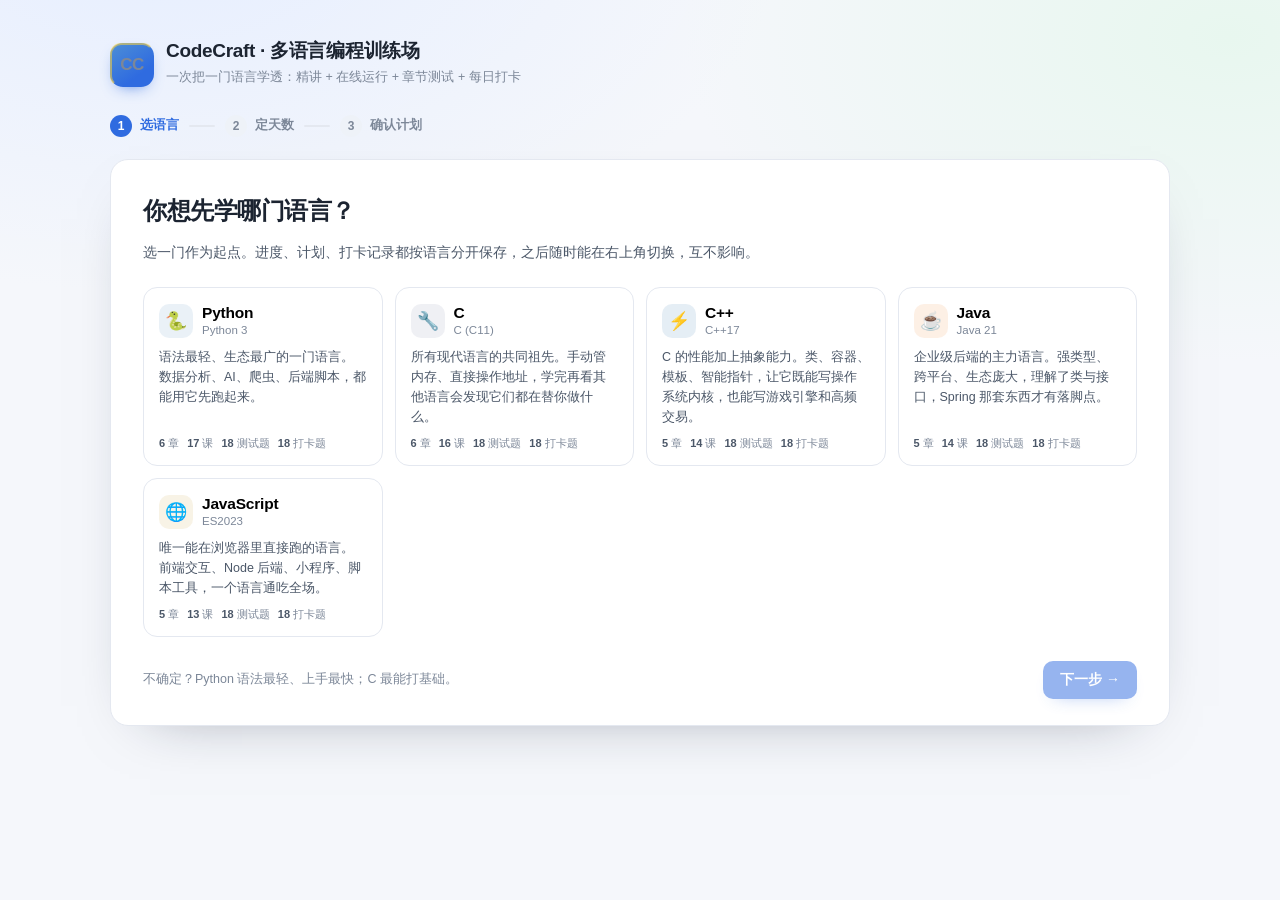
==== CodeCraft.html @ e9f55c01 "CodeCraft 多语言编程训练场：单文件学习站（Python/C/C++/Java/JS）" ====
<!DOCTYPE html>
<html lang="zh-CN">
<head>
<meta charset="utf-8">
<meta name="viewport" content="width=device-width, initial-scale=1">
<title>CodeCraft · 多语言编程训练场</title>
<meta name="description" content="Python / C / C++ / Java / JavaScript 五门语言的中文训练场：分章节精讲、在线敲代码、智能批改、学习计划与每日打卡。">
<link rel="icon" href="data:image/svg+xml,<svg xmlns='http://www.w3.org/2000/svg' viewBox='0 0 100 100'><rect width='100' height='100' rx='22' fill='%232f6be0'/><text x='50' y='68' font-size='52' text-anchor='middle' fill='%23fff' font-family='sans-serif' font-weight='bold'>CC</text></svg>">
<style>
/* ==== assets/css/main.css ==== */
/* =========================================================
   PyCraft · 设计系统
   ========================================================= */
:root{
  --bg:#f5f7fb;
  --card:#ffffff;
  --line:#e4e8f0;
  --line-soft:#eef2f8;
  --txt:#1c2431;
  --txt-2:#4b5768;
  --mut:#7c8798;
  --acc:#2f6be0;
  --acc-soft:#eaf1fe;
  --acc-deep:#1d4ed8;
  --py-blue:#3776ab;
  --py-yellow:#ffd43b;
  --ok:#0f9d58;
  --ok-soft:#e8f7ef;
  --bad:#e04a4a;
  --bad-soft:#fdecec;
  --warn:#b7791f;
  --warn-soft:#fdf6e3;
  --radius:14px;
  --radius-sm:10px;
  --shadow:0 1px 2px rgba(20,30,50,.04), 0 8px 24px -16px rgba(20,30,50,.18);
  --shadow-lg:0 12px 40px -18px rgba(20,30,50,.28);
  --mono:"JetBrains Mono","Cascadia Mono",Consolas,"SF Mono",Menlo,monospace;
  --sans:-apple-system,BlinkMacSystemFont,"Segoe UI","PingFang SC","Microsoft YaHei","Hiragino Sans GB",sans-serif;
}
*{box-sizing:border-box}
html,body{margin:0;padding:0}
body{
  font-family:var(--sans);
  background:var(--bg);
  color:var(--txt);
  font-size:15px;
  line-height:1.75;
  -webkit-font-smoothing:antialiased;
}
a{color:var(--acc);text-decoration:none}
a:hover{text-decoration:none}
button{font-family:inherit}
::selection{background:#cfe0ff}

/* ---------- 滚动条 ---------- */
::-webkit-scrollbar{width:10px;height:10px}
::-webkit-scrollbar-thumb{background:#cfd7e4;border-radius:8px;border:3px solid var(--bg)}
::-webkit-scrollbar-thumb:hover{background:#b6c1d2}
::-webkit-scrollbar-track{background:transparent}

/* =========================================================
   顶栏
   ========================================================= */
.topbar{
  position:fixed;top:0;left:0;right:0;height:62px;z-index:60;
  display:flex;align-items:center;gap:14px;
  padding:0 22px;
  background:rgba(255,255,255,.86);
  backdrop-filter:saturate(180%) blur(14px);
  border-bottom:1px solid var(--line);
}
.brand{display:flex;align-items:center;gap:10px;color:var(--txt)}
.brand-mark{
  width:36px;height:36px;border-radius:11px;flex:none;
  background:linear-gradient(145deg,#4d8fd6,#2f6be0 70%);
  color:#fff;font-weight:800;font-size:15px;letter-spacing:-.5px;
  display:grid;place-items:center;
  box-shadow:0 6px 16px -8px rgba(47,107,224,.9);
  position:relative;
}
.brand-mark::after{
  content:"";position:absolute;inset:0;border-radius:11px;
  border:2px solid rgba(255,212,59,.55);border-right-color:transparent;border-bottom-color:transparent;
}
.brand-text{display:flex;flex-direction:column;line-height:1.15}
.brand-text strong{font-size:16px;letter-spacing:-.2px}
.brand-text em{font-style:normal;font-size:11px;color:var(--mut);letter-spacing:.4px}
.topbar-spacer{flex:1}
.top-actions{display:flex;align-items:center;gap:10px}

.level-switch{display:flex;background:#eef2f8;border-radius:10px;padding:3px;gap:2px}
.level-switch button{
  border:0;background:transparent;color:var(--txt-2);
  font-size:12.5px;padding:5px 11px;border-radius:8px;cursor:pointer;
  transition:.18s;font-weight:600;
}
.level-switch button:hover{color:var(--acc)}
.level-switch button.on{background:#fff;color:var(--acc);box-shadow:0 1px 4px rgba(20,30,50,.1)}

.streak-pill{
  display:flex;align-items:center;gap:4px;
  background:#fff6e5;border:1px solid #f6dfb3;color:#a9621a;
  padding:5px 12px;border-radius:999px;font-size:13px;
}
.streak-pill b{font-size:14px}
.streak-pill span{font-size:12px;opacity:.8}
.streak-pill .flame{filter:saturate(1.2)}

.btn{
  display:inline-flex;align-items:center;justify-content:center;gap:6px;
  border:1px solid transparent;border-radius:10px;cursor:pointer;
  font-size:14px;font-weight:600;padding:9px 16px;transition:.18s;white-space:nowrap;
  text-decoration:none;
}
.btn-sm{padding:7px 13px;font-size:13px;border-radius:9px}
.btn-primary{background:var(--acc);color:#fff;box-shadow:0 8px 18px -12px rgba(47,107,224,.9)}
.btn-primary:hover{background:var(--acc-deep)}
.btn-ghost{background:#fff;border-color:var(--line);color:var(--txt-2)}
.btn-ghost:hover{border-color:#c9d5ea;color:var(--acc);background:#fbfdff}
.btn-ok{background:var(--ok);color:#fff}
.btn-ok:hover{filter:brightness(.95)}
.btn-soft{background:var(--acc-soft);color:var(--acc)}
.btn-soft:hover{background:#dfe9fd}
.btn[disabled]{opacity:.5;cursor:not-allowed}
.icon-btn{
  display:none;border:1px solid var(--line);background:#fff;border-radius:9px;
  width:36px;height:34px;font-size:16px;cursor:pointer;color:var(--txt-2)
}

/* =========================================================
   布局
   ========================================================= */
.shell{display:flex;padding-top:62px;min-height:100vh}
.sidebar{
  width:296px;flex:none;position:fixed;top:62px;bottom:0;left:0;
  border-right:1px solid var(--line);
  background:#fbfcfe;
  display:flex;flex-direction:column;z-index:50;
  transition:transform .24s ease;
}
#sidebar-nav{flex:1;overflow-y:auto;padding:14px 12px 8px}
.view{
  margin-left:296px;flex:1;min-width:0;
  padding:34px 44px 90px;
  max-width:calc(100% - 296px);
}
.content{max-width:860px;margin:0 auto}
.content-wide{max-width:1080px;margin:0 auto}
.loading{padding:60px;text-align:center;color:var(--mut)}

/* ---------- 侧边栏导航 ---------- */
.nav-group-title{
  font-size:11px;font-weight:700;letter-spacing:1.2px;color:#9aa5b6;
  padding:14px 12px 6px;text-transform:uppercase;
}
.nav-link{
  display:flex;align-items:center;gap:9px;
  padding:8px 11px;border-radius:9px;color:var(--txt-2);font-size:13.5px;
  cursor:pointer;transition:.15s;margin-bottom:1px;font-weight:500;
}
.nav-link:hover{background:#eef3fb;color:var(--acc)}
.nav-link.active{background:var(--acc-soft);color:var(--acc-deep);font-weight:700}
.nav-link .ico{width:18px;text-align:center;font-size:14px;flex:none;opacity:.9}
.nav-chapters{padding-bottom:6px}
.ch-wrap{border-radius:10px;margin-bottom:2px}
.ch-head{
  display:flex;align-items:center;gap:8px;padding:7px 10px;border-radius:9px;
  cursor:pointer;font-size:13.5px;color:var(--txt);transition:.15s;
}
.ch-head:hover{background:#eef3fb}
.ch-head.on{background:#eef3fb}
.ch-num{
  width:22px;height:22px;flex:none;border-radius:7px;background:#eef2f8;color:#66748a;
  font-size:11px;font-weight:800;display:grid;place-items:center;
}
.ch-head.done .ch-num{background:var(--ok-soft);color:var(--ok)}
.ch-head.on .ch-num{background:var(--acc);color:#fff}
.ch-name{flex:1;overflow:hidden;text-overflow:ellipsis;white-space:nowrap;font-weight:500}
.ch-pct{font-size:10.5px;color:var(--mut);font-variant-numeric:tabular-nums}
.ch-rest{display:none;padding:2px 0 8px 10px}
.ch-rest.show{display:block}
.ch-lesson{
  display:flex;align-items:center;gap:7px;padding:5px 10px;border-radius:7px;
  font-size:12.5px;color:var(--txt-2);cursor:pointer;
}
.ch-lesson:hover{background:#fff;color:var(--acc)}
.ch-lesson.active{background:#fff;color:var(--acc);font-weight:600;box-shadow:inset 0 0 0 1px var(--line)}
.ch-lesson .tick{
  width:14px;height:14px;flex:none;border-radius:50%;border:1.5px solid #cbd4e2;
  font-size:9px;display:grid;place-items:center;color:transparent;
}
.ch-lesson.read .tick{border-color:var(--ok);background:var(--ok);color:#fff}

.sidebar-foot{padding:12px;border-top:1px solid var(--line);background:#fff}
.mini-progress{}
.mp-head{display:flex;justify-content:space-between;font-size:12px;color:var(--txt-2);margin-bottom:6px}
.mp-head b{color:var(--acc)}
.bar{height:7px;border-radius:99px;background:#eaeff7;overflow:hidden}
.bar i{display:block;height:100%;border-radius:99px;background:linear-gradient(90deg,#5b95e8,#2f6be0);transition:width .5s}
.mp-sub{font-size:11px;color:var(--mut);margin-top:6px}

/* =========================================================
   通用排版
   ========================================================= */
.page-head{margin-bottom:26px}
.crumb{font-size:12.5px;color:var(--mut);margin-bottom:10px;display:flex;gap:6px;align-items:center;flex-wrap:wrap}
.crumb a{color:var(--mut)}
.crumb a:hover{color:var(--acc)}
h1.page-title{font-size:29px;line-height:1.3;margin:0 0 10px;letter-spacing:-.6px;font-weight:750}
h1.page-title .accent{color:var(--acc)}
.page-desc{color:var(--txt-2);font-size:14.5px;margin:0;max-width:680px}

.card{background:var(--card);border:1px solid var(--line);border-radius:var(--radius);box-shadow:var(--shadow)}
.card-pad{padding:22px 24px}
.section-title{
  font-size:17px;font-weight:700;margin:34px 0 14px;display:flex;align-items:center;gap:9px;
  letter-spacing:-.2px;
}
.section-title::before{content:"";width:4px;height:17px;border-radius:3px;background:var(--acc)}
.section-title small{font-weight:500;color:var(--mut);font-size:12.5px;letter-spacing:0}

.chips{display:flex;flex-wrap:wrap;gap:8px}
.chip{
  display:inline-flex;align-items:center;gap:5px;
  background:#fff;border:1px solid var(--line);border-radius:999px;
  padding:4px 11px;font-size:12px;color:var(--txt-2);cursor:pointer;transition:.15s;
}
.chip:hover{border-color:#bcd0f0;color:var(--acc)}
.chip.on{background:var(--acc);border-color:var(--acc);color:#fff}
.tag{
  display:inline-flex;align-items:center;gap:4px;font-size:11px;font-weight:700;
  padding:2px 8px;border-radius:6px;letter-spacing:.2px;
}
.tag-blue{background:#eaf1fe;color:#2257c4}
.tag-green{background:var(--ok-soft);color:#0b7a44}
.tag-yellow{background:#fff7e0;color:#95651a}
.tag-red{background:var(--bad-soft);color:#bd3535}
.tag-gray{background:#eef2f8;color:#63718a}
.tag-purple{background:#f1ecfe;color:#6538c9}

/* =========================================================
   代码块 & 编辑器
   ========================================================= */
.codebox{
  border:1px solid #e0e7f2;border-radius:12px;overflow:hidden;background:#fbfdff;
  margin:16px 0;position:relative;
}
.codebox-head{
  display:flex;align-items:center;gap:8px;padding:7px 12px;
  background:#f4f8fe;border-bottom:1px solid #e6edf8;
  font-size:11.5px;color:#5b708f;font-weight:600;letter-spacing:.3px;
}
.codebox-head .dots{display:flex;gap:4px;margin-right:2px}
.codebox-head .dots i{width:7px;height:7px;border-radius:50%;background:#dbe4f0;display:block}
.codebox-head .dots i:nth-child(1){background:#ffd0cd}
.codebox-head .dots i:nth-child(2){background:#ffe8bd}
.codebox-head .dots i:nth-child(3){background:#c9ecd6}
.codebox-head .sp{flex:1}
.codebox-head button{
  border:0;background:transparent;color:#5b708f;font-size:11.5px;cursor:pointer;
  padding:3px 8px;border-radius:6px;font-weight:700;display:inline-flex;gap:4px;align-items:center;
}
.codebox-head button:hover{background:#e6eefb;color:var(--acc)}
pre.code{
  margin:0;padding:14px 16px;overflow-x:auto;
  font-family:var(--mono);font-size:13px;line-height:1.72;color:#1f2937;
  tab-size:4;
}
pre.code .k{color:#a626a4;font-weight:600}     /* 关键字 */
pre.code .s{color:#2f8a4a}                      /* 字符串 */
pre.code .c{color:#93a1b5;font-style:italic}    /* 注释 */
pre.code .n{color:#b06000}                      /* 数字 */
pre.code .b{color:#2f6be0}                      /* 内置函数 */
pre.code .f{color:#1d5bbf}                      /* 自定义函数名 */
pre.code .o{color:#6b7686}                      /* 运算符 */
.outbox{
  border-top:1px dashed #dfe8f5;background:#f6faf7;padding:10px 16px;
  font-family:var(--mono);font-size:12.5px;color:#2b4a37;white-space:pre-wrap;
}
.outbox::before{content:"输出";font-size:10px;color:#7fa08c;display:block;letter-spacing:1px;margin-bottom:3px;font-family:var(--sans)}
.outbox.err{background:#fdf4f4;color:#a83232;border-top-color:#f5d6d6}
.outbox.err::before{content:"报错";color:#c58a8a}

/* 练习用编辑器 */
.editor{
  border:1.5px solid #dbe3ef;border-radius:12px;overflow:hidden;background:#fff;
  transition:.18s;margin:14px 0;
}
.editor:focus-within{border-color:#9dbcf3;box-shadow:0 0 0 4px rgba(47,107,224,.09)}
.editor-head{
  display:flex;align-items:center;gap:8px;padding:7px 12px;background:#f7fafd;
  border-bottom:1px solid #e8eef8;font-size:11.5px;color:#5b708f;font-weight:600;
}
.editor-head .sp{flex:1}
.editor-head .kbd{
  font-family:var(--mono);font-size:10.5px;background:#fff;border:1px solid #dde5f1;
  border-radius:5px;padding:1px 5px;color:#6b7d96;
}
.editor-body{display:flex}
.gutter{
  font-family:var(--mono);font-size:13px;line-height:1.72;color:#b9c4d4;
  padding:12px 8px 12px 12px;text-align:right;user-select:none;background:#fbfcfe;
  border-right:1px solid #eef2f8;min-width:38px;
}
.editor textarea{
  flex:1;border:0;outline:0;resize:vertical;min-height:150px;
  font-family:var(--mono);font-size:13px;line-height:1.72;color:#1f2937;
  padding:12px 14px;background:#fff;tab-size:4;white-space:pre;
}
.editor-foot{
  display:flex;align-items:center;gap:8px;padding:8px 12px;background:#fbfdff;
  border-top:1px solid #eef2f8;flex-wrap:wrap;
}
.editor-foot .sp{flex:1}
.editor-foot .hintline{font-size:11.5px;color:var(--mut)}

/* 运行结果面板 */
.runpanel{margin-top:12px;border-radius:12px;overflow:hidden;border:1px solid var(--line);animation:fadeUp .25s ease}
.runpanel .rp-head{
  display:flex;align-items:center;gap:8px;padding:8px 14px;font-size:12.5px;font-weight:700;
}
.runpanel.ok .rp-head{background:var(--ok-soft);color:#0b7a44}
.runpanel.bad .rp-head{background:var(--bad-soft);color:#bd3535}
.runpanel.warn .rp-head{background:var(--warn-soft);color:var(--warn)}
.rp-body{padding:12px 14px;background:#fff;font-size:13.5px;color:var(--txt-2)}
.rp-body pre{
  margin:8px 0 0;background:#f8fafd;border:1px solid #eef2f8;border-radius:8px;
  padding:10px 12px;font-family:var(--mono);font-size:12.5px;overflow-x:auto;color:#334155;
  white-space:pre-wrap;
}
.tests{display:flex;flex-direction:column;gap:6px;margin-top:8px}
.test-row{
  display:flex;align-items:flex-start;gap:9px;font-size:12.5px;
  background:#fafcff;border:1px solid #eef3fa;border-radius:8px;padding:7px 10px;
}
.test-row .mark{font-weight:800;flex:none}
.test-row.pass .mark{color:var(--ok)}
.test-row.fail .mark{color:var(--bad)}
.test-row code{
  font-family:var(--mono);font-size:12px;background:#eef3fa;border-radius:4px;padding:1px 5px;color:#3b4a5f;
}
.diag{margin-top:10px;display:flex;flex-direction:column;gap:8px}
.diag-item{
  border-radius:10px;padding:10px 13px;font-size:13px;line-height:1.7;
  background:#fbfdff;border:1px solid #e9eff8;
}
.diag-item.bad{background:#fef7f7;border-color:#f7dede}
.diag-item.good{background:#f6fdf9;border-color:#d9f0e3}
.diag-item.tip{background:#fffdf5;border-color:#f6ecc9}
.diag-item b{display:block;font-size:13px;margin-bottom:3px;color:var(--txt)}
.diag-item code{
  font-family:var(--mono);font-size:12px;background:#eef3fa;border-radius:4px;
  padding:1px 5px;color:#31518a;
}
.diag-item ul{margin:6px 0 0;padding-left:20px}
.diag-item li{margin:2px 0}

/* =========================================================
   课程正文
   ========================================================= */
.lesson-body{font-size:15px;color:var(--txt-2);line-height:1.85}
.lesson-body p{margin:0 0 14px}
.lesson-body h3{
  font-size:16.5px;color:var(--txt);margin:26px 0 10px;font-weight:700;letter-spacing:-.2px;
}
.lesson-body ul,.lesson-body ol{margin:0 0 14px;padding-left:22px}
.lesson-body li{margin:5px 0}
.lesson-body strong{color:var(--txt);font-weight:700}
.lesson-body code.inline{
  font-family:var(--mono);font-size:12.5px;background:#eef3fa;color:#31518a;
  border-radius:5px;padding:1.5px 6px;border:1px solid #e3eaf5;white-space:nowrap;
}
.callout{
  border-radius:12px;padding:13px 16px;margin:16px 0;font-size:14px;
  display:flex;gap:11px;align-items:flex-start;border:1px solid;
}
.callout .ci{font-size:16px;flex:none;line-height:1.5}
.callout p{margin:0 0 6px}
.callout p:last-child{margin:0}
.callout.note{background:#f2f7ff;border-color:#dce8fb;color:#2c4a75}
.callout.warn{background:#fffaf0;border-color:#f6e8c8;color:#7d5a1c}
.callout.tip{background:#f4fcf7;border-color:#d7f0e1;color:#1e6a44}
.callout.principle{background:#f8f6ff;border-color:#e7e1fb;color:#4a3a86}
.callout.principle b{color:#5b45a8}
.tbl{width:100%;border-collapse:collapse;margin:16px 0;font-size:13.5px;overflow:hidden;border-radius:10px}
.tbl th{
  background:#f4f8fe;text-align:left;padding:9px 13px;font-weight:700;color:#3c5478;
  border-bottom:1px solid var(--line);font-size:12.5px;
}
.tbl td{padding:9px 13px;border-bottom:1px solid var(--line-soft);color:var(--txt-2);vertical-align:top}
.tbl tr:last-child td{border-bottom:0}
.tbl code{font-family:var(--mono);font-size:12px;background:#eef3fa;border-radius:4px;padding:1px 5px}

.lesson-nav{display:flex;gap:12px;margin-top:38px;padding-top:22px;border-top:1px solid var(--line)}
.lesson-nav .btn{flex:1;justify-content:flex-start;padding:13px 16px;flex-direction:column;align-items:flex-start;gap:2px}
.lesson-nav .btn small{font-weight:500;font-size:11px;opacity:.75}
.lesson-nav .next{justify-content:flex-end;align-items:flex-end;text-align:right}

/* 知识点卡片 */
.point-grid{display:grid;grid-template-columns:1fr 1fr;gap:12px}
.point-card{
  background:#fff;border:1px solid var(--line);border-radius:12px;padding:14px 16px;
  cursor:pointer;transition:.18s;position:relative;
}
.point-card:hover{border-color:#b9d0f5;box-shadow:0 10px 24px -18px rgba(30,60,120,.4);transform:translateY(-1px)}
.point-card .pc-title{font-size:14px;font-weight:650;color:var(--txt);display:flex;align-items:center;gap:7px}
.point-card .pc-desc{font-size:12px;color:var(--mut);margin-top:4px;line-height:1.6}
.point-card .pc-foot{display:flex;gap:8px;margin-top:9px;align-items:center;font-size:11px;color:var(--mut)}
.point-card.read{border-color:#d7f0e3;background:#fbfefc}

/* =========================================================
   题目卡
   ========================================================= */
.qcard{
  background:#fff;border:1px solid var(--line);border-radius:var(--radius);
  padding:20px 22px;margin-bottom:16px;box-shadow:var(--shadow);position:relative;
}
.qcard.solved{border-color:#cfeede;background:linear-gradient(#fff,#fbfefc)}
.q-head{display:flex;align-items:center;gap:8px;flex-wrap:wrap;margin-bottom:10px}
.q-idx{
  font-family:var(--mono);font-size:11px;color:#8d99ab;background:#f2f6fc;
  border-radius:6px;padding:2px 7px;font-weight:700;
}
.q-prompt{font-size:14.5px;color:var(--txt);line-height:1.8;margin:0 0 10px}
.q-prompt code{font-family:var(--mono);font-size:12.5px;background:#eef3fa;border-radius:5px;padding:1.5px 6px;color:#31518a}
.scene{
  background:#f7faff;border:1px solid #e4eefb;border-left:3px solid #7fa9e8;border-radius:9px;
  padding:10px 14px;font-size:13px;color:#3a5578;margin:0 0 12px;line-height:1.75;
}
.scene b{color:#2c4a75}
.opts{display:flex;flex-direction:column;gap:8px;margin:12px 0}
.opt{
  display:flex;gap:10px;align-items:flex-start;padding:10px 14px;border-radius:10px;
  border:1.5px solid #e6ecf6;cursor:pointer;transition:.15s;font-size:14px;color:var(--txt-2);
  background:#fff;
}
.opt:hover{border-color:#bcd3f4;background:#fbfdff}
.opt .k{
  width:20px;height:20px;flex:none;border-radius:50%;border:1.5px solid #cfd9e8;
  font-size:11px;font-weight:800;display:grid;place-items:center;color:#8493a8;margin-top:1px;
}
.opt.sel{border-color:var(--acc);background:#f5f9ff}
.opt.sel .k{background:var(--acc);border-color:var(--acc);color:#fff}
.opt.right{border-color:var(--ok);background:var(--ok-soft)}
.opt.right .k{background:var(--ok);border-color:var(--ok);color:#fff}
.opt.wrong{border-color:var(--bad);background:var(--bad-soft)}
.opt.wrong .k{background:var(--bad);border-color:var(--bad);color:#fff}
.opt code{font-family:var(--mono);font-size:12.5px;background:#eef3fa;border-radius:4px;padding:1px 5px;color:#31518a}
.q-actions{display:flex;gap:9px;align-items:center;margin-top:12px;flex-wrap:wrap}
.q-actions .sp{flex:1}
.q-expl{
  margin-top:12px;border-top:1px dashed var(--line);padding-top:12px;font-size:13.5px;
  color:var(--txt-2);line-height:1.8;animation:fadeUp .25s ease;
}
.q-expl b{color:var(--txt)}
.solution-toggle{
  margin-top:10px;font-size:12.5px;color:var(--acc);cursor:pointer;display:inline-flex;
  align-items:center;gap:4px;font-weight:600;user-select:none;
}

/* =========================================================
   首页 / 仪表盘
   ========================================================= */
.hero{
  background:linear-gradient(135deg,#2f6be0 0%,#3f7fe8 45%,#5b9af0 100%);
  border-radius:18px;padding:30px 34px;color:#fff;position:relative;overflow:hidden;
  box-shadow:0 20px 46px -26px rgba(47,107,224,.85);
}
.hero::after{
  content:"";position:absolute;right:-60px;top:-70px;width:260px;height:260px;border-radius:50%;
  background:radial-gradient(circle,rgba(255,212,59,.32),transparent 65%);
}
.hero::before{
  content:"</>";position:absolute;right:36px;bottom:-30px;font-size:130px;font-weight:800;
  color:rgba(255,255,255,.07);font-family:var(--mono);letter-spacing:-6px;
}
.hero h1{margin:0 0 8px;font-size:27px;letter-spacing:-.5px;font-weight:750}
.hero p{margin:0;color:rgba(255,255,255,.85);font-size:14px;max-width:560px}
.hero-stats{display:flex;gap:26px;margin-top:22px;position:relative;z-index:2;flex-wrap:wrap}
.hs b{display:block;font-size:24px;line-height:1.2;font-variant-numeric:tabular-nums}
.hs span{font-size:11.5px;color:rgba(255,255,255,.72);letter-spacing:.4px}

.dash-grid{display:grid;grid-template-columns:1.35fr 1fr;gap:16px;margin-top:18px}
.dash-card{background:#fff;border:1px solid var(--line);border-radius:var(--radius);padding:20px 22px;box-shadow:var(--shadow)}
.dash-card h4{margin:0 0 12px;font-size:14px;font-weight:700;display:flex;align-items:center;gap:7px}
.dash-card h4 .sp{flex:1}
.dash-card h4 a{font-size:12px;font-weight:600;color:var(--acc)}

/* 进度备份条 */
.databar{display:flex;align-items:center;gap:12px;flex-wrap:wrap;margin-top:16px;padding:14px 18px;border-radius:14px;background:#f6f8fc;border:1px solid #e6ebf4}
.databar .db-ico{font-size:17px;line-height:1}
.databar .db-main{flex:1 1 300px;font-size:12.5px;line-height:1.8;color:#5a6678}
.databar .db-main b{color:#1c2431}
.databar .db-main code{background:#e9eef8;padding:1px 5px;border-radius:4px;font-size:11.5px;color:var(--acc);font-family:inherit}
.databar .btn{flex:0 0 auto}

.today-list{display:flex;flex-direction:column;gap:9px}
.today-item{
  display:flex;align-items:center;gap:10px;padding:10px 12px;border-radius:10px;
  background:#fafcff;border:1px solid #eef3fa;font-size:13px;cursor:pointer;transition:.15s;
}
.today-item:hover{border-color:#c8dbf7;background:#f6faff}
.today-item .ti-ico{
  width:26px;height:26px;flex:none;border-radius:8px;background:var(--acc-soft);color:var(--acc);
  display:grid;place-items:center;font-size:13px;
}
.today-item .ti-main{flex:1;min-width:0}
.today-item .ti-main b{display:block;font-size:13px;font-weight:650;color:var(--txt);overflow:hidden;text-overflow:ellipsis;white-space:nowrap}
.today-item .ti-main span{font-size:11.5px;color:var(--mut)}

.heatmap{display:grid;grid-auto-flow:column;grid-auto-columns:13px;grid-template-rows:repeat(7,13px);gap:4px;justify-content:start;overflow-x:auto;padding:4px 0}
.hm-cell{width:13px;height:13px;border-radius:3.5px;background:#eef2f8;transition:.15s;cursor:pointer}
.hm-cell:hover{outline:2px solid #c2d6f5}
.hm-cell.l1{background:#cfe4c4}
.hm-cell.l2{background:#8ecf88}
.hm-cell.l3{background:#43a047}
.hm-cell.l4{background:#1b7a35}
.hm-cell.today{box-shadow:0 0 0 2px #2f6be0}
.hm-legend{display:flex;align-items:center;gap:5px;font-size:10.5px;color:var(--mut);margin-top:8px;justify-content:flex-end}

/* =========================================================
   每日一练
   ========================================================= */
.daily-head{
  background:#fff;border:1px solid var(--line);border-radius:16px;padding:22px 26px;
  box-shadow:var(--shadow);margin-bottom:20px;
}
.dh-top{display:flex;align-items:flex-start;gap:16px;flex-wrap:wrap}
.dh-date{font-size:12px;color:var(--mut);letter-spacing:.6px;font-weight:600}
.dh-title{font-size:23px;font-weight:750;margin:3px 0 6px;letter-spacing:-.5px}
.dh-sub{font-size:13px;color:var(--mut);margin:0}
.dh-right{margin-left:auto;text-align:right}
.ring{position:relative;width:72px;height:72px}
.ring svg{transform:rotate(-90deg)}
.ring .rv{position:absolute;inset:0;display:grid;place-items:center;font-size:15px;font-weight:800;color:var(--acc)}
.dh-bars{display:flex;gap:6px;margin-top:16px;flex-wrap:wrap}
.dhb{display:flex;align-items:center;gap:6px;font-size:11.5px;color:var(--txt-2);background:#f7fafd;border:1px solid #edf2fa;border-radius:7px;padding:4px 9px}
.dhb i{width:6px;height:6px;border-radius:50%;background:#cfd9e8;display:block}
.dhb.done i{background:var(--ok)}
.dhb.done{color:var(--ok);border-color:#d8f0e3;background:#f6fdf9}

.checkin-bar{
  display:flex;align-items:center;gap:14px;padding:16px 20px;border-radius:14px;
  background:#fff;border:1px dashed #d6e2f2;margin-top:18px;flex-wrap:wrap;
}
.checkin-bar .cbt{font-size:13px;color:var(--txt-2)}
.checkin-bar .cbt b{color:var(--txt)}
.checkin-bar .sp{flex:1}

/* =========================================================
   学习计划
   ========================================================= */
.plan-grid{display:flex;flex-direction:column;gap:10px}
.plan-row{
  display:flex;align-items:center;gap:14px;background:#fff;border:1px solid var(--line);
  border-radius:12px;padding:13px 16px;transition:.15s;
}
.plan-row:hover{border-color:#c8dbf7}
.plan-row.today{border-color:#9dbcf3;background:#f7faff;box-shadow:0 0 0 3px rgba(47,107,224,.07)}
.plan-row.done{background:#fbfefc;border-color:#d8f0e3}
.plan-day{
  width:52px;flex:none;text-align:center;border-right:1px solid var(--line-soft);padding-right:10px;
}
.plan-day b{display:block;font-size:16px;font-weight:800;color:var(--acc);line-height:1.2}
.plan-day span{font-size:10.5px;color:var(--mut)}
.plan-main{flex:1;min-width:0}
.plan-main b{font-size:13.5px;font-weight:650;color:var(--txt);display:block}
.plan-main span{font-size:11.5px;color:var(--mut)}
.plan-row .btn{flex:none}

/* =========================================================
   打卡日历页
   ========================================================= */
.stat-grid{display:grid;grid-template-columns:repeat(4,1fr);gap:12px;margin-bottom:18px}
.stat{background:#fff;border:1px solid var(--line);border-radius:auto;border-radius:12px;padding:16px 18px;box-shadow:var(--shadow)}
.stat b{display:block;font-size:24px;font-weight:800;color:var(--acc);line-height:1.3;font-variant-numeric:tabular-nums}
.stat span{font-size:11.5px;color:var(--mut)}
.cal-wrap{background:#fff;border:1px solid var(--line);border-radius:var(--radius);padding:22px;box-shadow:var(--shadow);overflow-x:auto}
.cal-month{display:grid;grid-template-columns:repeat(7,1fr);gap:6px;margin-bottom:14px}
.cal-cell{
  aspect-ratio:1;border-radius:9px;background:#f7f9fd;border:1px solid #eef2f8;
  display:flex;flex-direction:column;padding:5px 6px;font-size:11px;color:#a3aebf;
}
.cal-cell .d{font-weight:700}
.cal-cell.has{background:#eef7ee;border-color:#d5ecd8;color:#2c6b3d}
.cal-cell.full{background:#8ecf88;border-color:#7cc476;color:#fff}
.cal-cell.today{box-shadow:0 0 0 2px var(--acc)}
.cal-cell .n{margin-top:auto;font-size:9.5px;opacity:.85}

/* =========================================================
   实验室 / 通用工具
   ========================================================= */
.lab-grid{display:grid;grid-template-columns:1fr;gap:14px}
.snip-list{display:flex;gap:7px;flex-wrap:wrap;margin-bottom:12px}
.empty{
  text-align:center;padding:50px 20px;color:var(--mut);font-size:13.5px;
}
.empty .big{font-size:34px;display:block;margin-bottom:10px;opacity:.55}

#toast-wrap{position:fixed;bottom:26px;left:50%;transform:translateX(-50%);z-index:9999;display:flex;flex-direction:column;gap:8px;align-items:center}
.toast{
  background:#1f2937;color:#fff;padding:10px 18px;border-radius:10px;font-size:13px;
  box-shadow:var(--shadow-lg);animation:toastIn .28s cubic-bezier(.2,.9,.3,1.2);
  display:flex;align-items:center;gap:8px;
}
.toast.ok{background:#0f8a4d}
.toast.bad{background:#c93a3a}
@keyframes toastIn{from{opacity:0;transform:translateY(14px) scale(.96)}to{opacity:1;transform:none}}
@keyframes fadeUp{from{opacity:0;transform:translateY(6px)}to{opacity:1;transform:none}}

.modal-mask{
  position:fixed;inset:0;background:rgba(18,26,40,.42);z-index:900;
  display:grid;place-items:center;padding:24px;animation:fadeUp .2s;
}
.modal{
  background:#fff;border-radius:16px;max-width:620px;width:100%;max-height:86vh;overflow:auto;
  box-shadow:0 30px 80px -30px rgba(15,25,45,.5);padding:26px 28px;
}
.modal h3{margin:0 0 8px;font-size:18px}
.modal .m-sub{color:var(--mut);font-size:13px;margin:0 0 16px}
.modal-actions{display:flex;gap:10px;justify-content:flex-end;margin-top:20px}

.py-boot{
  position:fixed;right:18px;bottom:18px;z-index:400;
  background:#fff;border:1px solid var(--line);border-radius:999px;
  padding:7px 14px;font-size:11.5px;color:var(--txt-2);box-shadow:var(--shadow);
  display:flex;align-items:center;gap:7px;transition:.3s;
}
.py-boot .dot{width:7px;height:7px;border-radius:50%;background:#f0b429;animation:pulse 1.4s infinite}
.py-boot.ready .dot{background:var(--ok);animation:none}
.py-boot.fail .dot{background:var(--bad);animation:none}
.py-boot.hide{opacity:0;transform:translateY(10px);pointer-events:none}
@keyframes pulse{0%,100%{opacity:.4}50%{opacity:1}}

.only-mobile{display:none}

/* =========================================================
   响应式
   ========================================================= */
@media(max-width:1180px){
  .dash-grid{grid-template-columns:1fr}
  .stat-grid{grid-template-columns:repeat(2,1fr)}
}
@media(max-width:960px){
  .only-mobile{display:inline-flex}
  .sidebar{transform:translateX(-100%);box-shadow:var(--shadow-lg);width:280px}
  .sidebar.open{transform:none}
  .view{margin-left:0;max-width:100%;padding:22px 18px 80px}
  .brand-text em{display:none}
  .point-grid{grid-template-columns:1fr}
  .hero{padding:24px 22px}
  .hero h1{font-size:22px}
  .level-switch button{padding:5px 8px;font-size:11.5px}
  .topbar{padding:0 12px;gap:8px}
  h1.page-title{font-size:23px}
}
@media(max-width:860px){
  /* 顶栏放不下三样东西：难度切换收进「设置」，每日一练在侧栏和首页都有入口 */
  #level-switch{display:none}
  .top-actions{gap:6px}
  .lang-pill{padding:5px 9px 5px 7px;font-size:12.5px}
  #btn-today{display:none}
}
@media(max-width:560px){
  .top-actions .streak-pill span{display:none}
  .stat-grid{grid-template-columns:1fr 1fr}
  .qcard{padding:16px}
  .lesson-nav{flex-direction:column}
}

/* =========================================================
   CodeCraft 扩展 · 多语言 / 首次引导 / 学习计划
   ========================================================= */

/* ---------- 顶部语言切换 ---------- */
.lang-pill{
  display:inline-flex;align-items:center;gap:6px;
  background:#fff;border:1px solid var(--line);border-radius:999px;
  padding:5px 12px 5px 8px;font-size:13px;font-weight:600;color:var(--txt-2);
  cursor:pointer;transition:.18s;
}
.lang-pill:hover{border-color:#c9d5ea;color:var(--acc)}
.lang-pill .lg-ico{font-size:15px;line-height:1}
.lang-pill .lg-caret{font-size:10px;color:var(--mut)}

/* ---------- 首次引导 ---------- */
.ob-wrap{
  position:fixed;inset:0;z-index:200;overflow:auto;
  background:
    radial-gradient(900px 520px at 12% -8%, #e6eeff 0%, rgba(230,238,255,0) 70%),
    radial-gradient(800px 480px at 96% 4%, #e8f7ef 0%, rgba(232,247,239,0) 68%),
    var(--bg);
  padding:40px 22px 56px;
}
.ob-inner{max-width:1060px;margin:0 auto}
.ob-brand{display:flex;align-items:center;gap:12px;margin-bottom:26px}
.ob-brand .brand-mark{width:44px;height:44px;border-radius:13px;font-size:17px}
.ob-brand strong{font-size:19px;letter-spacing:-.3px;display:block;line-height:1.2}
.ob-brand span{font-size:12.5px;color:var(--mut)}
.ob-steps{display:flex;align-items:center;gap:10px;margin-bottom:22px;flex-wrap:wrap}
.ob-step{display:flex;align-items:center;gap:8px;font-size:12.5px;color:var(--mut);font-weight:600}
.ob-step i{
  width:22px;height:22px;border-radius:50%;background:#eef2f8;color:var(--mut);
  display:grid;place-items:center;font-style:normal;font-size:12px;flex:none;
}
.ob-step.on{color:var(--acc)}
.ob-step.on i{background:var(--acc);color:#fff}
.ob-step.done i{background:var(--ok);color:#fff}
.ob-step.done{color:var(--ok)}
.ob-sep{width:26px;height:2px;background:var(--line);border-radius:2px}
.ob-card{
  background:var(--card);border:1px solid var(--line);border-radius:18px;
  padding:30px 32px 26px;box-shadow:0 20px 60px -40px rgba(20,30,50,.5);
}
.ob-title{font-size:24px;font-weight:800;letter-spacing:-.5px;margin:0 0 8px}
.ob-desc{color:var(--txt-2);font-size:14px;margin:0 0 22px;max-width:680px}

.lang-grid{display:grid;grid-template-columns:repeat(auto-fill,minmax(196px,1fr));gap:12px}
.lang-card{
  position:relative;text-align:left;background:#fff;border:1.5px solid var(--line);
  border-radius:14px;padding:16px 15px 14px;cursor:pointer;transition:.18s;
  display:flex;flex-direction:column;gap:9px;font-family:inherit;
}
.lang-card:hover{border-color:#b9cdf0;transform:translateY(-2px);box-shadow:0 12px 26px -20px rgba(47,107,224,.8)}
.lang-card.on{border-color:var(--acc);background:#f7faff;box-shadow:0 0 0 3px rgba(47,107,224,.1)}
.lang-card .lc-top{display:flex;align-items:center;gap:9px}
.lang-card .lc-ico{width:34px;height:34px;border-radius:10px;display:grid;place-items:center;font-size:18px;flex:none}
.lang-card .lc-name{font-size:15.5px;font-weight:800;letter-spacing:-.2px;line-height:1.2}
.lang-card .lc-sub{font-size:11.5px;color:var(--mut);font-weight:500}
.lang-card .lc-desc{font-size:12.5px;color:var(--txt-2);line-height:1.6;flex:1}
.lang-card .lc-meta{display:flex;gap:8px;font-size:11px;color:var(--mut);flex-wrap:wrap}
.lang-card .lc-meta b{color:var(--txt-2);font-weight:700}
.lang-card .lc-tick{
  position:absolute;top:12px;right:12px;width:18px;height:18px;border-radius:50%;
  background:var(--acc);color:#fff;font-size:11px;display:none;place-items:center;
}
.lang-card.on .lc-tick{display:grid}

.day-grid{display:grid;grid-template-columns:repeat(auto-fill,minmax(150px,1fr));gap:10px}
.day-card{
  background:#fff;border:1.5px solid var(--line);border-radius:13px;padding:14px;
  cursor:pointer;transition:.18s;text-align:left;font-family:inherit;position:relative;
}
.day-card:hover{border-color:#b9cdf0;transform:translateY(-2px)}
.day-card.on{border-color:var(--acc);background:#f7faff;box-shadow:0 0 0 3px rgba(47,107,224,.1)}
.day-card b{font-size:20px;letter-spacing:-.5px;display:block;line-height:1.1;color:var(--txt)}
.day-card span{font-size:11.5px;color:var(--mut);display:block;margin-top:2px}
.day-card em{font-style:normal;font-size:11.5px;color:var(--txt-2);display:block;margin-top:8px;line-height:1.5}
.day-card .dc-tag{position:absolute;top:10px;right:10px;font-size:10px;color:var(--acc);font-weight:700}

.ob-summary{
  display:flex;gap:18px;flex-wrap:wrap;background:#f7faff;border:1px solid #dbe7fb;
  border-radius:13px;padding:16px 18px;margin:4px 0 20px;
}
.ob-summary div{font-size:12.5px;color:var(--txt-2)}
.ob-summary b{display:block;font-size:19px;color:var(--txt);letter-spacing:-.3px;margin-bottom:2px}
.ob-actions{display:flex;gap:10px;justify-content:flex-end;margin-top:24px;align-items:center}
.ob-hint{margin-right:auto;font-size:12.5px;color:var(--mut)}

/* ---------- 计划时间轴 ---------- */
.plan-toolbar{display:flex;gap:10px;align-items:center;flex-wrap:wrap;margin-bottom:16px}
.day-line{display:grid;grid-template-columns:54px 1fr;gap:12px;padding:10px 0;border-bottom:1px dashed var(--line-soft)}
.day-line:last-child{border-bottom:0}
.day-line .dl-n{
  width:44px;height:44px;border-radius:12px;background:#f3f6fb;display:grid;place-items:center;
  font-weight:800;font-size:15px;color:var(--txt-2);flex:none;
}
.day-line.today .dl-n{background:var(--acc);color:#fff}
.day-line.done .dl-n{background:var(--ok-soft);color:var(--ok)}
.day-line .dl-title{font-weight:700;font-size:14px;display:flex;align-items:center;gap:8px;flex-wrap:wrap}
.day-line .dl-desc{font-size:12.5px;color:var(--mut);margin-top:3px;line-height:1.6}
.day-line .dl-lessons{display:flex;gap:6px;flex-wrap:wrap;margin-top:7px}
.dl-lesson{
  font-size:11.5px;background:#f3f6fb;border-radius:7px;padding:3px 9px;color:var(--txt-2);
  cursor:pointer;border:1px solid transparent;transition:.15s;
}
.dl-lesson:hover{background:#eaf1fe;color:var(--acc);border-color:#d3e2fb}
.dl-lesson.ok{background:var(--ok-soft);color:var(--ok)}
.dl-badge{font-size:10.5px;font-weight:700;padding:2px 8px;border-radius:6px}
.dl-badge.learn{background:#eaf1fe;color:var(--acc)}
.dl-badge.review{background:var(--warn-soft);color:var(--warn)}
.dl-badge.sprint{background:#f3e9fd;color:#7c3aed}
.dl-badge.rest{background:#f1f4f9;color:var(--mut)}

/* ---------- 语言横幅 ---------- */
.lang-hero{
  border-radius:16px;padding:20px 22px;color:#fff;position:relative;overflow:hidden;
  margin-bottom:18px;
}
.lang-hero::after{
  content:"";position:absolute;right:-40px;top:-50px;width:200px;height:200px;
  background:rgba(255,255,255,.14);border-radius:50%;
}
.lang-hero h2{margin:0 0 6px;font-size:21px;letter-spacing:-.4px;display:flex;align-items:center;gap:9px}
.lang-hero p{margin:0;font-size:13px;opacity:.92;max-width:640px;line-height:1.7}
.lang-hero .lh-stats{display:flex;gap:20px;margin-top:14px;flex-wrap:wrap}
.lang-hero .lh-stats div{font-size:11.5px;opacity:.88}
.lang-hero .lh-stats b{display:block;font-size:18px;letter-spacing:-.3px;opacity:1}

/* ---------- 实验室 ---------- */
.lab-col{display:grid;grid-template-columns:1fr;gap:12px}
.lab-stdin{
  width:100%;font-family:var(--mono);font-size:12.5px;border:1px solid var(--line);
  border-radius:9px;padding:9px 10px;min-height:64px;resize:vertical;background:#fcfdff;color:var(--txt);
}
.lab-stdin:focus{outline:none;border-color:#b9cdf0;background:#fff}

/* ---------- 其他 ---------- */
.kv{display:flex;gap:8px;align-items:center;font-size:12.5px;color:var(--txt-2)}
.setting-row{display:flex;align-items:center;gap:12px;padding:14px 0;border-bottom:1px solid var(--line-soft)}
.setting-row:last-child{border-bottom:0}
.setting-row .sr-txt{flex:1}
.setting-row .sr-txt b{display:block;font-size:13.5px;margin-bottom:2px}
.setting-row .sr-txt span{font-size:12px;color:var(--mut);line-height:1.6}
.danger{color:var(--bad)}
.sel-mini{
  font-family:inherit;font-size:12.5px;padding:6px 10px;border-radius:9px;
  border:1px solid var(--line);background:#fff;color:var(--txt);
}
.tag-lang{display:inline-flex;align-items:center;gap:4px;font-size:10.5px;font-weight:700;padding:2px 7px;border-radius:6px;background:#eef2f8;color:var(--txt-2)}
.q-src{font-size:10px;color:var(--mut);border:1px solid var(--line);padding:1px 6px;border-radius:5px}
@media (max-width:720px){
  .ob-card{padding:20px 16px 18px}
  .ob-title{font-size:20px}
  .ob-wrap{padding:20px 12px 40px}
}

/* ---------- 自定义天数 ---------- */
.ob-custom{
  display:flex;align-items:center;gap:8px;flex-wrap:wrap;
  margin-top:14px;padding:11px 14px;border:1px dashed var(--line);
  border-radius:11px;background:#fbfcff;font-size:12.5px;color:var(--txt-2);
}
.ob-custom input{
  width:78px;font-family:inherit;font-size:13px;font-weight:700;color:var(--txt);
  padding:5px 8px;border:1px solid var(--line);border-radius:8px;background:#fff;text-align:center;
}
.ob-custom input.on{border-color:var(--acc);box-shadow:0 0 0 3px rgba(47,107,224,.1)}
.ob-custom input:focus{outline:none;border-color:#b9cdf0}
.ob-custom .btn-sm{padding:5px 11px;font-size:12px}

</style>
</head>
<body>

<header class="topbar">
  <button class="icon-btn only-mobile" id="btn-menu" aria-label="打开目录">☰</button>
  <a class="brand" href="#/home">
    <span class="brand-mark">CC</span>
    <span class="brand-text">
      <strong>CodeCraft</strong>
      <em id="brand-sub">多语言编程训练场</em>
    </span>
  </a>

  <div class="topbar-spacer"></div>

  <div class="top-actions">
    <button class="lang-pill" id="lang-pill" title="切换学习语言">
      <span class="lg-ico" id="lang-ico">🐍</span>
      <span id="lang-name">Python</span>
      <span class="lg-caret">▾</span>
    </button>
    <div class="level-switch" id="level-switch" title="难度决定每天出多少题">
      <button data-level="easy">轻松</button>
      <button data-level="normal">标准</button>
      <button data-level="hard">挑战</button>
    </div>
    <a class="streak-pill" id="streak-pill" href="#/calendar" title="连续打卡天数">
      <span class="flame">🔥</span><b id="streak-num">0</b><span>天</span>
    </a>
    <a class="btn btn-primary btn-sm" id="btn-today" href="#/daily">今日一练</a>
    <button class="icon-btn" id="btn-settings" title="设置与备份">⚙</button>
  </div>
</header>

<div class="shell">
  <aside class="sidebar" id="sidebar">
    <nav id="sidebar-nav"></nav>
    <div class="sidebar-foot">
      <div class="mini-progress">
        <div class="mp-head"><span>总进度</span><b id="mp-text">0%</b></div>
        <div class="bar"><i id="mp-bar" style="width:0%"></i></div>
        <div class="mp-sub" id="mp-sub">已完成 0 / 0 个知识点</div>
      </div>
    </div>
  </aside>

  <main class="view" id="view">
    <div class="loading">正在加载课程…</div>
  </main>
</div>

<div id="toast-wrap" aria-live="polite"></div>
<div id="modal-root"></div>

<script>
/* ---- data/lang-python.js ---- */
/* ============================================================
   CodeCraft 数据 · Python
   ============================================================ */
window.LANGS = window.LANGS || {};

window.LANGS.python = {
  id: 'python', name: 'Python', en: 'Python 3', icon: '🐍', color: '#3776ab',
  blurb: '语法最轻、生态最广的一门语言。数据分析、AI、爬虫、后端脚本，都能用它先跑起来。',
  hello: 'print("Hello, Python!")',
  lab: [
    { name: 'Hello World', code: 'print("Hello, Python!")\nprint("今天开始学编程")' },
    { name: '读输入求和', code: 'a, b = map(int, input().split())\nprint("和 =", a + b)' },
    { name: '列表推导式', code: 'nums = [1, 2, 3, 4, 5, 6]\neven = [n * n for n in nums if n % 2 == 0]\nprint(even)' },
    { name: '字典计数', code: 'words = "the cat the dog the bird".split()\ncount = {}\nfor w in words:\n    count[w] = count.get(w, 0) + 1\nprint(count)' }
  ],
  chapters: [
    {
      id: 'py1', num: 1, title: '从零开始：第一个 Python 程序', icon: '🚀',
      intro: '这一章解决三件事：程序到底是什么、Python 怎么把代码跑起来、变量和值之间是什么关系。别急着背语法，先把「程序是按顺序执行的指令」和「变量是贴在对象上的标签」这两个模型立住，后面会省很多力气。',
      goals: ['说清解释器做了什么', '用 print / f-string 输出结果', '用引用模型解释赋值', '认出语法错误、运行错误、逻辑错误'],
      lessons: [
        {
          id: 'py1l1', title: '程序、解释器与第一行代码', key: '解释执行 · print', time: 10,
          blocks: [
            { t: 'p', x: '计算机不会思考，它只会严格按顺序执行指令。**程序**就是这些指令的集合，**算法**是解决问题的步骤。写程序本质上是把脑子里的步骤翻译成机器能执行的语言。' },
            { t: 'h', x: 'Python 是怎么跑起来的' },
            { t: 'p', x: '你写的 `.py` 文件是纯文本。执行 `python main.py` 时，解释器做三件事：把源码编译成**字节码** → 交给 Python 虚拟机 → 逐条执行。所以 Python 是「先编译成字节码，再解释执行」的混合模式，这也是你会看到 `__pycache__` 文件夹的原因。' },
            { t: 'table', head: ['对比项', '编译型（C/C++）', '解释型（Python）'], rows: [
              ['翻译时机', '运行前一次性翻成机器码', '运行时逐条翻译字节码'],
              ['执行速度', '快', '较慢（每行都要现场处理）'],
              ['调试体验', '改一行要重新编译', '改完立刻跑'],
              ['跨平台', '换平台要重新编译', '有解释器就能跑']
            ] },
            { t: 'h', x: '第一个程序' },
            { t: 'code', x: '# 井号开头是注释，解释器会忽略这一行\nprint("Hello, Python!")\nprint(3 + 4)                 # 数字相加是算术\nprint("3" + "4")             # 字符串相加是拼接\nprint("总分", 95, "分")       # 一行打印多个值，用空格分隔', out: 'Hello, Python!\n7\n34\n总分 95 分' },
            { t: 'note', x: '`print` 是内置函数，括号里可以放任意多个值，默认用空格连接、结尾换行。想改分隔符用 `print(a, b, sep="-")`，想不换行用 `print(a, end="")`。' },
            { t: 'h', x: '三类错误，三种排查路径' },
            { t: 'table', head: ['类型', '什么时候发生', '典型现象', '谁来发现'], rows: [
              ['语法错误', '代码还没开始执行', '少了冒号、括号不配对、缩进不对', '解释器直接拒绝执行'],
              ['运行时错误', '执行到那一行才炸', '除以 0、索引越界、类型不匹配', '解释器中途崩溃'],
              ['逻辑错误', '程序能跑但结果不对', '该求和算成了平均', '只有你自己（靠测试）']
            ] },
            { t: 'code', x: '# 语法错误：括号没闭合（把下面这行的注释去掉试试）\n# print("hello"\n\n# 运行时错误：类型不匹配\n# print("我今年" + 18 + "岁")\n\n# 逻辑错误：能跑，但算错了\nprice, count = 100, 3\nprint("总价：", price + count, "（写错了，应该是 300）")', out: '总价： 103 （写错了，应该是 300）' },
            { t: 'warn', x: '**报错信息不是敌人，是路标。** 永远先看最后一行（错误类型 + 说明），再往上找 `line N` 定位行号。九成的报错看这两行就能自己解决。' },
            { t: 'principle', x: '**先写中文步骤，再翻译成代码。** 90% 的「不会写」其实是「没想清楚步骤」。把「输入什么、算什么、输出什么」用中文列出来，代码几乎是照着抄。' }
          ]
        },
        {
          id: 'py1l2', title: '变量、对象与赋值（引用模型）', key: '变量是标签', time: 12,
          blocks: [
            { t: 'p', x: '很多人把变量想成「盒子」，把值放进去。这个比喻在 Python 里会害你。更准确的说法是：**变量是贴在对象上的标签**，赋值是把标签贴到另一个对象上。' },
            { t: 'code', x: 'a = [1, 2, 3]\nb = a          # 不是复制，是给同一个列表贴了两张标签\nb.append(4)\nprint(a)       # a 也变了\n\nx = 1\ny = x\ny = y + 1      # y 指向了一个新的整数对象\nprint(x, y)    # x 还是 1', out: '[1, 2, 3, 4]\n1 2' },
            { t: 'p', x: '为什么列表会一起变、整数不会？因为**整数是不可变对象**，`y + 1` 只能造一个新对象；而**列表是可变对象**，`append` 是在原对象上修改，所有指向它的标签都会看到变化。' },
            { t: 'h', x: 'id() 与 is：看清是不是同一个对象' },
            { t: 'code', x: 'a = [1, 2, 3]\nb = a\nc = a.copy()\n\nprint(a is b)      # True：同一个对象\nprint(a is c)      # False：内容相同但是两个对象\nprint(a == c)      # True：内容相等\nprint(id(a) == id(b))', out: 'True\nFalse\nTrue\nTrue' },
            { t: 'table', head: ['比较方式', '问的问题', '用在哪'], rows: [
              ['a == b', '内容一样吗', '判断值相等，业务逻辑几乎都用它'],
              ['a is b', '是同一个对象吗', '只用来和 None 比较：`if x is None`'],
              ['id(a)', '对象的内存地址', '调试时确认有没有复制']
            ] },
            { t: 'h', x: '命名规范（写给人看的代码）' },
            { t: 'ul', x: [
              '用小写字母 + 下划线：`user_name`、`total_price`',
              '不要用关键字和内置名：`list`、`str`、`sum`、`type` 都是内置函数，覆盖了会出事',
              '常量全大写：`MAX_RETRY = 3`',
              '名字要能读出意思：`s` 不如 `score`，`d` 不如 `deadline`'
            ] },
            { t: 'warn', x: '**可变对象做默认参数是经典坑**：`def f(items=[])` 里的 `[]` 只创建一次，多次调用会共享同一个列表。正确写法是 `def f(items=None)` 再在函数体里 `items = items or []`。' },
            { t: 'tip', x: '背一个判断口诀：**改内容会互相影响的，是可变对象（list / dict / set）；改内容要造新对象的，是不可变对象（int / float / str / tuple）。**' }
          ]
        },
        {
          id: 'py1l3', title: '数字、字符串与输入输出', key: '类型转换 · f-string', time: 12,
          blocks: [
            { t: 'h', x: '数字：三种运算细节很容易踩' },
            { t: 'code', x: 'print(7 / 2)     # 真除法，结果一定是 float\nprint(7 // 2)    # 整除，向下取整\nprint(-7 // 2)   # 注意：向下取整，不是向零\nprint(7 % 2)     # 取余\nprint(2 ** 10)   # 幂\nprint(0.1 + 0.2) # 浮点误差', out: '3.5\n3\n-4\n1\n1024\n0.30000000000000004' },
            { t: 'p', x: '`-7 // 2` 结果是 `-4` 而不是 `-3`，因为整除是**向下取整**（往负无穷方向），而 `int(-3.5)` 是**向零截断**得 `-3`。算分页、算分组时这个差别很致命。' },
            { t: 'h', x: '字符串：拼接与格式化' },
            { t: 'code', x: 'name, score = "小明", 92.567\n\n# 1) 逗号拼接（print 自动加空格）\nprint("姓名", name, "分数", score)\n\n# 2) f-string（推荐，最直观）\nprint(f"{name} 考了 {score:.1f} 分")     # .1f 保留一位小数\nprint(f"{score:>10.2f}|")                # 宽度 10，右对齐\nprint(f"{0.256:.1%}")                    # 百分比\n\n# 3) join：把列表拼成字符串\nprint("-".join(["a", "b", "c"]))', out: '姓名 小明 分数 92.567\n小明 考了 92.6 分\n     92.57|\n25.6%\na-b-c' },
            { t: 'note', x: '`+` 拼接字符串和数字会报 `TypeError`：`"年龄" + 18` 不行，必须 `"年龄" + str(18)` 或直接用 f-string。这是初学者最高频的报错之一。' },
            { t: 'h', x: 'input 与类型转换' },
            { t: 'code', x: '# input 的返回值永远是字符串\nage_text = "18"        # 相当于 input("请输入年龄：")\nage = int(age_text)    # 手动转成整数才能算\nprint("明年你", age + 1, "岁")\n\n# 常见写法：一行读入两个整数\n# a, b = map(int, input().split())\nprint(int("42"), float("3.14"), str(42), bool("0"))', out: '明年你 19 岁\n42 3.14 42 True' },
            { t: 'warn', x: '**`bool("0")` 是 True**，因为非空字符串都是真。只有空串 `""`、`0`、`0.0`、`[]`、`{}`、`None` 才是假。判断用户是否输入内容要写 `if s == "":`。' },
            { t: 'table', head: ['转换', '结果', '注意'], rows: [
              ['int("12")', '12', '带小数点的字符串会报错，要先用 float'],
              ['int(3.99)', '3', '向零截断，不是四舍五入'],
              ['round(3.99)', '4', '四舍五入，返回 int'],
              ['float("1e3")', '1000.0', '支持科学计数法'],
              ['str(3.0)', '"3.0"', '打印时不会自动去掉 .0']
            ] },
            { t: 'tip', x: '本站在线运行没有真实键盘输入，练习里的 `input()` 会读到空字符串。写练习题时用**变量赋值**代替输入，语法与真实环境完全一样。' }
          ]
        }
      ]
    },
    {
      id: 'py2', num: 2, title: '数据类型与容器', icon: '📦',
      intro: 'Python 的程序基本就是「拿数据 → 变形 → 输出」。这一章把 int / float / str / bool / None 的脾气摸清，再拿下四大容器：list、tuple、dict、set。它们的区别不是背出来的，是用出来的。',
      goals: ['准确判断一个字面量是什么类型', '熟练做字符串切分与格式化', '用列表和字典解决真实小问题', '知道什么时候该用 set 去重'],
      lessons: [
        {
          id: 'py2l1', title: '类型系统与转换陷阱', key: 'int/float/str/bool/None', time: 10,
          blocks: [
            { t: 'p', x: 'Python 是动态类型语言：变量没有类型，值才有类型。`type(x)` 看类型，`isinstance(x, int)` 做判断（后者更稳妥，因为它把 bool 当 int 的子类处理）。' },
            { t: 'table', head: ['类型', '字面量', '可变', '典型用途'], rows: [
              ['int', '42, -7, 0b1010', '否', '计数、索引、金额（分）'],
              ['float', '3.14, 1e-3', '否', '测量值、比例'],
              ['str', '"abc"', '否', '文本、路径、日志'],
              ['bool', 'True / False', '否', '条件、开关'],
              ['NoneType', 'None', '否', '表示"还没有值"']
            ] },
            { t: 'code', x: 'print(type(3), type(3.0), type("3"), type(True))\nprint(1 == True, 0 == False)      # True True：bool 是 int 的子类\nprint(isinstance(True, int))      # True\n\nx = None\nprint(x is None)                  # 判空用 is None，不要用 == None\nprint(len("中文"), len("abc"))     # 都是 3：len 数字符，不是字节', out: "<class 'int'> <class 'float'> <class 'str'> <class 'bool'>\nTrue True\nTrue\nTrue\n2 3" },
            { t: 'h', x: '四个转换坑' },
            { t: 'ul', x: [
              '`int("3.5")` 报错 → 要 `int(float("3.5"))`',
              '`int(-3.9)` 得 `-3`（向零截断），负数要小心',
              '浮点比较别用 `==`：`0.1 + 0.2 == 0.3` 是 False',
              '`str(1e20)` 会变成科学计数法，展示金额要格式化'
            ] },
            { t: 'code', x: 'print(abs(0.1 + 0.2 - 0.3) < 1e-9)   # 浮点比较的正确姿势\nprint(round(2.675, 2))            # 2.67，因为二进制存不下 2.675\nfrom decimal import Decimal\nprint(Decimal("0.1") + Decimal("0.2"))   # 需要精确就用 Decimal', out: 'True\n2.67\n0.3' },
            { t: 'warn', x: '涉及**金额**千万别用 float 累加。要么用 `Decimal`，要么统一换算成「分」用整数算，最后再除以 100 显示。' },
            { t: 'principle', x: '**None 表示"没有值"，不是 0 也不是空串。** 函数没写 `return` 时返回的就是 None。判断只有一种正确写法：`if x is None`。' }
          ]
        },
        {
          id: 'py2l2', title: '字符串：切片与常用方法', key: '切片 · split/join', time: 12,
          blocks: [
            { t: 'p', x: '字符串是**不可变序列**：所有「修改」方法其实都返回新字符串，原串不动。这一点决定了你必须写 `s = s.strip()`，而不是 `s.strip()`。' },
            { t: 'h', x: '索引与切片：左闭右开' },
            { t: 'code', x: 's = "CodeCraft"\nprint(s[0], s[-1])       # 正数从左，负数从右\nprint(s[0:4])            # Code  —— 含 0 不含 4\nprint(s[4:])             # Craft\nprint(s[:4])             # Code\nprint(s[::2])            # 步长 2\nprint(s[::-1])           # 反转\nprint(len(s), "Cra" in s)', out: 'C t\nCode\nCraft\nCode\nCdCat\ntfarCedoC\n9 True' },
            { t: 'h', x: '最常用的 10 个方法' },
            { t: 'table', head: ['方法', '作用', '例子'], rows: [
              ['strip()', '去两端空白', '"  hi ".strip() → "hi"'],
              ['split()', '按分隔符切分', '"a,b,c".split(",") → ["a","b","c"]'],
              ['join()', '把列表拼起来', '"-".join(["a","b"]) → "a-b"'],
              ['replace()', '替换子串', '"aXb".replace("X","-") → "a-b"'],
              ['find() / index()', '找位置，找不到时 find 返回 -1', '"abc".find("z") → -1'],
              ['startswith() / endswith()', '前后缀判断', '"a.py".endswith(".py") → True'],
              ['upper() / lower()', '大小写转换', '"Ab".lower() → "ab"'],
              ['count()', '出现次数', '"aaa".count("a") → 3'],
              ['isdigit() / isalpha()', '纯数字/纯字母判断', '"12".isdigit() → True'],
              ['zfill()', '左侧补零', '"7".zfill(3) → "007"']
            ] },
            { t: 'code', x: 'line = "  2026-11-11  score=92  "\nclean = line.strip()\nparts = clean.split()\nprint(parts)\n\ndate, kv = parts\nkey, val = kv.split("=")\nprint(date, key, val, int(val) + 8)\n\nprint("|".join(["a", "b", "c"]))\nprint("hello world".title())\nprint("A-B-C".replace("-", ""))', out: "['2026-11-11', 'score=92']\n2026-11-11 score 92 100\na|b|c\nHello World\nABC" },
            { t: 'note', x: '解析文本的三板斧：`strip()` 清空白 → `split()` 切字段 → `int()/float()` 转数值。日志、CSV、命令行参数，几乎都这么处理。' },
            { t: 'warn', x: '`split()` 和 `split(" ")` 不一样：不带参数会合并连续空白并去掉首尾空串，带空格参数会保留空字段。解析不定长空格分隔的数据时，用不带参数的版本。' }
          ]
        },
        {
          id: 'py2l3', title: '列表与元组：最常用的容器', key: 'list / tuple', time: 13,
          blocks: [
            { t: 'p', x: '列表是有序、可变、可重复的容器，几乎是 Python 里最常用的数据结构。元组是有序、**不可变**的版本，适合表达「一条记录」或作为字典的键。' },
            { t: 'code', x: 'nums = [3, 1, 4, 1, 5]\nnums.append(9)        # 尾部追加\nnums.insert(0, 0)     # 指定位置插入\nnums.remove(1)        # 删除第一个值为 1 的元素\nlast = nums.pop()     # 弹出末尾\nprint(nums, last)\n\nnums.sort()               # 原地排序，返回 None\nprint(nums)\nprint(sorted(nums, reverse=True))   # 返回新列表', out: '[0, 3, 4, 1, 5] 9\n[0, 1, 3, 4, 5]\n[5, 4, 3, 1, 0]' },
            { t: 'table', head: ['操作', '写法', '复杂度'], rows: [
              ['按下标取', 'lst[0] / lst[-1]', 'O(1)'],
              ['尾部追加', 'lst.append(x)', 'O(1)'],
              ['中间插入', 'lst.insert(i, x)', 'O(n)'],
              ['按值删除', 'lst.remove(x)', 'O(n)'],
              ['判断存在', 'x in lst', 'O(n)（列表）/ O(1)（集合）'],
              ['切片', 'lst[1:3]', 'O(k)']
            ] },
            { t: 'h', x: '浅拷贝的坑（重点）' },
            { t: 'code', x: 'a = [[1, 2], [3, 4]]\nb = a.copy()          # 只复制了外层\nb[0].append(99)\nprint(a)              # 内层还是同一个对象\n\nimport copy\nc = copy.deepcopy(a)  # 连内层一起复制\nc[0].append(7)\nprint(a, c)', out: '[[1, 2, 99], [3, 4]]\n[[1, 2, 99], [3, 4]] [[1, 2, 99, 7], [3, 4]]' },
            { t: 'p', x: '`list.copy()`、`a[:]`、`list(a)` 都是**浅拷贝**。嵌套列表要独立复制，只能用 `copy.deepcopy()`。这个坑在「二维表格」类数据上几乎必踩一次。' },
            { t: 'h', x: '列表推导式：一行完成筛选 + 变形' },
            { t: 'code', x: 'scores = [88, 42, 95, 67, 73]\npass_line = [s for s in scores if s >= 60]\ncurve = [min(100, s + 5) for s in scores]\npairs = [(i, s) for i, s in enumerate(scores) if s < 60]\n\nprint(pass_line)\nprint(curve)\nprint(pairs)\nprint(sum(scores) / len(scores))', out: '[88, 95, 67, 73]\n[93, 47, 100, 72, 78]\n[(1, 42)]\n73.0' },
            { t: 'note', x: '推导式写得太长就该拆开。超过两层的嵌套推导（`[[... for ...] for ...]`）可读性会崩溃，老老实实写 for 循环更专业。' },
            { t: 'code', x: 'point = (3, 5)          # 元组：不可变\nx, y = point            # 解包\nprint(x + y)\n\n# 常见用途：函数返回多个值\ndef min_max(nums):\n    return min(nums), max(nums)\n\nlo, hi = min_max([3, 1, 4])\nprint(lo, hi)', out: '8\n1 4' }
          ]
        },
        {
          id: 'py2l4', title: '字典与集合', key: 'dict / set', time: 13,
          blocks: [
            { t: 'p', x: '字典存的是一组「键 → 值」映射，查询是 O(1)。只要你要「按名字找东西」，就该用字典；只要你要「去重 / 判断存在」，就该用集合。' },
            { t: 'code', x: 'stu = {"name": "小明", "age": 19}\nstu["major"] = "人工智能"      # 新增\nstu["age"] = 20                # 覆盖\nprint(stu.get("score", 0))     # 取不到时给默认值，不报错\nprint("name" in stu)\ndel stu["major"]\nprint(stu)', out: '0\nTrue\n{\'name\': \'小明\', \'age\': 20}' },
            { t: 'table', head: ['需求', '写法', '不要这样做'], rows: [
              ['取可能不存在的键', 'd.get(k, 默认值)', 'd[k] 会抛 KeyError'],
              ['统计次数', 'd[k] = d.get(k, 0) + 1', '先 if k in d 再分支'],
              ['遍历键值', 'for k, v in d.items()', 'for k in d 再 d[k]'],
              ['安全设置默认', 'd.setdefault(k, []).append(x)', '手动判断两次'],
              ['合并字典', '{**a, **b} 或 a | b', '循环逐项赋值']
            ] },
            { t: 'code', x: 'text = "the cat and the dog and the bird"\ncount = {}\nfor w in text.split():\n    count[w] = count.get(w, 0) + 1\nprint(count)\n\n# 按次数排序\nrank = sorted(count.items(), key=lambda kv: -kv[1])\nprint(rank[:2])', out: "{'the': 3, 'cat': 1, 'and': 2, 'dog': 1, 'bird': 1}\n[('the', 3), ('and', 2)]" },
            { t: 'h', x: '集合：去重与集合运算' },
            { t: 'code', x: 'a = [1, 2, 2, 3, 3, 3]\nprint(set(a))\n\ns1, s2 = {1, 2, 3}, {3, 4}\nprint(s1 & s2)    # 交集\nprint(s1 | s2)    # 并集\nprint(s1 - s2)    # 差集\n\n# 判断存在，集合比列表快得多\nseen = set()\nfor x in [5, 5, 6]:\n    if x not in seen:\n        seen.add(x)\nprint(seen)', out: '{1, 2, 3}\n{3}\n{1, 2, 3, 4}\n{1, 2}\n{5, 6}' },
            { t: 'warn', x: '集合的元素必须**可哈希**（不可变）。列表不能放进 set，要放元组。同理，列表也不能当字典的键。' },
            { t: 'principle', x: '**选容器的顺序**：要顺序、要重复 → list；要按名字查 → dict；只要去重和存在性 → set；表达一条不可变的记录 → tuple。想清楚这一点，代码结构就顺了。' }
          ]
        }
      ]
    },
    {
      id: 'py3', num: 3, title: '流程控制：条件、循环与嵌套', icon: '🔀',
      intro: '程序之所以有用，是因为它能「根据情况做不同的事」并且「重复做很多次」。这一章把 if / for / while 写熟，重点练边界条件：什么时候开始、什么时候停、什么时候跳过。',
      goals: ['写出覆盖完整分支的 if 链', '用 for / range 精确控制次数', '用 while 处理"不知道要循环几次"的场景', '用 break / continue 控制循环走向'],
      lessons: [
        {
          id: 'py3l1', title: '条件判断与真值', key: 'if / elif / else', time: 11,
          blocks: [
            { t: 'p', x: '`if` 后面跟的是任意表达式，Python 会把它转成布尔值。所以 `if name:`、`if items:`、`if not err:` 都是合法且地道的写法。' },
            { t: 'code', x: 'score = 78\nif score >= 90:\n    level = "优秀"\nelif score >= 75:\n    level = "良好"\nelif score >= 60:\n    level = "及格"\nelse:\n    level = "不及格"\nprint(level)', out: '良好' },
            { t: 'p', x: '注意 `elif` 的顺序：条件从上往下判断，**第一个成立的分支执行完就跳出整条链**。如果把 `>= 60` 放在最前面，所有人都会变成「及格」。这是最典型的逻辑错误。' },
            { t: 'h', x: '哪些值是假的' },
            { t: 'table', head: ['假值', '说明'], rows: [
              ['False、None', '本身'],
              ['0、0.0、0j', '数值零'],
              ['""、\'\'', '空字符串'],
              ['[]、()、{}、set()', '空容器'],
              ['其它一切', '都是真，包括 "0"、[0]、"False"']
            ] },
            { t: 'code', x: 'print(bool("0"), bool([0]), bool(0), bool(""))\n\nage = 0\nif age:                      # 0 是假\n    print("有年龄")\nelse:\n    print("年龄未知（0 被当成没填）")', out: 'True True False False\n年龄未知（0 被当成没填）' },
            { t: 'warn', x: '用 `if age:` 判断「有没有填年龄」会漏掉 0。要区分「没填」和「填了 0」，应该判断 `if age is not None:`。' },
            { t: 'h', x: '组合条件与三元表达式' },
            { t: 'code', x: 'n = 15\nprint(n % 3 == 0 and n % 5 == 0)\nprint(n < 0 or n > 100)\nprint(not (n == 15))\n\n# 三元表达式：简单的 if-else 可以一行写完\nlabel = "偶数" if n % 2 == 0 else "奇数"\nprint(label)\n\n# 链式比较：Python 特有\nprint(0 <= n <= 100)', out: 'True\nFalse\nFalse\n奇数\nTrue' },
            { t: 'note', x: '`and` / `or` 有短路特性：`a and b` 里 a 为假就不再看 b。所以 `if user and user.name:` 是安全的，`if user.name and user:` 会炸。' }
          ]
        },
        {
          id: 'py3l2', title: 'for 循环与 range', key: 'for / range / enumerate', time: 12,
          blocks: [
            { t: 'p', x: 'Python 的 `for` 是「遍历可迭代对象」，不是 C 那种「计数器循环」。想要计数器就用 `range()`。' },
            { t: 'code', x: 'for i in range(5):        # 0 1 2 3 4\n    print(i, end=" ")\nprint()\n\nfor i in range(1, 6):     # 1..5\n    print(i, end=" ")\nprint()\n\nfor i in range(10, 0, -3):  # 起点 10，终点（不含），步长 -3\n    print(i, end=" ")\nprint()', out: '0 1 2 3 4 \n1 2 3 4 5 \n10 7 4 1 ' },
            { t: 'table', head: ['写法', '含义', '结果'], rows: [
              ['range(5)', '0 到 4', '长度 5'],
              ['range(2, 5)', '2 到 4', '长度 3'],
              ['range(0, 10, 2)', '0 2 4 6 8', '长度 5'],
              ['range(5, 0, -1)', '5 4 3 2 1', '倒着数'],
              ['range(0)', '空', '一次都不执行']
            ] },
            { t: 'h', x: '遍历容器时同时拿到下标' },
            { t: 'code', x: 'names = ["小明", "小红", "小刚"]\n\nfor i, n in enumerate(names, start=1):\n    print(i, n)\n\nfor name, score in zip(names, [88, 92, 75]):\n    print(name, score)', out: '1 小明\n2 小红\n3 小刚\n小明 88\n小红 92\n小刚 75' },
            { t: 'warn', x: '**不要在遍历列表时删除元素**，索引会错位导致漏删。要筛选用推导式生成新列表，或者倒着删、遍历副本 `for x in lst[:]`。' },
            { t: 'code', x: 'nums = [1, 2, 3, 4, 5, 6]\n\n# 错误做法（会漏删）：\n# for x in nums:\n#     if x % 2 == 0: nums.remove(x)\n\n# 正确做法：生成新列表\nodd = [x for x in nums if x % 2 == 1]\nprint(odd)', out: '[1, 3, 5]' },
            { t: 'tip', x: '需要「带下标 + 值」就用 `enumerate`，需要「两个列表并行」就用 `zip`。这两件事用 `for i in range(len(lst))` 硬写，是新手最明显的痕迹。' }
          ]
        },
        {
          id: 'py3l3', title: 'while、break 与嵌套循环', key: 'while / break / continue', time: 12,
          blocks: [
            { t: 'p', x: '`for` 适合「次数已知」，`while` 适合「条件满足就一直做」。用 while 的三件套必须齐全：**初值、判断条件、让条件趋近结束的更新**。缺一个就是死循环。' },
            { t: 'code', x: '# 猜数字（固定答案，方便在线运行）\ntarget, guess, tries = 42, 0, 0\nwhile guess != target:\n    tries += 1\n    guess = tries * 14          # 模拟每次逼近\nprint("猜了", tries, "次，猜中", guess)', out: '猜了 3 次，猜中 42' },
            { t: 'h', x: 'break / continue / else' },
            { t: 'code', x: 'for n in range(2, 20):\n    if n % 2 == 0:\n        continue        # 跳过本轮剩余语句\n    if n > 11:\n        break           # 直接跳出整个循环\n    print(n, end=" ")\nprint("\\n循环结束")\n\n# for-else：循环"正常跑完"才执行 else\nfor n in [4, 6, 8]:\n    if n % 2:\n        print("找到奇数", n)\n        break\nelse:\n    print("全是偶数")', out: '3 5 7 9 11 \n循环结束\n全是偶数' },
            { t: 'table', head: ['关键字', '作用', '常见误用'], rows: [
              ['break', '跳出当前这一层循环', '以为能跳出两层（不能）'],
              ['continue', '跳过本轮，进入下一轮', '写在循环最后一行（等于没写）'],
              ['for-else', '循环未被 break 时执行', '误以为是"循环结束就执行"'],
              ['while-else', '同上', '几乎不用，容易读错']
            ] },
            { t: 'h', x: '嵌套循环与跳出技巧' },
            { t: 'code', x: '# 打印乘法表前 3 行\nfor i in range(1, 4):\n    row = ""\n    for j in range(1, i + 1):\n        row += f"{j}x{i}={i*j}  "\n    print(row)\n\n# 想在嵌套里"一次跳出两层"：用标志位或函数返回\nfound = None\nfor i in range(3):\n    for j in range(3):\n        if i * j == 4:\n            found = (i, j)\n            break\n    if found:\n        break\nprint(found)', out: '1x1=1  \n1x2=2  2x2=4  \n1x3=3  2x3=6  3x3=9  \n(2, 2)' },
            { t: 'warn', x: '死循环不可怕，可怕的是不知道自己在死循环。调试时先加 `print(i)` 看变量有没有在变，再看循环条件是不是永远为真。' },
            { t: 'principle', x: '**循环设计的三个问题**：从哪开始？什么时候停？每次怎么变？把这三句写成注释再动手，循环几乎不会写错。' }
          ]
        }
      ]
    },
    {
      id: 'py4', num: 4, title: '函数：把逻辑打包', icon: '🧰',
      intro: '函数不只是「省点重复代码」，它是把问题拆小的工具。这一章把参数、返回值、作用域讲透，顺便说清 Python 那几个让人困惑的默认参数坑。',
      goals: ['写出职责单一、有返回值的函数', '分清位置参数 / 关键字参数 / 默认参数', '解释局部变量与全局变量的差别', '用递归和 lambda 解决合适的问题'],
      lessons: [
        {
          id: 'py4l1', title: '定义、参数与返回值', key: 'def / return', time: 12,
          blocks: [
            { t: 'p', x: '一个函数只做一件事，并且**用名字说明它做什么**。判断标准很简单：如果你需要写注释解释这个函数在干嘛，说明名字没起好或者它做了太多事。' },
            { t: 'code', x: 'def bmi(weight, height):\n    """返回 BMI，保留两位小数"""\n    if height <= 0:\n        return None\n    return round(weight / (height ** 2), 2)\n\ndef bmi_level(v):\n    if v is None:\n        return "数据无效"\n    if v < 18.5:\n        return "偏瘦"\n    if v <= 24:\n        return "正常"\n    return "偏胖"\n\nval = bmi(65, 1.75)\nprint(val, bmi_level(val))', out: '21.22 正常' },
            { t: 'p', x: '`return` 一旦执行，函数立即结束。没写 return 的函数返回 `None`。想返回多个值就写 `return a, b`，调用处用 `x, y = f()` 接住（本质是返回了一个元组）。' },
            { t: 'h', x: '参数的四种形态' },
            { t: 'code', x: 'def order(name, count=1, *, urgent=False):\n    tag = "[加急]" if urgent else ""\n    return f"{tag}{name} x{count}"\n\nprint(order("咖啡"))                    # 默认 1 杯\nprint(order("咖啡", 3))                  # 位置参数\nprint(order(count=2, name="茶"))          # 关键字参数，顺序无关\nprint(order("面", urgent=True))           # 只能关键字传\n# order("面", False, True)  ← 会报错，* 后面的参数必须写名字', out: '咖啡 x1\n咖啡 x3\n茶 x2\n[加急]面 x1' },
            { t: 'table', head: ['写法', '名称', '说明'], rows: [
              ['def f(a, b)', '位置参数', '按顺序传，最常用'],
              ['def f(a=1)', '默认参数', '调用时可省略，必须放在无默认值参数后面'],
              ['def f(*args)', '可变位置参数', '收成元组，用于任意个参数'],
              ['def f(**kwargs)', '可变关键字参数', '收成字典'],
              ['def f(*, a)', '仅关键字参数', '强制调用方写 a=...'],
              ['f(a=1, b=2)', '关键字传参', '可读性好，顺序无关']
            ] },
            { t: 'warn', x: '**默认参数在定义时求值一次**。`def f(x, items=[])` 里的列表是所有调用共享的，第二次调用会看到上一次追加的内容。正确写法：默认值用 `None`。' },
            { t: 'code', x: 'def bad(items=[]):\n    items.append(1)\n    return items\n\nprint(bad(), bad())     # 同一个列表被改了两次\n\ndef good(items=None):\n    items = [] if items is None else items\n    items.append(1)\n    return items\n\nprint(good(), good())', out: '[1, 1] [1, 1]\n[1] [1]' },
            { t: 'note', x: '函数签名越简单越好用。参数超过 4 个，就该考虑用一个字典/数据类收起来，或者拆成两个函数。' }
          ]
        },
        {
          id: 'py4l2', title: '作用域、闭包与 lambda', key: '作用域 / lambda', time: 12,
          blocks: [
            { t: 'p', x: 'Python 查找变量按 **LEGB** 顺序：Local（函数内）→ Enclosing（外层函数）→ Global（模块）→ Builtin（内置）。函数内部赋值会创建局部变量，除非你用 `global` / `nonlocal` 声明。' },
            { t: 'code', x: 'total = 0\n\ndef add(n):\n    total = n          # 这是新的局部变量，不是修改全局\n    return total\n\nprint(add(5), total)\n\ndef add_global(n):\n    global total\n    total += n\n    return total\n\nprint(add_global(5), total)', out: '5 0\n5 5' },
            { t: 'h', x: '闭包：把状态藏在函数里' },
            { t: 'code', x: 'def counter():\n    n = 0\n    def step():\n        nonlocal n      # 声明 n 来自外层函数\n        n += 1\n        return n\n    return step\n\nc = counter()\nprint(c(), c(), c())', out: '1 2 3' },
            { t: 'p', x: '`step` 记住了外层函数里的 `n`，即使 `counter()` 已经执行完了。这就是闭包：**函数 + 它捕获的环境**。做计数器、缓存、装饰器都靠它。' },
            { t: 'h', x: 'lambda：只适合一行表达式' },
            { t: 'code', x: 'pairs = [("b", 2), ("a", 3), ("c", 1)]\n\nprint(sorted(pairs))                       # 默认按元组第一个元素\nprint(sorted(pairs, key=lambda x: x[1]))    # 按第二个元素\nprint(sorted(pairs, key=lambda x: -x[1]))   # 按第二个元素降序\n\nnums = [1, 2, 3, 4]\nprint(list(map(lambda x: x * 2, nums)))\nprint(list(filter(lambda x: x % 2 == 0, nums)))', out: "[('a', 3), ('b', 2), ('c', 1)]\n[('c', 1), ('b', 2), ('a', 3)]\n[('a', 3), ('b', 2), ('c', 1)]\n[2, 4, 6, 8]\n[2, 4]" },
            { t: 'note', x: '`key=` 传的是「打分函数」：`sorted` 会给每个元素调用它，按返回值排序。这比写 `cmp` 函数直观得多，也是 Python 排序的标准姿势。' },
            { t: 'h', x: '递归：自己调用自己' },
            { t: 'code', x: 'def fact(n):\n    if n <= 1:          # 必须有出口，否则无限递归\n        return 1\n    return n * fact(n - 1)\n\ndef fib(n):\n    return n if n < 2 else fib(n - 1) + fib(n - 2)\n\nprint(fact(5), fib(10))', out: '120 55' },
            { t: 'warn', x: '递归必须有**出口条件**，并且每次调用要朝着出口靠近。Python 默认递归深度约 1000 层，超过就 `RecursionError`。能用循环解决的，优先用循环。' }
          ]
        },
        {
          id: 'py4l3', title: '函数式小工具与代码组织', key: '解包 / 高阶函数', time: 10,
          blocks: [
            { t: 'p', x: 'Python 提供了一批「接收函数作为参数」的工具，用对了能显著减少样板代码。前提是你能一眼看懂 `key` / `lambda` 的组合。' },
            { t: 'code', x: 'students = [\n    {"name": "小明", "score": 88},\n    {"name": "小红", "score": 95},\n    {"name": "小刚", "score": 61},\n]\n\ntop = max(students, key=lambda s: s["score"])\nbottoms = [s["name"] for s in students if s["score"] < 70]\navg = sum(s["score"] for s in students) / len(students)\n\nprint(top["name"], bottoms, round(avg, 1))', out: '小红 [\'小刚\'] 81.3' },
            { t: 'table', head: ['函数', '用途', '例子'], rows: [
              ['sorted(..., key=)', '排序', 'sorted(d, key=len)'],
              ['max / min(..., key=)', '取极值的那一项', 'max(d, key=lambda x: x[1])'],
              ['sum(生成器)', '求和', 'sum(x for x in nums if x > 0)'],
              ['any / all', '任一 / 全部成立', 'all(s >= 60 for s in scores)'],
              ['map / filter', '批量变形 / 筛选', '一般用推导式替代更清晰']
            ] },
            { t: 'h', x: '让函数更好用的三个习惯' },
            { t: 'ul', x: [
              '**单一职责**：一个函数只做一件事，长度尽量控制在 30 行内',
              '**明确返回**：要么稳定返回一种类型，要么返回 None 并在文档里说清',
              '**写 docstring**：一行说明「做什么、参数、返回」，`help(f)` 就能看到'
            ] },
            { t: 'code', x: 'def parse_score(text):\n    """把 \'92\' 或 \'92分\' 转成整数，失败返回 None。"""\n    digits = "".join(ch for ch in text if ch.isdigit())\n    return int(digits) if digits else None\n\nfor t in ["92", "88分", "缺考"]:\n    print(t, "->", parse_score(t))', out: '92 -> 92\n88分 -> 88\n缺考 -> None' },
            { t: 'principle', x: '**函数是给自己下周看的。** 起个能读的名字、写一行说明、只做一件事——做到这三点，你三个月后还能一眼看懂自己写的东西。' }
          ]
        }
      ]
    },
    {
      id: 'py5', num: 5, title: '异常、文件与模块', icon: '🛡️',
      intro: '真实程序一定会遇到「意外」：文件不存在、网络断了、用户输入了奇怪的东西。这一章学的是让程序不崩、以及把数据存下来再读出来。',
      goals: ['用 try/except 处理预期内的错误', '分清 except 的粒度，避免吞掉 bug', '读写文本与 JSON 文件', '用模块组织代码、用 pip 装包'],
      lessons: [
        {
          id: 'py5l1', title: '异常处理：让程序优雅地失败', key: 'try / except / raise', time: 12,
          blocks: [
            { t: 'p', x: '异常不是「错误」，而是 Python 报错的机制。`int("abc")` 抛 `ValueError`，`d["missing"]` 抛 `KeyError`，`1/0` 抛 `ZeroDivisionError`。捕获它，程序就能继续跑。' },
            { t: 'code', x: 'def to_int(text):\n    try:\n        return int(text)\n    except ValueError:\n        print(f"「{text}」不是整数")\n        return None\n\nprint(to_int("42"))\nprint(to_int("4.2"))\nprint(to_int("abc"))', out: '42\n「4.2」不是整数\nNone\n「abc」不是整数\nNone' },
            { t: 'h', x: '完整结构：else 与 finally' },
            { t: 'code', x: 'def divide(a, b):\n    try:\n        result = a / b\n    except ZeroDivisionError as e:\n        print("除零：", e)\n        return None\n    except TypeError:\n        print("参数类型不对")\n        return None\n    else:\n        print("计算成功")\n        return result\n    finally:\n        print("— 这一句一定执行 —")\n\nprint(divide(10, 2))\nprint(divide(1, 0))', out: '计算成功\n— 这一句一定执行 —\n5.0\n除零： division by zero\n— 这一句一定执行 —\nNone' },
            { t: 'table', head: ['子句', '什么时候执行', '典型用途'], rows: [
              ['try', '总是', '放可能出错的代码'],
              ['except', '对应异常发生时', '给出提示 / 兜底值'],
              ['else', '没发生异常时', '放「成功之后」的逻辑'],
              ['finally', '无论如何', '关闭文件、释放连接']
            ] },
            { t: 'warn', x: '**不要写裸 `except:`**。它会连 `KeyboardInterrupt`（Ctrl+C）一起吞掉，还会掩盖真正的 bug。至少写成 `except Exception as e:` 并把 e 打出来。' },
            { t: 'code', x: '# 主动抛异常：给调用方一个明确的失败信号\ndef set_age(age):\n    if not isinstance(age, int):\n        raise TypeError("年龄必须是整数")\n    if age < 0 or age > 150:\n        raise ValueError(f"年龄不合理：{age}")\n    return age\n\ntry:\n    set_age(200)\nexcept ValueError as e:\n    print("捕获到：", e)', out: '捕获到： 年龄不合理：200' },
            { t: 'principle', x: '**该崩的时候要崩。** 数据格式不对就抛异常，别悄悄返回 0 —— 那会让错误在几百行之后以更诡异的形式出现。异常处理是给「可预期的意外」用的，不是用来掩盖 bug 的。' }
          ]
        },
        {
          id: 'py5l2', title: '文件读写与 JSON', key: 'open / with / json', time: 12,
          blocks: [
            { t: 'p', x: '读写文件的标准写法是 `with open(...) as f:`。`with` 保证即使中途抛异常，文件也会被正确关闭——这是 Python 最值得记住的语法糖之一。' },
            { t: 'code', x: 'import os\n\npath = "demo.txt"\nwith open(path, "w", encoding="utf-8") as f:\n    f.write("第一行\\n")\n    f.write("第二行\\n")\n\nwith open(path, "r", encoding="utf-8") as f:\n    text = f.read()\nprint(repr(text))\n\nwith open(path, "r", encoding="utf-8") as f:\n    for i, line in enumerate(f, 1):\n        print(i, line.strip())\n\nos.remove(path)   # 清理演示文件', out: "'第一行\\n第二行\\n'\n1 第一行\n2 第二行" },
            { t: 'table', head: ['模式', '含义', '注意'], rows: [
              ['"r"', '只读（默认）', '文件不存在会报错'],
              ['"w"', '写入，清空原内容', '最危险的模式，会直接覆盖'],
              ['"a"', '追加', '日志常用'],
              ['"x"', '新建，已存在则报错', '防止误覆盖'],
              ['"rb"/"wb"', '二进制', '图片、压缩包']
            ] },
            { t: 'code', x: 'import json\n\npath = "data.json"\ninfo = {"name": "小明", "scores": [88, 92], "active": True}\n\nwith open(path, "w", encoding="utf-8") as f:\n    json.dump(info, f, ensure_ascii=False, indent=2)\n\nwith open(path, "r", encoding="utf-8") as f:\n    back = json.load(f)\n\nprint(back["name"], back["scores"], type(back).__name__)\nprint(json.dumps(back, ensure_ascii=False))', out: '小明 [88, 92] dict\n{"name": "小明", "scores": [88, 92], "active": true}' },
            { t: 'note', x: '`json.dump/load` 操作**文件对象**；`json.dumps/loads` 操作**字符串**（多一个 s = string）。这两个别记混，报错信息会很不友好。' },
            { t: 'warn', x: '不写 `encoding="utf-8"` 时，Windows 默认用 GBK，读中文文件常报 `UnicodeDecodeError`。养成习惯：**读写文本永远带上 encoding**。' },
            { t: 'h', x: '模块与包' },
            { t: 'code', x: 'import math\nfrom random import randint, seed\n\nseed(7)                     # 固定随机种子，结果可复现\nprint(math.sqrt(16), math.floor(3.9))\nprint(randint(1, 6))    # 固定种子后每次都是 3\n\n# 自己的模块：同目录下 utils.py 里写了 def add(a,b)，就能这样用\n# import utils\n# print(utils.add(1, 2))', out: '4.0 3\n3' },
            { t: 'principle', x: '代码超过 300 行就该拆文件。`import` 不是「高级技巧」，是让文件能读懂的基本手段。装第三方库用 `pip install 包名`，在代码里 `import` 就能用。' }
          ]
        }
      ]
    },
    {
      id: 'py6', num: 6, title: '面向对象与综合实战', icon: '🏗️',
      intro: '当你需要「把数据和操作数据的方法绑在一起」时，就该用类了。这一章不追求把 OOP 讲全，只求你能写出一个能用、能扩展的小类，并用它完成一个真实小项目。',
      goals: ['写出带构造函数的类并创建对象', '理解 self 到底指什么', '用继承复用代码、用魔法方法让对象更自然', '独立完成词频统计与通讯录两个小项目'],
      lessons: [
        {
          id: 'py6l1', title: '类与对象：把数据和动作绑在一起', key: 'class / __init__ / self', time: 13,
          blocks: [
            { t: 'p', x: '类（class）是模板，对象（instance）是按模板造出来的实例。`__init__` 在创建对象时自动执行，用来初始化属性；`self` 就是「这个对象自己」。' },
            { t: 'code', x: 'class BankAccount:\n    def __init__(self, owner, balance=0):\n        self.owner = owner\n        self.balance = balance\n        self.history = []\n\n    def deposit(self, amount):\n        if amount <= 0:\n            raise ValueError("金额必须为正")\n        self.balance += amount\n        self.history.append(("存入", amount))\n        return self.balance\n\n    def withdraw(self, amount):\n        if amount > self.balance:\n            print("余额不足")\n            return self.balance\n        self.balance -= amount\n        self.history.append(("取出", amount))\n        return self.balance\n\nacc = BankAccount("小明", 100)\nacc.deposit(50)\nacc.withdraw(30)\nacc.withdraw(999)\nprint(acc.owner, acc.balance, acc.history)', out: "余额不足\n小明 120 [('存入', 50), ('取出', 30)]" },
            { t: 'h', x: 'self 到底是什么' },
            { t: 'p', x: '`acc.deposit(50)` 等价于 `BankAccount.deposit(acc, 50)`。Python 自动把对象作为第一个参数传进去，名字叫 `self` 只是约定。所以方法里访问属性必须写 `self.balance`，直接写 `balance` 会被当成局部变量。' },
            { t: 'table', head: ['概念', '写法', '说明'], rows: [
              ['属性', 'self.balance', '每个对象各有一份'],
              ['类属性', '在 class 里直接写 count = 0', '所有对象共享'],
              ['实例方法', 'def f(self)', '最常见'],
              ['类方法', '@classmethod def f(cls)', '操作类本身，常用于备用构造函数'],
              ['静态方法', '@staticmethod def f()', '不需要 self，就是个普通函数']
            ] },
            { t: 'code', x: 'class Counter:\n    total = 0                 # 类属性，所有实例共享\n\n    def __init__(self):\n        Counter.total += 1\n\n    @staticmethod\n    def is_positive(n):\n        return n > 0\n\n    def __str__(self):         # 魔法方法：print 时显示什么\n        return f"<Counter #{Counter.total}>"\n\na, b = Counter(), Counter()\nprint(a, b, Counter.total, Counter.is_positive(3))', out: '<Counter #2> <Counter #2> 2 True' },
            { t: 'note', x: '`__str__` 决定 `print(obj)` 的输出，`__repr__` 决定调试时看到的样子。写类时至少给一个，否则打印出来是 `<__main__.Obj object at 0x...>`，毫无信息量。' },
            { t: 'warn', x: '别在 `__init__` 里写太多逻辑（读文件、发请求）。构造函数应该轻，只做赋值；重活交给单独的方法。' }
          ]
        },
        {
          id: 'py6l2', title: '继承、魔法方法与小项目', key: '继承 / __len__ / 小项目', time: 14,
          blocks: [
            { t: 'p', x: '继承解决的是「有一批对象共享大部分行为，只有少数不同」。`super().__init__()` 先让父类把公共部分初始化好，再补自己的。' },
            { t: 'code', x: 'class Shape:\n    def __init__(self, name):\n        self.name = name\n    def area(self):\n        raise NotImplementedError("子类必须实现 area")\n    def __str__(self):\n        return f"{self.name}(面积={self.area():.2f})"\n\nclass Rect(Shape):\n    def __init__(self, w, h):\n        super().__init__("矩形")\n        self.w, self.h = w, h\n    def area(self):\n        return self.w * self.h\n\nclass Circle(Shape):\n    def __init__(self, r):\n        super().__init__("圆")\n        self.r = r\n    def area(self):\n        return 3.14159 * self.r ** 2\n\nfor s in [Rect(3, 4), Circle(2)]:\n    print(s)', out: '矩形(面积=12.00)\n圆(面积=12.57)' },
            { t: 'p', x: '同一个 `print(s)`，不同对象给出不同结果——因为 `area()` 被子类重写了。这就是多态：**调用同一接口，执行各自的实现**。' },
            { t: 'h', x: '常用魔法方法速查' },
            { t: 'table', head: ['魔法方法', '触发时机', '例子'], rows: [
              ['__init__', '创建对象', 'Obj()'],
              ['__str__', 'print / str()', 'print(o)'],
              ['__len__', 'len(o)', '容器类必写'],
              ['__eq__', '==', '按内容比较两个对象'],
              ['__getitem__', 'o[key]', '让对象支持下标'],
              ['__iter__', 'for x in o', '让对象可迭代']
            ] },
            { t: 'h', x: '小项目 1：词频统计' },
            { t: 'code', x: 'from collections import Counter\n\nwords = ["python", "c", "python", "java", "python", "c"]\n\nfor w, c in Counter(words).most_common(2):\n    print(w, c)\n\n# 不依赖标准库的手写版本，思路更通用\ncount = {}\nfor w in words:\n    count[w] = count.get(w, 0) + 1\nprint(count)', out: 'python 3\nc 2\n{\'python\': 3, \'c\': 2, \'java\': 1}' },
            { t: 'h', x: '小项目 2：通讯录（增删查）' },
            { t: 'code', x: 'class Contact:\n    def __init__(self):\n        self.book = {}\n    def add(self, name, phone):\n        self.book[name] = phone\n        return f"已添加 {name}"\n    def remove(self, name):\n        return f"已删除 {name}" if self.book.pop(name, None) else "查无此人"\n    def find(self, key):\n        return {k: v for k, v in self.book.items() if key in k or key in v}\n\nc = Contact()\nc.add("小明", "13800000000")\nc.add("小红", "13900000000")\nprint(c.find("小红"))\nprint(c.remove("小明"))\nprint(c.book)', out: "{'小红': '13900000000'}\n已删除 小明\n{'小红': '13900000000'}" },
            { t: 'principle', x: '**类不是越多越好。** 只有当一个概念同时有「数据」和「行为」，并且会在多处复用时，才值得写成类。纯数据用字典、纯函数用 def，代码会更短。' }
          ]
        }
      ]
    }
  ],

  /* ==================== 章节测试题库 ==================== */
  quiz: [
    { id: 'pyq1', ch: 'py1', lesson: 'py1l1', point: '执行模型', type: 'choice', diff: 1,
      prompt: '关于 Python 的执行方式，下面哪种说法准确？',
      opts: ['先把源码整体编译成可执行文件，再运行', '先编译成字节码，再由虚拟机逐条解释执行', '完全不需要编译，解释器直接逐字读源码执行', '只在第一次运行时编译，之后不再需要解释器'],
      ans: 1,
      explain: 'Python 会先把 `.py` 编译成字节码（缓存在 `__pycache__`），再由 CPython 虚拟机执行。所以它既有编译环节，也依赖解释器，速度介于纯编译型和纯解释型之间。' },
    { id: 'pyq2', ch: 'py1', lesson: 'py1l1', point: 'print 细节', type: 'output', diff: 1,
      prompt: '写出下面代码的输出。',
      code: 'print("3" + "4")\nprint(3 + 4)\nprint("a", "b", sep="-")\nprint("x", end="!")\nprint("y")',
      answer: '34\n7\na-b\nx!y',
      explain: '`"3" + "4"` 是字符串拼接得 `34`；数字相加得 `7`；`sep` 改分隔符；`end="!"` 让这行不换行，下一句紧接着输出，所以最后一行是 `x!y`。' },
    { id: 'pyq3', ch: 'py1', lesson: 'py1l2', point: '引用模型', type: 'choice', diff: 2,
      prompt: '下面代码打印什么？',
      code: 'a = [1, 2]\nb = a\nb += [3]\nprint(a, a is b)',
      opts: ['[1, 2] False', '[1, 2, 3] True', '[1, 2, 3] False', '[1, 2] True'],
      ans: 1,
      explain: '`b = a` 只是贴了第二张标签，`b += [3]` 对列表是原地修改（`__iadd__`），a 看到的是同一个对象，所以一起变成 `[1,2,3]`，`is` 判断仍是同一对象。' },

    { id: 'pyq4', ch: 'py2', lesson: 'py2l1', point: '类型转换', type: 'output', diff: 1,
      prompt: '写出输出。',
      code: 'print(int(3.99))\nprint(int(-3.99))\nprint(round(3.99))\nprint(round(2.5))',
      answer: '3\n-3\n4\n2',
      explain: '`int()` 向零截断；`round()` 是四舍六入五取偶（banker\'s rounding），所以 `round(2.5)` 得 2，`round(3.5)` 得 4。' },
    { id: 'pyq5', ch: 'py2', lesson: 'py2l2', point: '切片', type: 'choice', diff: 2,
      prompt: '`s = "abcdefg"`，`s[1:6:2]` 的结果是？',
      opts: ['"bdf"', '"bcd"', '"bdfg"', '"ace"'],
      ans: 0,
      explain: '从下标 1 开始（b），到下标 6 结束但不含（不含 g），步长 2：b(1)、d(3)、f(5) → `"bdf"`。' },
    { id: 'pyq6', ch: 'py2', lesson: 'py2l4', point: '字典计数', type: 'code', diff: 2,
      scene: '你在做一份课程作业提交统计，需要知道每个学生交了几次。',
      prompt: '实现 `count_submit(records)`：records 是形如 `[("小明","第1次"),("小红","第1次"),("小明","第2次")]` 的列表，返回字典，键是姓名，值是提交次数。（返回值的键顺序不影响判题）',
      starter: 'def count_submit(records):\n    # 在这里写代码\n    pass\n\nprint(count_submit([("小明","第1次"),("小红","第1次"),("小明","第2次")]))',
      tests: [{ in: '', out: "{'小明': 2, '小红': 1}" }],
      solution: 'def count_submit(records):\n    result = {}\n    for name, _ in records:\n        result[name] = result.get(name, 0) + 1\n    return result\n\nprint(count_submit([("小明","第1次"),("小红","第1次"),("小明","第2次")]))',
      explain: '核心是 `d[k] = d.get(k, 0) + 1` 这一行：取不到就给 0，再加 1。这是 Python 里最高频的计数写法。' },

    { id: 'pyq7', ch: 'py3', lesson: 'py3l1', point: '条件顺序', type: 'choice', diff: 2,
      prompt: '下面代码对 score = 45 输出什么？',
      code: 'if score >= 60:\n    print("及格")\nelif score >= 90:\n    print("优秀")\nelse:\n    print("不及格")',
      opts: ['优秀', '及格', '不及格', '什么都不输出'],
      ans: 2,
      explain: '45 不满足前两个条件，走 else。另外要注意这里的顺序本身是错的：`>=90` 永远轮不到，因为 `>=60` 先命中。写 if 链要从最严格的条件开始。' },
    { id: 'pyq8', ch: 'py3', lesson: 'py3l2', point: 'range', type: 'output', diff: 1,
      prompt: '写出输出。',
      code: 'print(list(range(3)))\nprint(list(range(5, 0, -2)))\nprint(sum(range(1, 5)))',
      answer: '[0, 1, 2]\n[5, 3, 1]\n10',
      explain: '`range(3)` → 0,1,2；`range(5,0,-2)` → 5,3,1（不含 0）；`sum(1..4)` = 10。' },
    { id: 'pyq9', ch: 'py3', lesson: 'py3l3', point: '循环控制', type: 'code', diff: 2,
      scene: '统计一个班里第一个不及格的分数出现的位置（从 1 开始数），找不到就返回 -1。',
      prompt: '实现 `first_fail(scores)`：返回第一个小于 60 的分数的位置（从 1 开始），没有则返回 -1。',
      starter: 'def first_fail(scores):\n    # 在这里写代码\n    pass\n\nprint(first_fail([88, 92, 55, 40]))\nprint(first_fail([70, 80]))',
      tests: [
        { in: '', out: '3\n-1' }
      ],
      solution: 'def first_fail(scores):\n    for i, s in enumerate(scores, start=1):\n        if s < 60:\n            return i\n    return -1\n\nprint(first_fail([88, 92, 55, 40]))\nprint(first_fail([70, 80]))',
      explain: '用 `enumerate(scores, start=1)` 同时拿到位置和值，找到就 `return`；循环走完还没返回，说明都不及格以外，返回 -1。注意这里不能用 break，因为要带出位置。' },

    { id: 'pyq10', ch: 'py4', lesson: 'py4l1', point: '默认参数', type: 'choice', diff: 3,
      prompt: '两次调用 `f()` 分别返回什么？',
      code: 'def f(x, box=[]):\n    box.append(x)\n    return box\n\nprint(f(1))\nprint(f(2))',
      opts: ['[1] 然后 [2]', '[1] 然后 [1, 2]', '[1, 2] 然后 [1, 2]', '报错'],
      ans: 1,
      explain: '默认参数 `[]` 在**函数定义时**只创建一次，之后所有调用共享同一个列表。所以第二次调用时 box 里已经有 1 了。正确写法是 `box=None` 再在函数体内初始化。' },
    { id: 'pyq11', ch: 'py4', lesson: 'py4l2', point: '作用域', type: 'output', diff: 2,
      prompt: '写出输出。',
      code: 'x = 10\n\ndef f():\n    x = 20\n    return x\n\nprint(f(), x)',
      answer: '20 10',
      explain: '函数里 `x = 20` 创建的是**局部变量**，不影响全局的 x。要在函数里改全局变量必须写 `global x`。' },
    { id: 'pyq12', ch: 'py4', lesson: 'py4l2', point: '排序 key', type: 'code', diff: 2,
      scene: '一份商品列表需要按价格从高到低展示。',
      prompt: '实现 `top_prices(items, n)`：items 是 `[(名称, 价格), ...]`，返回价格最高的 n 项（保持降序），结果形如 `[\'A\', \'B\']`。',
      starter: 'def top_prices(items, n):\n    # 在这里写代码\n    pass\n\nprint(top_prices([("笔", 3), ("书", 25), ("包", 88)], 2))',
      tests: [{ in: '', out: "['包', '书']" }],
      solution: 'def top_prices(items, n):\n    ordered = sorted(items, key=lambda x: x[1], reverse=True)\n    return [name for name, _ in ordered[:n]]\n\nprint(top_prices([("笔", 3), ("书", 25), ("包", 88)], 2))',
      explain: '`key=lambda x: x[1]` 指定按元组第 2 个元素（价格）排序，`reverse=True` 降序，再用列表推导式取出名字。' },

    { id: 'pyq13', ch: 'py5', lesson: 'py5l1', point: '异常粒度', type: 'choice', diff: 2,
      prompt: '下面哪种写法最不推荐？',
      opts: ['except ValueError as e: print(e)', 'except (ValueError, TypeError): pass', 'except:', 'except Exception as e: print(type(e).__name__, e)'],
      ans: 2,
      explain: '裸 `except:` 会连 Ctrl+C（KeyboardInterrupt）和系统退出都吞掉，还会掩盖真正的 bug。至少要捕获 `Exception` 并把信息打出来。' },
    { id: 'pyq14', ch: 'py5', lesson: 'py5l2', point: '文件模式', type: 'choice', diff: 1,
      prompt: '用 `open("log.txt", "w")` 打开一个已有内容的文件，会发生什么？',
      opts: ['在原内容后面追加', '原内容被清空，从头写', '报错，文件已存在', '以只读方式打开'],
      ans: 1,
      explain: '`"w"` 会**先清空**再写。想保留原内容用 `"a"`（追加）；想确保不覆盖已有文件用 `"x"`。' },
    { id: 'pyq15', ch: 'py5', lesson: 'py5l2', point: 'json', type: 'output', diff: 2,
      prompt: '下面代码打印什么？',
      code: 'import json\nd = {"a": 1, "b": [1, 2]}\ns = json.dumps(d, ensure_ascii=False)\nprint(type(s).__name__)\nprint(json.loads(s)["b"][1])',
      answer: 'str\n2',
      explain: '`json.dumps` 返回**字符串**（dumps 的 s = string），`json.loads` 把字符串解析回 Python 对象。如果是操作文件对象，用不带 s 的 `dump` / `load`。' },

    { id: 'pyq16', ch: 'py6', lesson: 'py6l1', point: 'self', type: 'choice', diff: 2,
      prompt: '`acc.deposit(50)` 在内部等价于下面哪个调用？',
      opts: ['BankAccount.deposit(50)', 'BankAccount.deposit(acc, 50)', 'deposit(acc, 50)', 'BankAccount.deposit(self, acc, 50)'],
      ans: 1,
      explain: 'Python 通过实例调用方法时，会自动把实例作为第一个参数传进去，所以方法定义里要写 `self`。这就是 `self` 的全部秘密。' },
    { id: 'pyq17', ch: 'py6', lesson: 'py6l2', point: '多态', type: 'output', diff: 2,
      prompt: '写出输出。',
      code: 'class A:\n    def hi(self):\n        return "A"\n\nclass B(A):\n    def hi(self):\n        return "B" + super().hi()\n\nprint(B().hi())',
      answer: 'BA',
      explain: '`B().hi()` 调用子类实现，`super().hi()` 再调父类拿到 `"A"`，拼起来就是 `"BA"`。' },
    { id: 'pyq18', ch: 'py6', lesson: 'py6l2', point: '小项目', type: 'code', diff: 3,
      scene: '给班级做一个成绩单汇总，需要算平均分和最高分。',
      prompt: '实现 `report(scores)`：输入一个整数列表，返回字符串 `"人数=3 平均=73.3 最高=88"`（平均保留 1 位小数）。空列表返回 `"无数据"`。',
      starter: 'def report(scores):\n    # 在这里写代码\n    pass\n\nprint(report([88, 42, 90]))',
      tests: [
        { in: '', out: '人数=3 平均=73.3 最高=90' }
      ],
      solution: 'def report(scores):\n    if not scores:\n        return "无数据"\n    avg = sum(scores) / len(scores)\n    return f"人数={len(scores)} 平均={avg:.1f} 最高={max(scores)}"\n\nprint(report([88, 42, 90]))',
      explain: '先处理空列表这个边界，再用 f-string 的格式说明符 `:.1f` 控制小数位。`len` / `sum` / `max` 三个内置函数一次到位。' }
  ],

  /* ==================== 每日打卡题库（与上面完全独立） ==================== */
  checkin: [
    { id: 'pyk1', ch: 'py1', point: '输出分隔', type: 'choice', diff: 1,
      prompt: '想在一行里输出「2026 11 11」三个数字，中间用短横线连接，下面哪种写法能实现？',
      opts: ['print(2026, 11, 11, sep="-")', 'print(2026, 11, 11, end="-")', 'print("2026-11-11", sep="-")', 'print(2026-11-11)'],
      ans: 0,
      explain: '`sep` 控制多个值之间的分隔符；`end` 控制这一行结束符（默认换行）。`print(2026-11-11)` 会先做减法输出 2004。' },
    { id: 'pyk2', ch: 'py1', point: '变量命名', type: 'choice', diff: 1,
      prompt: '下面哪个变量名在 Python 里是**不合法**的？',
      opts: ['user_name', '_temp', '2nd_score', 'totalPrice'],
      ans: 2,
      explain: '标识符不能以数字开头。`2nd_score` 非法；`user_name`、`_temp`、`totalPrice` 都合法（驼峰能用，但 Python 习惯蛇形命名）。' },
    { id: 'pyk3', ch: 'py1', point: '类型转换', type: 'output', diff: 1,
      prompt: '写出这行的输出。',
      code: 'print("年龄：" + str(19))\nprint(int("19") + 1)',
      answer: '年龄：19\n20',
      explain: '字符串和数字不能直接 `+`，必须先用 `str()` 转换；反过来 `int("19")` 把字符串转成数字才能做算术。' },

    { id: 'pyk4', ch: 'py2', point: '布尔判断', type: 'choice', diff: 2,
      prompt: '`name = ""` 时，`if name:` 会进入哪个分支？',
      opts: ['if 分支（空字符串为真）', 'else 分支（空字符串为假）', '报错', '两个都执行'],
      ans: 1,
      explain: '空字符串是假值，`if name:` 相当于 `if len(name) > 0:`。这正是「用户没填名字」的常用判断方式。' },
    { id: 'pyk5', ch: 'py2', point: '切片', type: 'output', diff: 2,
      prompt: '写出输出。',
      code: 's = "2026-11-11"\nprint(s[:4])\nprint(s[-2:])\nprint(len(s.split("-")))',
      answer: '2026\n11\n3',
      explain: '`[:4]` 取前四个字符；`[-2:]` 取最后两个；`split("-")` 切成 `["2026","11","11"]` 三个部分。' },
    { id: 'pyk6', ch: 'py2', point: '去重', type: 'code', diff: 2,
      scene: '一次活动报名里有人重复提交，需要统计实际报名人数。',
      prompt: '实现 `unique_count(names)`：返回去重后的人数（整数）。',
      starter: 'def unique_count(names):\n    # 在这里写代码\n    pass\n\nprint(unique_count(["小明", "小红", "小明", "小刚"]))',
      tests: [{ in: '', out: '3' }],
      solution: 'def unique_count(names):\n    return len(set(names))\n\nprint(unique_count(["小明", "小红", "小明", "小刚"]))',
      explain: '`set()` 天然去重，再 `len()` 就是人数。这比手动遍历判断存在要快得多（O(n) 而不是 O(n²)）。' },

    { id: 'pyk7', ch: 'py3', point: '循环次数', type: 'choice', diff: 1,
      prompt: '`for i in range(1, 10, 3)` 会循环几次？',
      opts: ['3 次', '4 次', '9 次', '10 次'],
      ans: 0,
      explain: '取值是 1、4、7（下一次 10 已超出范围，因为终点不含），共 3 次。' },
    { id: 'pyk8', ch: 'py3', point: '累加', type: 'code', diff: 2,
      scene: '统计一份打卡记录里一共有多少天完成了任务。',
      prompt: '实现 `total_days(flags)`：flags 是只含 0/1 的列表（1 表示当天完成），返回完成的次数。',
      starter: 'def total_days(flags):\n    # 在这里写代码\n    pass\n\nprint(total_days([1, 0, 1, 1, 0]))',
      tests: [{ in: '', out: '3' }],
      solution: 'def total_days(flags):\n    total = 0\n    for f in flags:\n        if f == 1:\n            total += 1\n    return total\n\nprint(total_days([1, 0, 1, 1, 0]))',
      explain: '也可以一行写完：`sum(1 for f in flags if f == 1)`，甚至直接 `sum(flags)`。遍历 + 条件累加是最基础的循环模式。' },
    { id: 'pyk9', ch: 'py3', point: '循环控制', type: 'output', diff: 2,
      prompt: '写出输出。',
      code: 'for i in range(5):\n    if i == 1:\n        continue\n    if i == 4:\n        break\n    print(i, end=" ")',
      answer: '0 2 3',
      explain: '`continue` 跳过 i=1；`break` 在 i=4 时直接结束循环，所以只打印 0、2、3。' },

    { id: 'pyk10', ch: 'py4', point: '返回值', type: 'choice', diff: 1,
      prompt: '一个函数体内没有任何 `return` 语句，调用它会得到什么？',
      opts: ['0', '空字符串', 'None', '报错'],
      ans: 2,
      explain: 'Python 函数没写 return 时默认返回 None。这也是「调用完发现结果是 None」最常见的原因。' },
    { id: 'pyk11', ch: 'py4', point: '参数传递', type: 'output', diff: 2,
      prompt: '写出输出。',
      code: 'def greet(name, prefix="你好"):\n    return prefix + "，" + name\n\nprint(greet("小明"))\nprint(greet("小红", prefix="早上好"))',
      answer: '你好，小明\n早上好，小红',
      explain: '第二个参数有默认值，省略就用默认；用 `prefix=` 传关键字参数可以跳过位置限制，可读性更好。' },
    { id: 'pyk12', ch: 'py4', point: '函数设计', type: 'code', diff: 2,
      scene: '把一段重复出现的「打折计算」抽成函数，方便以后统一改规则。',
      prompt: '实现 `discount(price, rate)`：rate 是折扣率（0.8 表示八折），返回四舍五入到 2 位小数的价格。',
      starter: 'def discount(price, rate):\n    # 在这里写代码\n    pass\n\nprint(discount(199, 0.8))',
      tests: [{ in: '', out: '159.2' }],
      solution: 'def discount(price, rate):\n    return round(price * rate, 2)\n\nprint(discount(199, 0.8))',
      explain: '`round(x, 2)` 保留两位小数。注意它返回 float，打印 159.2 而不是 159.20，格式化展示要用 `f"{x:.2f}"`。' },

    { id: 'pyk13', ch: 'py5', point: '异常类型', type: 'choice', diff: 2,
      prompt: '`int("abc")` 会抛出哪种异常？',
      opts: ['TypeError', 'ValueError', 'SyntaxError', 'KeyError'],
      ans: 1,
      explain: '类型是对的（str 是合法输入类型），但值不合法，所以是 ValueError。`int([1])` 才是 TypeError。' },
    { id: 'pyk14', ch: 'py5', point: '文件读写', type: 'code', diff: 2,
      scene: '把一组分数写进文件再读出来校验，是很多作业的基本流程。',
      prompt: '实现 `save_and_count(path, lines)`：把 lines 中每一项写成一行（用换行符分隔）写入 path（utf-8），返回写入的行数。',
      starter: 'def save_and_count(path, lines):\n    # 在这里写代码\n    pass\n\nprint(save_and_count("tmp_demo.txt", ["a", "b", "c"]))',
      tests: [{ in: '', out: '3' }],
      solution: 'def save_and_count(path, lines):\n    with open(path, "w", encoding="utf-8") as f:\n        for line in lines:\n            f.write(str(line) + "\\n")\n    return len(lines)\n\nprint(save_and_count("tmp_demo.txt", ["a", "b", "c"]))',
      explain: '用 `with` 保证文件关闭；每条记录手动补 `\\n`。也可以 `f.write("\\n".join(map(str, lines)))`。' },

    { id: 'pyk15', ch: 'py6', point: '构造函数', type: 'choice', diff: 2,
      prompt: '创建对象 `Dog("旺财")` 时，哪个方法会被自动调用？',
      opts: ['__str__', '__init__', '__call__', '__new__ 之后的 __del__'],
      ans: 1,
      explain: '实例化时自动执行 `__init__` 完成初始化。`__new__` 也会参与（负责创建对象），但日常写的都是 `__init__`。' },
    { id: 'pyk16', ch: 'py6', point: '属性访问', type: 'output', diff: 2,
      prompt: '写出输出。',
      code: 'class P:\n    def __init__(self, x):\n        self.x = x\n    def double(self):\n        return self.x * 2\n\np = P(7)\nprint(p.x, p.double())',
      answer: '7 14',
      explain: '`self.x` 在 `__init__` 里被赋值为 7；`double()` 通过 `self.x` 读到 7 并乘 2。方法内部访问属性必须带 `self.`。' },
    { id: 'pyk17', ch: 'py1', point: '注释', type: 'choice', diff: 1,
      prompt: 'Python 里单行注释用什么符号？',
      opts: ['//', '#', '--', '/* */'],
      ans: 1,
      explain: 'Python 用 `#`。`//` 是整除运算符，`/* */` 是 C 系语言的块注释。' },
    { id: 'pyk18', ch: 'py2', point: '字典取值', type: 'output', diff: 1,
      prompt: '写出输出。',
      code: 'd = {"a": 1}\nprint(d.get("b", 0))\nprint(len(d))',
      answer: '0\n1',
      explain: '`get` 取不到时返回给定的默认值 0，且不会修改字典，所以长度仍是 1。' }
  ]
};


/* ---- data/lang-c.js ---- */
/* ============================================================
   CodeCraft 数据 · C
   ============================================================ */
window.LANGS = window.LANGS || {};

window.LANGS.c = {
  id: 'c', name: 'C', en: 'C (C11)', icon: '🔧', color: '#5f6f8f',
  blurb: '所有现代语言的共同祖先。手动管内存、直接操作地址，学完再看其他语言会发现它们都在替你做什么。',
  hello: '#include <stdio.h>\n\nint main(void) {\n    printf("Hello, C!\\n");\n    return 0;\n}',
  lab: [
    { name: 'Hello World', code: '#include <stdio.h>\n\nint main(void) {\n    printf("Hello, C!\\n");\n    return 0;\n}' },
    { name: '读两个数求和', code: '#include <stdio.h>\n\nint main(void) {\n    int a, b;\n    if (scanf("%d %d", &a, &b) != 2) return 1;\n    printf("sum = %d\\n", a + b);\n    return 0;\n}' },
    { name: '打印九九表的一行', code: '#include <stdio.h>\n\nint main(void) {\n    for (int i = 1; i <= 9; i++) {\n        printf("%d x 7 = %d\\n", i, i * 7);\n    }\n    return 0;\n}' },
    { name: '数组求平均', code: '#include <stdio.h>\n\nint main(void) {\n    int a[5] = {80, 92, 66, 100, 71};\n    int sum = 0;\n    for (int i = 0; i < 5; i++) sum += a[i];\n    printf("avg = %.2f\\n", sum / 5.0);\n    return 0;\n}' }
  ],
  chapters: [
    {
      id: 'c1', num: 1, title: '从源码到可执行文件', icon: '⚙️',
      intro: 'C 和 Python 最大的差别，是你写的文件不能直接「跑」——它要先变成机器码。这一章讲清这中间的四步，以及 main、printf、变量这些最基础的东西。把「编译」这件事搞明白，后面 80% 的报错都能自己看懂。',
      goals: ['说清预处理、编译、汇编、链接各做什么', '用 gcc 编译并看懂 -Wall 的警告', '用 printf 正确格式化输出', '认识 int / char / double 的大小与范围'],
      lessons: [
        {
          id: 'c1l1', title: '程序的一生：四个阶段', key: '预处理 · 编译 · 链接', time: 12,
          blocks: [
            { t: 'p', x: 'C 是**编译型语言**。你写的 `.c` 文件是给人看的文本，CPU 只认机器指令，中间必须经过翻译。这条流水线上有四道工序，每一道出错的表现都不一样。' },
            { t: 'table', head: ['阶段', '作用', '产物', '出错时你会看到'], rows: [
              ['预处理', '展开 `#include`、替换 `#define`、处理 `#if`', '纯 C 代码（.i）', '`xxx.h: No such file` —— 找不到头文件'],
              ['编译', '语法检查 + 翻译成汇编', '汇编文件（.s）', '`expected \';\' before ...` —— 语法错误'],
              ['汇编', '汇编转成机器指令', '目标文件（.o）', '极少出错，一般是编译器内部错误'],
              ['链接', '把多个 .o 和库拼成一个程序', '可执行文件', '`undefined reference to ...` —— 函数只声明没定义']
            ] },
            { t: 'code', x: '#include <stdio.h>   /* 预处理：把 stdio.h 的内容整段搬进来 */\n#define N 3            /* 预处理：之后所有 N 都被替换成 3 */\n\nint main(void) {       /* 程序入口，返回值给操作系统 */\n    printf("N = %d\\n", N);\n    return 0;          /* 0 表示正常结束 */\n}', out: 'N = 3' },
            { t: 'p', x: '在命令行里，一条 `gcc hello.c -o hello` 就串完了四步。想单独看某一步，用 `gcc -E`（只要预处理结果）、`gcc -S`（只要汇编）、`gcc -c`（只到 .o），这是排查「明明写了却没生效」最快的手段。' },
            { t: 'note', x: '**`-Wall` 一定要开。** 它打开常用警告：变量没用、函数没返回值、`printf` 格式符和参数类型对不上。这些在 C 里都是「能编过但一定会出事」的隐患。' },
            { t: 'warn', x: '`#include <stdio.h>` 里的尖括号表示去**系统目录**找；`#include "my.h"` 的引号表示先在**当前目录**找。写错符号的典型症状是 `fatal error: stdio.h: No such file or directory`。' }
          ]
        },
        {
          id: 'c1l2', title: 'main、printf 与 scanf', key: '输入输出 · 格式化', time: 12,
          blocks: [
            { t: 'p', x: '`main` 是程序唯一的入口，操作系统从这里开始执行。标准写法是 `int main(void)`，末尾 `return 0` 表示成功。现在很多教材写 `void main()`，那是非标准的，换编译器就可能报错。' },
            { t: 'code', x: '#include <stdio.h>\n\nint main(void) {\n    printf("整数：%d\\n", 42);\n    printf("小数：%.2f\\n", 3.14159);\n    printf("字符：%c  字符串：%s\\n", \'A\', "hello");\n    printf("百分号：100%%\\n");\n    printf("%5d|%-5d|%05d\\n", 42, 42, 42);\n    return 0;\n}', out: '整数：42\n小数：3.14\n字符：A  字符串：hello\n百分号：100%\n   42|42   |00042' },
            { t: 'table', head: ['格式符', '对应类型', '说明'], rows: [
              ['%d', 'int', '十进制整数，最常用'],
              ['%ld / %lld', 'long / long long', '类型不匹配会打印出乱值'],
              ['%f', 'double', '默认 6 位小数，`%.2f` 保留两位'],
              ['%c', 'char', '单个字符'],
              ['%s', 'char 数组', '遇到 `\\0` 停止'],
              ['%p', '指针', '打印地址，调试时有用'],
              ['%zu', 'size_t', '`sizeof` / `strlen` 的返回值用它']
            ] },
            { t: 'code', x: '#include <stdio.h>\n\nint main(void) {\n    int age;\n    char name[32];\n    printf("输入姓名和年龄：");\n    if (scanf("%31s %d", name, &age) != 2) {\n        printf("输入格式不对\\n");\n        return 1;\n    }\n    printf("%s 明年 %d 岁\\n", name, age + 1);\n    return 0;\n}', out: '输入姓名和年龄：小明 20\n小明 明年 21 岁' },
            { t: 'warn', x: '`scanf` 两个高频坑：① 读 `int` / `double` 必须加 `&` 取地址，漏了程序会崩；② 读字符串**不加** `&`，因为数组名本身就是地址。这两点写反了是新手最常见的崩溃原因。' },
            { t: 'note', x: '`scanf` 的返回值是「成功读到了几个值」。判断 `!= 2` 就能知道输入是不是格式不对，比读进来一堆垃圾值再去排查要省事得多。' }
          ]
        },
        {
          id: 'c1l3', title: '变量、类型与 sizeof', key: '整型 · 浮点 · 大小', time: 12,
          blocks: [
            { t: 'p', x: 'C 的每个变量都有**确定的类型**，类型决定了它占几个字节、能表示多大范围、参与运算时怎么解释这些二进制位。Python 帮你自动管这些，C 要你自己管。' },
            { t: 'table', head: ['类型', '常见大小（64 位）', '范围 / 说明'], rows: [
              ['char', '1 字节', '-128 ~ 127，本质是小整数'],
              ['short', '2 字节', '-32768 ~ 32767'],
              ['int', '4 字节', '约 ±21 亿，默认整数类型'],
              ['long', '8 字节（Linux/macOS）', 'Windows 上是 4 字节，别假设'],
              ['long long', '8 字节', '明确要 64 位就用它'],
              ['float', '4 字节', '约 7 位有效数字'],
              ['double', '8 字节', '约 15 位有效数字，浮点默认用它']
            ] },
            { t: 'code', x: '#include <stdio.h>\n\nint main(void) {\n    printf("char   %zu\\n", sizeof(char));\n    printf("int    %zu\\n", sizeof(int));\n    printf("double %zu\\n", sizeof(double));\n    printf("pointer %zu\\n", sizeof(int *));\n    printf("array  %zu\\n", sizeof(int[5]));\n    return 0;\n}', out: 'char   1\nint    4\ndouble 8\npointer 8\narray  20' },
            { t: 'h', x: '类型转换：整数除法最容易翻车' },
            { t: 'code', x: '#include <stdio.h>\n\nint main(void) {\n    printf("%d\\n", 7 / 2);        /* 整数除法，向零截断 */\n    printf("%d\\n", -7 / 2);\n    printf("%.2f\\n", 7 / 2.0);    /* 有一个是浮点就走浮点 */\n    printf("%d\\n", (int)3.99);    /* 强制转换也是截断 */\n    printf("%d\\n", 7 % -2);       /* 取模结果符号跟着被除数 */\n    return 0;\n}', out: '3\n-3\n3.50\n3\n1' },
            { t: 'warn', x: '**整数溢出在 C 里是未定义行为**，不是「变成负数」这么简单。`int` 装不下的计算，编译器可以做任何事。要处理大数就换 `long long`，别赌运气。' },
            { t: 'principle', x: '**先想清楚「这个值会不会超范围」，再选类型。** 金额用整数分存储、计数用 `long long`、需要精确小数就别用浮点——这三个决定能省掉后期最难查的 bug。' }
          ]
        }
      ]
    },
    {
      id: 'c2', num: 2, title: '运算符与流程控制', icon: '🔀',
      intro: 'C 的运算符有小脾气：除法看类型、自增看顺序、逻辑运算会短路。这一章把这些坑一次讲透，再把 if / for / while 的写法定型。',
      goals: ['正确使用整除、取模与复合赋值', '解释 i++ 与 ++i 的区别', '用短路求值避免空指针访问', '熟练写 for / while 与 break / continue'],
      lessons: [
        {
          id: 'c2l1', title: '整数运算与自增的坑', key: '整除 · 取模 · i++', time: 12,
          blocks: [
            { t: 'p', x: '在 C 里，**两个整数相除结果还是整数**，小数部分直接扔掉（不是四舍五入）。想把平均值算对，得让其中一个操作数变成浮点。' },
            { t: 'code', x: '#include <stdio.h>\n\nint main(void) {\n    int a = 7, b = 2;\n    printf("%d\\n", a / b);            /* 3：小数部分被丢掉 */\n    printf("%d\\n", a % b);             /* 余数 1 */\n    printf("%.1f\\n", (double)a / b);   /* 3.5：先转再除 */\n    printf("%.1f\\n", a * 1.0 / b);     /* 3.5：乘浮点也能升格 */\n    return 0;\n}', out: '3\n1\n3.5\n3.5' },
            { t: 'h', x: '前置 ++ 与后置 ++' },
            { t: 'code', x: '#include <stdio.h>\n\nint main(void) {\n    int i = 5;\n    printf("%d\\n", i++);   /* 先用 5，再变 6 */\n    printf("%d\\n", i);\n    printf("%d\\n", ++i);   /* 先变 7，再用 7 */\n    printf("%d\\n", i);\n    return 0;\n}', out: '5\n6\n7\n7' },
            { t: 'warn', x: '**同一表达式里不要对同一个变量多次自增**，比如 `i = i++ + ++i;`。C 标准规定这种行为是未定义的，不同编译器给出不同结果甚至直接优化掉。' },
            { t: 'note', x: '`+=` `-=` `*=` `/=%=` 这些复合赋值不只是简写：对 `a[i++] += 1` 这种表达式，下标只算一次，比 `a[i] = a[i] + 1` 更安全。' }
          ]
        },
        {
          id: 'c2l2', title: 'if、逻辑短路与三目运算', key: '条件 · 短路 · 真假', time: 10,
          blocks: [
            { t: 'p', x: 'C 里没有真正的布尔类型（C99 之前）：**0 是假，非 0 都是真**。所以 `if (1)`、`if (-1)`、`if ("x")` 都成立。理解这一点，才看得懂老代码里的 `if (!ptr)`。' },
            { t: 'code', x: '#include <stdio.h>\n\nint main(void) {\n    int score = 85;\n    if (score >= 90)      printf("优秀\\n");\n    else if (score >= 60) printf("及格\\n");\n    else                  printf("不及格\\n");\n\n    /* 三目：适合「二选一取值」，不适合堆逻辑 */\n    printf("%s\\n", score >= 60 ? "pass" : "fail");\n    return 0;\n}', out: '及格\npass' },
            { t: 'h', x: '短路求值：一个免费的安全网' },
            { t: 'code', x: '#include <stdio.h>\n\nint main(void) {\n    int *p = NULL;\n    /* 左边为假，右边根本不会执行，所以不会崩 */\n    if (p != NULL && *p > 0) {\n        printf("有值\\n");\n    } else {\n        printf("空指针，已跳过\\n");\n    }\n    /* 反过来写 p != NULL 在后面就晚了 */\n    return 0;\n}', out: '空指针，已跳过' },
            { t: 'table', head: ['运算符', '含义', '备注'], rows: [
              ['&&', '逻辑与', '左边假 → 右边不求值'],
              ['||', '逻辑或', '左边真 → 右边不求值'],
              ['!', '逻辑非', '`!0` 得 1'],
              ['& | ^', '按位与 / 或 / 异或', '整数的每一位独立运算，别和逻辑混用']
            ] },
            { t: 'warn', x: '**`=` 和 `==` 打错是 C 里最经典的 bug。** `if (x = 5)` 不是比较，是把 5 赋给 x 然后判断非零 → 永远成立。开 `-Wall` 会警告 `suggest parentheses around assignment`。' }
          ]
        },
        {
          id: 'c2l3', title: 'for、while 与循环控制', key: '循环 · break · continue', time: 10,
          blocks: [
            { t: 'p', x: '三种循环各有适用场景：**次数确定用 for**，**条件驱动用 while**，**至少执行一次用 do-while**。选错了不是不能跑，但读起来会别扭。' },
            { t: 'code', x: '#include <stdio.h>\n\nint main(void) {\n    for (int i = 0; i < 3; i++) {\n        printf("i=%d ", i);\n    }\n    printf("\\n");\n\n    int n = 100, steps = 0;\n    while (n != 1) {              /* 冰雹序列，长度不可预知 → while */\n        n = (n % 2 == 0) ? n / 2 : 3 * n + 1;\n        steps++;\n    }\n    printf("步骤数 %d\\n", steps);\n    return 0;\n}', out: 'i=0 i=1 i=2 \n步骤数 25' },
            { t: 'code', x: '#include <stdio.h>\n\nint main(void) {\n    for (int i = 0; i < 10; i++) {\n        if (i % 2 == 0) continue;   /* 跳过偶数 */\n        if (i > 7) break;           /* 超过 7 就结束整个循环 */\n        printf("%d ", i);\n    }\n    printf("\\n");\n    return 0;\n}', out: '1 3 5 7' },
            { t: 'note', x: '`break` 只跳出**最内层**循环。要从两层循环里一起退出，用标志变量或 `goto done;`（在 C 里，跳出多层循环是 `goto` 少见的正当用途）。' },
            { t: 'warn', x: '`for (int i = 0; i <= n; i++)` 里的 `<=` 是经典越界源头：数组长度 n 时合法下标是 0~n-1。写 `i < n` 几乎总是对的。' }
          ]
        }
      ]
    },
    {
      id: 'c3', num: 3, title: '数组与字符串', icon: '📚',
      intro: 'C 的数组不带长度信息，字符串没有专门的类型。这两个「缺失」是所有缓冲区溢出的根源，也是 C 必须学指针的伏笔。这一章讲清「连续内存 + 长度自己记」这个模型。',
      goals: ['声明、初始化、遍历数组', '理解数组下标从 0 开始且不做越界检查', '说清字符串结尾的 \\0 是什么', '会用 strlen / strcpy / strcmp'],
      lessons: [
        {
          id: 'c3l1', title: '数组：一段连续的内存', key: '数组 · 越界', time: 12,
          blocks: [
            { t: 'p', x: '`int a[5]` 在内存里就是**连续的 5 个 int**，共 20 字节。数组名在大多数场合会退化成指向首元素的指针，所以 `a` 和 `&a[0]` 的值一样。' },
            { t: 'code', x: '#include <stdio.h>\n\nint main(void) {\n    int a[5] = {80, 92, 66, 100, 71};\n    int sum = 0;\n    for (int i = 0; i < 5; i++) sum += a[i];\n    printf("总分 %d，平均 %.2f\\n", sum, sum / 5.0);\n\n    /* 只初始化前两个，其余自动为 0 */\n    int b[5] = {1, 2};\n    printf("%d %d %d\\n", b[0], b[2], b[4]);\n    return 0;\n}', out: '总分 409，平均 81.80\n1 0 0' },
            { t: 'warn', x: '**C 不会检查数组越界。** `int a[5]; a[10] = 1;` 照样编译通过，运行时直接踩坏别的变量或崩溃。这类 bug 往往在别处表现出来，最难查。' },
            { t: 'code', x: '#include <stdio.h>\n\nint main(void) {\n    int a[3] = {1, 2, 3};\n    /* 求长度：总字节数 / 单个元素字节数，只在数组本体上有效 */\n    int n = sizeof(a) / sizeof(a[0]);\n    printf("n = %d\\n", n);\n\n    int max = a[0];\n    for (int i = 1; i < n; i++) if (a[i] > max) max = a[i];\n    printf("max = %d\\n", max);\n    return 0;\n}', out: 'n = 3\nmax = 3' },
            { t: 'note', x: '`sizeof(a) / sizeof(a[0])` 在函数参数里会失效——数组传参会退化成指针，`sizeof` 只剩 8。所以传数组时必须**另外传长度**，这是 C 接口的固定套路。' }
          ]
        },
        {
          id: 'c3l2', title: '字符串就是字符数组', key: 'char[] · \\0', time: 10,
          blocks: [
            { t: 'p', x: 'C 没有 String 类型。所谓字符串，就是**以 `\'\\0\'` 结尾的 char 数组**。`"hello"` 实际占 6 个字节：h e l l o \\0。所有字符串函数都靠这个 `\\0` 判断结束。' },
            { t: 'code', x: '#include <stdio.h>\n\nint main(void) {\n    char s1[] = "hello";        /* 编译器自动补 \\0，长度 6 */\n    char s2[8] = "hi";          /* 剩余位置填 0 */\n    char s3[] = {\'h\', \'i\'};      /* 没有 \\0！不是字符串 */\n\n    printf("%zu %zu %zu\\n", sizeof(s1), sizeof(s2), sizeof(s3));\n    printf("%s|%s\\n", s1, s2);\n    printf("s3 的第一个字符：%c\\n", s3[0]);\n    return 0;\n}', out: '6 8 2\nhello|hi\ns3 的第一个字符：h' },
            { t: 'warn', x: '用 `printf("%s", s3)` 打印上例的 `s3` 会越界读到垃圾，直到偶然遇到 0 才停——这就是「乱码」的来历。字符串一定要有 `\\0`。' },
            { t: 'code', x: '#include <stdio.h>\n\nint main(void) {\n    char buf[32];\n    int k = 0;\n    for (char c = \'a\'; c <= \'e\'; c++) {\n        buf[k++] = c;\n    }\n    buf[k] = \'\\0\';          /* 手动封口，必做 */\n    printf("%s 长度 %d\\n", buf, k);\n    return 0;\n}', out: 'abcde 长度 5' },
            { t: 'principle', x: '**在 C 里处理字符串，永远先问两个问题：缓冲区多大？有没有 `\\0`？** 想清楚这两个，就不会写出经典的安全漏洞。' }
          ]
        },
        {
          id: 'c3l3', title: 'string.h 的正确用法', key: 'strlen · strcpy · strcmp', time: 10,
          blocks: [
            { t: 'table', head: ['函数', '作用', '注意'], rows: [
              ['strlen(s)', '长度，不含 `\\0`', '每次都要从头数，循环里别反复调'],
              ['strcpy(d, s)', '复制', 'd 必须够大，否则溢出；安全版是 `strncpy`'],
              ['strcmp(a, b)', '比较，返回 0 表示相等', '别用 `==` 比较字符串！那比的是地址'],
              ['strcat(d, s)', '拼接', '同样要求 d 空间足够'],
              ['strchr(s, c)', '找字符，返回指针或 NULL', '配合指针可以继续找下一个']
            ] },
            { t: 'code', x: '#include <stdio.h>\n#include <string.h>\n\nint main(void) {\n    char a[16] = "abc";\n    char b[16] = "abd";\n\n    printf("len=%zu\\n", strlen(a));\n    printf("cmp=%d\\n", strcmp(a, b));       /* a<b → 负数 */\n    printf("eq=%d\\n", strcmp(a, a));        /* 相等 → 0 */\n\n    strcat(a, "def");\n    printf("%s\\n", a);\n    return 0;\n}', out: 'len=3\ncmp=-1\neq=0\nabcdef' },
            { t: 'warn', x: '`strcmp` 的返回值**不保证是 -1 或 1**，标准只说「负数 / 0 / 正数」。写成 `if (strcmp(a,b) == -1)` 在别的平台上可能不成立，要写 `< 0`。' },
            { t: 'note', x: '字符串比较的语义是**字典序**，逐字符比 ASCII 值。所以 `"10" < "9"` 是成立的（\'1\' < \'9\'）。要按数字比，先 `atoi` 转成整数。' }
          ]
        }
      ]
    },
    {
      id: 'c4', num: 4, title: '函数与指针', icon: '🎯',
      intro: '指针是 C 的分水岭。其实它只有一个意思：**存地址的变量**。把「变量有地址」和「* 是去那个地址取东西」这两句记住，剩下的都是组合。',
      goals: ['定义、声明、调用函数', '解释 C 只有值传递', '读懂 & 与 *，画出指针指向关系', '用指针参数让函数「改到外面」'],
      lessons: [
        {
          id: 'c4l1', title: '函数与值传递', key: '函数 · 值传递', time: 12,
          blocks: [
            { t: 'p', x: 'C 的函数**只有值传递**：调用时把实参的值复制一份给形参，函数里改的是副本，改不到外面。想修改外部变量，只能把它的**地址**传进去。' },
            { t: 'code', x: '#include <stdio.h>\n\nvoid swap_wrong(int a, int b) {   /* 改的是副本 */\n    int t = a; a = b; b = t;\n}\n\nint main(void) {\n    int x = 1, y = 2;\n    swap_wrong(x, y);\n    printf("%d %d\\n", x, y);\n    return 0;\n}', out: '1 2' },
            { t: 'code', x: '#include <stdio.h>\n\nvoid swap(int *a, int *b) {       /* 收到的是地址 */\n    int t = *a; *a = *b; *b = t;  /* 通过地址改原变量 */\n}\n\nint main(void) {\n    int x = 1, y = 2;\n    swap(&x, &y);\n    printf("%d %d\\n", x, y);\n    return 0;\n}', out: '2 1' },
            { t: 'note', x: '函数要先声明（或先定义）再使用。把头文件里的函数原型抄到 `.h`，实现放 `.c`，是最基本的工程拆分方式：`int add(int a, int b);` 这句声明告诉编译器「有这么个函数，参数和返回值是这样」。' },
            { t: 'table', head: ['写法', '含义'], rows: [
              ['`void f(int a)`', '按值传，函数内改不到外面'],
              ['`void f(int *a)`', '传地址，函数内 `*a = 1` 能改到外面'],
              ['`int f(void)`', '不收参数，返回 int'],
              ['`static int f()`', '只在本文件可见，避免命名冲突']
            ] }
          ]
        },
        {
          id: 'c4l2', title: '指针：地址与解引用', key: '& · * · NULL', time: 14,
          blocks: [
            { t: 'p', x: '每个变量都住在内存的某个位置，这个位置有个编号，叫**地址**。`&x` 取出 x 的地址，`int *p = &x` 把这个地址存进 p——p 就是指针。`*p` 表示「去 p 存的地址，取那里的值」。' },
            { t: 'code', x: '#include <stdio.h>\n\nint main(void) {\n    int x = 42;\n    int *p = &x;\n\n    printf("x = %d\\n", x);\n    printf("*p = %d\\n", *p);        /* 解引用：拿到 42 */\n    *p = 100;                        /* 通过指针改 x */\n    printf("x = %d\\n", x);\n    printf("p 是地址：%s\\n", p == &x ? "和 &x 相同" : "不同");\n    return 0;\n}', out: 'x = 42\n*p = 42\nx = 100\np 是地址：和 &x 相同' },
            { t: 'table', head: ['写法', '读法', '类型'], rows: [
              ['`int x`', '一个整数', 'int'],
              ['`&x`', 'x 的地址', 'int *'],
              ['`int *p`', '存 int 地址的指针', 'int *'],
              ['`*p`', 'p 指向的那个 int', 'int'],
              ['`int **pp`', '指向指针的指针', 'int **']
            ] },
            { t: 'warn', x: '**`*` 在声明里和表达式里意思不同**：`int *p` 的 `*` 表示「p 是指针」；`*p = 1` 的 `*` 表示「取 p 指向的东西」。看到 `*` 先判断自己在声明里还是表达式里。' },
            { t: 'warn', x: '野指针比越界更危险：`int *p; *p = 1;` 里 p 没初始化，指向一个随机地址，写进去就是随机的破坏。指针声明时就初始化成 `NULL`，用之前判断非空。' }
          ]
        },
        {
          id: 'c4l3', title: '指针做参数与数组退化', key: '数组 → 指针', time: 12,
          blocks: [
            { t: 'p', x: '数组作为参数传给函数时，会**退化**成指向首元素的指针，长度信息丢了。所以 C 的数组处理函数标准写法是两个参数：`(int *a, int n)`。' },
            { t: 'code', x: '#include <stdio.h>\n\nint sum(int *a, int n) {       /* 等价于 int a[] */\n    int s = 0;\n    for (int i = 0; i < n; i++) s += a[i];\n    return s;\n}\n\nvoid fill(int *a, int n, int v) {\n    for (int i = 0; i < n; i++) a[i] = v;\n}\n\nint main(void) {\n    int data[4] = {1, 2, 3, 4};\n    printf("sum = %d\\n", sum(data, 4));\n    fill(data, 4, 9);\n    printf("%d %d %d %d\\n", data[0], data[1], data[2], data[3]);\n    return 0;\n}', out: 'sum = 10\n9 9 9 9' },
            { t: 'p', x: '为什么 `a[i]` 和 `*(a + i)` 完全等价？因为 `a[i]` 的定义就是 `*(a + i)`。指针加 1 不是加 1 字节，而是**跳过一整个元素**（int 就是 4 字节）。这也是 `a[i]` 能写成 `i[a]` 的原因——虽然没人这么写。' },
            { t: 'code', x: '#include <stdio.h>\n\nint main(void) {\n    int a[4] = {10, 20, 30, 40};\n    int *p = a;\n    printf("%d\\n", *p);\n    p++;\n    printf("%d\\n", *p);\n    printf("%d\\n", *(p + 2));\n    printf("%d\\n", p[2]);      /* 同一个东西 */\n    return 0;\n}', out: '10\n20\n40\n40' },
            { t: 'note', x: '想「改到外面」的函数，除了传指针，还可以 `return` 一个值。只有当需要**返回多个值**（如同时给出最大和最小）或**修改已有数组**时，指针参数才是必需的。' }
          ]
        }
      ]
    },
    {
      id: 'c5', num: 5, title: '结构体与动态内存', icon: '🧱',
      intro: '结构体让你把相关的数据打包成一个整体，动态内存让你按需申请空间。这两块合起来，C 才能表达链表、树这些真正的数据结构。',
      goals: ['用 struct / typedef 定义复合类型', '用 . 和 -> 访问成员', '用 malloc / free 管理堆内存', '认出内存泄漏与悬空指针'],
      lessons: [
        {
          id: 'c5l1', title: 'struct：把数据打成一包', key: 'struct · typedef · ->', time: 12,
          blocks: [
            { t: 'p', x: '现实中一个「学生」有姓名、学号、成绩，用一个 struct 装起来，函数参数就能从三个变成一个。' },
            { t: 'code', x: '#include <stdio.h>\n#include <string.h>\n\ntypedef struct {\n    char name[16];\n    int id;\n    double score;\n} Student;\n\nint main(void) {\n    Student s;\n    strcpy(s.name, "小明");\n    s.id = 1001;\n    s.score = 92.5;\n    printf("%s %d %.1f\\n", s.name, s.id, s.score);\n\n    Student t = {"小红", 1002, 88.0};   /* 按顺序初始化 */\n    printf("%s %d %.1f\\n", t.name, t.id, t.score);\n    return 0;\n}', out: '小明 1001 92.5\n小红 1002 88.0' },
            { t: 'h', x: '指针访问用 ->' },
            { t: 'code', x: '#include <stdio.h>\n#include <string.h>\n\ntypedef struct { char name[16]; int age; } Person;\n\nvoid birthday(Person *p) {\n    p->age++;                 /* 等价于 (*p).age++ */\n}\n\nint main(void) {\n    Person a;\n    strcpy(a.name, "阿伟");\n    a.age = 20;\n    birthday(&a);\n    printf("%s %d\\n", a.name, a.age);\n    return 0;\n}', out: '阿伟 21' },
            { t: 'table', head: ['写法', '用在什么上'], rows: [
              ['`s.name`', '结构体变量本体'],
              ['`p->name`', '结构体指针，`->` 是 `(*p).name` 的简写'],
              ['`(*p).name`', '同上，老老实实的写法'],
              ['`s = t`', '同类型结构体可以整体赋值（成员逐个复制）']
            ] },
            { t: 'note', x: '结构体里含数组时不能直接 `s.name = "小明"` —— 数组名不是左值。要么 `strcpy`，要么用初始化列表。这是从其他语言过来最容易踩的一脚。' }
          ]
        },
        {
          id: 'c5l2', title: 'malloc 与 free', key: '堆内存 · 泄漏', time: 14,
          blocks: [
            { t: 'p', x: '数组大小必须在编译时确定，或者至少是栈上固定的。要在运行时决定大小，就得用**堆内存**：`malloc` 申请，用指针访问，`free` 归还。申请多少字节由你算，C 不会帮你检查。' },
            { t: 'code', x: '#include <stdio.h>\n#include <stdlib.h>\n\nint main(void) {\n    int n = 5;\n    int *a = malloc(n * sizeof(int));   /* 申请 5 个 int */\n    if (a == NULL) {                    /* 一定要判断 */\n        printf("内存不足\\n");\n        return 1;\n    }\n    for (int i = 0; i < n; i++) a[i] = i * i;\n    for (int i = 0; i < n; i++) printf("%d ", a[i]);\n    printf("\\n");\n\n    free(a);        /* 还给系统 */\n    a = NULL;       /* 防止悬空指针 */\n    return 0;\n}', out: '0 1 4 9 16 ' },
            { t: 'table', head: ['函数', '作用'], rows: [
              ['`malloc(n)`', '申请 n 字节，内容**不初始化**'],
              ['`calloc(k, n)`', '申请 k×n 字节并清零'],
              ['`realloc(p, n)`', '把 p 调整到 n 字节，可能搬家'],
              ['`free(p)`', '释放，之后 p 不能再解引用']
            ] },
            { t: 'warn', x: '三种经典错误：① **内存泄漏**——malloc 了没 free，程序越跑越吃内存；② **double free**——同一个指针 free 两次，直接崩；③ **use after free**——free 之后还通过指针读写，拿到的是垃圾。free 后立刻置 NULL 能挡住第三条。' },
            { t: 'principle', x: '**谁申请，谁释放。** 写函数时先想清楚：这块内存是「调用方负责 free」还是「函数内部 free」？把这条规则写进注释，比事后用工具查泄漏便宜得多。' }
          ]
        }
      ]
    },
    {
      id: 'c6', num: 6, title: '文件与调试', icon: '🔍',
      intro: '最后一块拼图：让数据在程序退出后还在，以及程序崩了怎么查。这两件事决定你的代码能不能真正被人用起来。',
      goals: ['用 fopen / fclose 读写文本文件', '判断常见崩溃原因', '用 -Wall 和打印排查问题'],
      lessons: [
        {
          id: 'c6l1', title: '文件读写', key: 'fopen · fprintf · EOF', time: 12,
          blocks: [
            { t: 'p', x: '文件操作的固定节奏：`fopen` 拿到文件指针 → 读写 → `fclose`。打开失败时 `fopen` 返回 `NULL`，不判断就用会立刻崩溃。' },
            { t: 'table', head: ['模式', '含义', '文件不存在时'], rows: [
              ['"r"', '只读', '失败，返回 NULL'],
              ['"w"', '只写，清空原内容', '新建'],
              ['"a"', '追加', '新建'],
              ['"r+"', '读写，不清空', '失败'],
              ['"rb" "wb"', '二进制模式', 'Windows 上必须用它处理非文本']
            ] },
            { t: 'code', x: '#include <stdio.h>\n\nint main(void) {\n    const char *path = "demo_cc.txt";\n\n    FILE *fp = fopen(path, "w");\n    if (fp == NULL) { printf("打开失败\\n"); return 1; }\n    for (int i = 1; i <= 3; i++) fprintf(fp, "第 %d 行\\n", i);\n    fclose(fp);\n\n    fp = fopen(path, "r");\n    if (fp == NULL) { printf("打开失败\\n"); return 1; }\n    char line[64];\n    int cnt = 0;\n    while (fgets(line, sizeof(line), fp) != NULL) cnt++;\n    fclose(fp);\n\n    printf("读回 %d 行\\n", cnt);\n    return 0;\n}', out: '读回 3 行' },
            { t: 'note', x: '`fgets` 会把换行符一起读进来（如果放得下），并且最多读 `size-1` 个字符，天然防溢出——比 `gets` 安全得多（`gets` 已被 C11 移除）。' },
            { t: 'warn', x: '在线环境里通常允许写临时文件，但**别指望文件在下次运行还在**。真实项目要检查 `fopen` 失败并给出可读的提示，而不是让用户面对一个段错误。' }
          ]
        },
        {
          id: 'c6l2', title: '崩溃排查：段错误与未定义行为', key: 'segfault · UB', time: 12,
          blocks: [
            { t: 'p', x: 'C 不会在你犯错时喊停，它只会照做，然后在某个毫无关系的地方崩掉。学会从「崩在哪」反推「错在哪」，是 C 的核心技能。' },
            { t: 'table', head: ['症状', '最可能的原因', '怎么查'], rows: [
              ['Segmentation fault', '空指针解引用 / 越界写 / 野指针', '在可疑位置加 `printf` 或 fprintf(stderr)'],
              ['输出全是乱码', '字符串缺 `\\0`，或 `%s` 传了非字符串', '检查结尾有没有封口'],
              ['数字大得离谱', '`scanf` 漏了 `&`，或格式符与类型不匹配', '对照 `%d`/`%f`/`%lf`'],
              ['程序卡住不动', '循环条件永远成立 / 死循环', '在循环里打印计数器'],
              ['结果每次都不一样', '读了未初始化变量 / 未定义行为', '用 `-Wall -Wextra` 重编']
            ] },
            { t: 'code', x: '#include <stdio.h>\n\nint main(void) {\n    int a[3] = {1, 2, 3};\n    /* 三类危险的写法，注释掉才能安全运行 */\n    /* int *p = NULL; printf("%d", *p); */\n    /* a[5] = 10;                       */\n    /* char s[3] = "abc"; printf("%s", s); */\n\n    printf("安全地遍历：");\n    for (int i = 0; i < 3; i++) printf("%d ", a[i]);\n    printf("\\n");\n    return 0;\n}', out: '安全地遍历：1 2 3 ' },
            { t: 'code', x: '#include <stdio.h>\n#include <string.h>\n\nint main(void) {\n    char s[4] = "abc";     /* 4 字节刚好装下 a b c \\0 */\n    printf("len=%zu size=%zu\\n", strlen(s), sizeof(s));\n    char t[3] = {\'a\', \'b\', \'c\'};   /* 没封口 */\n    printf("t[0]=%c 三个字符仍然可读\\n", t[0]);\n    return 0;\n}', out: 'len=3 size=4\nt[0]=a 三个字符仍然可读' },
            { t: 'principle', x: '**先用 -Wall 把警告清零，再谈逻辑对不对。** C 的编译器能帮你抓掉大半低级错误，前提是你愿意看它的提示。' }
          ]
        }
      ]
    }
  ],

  quiz: [
    { id: 'cq1', ch: 'c1', lesson: 'c1l1', point: '编译流程', type: 'choice', diff: 1,
      prompt: '把 `hello.c` 变成可执行文件，正确的顺序是？',
      opts: ['预处理 → 汇编 → 编译 → 链接', '预处理 → 编译 → 汇编 → 链接', '编译 → 预处理 → 链接 → 汇编', '链接 → 编译 → 预处理 → 汇编'],
      ans: 1,
      explain: '先预处理展开头文件和宏，再把 C 代码编译成汇编，汇编转成机器码目标文件（.o），最后链接库和其他 .o 生成可执行文件。' },
    { id: 'cq2', ch: 'c1', lesson: 'c1l1', point: '链接错误', type: 'choice', diff: 2,
      prompt: '编译时提示 `undefined reference to \'add\'`，最可能的原因是？',
      opts: ['add 函数里语法写错了', 'add 只有声明，没有实现（或没参与链接）', '没有 include 对应的头文件', 'add 的返回类型写成了 void'],
      ans: 1,
      explain: '`undefined reference` 是**链接期**错误，意思是编译器知道有这么个函数（见过声明），但找不到它的实现。语法错误是编译期报错，找不到头文件是 `No such file or directory`。' },
    { id: 'cq3', ch: 'c1', lesson: 'c1l2', point: 'printf 格式', type: 'output', diff: 1,
      prompt: '写出下面程序的输出。',
      code: '#include <stdio.h>\nint main(void) {\n    printf("%d|%5d|%-5d|\\n", 7, 7, 7);\n    printf("%.2f\\n", 2.0 / 3);\n    printf("%c%c\\n", \'A\' + 1, \'Z\' - 25);\n    return 0;\n}',
      answer: '7|    7|7    |\n0.67\nBA',
      explain: '`%5d` 右对齐补空格到 5 位，`%-5d` 左对齐。`%.2f` 保留两位小数并四舍五入。`\'A\'+1` 是 B，`\'Z\'-25` 是 A（字符本质是整数）。' },
    { id: 'cq4', ch: 'c1', lesson: 'c1l3', point: 'sizeof', type: 'choice', diff: 1,
      prompt: '在常见 64 位平台上，`sizeof(double)` 和 `sizeof(char)` 分别是？',
      opts: ['4 和 1', '8 和 1', '8 和 2', '4 和 2'],
      ans: 1,
      explain: '`char` 恒为 1 字节（C 标准规定），`double` 通常是 8 字节。`float` 才是 4 字节。' },
    { id: 'cq5', ch: 'c1', lesson: 'c1l3', point: '整数除法', type: 'output', diff: 2,
      prompt: '写出输出。',
      code: '#include <stdio.h>\nint main(void) {\n    int a = 7, b = 2;\n    printf("%d\\n", a / b);\n    printf("%.1f\\n", a / (double)b);\n    printf("%.1f\\n", (a + 0.0) / b);\n    return 0;\n}',
      answer: '3\n3.5\n3.5',
      explain: '两个整数相除结果是整数，7/2 得 3，小数被截掉。只要有一个操作数是浮点，运算就会升格成浮点除法，所以后两行都是 3.5。' },
    { id: 'cq6', ch: 'c2', lesson: 'c2l1', point: '自增顺序', type: 'output', diff: 2,
      prompt: '写出输出。',
      code: '#include <stdio.h>\nint main(void) {\n    int i = 3;\n    printf("%d ", i++);\n    printf("%d ", ++i);\n    printf("%d\\n", i);\n    return 0;\n}',
      answer: '3 5 5',
      explain: '`i++` 先输出 3 再变 4；`++i` 先加到 5 再输出 5；最后 i 就是 5。' },
    { id: 'cq7', ch: 'c2', lesson: 'c2l2', point: '短路求值', type: 'choice', diff: 2,
      prompt: '`int *p = NULL; if (p != NULL && *p > 0) {...}` 这段代码会怎样？',
      opts: ['崩溃，因为解引用了空指针', '条件为假，跳过分支，不会崩溃', '条件为真，进入分支', '编译报错'],
      ans: 1,
      explain: '`&&` 左边 `p != NULL` 为假，右边 `*p > 0` 根本不会被求值，所以安全。把顺序反过来写就必崩——这就是短路求值的实用价值。' },
    { id: 'cq8', ch: 'c2', lesson: 'c2l3', point: '循环', type: 'output', diff: 2,
      prompt: '写出输出。',
      code: '#include <stdio.h>\nint main(void) {\n    for (int i = 0; i < 6; i++) {\n        if (i == 1) continue;\n        if (i == 4) break;\n        printf("%d", i);\n    }\n    return 0;\n}',
      answer: '023',
      explain: 'i=0 打印 0；i=1 被 continue 跳过；i=2、3 打印；i=4 触发 break 结束循环。' },
    { id: 'cq9', ch: 'c3', lesson: 'c3l1', point: '数组长度', type: 'choice', diff: 2,
      prompt: '`int a[6];` 中，合法的下标范围是？',
      opts: ['1 到 6', '0 到 6', '0 到 5', '1 到 5'],
      ans: 2,
      explain: '长度 6 的数组下标是 0~5。写 `a[6]` 越界，而 C 不会报错，只会悄悄破坏别的内存。' },
    { id: 'cq10', ch: 'c3', lesson: 'c3l2', point: '字符串结尾', type: 'choice', diff: 1,
      prompt: '`char s[] = "hi";` 这个数组占几个字节？',
      opts: ['2', '3', '4', '取决于编译器'],
      ans: 1,
      explain: '`"hi"` 是 2 个字符加 1 个结尾的 `\\0`，共 3 字节。漏掉这个 0 是字符串乱码的头号原因。' },
    { id: 'cq11', ch: 'c3', lesson: 'c3l3', point: '字符串比较', type: 'choice', diff: 2,
      prompt: '判断两个字符串内容是否相等，正确写法是？',
      opts: ['if (a == b)', 'if (strcmp(a, b) == 0)', 'if (strlen(a) == strlen(b))', 'if (*a == *b)'],
      ans: 1,
      explain: '`==` 比较的是两个数组名退化成指针后的地址，永远不相等（除非同一个数组）。`strcmp` 返回 0 表示内容一致。' },
    { id: 'cq12', ch: 'c3', lesson: 'c3l3', point: 'strlen', type: 'output', diff: 1,
      prompt: '写出输出。',
      code: '#include <stdio.h>\n#include <string.h>\nint main(void) {\n    char s[10] = "abc";\n    printf("%zu %zu\\n", strlen(s), sizeof(s));\n    return 0;\n}',
      answer: '3 10',
      explain: '`strlen` 数到 `\\0` 前的字符数，是 3；`sizeof` 是数组占的总字节，声明多大就是多大，即 10。' },
    { id: 'cq13', ch: 'c4', lesson: 'c4l1', point: '值传递', type: 'choice', diff: 2,
      prompt: '`void f(int x) { x = 99; }` 调用 `f(n)` 之后，n 的值是？',
      opts: ['99', '不变', '0', '未定义'],
      ans: 1,
      explain: 'C 只有值传递，函数里改的是形参这份副本，实参 n 不受影响。要改到外面必须传 `&n`。' },
    { id: 'cq14', ch: 'c4', lesson: 'c4l2', point: '指针解引用', type: 'output', diff: 2,
      prompt: '写出输出。',
      code: '#include <stdio.h>\nint main(void) {\n    int x = 5;\n    int *p = &x;\n    *p = *p * 2;\n    printf("%d %d\\n", x, *p);\n    return 0;\n}',
      answer: '10 10',
      explain: '`p` 指向 `x`，`*p = *p * 2` 就是把 x 改成 10。之后 `x` 和 `*p` 是同一块内存，自然都是 10。' },
    { id: 'cq15', ch: 'c4', lesson: 'c4l3', point: '数组退化', type: 'choice', diff: 3,
      prompt: '在函数 `void f(int a[10])` 内部，`sizeof(a)` 的值是？',
      opts: ['40', '10', '8（指针大小）', '编译错误'],
      ans: 2,
      explain: '数组作参数会退化成指针，`int a[10]` 里的 10 只是给人看的注释。函数内 `sizeof(a)` 得到的是指针大小。所以长度必须单独传。' },
    { id: 'cq16', ch: 'c5', lesson: 'c5l1', point: 'struct 访问', type: 'choice', diff: 2,
      prompt: '`Person *p` 指向一个结构体，访问它的 age 成员应该写？',
      opts: ['p.age', 'p->age', '*p.age', '&p.age'],
      ans: 1,
      explain: '指针用 `->`；变量本体用 `.`。`p->age` 等价于 `(*p).age`，而 `*p.age` 会被解析成 `*(p.age)`，直接报错。' },
    { id: 'cq17', ch: 'c5', lesson: 'c5l2', point: 'malloc', type: 'choice', diff: 2,
      prompt: '`int *a = malloc(5 * sizeof(int));` 之后，正确做法是？',
      opts: ['直接使用，malloc 一定成功', '先判断 a 是否为 NULL，用完再 free(a)', '无需 free，程序结束会自动回收', '必须用 calloc，malloc 不给 int 用'],
      ans: 1,
      explain: 'malloc 失败会返回 NULL，不判断就解引用会崩。堆内存必须在不用时 free——虽然进程退出时系统会回收，但长期运行的程序会一路泄漏。' },
    { id: 'cq18', ch: 'c6', lesson: 'c6l2', point: '崩溃排查', type: 'choice', diff: 2,
      prompt: '程序运行时立刻 `Segmentation fault`，最不可能的原因是？',
      opts: ['解引用了 NULL 指针', '数组下标越界写', '用了未初始化的指针', 'printf 里字符串写成了中文'],
      ans: 3,
      explain: '中文在 printf 里只是字节更多（UTF-8 每个汉字 3 字节），不会导致段错误。前三个都会访问非法内存，是段错误的主要来源。' }
  ],

  checkin: [
    { id: 'ck1', ch: 'c1', point: '头文件', type: 'choice', diff: 1,
      prompt: '想让 `printf` 能用，必须包含哪个头文件？',
      opts: ['<stdlib.h>', '<stdio.h>', '<string.h>', '<math.h>'],
      ans: 1,
      explain: '`stdio.h` 提供标准输入输出（printf / scanf / FILE）。`stdlib.h` 管 malloc、exit；`string.h` 管字符串函数。' },
    { id: 'ck2', ch: 'c1', point: 'main 返回值', type: 'choice', diff: 1,
      prompt: '`main` 函数末尾 `return 0;` 表示什么？',
      opts: ['返回一个无用值', '程序正常结束', '程序出错', '跳过后续代码'],
      ans: 1,
      explain: '返回值给操作系统，0 表示成功，非 0 表示异常结束。脚本和构建工具都靠这个值判断上一步是否成功。' },
    { id: 'ck3', ch: 'c1', point: 'scanf 取地址', type: 'choice', diff: 2,
      prompt: '`int n;` 要读入一个整数，正确写法是？',
      opts: ['scanf("%d", n)', 'scanf("%d", &n)', 'scanf("%f", &n)', 'n = scanf("%d")'],
      ans: 1,
      explain: '读 int 必须传地址 `&n`，scanf 要往那个地址写数据。漏掉 `&` 是运行崩溃的经典原因。' },
    { id: 'ck4', ch: 'c1', point: 'sizeof 运算', type: 'output', diff: 1,
      prompt: '写出输出。',
      code: '#include <stdio.h>\nint main(void) {\n    int a[4];\n    printf("%zu %zu\\n", sizeof(a), sizeof(a) / sizeof(a[0]));\n    return 0;\n}',
      answer: '16 4',
      explain: '4 个 int 共 16 字节；除以单个 int 的 4 字节得元素个数 4。这是 C 里求数组长度的标准写法。' },
    { id: 'ck5', ch: 'c2', point: '取模', type: 'output', diff: 1,
      prompt: '写出输出。',
      code: '#include <stdio.h>\nint main(void) {\n    printf("%d %d\\n", 17 % 5, -17 % 5);\n    return 0;\n}',
      answer: '2 -2',
      explain: '`%` 的结果符号跟被除数一致。17 = 5×3 + 2；-17 = 5×(-3) + (-2)。判断奇偶时建议用 `x % 2 != 0` 而不是 `== 1`，负数才不出错。' },
    { id: 'ck6', ch: 'c2', point: '逗号与赋值', type: 'choice', diff: 2,
      prompt: '`if (x = 0)` 这行代码的实际效果是？',
      opts: ['判断 x 是否等于 0', '把 0 赋给 x，条件为假', '把 0 赋给 x，条件为真', '编译错误'],
      ans: 1,
      explain: '单个 `=` 是赋值。赋值表达式的值就是赋进去的值，0 转成布尔是假，所以永远不进分支。这类 bug 一开 `-Wall` 就会警告。' },
    { id: 'ck7', ch: 'c2', point: 'while 循环', type: 'code', diff: 2,
      scene: '做个小工具：统计一个整数有几位数字，用来校验用户输入的卡号长度。',
      prompt: '读入一个正整数 n，输出它的位数。例如 2026 输出 4。',
      starter: '#include <stdio.h>\n\nint main(void) {\n    int n;\n    if (scanf("%d", &n) != 1) return 1;\n    /* 在这里写代码 */\n    return 0;\n}',
      tests: [{ in: '2026', out: '4' }, { in: '9', out: '1' }],
      solution: '#include <stdio.h>\n\nint main(void) {\n    int n;\n    if (scanf("%d", &n) != 1) return 1;\n    int cnt = 0;\n    while (n > 0) {\n        cnt++;\n        n /= 10;\n    }\n    printf("%d\\n", cnt);\n    return 0;\n}',
      explain: '每次 `n /= 10` 相当于砍掉最后一位，砍到 0 为止，砍了几次就是几位数。循环次数不确定，用 while 最自然。' },
    { id: 'ck8', ch: 'c3', point: '数组初始化', type: 'output', diff: 1,
      prompt: '写出输出。',
      code: '#include <stdio.h>\nint main(void) {\n    int a[5] = {3, 1};\n    printf("%d %d %d\\n", a[0], a[1], a[4]);\n    return 0;\n}',
      answer: '3 1 0',
      explain: '前两个按给的初始化，未写到的元素在部分初始化时自动填 0。所以 a[2] 到 a[4] 都是 0。' },
    { id: 'ck9', ch: 'c3', point: '字符与整数', type: 'choice', diff: 2,
      prompt: '字符 `\'0\'` 的 ASCII 值是 48，那么 `\'0\' - \'0\'` 的结果是？',
      opts: ['字符 0', '整数 0', '48', '编译错误'],
      ans: 1,
      explain: '两个字符相减得到的是**整数**，48 - 48 = 0。这就是 `c - \'0\'` 能把数字字符转成数值的原因，例如 `\'7\' - \'0\'` 得 7。' },
    { id: 'ck10', ch: 'c3', point: '字符串拼接', type: 'code', diff: 2,
      scene: '生成用户名：把姓和名的首字母拼起来，中间不加空格。',
      prompt: '读入两个不含空格的字符串（各不超过 15 字符），把它们直接拼接后输出。例如输入 `hello` 和 `world`，输出 `helloworld`。',
      starter: '#include <stdio.h>\n#include <string.h>\n\nint main(void) {\n    char a[16], b[16], out[40];\n    if (scanf("%15s %15s", a, b) != 2) return 1;\n    /* 在这里写代码 */\n    return 0;\n}',
      tests: [{ in: 'hello world', out: 'helloworld' }, { in: 'C Craft', out: 'CCraft' }],
      solution: '#include <stdio.h>\n#include <string.h>\n\nint main(void) {\n    char a[16], b[16], out[40];\n    if (scanf("%15s %15s", a, b) != 2) return 1;\n    strcpy(out, a);\n    strcat(out, b);\n    printf("%s\\n", out);\n    return 0;\n}',
      explain: '先用 `strcpy` 把 a 放进 out，再用 `strcat` 追加 b。关键是 out 必须足够大（至少 31 字节），否则拼接会溢出。' },
    { id: 'ck11', ch: 'c4', point: '返回多个值', type: 'code', diff: 3,
      scene: '一次测量得到两个数，需要同时知道较大值和较小值，函数只能 return 一个，那就用指针带出来。',
      prompt: '读入两个整数，用一次函数调用同时得到最大值和最小值，按 `max min` 顺序输出。',
      starter: '#include <stdio.h>\n\nvoid minmax(int a, int b, int *mx, int *mn) {\n    /* 在这里写代码 */\n}\n\nint main(void) {\n    int a, b, mx, mn;\n    if (scanf("%d %d", &a, &b) != 2) return 1;\n    minmax(a, b, &mx, &mn);\n    printf("%d %d\\n", mx, mn);\n    return 0;\n}',
      tests: [{ in: '3 9', out: '9 3' }, { in: '7 2', out: '7 2' }],
      solution: '#include <stdio.h>\n\nvoid minmax(int a, int b, int *mx, int *mn) {\n    if (a > b) { *mx = a; *mn = b; }\n    else       { *mx = b; *mn = a; }\n}\n\nint main(void) {\n    int a, b, mx, mn;\n    if (scanf("%d %d", &a, &b) != 2) return 1;\n    minmax(a, b, &mx, &mn);\n    printf("%d %d\\n", mx, mn);\n    return 0;\n}',
      explain: '两个指针参数就是两个「出口」。写 `*mx = a` 是往调用方的变量里写值，这是 C 里返回多值的标准手法。' },
    { id: 'ck12', ch: 'c4', point: '指针与取地址', type: 'choice', diff: 1,
      prompt: '`int n = 10; int *p = &n;` 中，`&n` 表示什么？',
      opts: ['n 的值', 'n 的地址', '指向 n 的指针的大小', 'n 的副本'],
      ans: 1,
      explain: '`&` 是取地址运算符，`&n` 的类型是 `int *`。把它存进 p，p 就指向 n。' },
    { id: 'ck13', ch: 'c5', point: '结构体初始化', type: 'output', diff: 2,
      prompt: '写出输出。',
      code: '#include <stdio.h>\n\ntypedef struct { int x, y; } Point;\n\nint main(void) {\n    Point p = {3, 4};\n    Point q = p;\n    q.x = 10;\n    printf("%d %d\\n", p.x, q.x);\n    return 0;\n}',
      answer: '3 10',
      explain: '`Point q = p` 是**整体复制**，q 是一份独立的数据，改 q.x 不影响 p.x。这和数组不能整体赋值形成对比。' },
    { id: 'ck14', ch: 'c5', point: 'free 之后', type: 'choice', diff: 2,
      prompt: '`free(p)` 之后立刻做什么最安全？',
      opts: ['什么都不用做', '把 p 置为 NULL', '再 free 一次确保释放干净', '把 p 指向别的变量'],
      ans: 1,
      explain: 'free 之后 p 变成悬空指针，再解引用就是未定义行为。置 NULL 后，任何误用都会立刻崩在明确的位置，好过随机破坏。' },
    { id: 'ck15', ch: 'c5', point: 'calloc', type: 'choice', diff: 2,
      prompt: '和 `malloc` 相比，`calloc` 的特点是？',
      opts: ['速度快一倍', '申请的内存自动清零', '不需要 free', '能申请更大空间'],
      ans: 1,
      explain: '`calloc(k, size)` 会把申请到的内存全部置 0。需要「初始为空」的数组（如计数数组）时用它可以少写一个清零循环。' },
    { id: 'ck16', ch: 'c6', point: '文件模式', type: 'choice', diff: 2,
      prompt: '想往一个已存在的文件末尾追加内容，应该用哪种模式打开？',
      opts: ['"r"', '"w"', '"a"', '"r+"'],
      ans: 2,
      explain: '`"a"` 是追加模式，写入总在末尾且不会清空原内容。`"w"` 会先把文件清空——这是误删数据最常见的原因。' },
    { id: 'ck17', ch: 'c6', point: '输入循环', type: 'code', diff: 2,
      scene: '成绩录入程序要一直读到没有数据为止，这是处理不定长输入的标准写法。',
      prompt: '不断读入整数，直到读到 0 为止（0 不计入），输出这些数的和。例如输入 `3 4 5 0`，输出 `12`。',
      starter: '#include <stdio.h>\n\nint main(void) {\n    int x, sum = 0;\n    /* 在这里写代码 */\n    printf("%d\\n", sum);\n    return 0;\n}',
      tests: [{ in: '3 4 5 0', out: '12' }, { in: '10 0', out: '10' }],
      solution: '#include <stdio.h>\n\nint main(void) {\n    int x, sum = 0;\n    while (scanf("%d", &x) == 1 && x != 0) {\n        sum += x;\n    }\n    printf("%d\\n", sum);\n    return 0;\n}',
      explain: '`scanf` 返回成功读到的个数，读到文件末尾会返回 EOF（-1），所以 `== 1` 既能判断格式也能判断结束。条件里再补 `x != 0` 就是终止符。' },
    { id: 'ck18', ch: 'c6', point: '警告的价值', type: 'choice', diff: 1,
      prompt: '编译时加 `-Wall` 的作用是？',
      opts: ['让程序运行更快', '打开常用警告，暴露潜在问题', '自动修复代码错误', '生成调试符号'],
      ans: 1,
      explain: '`-Wall` 打开一组常用警告（未使用变量、格式符不匹配、缺少 return 等）。它不改变生成的程序行为，但能提前发现大量隐患。' }
  ]
};


/* ---- data/lang-cpp.js ---- */
/* ============================================================
   CodeCraft 数据 · C++
   ============================================================ */
window.LANGS = window.LANGS || {};

window.LANGS.cpp = {
  id: 'cpp', name: 'C++', en: 'C++17', icon: '⚡', color: '#00599c',
  blurb: 'C 的性能加上抽象能力。类、容器、模板、智能指针，让它既能写操作系统内核，也能写游戏引擎和高频交易。',
  hello: '#include <iostream>\nusing namespace std;\n\nint main() {\n    cout << "Hello, C++!" << endl;\n    return 0;\n}',
  lab: [
    { name: 'Hello World', code: '#include <iostream>\nusing namespace std;\n\nint main() {\n    cout << "Hello, C++!" << endl;\n    return 0;\n}' },
    { name: '读两数求和', code: '#include <iostream>\nusing namespace std;\n\nint main() {\n    int a, b;\n    if (!(cin >> a >> b)) return 1;\n    cout << "sum = " << a + b << endl;\n    return 0;\n}' },
    { name: 'vector 求和平均', code: '#include <iostream>\n#include <vector>\nusing namespace std;\n\nint main() {\n    vector<int> v = {80, 92, 66, 100};\n    int s = 0;\n    for (int x : v) s += x;\n    cout << "sum = " << s << endl;\n    cout << "avg = " << (double)s / v.size() << endl;\n    return 0;\n}' },
    { name: 'map 计数', code: '#include <iostream>\n#include <map>\n#include <string>\nusing namespace std;\n\nint main() {\n    map<string, int> cnt;\n    for (string w : {"a", "b", "a", "c", "a"}) cnt[w]++;\n    for (auto &p : cnt) cout << p.first << ":" << p.second << "\\n";\n    return 0;\n}' }
  ],
  chapters: [
    {
      id: 'cp1', num: 1, title: '从 C 到 C++：更安全的起点', icon: '🚪',
      intro: 'C++ 不是「带类的 C」这么简单，但它确实先从三个地方改善了你写 C 的体验：类型安全的输入输出、引用、以及能自己管长度的字符串。这三样用熟了，就能少写一半的错误。',
      goals: ['用 cin / cout 完成输入输出', '解释引用与指针的区别', '用 std::string 替代 char 数组', '知道 string 什么时候会自动扩容'],
      lessons: [
        {
          id: 'cp1l1', title: 'iostream：不再对着格式符猜', key: 'cin · cout · 类型安全', time: 10,
          blocks: [
            { t: 'p', x: 'C 的 `printf` 靠格式符告诉程序「这个参数是什么类型」，写错就是未定义行为。C++ 的 `<<` 会根据变量类型自己选怎么输出，写错了编译器直接报错。' },
            { t: 'code', x: '#include <iostream>\nusing namespace std;\n\nint main() {\n    int n = 42;\n    double d = 3.14159;\n    string s = "hi";\n\n    cout << n << " " << d << " " << s << "\\n";\n    cout << 7 / 2 << " " << 7 / 2.0 << "\\n";\n    cout << (n > 10) << "\\n";        /* bool 默认输出 1，不是 true */\n    cout << boolalpha << (n > 10) << "\\n";\n    return 0;\n}', out: '42 3.14159 hi\n3 3.5\n1\ntrue' },
            { t: 'table', head: ['C 写法', 'C++ 写法', '差别'], rows: [
              ['`printf("%d", n)`', '`cout << n`', '不用记格式符，类型自动匹配'],
              ['`scanf("%d", &n)`', '`cin >> n`', '不用写 `&`，也不怕漏'],
              ['`printf("%.2f")`', '`cout << fixed << setprecision(2)`', '需要 `<iomanip>`'],
              ['`printf("\\n")`', '`cout << "\\n"` 或 `endl`', '`endl` 会额外刷新缓冲区，循环里别用']
            ] },
            { t: 'code', x: '#include <iostream>\nusing namespace std;\n\nint main() {\n    int a, b;\n    cout << "输入两个整数：";\n    if (!(cin >> a >> b)) {\n        cout << "输入不合法\\n";\n        return 1;\n    }\n    cout << "和 = " << a + b << "\\n";\n    return 0;\n}', out: '输入两个整数：3 5\n和 = 8' },
            { t: 'note', x: '`cin >> a >> b` 的返回值是 `cin` 本身，它可以隐式转成 bool：读成功为 true，遇到非法输入或文件尾为 false。所以 `if (!(cin >> x))` 是判断输入是否有效的标准写法。' },
            { t: 'warn', x: '`using namespace std;` 在练习和小工具里很方便，但在头文件里写是坏习惯——它会把 `std` 里上百个名字倒进别人的全局空间，容易撞名。真实项目里写 `std::cout`。' }
          ]
        },
        {
          id: 'cp1l2', title: '引用：给变量起个别名', key: '& · 引用传参', time: 12,
          blocks: [
            { t: 'p', x: '引用不是新变量，它是已有变量的**另一个名字**。`int &r = a;` 之后，`r` 和 `a` 就是同一块内存，改 r 就是改 a。' },
            { t: 'code', x: '#include <iostream>\nusing namespace std;\n\nint main() {\n    int a = 10;\n    int &r = a;      /* r 是 a 的别名 */\n    r = 20;\n    cout << a << " " << r << "\\n";\n\n    int b = 99;\n    r = b;           /* 这是赋值，不是让 r 改指向 b！ */\n    cout << a << " " << b << "\\n";\n    return 0;\n}', out: '20 20\n99 99' },
            { t: 'warn', x: '引用一旦绑定就不能改绑。上面 `r = b` 不是「r 指向 b」，而是「把 b 的值赋给 a」。想中途换目标，只能用指针。这是引用和指针最本质的区别。' },
            { t: 'h', x: '引用传参：既省拷贝又能改原值' },
            { t: 'code', x: '#include <iostream>\n#include <string>\nusing namespace std;\n\nvoid addOne(int &x) { x += 1; }                 /* 能改到外面 */\nvoid show(const string &s) { cout << s << "\\n"; } /* 不拷贝，也不许改 */\n\nint main() {\n    int n = 5;\n    addOne(n);\n    cout << n << "\\n";\n    show("const 引用最适合传大对象");\n    return 0;\n}', out: '6\nconst 引用最适合传大对象' },
            { t: 'table', head: ['参数写法', '是否拷贝', '能否改实参', '什么时候用'], rows: [
              ['`int x`', '拷贝（小对象无所谓）', '不能', '内置类型、小结构体'],
              ['`int &x`', '不拷贝', '能', '需要修改调用方的变量'],
              ['`const int &x`', '不拷贝', '不能', '传大对象只读，最常用'],
              ['`int *x`', '拷贝指针', '能（需 `*x`）', '需要表达「可能为空」']
            ] },
            { t: 'principle', x: '**默认用 `const T&` 传参**。既避免拷贝，又表明函数不会改你的数据。只有当参数可能为空、或需要指针算术时，才换成指针。' }
          ]
        },
        {
          id: 'cp1l3', title: 'std::string：能自己管长度', key: 'string · size · 拼接', time: 12,
          blocks: [
            { t: 'p', x: '`std::string` 内部管着一块堆内存，长度自动增长，不用你算缓冲区多大，也不会忘记 `\\0`。这一个类型就消掉了 C 里大半的字符串 bug。' },
            { t: 'code', x: '#include <iostream>\n#include <string>\nusing namespace std;\n\nint main() {\n    string s = "Code";\n    s += "Craft";                 /* 直接拼接，自动扩容 */\n    cout << s << " " << s.size() << "\\n";\n\n    cout << s.substr(0, 4) << "\\n";\n    cout << s.find("Craft") << "\\n";\n    cout << s[0] << s.back() << "\\n";\n\n    string t = s + "!";            /* + 也是拼接 */\n    cout << (t == "CodeCraft!") << "\\n";\n    return 0;\n}', out: 'CodeCraft 9\nCode\n4\nCt\n1' },
            { t: 'table', head: ['操作', '写法', '注意'], rows: [
              ['长度', '`s.size()` / `s.length()`', '返回 `size_t`（无符号），和 int 比较会有警告'],
              ['拼接', '`s += x` 或 `s1 + s2`', '`+=` 更省，不产生临时对象'],
              ['取子串', '`s.substr(pos, len)`', 'pos 越界会抛 `out_of_range`'],
              ['查找', '`s.find(x)`', '找不到返回 `string::npos`，不是 -1'],
              ['转数字', '`stoi(s)` / `stod(s)`', '失败会抛异常']
            ] },
            { t: 'code', x: '#include <iostream>\n#include <string>\nusing namespace std;\n\nint main() {\n    string line;\n    getline(cin, line);          /* 读一整行，含空格 */\n\n    int spaces = 0;\n    for (char c : line) if (c == \' \') spaces++;\n    cout << "字符数 " << line.size() << "，空格 " << spaces << "\\n";\n    return 0;\n}', out: '字符数 11，空格 2' },
            { t: 'warn', x: '**`cin >> s` 遇到空格就停**，只能读一个词。要读整行（比如「张 三」这种带空格的名字）必须用 `getline(cin, s)`。混用两者时还要注意 `cin >> n` 会留下换行符，`getline` 会立刻读到空行——用 `cin.ignore()` 清掉。' }
          ]
        }
      ]
    },
    {
      id: 'cp2', num: 2, title: '类与对象', icon: '📦',
      intro: '类把「数据」和「操作这些数据的函数」绑在一起，并且能控制谁能访问。这一章从构造函数讲到析构函数，重点是搞清楚「对象什么时候生、什么时候死、死的时候要做什么」。',
      goals: ['定义 class 与构造函数', '区分 class 与 struct 的默认访问权限', '用析构函数释放资源（RAII）', '用 const 成员函数表达「不修改对象」'],
      lessons: [
        {
          id: 'cp2l1', title: 'class、构造函数与 this', key: '构造 · 初始化列表', time: 14,
          blocks: [
            { t: 'p', x: '`class` 默认成员是 private，`struct` 默认 public —— 这是 C++ 里两者唯一的差别（习惯上 struct 用来装纯数据，class 用来封装行为）。' },
            { t: 'code', x: '#include <iostream>\nusing namespace std;\n\nclass Counter {\nprivate:\n    int value;          /* 外部改不到，只能通过方法 */\npublic:\n    Counter() : value(0) {}          /* 默认构造 */\n    Counter(int v) : value(v) {}     /* 带参构造 */\n\n    void inc() { value++; }\n    int get() const { return value; }   /* const：承诺不改成员 */\n};\n\nint main() {\n    Counter a;         /* 走默认构造 */\n    Counter b(10);     /* 走带参构造 */\n    a.inc(); a.inc();\n    b.inc();\n    cout << a.get() << " " << b.get() << "\\n";\n    return 0;\n}', out: '2 11' },
            { t: 'p', x: '`Counter() : value(0) {}` 里冒号后面那段叫**初始化列表**。它在构造函体执行前就完成了成员初始化，比在函数体里写 `value = 0;` 更规范——对 `const` 成员和引用成员，只能用初始化列表。' },
            { t: 'table', head: ['写法', '含义'], rows: [
              ['`Counter() {}`', '默认构造函数，无参'],
              ['`Counter(int v) : value(v) {}`', '带参构造 + 初始化列表'],
              ['`Counter(const Counter &o)`', '拷贝构造，用另一个对象初始化'],
              ['`~Counter() {}`', '析构函数，对象销毁时自动调用'],
              ['`Counter c{};`', 'C++11 统一初始化，等价于默认构造']
            ] },
            { t: 'code', x: '#include <iostream>\nusing namespace std;\n\nclass Point {\npublic:\n    int x, y;\n    Point(int x, int y) : x(x), y(y) {}   /* 形参同名也安全 */\n    Point add(const Point &o) const {\n        return Point(x + o.x, y + o.y);\n    }\n};\n\nint main() {\n    Point a(1, 2), b(10, 20);\n    Point c = a.add(b);\n    cout << c.x << "," << c.y << "\\n";\n    return 0;\n}', out: '11,22' },
            { t: 'note', x: '成员函数后面加 `const`，意思是「这个函数不会修改本对象」。好处有两个：`const` 对象也能调用它；写错了真去改成员，编译器会立刻拦下来。' }
          ]
        },
        {
          id: 'cp2l2', title: '析构函数与 RAII', key: 'RAII · 自动释放', time: 12,
          blocks: [
            { t: 'p', x: '**RAII**（资源获取即初始化）是 C++ 最核心的思想：把资源（内存、文件、锁）的释放写在析构函数里。对象离开作用域，析构函数就一定被调用，资源就一定被释放——不管中间有没有 `return`，有没有抛异常。' },
            { t: 'code', x: '#include <iostream>\nusing namespace std;\n\nclass Tracer {\n    string name;\npublic:\n    Tracer(string n) : name(n) { cout << "创建 " << name << "\\n"; }\n    ~Tracer() { cout << "销毁 " << name << "\\n"; }\n};\n\nvoid work() {\n    Tracer a("a");\n    {\n        Tracer b("b");     /* 内层作用域 */\n    }                      /* b 在这里销毁 */\n    cout << "work 主体结束\\n";\n}                          /* a 在这里销毁 */\n\nint main() {\n    work();\n    cout << "回到 main\\n";\n    return 0;\n}', out: '创建 a\n创建 b\n销毁 b\nwork 主体结束\n销毁 a\n回到 main' },
            { t: 'p', x: '观察销毁顺序：**后创建的先销毁**，和栈一样。这就是为什么 RAII 能保证正确性——局部对象的销毁时机由作用域唯一决定，不依赖你是否记得写 `free`。' },
            { t: 'code', x: '#include <iostream>\n#include <vector>\nusing namespace std;\n\nint main() {\n    vector<int> v;               /* vector 内部自己 malloc */\n    for (int i = 0; i < 5; i++) v.push_back(i * i);\n    cout << v.size() << " " << v.back() << "\\n";\n    /* 不需要 free：v 离开作用域时析构函数自动释放那块内存 */\n    return 0;\n}', out: '5 16' },
            { t: 'warn', x: '有析构函数管理资源的类，如果不写**拷贝构造 / 拷贝赋值**，默认的浅拷贝会让两个对象指向同一块内存，析构两次就崩。这条规则叫「**三法则**」：需要析构函数，通常也需要拷贝构造和拷贝赋值（C++11 之后还要移动构造，即五法则）。' },
            { t: 'principle', x: '**别自己 new/delete。** 用 `vector`、`string`、`unique_ptr` 这些已经实现好 RAII 的类型，你就几乎不会写出内存泄漏。' }
          ]
        },
        {
          id: 'cp2l3', title: '封装、static 与友元', key: '访问控制 · static', time: 10,
          blocks: [
            { t: 'p', x: '把成员设成 private，只暴露必要的方法，好处不是「显得专业」，而是**你能保证对象永远处于合法状态**：所有修改都经过你的检查。' },
            { t: 'code', x: '#include <iostream>\nusing namespace std;\n\nclass Account {\nprivate:\n    double balance;\npublic:\n    Account(double init) : balance(init > 0 ? init : 0) {}\n    bool withdraw(double amount) {\n        if (amount <= 0 || amount > balance) return false;   /* 唯一的修改入口 */\n        balance -= amount;\n        return true;\n    }\n    double get() const { return balance; }\n};\n\nint main() {\n    Account a(100);\n    cout << a.withdraw(30) << " " << a.get() << "\\n";\n    cout << a.withdraw(1000) << " " << a.get() << "\\n";\n    return 0;\n}', out: '1 70\n0 70' },
            { t: 'h', x: 'static 成员：属于类，不属于对象' },
            { t: 'code', x: '#include <iostream>\nusing namespace std;\n\nclass User {\npublic:\n    static int count;              /* 声明：所有对象共享一个 */\n    User() { count++; }\n};\n\nint User::count = 0;               /* 定义：必须在类外分配空间 */\n\nint main() {\n    User a, b, c;\n    cout << User::count << "\\n";\n    return 0;\n}', out: '3' },
            { t: 'table', head: ['关键字', '作用'], rows: [
              ['`private`', '只有本类成员能访问（默认）'],
              ['`public`', '谁都能访问'],
              ['`protected`', '本类和派生类能访问'],
              ['`static`', '属于类本身，所有对象共享一份'],
              ['`friend`', '特批某个函数/类可以访问 private，慎用']
            ] },
            { t: 'note', x: '`static` 成员变量只是**声明**，必须在类外再写一行 `int User::count = 0;` 来分配空间。漏了这行会得到 `undefined reference` —— 链接错误，不是编译错误。' }
          ]
        }
      ]
    },
    {
      id: 'cp3', num: 3, title: 'STL：容器与算法', icon: '🧰',
      intro: '标准模板库是 C++ 最值钱的部分。你几乎不需要自己写动态数组、哈希表、排序——它们都已经被打磨了二十年。这一章学会按场景挑容器，并用算法库代替手写循环。',
      goals: ['用 vector 替代裸数组', '按场景选择 vector / map / set', '用 sort、find、count_if 简化代码', '会写 lambda 作为比较器'],
      lessons: [
        {
          id: 'cp3l1', title: 'vector：会自己长大的数组', key: 'vector · 遍历 · 扩容', time: 12,
          blocks: [
            { t: 'p', x: '`vector<T>` 是连续内存的动态数组，既能 `v[i]` 随机访问，又能 `push_back` 自动扩容。它是 C++ 里默认首选的容器——不确定用什么就用它。' },
            { t: 'code', x: '#include <iostream>\n#include <vector>\nusing namespace std;\n\nint main() {\n    vector<int> v = {5, 3, 8};\n    v.push_back(1);\n    v.push_back(9);\n\n    cout << v.size() << " " << v.front() << " " << v.back() << "\\n";\n\n    for (int x : v) cout << x << " ";      /* 只读遍历，最快 */\n    cout << "\\n";\n    for (int &x : v) x *= 2;               /* 引用遍历可以改值 */\n    for (int x : v) cout << x << " ";\n    cout << "\\n";\n    return 0;\n}', out: '5 5 9\n5 3 8 1 9 \n10 6 16 2 18 ' },
            { t: 'table', head: ['操作', '写法', '复杂度'], rows: [
              ['尾部添加', '`v.push_back(x)`', '均摊 O(1)'],
              ['随机访问', '`v[i]` / `v.at(i)`', 'O(1)；`at` 会检查越界并抛异常'],
              ['删除末尾', '`v.pop_back()`', 'O(1)'],
              ['插入中间', '`v.insert(v.begin()+i, x)`', 'O(n)，会移动后面所有元素'],
              ['求长度', '`v.size()`', 'O(1)'],
              ['清空', '`v.clear()`', 'O(n)（要析构每个元素）']
            ] },
            { t: 'warn', x: '`push_back` 可能触发**扩容**：申请一块更大的内存、把元素搬过去、释放旧的。所以扩容后**之前保存的指针和迭代器全部失效**。循环里别边保存 `&v[0]` 边 push_back。' },
            { t: 'code', x: '#include <iostream>\n#include <vector>\nusing namespace std;\n\nint main() {\n    vector<int> v = {3, 1, 4, 1, 5};\n    int s = 0, mx = v[0];\n    for (int x : v) { s += x; if (x > mx) mx = x; }\n    cout << "sum=" << s << " max=" << mx << "\\n";\n    cout << "avg=" << (double)s / v.size() << "\\n";\n    return 0;\n}', out: 'sum=14 max=5\navg=2.8' }
          ]
        },
        {
          id: 'cp3l2', title: 'map 与 set：靠 key 找东西', key: 'map · set · 哈希', time: 12,
          blocks: [
            { t: 'p', x: '`map` 是按键排好序的字典（底层红黑树），`set` 是排好序的不重复集合。要更快但不要顺序，就用 `unordered_map` / `unordered_set`（哈希表，平均 O(1)）。' },
            { t: 'code', x: '#include <iostream>\n#include <map>\n#include <string>\nusing namespace std;\n\nint main() {\n    map<string, int> score;\n    score["小明"] = 92;\n    score["小红"] = 88;\n    score["小刚"] = 75;\n\n    for (auto &p : score)                 /* 自动按 key 字典序 */\n        cout << p.first << ":" << p.second << " ";\n    cout << "\\n";\n\n    cout << score.count("小明") << " " << score["不存在"] << "\\n";\n    return 0;\n}', out: '小刚:75 小明:92 小红:88 \n1 0' },
            { t: 'warn', x: '**`m[key]` 会顺手插入**。查某个 key 是否存在用 `count()` 或 `find()`；用 `m[key]` 查询会创建一个默认值 0 的条目，把容器搞脏。只读场景下这是常见 bug。' },
            { t: 'code', x: '#include <iostream>\n#include <map>\nusing namespace std;\n\nint main() {\n    int data[] = {1, 2, 2, 3, 3, 3};\n    map<int, int> freq;\n    for (int x : data) freq[x]++;\n\n    for (auto &p : freq) cout << p.first << "出现" << p.second << "次 "; \n    cout << "\\n";\n\n    auto it = freq.find(2);\n    if (it != freq.end()) cout << "找到 2，次数 " << it->second << "\\n";\n    if (freq.find(99) == freq.end()) cout << "99 不存在\\n";\n    return 0;\n}', out: '1出现1次 2出现2次 3出现3次 \n找到 2，次数 2\n99 不存在' },
            { t: 'table', head: ['容器', '底层', '有序', '适用'], rows: [
              ['`vector`', '连续数组', '按插入顺序', '默认首选，遍历和随机访问多'],
              ['`map`', '红黑树', '按 key 排序', '需要有序输出、范围查询'],
              ['`unordered_map`', '哈希表', '无序', '只要查得快'],
              ['`set`', '红黑树', '排序去重', '去重后还要有序'],
              ['`deque`', '分段数组', '按插入顺序', '两端都要增删']
            ] }
          ]
        },
        {
          id: 'cp3l3', title: '算法库与 lambda', key: 'sort · lambda · 迭代器', time: 12,
          blocks: [
            { t: 'p', x: '`<algorithm>` 里有一百多个现成算法。它们的统一约定是收**迭代器区间** `[begin, end)` ——注意右边是开区间。学会这套约定，一行 `sort` 抵得上十行手写冒泡。' },
            { t: 'code', x: '#include <iostream>\n#include <vector>\n#include <algorithm>\nusing namespace std;\n\nint main() {\n    vector<int> v = {5, 2, 9, 1, 7};\n\n    sort(v.begin(), v.end());                  /* 升序 */\n    for (int x : v) cout << x << " ";\n    cout << "\\n";\n\n    sort(v.begin(), v.end(), greater<int>());  /* 降序 */\n    for (int x : v) cout << x << " ";\n    cout << "\\n";\n\n    cout << *max_element(v.begin(), v.end()) << " ";\n    cout << count(v.begin(), v.end(), 7) << "\\n";\n    return 0;\n}', out: '1 2 5 7 9 \n9 7 5 2 1 \n9 1' },
            { t: 'h', x: 'lambda：就地写个函数' },
            { t: 'code', x: '#include <iostream>\n#include <vector>\n#include <string>\n#include <algorithm>\nusing namespace std;\n\nint main() {\n    vector<string> names = {"bob", "alice", "david", "cy"};\n\n    sort(names.begin(), names.end(), [](const string &a, const string &b) {\n        if (a.size() != b.size()) return a.size() < b.size();  /* 短的在前 */\n        return a < b;                                          /* 同长按字典序 */\n    });\n\n    for (auto &s : names) cout << s << " ";\n    cout << "\\n";\n    return 0;\n}', out: 'cy bob alice david ' },
            { t: 'p', x: 'lambda 的语法是 `[捕获](参数) { 函数体 }`。方括号里写要用到的外部变量：`[]` 不捕获，`[&]` 按引用捕获全部，`[=]` 按值捕获。排序比较器一般不需要捕获，所以是 `[]`。' },
            { t: 'note', x: '比较器必须满足**严格弱序**：`cmp(a,a)` 必须为 false，且不能出现 `a<b` 和 `b<a` 同时为 true。写成 `<=` 是经典错误，某些编译器下会直接段错误。' },
            { t: 'principle', x: '**先查算法库，再写循环。** `count_if`、`any_of`、`accumulate`、`find_if`、`remove_if` 基本覆盖了九成的手写遍历，而且比手写的更难写错。' }
          ]
        }
      ]
    },
    {
      id: 'cp4', num: 4, title: '继承与多态', icon: '🧬',
      intro: '多态让「同一句调用，不同对象做出不同反应」，这是框架和插件体系的基础。但继承也是 C++ 里最容易用错的东西——这一章既讲怎么写，也讲什么时候不该用。',
      goals: ['写派生类并调用基类构造', '用 virtual + override 实现多态', '解释虚析构为什么必须有', '分清「是一个」与「有一个」'],
      lessons: [
        {
          id: 'cp4l1', title: '继承与 override', key: '继承 · 虚函数', time: 14,
          blocks: [
            { t: 'p', x: '继承表达「是一个」（is-a）：`Dog` 是一种 `Animal`。派生类自动拥有基类的成员，还能重写基类的方法。' },
            { t: 'code', x: '#include <iostream>\n#include <string>\nusing namespace std;\n\nclass Animal {\nprotected:\n    string name;\npublic:\n    Animal(string n) : name(n) {}\n    virtual void speak() const { cout << name << " 发出声音\\n"; }\n    virtual ~Animal() {}          /* 基类有虚函数就该有虚析构 */\n};\n\nclass Dog : public Animal {\npublic:\n    Dog(string n) : Animal(n) {}  /* 基类构造要显式调用 */\n    void speak() const override { cout << name << " 汪汪\\n"; }\n};\n\nclass Cat : public Animal {\npublic:\n    Cat(string n) : Animal(n) {}\n    void speak() const override { cout << name << " 喵喵\\n"; }\n};\n\nint main() {\n    Dog d("旺财");\n    Cat c("咪咪");\n    d.speak();\n    c.speak();\n    return 0;\n}', out: '旺财 汪汪\n咪咪 喵喵' },
            { t: 'table', head: ['写法', '作用'], rows: [
              ['`class Dog : public Animal`', '公有继承，保持 is-a 关系'],
              ['`Dog(string n) : Animal(n)`', '派生类构造必须先构造基类'],
              ['`virtual void f()`', '声明可被重写的函数（有虚表，有运行时开销）'],
              ['`override`', '编译器帮你检查「确实重写了基类的虚函数」'],
              ['`~Animal() virtual`', '通过基类指针 delete 时能调对析构']
            ] },
            { t: 'code', x: '#include <iostream>\nusing namespace std;\n\nclass Base {\npublic:\n    void hello() { cout << "Base\\n"; }\n};\n\nclass Derived : public Base {\npublic:\n    void hello() { cout << "Derived\\n"; }   /* 没有 virtual，这叫隐藏 */\n};\n\nint main() {\n    Derived d;\n    Base *p = &d;\n    p->hello();      /* 静态绑定：看指针类型，输出 Base */\n    d.hello();\n    return 0;\n}', out: 'Base\nDerived' },
            { t: 'warn', x: '上面这段说明了**没有 `virtual` 就没有多态**。通过基类指针调用非虚函数，编译器按指针的静态类型决定调哪个版本。加上 `virtual` 才会变成运行时按实际类型查找。' },
            { t: 'note', x: '`override` 关键字不是必须的，但强烈建议写。它能挡住「参数写错导致没重写成」这种极难发现的 bug——比如基类 `speak() const`，派生类漏了 `const`，那就是两个不同的函数。' }
          ]
        },
        {
          id: 'cp4l2', title: '多态：同一句调用，不同行为', key: '多态 · 虚表', time: 12,
          blocks: [
            { t: 'p', x: '多态的价值在于**调用方不需要知道具体类型**。写一个 `for (Animal *a : zoo) a->speak();`，以后新增十种动物，这个循环一行都不用改。' },
            { t: 'code', x: '#include <iostream>\n#include <vector>\n#include <memory>\nusing namespace std;\n\nclass Shape {\npublic:\n    virtual double area() const = 0;      /* 纯虚函数：本类不能实例化 */\n    virtual string name() const = 0;\n    virtual ~Shape() {}\n};\n\nclass Rect : public Shape {\n    double w, h;\npublic:\n    Rect(double w, double h) : w(w), h(h) {}\n    double area() const override { return w * h; }\n    string name() const override { return "矩形"; }\n};\n\nclass Circle : public Shape {\n    double r;\npublic:\n    Circle(double r) : r(r) {}\n    double area() const override { return 3.14159 * r * r; }\n    string name() const override { return "圆"; }\n};\n\nint main() {\n    vector<unique_ptr<Shape>> v;\n    v.push_back(make_unique<Rect>(3, 4));\n    v.push_back(make_unique<Circle>(1));\n\n    for (auto &s : v)\n        cout << s->name() << " 面积 " << s->area() << "\\n";\n    return 0;\n}', out: '矩形 面积 12\n圆 面积 3.14159' },
            { t: 'p', x: '含**纯虚函数**（`= 0`）的类叫抽象类，不能直接创建对象，只能作为接口被继承。这就是「面向接口编程」在 C++ 里的写法。' },
            { t: 'warn', x: '**基类析构必须是 virtual。** `Animal *p = new Dog(); delete p;` 如果析构不是虚函数，只会调用 `~Animal()`，Dog 自己的资源泄漏，行为未定义。' },
            { t: 'table', head: ['场景', '该用什么'], rows: [
              ['需要运行时决定行为', '虚函数 + 基类指针/引用'],
              ['只是一组相关的数据', 'struct，不要继承'],
              ['想复用代码但语义不是 is-a', '组合（把对象当成员），别用继承'],
              ['接口（只有声明没有实现）', '纯虚函数 / 抽象类']
            ] },
            { t: 'principle', x: '**优先组合，谨慎继承。** 继承会把派生类和基类永久绑在一起，基类一改，所有派生类都要跟着看。组合只依赖公开接口，改起来自由得多。' }
          ]
        }
      ]
    },
    {
      id: 'cp5', num: 5, title: '模板、智能指针与异常', icon: '🚀',
      intro: '这三样是现代 C++ 的日常工具：模板让你写一份代码适配所有类型，智能指针让内存泄漏基本绝迹，异常让错误处理不再靠返回码层层传递。',
      goals: ['写简单的函数模板与类模板', '用 unique_ptr / shared_ptr 管理内存', '用 try / catch 捕获异常', '知道什么时候该抛异常'],
      lessons: [
        {
          id: 'cp5l1', title: '模板：一次编写，多处实例化', key: 'template · 泛型', time: 12,
          blocks: [
            { t: 'p', x: '模板是编译期的「代码生成器」。写 `template <typename T>` 的函数，编译器会在你调用时针对具体类型生成对应版本——没有运行时开销，也没有装箱拆箱。' },
            { t: 'code', x: '#include <iostream>\n#include <string>\nusing namespace std;\n\ntemplate <typename T>\nT maxOf(T a, T b) {\n    return a > b ? a : b;\n}\n\nint main() {\n    cout << maxOf(3, 9) << " ";\n    cout << maxOf(2.5, 1.5) << " ";\n    cout << maxOf(string("abc"), string("abd")) << "\\n";\n    return 0;\n}', out: '9 2.5 abd' },
            { t: 'code', x: '#include <iostream>\nusing namespace std;\n\ntemplate <typename T>\nclass Box {\n    T value;\npublic:\n    Box(T v) : value(v) {}\n    T get() const { return value; }\n};\n\nint main() {\n    Box<int> a(42);\n    Box<string> b("装箱");\n    cout << a.get() << " " << b.get() << "\\n";\n    return 0;\n}', out: '42 装箱' },
            { t: 'note', x: '模板的报错信息出了名地长，因为编译器要把每个实例化过程都摊开给你看。读的时候**先看第一行「required from here」，再找「error:」开头的第一处**，别从头往下读。' },
            { t: 'warn', x: '模板的定义通常要放在头文件里，因为编译器在实例化时必须看到完整实现。把模板实现塞进 `.cpp` 会导致链接错误 `undefined reference`。' }
          ]
        },
        {
          id: 'cp5l2', title: '智能指针：让 delete 消失', key: 'unique_ptr · shared_ptr', time: 14,
          blocks: [
            { t: 'p', x: '裸指针的问题是「谁负责 delete」说不清。智能指针把这件事写进类型：`unique_ptr` 表示独占所有权，`shared_ptr` 表示共享所有权（引用计数归零才释放）。' },
            { t: 'code', x: '#include <iostream>\n#include <memory>\nusing namespace std;\n\nclass Res {\npublic:\n    Res() { cout << "申请资源\\n"; }\n    ~Res() { cout << "释放资源\\n"; }\n    void use() { cout << "使用中\\n"; }\n};\n\nint main() {\n    {\n        unique_ptr<Res> p = make_unique<Res>();\n        p->use();\n    }                     /* 离开作用域自动 delete，不需要写 delete */\n    cout << "作用域外\\n";\n    return 0;\n}', out: '申请资源\n使用中\n释放资源\n作用域外' },
            { t: 'table', head: ['类型', '所有权', '拷贝', '适用'], rows: [
              ['`unique_ptr`', '独占', '不能拷贝，可以 move', '默认首选，零额外开销'],
              ['`shared_ptr`', '共享（引用计数）', '可以拷贝，计数 +1', '确实需要多处共享时'],
              ['`weak_ptr`', '不持有', '可以拷贝', '打破 shared_ptr 循环引用'],
              ['裸指针 `T*`', '不表达所有权', '随意', '只作为「观察者」，不负责释放']
            ] },
            { t: 'code', x: '#include <iostream>\n#include <memory>\nusing namespace std;\n\nint main() {\n    shared_ptr<int> a = make_shared<int>(10);\n    cout << a.use_count() << "\\n";      /* 1 个持有者 */\n    {\n        shared_ptr<int> b = a;          /* 共享 */\n        cout << a.use_count() << " " << *b << "\\n";\n    }\n    cout << a.use_count() << "\\n";      /* b 走了，回到 1 */\n    return 0;\n}', out: '1\n2 10\n1' },
            { t: 'warn', x: '两个 `shared_ptr` 互相指向对方，引用计数永远不归零，内存永远不释放——这是 `shared_ptr` 唯一的坑。父子/双向关系里，其中一边要用 `weak_ptr`。' },
            { t: 'principle', x: '**先想所有权，再选指针类型。** 独占用 `unique_ptr`，共享才用 `shared_ptr`，只是借用就传 `T*` 或 `T&`。把这三句话刻进习惯，内存问题基本消失。' }
          ]
        },
        {
          id: 'cp5l3', title: '异常与错误处理', key: 'try · catch · 异常安全', time: 12,
          blocks: [
            { t: 'p', x: '异常把「正常流程」和「错误处理」分开写。不用每一层都判断返回值再往上传——只要有一层 `catch` 接住，中间层可以完全不管。' },
            { t: 'code', x: '#include <iostream>\n#include <stdexcept>\nusing namespace std;\n\ndouble divide(double a, double b) {\n    if (b == 0) throw invalid_argument("除数不能为 0");\n    return a / b;\n}\n\nint main() {\n    try {\n        cout << divide(10, 4) << "\\n";\n        cout << divide(1, 0) << "\\n";     /* 这里抛出 */\n        cout << "这行不会执行\\n";\n    } catch (const invalid_argument &e) {\n        cout << "捕获：" << e.what() << "\\n";\n    } catch (...) {\n        cout << "其他异常\\n";\n    }\n    cout << "程序继续运行\\n";\n    return 0;\n}', out: '2.5\n捕获：除数不能为 0\n程序继续运行' },
            { t: 'table', head: ['异常类型', '什么时候用'], rows: [
              ['`invalid_argument`', '参数值不合法（如负数的平方根）'],
              ['`out_of_range`', '下标或取值超出范围（`vector::at`）'],
              ['`runtime_error`', '运行期才发现的错误（文件打不开）'],
              ['`bad_alloc`', '`new` 申请内存失败'],
              ['自定义异常', '继承 `std::exception` 并重写 `what()`']
            ] },
            { t: 'warn', x: '**catch 一律按 `const 引用` 接**：`catch (const std::exception &e)`。按值接会切片丢失派生类信息；接 `...` 会吞掉所有异常，让调试无从下手。' },
            { t: 'note', x: '不是所有错误都该抛异常。**可预期的业务分支**（比如「用户没找到」）用返回值或 `optional` 更清楚；**真正异常的情况**（内存不足、文件被删、参数违约）才用异常。' },
            { t: 'principle', x: '**RAII + 异常 = 异常安全。** 因为栈展开时局部对象的析构函数一定会被调用，资源不会漏。这也是为什么「别自己 new/delete」在异常场景下尤其重要。' }
          ]
        }
      ]
    }
  ],

  quiz: [
    { id: 'ppq1', ch: 'cp1', lesson: 'cp1l1', point: 'iostream', type: 'choice', diff: 1,
      prompt: '和 `printf` 相比，`cout` 最直接的优点是？',
      opts: ['运行速度更快', '不用写格式符，类型由编译器自动匹配', '不需要包含头文件', '能自动换行'],
      ans: 1,
      explain: '`cout << x` 会根据 x 的类型选择输出方式，不存在「格式符和参数类型不匹配」这类未定义行为。代价是语法更啰嗦，而且在某些场景下比 printf 稍慢。' },
    { id: 'ppq2', ch: 'cp1', lesson: 'cp1l1', point: 'bool 输出', type: 'output', diff: 1,
      prompt: '写出输出。',
      code: '#include <iostream>\nusing namespace std;\nint main() {\n    cout << (3 > 2) << " ";\n    cout << boolalpha << (3 > 2) << "\\n";\n    cout << 7 / 2 << " " << 7 / 2.0 << "\\n";\n    return 0;\n}',
      answer: '1 true\n3 3.5',
      explain: '`bool` 默认按整数输出 1/0，加上 `boolalpha` 才输出 true/false。整数除法仍是 7/2=3，但只要有一个浮点操作数就变成 3.5。' },
    { id: 'ppq3', ch: 'cp1', lesson: 'cp1l2', point: '引用语义', type: 'output', diff: 2,
      prompt: '写出输出。',
      code: '#include <iostream>\nusing namespace std;\nint main() {\n    int a = 1, b = 2;\n    int &r = a;\n    r = b;\n    b = 100;\n    cout << a << " " << b << "\\n";\n    return 0;\n}',
      answer: '2 100',
      explain: '`r = b` 是把 b 的值赋给 a（r 始终是 a 的别名，不能改绑），所以 a 变成 2。之后改 b 与 a 无关。' },
    { id: 'ppq4', ch: 'cp1', lesson: 'cp1l3', point: 'string 查找', type: 'choice', diff: 2,
      prompt: '`s.find("x")` 找不到时返回什么？',
      opts: ['-1', '0', '`string::npos`', '抛出异常'],
      ans: 2,
      explain: '返回 `string::npos`，它是一个很大的无符号数（通常是 `size_t(-1)`）。所以判断要写 `if (s.find(x) == string::npos)`，写成 `== -1` 会有符号比较警告。' },
    { id: 'ppq5', ch: 'cp1', lesson: 'cp1l3', point: '读整行', type: 'choice', diff: 2,
      prompt: '要读入可能含空格的整行文本，应该用？',
      opts: ['cin >> s', 'getline(cin, s)', 'cin.get(s)', 'scanf("%s", s)'],
      ans: 1,
      explain: '`cin >> s` 遇空格即停，只能读一个词；`getline(cin, s)` 读到换行为止，空格全保留。' },
    { id: 'ppq6', ch: 'cp2', lesson: 'cp2l1', point: '默认访问', type: 'choice', diff: 1,
      prompt: '`class` 与 `struct` 在 C++ 中的默认访问权限分别是？',
      opts: ['都是 public', 'class 是 private，struct 是 public', 'class 是 public，struct 是 private', '都是 private'],
      ans: 1,
      explain: '这是两者在 C++ 里几乎唯一的区别。习惯上 struct 用来装纯数据，class 用来封装行为。' },
    { id: 'ppq7', ch: 'cp2', lesson: 'cp2l1', point: 'const 成员', type: 'choice', diff: 2,
      prompt: '成员函数末尾的 `const`（如 `int get() const`）表示什么？',
      opts: ['返回值是常量', '函数不能修改本对象的成员', '函数只能被调用一次', '函数是静态的'],
      ans: 1,
      explain: '它修饰的是 `this` 指针，承诺函数体内不修改成员变量。副作用是 const 对象也能调用它，而且一旦误改成员，编译器会直接报错。' },
    { id: 'ppq8', ch: 'cp2', lesson: 'cp2l2', point: '析构顺序', type: 'output', diff: 2,
      prompt: '写出输出。',
      code: '#include <iostream>\nusing namespace std;\n\nstruct T {\n    string n;\n    T(string s) : n(s) { cout << "+" << n; }\n    ~T() { cout << "-" << n; }\n};\n\nint main() {\n    T a("a");\n    { T b("b"); }\n    T c("c");\n    return 0;\n}',
      answer: '+a+b-b+c-c-a',
      explain: '创建按顺序 a、b；b 在内层作用域结束时立刻销毁；再创建 c；main 结束时按「后创建先销毁」的顺序销毁 c 再销毁 a。' },
    { id: 'ppq9', ch: 'cp2', lesson: 'cp2l2', point: 'RAII', type: 'choice', diff: 2,
      prompt: 'RAII 的核心思想是？',
      opts: ['手动 new 后一定要 delete', '把资源释放写进析构函数，靠作用域自动管理', '用垃圾回收器回收内存', '尽量少用指针'],
      ans: 1,
      explain: '资源获取即初始化：构造时拿资源，析构时还资源。因为局部对象离开作用域必定析构（哪怕是异常栈展开），资源释放就不会被忘记。' },
    { id: 'ppq10', ch: 'cp2', lesson: 'cp2l3', point: 'static 成员', type: 'output', diff: 2,
      prompt: '写出输出。',
      code: '#include <iostream>\nusing namespace std;\n\nclass C {\npublic:\n    static int n;\n    C() { n++; }\n};\nint C::n = 0;\n\nint main() {\n    C a, b;\n    C c = a;\n    cout << C::n << "\\n";\n    return 0;\n}',
      answer: '2',
      explain: '`C a, b;` 执行两次默认构造，n 变成 2。`C c = a;` 走的是**编译器隐式生成的拷贝构造**，它只复制成员、不执行你写的 `C()`，所以 n 不再增加。注意：如果自己在拷贝构造里也写 `n++`，结果就会不同。' },
    { id: 'ppq11', ch: 'cp3', lesson: 'cp3l1', point: 'vector 越界', type: 'choice', diff: 2,
      prompt: '`vector<int> v(3);` 之后，`v[5]` 和 `v.at(5)` 的区别是？',
      opts: ['没有区别', '`v[5]` 是未定义行为，`v.at(5)` 抛 out_of_range', '`v[5]` 抛异常，`v.at(5)` 返回 0', '两者都会自动扩容'],
      ans: 1,
      explain: '`operator[]` 不做边界检查（为了性能），越界是未定义行为；`at()` 会检查并抛 `std::out_of_range`。调试期多用 `at`。' },
    { id: 'ppq12', ch: 'cp3', lesson: 'cp3l2', point: 'map 插入', type: 'choice', diff: 3,
      prompt: '`map<string,int> m;` 已有 3 个元素，执行 `cout << m["x"];` 之后，m 的大小是？',
      opts: ['仍是 3', '变成 4', '编译错误', '不确定'],
      ans: 1,
      explain: '`m[key]` 在 key 不存在时会**插入**一个值初始化为 0 的元素。所以查询要用 `find` 或 `count`，否则会悄悄改变容器。' },
    { id: 'ppq13', ch: 'cp3', lesson: 'cp3l3', point: '迭代器区间', type: 'output', diff: 2,
      prompt: '写出输出。',
      code: '#include <iostream>\n#include <vector>\n#include <algorithm>\nusing namespace std;\nint main() {\n    vector<int> v = {4, 1, 3, 2};\n    sort(v.begin(), v.end());\n    for (int x : v) cout << x;\n    cout << "\\n";\n    cout << count(v.begin(), v.end(), 3) << "\\n";\n    return 0;\n}',
      answer: '1234\n1',
      explain: '`sort` 默认升序；`count` 统计等于 3 的元素个数，只有 1 个。注意区间是 `[begin, end)`，包含 begin 不含 end。' },
    { id: 'ppq14', ch: 'cp4', lesson: 'cp4l1', point: '多态条件', type: 'choice', diff: 2,
      prompt: '通过基类指针调用派生类重写的函数，必须满足什么条件？',
      opts: ['基类函数声明为 virtual', '派生类函数加 static', '基类函数是 private', '用对象而不是指针调用'],
      ans: 0,
      explain: '只有虚函数才在运行时按实际对象类型分派。没有 virtual 时，调用哪个版本由指针的静态类型决定。' },
    { id: 'ppq15', ch: 'cp4', lesson: 'cp4l2', point: '虚析构', type: 'choice', diff: 3,
      prompt: '基类指针 `delete` 一个派生类对象，若基类析构函数不是 virtual，会发生什么？',
      opts: ['正常调用派生类析构', '只调用基类析构，派生类资源泄漏（未定义行为）', '编译错误', '自动改成调用派生类析构'],
      ans: 1,
      explain: '析构函数不是虚函数时，`delete p` 按静态类型只调用 `~Base()`，派生类新增的资源不会释放。所以「基类有虚函数，就必须有虚析构」。' },
    { id: 'ppq16', ch: 'cp4', lesson: 'cp4l2', point: '抽象类', type: 'choice', diff: 2,
      prompt: '含有纯虚函数 `virtual void f() = 0;` 的类有什么特点？',
      opts: ['可以直接创建对象', '不能实例化，只能被继承', '不需要析构函数', '所有成员必须 public'],
      ans: 1,
      explain: '纯虚函数把类变成抽象类（接口），编译器禁止创建它的对象。派生类必须实现所有纯虚函数，否则派生类也是抽象的。' },
    { id: 'ppq17', ch: 'cp5', lesson: 'cp5l2', point: '智能指针', type: 'choice', diff: 2,
      prompt: '表示「独占所有权」、不能拷贝的智能指针是？',
      opts: ['shared_ptr', 'unique_ptr', 'weak_ptr', 'auto_ptr'],
      ans: 1,
      explain: '`unique_ptr` 独占所有权，拷贝构造被删除，只能 `std::move` 转移。`shared_ptr` 是共享计数，`weak_ptr` 不持有所有权，`auto_ptr` 已在 C++17 移除。' },
    { id: 'ppq18', ch: 'cp5', lesson: 'cp5l3', point: '异常捕获', type: 'output', diff: 2,
      prompt: '写出输出。',
      code: '#include <iostream>\n#include <stdexcept>\nusing namespace std;\nint main() {\n    try {\n        throw runtime_error("boom");\n    } catch (const exception &e) {\n        cout << "E:" << e.what() << "\\n";\n    }\n    cout << "done\\n";\n    return 0;\n}',
      answer: 'E:boom\ndone',
      explain: '`runtime_error` 继承自 `exception`，按基类引用捕获也能接住，`what()` 返回构造时传入的消息。catch 结束后程序继续往下执行。' }
  ],

  checkin: [
    { id: 'pk1', ch: 'cp1', point: '头文件', type: 'choice', diff: 1,
      prompt: '想用 `cout`，需要包含哪个头文件？',
      opts: ['<stdio.h>', '<iostream>', '<string>', '<vector>'],
      ans: 1,
      explain: '`<iostream>` 提供 cin / cout / cerr 等流对象。注意 C++ 里习惯写 `<iostream>` 而不是 `<iostream.h>`（后者是极早期的写法）。' },
    { id: 'pk2', ch: 'cp1', point: 'endl 与换行', type: 'choice', diff: 2,
      prompt: '`cout << endl` 和 `cout << "\\n"` 的区别是？',
      opts: ['完全等价', 'endl 会额外刷新输出缓冲区', '\\n 会额外刷新缓冲区', 'endl 只能用于文件'],
      ans: 1,
      explain: '`endl` 输出换行并 flush（强制把缓冲区内容推出去）。大量输出时频繁 flush 会明显拖慢速度，循环里用 `"\\n"`，需要立即看到输出时才用 `endl`。' },
    { id: 'pk3', ch: 'cp1', point: '初始化列表', type: 'choice', diff: 1,
      prompt: '构造函数里 `Point(int x, int y) : x(x), y(y) {}` 冒号后的部分叫什么？',
      opts: ['函数体', '初始化列表', '委托构造', '参数默认值'],
      ans: 1,
      explain: '初始化列表在构造函体之前执行，直接初始化成员。对 const 成员、引用成员和没有默认构造的成员，只能用这种方式。' },
    { id: 'pk4', ch: 'cp1', point: 'string 长度', type: 'output', diff: 1,
      prompt: '写出输出。',
      code: '#include <iostream>\n#include <string>\nusing namespace std;\nint main() {\n    string s = "hello";\n    s += "!";\n    cout << s.size() << " " << s[1] << "\\n";\n    return 0;\n}',
      answer: '6 e',
      explain: '拼接后长度 6；下标从 0 开始，`s[1]` 是第二个字符 e。' },
    { id: 'pk5', ch: 'cp1', point: 'const 引用', type: 'choice', diff: 2,
      prompt: '函数参数写成 `const string &s` 的好处是？',
      opts: ['能修改传入的字符串', '不拷贝、也不能修改，最省最安全', '会自动复制一份再传', '只能传字面量'],
      ans: 1,
      explain: '引用避免拷贝大对象，`const` 保证函数不会改它。这是 C++ 里传只读大对象的标准写法。' },
    { id: 'pk6', ch: 'cp2', point: '构造调用', type: 'output', diff: 2,
      prompt: '写出输出。',
      code: '#include <iostream>\nusing namespace std;\n\nclass A {\npublic:\n    int v;\n    A() : v(1) { cout << "默认 "; }\n    A(int x) : v(x) { cout << "带参 "; }\n};\n\nint main() {\n    A a;\n    A b(7);\n    cout << a.v + b.v << "\\n";\n    return 0;\n}',
      answer: '默认 带参 8',
      explain: '`A a;` 走默认构造 v=1，`A b(7);` 走带参构造 v=7，1+7=8。注意 `A a;` 不能写成 `A a();`——那会被解析成函数声明。' },
    { id: 'pk7', ch: 'cp2', point: '析构时机', type: 'choice', diff: 2,
      prompt: '局部对象什么时候调用析构函数？',
      opts: ['程序结束时统一调用', '离开其所在作用域时', '只在 delete 时', '由程序员手动调用'],
      ans: 1,
      explain: '栈上对象在离开作用域（函数返回、代码块结束）时自动析构，顺序与创建相反。这正是 RAII 能可靠工作的原因。' },
    { id: 'pk8', ch: 'cp2', point: '封装', type: 'code', diff: 2,
      scene: '写一个能自我校验的账户余额小类，避免直接改字段把余额改成负数。',
      prompt: '补全 `Account` 类：构造时若初始金额为负数则置 0；`add(double)` 加钱；`get()` 返回余额。输出保留一位小数。程序最后打印余额。',
      starter: '#include <iostream>\nusing namespace std;\n\nclass Account {\nprivate:\n    double balance;\npublic:\n    Account(double init) : balance(init > 0 ? init : 0) {}\n    void add(double x) { /* 在这里写代码 */ }\n    double get() const { return balance; }\n};\n\nint main() {\n    Account a(-50);\n    a.add(120.5);\n    cout << a.get() << "\\n";\n    return 0;\n}',
      tests: [{ in: '', out: '120.5' }],
      solution: '#include <iostream>\nusing namespace std;\n\nclass Account {\nprivate:\n    double balance;\npublic:\n    Account(double init) : balance(init > 0 ? init : 0) {}\n    void add(double x) { if (x > 0) balance += x; }\n    double get() const { return balance; }\n};\n\nint main() {\n    Account a(-50);\n    a.add(120.5);\n    cout << a.get() << "\\n";\n    return 0;\n}',
      explain: '两项校验都放在类内部：构造时把负数初始值归零，`add` 只接受正数。外部无论怎么调用，余额都不会变成不合理值——这就是封装的实际价值。' },
    { id: 'pk9', ch: 'cp3', point: 'vector 遍历', type: 'code', diff: 2,
      scene: '把一组成绩里的不及格分数（<60）全部加 5 分后输出，用来核对补考名单。',
      prompt: '读入 5 个整数存进 `vector<int>`，把所有小于 60 的元素加 5，然后按原顺序输出这 5 个数（空格分隔）。',
      starter: '#include <iostream>\n#include <vector>\nusing namespace std;\n\nint main() {\n    vector<int> v(5);\n    for (int i = 0; i < 5; i++) cin >> v[i];\n    /* 在这里写代码 */\n    for (int i = 0; i < 5; i++) cout << v[i] << (i == 4 ? "" : " ");\n    cout << "\\n";\n    return 0;\n}',
      tests: [{ in: '58 72 45 90 60', out: '63 72 50 90 60' }],
      solution: '#include <iostream>\n#include <vector>\nusing namespace std;\n\nint main() {\n    vector<int> v(5);\n    for (int i = 0; i < 5; i++) cin >> v[i];\n    for (int &x : v) if (x < 60) x += 5;\n    for (int i = 0; i < 5; i++) cout << v[i] << (i == 4 ? "" : " ");\n    cout << "\\n";\n    return 0;\n}',
      explain: '关键是 `for (int &x : v)` ——用引用才能改到容器里的元素。写成 `int x` 只是改了副本，输出时还是原值。' },
    { id: 'pk10', ch: 'cp3', point: 'set 去重', type: 'output', diff: 2,
      prompt: '写出输出。',
      code: '#include <iostream>\n#include <set>\nusing namespace std;\nint main() {\n    set<int> s;\n    for (int x : {3, 1, 3, 2, 1}) s.insert(x);\n    cout << s.size() << " ";\n    for (int x : s) cout << x;\n    cout << "\\n";\n    return 0;\n}',
      answer: '3 123',
      explain: '`set` 自动去重并按升序排列，所以 5 次插入只留下 3 个元素，输出顺序是 1 2 3。' },
    { id: 'pk11', ch: 'cp3', point: '排序比较器', type: 'choice', diff: 2,
      prompt: '要让 `sort` 按降序排，下面哪种写法可行？',
      opts: ['sort(v.begin(), v.end(), greater<int>())', 'sort(v.begin(), v.end(), less<int>())', 'sort(v.rbegin(), v.rend(), greater<int>())', 'sort(v.begin(), v.end() - 1)'],
      ans: 0,
      explain: '传入 `greater<int>()` 作为比较器即降序；默认（或不写）是 `less`，即升序。' },
    { id: 'pk12', ch: 'cp4', point: '基类构造', type: 'choice', diff: 2,
      prompt: '派生类构造函数里必须做什么？',
      opts: ['什么都不用做，基类会自动无参构造', '在初始化列表里显式调用基类构造（若基类没有默认构造）', '必须先调用基类的析构函数', '必须把基类成员设为 public'],
      ans: 1,
      explain: '派生类对象包含一个基类子对象，必须先构造它。基类有默认构造时可省略；没有的话必须在初始化列表里显式调用，否则编译报错。' },
    { id: 'pk13', ch: 'cp4', point: 'override 检查', type: 'code', diff: 2,
      scene: '用多态统一处理不同形状的面积计算，这是最常见的接口设计练习。',
      prompt: '补全 `Rect` 的 `area()`，让 `Shape *p = &r; p->area()` 通过虚函数算出 3×4=12。',
      starter: '#include <iostream>\nusing namespace std;\n\nclass Shape {\npublic:\n    virtual double area() const = 0;\n    virtual ~Shape() {}\n};\n\nclass Rect : public Shape {\n    double w, h;\npublic:\n    Rect(double w, double h) : w(w), h(h) {}\n    double area() const override { /* 在这里写代码 */ }\n};\n\nint main() {\n    Rect r(3, 4);\n    Shape *p = &r;\n    cout << p->area() << "\\n";\n    return 0;\n}',
      tests: [{ in: '', out: '12' }],
      solution: '#include <iostream>\nusing namespace std;\n\nclass Shape {\npublic:\n    virtual double area() const = 0;\n    virtual ~Shape() {}\n};\n\nclass Rect : public Shape {\n    double w, h;\npublic:\n    Rect(double w, double h) : w(w), h(h) {}\n    double area() const override { return w * h; }\n};\n\nint main() {\n    Rect r(3, 4);\n    Shape *p = &r;\n    cout << p->area() << "\\n";\n    return 0;\n}',
      explain: '返回 `w * h` 即可。因为 `area` 是虚函数，`p->area()` 会在运行时根据实际对象（Rect）找到正确实现，输出 12。' },
    { id: 'pk14', ch: 'cp5', point: '模板实例化', type: 'output', diff: 2,
      prompt: '写出输出。',
      code: '#include <iostream>\nusing namespace std;\n\ntemplate <typename T>\nT twice(T x) { return x + x; }\n\nint main() {\n    cout << twice(4) << " " << twice(1.5) << " ";\n    cout << twice(string("ab")) << "\\n";\n    return 0;\n}',
      answer: '8 3 abab',
      explain: '编译器分别为 int、double、string 生成三个版本：4+4=8、1.5+1.5=3、字符串相加是拼接。' },
    { id: 'pk15', ch: 'cp5', point: '智能指针选择', type: 'choice', diff: 2,
      prompt: '需要一个独占所有权的指针，默认应该用？',
      opts: ['shared_ptr', 'unique_ptr', 'weak_ptr', '裸指针 + 手动 delete'],
      ans: 1,
      explain: '`unique_ptr` 零额外开销、语义最清晰，是默认选择。只有确实需要多处共享时才升级成 `shared_ptr`。' },
    { id: 'pk16', ch: 'cp5', point: '异常捕获顺序', type: 'choice', diff: 3,
      prompt: '有多个 catch 块时，关于顺序的说法正确的是？',
      opts: ['顺序无所谓', '应先捕获派生的具体异常，最后捕获基类', '应先捕获基类异常', '只能有一个 catch'],
      ans: 1,
      explain: 'catch 按顺序匹配，第一个匹配的生效。如果先写 `catch (const exception&)`，后面针对具体类型的 catch 永远不会执行。' },
    { id: 'pk17', ch: 'cp5', point: '异常输出', type: 'output', diff: 2,
      prompt: '写出输出。',
      code: '#include <iostream>\nusing namespace std;\nint main() {\n    int depth = 0;\n    try {\n        depth = 1;\n        throw 42;\n    } catch (int e) {\n        cout << "catch " << e << "\\n";\n    }\n    cout << depth << "\\n";\n    return 0;\n}',
      answer: 'catch 42\n1',
      explain: '抛出 int 42 被 `catch (int e)` 接住；depth 在抛出前已赋值为 1，catch 之后程序继续，所以打印 1。' },
    { id: 'pk18', ch: 'cp1', point: '命名空间', type: 'choice', diff: 1,
      prompt: '`using namespace std;` 的作用是？',
      opts: ['把 std 里的名字引入当前作用域，可省略 std:: 前缀', '定义一个叫 std 的新命名空间', '包含所有标准头文件', '提高程序运行速度'],
      ans: 0,
      explain: '它让 `cout` 可以代替 `std::cout`。方便但容易撞名，正式项目里建议在头文件中避免使用，只在小范围或 .cpp 里用。' }
  ]
};


/* ---- data/lang-java.js ---- */
/* ============================================================
   CodeCraft 数据 · Java
   ============================================================ */
window.LANGS = window.LANGS || {};

window.LANGS.java = {
  id: 'java', name: 'Java', en: 'Java 21', icon: '☕', color: '#e76f00',
  blurb: '企业级后端的主力语言。强类型、跨平台、生态庞大，理解了类与接口，Spring 那套东西才有落脚点。',
  hello: 'class Main {\n    public static void main(String[] args) {\n        System.out.println("Hello, Java!");\n    }\n}',
  lab: [
    { name: 'Hello World', code: 'class Main {\n    public static void main(String[] args) {\n        System.out.println("Hello, Java!");\n    }\n}' },
    { name: '读两数求和', code: 'import java.util.*;\n\nclass Main {\n    public static void main(String[] args) {\n        Scanner sc = new Scanner(System.in);\n        int a = sc.nextInt();\n        int b = sc.nextInt();\n        System.out.println("sum = " + (a + b));\n    }\n}' },
    { name: 'ArrayList 求和', code: 'import java.util.*;\n\nclass Main {\n    public static void main(String[] args) {\n        List<Integer> v = new ArrayList<>(List.of(80, 92, 66, 100));\n        int s = 0;\n        for (int x : v) s += x;\n        System.out.println("sum = " + s);\n        System.out.println("avg = " + (double) s / v.size());\n    }\n}' },
    { name: 'HashMap 计数', code: 'import java.util.*;\n\nclass Main {\n    public static void main(String[] args) {\n        Map<String, Integer> cnt = new TreeMap<>();\n        for (String w : new String[]{"a", "b", "a", "c", "a"}) {\n            cnt.merge(w, 1, Integer::sum);\n        }\n        System.out.println(cnt);\n    }\n}' }
  ],
  chapters: [
    {
      id: 'j1', num: 1, title: '类型、字符串与输入输出', icon: '☕',
      intro: 'Java 是强类型语言：变量必须声明类型，而且类型一旦定下不能装别的东西。这一章从第一个程序讲到 String 的不可变性——后者直接决定你写的代码有没有性能问题。',
      goals: ['看懂 class Main 与 main 方法的结构', '分清基本类型与包装类，知道自动装箱的代价', '用 == 和 equals 的正确场合', '用 StringBuilder 做字符串拼接'],
      lessons: [
        {
          id: 'j1l1', title: '第一个程序的结构', key: 'class · main · println', time: 10,
          blocks: [
            { t: 'p', x: 'Java 里**所有代码都必须写在类里**，没有游离的函数。程序入口是一个固定签名的方法：`public static void main(String[] args)`。这五个词各有含义，少一个就找不到入口。' },
            { t: 'code', x: 'class Main {\n    public static void main(String[] args) {\n        System.out.println("Hello, Java!");\n        System.out.print("不换行");\n        System.out.println("，接着这一行");\n    }\n}', out: 'Hello, Java!\n不换行，接着这一行' },
            { t: 'table', head: ['组成部分', '含义', '少了会怎样'], rows: [
              ['`class Main`', '类声明，文件名要与 public 类同名', '找不到类'],
              ['`public`', '公开，JVM 才能调用', '`main` 不是 public 就无法作为入口'],
              ['`static`', '不用创建对象就能调用', '报「非静态方法无法从静态上下文引用」'],
              ['`void`', '不返回值', '签名不匹配，找不到入口'],
              ['`String[] args`', '命令行参数的容器', '签名不匹配'],
              ['`System.out.println`', '标准输出并换行', '——']
            ] },
            { t: 'warn', x: '**本站在线编译器有个约定：主类必须写成 `class Main`，不能加 `public`。** 因为 Java 要求 public 类必须和文件名一致（Main.java），而在线环境把代码存成了 `prog.java`。你在自己电脑上写 `public class Main` 放进 Main.java 是完全正确的。' },
            { t: 'note', x: 'Java 是「先编译成字节码，再由 JVM 执行」。`javac Main.java` 生成 `Main.class`，`java Main` 启动 JVM 加载它。字节码面向 JVM 而不是具体 CPU，这就是「一次编译，到处运行」的由来。' }
          ]
        },
        {
          id: 'j1l2', title: '基本类型与包装类', key: 'int · Integer · 装箱', time: 12,
          blocks: [
            { t: 'p', x: 'Java 有 8 种**基本类型**（primitive），它们是值，不是对象，存在栈上，运算快。每个基本类型都有一个对应的**包装类**（Integer、Double…），用于放进集合或表示「可能没有值」。' },
            { t: 'table', head: ['基本类型', '大小', '包装类', '默认值'], rows: [
              ['byte', '1 字节', 'Byte', '0'],
              ['short', '2 字节', 'Short', '0'],
              ['int', '4 字节', 'Integer', '0'],
              ['long', '8 字节', 'Long', '0L'],
              ['float', '4 字节', 'Float', '0.0f'],
              ['double', '8 字节', 'Double', '0.0'],
              ['char', '2 字节（Unicode）', 'Character', '`\\u0000`'],
              ['boolean', '1 位（JVM 相关）', 'Boolean', 'false']
            ] },
            { t: 'code', x: 'class Main {\n    public static void main(String[] args) {\n        int a = 7, b = 2;\n        System.out.println(a / b);\n        System.out.println(a / (double) b);\n        System.out.println(10 / 3 * 3);\n        System.out.println(0.1 + 0.2);\n\n        int max = Integer.MAX_VALUE;\n        System.out.println(max + 1);        /* 溢出会绕回负数 */\n        System.out.println((long) max + 1); /* 先转 long 才对 */\n    }\n}', out: '3\n3.5\n9\n0.30000000000000004\n-2147483648\n2147483648' },
            { t: 'warn', x: 'Java 的整数溢出**不会报错**，会静默回绕。大数计算要用 `long` 或 `BigInteger`。浮点也别用来算钱：`0.1+0.2 != 0.3`，金额请用 `BigDecimal` 或「以分为单位的整数」。' },
            { t: 'code', x: 'class Main {\n    public static void main(String[] args) {\n        Integer x = 127, y = 127;\n        Integer p = 128, q = 128;\n        System.out.println(x == y);\n        System.out.println(p == q);\n        System.out.println(p.equals(q));\n    }\n}', out: 'true\nfalse\ntrue' },
            { t: 'note', x: '`Integer` 会缓存 -128~127 的对象，所以 `127 == 127` 是 true（同一个缓存对象），而 `128 == 128` 是 false（两个新对象）。**包装类一律用 `equals` 比较**，这条规则能免掉一大类诡异 bug。' }
          ]
        },
        {
          id: 'j1l3', title: 'String 不可变与 StringBuilder', key: '不可变 · equals · 拼接', time: 12,
          blocks: [
            { t: 'p', x: '`String` 对象一旦创建就**不能修改**。`s += "x"` 看起来是改了 s，实际上是造了一个新字符串，旧的被丢弃。理解这一点，才知道什么时候该用 `StringBuilder`。' },
            { t: 'code', x: 'class Main {\n    public static void main(String[] args) {\n        String s = "Code";\n        s += "Craft";\n        System.out.println(s + " " + s.length());\n        System.out.println(s.substring(0, 4));\n        System.out.println(s.indexOf("Craft"));\n        System.out.println(s.toUpperCase());\n        System.out.println(s.charAt(0));\n    }\n}', out: 'CodeCraft 9\nCode\n4\nCODECRAFT\nC' },
            { t: 'h', x: '== 和 equals，一个比地址一个比内容' },
            { t: 'code', x: 'class Main {\n    public static void main(String[] args) {\n        String a = "hi";\n        String b = "hi";            /* 字符串常量池，复用同一个对象 */\n        String c = new String("hi"); /* 强制新建对象 */\n\n        System.out.println(a == b);\n        System.out.println(a == c);\n        System.out.println(a.equals(c));\n    }\n}', out: 'true\nfalse\ntrue' },
            { t: 'warn', x: '**字符串比较永远用 `equals`**。`==` 比的是引用（是不是同一个对象），常量池复用会让它「有时对有时错」，是最难查的一类 bug。空值安全比较把常量写前面：`"yes".equals(input)`，input 为 null 也不会抛异常。' },
            { t: 'code', x: 'class Main {\n    public static void main(String[] args) {\n        StringBuilder sb = new StringBuilder();\n        for (int i = 1; i <= 4; i++) {\n            sb.append(i).append(i == 4 ? "" : "-");\n        }\n        System.out.println(sb.toString());\n        System.out.println(sb.reverse());\n    }\n}', out: '1-2-3-4\n4-3-2-1' },
            { t: 'principle', x: '**循环里拼接字符串，一律用 `StringBuilder`。** `s += x` 在循环里是 O(n²)（每次都复制整个前缀），`sb.append` 是 O(n)。这个差别在几千次循环时就能明显感觉到。' }
          ]
        }
      ]
    },
    {
      id: 'j2', num: 2, title: '流程控制与数组', icon: '🔀',
      intro: 'Java 的 if、for、while 和 C 几乎一样，但多了增强 for 和 switch 的新写法。数组这块要特别注意：Java 数组是对象，自带 length 字段，而且越界会抛异常——比 C 安全，但也要知道异常长什么样。',
      goals: ['写 if / switch（含箭头语法）', '用增强 for 遍历数组与集合', '理解数组是对象、length 是字段', '用 Arrays 工具类排序和打印'],
      lessons: [
        {
          id: 'j2l1', title: '条件与 switch', key: 'if · switch · 箭头', time: 10,
          blocks: [
            { t: 'p', x: 'Java 的条件表达式**必须是 boolean**，不能像 C 那样用 `if (1)`。这个限制刚开始觉得烦，实际能挡掉一整类手误（比如把 `==` 写成 `=`）。' },
            { t: 'code', x: 'class Main {\n    public static void main(String[] args) {\n        int score = 85;\n        if (score >= 90) {\n            System.out.println("优秀");\n        } else if (score >= 60) {\n            System.out.println("及格");\n        } else {\n            System.out.println("不及格");\n        }\n\n        String grade = score >= 60 ? "pass" : "fail";\n        System.out.println(grade);\n    }\n}', out: '及格\npass' },
            { t: 'code', x: 'class Main {\n    public static void main(String[] args) {\n        int day = 3;\n\n        /* 传统写法：别忘了 break，否则会「穿透」 */\n        switch (day) {\n            case 1: System.out.println("周一"); break;\n            case 3: System.out.println("周三"); break;\n            default: System.out.println("其他");\n        }\n\n        /* Java 14+ 箭头语法：不穿透、可以直接返回值 */\n        String name = switch (day) {\n            case 1, 2, 3, 4, 5 -> "工作日";\n            case 6, 7 -> "周末";\n            default -> "非法";\n        };\n        System.out.println(name);\n    }\n}', out: '周三\n工作日' },
            { t: 'warn', x: '传统 `switch` 忘了 `break` 会继续执行下一个 case，这叫 **fall-through**（穿透）。有时是有意为之（多个 case 共享处理），但更多时候是 bug。新代码优先用箭头语法。' },
            { t: 'note', x: '箭头 `switch` 还能直接当表达式用（`String name = switch(...) {...}`），编译器会检查你是否覆盖了所有情况——比一堆 if-else 更不容易漏。' }
          ]
        },
        {
          id: 'j2l2', title: '循环与增强 for', key: 'for · while · 增强 for', time: 10,
          blocks: [
            { t: 'code', x: 'class Main {\n    public static void main(String[] args) {\n        for (int i = 0; i < 3; i++) System.out.print(i + " ");\n        System.out.println();\n\n        int n = 27, steps = 0;\n        while (n != 1) {\n            n = (n % 2 == 0) ? n / 2 : 3 * n + 1;\n            steps++;\n        }\n        System.out.println("步骤数 " + steps);\n\n        int[] arr = {10, 20, 30};\n        for (int x : arr) System.out.print(x + " ");\n        System.out.println();\n    }\n}', out: '0 1 2 \n步骤数 111\n10 20 30 ' },
            { t: 'table', head: ['写法', '适用', '注意'], rows: [
              ['`for (int i = 0; ...)`', '需要下标或要改数组元素', '最灵活'],
              ['`for (T x : coll)`', '只读遍历', '拿到的是元素的**副本或引用**，改 x 不影响原集合'],
              ['`while (cond)`', '次数未知', '条件里别写会死循环的表达式'],
              ['`do { } while (...)`', '至少执行一次', '条件在末尾']
            ] },
            { t: 'warn', x: '增强 for 里**不能修改集合结构**（增删元素），会抛 `ConcurrentModificationException`。要删除元素用迭代器的 `iterator.remove()`，或者先收集再统一删。' },
            { t: 'code', x: 'class Main {\n    public static void main(String[] args) {\n        for (int i = 0; i < 10; i++) {\n            if (i % 2 == 0) continue;   /* 跳过偶数 */\n            if (i > 7) break;           /* 超过 7 结束 */\n            System.out.print(i + " ");\n        }\n        System.out.println();\n    }\n}', out: '1 3 5 7 ' }
          ]
        },
        {
          id: 'j2l3', title: '数组与 Arrays 工具类', key: '数组 · length · 排序', time: 12,
          blocks: [
            { t: 'p', x: 'Java 的数组是**对象**，长度固定，用 `arr.length`（字段，不是方法）取长度。越界访问会抛 `ArrayIndexOutOfBoundsException`——有明确的报错，比 C 的静默破坏好排查得多。' },
            { t: 'code', x: 'import java.util.Arrays;\n\nclass Main {\n    public static void main(String[] args) {\n        int[] a = new int[5];              /* 默认全 0 */\n        int[] b = {3, 1, 4, 1, 5};\n\n        System.out.println(a.length + " " + a[0]);\n        System.out.println(Arrays.toString(b));   /* 直接打印才有内容 */\n\n        Arrays.sort(b);\n        System.out.println(Arrays.toString(b));\n\n        int[] c = Arrays.copyOf(b, 3);\n        System.out.println(Arrays.toString(c));\n    }\n}', out: '5 0\n[3, 1, 4, 1, 5]\n[1, 1, 3, 4, 5]\n[1, 1, 3]' },
            { t: 'warn', x: '直接 `System.out.println(b)` 会打印 `[I@1b6d3586` 这种东西——那是「int 数组 + 内存地址」。要看内容必须 `Arrays.toString(b)`。' },
            { t: 'code', x: 'class Main {\n    public static void main(String[] args) {\n        int[] b = {3, 1, 4, 1, 5};\n        int sum = 0, max = b[0];\n        for (int x : b) {\n            sum += x;\n            if (x > max) max = x;\n        }\n        System.out.println("sum=" + sum + " max=" + max);\n        System.out.printf("avg=%.2f%n", (double) sum / b.length);\n    }\n}', out: 'sum=14 max=5\navg=2.80' },
            { t: 'table', head: ['需求', '写法'], rows: [
              ['求长度', '`arr.length`（字段）'],
              ['打印内容', '`Arrays.toString(arr)`'],
              ['排序', '`Arrays.sort(arr)`（原地升序）'],
              ['复制', '`Arrays.copyOf(arr, n)`'],
              ['查找', '`Arrays.binarySearch(arr, x)`（必须先排序）'],
              ['填充', '`Arrays.fill(arr, 0)`']
            ] },
            { t: 'note', x: '`Arrays.asList(1, 2, 3)` 得到的是**固定长度**的列表，`add` / `remove` 会抛 `UnsupportedOperationException`。需要可变列表就再包一层：`new ArrayList<>(Arrays.asList(...))`。' }
          ]
        }
      ]
    },
    {
      id: 'j3', num: 3, title: '类、对象与接口', icon: '🧩',
      intro: 'Java 的面向对象比 C++ 更「纯」：没有游离函数，所有方法都在类里；接口可以多实现，类只能单继承。这一章把这三件事讲清：怎么造对象、怎么封装、怎么用接口解耦。',
      goals: ['写类、构造器与 getter/setter', '理解 this 与构造器重载', '用 interface + implements 实现多态', '分清抽象类与接口的使用场合'],
      lessons: [
        {
          id: 'j3l1', title: '类、构造器与 this', key: 'class · 构造器 · this', time: 12,
          blocks: [
            { t: 'p', x: '类描述「一类东西有什么数据、能做什么」。用 `new` 创建对象时，构造器负责把字段初始化成合法值。构造器的名字必须和类名一样，而且没有返回类型。' },
            { t: 'code', x: 'class Main {\n    public static void main(String[] args) {\n        Student s = new Student("小明", 92);\n        System.out.println(s.intro());\n        s.addScore(5);\n        System.out.println(s.getScore());\n    }\n}\n\nclass Student {\n    private String name;\n    private int score;\n\n    Student(String name, int score) {\n        this.name = name;\n        this.score = score;\n    }\n\n    void addScore(int d) {\n        if (d > 0) this.score += d;   /* 唯一的修改入口，带校验 */\n    }\n\n    int getScore() { return score; }\n\n    String intro() { return name + " 的分数是 " + score; }\n}', out: '小明 的分数是 92\n97' },
            { t: 'p', x: '`this.name = name` 里的 `this` 指当前对象。当形参和字段同名时必须用它区分，否则 `name = name` 会把参数赋给自己，字段永远是 null。' },
            { t: 'table', head: ['修饰符', '可见范围'], rows: [
              ['`private`', '只有本类'],
              ['（不写）', '同一个包里'],
              ['`protected`', '同包 + 子类'],
              ['`public`', '所有地方']
            ] },
            { t: 'code', x: 'class Main {\n    public static void main(String[] args) {\n        Point p = new Point();\n        Point q = new Point(3, 4);\n        System.out.println(p.sum() + " " + q.sum());\n    }\n}\n\nclass Point {\n    int x, y;\n    Point() { this(0, 0); }          /* 构造器重载：委托给另一个构造器 */\n    Point(int x, int y) { this.x = x; this.y = y; }\n    int sum() { return x + y; }\n}', out: '0 7' },
            { t: 'note', x: '`this(...)` 调用同类另一个构造器，**必须写在构造器第一行**。这样默认值只维护一份，加字段时不容易漏。' }
          ]
        },
        {
          id: 'j3l2', title: '封装、static 与继承', key: '封装 · static · extends', time: 12,
          blocks: [
            { t: 'p', x: '封装的目的很实际：**让对象永远处于合法状态**。字段私有 + 通过方法修改，你就有机会做校验；字段公开，别人随时能塞进一个负数。' },
            { t: 'code', x: 'class Main {\n    public static void main(String[] args) {\n        Dog d = new Dog("旺财", 3);\n        d.speak();\n        System.out.println(d.info());\n        System.out.println(Animal.count);\n    }\n}\n\nclass Animal {\n    static int count = 0;          /* 所有对象共享 */\n    protected String name;\n\n    Animal(String name) {\n        this.name = name;\n        count++;\n    }\n\n    void speak() { System.out.println(name + " 发出声音"); }\n    String info() { return name + " 是动物"; }\n}\n\nclass Dog extends Animal {\n    private int age;\n\n    Dog(String name, int age) {\n        super(name);               /* 必须先构造父类 */\n        this.age = age;\n    }\n\n    @Override\n    void speak() { System.out.println(name + " 汪汪，今年 " + age + " 岁"); }\n}', out: '旺财 汪汪，今年 3 岁\n旺财 是动物\n1' },
            { t: 'table', head: ['关键字', '作用'], rows: [
              ['`extends`', '继承一个类（Java 只支持单继承）'],
              ['`super(...)`', '调用父类构造器，必须在第一行'],
              ['`super.method()`', '调用父类被重写的方法'],
              ['`@Override`', '告诉编译器「我在重写」，写错签名会报错'],
              ['`final`', '修饰类不能被继承，修饰方法不能被重写，修饰变量不能改']
            ] },
            { t: 'warn', x: 'Java 里**所有方法默认都是虚方法**（除非加 `final` 或 `private` / `static`）。所以不需要像 C++ 那样写 `virtual`，重写默认就是多态。' },
            { t: 'note', x: '`@Override` 不是必须的，但几乎一定要写。它能让「参数写错导致没重写成」这种错误在编译期暴露——比如把 `speak()` 写成 `speak(String s)`。' }
          ]
        },
        {
          id: 'j3l3', title: '接口与多态', key: 'interface · implements', time: 14,
          blocks: [
            { t: 'p', x: '接口是一份「能力清单」：只写方法签名，不写实现。一个类可以实现多个接口，这就是 Java 用「多实现」弥补「单继承」的方式。' },
            { t: 'code', x: 'import java.util.*;\n\ninterface Shape {\n    double area();                       /* 隐式 public abstract */\n    default String describe() {          /* Java 8+ 可以有默认实现 */\n        return "面积 " + area();\n    }\n}\n\nclass Rect implements Shape {\n    private final double w, h;\n    Rect(double w, double h) { this.w = w; this.h = h; }\n    public double area() { return w * h; }\n}\n\nclass Circle implements Shape {\n    private final double r;\n    Circle(double r) { this.r = r; }\n    public double area() { return Math.round(3.14159 * r * r * 100) / 100.0; }\n}\n\nclass Main {\n    public static void main(String[] args) {\n        List<Shape> list = new ArrayList<>();\n        list.add(new Rect(3, 4));\n        list.add(new Circle(1));\n        for (Shape s : list) System.out.println(s.describe());\n    }\n}', out: '面积 12.0\n面积 3.14' },
            { t: 'p', x: '注意 `Rect.area()` 返回 `3 * 4` 是 double 12.0，打印带小数点。`describe()` 是接口里的默认方法，两个实现类都不用写，直接继承下来——这就是「接口 + 默认方法」能做渐进式扩展的原因。' },
            { t: 'table', head: ['对比', '抽象类', '接口'], rows: [
              ['继承数量', '只能单继承', '可以多实现'],
              ['字段', '可以有实例字段', '只能是 `public static final` 常量'],
              ['构造器', '有', '没有'],
              ['方法', '可以有任意实现', '抽象方法 + 默认方法 + 静态方法'],
              ['什么时候用', '「是一类东西」且有共享代码', '「具备某种能力」，需要解耦']
            ] },
            { t: 'warn', x: '接口方法的实现类必须加 `public`。接口里方法隐式 public，实现时若漏写 `public`（默认包级私有），编译器会报「正在尝试分配更低的访问权限」。' },
            { t: 'principle', x: '**面向接口编程。** 变量声明成 `List`、`Shape`、`Runnable`，而不是 `ArrayList`、`Rect`。以后换实现只改一行 `new`，其余代码完全不动。' }
          ]
        }
      ]
    },
    {
      id: 'j4', num: 4, title: '集合框架', icon: '🗂️',
      intro: 'Java 的集合是日常开发里用得最多的东西：List 存有序列表，Map 存键值对，Set 去重。这一章讲清该选哪个、遍历怎么写、以及泛型为什么会出现。',
      goals: ['用 List / ArrayList 增删查改', '用 Map 统计与查找', '知道 ArrayList 与 LinkedList 的取舍', '用泛型避免强制类型转换'],
      lessons: [
        {
          id: 'j4l1', title: 'List：有序、可重复', key: 'ArrayList · List', time: 12,
          blocks: [
            { t: 'p', x: '`List` 是有序集合，元素可以重复。`ArrayList` 是它最常用的实现——底层是数组，随机访问 O(1)，中间插入 O(n)。' },
            { t: 'code', x: 'import java.util.*;\n\nclass Main {\n    public static void main(String[] args) {\n        List<String> names = new ArrayList<>();\n        names.add("小明");\n        names.add("小红");\n        names.add("小明");\n\n        System.out.println(names);\n        System.out.println(names.size() + " " + names.get(1));\n        System.out.println(names.contains("小红"));\n        System.out.println(names.indexOf("小明"));\n\n        names.remove("小明");        /* 按值删第一个匹配 */\n        System.out.println(names);\n    }\n}', out: '[小明, 小红, 小明]\n3 小红\ntrue\n0\n[小红, 小明]' },
            { t: 'warn', x: '`List<Integer>` 的 `remove` 有两个重载：`remove(int index)` 按下标删、`remove(Object o)` 按值删。对 `List<Integer>` 写 `remove(1)` 删的是**下标 1**，想删值 1 要写 `remove(Integer.valueOf(1))`。这个坑非常常见。' },
            { t: 'table', head: ['需求', 'ArrayList', 'LinkedList'], rows: [
              ['按下标取', 'O(1) ✅', 'O(n)'],
              ['尾部添加', '均摊 O(1) ✅', 'O(1)'],
              ['头部/中间插入', 'O(n)', 'O(1)（找到位置后） ✅'],
              ['内存', '紧凑 ✅', '每个节点额外两个指针'],
              ['结论', '默认选它', '只在频繁头插/当队列用时']
            ] },
            { t: 'code', x: 'import java.util.*;\n\nclass Main {\n    public static void main(String[] args) {\n        List<Integer> nums = new ArrayList<>(List.of(5, 3, 8, 1));\n\n        Collections.sort(nums);\n        System.out.println(nums);\n\n        Collections.sort(nums, Collections.reverseOrder());\n        System.out.println(nums);\n\n        int sum = 0;\n        for (int x : nums) sum += x;\n        System.out.println("sum=" + sum + " max=" + Collections.max(nums));\n    }\n}', out: '[1, 3, 5, 8]\n[8, 5, 3, 1]\nsum=17 max=8' }
          ]
        },
        {
          id: 'j4l2', title: 'Map：键值对', key: 'HashMap · TreeMap · merge', time: 12,
          blocks: [
            { t: 'p', x: '`Map` 存「键 → 值」的映射。`HashMap` 查得快但**不保证顺序**；`TreeMap` 按 key 排序；`LinkedHashMap` 按插入顺序。要输出好看、结果稳定，就用后两个。' },
            { t: 'code', x: 'import java.util.*;\n\nclass Main {\n    public static void main(String[] args) {\n        Map<String, Integer> score = new TreeMap<>();\n        score.put("小明", 92);\n        score.put("小红", 88);\n        score.put("小刚", 75);\n\n        System.out.println(score);\n        System.out.println(score.get("小红"));\n        System.out.println(score.getOrDefault("路人", -1));\n        System.out.println(score.containsKey("小刚"));\n    }\n}', out: '{小刚=75, 小明=92, 小红=88}\n88\n-1\ntrue' },
            { t: 'warn', x: '`HashMap.get(不存在的键)` 返回 `null`，直接拿去做运算就是 `NullPointerException`。用 `getOrDefault` 给个默认值，或者先 `containsKey` 判断——这是 NPE 的头号来源。' },
            { t: 'code', x: 'import java.util.*;\n\nclass Main {\n    public static void main(String[] args) {\n        String[] words = {"a", "b", "a", "c", "a", "c"};\n        Map<String, Integer> cnt = new TreeMap<>();\n\n        for (String w : words) {\n            cnt.merge(w, 1, Integer::sum);   /* 不存在当 0，存在则相加 */\n        }\n        System.out.println(cnt);\n\n        for (Map.Entry<String, Integer> e : cnt.entrySet()) {\n            System.out.println(e.getKey() + " -> " + e.getValue());\n        }\n    }\n}', out: '{a=3, b=1, c=2}\na -> 3\nb -> 1\nc -> 2' },
            { t: 'table', head: ['遍历方式', '写法', '适用'], rows: [
              ['只要 key', '`for (K k : map.keySet())`', '简单遍历'],
              ['只要 value', '`for (V v : map.values())`', '统计'],
              ['键值都要', '`for (Map.Entry<K,V> e : map.entrySet())` ✅', '最常用，一次取两个'],
              ['函数式', '`map.forEach((k, v) -> ...)`', 'Java 8+，简洁']
            ] },
            { t: 'note', x: '`HashMap` 的 key 必须正确实现 `hashCode` 和 `equals`。用自定义对象做 key 却忘了重写，会出现「明明放进去了却 get 不到」——因为默认的 hashCode 是地址。' }
          ]
        },
        {
          id: 'j4l3', title: 'Set、泛型与自动装箱', key: 'Set · 泛型', time: 10,
          blocks: [
            { t: 'p', x: '`Set` 是「不允许重复」的集合，判断重复靠 `equals` + `hashCode`。`HashSet` 最快，`TreeSet` 有序。' },
            { t: 'code', x: 'import java.util.*;\n\nclass Main {\n    public static void main(String[] args) {\n        Set<Integer> s = new TreeSet<>();\n        for (int x : new int[]{3, 1, 3, 2, 1}) s.add(x);\n        System.out.println(s + " size=" + s.size());\n\n        List<String> raw = new ArrayList<>();\n        raw.add("a");\n        String first = raw.get(0);       /* 泛型：不用强转 */\n        System.out.println(first.toUpperCase());\n    }\n}', out: '[1, 2, 3] size=3\nA' },
            { t: 'p', x: '泛型 `<String>` 把「运行时才发现的类型错误」提前到编译期。没有泛型的年代，从集合里取出来的都是 `Object`，要手动 `(String)` 强转，转错就在运行时炸。' },
            { t: 'warn', x: '泛型不能是基本类型：`List<int>` 非法，必须写 `List<Integer>`。因此往集合里放数字会有**装箱**开销（int → Integer）。数据量大时这一点会影响性能。' },
            { t: 'note', x: '`List.of(...)` 和 `Set.of(...)` 创建的是**不可变**集合，`add` 会抛异常。做常量列表很方便，但需要修改时要 `new ArrayList<>(List.of(...))`。' }
          ]
        }
      ]
    },
    {
      id: 'j5', num: 5, title: '异常与文件', icon: '🧯',
      intro: 'Java 把异常做成了语言的一部分：受检异常强制你处理。这一章讲清异常的层级、什么时候该抛、什么时候该捕获，以及怎么读写文件。',
      goals: ['分清受检异常与运行时异常', '正确使用 try-catch-finally / try-with-resources', '用 Files 读写文本文件', '避免吞异常'],
      lessons: [
        {
          id: 'j5l1', title: '异常体系与捕获', key: 'try · catch · finally', time: 12,
          blocks: [
            { t: 'p', x: '所有异常都继承自 `Throwable`，往下分两支：`Error`（JVM 层面，基本救不了）和 `Exception`。`Exception` 里又以 `RuntimeException` 为界分成「受检」和「非受检」。' },
            { t: 'table', head: ['类型', '是否必须处理', '例子'], rows: [
              ['受检异常（Checked）', '必须 try 或 throws', 'IOException、SQLException'],
              ['运行时异常', '不强制，但应该避免', 'NullPointerException、IndexOutOfBoundsException'],
              ['Error', '不处理', 'OutOfMemoryError、StackOverflowError']
            ] },
            { t: 'code', x: 'class Main {\n    public static void main(String[] args) {\n        try {\n            int[] a = new int[3];\n            System.out.println(a[5]);\n        } catch (ArrayIndexOutOfBoundsException e) {\n            System.out.println("下标越界：" + e.getMessage());\n        } finally {\n            System.out.println("finally 一定执行");\n        }\n        System.out.println("程序继续");\n    }\n}', out: '下标越界：Index 5 out of bounds for length 3\nfinally 一定执行\n程序继续' },
            { t: 'code', x: 'class Main {\n    static int parse(String s) {\n        if (s == null || s.isEmpty()) {\n            throw new IllegalArgumentException("输入不能为空");\n        }\n        return Integer.parseInt(s);\n    }\n\n    public static void main(String[] args) {\n        try {\n            System.out.println(parse("42"));\n            System.out.println(parse(""));\n        } catch (IllegalArgumentException e) {\n            System.out.println("出错：" + e.getMessage());\n        }\n    }\n}', out: '42\n出错：输入不能为空' },
            { t: 'warn', x: '**别写空 catch。** `catch (Exception e) {}` 会把错误彻底吞掉，程序带着错误状态继续跑，最后在无关的地方崩溃。至少打印 `e.printStackTrace()` 或记日志。' },
            { t: 'note', x: '`finally` 里的 `return` 会覆盖 try 里的 `return`，也会吞掉异常。所以 `finally` 只用来释放资源，不要写 return。' }
          ]
        },
        {
          id: 'j5l2', title: '文件读写与 try-with-resources', key: 'Files · Reader · 关闭', time: 12,
          blocks: [
            { t: 'p', x: 'Java 里打开的文件/流必须关闭，否则占着系统句柄。`try-with-resources` 会自动关闭，而且即使中间抛异常也保证关闭——它是最推荐的写法，比 `finally` 里手动 `close` 更安全。' },
            { t: 'code', x: 'import java.io.*;\nimport java.nio.file.*;\nimport java.util.*;\n\nclass Main {\n    public static void main(String[] args) throws IOException {\n        Path p = Paths.get("demo_cc.txt");\n\n        Files.write(p, List.of("第一行", "第二行", "第三行"));\n\n        List<String> lines = Files.readAllLines(p);\n        System.out.println("行数 " + lines.size());\n        for (String line : lines) System.out.println(line);\n    }\n}', out: '行数 3\n第一行\n第二行\n第三行' },
            { t: 'code', x: 'import java.io.*;\n\nclass Main {\n    public static void main(String[] args) {\n        /* try 括号里声明的资源会自动 close，顺序与声明相反 */\n        try (BufferedReader br = new BufferedReader(new StringReader("a\\nb\\nc"))) {\n            String line;\n            int n = 0;\n            while ((line = br.readLine()) != null) {\n                n++;\n                System.out.println(n + ": " + line);\n            }\n        } catch (IOException e) {\n            System.out.println("读取出错：" + e.getMessage());\n        }\n    }\n}', out: '1: a\n2: b\n3: c' },
            { t: 'table', head: ['场景', '推荐写法'], rows: [
              ['小文件一次读完', '`Files.readAllLines(path)`'],
              ['写小文件', '`Files.write(path, lines)`'],
              ['大文件逐行读', '`BufferedReader.readLine()` 循环'],
              ['判断存在', '`Files.exists(path)`'],
              ['创建目录', '`Files.createDirectories(path)`']
            ] },
            { t: 'warn', x: '`new StringReader("a\\nb\\nc")` 里的 `\\n` 在 Java 源码里是转义字符，代表换行。如果你在字符串里写了两个字符 `\\` 和 `n`，`readLine` 就找不到换行，只会读到一整行。' },
            { t: 'principle', x: '**能用 `Files` 就别用老的 `FileInputStream`。** `java.nio.file` 这套 API 更短、更安全，还能利用 try-with-resources 自动关闭。' }
          ]
        }
      ]
    }
  ],

  quiz: [
    { id: 'jq1', ch: 'j1', lesson: 'j1l1', point: '入口方法', type: 'choice', diff: 1,
      prompt: 'Java 程序入口方法的正确签名是？',
      opts: ['public void main(String[] args)', 'public static void main(String[] args)', 'static int main()', 'public static main(String args)'],
      ans: 1,
      explain: '`public static void main(String[] args)` 四个部分缺一不可：public 让 JVM 能调用，static 表示不用实例化，void 表示无返回值，String[] 是参数类型。' },
    { id: 'jq2', ch: 'j1', lesson: 'j1l1', point: '编译运行', type: 'choice', diff: 1,
      prompt: '把 `Main.java` 编译并运行，正确的命令是？',
      opts: ['java Main.java 然后 java Main', 'javac Main.java 然后 java Main', 'javac Main 然后 java Main.class', 'run Main.java'],
      ans: 1,
      explain: '`javac` 编译生成 `Main.class`，`java Main` 启动 JVM 加载这个类（注意运行时写类名，不加 .class 后缀）。' },
    { id: 'jq3', ch: 'j1', lesson: 'j1l2', point: '整数除法', type: 'output', diff: 1,
      prompt: '写出输出。',
      code: 'class Main {\n    public static void main(String[] args) {\n        System.out.println(7 / 2);\n        System.out.println(7 / 2.0);\n        System.out.println(1 / 3 * 3);\n        System.out.println(1.0 / 3);\n    }\n}',
      answer: '3\n3.5\n0\n0.3333333333333333',
      explain: '整数相除结果仍是整数，`1/3` 得 0，再乘 3 还是 0。有一个操作数是 double 时结果才是 double，且默认打印全部有效位。' },
    { id: 'jq4', ch: 'j1', lesson: 'j1l2', point: '溢出', type: 'choice', diff: 2,
      prompt: '`int x = Integer.MAX_VALUE; x = x + 1;` 之后 x 的值是？',
      opts: ['抛出异常', '2147483648', '-2147483648', '0'],
      ans: 2,
      explain: 'Java 的 int 溢出会静默回绕成最小值，不报错。要表示更大的数用 `long`（先转换再运算）或 `BigInteger`。' },
    { id: 'jq5', ch: 'j1', lesson: 'j1l3', point: '字符串比较', type: 'output', diff: 2,
      prompt: '写出输出。',
      code: 'class Main {\n    public static void main(String[] args) {\n        String a = "hi";\n        String b = new String("hi");\n        System.out.println(a == b);\n        System.out.println(a.equals(b));\n        System.out.println(a.length());\n    }\n}',
      answer: 'false\ntrue\n2',
      explain: '`new String("hi")` 强制创建新对象，`==` 比引用所以是 false；`equals` 比内容所以是 true；`length()` 是方法，返回 2。' },
    { id: 'jq6', ch: 'j1', lesson: 'j1l3', point: 'StringBuilder', type: 'choice', diff: 2,
      prompt: '在循环里拼接上万次字符串，应该用？',
      opts: ['String 的 +=', 'StringBuilder 的 append', 'String.concat', 'String.format'],
      ans: 1,
      explain: 'String 不可变，每次 `+=` 都要新建对象并复制全部已有内容，总复杂度 O(n²)。StringBuilder 内部是可变数组，append 均摊 O(1)。' },
    { id: 'jq7', ch: 'j2', lesson: 'j2l1', point: 'switch 穿透', type: 'choice', diff: 2,
      prompt: '传统 switch 中某个 case 忘了写 break，会发生什么？',
      opts: ['编译错误', '只执行该 case 然后结束', '继续执行后面的 case（穿透）', '直接跳出 switch'],
      ans: 2,
      explain: '没有 break 会 fall-through，把后面所有 case 的语句都执行一遍直到遇到 break 或结束。Java 14+ 的箭头语法没有这个问题。' },
    { id: 'jq8', ch: 'j2', lesson: 'j2l2', point: '循环输出', type: 'output', diff: 2,
      prompt: '写出输出。',
      code: 'class Main {\n    public static void main(String[] args) {\n        for (int i = 0; i < 6; i++) {\n            if (i % 2 == 0) continue;\n            if (i > 4) break;\n            System.out.print(i);\n        }\n        System.out.println();\n    }\n}',
      answer: '13',
      explain: 'i=0、2、4 被 continue 跳过；i=1、3 打印；i=5 时 `i > 4` 成立直接 break。所以输出 13。' },
    { id: 'jq9', ch: 'j2', lesson: 'j2l3', point: '数组打印', type: 'choice', diff: 1,
      prompt: '要打印 int 数组的内容，正确的做法是？',
      opts: ['System.out.println(arr)', 'System.out.println(Arrays.toString(arr))', 'System.out.println(arr.toString())', 'System.out.println(arr[0..n])'],
      ans: 1,
      explain: '数组的 `toString()` 继承自 Object，输出的是 `[I@hashcode` 形式的地址。`Arrays.toString` 才会逐元素拼接成 `[1, 2, 3]`。' },
    { id: 'jq10', ch: 'j2', lesson: 'j2l3', point: '数组长度', type: 'choice', diff: 2,
      prompt: '`int[] a = new int[5];` 中取长度应该写？',
      opts: ['a.length()', 'a.length', 'a.size()', 'len(a)'],
      ans: 1,
      explain: '数组的 length 是**字段**，不加括号；集合（List/Set）才是 `size()` 方法。混用是初学者最常见的编译错误之一。' },
    { id: 'jq11', ch: 'j3', lesson: 'j3l1', point: 'this 的用途', type: 'choice', diff: 1,
      prompt: '构造器里写 `this.name = name;` 的作用是？',
      opts: ['把参数赋给参数自己', '把参数值赋给当前对象的字段', '调用父类构造器', '创建一个新对象'],
      ans: 1,
      explain: '`this.name` 指当前对象的字段，右边的 `name` 是形参。不写 `this` 就是形参赋给自己，字段永远是默认值 null。' },
    { id: 'jq12', ch: 'j3', lesson: 'j3l2', point: '继承与重写', type: 'output', diff: 2,
      prompt: '写出输出。',
      code: 'class Main {\n    public static void main(String[] args) {\n        Animal a = new Dog();\n        a.speak();\n        System.out.println(a.name);\n    }\n}\n\nclass Animal {\n    String name = "动物";\n    void speak() { System.out.println("..."); }\n}\n\nclass Dog extends Animal {\n    String name = "狗";\n    void speak() { System.out.println("汪汪"); }\n}',
      answer: '汪汪\n动物',
      explain: '方法调用是多态（按实际类型 Dog 走），但**字段访问没有多态**（按引用类型 Animal 走），所以 name 是「动物」。这条规则常被拿来考。' },
    { id: 'jq13', ch: 'j3', lesson: 'j3l3', point: '接口实现', type: 'choice', diff: 2,
      prompt: '一个类要实现接口 `Shape`，正确的写法是？',
      opts: ['class Rect extends Shape', 'class Rect implements Shape', 'class Rect: Shape', 'interface Rect implements Shape'],
      ans: 1,
      explain: '类继承类用 `extends`，类实现接口用 `implements`。接口之间可以 `extends` 多个接口，但类只能 `extends` 一个类。' },
    { id: 'jq14', ch: 'j4', lesson: 'j4l1', point: 'remove 重载', type: 'choice', diff: 3,
      prompt: '`List<Integer> list = new ArrayList<>(List.of(10, 20, 30));` 执行 `list.remove(1);` 后，list 是？',
      opts: ['[10, 30]', '[20, 30]', '[10, 1, 30]', '抛异常'],
      ans: 0,
      explain: '`remove(1)` 匹配的是 `remove(int index)`，删掉下标 1 的元素 20，得到 [10, 30]。要按值删 1 必须写 `remove(Integer.valueOf(1))`。' },
    { id: 'jq15', ch: 'j4', lesson: 'j4l2', point: 'Map 默认值', type: 'output', diff: 2,
      prompt: '写出输出。',
      code: 'import java.util.*;\n\nclass Main {\n    public static void main(String[] args) {\n        Map<String, Integer> m = new TreeMap<>();\n        m.put("b", 2);\n        m.put("a", 1);\n        System.out.println(m);\n        System.out.println(m.getOrDefault("z", 0));\n        System.out.println(m.size());\n    }\n}',
      answer: '{a=1, b=2}\n0\n2',
      explain: 'TreeMap 按 key 字典序输出，所以是 `{a=1, b=2}`。`getOrDefault` 取不到返回 0，且**不会**插入新键，size 仍是 2。' },
    { id: 'jq16', ch: 'j5', lesson: 'j5l1', point: '异常类型', type: 'choice', diff: 2,
      prompt: '`Integer.parseInt("abc")` 会抛出哪种异常？',
      opts: ['NullPointerException', 'NumberFormatException', 'IOException', 'ClassCastException'],
      ans: 1,
      explain: '`NumberFormatException` 是 `IllegalArgumentException` 的子类，属于运行时异常，表示「字符串不是合法数字」。它不要求强制 try。' },
    { id: 'jq17', ch: 'j5', lesson: 'j5l1', point: 'finally', type: 'output', diff: 2,
      prompt: '写出输出。',
      code: 'class Main {\n    public static void main(String[] args) {\n        try {\n            System.out.println("A");\n            throw new RuntimeException("x");\n        } catch (RuntimeException e) {\n            System.out.println("B");\n        } finally {\n            System.out.println("C");\n        }\n        System.out.println("D");\n    }\n}',
      answer: 'A\nB\nC\nD',
      explain: 'try 里先打印 A，抛异常后跳到 catch 打印 B，finally 无论如何都执行打印 C，异常被捕获后程序继续打印 D。' },
    { id: 'jq18', ch: 'j5', lesson: 'j5l2', point: '资源关闭', type: 'choice', diff: 2,
      prompt: '`try (BufferedReader br = ...) { ... }` 这种写法叫？',
      opts: ['try-catch 简写', 'try-with-resources，会自动关闭资源', 'lambda 表达式', '断言语句'],
      ans: 1,
      explain: 'try 括号里声明的资源在代码块结束时自动调用 `close()`，即使抛异常也会关闭。前提是资源类实现了 `AutoCloseable`。' }
  ],

  checkin: [
    { id: 'jk1', ch: 'j1', point: '输出方法', type: 'choice', diff: 1,
      prompt: '想在输出后不换行，应该用哪个方法？',
      opts: ['System.out.println()', 'System.out.print()', 'System.out.write()', 'System.out.printf() 不带参数'],
      ans: 1,
      explain: '`print` 不换行，`println` 换行。`printf` 是格式化输出，默认也不换行（要换行加 `%n`）。' },
    { id: 'jk2', ch: 'j1', point: '字符串转数字', type: 'code', diff: 2,
      scene: '表单里用户输入的都是字符串，要参与计算必须先转成数字。',
      prompt: '读入两个用空格分隔的整数（以字符串形式），转成 int 后输出它们的和。例如输入 `12 30`，输出 `42`。',
      starter: 'import java.util.*;\n\nclass Main {\n    public static void main(String[] args) {\n        Scanner sc = new Scanner(System.in);\n        String a = sc.next();\n        String b = sc.next();\n        /* 在这里写代码 */\n    }\n}',
      tests: [{ in: '12 30', out: '42' }, { in: '-5 8', out: '3' }],
      solution: 'import java.util.*;\n\nclass Main {\n    public static void main(String[] args) {\n        Scanner sc = new Scanner(System.in);\n        String a = sc.next();\n        String b = sc.next();\n        int x = Integer.parseInt(a);\n        int y = Integer.parseInt(b);\n        System.out.println(x + y);\n    }\n}',
      explain: '`Integer.parseInt` 把字符串转成 int，失败会抛 `NumberFormatException`。注意别写成 `a + b`，那样是字符串拼接，会输出 1230。' },
    { id: 'jk3', ch: 'j1', point: '字符与 Unicode', type: 'output', diff: 1,
      prompt: '写出输出。',
      code: 'class Main {\n    public static void main(String[] args) {\n        char c = \'A\';\n        System.out.println((int) c);\n        System.out.println((char) (c + 2));\n    }\n}',
      answer: '65\nC',
      explain: 'Java 的 char 是 16 位 Unicode，可以当整数运算。\'A\' 的编码是 65，加 2 得 67，转回 char 就是 C。' },
    { id: 'jk4', ch: 'j1', point: '浮点精度', type: 'output', diff: 2,
      prompt: '写出输出。',
      code: 'class Main {\n    public static void main(String[] args) {\n        System.out.println(0.1 + 0.2);\n        System.out.printf("%.2f%n", 0.1 + 0.2);\n        System.out.println(0.1 + 0.2 == 0.3);\n    }\n}',
      answer: '0.30000000000000004\n0.30\nfalse',
      explain: '二进制无法精确表示 0.1 和 0.2，相加有微小误差。所以浮点不能用 `==` 判断相等，比较差值小于某个阈值；涉及金额用 BigDecimal。' },
    { id: 'jk5', ch: 'j2', point: '增强 for', type: 'code', diff: 2,
      scene: '把一组成绩里的不及格分数（<60）加 5 分，再统计及格人数。',
      prompt: '读入 5 个整数到 int 数组，把小于 60 的元素加 5，然后输出「修改后的数组」和「及格人数」，用空格分隔数组元素。',
      starter: 'import java.util.*;\n\nclass Main {\n    public static void main(String[] args) {\n        Scanner sc = new Scanner(System.in);\n        int[] a = new int[5];\n        for (int i = 0; i < 5; i++) a[i] = sc.nextInt();\n        /* 在这里写代码 */\n    }\n}',
      tests: [{ in: '58 72 45 90 60', out: '63 72 50 90 60\n5' }],
      solution: 'import java.util.*;\n\nclass Main {\n    public static void main(String[] args) {\n        Scanner sc = new Scanner(System.in);\n        int[] a = new int[5];\n        for (int i = 0; i < 5; i++) a[i] = sc.nextInt();\n\n        StringBuilder sb = new StringBuilder();\n        int pass = 0;\n        for (int i = 0; i < a.length; i++) {\n            if (a[i] < 60) a[i] += 5;\n            if (a[i] >= 60) pass++;\n            sb.append(a[i]).append(i == a.length - 1 ? "" : " ");\n        }\n        System.out.println(sb);\n        System.out.println(pass);\n    }\n}',
      explain: '普通 for 循环能通过下标修改数组元素；增强 for 拿到的是元素副本，`x += 5` 改不到数组。统计及格要放在加分之后判断。' },
    { id: 'jk6', ch: 'j2', point: '数组求和', type: 'output', diff: 1,
      prompt: '写出输出。',
      code: 'import java.util.Arrays;\n\nclass Main {\n    public static void main(String[] args) {\n        int[] a = {4, 2, 7};\n        Arrays.sort(a);\n        System.out.println(Arrays.toString(a));\n        int s = 0;\n        for (int x : a) s += x;\n        System.out.println(s);\n    }\n}',
      answer: '[2, 4, 7]\n13',
      explain: '`Arrays.sort` 原地升序，`Arrays.toString` 打印成 `[2, 4, 7]`。求和结果 2+4+7=13。' },
    { id: 'jk7', ch: 'j2', point: 'do-while', type: 'choice', diff: 2,
      prompt: '`do { ... } while (false);` 循环体执行几次？',
      opts: ['0 次', '1 次', '无限次', '编译错误'],
      ans: 1,
      explain: 'do-while 先执行后判断，所以至少执行一次。适合「先做一次再问要不要继续」的场景，比如菜单。' },
    { id: 'jk8', ch: 'j3', point: '构造器', type: 'output', diff: 2,
      prompt: '写出输出。',
      code: 'class Main {\n    public static void main(String[] args) {\n        A a = new A();\n        A b = new A(7);\n        System.out.println(a.v + b.v);\n    }\n}\n\nclass A {\n    int v;\n    A() { this(1); }\n    A(int x) { this.v = x; }\n}',
      answer: '8',
      explain: '`new A()` 走无参构造，它用 `this(1)` 委托给带参构造，v=1；`new A(7)` 直接 v=7。1+7=8。' },
    { id: 'jk9', ch: 'j3', point: '静态成员', type: 'choice', diff: 1,
      prompt: '用 `static` 修饰的成员有什么特点？',
      opts: ['每个对象各有一份', '属于类本身，所有对象共享一份', '不能被访问', '会自动初始化成 1'],
      ans: 1,
      explain: 'static 成员在类加载时创建一份，所有实例共享。可以直接用 `类名.成员` 访问，不需要创建对象——`main` 方法就是这样才能被 JVM 调用。' },
    { id: 'jk10', ch: 'j3', point: '方法重写', type: 'code', diff: 2,
      scene: '用多态统一处理不同形状的面积，是接口最典型的用法。',
      prompt: '补全 `Rect` 的 `area()`，通过 `Shape` 引用调用，输出 `12.0`。',
      starter: 'interface Shape { double area(); }\n\nclass Rect implements Shape {\n    private double w, h;\n    Rect(double w, double h) { this.w = w; this.h = h; }\n    public double area() { /* 在这里写代码 */ }\n}\n\nclass Main {\n    public static void main(String[] args) {\n        Shape s = new Rect(3, 4);\n        System.out.println(s.area());\n    }\n}',
      tests: [{ in: '', out: '12.0' }],
      solution: 'interface Shape { double area(); }\n\nclass Rect implements Shape {\n    private double w, h;\n    Rect(double w, double h) { this.w = w; this.h = h; }\n    public double area() { return w * h; }\n}\n\nclass Main {\n    public static void main(String[] args) {\n        Shape s = new Rect(3, 4);\n        System.out.println(s.area());\n    }\n}',
      explain: '返回 `w * h`。因为返回类型是 double，3*4 会转成 12.0，所以输出带小数点。用 `Shape` 声明变量、`new Rect` 创建对象，是多态的典型写法。' },
    { id: 'jk11', ch: 'j4', point: 'List 操作', type: 'output', diff: 2,
      prompt: '写出输出。',
      code: 'import java.util.*;\n\nclass Main {\n    public static void main(String[] args) {\n        List<String> l = new ArrayList<>();\n        l.add("a");\n        l.add("b");\n        l.add(0, "z");\n        System.out.println(l);\n        l.remove("a");\n        System.out.println(l.size() + " " + l.get(0));\n    }\n}',
      answer: '[z, a, b]\n2 z',
      explain: '`add(0, "z")` 在下标 0 插入，所以顺序变成 z、a、b。`remove("a")` 按值删掉 a，剩 2 个元素，第一个仍是 z。' },
    { id: 'jk12', ch: 'j4', point: 'Map 遍历', type: 'code', diff: 2,
      scene: '统计一段文本里每个字母出现的次数，输出出现最多字母的次数。',
      prompt: '读入一行小写字母（不含空格），统计每个字符出现次数，输出出现次数最多的那个次数。例如 `aabbbc` 输出 `3`。',
      starter: 'import java.util.*;\n\nclass Main {\n    public static void main(String[] args) {\n        Scanner sc = new Scanner(System.in);\n        String s = sc.next();\n        /* 在这里写代码 */\n    }\n}',
      tests: [{ in: 'aabbbc', out: '3' }, { in: 'xyz', out: '1' }],
      solution: 'import java.util.*;\n\nclass Main {\n    public static void main(String[] args) {\n        Scanner sc = new Scanner(System.in);\n        String s = sc.next();\n        Map<Character, Integer> m = new HashMap<>();\n        for (char c : s.toCharArray()) {\n            m.merge(c, 1, Integer::sum);\n        }\n        int best = 0;\n        for (int v : m.values()) if (v > best) best = v;\n        System.out.println(best);\n    }\n}',
      explain: '`merge(c, 1, Integer::sum)` 是 Map 计数的标准写法：键不存在就放 1，存在就把旧值和新值相加。最后遍历 values 取最大值。' },
    { id: 'jk13', ch: 'j4', point: '集合选择', type: 'choice', diff: 2,
      prompt: '需要「不允许重复且保持有序」的集合，应该选？',
      opts: ['ArrayList', 'HashSet', 'TreeSet', 'HashMap'],
      ans: 2,
      explain: '`TreeSet` 基于红黑树，自动去重并按自然顺序（或比较器）排序。`HashSet` 也去重但顺序不可预测。' },
    { id: 'jk14', ch: 'j5', point: '受检异常', type: 'choice', diff: 2,
      prompt: '下面哪个是受检异常（必须处理或声明）？',
      opts: ['NullPointerException', 'IOException', 'ArrayIndexOutOfBoundsException', 'ArithmeticException'],
      ans: 1,
      explain: '`IOException` 继承 Exception 但不是 RuntimeException，属受检异常，编译器强制你 try-catch 或 `throws`。其余三个都是 RuntimeException 的子类。' },
    { id: 'jk15', ch: 'j5', point: '异常信息', type: 'output', diff: 2,
      prompt: '写出输出。',
      code: 'class Main {\n    public static void main(String[] args) {\n        try {\n            Object o = "text";\n            Integer n = (Integer) o;\n        } catch (ClassCastException e) {\n            System.out.println("cast failed");\n        } finally {\n            System.out.println("end");\n        }\n    }\n}',
      answer: 'cast failed\nend',
      explain: '字符串强制转 Integer 会抛 `ClassCastException`，被捕获后打印 cast failed，finally 仍会执行打印 end。' },
    { id: 'jk16', ch: 'j5', point: 'throws 声明', type: 'choice', diff: 2,
      prompt: '方法声明 `void f() throws IOException` 表示？',
      opts: ['这个方法一定抛异常', '调用者必须处理或继续声明这个异常', '这个方法不能抛异常', '异常会自动被忽略'],
      ans: 1,
      explain: '`throws` 是「可能抛出」的声明，把处理责任交给调用者：调用者要么 try-catch，要么自己也 `throws` 往上传。' },
    { id: 'jk17', ch: 'j2', point: '字符串遍历', type: 'output', diff: 1,
      prompt: '写出输出。',
      code: 'class Main {\n    public static void main(String[] args) {\n        String s = "abc";\n        for (int i = s.length() - 1; i >= 0; i--) {\n            System.out.print(s.charAt(i));\n        }\n        System.out.println();\n    }\n}',
      answer: 'cba',
      explain: '倒着遍历下标，`charAt(i)` 逐个取字符，输出 cba。也可以用 `new StringBuilder(s).reverse()`。' },
    { id: 'jk18', ch: 'j1', point: '命名规范', type: 'choice', diff: 1,
      prompt: '按照 Java 命名规范，类名和变量名通常怎么写？',
      opts: ['类名首字母小写，变量名大写', '类名大驼峰，变量名小驼峰', '全部大写', '全部小写加下划线'],
      ans: 1,
      explain: 'Java 惯例：类名用大驼峰 `StudentScore`，方法和变量用小驼峰 `getScore`，常量全大写 `MAX_SIZE`。包名全小写。' }
  ]
};


/* ---- data/lang-javascript.js ---- */
/* ============================================================
   CodeCraft 数据 · JavaScript
   ============================================================ */
window.LANGS = window.LANGS || {};

window.LANGS.javascript = {
  id: 'javascript', name: 'JavaScript', en: 'ES2023', icon: '🌐', color: '#b8860b',
  blurb: '唯一能在浏览器里直接跑的语言。前端交互、Node 后端、小程序、脚本工具，一个语言通吃全场。',
  hello: 'console.log("Hello, JavaScript!");',
  lab: [
    { name: 'Hello World', code: 'console.log("Hello, JavaScript!");\nconsole.log("1 + 1 =", 1 + 1);' },
    { name: '数组三件套', code: 'const nums = [1, 2, 3, 4, 5, 6];\nconst even = nums.filter(n => n % 2 === 0);\nconst squared = even.map(n => n * n);\nconst total = squared.reduce((a, b) => a + b, 0);\nconsole.log(even);\nconsole.log(squared);\nconsole.log("总和", total);' },
    { name: '对象解构', code: 'const user = { name: "小明", scores: [92, 88, 95] };\nconst { name, scores } = user;\nconst avg = scores.reduce((a, b) => a + b, 0) / scores.length;\nconsole.log(name, "平均", avg.toFixed(2));' },
    { name: '异步 await', code: 'async function main() {\n  const v = await Promise.resolve(21);\n  console.log("结果", v * 2);\n}\nmain();' }
  ],
  chapters: [
    {
      id: 'js1', num: 1, title: '值与类型：先看懂这门语言的脾气', icon: '🧠',
      intro: 'JavaScript 是动态类型、弱类型：变量不声明类型，运算时会自动转换。这带来灵活，也带来 `"1" + 1 === "11"` 这种反直觉结果。这一章把类型、转换和作用域这三件事一次讲清。',
      goals: ['用 typeof 判断类型并知道它的例外', '解释 + 号在字符串和数字间的行为', '说清 let / const / var 的区别', '避免隐式类型转换埋的坑'],
      lessons: [
        {
          id: 'js1l1', title: '七种原始类型与 typeof', key: 'typeof · 原始类型', time: 10,
          blocks: [
            { t: 'p', x: 'JavaScript 有 7 种**原始类型**：`number`、`string`、`boolean`、`undefined`、`null`、`symbol`、`bigint`，其余一切都是**对象**（包括数组和函数）。原始类型不可变，赋值是复制值；对象赋值是复制引用。' },
            { t: 'code', x: 'console.log(typeof 42);\nconsole.log(typeof "42");\nconsole.log(typeof true);\nconsole.log(typeof undefined);\nconsole.log(typeof null);\nconsole.log(typeof []);\nconsole.log(typeof function () {});', out: 'number\nstring\nboolean\nundefined\nobject\nobject\nfunction' },
            { t: 'warn', x: '`typeof null` 返回 `"object"` 是 1995 年留下的 bug，因为兼容性至今改不了。判断 null 要用 `x === null`；判断数组用 `Array.isArray(x)`。' },
            { t: 'table', head: ['判断目标', '正确写法', '不要用'], rows: [
              ['是不是 null', '`x === null`', '`typeof x`'],
              ['是不是数组', '`Array.isArray(x)`', '`typeof x`'],
              ['是不是普通对象', '`x !== null && typeof x === "object" && !Array.isArray(x)`', '`typeof x === "object"`'],
              ['是不是数字（含 NaN）', '`typeof x === "number"`', '`isNaN`（会做类型转换）'],
              ['是不是 NaN', '`Number.isNaN(x)`', '`x === NaN`（永远 false）']
            ] },
            { t: 'code', x: 'const a = [1, 2];\nconst b = a;          // 复制的是引用\nb.push(3);\nconsole.log(a);       // a 也变了\nconsole.log(a === b); // 同一个对象\n\nconst s1 = "hi";\nconst s2 = s1;        // 原始类型复制值\nconsole.log(s1.toUpperCase(), s1);  // 原字符串没变', out: '[1,2,3]\ntrue\nHI hi' },
            { t: 'note', x: '字符串有个「方法调用」的错觉：`"hi".toUpperCase()` 能跑，是因为 JS 临时把字符串包成 String 对象，用完就丢。字符串本身永远不变。' }
          ]
        },
        {
          id: 'js1l2', title: '+ 号的双面性与隐式转换', key: '类型转换 · NaN', time: 12,
          blocks: [
            { t: 'p', x: '`+` 有两种含义：**数字相加**和**字符串拼接**。规则是「只要有一边是字符串，就拼字符串」。而 `-` `*` `/` 只会做数学运算，会先把字符串转成数字。这个不对称是所有诡异结果的根源。' },
            { t: 'code', x: 'console.log(1 + "2");\nconsole.log("3" * "4");\nconsole.log("3" - 1);\nconsole.log(1 + 2 + "3");\nconsole.log("1" + 2 + 3);\nconsole.log(true + 1);\nconsole.log([] + 1);', out: '12\n12\n2\n33\n123\n2\n1' },
            { t: 'p', x: '最后两行值得琢磨：`true + 1` 把 true 转成 1；`[] + 1` 先把空数组转成空字符串 `""`，再拼成 `"1"`。JS 的转换规则是「对象 → 原始值 → 数字或字符串」三步走，空数组是 `""`，`[1]` 是 `"1"`。' },
            { t: 'code', x: 'console.log(Number(" 42 "));\nconsole.log(parseInt("42px"));\nconsole.log(parseFloat("3.14abc"));\nconsole.log(String(42) + 1);\nconsole.log(Number.isNaN(parseInt("px")));\nconsole.log(0.1 + 0.2);\nconsole.log((0.1 + 0.2).toFixed(2));', out: '42\n42\n3.14\n421\ntrue\n0.30000000000000004\n0.30' },
            { t: 'warn', x: '**别用 `==`，一律用 `===`。** `==` 会先做类型转换：`"1" == 1` 是 true，`0 == false` 是 true，`"" == false` 也是 true。`===` 要求类型和值都相同，结果才可预测。' },
            { t: 'principle', x: '**浮点数不要直接用 `===` 比较**，也不要用它算钱。`0.1 + 0.2 !== 0.3` 在几乎所有语言里都成立。金额用「分」为单位的整数，或 `toFixed(2)` 只用于显示。' }
          ]
        },
        {
          id: 'js1l3', title: 'let、const 与作用域', key: '块级作用域 · 提升', time: 12,
          blocks: [
            { t: 'p', x: '`var` 是函数作用域，`let` / `const` 是块级作用域（`{}` 内）。现代代码**默认用 `const`**，需要重新赋值时才用 `let`，`var` 基本不该再出现。' },
            { t: 'code', x: 'var a = 1;\n{ var a = 2; }\nconsole.log(a);\n\nlet b = 1;\n{ let b = 2; }\nconsole.log(b);\n\nconst c = 1;\n{ const c = 2; console.log(c); }\nconsole.log(c);', out: '2\n1\n2\n1' },
            { t: 'code', x: 'for (var i = 0; i < 3; i++) {}\nconsole.log(i);\n\nfor (let j = 0; j < 3; j++) {}\nconsole.log(typeof j);', out: '3\nundefined' },
            { t: 'p', x: '上面这段是 `let` 存在的最佳理由：`var` 声明的 i 泄漏到循环外，而 `let` 的 j 出了循环就不存在。这也解释了经典面试题——用 `var` 在循环里注册回调，所有回调看到的都是同一个最终值。' },
            { t: 'code', x: 'const fns = [];\nfor (var i = 0; i < 3; i++) fns.push(() => i);\nconsole.log(fns.map(f => f()));\n\nconst fns2 = [];\nfor (let j = 0; j < 3; j++) fns2.push(() => j);\nconsole.log(fns2.map(f => f()));', out: '[3,3,3]\n[0,1,2]' },
            { t: 'warn', x: '`const` 保证的是**绑定不变**，不是值不可变。`const arr = []; arr.push(1)` 完全合法。要真正冻结对象用 `Object.freeze(obj)`（但只是浅冻结）。' },
            { t: 'note', x: '`let` 和 `const` 都有「暂时性死区」：在声明之前访问会抛 `ReferenceError`。`var` 则是「提升」成 undefined，访问不报错但拿到 undefined——这正是 bug 的温床。' }
          ]
        }
      ]
    },
    {
      id: 'js2', num: 2, title: '函数与闭包', icon: '🧩',
      intro: '函数是 JavaScript 的一等公民：能赋值给变量、能当参数传、能当返回值。理解函数、作用域链和闭包，是读懂一切 JS 代码（包括 React 和 Node）的前提。',
      goals: ['区分函数声明与函数表达式', '用箭头函数并知道 this 的差别', '写出利用闭包保存状态的函数', '理解回调为什么会「记住」外部变量'],
      lessons: [
        {
          id: 'js2l1', title: '声明、表达式与默认参数', key: '函数 · 默认参数 · rest', time: 12,
          blocks: [
            { t: 'code', x: 'function add(a, b = 10) {\n  return a + b;\n}\n\nconst mul = function (a, b) {\n  return a * b;\n};\n\nconsole.log(add(1));\nconsole.log(add(1, 2));\nconsole.log(mul(3, 4));\nconsole.log(add.length);', out: '11\n3\n12\n1' },
            { t: 'p', x: '`add.length` 是 1，因为长度只统计**默认参数之前**的参数个数。这个细节在做参数校验库时有用。' },
            { t: 'code', x: 'function sum(...nums) {\n  return nums.reduce((a, b) => a + b, 0);\n}\nconsole.log(sum(1, 2, 3));\nconsole.log(sum());\n\nfunction pick({ name, age }, tag = "user") {\n  return `${tag}: ${name} (${age})`;\n}\nconsole.log(pick({ name: "小明", age: 18 }));', out: '6\n0\nuser: 小明 (18)' },
            { t: 'table', head: ['写法', '提升', '适合'], rows: [
              ['`function f() {}`', '整体提升，可在定义前调用', '工具函数、模块内部'],
              ['`const f = function () {}`', '不提升（TDZ）', '需要按顺序执行的逻辑'],
              ['`const f = () => {}`', '不提升', '回调、短小的纯函数'],
              ['`(function () {})()`', '立即执行', '造独立作用域（老代码常见）']
            ] },
            { t: 'note', x: '函数声明会被整体提升到作用域顶部，所以「先调用后定义」也能跑。这看着方便，但会让阅读顺序和执行顺序脱节，团队规范里常要求改为「先定义后使用」。' }
          ]
        },
        {
          id: 'js2l2', title: '箭头函数与 this', key: '箭头 · this 绑定', time: 12,
          blocks: [
            { t: 'p', x: '箭头函数不只是写法短，它**没有自己的 this**：里面的 this 就是定义时外层作用域的 this。因此在方法里用箭头函数回调，this 不会被「换掉」。' },
            { t: 'code', x: 'const obj = {\n  name: "CodeCraft",\n  // 普通函数：this 由调用方式决定\n  normal() {\n    return [1].map(function () { return this === obj; })[0];\n  },\n  // 箭头函数：this 继承自 normalArrow 的 this（即 obj）\n  arrow() {\n    return [1].map(() => this === obj)[0];\n  }\n};\n\nconsole.log(obj.normal());\nconsole.log(obj.arrow());', out: 'false\ntrue' },
            { t: 'p', x: '第一行是 false，因为传给 `map` 的普通函数被独立调用，`this` 不是 obj（非严格模式下是全局对象）。第二行是 true，箭头函数沿用了 `arrow()` 被调用时的 this，也就是 obj。' },
            { t: 'code', x: 'const double = n => n * 2;\nconst obj = n => ({ value: n });   // 返回对象要加括号\nconst square = (n) => {\n  const r = n * n;\n  return r;\n};\n\nconsole.log(double(5), obj(1).value, square(3));', out: '10 1 9' },
            { t: 'warn', x: '箭头函数**不能用 `new`**、没有 `arguments`、没有 `prototype`，也不能被 `bind` 改变 this。所以它不适合当构造函数，也不适合做需要动态 this 的对象方法。' },
            { t: 'table', head: ['场景', '用哪个'], rows: [
              ['对象的方法', '普通函数 / 方法简写（需要 this 指向对象）'],
              ['数组方法的回调', '箭头函数 ✅（不关心 this）'],
              ['事件处理里要用外层 this', '箭头函数 ✅'],
              ['需要 `arguments` 或 `new`', '普通函数']
            ] }
          ]
        },
        {
          id: 'js2l3', title: '闭包：函数记住了它的出生地', key: '闭包 · 状态封装', time: 12,
          blocks: [
            { t: 'p', x: '函数在定义时会记住它所在的**词法作用域**。即使外层函数已经返回，内层函数仍然能访问那些变量——这就是闭包。它不是语法特性，而是作用域链的必然结果。' },
            { t: 'code', x: 'function makeCounter() {\n  let count = 0;              // 外部访问不到\n  return () => ++count;       // 但返回的函数能访问\n}\n\nconst c1 = makeCounter();\nconst c2 = makeCounter();\nconsole.log(c1(), c1(), c1());\nconsole.log(c2());\nconsole.log(typeof c1.count);', out: '1 2 3\n1\nundefined' },
            { t: 'p', x: 'c1 和 c2 各自持有一份独立的 `count`，因为每次调用 `makeCounter()` 都创建了新的作用域。`c1.count` 是 undefined，说明 count 真的被封装住了——这就是用闭包实现「私有变量」的方式。' },
            { t: 'code', x: 'function once(fn) {\n  let done = false;\n  let result;\n  return function (...args) {\n    if (!done) {\n      done = true;\n      result = fn(...args);\n    }\n    return result;\n  };\n}\n\nconst init = once(() => "只执行一次");\nconsole.log(init());\nconsole.log(init());', out: '只执行一次\n只执行一次' },
            { t: 'warn', x: '闭包会**延长变量的生命周期**。在循环里给 DOM 绑定大量事件、或者缓存大对象时，如果忘了清理，内存会一直涨。现代浏览器开发者工具的 Memory 面板就是查这个的。' },
            { t: 'note', x: 'React 的 hooks 依赖闭包才能「记住」上一次的 state；防抖、节流、模块模式（IIFE）也都是闭包的应用。可以说看不懂闭包就读不懂现代前端代码。' }
          ]
        }
      ]
    },
    {
      id: 'js3', num: 3, title: '数组与对象', icon: '📦',
      intro: '日常写 JS，八成时间在处理数组和对象。map / filter / reduce 三件套替代了手写 for 循环，解构和展开让取值和复制变得极短——这一章把它们练成肌肉记忆。',
      goals: ['用 map / filter / reduce 处理数据', '用解构和可选链安全取值', '分清浅拷贝与深拷贝', '知道 sort 的默认行为为什么会出错'],
      lessons: [
        {
          id: 'js3l1', title: 'map、filter、reduce', key: '数组方法 · 链式调用', time: 14,
          blocks: [
            { t: 'code', x: 'const nums = [1, 2, 3, 4, 5];\n\nconsole.log(nums.map(n => n * 2));\nconsole.log(nums.filter(n => n % 2 === 0));\nconsole.log(nums.reduce((a, b) => a + b, 0));\nconsole.log(nums.find(n => n > 3));\nconsole.log(nums.some(n => n > 4), nums.every(n => n > 0));\nconsole.log(nums.slice(1, 3));', out: '[2,4,6,8,10]\n[2,4]\n15\n4\ntrue true\n[2,3]' },
            { t: 'table', head: ['方法', '作用', '返回'], rows: [
              ['`map(fn)`', '每个元素变换一次', '新数组，长度不变'],
              ['`filter(fn)`', '保留返回 true 的元素', '新数组，可能变短'],
              ['`reduce(fn, init)`', '累积成一个值', '任意类型'],
              ['`find(fn)`', '找第一个满足的', '元素或 undefined'],
              ['`some` / `every`', '是否存在 / 是否全部', 'boolean'],
              ['`forEach(fn)`', '只遍历', 'undefined（不能链式）']
            ] },
            { t: 'code', x: 'const students = [\n  { name: "小明", score: 92 },\n  { name: "小红", score: 58 },\n  { name: "小刚", score: 76 }\n];\n\nconst passed = students\n  .filter(s => s.score >= 60)\n  .map(s => s.name)\n  .join("、");\nconsole.log(passed);\n\nconst avg = students.reduce((sum, s) => sum + s.score, 0) / students.length;\nconsole.log(avg.toFixed(1));', out: '小明、小刚\n75.3' },
            { t: 'warn', x: '**`sort` 默认按字符串排序！** `[10, 9, 1].sort()` 得到 `[1, 10, 9]`，因为它是逐个字符比较的。数字排序必须传比较器：`arr.sort((a, b) => a - b)`。' },
            { t: 'code', x: 'console.log([10, 9, 1].sort());\nconsole.log([10, 9, 1].sort((a, b) => a - b));\nconsole.log([10, 9, 1].sort((a, b) => b - a));', out: '[1,10,9]\n[1,9,10]\n[10,9,1]' },
            { t: 'note', x: '`map` / `filter` / `slice` 都返回**新数组**，不改原数组；`sort` / `reverse` / `splice` / `push` 会**原地修改**。混着用容易出现「数据莫名其妙被改了」。' }
          ]
        },
        {
          id: 'js3l2', title: '对象、解构与可选链', key: '解构 · ?. · ??', time: 12,
          blocks: [
            { t: 'code', x: 'const user = { name: "小明", age: 18, tags: ["a", "b"] };\n\nconst { name, age } = user;\nconsole.log(name, age);\n\nconst { city = "北京" } = user;\nconsole.log(city);\n\nconst [first, second] = user.tags;\nconsole.log(first, second);\n\nconst { name: userName } = user;   // 重命名\nconsole.log(userName);', out: '小明 18\n北京\na b\n小明' },
            { t: 'code', x: 'const user = { name: "小明", address: null };\n\nconsole.log(user.address?.city ?? "未填写");\nconsole.log(user.getName?.() ?? "没有这个方法");\nconsole.log(Object.keys(user));\nconsole.log(Object.entries(user).length);', out: '未填写\n没有这个方法\n["name","address"]\n2' },
            { t: 'p', x: '`?.` 遇到 null / undefined 会**短路**并返回 undefined，不会抛错；`??` 只在左边是 null 或 undefined 时才用右边（`||` 会把 `0` 和 `""` 也当假值，这是重要区别）。' },
            { t: 'code', x: 'const cfg = { retry: 0, name: "" };\nconsole.log(cfg.retry || 3);\nconsole.log(cfg.retry ?? 3);\nconsole.log(cfg.name || "匿名");\nconsole.log(cfg.name ?? "匿名");', out: '3\n0\n匿名\n' },
            { t: 'warn', x: '上面最后一行输出是空字符串，因为 `??` 认为 `""` 是有效值。如果你要「空字符串也当成没填」，就该用 `||`。**选 `||` 还是 `??` 取决于业务语义**，不能一概而论。' },
            { t: 'note', x: '解构可以设默认值 `const { a = 1 } = obj`，但默认值只在值是 `undefined` 时生效。`null` 不会触发默认值，这一点常被忽略。' }
          ]
        },
        {
          id: 'js3l3', title: 'JSON 与深浅拷贝', key: '浅拷贝 · 深拷贝 · JSON', time: 12,
          blocks: [
            { t: 'code', x: 'const obj = { a: 1, b: { c: 2 } };\n\nconst shallow = { ...obj };\nshallow.b.c = 99;\nconsole.log(obj.b.c);\n\nconst deep = JSON.parse(JSON.stringify(obj));\ndeep.b.c = 1;\nconsole.log(obj.b.c);\n\nconsole.log(JSON.stringify(obj));', out: '99\n99\n{"a":1,"b":{"c":99}}' },
            { t: 'p', x: '展开运算符 `{...obj}` 和 `Object.assign` 都只做**浅拷贝**：第一层是新的，嵌套对象还是共享的。所以改 `shallow.b.c` 会连带改到 `obj.b.c`。' },
            { t: 'table', head: ['方式', '深度', '局限'], rows: [
              ['`{...obj}` / `Object.assign`', '浅', '嵌套对象共享'],
              ['`JSON.parse(JSON.stringify(x))`', '深', '丢函数、丢 undefined、Date 变字符串'],
              ['`structuredClone(x)`', '深', '现代浏览器 / Node 17+ 支持，推荐'],
              ['手写递归', '深', '要自己处理循环引用']
            ] },
            { t: 'code', x: 'const raw = \'{"name":"小明","scores":[90,80]}\';\nconst data = JSON.parse(raw);\nconsole.log(data.name, data.scores[1]);\nconsole.log(JSON.stringify({ ok: true, n: 1 }));\n\nconst obj = { a: 1 };\nconst copy = structuredClone(obj);\ncopy.a = 2;\nconsole.log(obj.a, copy.a);', out: '小明 80\n{"ok":true,"n":1}\n1 2' },
            { t: 'warn', x: '`JSON.stringify` 会跳过值为 `undefined` 和函数的属性。所以「深拷贝一个含方法的对象」用 JSON 法会丢方法——这类 bug 在配置对象上特别隐蔽。' }
          ]
        }
      ]
    },
    {
      id: 'js4', num: 4, title: '异步：Promise 与 async/await', icon: '⏳',
      intro: 'JS 是单线程的，所有耗时操作（网络、定时器、文件）都得异步。这一章讲清回调的问题、Promise 的链式写法，以及 async/await 为什么更好读。',
      goals: ['理解同步与异步的执行顺序', '用 then / catch 处理 Promise', '用 async/await + try-catch 写异步流程', '知道 Promise.all 与 for 循环 await 的区别'],
      lessons: [
        {
          id: 'js4l1', title: 'Promise：把回调理顺', key: 'Promise · then · catch', time: 14,
          blocks: [
            { t: 'p', x: 'Promise 表示「一个现在还没有、但将来会有（或失败）的结果」。它有三种状态：pending（进行中）、fulfilled（成功）、rejected（失败），状态一旦改变就固定。' },
            { t: 'code', x: 'Promise.resolve(1)\n  .then(v => {\n    console.log("拿到", v);\n    return v + 1;\n  })\n  .then(v => console.log("再加一", v));\n\nPromise.reject(new Error("出错了"))\n  .catch(e => console.log("捕获", e.message))\n  .finally(() => console.log("无论如何都执行"));', out: '拿到 1\n捕获 出错了\n再加一 2\n无论如何都执行' },
            { t: 'p', x: '这个顺序值得琢磨：`拿到 1` 最先，因为那条链的 `.then` 在同步阶段就入队了；`捕获 出错了` 紧随其后，因为 `Promise.reject(...).catch(...)` 的 catch 回调也是同步入队、排在第一位之后。等到 A 执行完，它后面的 `then` 才被排进队列——这就是 `再加一 2` 排在 catch 之后的原因。**同步注册的顺序决定了微任务的执行顺序**，不是代码书写的顺序。' },
            { t: 'code', x: 'console.log("1 同步");\n\nsetTimeout(() => console.log("4 定时器"), 0);\n\nPromise.resolve().then(() => console.log("3 微任务"));\n\nconsole.log("2 同步");', out: '1 同步\n2 同步\n3 微任务\n4 定时器' },
            { t: 'table', head: ['类型', '例子', '执行时机'], rows: [
              ['同步代码', '普通语句', '立刻'],
              ['微任务', 'Promise.then、queueMicrotask', '当前同步代码跑完后，优先执行'],
              ['宏任务', 'setTimeout、事件回调', '微任务清空后']
            ] },
            { t: 'warn', x: '忘了 `catch` 的 Promise 失败时不会有任何提示（浏览器只在控制台给个 unhandled rejection 警告）。异步链一定要以 `.catch()` 收尾，或者用 try-catch 包住 await。' }
          ]
        },
        {
          id: 'js4l2', title: 'async / await', key: 'async · await · 并发', time: 14,
          blocks: [
            { t: 'p', x: '`async` 函数总是返回一个 Promise；`await` 会暂停函数执行，等 Promise 有结果再继续。关键是：**暂停的只是这个函数，整个线程不会被阻塞**，其他代码照常跑。' },
            { t: 'code', x: 'function delay(ms, v) {\n  return new Promise(resolve => setTimeout(() => resolve(v), ms));\n}\n\nasync function main() {\n  console.log("开始");\n  const a = await delay(10, "A");\n  const b = await delay(10, "B");\n  console.log(a, b);\n  console.log("结束");\n}\nmain();', out: '开始\nA B\n结束' },
            { t: 'code', x: 'function fetchUser(id) {\n  return new Promise((resolve, reject) => {\n    if (id > 0) resolve({ id, name: "用户" + id });\n    else reject(new Error("id 必须为正"));\n  });\n}\n\nasync function main() {\n  try {\n    const u = await fetchUser(7);\n    console.log(u.name);\n    await fetchUser(-1);\n    console.log("这行不会执行");\n  } catch (e) {\n    console.log("失败：", e.message);\n  } finally {\n    console.log("流程结束");\n  }\n}\nmain();', out: '用户7\n失败： id 必须为正\n流程结束' },
            { t: 'code', x: 'const p = n => Promise.resolve(n * 10);\n\nasync function main() {\n  // 串行：一个等一个，总耗时是两者之和\n  const s1 = await p(1);\n  const s2 = await p(2);\n  console.log("串行", s1, s2);\n\n  // 并发：同时发起，一起等\n  const [c1, c2] = await Promise.all([p(1), p(2)]);\n  console.log("并发", c1, c2);\n}\nmain();', out: '串行 10 20\n并发 10 20' },
            { t: 'warn', x: '`for (const x of list) { await handle(x); }` 是**串行**的，一百个请求就等一百倍时间。要并发就用 `Promise.all(list.map(handle))`。这是后端性能优化里最常见的一处改动。' },
            { t: 'note', x: '`Promise.all` 只要有一个失败就整体失败（快速失败）；想「全部跑完再报告」用 `Promise.allSettled`；想「谁先成功用谁」用 `Promise.race`。' }
          ]
        }
      ]
    },
    {
      id: 'js5', num: 5, title: '浏览器：DOM 与存储', icon: '🖱️',
      intro: 'JavaScript 在浏览器里的主要工作就是：找到页面元素、改它、响应点击、把数据存下来。这一章的例子需要真实浏览器环境，所以不在这里直接运行——复制到自己的页面里试最有效。',
      goals: ['用 querySelector 选中元素并改内容', '绑定事件并读取输入', '用 localStorage 保存简单数据', '知道为什么脚本要放在 body 末尾'],
      lessons: [
        {
          id: 'js5l1', title: '选中元素与修改页面', key: 'querySelector · textContent', time: 12,
          blocks: [
            { t: 'p', x: '浏览器把 HTML 解析成一棵 DOM 树，JS 通过 `document` 访问它。最常用的选择器是 `querySelector`（返回第一个匹配）和 `querySelectorAll`（返回全部，是 NodeList）。' },
            { t: 'code', x: '<ul id="list">\n  <li>第一项</li>\n  <li>第二项</li>\n</ul>\n\n<script>\n  const list = document.querySelector("#list");\n  const items = document.querySelectorAll("#list li");\n\n  console.log(items.length);\n\n  // 改内容：textContent 安全，innerHTML 会解析标签\n  items[0].textContent = "改过的第一项";\n\n  // 新增元素\n  const li = document.createElement("li");\n  li.textContent = "新增项";\n  list.appendChild(li);\n\n  console.log(list.children.length);\n<\/script>', run: false },
            { t: 'table', head: ['API', '作用', '注意'], rows: [
              ['`querySelector(sel)`', '取第一个匹配', '没有返回 null，用之前要判断'],
              ['`querySelectorAll(sel)`', '取全部', '是 NodeList，可用 forEach 但不能 map'],
              ['`textContent`', '纯文本内容', '推荐，不会执行 HTML'],
              ['`innerHTML`', '按 HTML 解析', '拼接用户输入会有 XSS 风险'],
              ['`classList.add/remove/toggle`', '改样式类', '比直接改 className 更安全']
            ] },
            { t: 'note', x: '`querySelectorAll` 返回的是**静态**集合，DOM 再变它也不会更新；`getElementsByClassName` 返回的是**动态**的 HTMLCollection。混用时容易遇到「循环里长度越变越少」的问题。' },
            { t: 'warn', x: '用 `innerHTML` 拼接用户输入是 XSS 漏洞的头号来源。用户提交 `<img src=x onerror=alert(1)>`，你的页面就会执行它。展示用户内容一律用 `textContent`。' },
            { t: 'p', x: '脚本一般放在 `<body>` 末尾，或者加 `defer` 属性。因为脚本执行时，它前面的 DOM 必须已经解析完成，否则 `querySelector` 拿到 null。' }
          ]
        },
        {
          id: 'js5l2', title: '事件与 localStorage', key: 'addEventListener · 本地存储', time: 12,
          blocks: [
            { t: 'code', x: '<input id="name" placeholder="输入名字">\n<button id="save">保存</button>\n<p id="out"></p>\n\n<script>\n  const input = document.querySelector("#name");\n  const out = document.querySelector("#out");\n\n  document.querySelector("#save").addEventListener("click", () => {\n    const v = input.value.trim();\n    if (!v) {\n      out.textContent = "名字不能为空";\n      return;\n    }\n    localStorage.setItem("cc_name", v);\n    out.textContent = "已保存：" + v;\n  });\n\n  // 页面加载时恢复\n  const saved = localStorage.getItem("cc_name");\n  if (saved) out.textContent = "上次保存：" + saved;\n<\/script>', run: false },
            { t: 'p', x: '`localStorage` 存的是**字符串**，读写都要自己转换。存对象先 `JSON.stringify`，取出来再 `JSON.parse`，否则会拿到 `[object Object]`。' },
            { t: 'code', x: 'const state = { lang: "python", day: 3 };\n\n// 写：对象要先序列化\nlocalStorage.setItem("cc_state", JSON.stringify(state));\n\n// 读：不存在时 getItem 返回 null，要兜底\nconst raw = localStorage.getItem("cc_state");\nconst loaded = raw ? JSON.parse(raw) : {};\n\nconsole.log(loaded.lang, loaded.day);\n\n// 删：单个键 / 全部\nlocalStorage.removeItem("cc_state");\n// localStorage.clear();', run: false },
            { t: 'table', head: ['特性', 'localStorage', 'sessionStorage'], rows: [
              ['生命周期', '永久，除非手动删', '关闭标签页就清空'],
              ['容量', '约 5MB', '约 5MB'],
              ['作用域', '同源共享', '同标签页内'],
              ['存对象', '需 JSON 序列化', '同样需要']
            ] },
            { t: 'warn', x: '`localStorage` 是**同步**的：数据大时读写会卡住主线程。别往里面塞几 MB 的列表，也不要用它存敏感信息（比如密码、token），因为它对同源的任何脚本都可读。' },
            { t: 'note', x: '用户的浏览器设置成「禁止站点数据」时，`localStorage.setItem` 会抛异常。生产代码里要 `try / catch` 包一层，避免整个页面因此崩溃。' }
          ]
        }
      ]
    }
  ],

  quiz: [
    { id: 'jsq1', ch: 'js1', lesson: 'js1l1', point: 'typeof', type: 'choice', diff: 1,
      prompt: '`typeof null` 的结果是？',
      opts: ['"null"', '"object"', '"undefined"', '"number"'],
      ans: 1,
      explain: '这是语言早期的实现 bug，因为兼容性保留至今。判断 null 要用 `x === null`。' },
    { id: 'jsq2', ch: 'js1', lesson: 'js1l1', point: '数组判断', type: 'choice', diff: 2,
      prompt: '判断一个变量是不是数组，最可靠的方式是？',
      opts: ['typeof x === "array"', 'Array.isArray(x)', 'x.length !== undefined', 'x instanceof Object'],
      ans: 1,
      explain: '`typeof []` 是 "object"；`x instanceof Object` 对数组和普通对象都为 true。`Array.isArray` 能跨 iframe 正确判断。' },
    { id: 'jsq3', ch: 'js1', lesson: 'js1l2', point: '隐式转换', type: 'output', diff: 2,
      prompt: '写出输出。',
      code: 'console.log(1 + "2");\nconsole.log("3" * "4");\nconsole.log(1 + 2 + "3");\nconsole.log("1" + 2 + 3);\nconsole.log([] + 1);',
      answer: '12\n12\n33\n123\n1',
      explain: '`+` 遇字符串就拼接，其余算术运算符会先把字符串转数字。`1+2+"3"` 先算 1+2=3 再拼 "3" 得 "33"；`[]+1` 把空数组转成 "" 再拼成 "1"。' },
    { id: 'jsq4', ch: 'js1', lesson: 'js1l2', point: '相等比较', type: 'choice', diff: 2,
      prompt: '下面哪个表达式的结果是 true？',
      opts: ['"1" === 1', 'null === undefined', '0 == false', 'NaN === NaN'],
      ans: 2,
      explain: '`0 == false` 会做类型转换，两边都变成 0 所以为 true。`===` 要求类型相同；`null === undefined` 是 false（但 `==` 是 true）；NaN 与任何值都不相等，包括自己。' },
    { id: 'jsq5', ch: 'js1', lesson: 'js1l3', point: '块级作用域', type: 'output', diff: 2,
      prompt: '写出输出。',
      code: 'var a = 1;\n{ var a = 2; }\nconsole.log(a);\n\nlet b = 1;\n{ let b = 2; }\nconsole.log(b);',
      answer: '2\n1',
      explain: '`var` 是函数作用域，块里的 `var a = 2` 声明的还是同一个变量，所以打印 2。`let` 是块级作用域，块内的 b 是新的变量，外面的 b 仍是 1。' },
    { id: 'jsq6', ch: 'js1', lesson: 'js1l3', point: '闭包与 var', type: 'output', diff: 3,
      prompt: '写出输出。',
      code: 'const fns = [];\nfor (var i = 0; i < 3; i++) fns.push(() => i);\nconsole.log(fns.map(f => f()));\n\nconst fns2 = [];\nfor (let j = 0; j < 3; j++) fns2.push(() => j);\nconsole.log(fns2.map(f => f()));',
      answer: '[3,3,3]\n[0,1,2]',
      explain: '`var` 只有一个变量 i，循环结束后 i 是 3，所有闭包看到的都是它。`let` 每次迭代都创建新的绑定，所以每个闭包记住了各自的值。这是「为什么该用 let」最经典的例子。' },
    { id: 'jsq7', ch: 'js2', lesson: 'js2l1', point: '提升', type: 'choice', diff: 2,
      prompt: '关于函数声明和函数表达式，正确的是？',
      opts: ['两者都能在定义前调用', '函数声明能提升，`const f = function(){}` 不能', '函数表达式能提升，函数声明不能', '两者都不能提升'],
      ans: 1,
      explain: '函数声明整体提升，可以在定义之前调用；用 `const` 声明的函数表达式存在暂时性死区，提前调用会抛 ReferenceError。' },
    { id: 'jsq8', ch: 'js2', lesson: 'js2l2', point: '箭头函数', type: 'choice', diff: 2,
      prompt: '关于箭头函数，下面说法错误的是？',
      opts: ['没有自己的 this', '不能用作构造函数', '没有 arguments 对象', '可以用 bind 改变内部的 this'],
      ans: 3,
      explain: '箭头函数的 this 在定义时确定，`bind` / `call` / `apply` 都改不了它。其余三条都正确。' },
    { id: 'jsq9', ch: 'js2', lesson: 'js2l2', point: '简洁返回', type: 'choice', diff: 1,
      prompt: '要让箭头函数返回一个对象 `{ a: 1 }`，正确写法是？',
      opts: ['n => { a: 1 }', 'n => ({ a: 1 })', 'n => { return { a: 1 } }', 'n => Object({ a: 1 })'],
      ans: 1,
      explain: '`() => { a: 1 }` 里的大括号会被当成函数体，`a: 1` 被解析成标签语句，函数返回 undefined。加圆括号才能让它被当成对象字面量。' },
    { id: 'jsq10', ch: 'js2', lesson: 'js2l3', point: '闭包', type: 'output', diff: 2,
      prompt: '写出输出。',
      code: 'function makeCounter() {\n  let n = 0;\n  return () => ++n;\n}\nconst c1 = makeCounter();\nconst c2 = makeCounter();\nconsole.log(c1(), c1());\nconsole.log(c2());',
      answer: '1 2\n1',
      explain: '每次调用 `makeCounter` 都创建新的作用域和独立的 n。c1 调用两次得到 1、2；c2 是另一个计数器，从 1 开始。' },
    { id: 'jsq11', ch: 'js3', lesson: 'js3l1', point: 'reduce', type: 'output', diff: 2,
      prompt: '写出输出。',
      code: 'const nums = [1, 2, 3, 4];\nconsole.log(nums.reduce((a, b) => a + b, 0));\nconsole.log(nums.filter(n => n > 2));\nconsole.log(nums.map(n => n * n));',
      answer: '10\n[3,4]\n[1,4,9,16]',
      explain: '`reduce` 从初始值 0 开始累加得 10；`filter` 保留大于 2 的元素；`map` 返回平方后的新数组。三者都不修改原数组。' },
    { id: 'jsq12', ch: 'js3', lesson: 'js3l1', point: 'sort 默认行为', type: 'choice', diff: 3,
      prompt: '`[10, 9, 1].sort()` 的结果是？',
      opts: ['[1, 9, 10]', '[1, 10, 9]', '[10, 9, 1]', '抛出异常'],
      ans: 1,
      explain: '不传比较器时，`sort` 把所有元素转成字符串按字典序比较："1" < "10" < "9"。数字排序必须写 `sort((a, b) => a - b)`。' },
    { id: 'jsq13', ch: 'js3', lesson: 'js3l2', point: '可选链', type: 'output', diff: 2,
      prompt: '写出输出。',
      code: 'const user = { name: "小明", address: null };\nconsole.log(user.address?.city ?? "未填写");\nconsole.log(user.name ?? "匿名");\nconsole.log(user.age ?? 0);',
      answer: '未填写\n小明\n0',
      explain: '`?.` 在 null 上短路返回 undefined，`??` 再取默认值。`user.name` 是 "小明" 所以不取默认；`user.age` 是 undefined，取 0。' },
    { id: 'jsq14', ch: 'js3', lesson: 'js3l3', point: '浅拷贝', type: 'output', diff: 3,
      prompt: '写出输出。',
      code: 'const a = { x: 1, inner: { y: 2 } };\nconst b = { ...a };\nb.x = 9;\nb.inner.y = 8;\nconsole.log(a.x, a.inner.y);',
      answer: '1 8',
      explain: '展开是浅拷贝：第一层属性复制了新值，所以改 b.x 不影响 a.x；但 `inner` 复制的是引用，改 b.inner.y 就等于改 a.inner.y。' },
    { id: 'jsq15', ch: 'js4', lesson: 'js4l1', point: '执行顺序', type: 'output', diff: 3,
      prompt: '写出输出。',
      code: 'console.log("A");\nsetTimeout(() => console.log("D"), 0);\nPromise.resolve().then(() => console.log("C"));\nconsole.log("B");',
      answer: 'A\nB\nC\nD',
      explain: '同步代码先执行完（A、B），然后清空微任务队列（Promise.then 的 C），最后才执行宏任务（setTimeout 的 D）。' },
    { id: 'jsq16', ch: 'js4', lesson: 'js4l1', point: 'catch 链', type: 'choice', diff: 2,
      prompt: '`Promise.reject(new Error("x")).then(v => ...)` 后面没有 catch，会发生什么？',
      opts: ['错误被静默丢弃，什么都不会发生', '页面崩溃', '产生未处理的 rejection 警告', '自动重试一次'],
      ans: 2,
      explain: '失败会跳过所有 then，没有 catch 就是「未处理的 Promise 拒绝」，浏览器控制台会报 unhandled rejection 警告。写完 then 记得加 catch。' },
    { id: 'jsq17', ch: 'js4', lesson: 'js4l2', point: 'async 返回值', type: 'output', diff: 2,
      prompt: '写出输出。',
      code: 'async function f() {\n  return 42;\n}\nconsole.log(f() instanceof Promise);\nf().then(v => console.log(v));',
      answer: 'true\n42',
      explain: '`async` 函数的返回值总会被包成 Promise，所以 `f()` 是 Promise 实例；用 then 才能取到真正的 42。' },
    { id: 'jsq18', ch: 'js5', lesson: 'js5l1', point: 'XSS 防护', type: 'choice', diff: 2,
      prompt: '要把用户输入的文本显示到页面上，应该用？',
      opts: ['element.innerHTML = text', 'element.textContent = text', 'document.write(text)', 'element.outerHTML = text'],
      ans: 1,
      explain: '`textContent` 按纯文本处理，不会解析标签，天然防 XSS。用 `innerHTML` 拼用户输入会让 `<img onerror=...>` 这类内容被执行。' }
  ],

  checkin: [
    { id: 'jsk1', ch: 'js1', point: 'const 不可变', type: 'choice', diff: 1,
      prompt: '`const arr = [1, 2];` 之后，哪个操作是非法的？',
      opts: ['arr.push(3)', 'arr[0] = 9', 'arr = [4, 5]', 'arr.length = 0'],
      ans: 2,
      explain: '`const` 锁的是「绑定」，不是内容。可以修改数组内部，但不能让 arr 指向另一个数组——那是重新赋值。' },
    { id: 'jsk2', ch: 'js1', point: '字符串模板', type: 'code', diff: 1,
      scene: '拼输出文案时，模板字符串比一堆加号好读得多。',
      prompt: '用模板字符串输出 `你好，<名字>！你今年 <年龄> 岁。`，输入一行 `名字 年龄`。例如输入 `小明 18`，输出 `你好，小明！你今年 18 岁。`',
      starter: 'const line = readline().trim().split(" ");\nconst name = line[0];\nconst age = line[1];\n// 在这里写代码\n',
      tests: [{ in: '小明 18', out: '你好，小明！你今年 18 岁。' }],
      solution: 'const line = readline().trim().split(" ");\nconst name = line[0];\nconst age = line[1];\nconsole.log(`你好，${name}！你今年 ${age} 岁。`);\n',
      explain: '模板字符串用反引号，`${}` 里可以放任意表达式（包括运算和三元）。比 `"a" + b + "c"` 更容易读，也不容易漏空格。' },
    { id: 'jsk3', ch: 'js1', point: '数字精度', type: 'output', diff: 2,
      prompt: '写出输出。',
      code: 'console.log(0.1 + 0.2);\nconsole.log((0.1 + 0.2).toFixed(2));\nconsole.log(0.1 + 0.2 === 0.3);',
      answer: '0.30000000000000004\n0.30\nfalse',
      explain: 'IEEE 754 双精度无法精确表示 0.1 和 0.2，相加会有极小误差。`toFixed(2)` 只影响显示，比较时仍不相等。' },
    { id: 'jsk4', ch: 'js1', point: '数字转换', type: 'choice', diff: 2,
      prompt: '`Number("12abc")` 的结果是？',
      opts: ['12', 'NaN', '"12abc"', '抛出异常'],
      ans: 1,
      explain: '`Number()` 要求整个字符串都是合法数字，否则返回 NaN。`parseInt("12abc")` 才会返回 12（遇到非数字就停）。' },
    { id: 'jsk5', ch: 'js2', point: '默认参数', type: 'output', diff: 1,
      prompt: '写出输出。',
      code: 'function greet(name = "陌生人", greeting = "你好") {\n  return `${greeting}，${name}`;\n}\nconsole.log(greet());\nconsole.log(greet("小明"));',
      answer: '你好，陌生人\n你好，小明',
      explain: '没传参时用默认值。只传第一个参数时，后面的仍然用默认值，不需要像某些语言那样用占位符跳过。' },
    { id: 'jsk6', ch: 'js2', point: '回调与 this', type: 'choice', diff: 3,
      prompt: '对象方法里用 `array.map(function(){ return this.x })`，this 指向什么？',
      opts: ['外层对象', '数组元素', 'undefined 或全局对象', 'map 方法的返回值'],
      ans: 2,
      explain: '普通函数作为回调被独立调用，this 不是外层对象（严格模式下是 undefined，非严格是全局对象）。改用箭头函数才能继承外层的 this。' },
    { id: 'jsk7', ch: 'js2', point: '函数求和', type: 'code', diff: 2,
      scene: '写一个能接收任意个数参数的工具函数，是 rest 参数的典型场景。',
      prompt: '实现 `sumAll(...nums)`，返回所有参数之和（无参数返回 0）。程序最后输出 `sumAll(2, 3, 5)` 的结果。',
      starter: 'function sumAll(...nums) {\n  // 在这里写代码\n}\n\nconsole.log(sumAll(2, 3, 5));\n',
      tests: [{ in: '', out: '10' }],
      solution: 'function sumAll(...nums) {\n  return nums.reduce((a, b) => a + b, 0);\n}\n\nconsole.log(sumAll(2, 3, 5));\n',
      explain: '`...nums` 把任意个参数收成一个真数组，所以可以直接用 `reduce`。初始值 0 保证无参数时返回 0 而不是报错。' },
    { id: 'jsk8', ch: 'js3', point: '数组去重', type: 'output', diff: 2,
      prompt: '写出输出。',
      code: 'const arr = [1, 2, 2, 3, 3, 3];\nconst uniq = [...new Set(arr)];\nconsole.log(uniq);\nconsole.log(uniq.length);',
      answer: '[1,2,3]\n3',
      explain: '`Set` 天然去重，再用展开运算符转回数组。这是 JS 里最短的去重写法，比手写 filter + indexOf 快得多。' },
    { id: 'jsk9', ch: 'js3', point: '链式处理', type: 'code', diff: 2,
      scene: '从一组成绩里取出及格的分数，算平均分并保留一位小数。',
      prompt: '读入一行用空格分隔的整数（至多 20 个），输出所有 ≥60 的数的平均分，保留一位小数；若一个都没有，输出 `0`。',
      starter: 'const nums = readline().trim().split(/\\s+/).map(Number);\n// 在这里写代码\n',
      tests: [{ in: '58 72 90 61', out: '74.3' }, { in: '10 20', out: '0' }],
      solution: 'const nums = readline().trim().split(/\\s+/).map(Number);\nconst passed = nums.filter(n => n >= 60);\nif (passed.length === 0) {\n  console.log(0);\n} else {\n  const avg = passed.reduce((a, b) => a + b, 0) / passed.length;\n  console.log(avg.toFixed(1));\n}\n',
      explain: '(72 + 90 + 61) / 3 = 74.333… → 74.3。先 filter 再 reduce 求平均，是处理列表数据的固定套路；空数组要单独判断，否则除零会得到 NaN。' },
    { id: 'jsk10', ch: 'js3', point: '对象取值', type: 'choice', diff: 2,
      prompt: '`const { a = 1 } = { a: undefined };` 之后 a 的值是？',
      opts: ['undefined', '1', 'null', '报错'],
      ans: 1,
      explain: '解构默认值只在取到的值是 `undefined` 时生效，所以 a 是 1。如果值是 `null`，则不会用默认值，a 就是 null。' },
    { id: 'jsk11', ch: 'js3', point: '对象转数组', type: 'output', diff: 2,
      prompt: '写出输出。',
      code: 'const scores = { 小明: 92, 小红: 88 };\nconsole.log(Object.keys(scores));\nconsole.log(Object.values(scores));\nconsole.log(Object.entries(scores)[0]);',
      answer: '["小明","小红"]\n[92,88]\n["小明",92]',
      explain: '`Object.keys` 取键、`values` 取值、`entries` 取 [键, 值] 二元组。注意 entries 的第一个元素本身是个数组，所以打印成 `["小明",92]`。' },
    { id: 'jsk12', ch: 'js4', point: 'Promise 链', type: 'output', diff: 2,
      prompt: '写出输出。',
      code: 'Promise.resolve(2)\n  .then(v => v * 3)\n  .then(v => v + 1)\n  .then(v => console.log(v));',
      answer: '7',
      explain: 'then 的返回值会传给下一个 then：2×3=6，6+1=7，最后打印 7。每一步都会自动包成新的 Promise。' },
    { id: 'jsk13', ch: 'js4', point: 'async 顺序', type: 'output', diff: 3,
      prompt: '写出输出。',
      code: 'async function main() {\n  console.log("1");\n  await null;\n  console.log("3");\n}\nconsole.log("2");\nmain();\nconsole.log("4");',
      answer: '2\n1\n4\n3',
      explain: '先执行同步部分：打印 2，调用 main 后进入函数体打印 1，遇 `await null` 让出主线程；继续执行外面的 `console.log("4")`；微任务队列里恢复 main 打印 3。' },
    { id: 'jsk14', ch: 'js4', point: '并发请求', type: 'choice', diff: 3,
      prompt: '要同时发起多个异步请求并等全部完成，应该用？',
      opts: ['在 for 循环里逐个 await', 'Promise.all([...])', '嵌套多层 then', 'setTimeout 依次调用'],
      ans: 1,
      explain: '在循环里 await 是串行的，总耗时是各个请求之和。`Promise.all` 同时发起，总耗时约等于最慢的那个。' },
    { id: 'jsk15', ch: 'js4', point: 'try-catch', type: 'code', diff: 2,
      scene: '异步流程里出错要能兜住，不能静默失败。',
      prompt: '实现 `safeParse`：用 JSON.parse 解析字符串，解析失败时返回 `null`，不要抛出异常。最后输出 `safeParse("{\\"a\\":1}").a` 和 `safeParse("坏数据")`。',
      starter: 'function safeParse(text) {\n  // 在这里写代码\n}\n\nconsole.log(safeParse(\'{"a":1}\').a);\nconsole.log(safeParse("坏数据"));\n',
      tests: [{ in: '', out: '1\nnull' }],
      solution: 'function safeParse(text) {\n  try {\n    return JSON.parse(text);\n  } catch (e) {\n    return null;\n  }\n}\n\nconsole.log(safeParse(\'{"a":1}\').a);\nconsole.log(safeParse("坏数据"));\n',
      explain: '`JSON.parse` 遇到非法字符串会抛 SyntaxError，必须 try/catch 包住。返回 null 让调用方用 `?.` 或 `??` 处理。' },
    { id: 'jsk16', ch: 'js5', point: 'DOM 查询', type: 'choice', diff: 1,
      prompt: '要选中页面上 id 为 `app` 的元素，正确的写法是？',
      opts: ['document.querySelector("app")', 'document.querySelector("#app")', 'document.getElementById(".app")', 'document.getElementsById("app")'],
      ans: 1,
      explain: 'CSS 选择器里 id 要带 `#`。`querySelector("app")` 找的是 `<app>` 标签。`getElementsById` 这个名字不存在（正确的是 `getElementById`，且是单数）。' },
    { id: 'jsk17', ch: 'js5', point: '本地存储', type: 'choice', diff: 2,
      prompt: '往 `localStorage` 存一个对象，正确做法是？',
      opts: ['localStorage.setItem("k", obj)', 'localStorage.setItem("k", JSON.stringify(obj))', 'localStorage.setItem("k", String(obj))', 'localStorage.push(obj)'],
      ans: 1,
      explain: '`localStorage` 只能存字符串。直接塞对象会被转成 `[object Object]`；必须 `JSON.stringify` 序列化，读的时候再 `JSON.parse` 还原。' },
    { id: 'jsk18', ch: 'js1', point: '模板字符串', type: 'output', diff: 1,
      prompt: '写出输出。',
      code: 'const name = "小明";\nconst score = 92;\nconsole.log(`${name} 考了 ${score} 分`);\nconsole.log(`1 + 1 = ${1 + 1}`);',
      answer: '小明 考了 92 分\n1 + 1 = 2',
      explain: '`${}` 里可以放任意表达式，会被求值后转成字符串插入。所以 `${1 + 1}` 得到 2，而不是字符串 "1 + 1"。' }
  ]
};

</script>
<script>
/* ---- js/core.js ---- */
/* ============================================================
   CodeCraft · 核心逻辑（纯函数，不依赖 DOM）
   计划生成 / 进度范围 / 每日打卡出题 / 答案比对
   ============================================================ */
window.CORE = (function () {
  'use strict';

  /* ---------------- 基础工具 ---------------- */
  function fmtDate(d) {
    const p = n => (n < 10 ? '0' : '') + n;
    return d.getFullYear() + '-' + p(d.getMonth() + 1) + '-' + p(d.getDate());
  }
  function todayKey() { return fmtDate(new Date()); }
  function parseDate(s) {
    const m = /^(\d{4})-(\d{2})-(\d{2})$/.exec(String(s || ''));
    if (!m) return new Date();
    return new Date(+m[1], +m[2] - 1, +m[3]);
  }
  function diffDays(a, b) {
    const d1 = parseDate(a), d2 = parseDate(b);
    return Math.round((d2 - d1) / 86400000);
  }
  function addDays(s, n) {
    const d = parseDate(s);
    d.setDate(d.getDate() + n);
    return fmtDate(d);
  }
  function hashStr(s) {
    let h = 2166136261;
    for (let i = 0; i < s.length; i++) { h ^= s.charCodeAt(i); h = Math.imul(h, 16777619); }
    return h >>> 0;
  }
  function mulberry32(a) {
    return function () {
      a |= 0; a = a + 0x6D2B79F5 | 0;
      let t = Math.imul(a ^ a >>> 15, 1 | a);
      t = t + Math.imul(t ^ t >>> 7, 61 | t) ^ t;
      return ((t ^ t >>> 14) >>> 0) / 4294967296;
    };
  }
  function shuffle(arr, rnd) {
    const a = arr.slice();
    for (let i = a.length - 1; i > 0; i--) {
      const j = Math.floor(rnd() * (i + 1));
      const t = a[i]; a[i] = a[j]; a[j] = t;
    }
    return a;
  }

  /* ---------------- 课程索引 ---------------- */
  const idxCache = {};
  function index(lang) {
    if (idxCache[lang.id]) return idxCache[lang.id];
    const CH = {}, LMAP = {}, ALL = [], QMAP = {}, KMAP = {}, CH_Q = {}, CH_K = {};
    lang.chapters.forEach((c, ci) => {
      const chapter = Object.assign({}, c, { idx: ci });
      CH[c.id] = chapter;
      c.lessons.forEach((l, li) => {
        const item = Object.assign({}, l, {
          ch: c.id, chTitle: c.title, chNum: c.num != null ? c.num : ci + 1,
          chIdx: ci, li: li, flat: ALL.length
        });
        LMAP[l.id] = item;
        ALL.push(item);
      });
    });
    (lang.quiz || []).forEach(q => { QMAP[q.id] = q; (CH_Q[q.ch] = CH_Q[q.ch] || []).push(q); });
    (lang.checkin || []).forEach(q => { KMAP[q.id] = q; (CH_K[q.ch] = CH_K[q.ch] || []).push(q); });

    const ix = { CH, LMAP, ALL, QMAP, KMAP, CH_Q, CH_K, chapters: lang.chapters };
    idxCache[lang.id] = ix;
    return ix;
  }

  /* ---------------- 学习计划 ----------------
     规则：
     · 天数少 → 每天多学几课（最多 4 课/天）
     · 天数多 → 每天 1 课，多余的天变成「复习日 / 冲刺日」
     · 每 4 个学习日插一个复习日（如果还有余量）
  */
  function buildPlan(lang, days) {
    const ix = index(lang);
    const lessons = ix.ALL;
    const N = Math.max(3, Math.min(200, Math.floor(days) || 14));

    let learnWanted = N;
    if (N >= 10) learnWanted = Math.round(N * 0.84);
    if (N >= 30) learnWanted = Math.round(N * 0.8);
    learnWanted = Math.max(learnWanted, Math.ceil(lessons.length / 4));
    learnWanted = Math.min(learnWanted, Math.max(1, lessons.length));
    const learnDays = Math.max(1, Math.min(N, learnWanted));

    // 均衡切分课时
    const base = Math.floor(lessons.length / learnDays);
    const rem = lessons.length % learnDays;
    const chunks = [];
    let p = 0;
    for (let i = 0; i < learnDays; i++) {
      const size = base + (i < rem ? 1 : 0);
      chunks.push(lessons.slice(p, p + size));
      p += size;
    }

    const list = [];
    let n = 0;
    chunks.forEach((ch, i) => {
      if (!ch.length) return;
      list.push({
        n: ++n, type: 'learn',
        title: ch.map(l => l.title).join(' + ').slice(0, 80),
        chIds: uniq(ch.map(l => l.ch)),
        lessons: ch.map(l => ({ id: l.id, title: l.title, ch: l.ch, time: l.time || 10 })),
        desc: ch.length > 1
          ? '先读 ' + ch[0].title + ' 的讲解 → 跑示例 → 再看 ' + ch[ch.length - 1].title + '，最后做本章测试'
          : '读讲解 → 跑示例代码 → 做本章测试题，把这一课真正拿下来'
      });
    });

    const rest = N - list.length;
    if (rest > 0) {
      const reviewCount = Math.min(rest, Math.max(1, Math.round(rest * 0.42)));
      const sprintCount = rest - reviewCount;
      const chs = lang.chapters.map(c => c.id);

      /* 先按「复习 / 冲刺」交替生成额外日 */
      const extras = [];
      let r = reviewCount, sp = sprintCount, k = 0;
      while (extras.length < rest) {
        if ((k % 2 === 0 && r > 0) || sp === 0) { extras.push('review'); r--; }
        else { extras.push('sprint'); sp--; }
        k++;
      }

      /* 均匀分配到 n+1 个插槽里，再倒序插入，保证下标不被打乱 */
      const n = list.length;
      const buckets = [];
      for (let i = 0; i <= n; i++) buckets.push([]);
      extras.forEach((type, i) => {
        /* 位置取 1..n：永远排在学习日之后，第 1 天一定是学习日 */
        let pos = extras.length === 1
          ? Math.max(1, Math.floor(n / 2))
          : 1 + Math.round(i * (n - 1) / (extras.length - 1));
        buckets[Math.max(1, Math.min(n, pos))].push(type);
      });

      let sprintRound = 0;
      for (let p = n; p >= 0; p--) {
        const types = buckets[p];
        if (!types.length) continue;
        const prev = list[Math.max(0, p - 1)];
        const chIds = uniq(prev && prev.chIds && prev.chIds.length ? prev.chIds : [chs[0]]);
        const days = types.map(type => {
          if (type === 'review') {
            const c = ix.CH[chIds[0]];
            return {
              n: 0, type: 'review',
              title: '复习日 · ' + (c ? c.title : '错题清零'),
              chIds: chIds,
              lessons: [],
              desc: '把错题本里这几章的题重做一遍，错的题才是真正的知识盲区；再回读一遍最不熟的那一课'
            };
          }
          const chId = chs[sprintRound % chs.length];
          const c = ix.CH[chId];
          sprintRound++;
          return {
            n: 0, type: 'sprint',
            title: '冲刺 · ' + (c ? c.title : lang.name) + (sprintRound > chs.length ? ' 加练' : ''),
            chIds: [chId],
            lessons: [],
            desc: '从本章随机抽题连做，做完看错题解析；这一天的目标是「不用翻笔记也能写对」'
          };
        });
        list.splice.apply(list, [p, 0].concat(days));
      }
    }

    list.forEach((d, i) => { d.n = i + 1; });
    return {
      lang: lang.id, days: list.length, requested: N,
      learnDays: list.filter(d => d.type === 'learn').length,
      plan: list
    };
  }

  function uniq(a) {
    const out = [];
    a.forEach(x => { if (out.indexOf(x) < 0) out.push(x); });
    return out;
  }

  /* ---------------- 进度 ---------------- */
  function doneCount(lang, st) {
    const ix = index(lang);
    return ix.ALL.filter(l => st.done[l.id]).length;
  }
  function chapterPct(lang, st, chId) {
    const ix = index(lang);
    const ls = ix.CH[chId] ? ix.CH[chId].lessons : [];
    if (!ls.length) return 0;
    return Math.round(ls.filter(l => st.done[l.id]).length / ls.length * 100);
  }
  function overallPct(lang, st) {
    const ix = index(lang);
    const lp = ix.ALL.length ? doneCount(lang, st) / ix.ALL.length : 0;
    const qt = (lang.quiz || []).length || 1;
    const qp = Math.min(1, Object.keys(st.solved).length / qt);
    return Math.round((lp * 0.55 + qp * 0.45) * 100);
  }
  /* 已学范围：最后一个已读课时所在章节（含）之前的所有章节 */
  function learnedChapters(lang, st) {
    const ix = index(lang);
    let lastIdx = -1;
    ix.ALL.forEach(l => { if (st.done[l.id]) lastIdx = Math.max(lastIdx, l.chIdx); });
    if (lastIdx < 0) lastIdx = 0;
    return lang.chapters.slice(0, lastIdx + 1).map(c => c.id);
  }
  function nextLesson(lang, st) {
    const ix = index(lang);
    for (const l of ix.ALL) if (!st.done[l.id]) return l;
    return ix.ALL[ix.ALL.length - 1] || null;
  }
  function streak(st) {
    let c = 0;
    const d = new Date();
    for (let i = 0; i < 730; i++) {
      const rec = st.days[fmtDate(d)];
      if (rec && rec.checkin) c++;
      else if (i > 0) break;
      d.setDate(d.getDate() - 1);
    }
    return c;
  }
  function planDayOf(plan, startDate, dateKey) {
    if (!plan || !plan.plan || !plan.plan.length) return null;
    const d = diffDays(startDate, dateKey || todayKey());
    const i = Math.max(0, Math.min(plan.plan.length - 1, d));
    return plan.plan[i];
  }
  function dayDone(st, day) {
    if (!day) return false;
    if (day.type === 'learn') return day.lessons.length > 0 && day.lessons.every(l => st.done[l.id]);
    return false;
  }

  /* ---------------- 每日打卡出题 ----------------
     硬性约束：打卡题库（checkin）与章节测试题库（quiz）完全隔离
     —— 不同 id、不同题干，且再按 id 交叉过滤一次防呆。
  */
  const LEVELS = {
    easy:   { name: '轻松', total: 4, theory: 2, code: 1, desc: '每天 4 题，适合忙碌日，保持手感不断档' },
    normal: { name: '标准', total: 6, theory: 3, code: 2, desc: '每天 6 题，默认节奏，稳扎稳打' },
    hard:   { name: '挑战', total: 8, theory: 4, code: 3, desc: '每天 8 题，含更多实景编程，进步最快' }
  };

  function pickCheckin(lang, st, dateKey, level) {
    const ix = index(lang);
    const cfg = LEVELS[level] || LEVELS.normal;
    const quizIds = new Set(Object.keys(ix.QMAP));
    const scope = learnedChapters(lang, st);
    const near = st.daily[dateKey];

    // 最近两天出过的题往后排，避免连着重复
    const recent = new Set();
    [addDays(dateKey, -1), addDays(dateKey, -2)].forEach(dk => {
      const rec = st.daily[dk];
      if (rec && rec.qids) rec.qids.forEach(id => recent.add(id));
    });

    let pool = (lang.checkin || []).filter(q => scope.indexOf(q.ch) >= 0 && !quizIds.has(q.id));
    if (pool.length < cfg.total + 2) {
      // 已学章节的题不够一天用时，放宽到全书（但仍不碰章节测试题）
      pool = (lang.checkin || []).filter(q => !quizIds.has(q.id));
    }
    const rnd = mulberry32(hashStr(lang.id + '|' + dateKey + '|' + level));
    const fresh = shuffle(pool.filter(q => !recent.has(q.id)), rnd);
    const older = shuffle(pool.filter(q => recent.has(q.id)), rnd);
    const ordered = fresh.concat(older);

    const picked = [];
    const takeOne = fn => {
      for (const q of ordered) {
        if (picked.indexOf(q) >= 0) continue;
        if (fn(q)) { picked.push(q); return true; }
      }
      return false;
    };

    // 1) 先保证一道实景编程题
    takeOne(q => q.type === 'code' && q.scene);
    // 2) 再补编程题到配额
    for (let i = 0; i < cfg.code && picked.filter(q => q.type === 'code').length < cfg.code; i++) {
      takeOne(q => q.type === 'code');
    }
    // 3) 理论题：选择 / 输出预测交替
    let guard = 0;
    while (picked.filter(q => q.type !== 'code').length < cfg.theory && guard < 40) {
      guard++;
      const wantChoice = picked.filter(q => q.type !== 'code').length % 2 === 0;
      if (!takeOne(q => q.type !== 'code' && (wantChoice ? q.type === 'choice' : q.type === 'output'))) {
        if (!takeOne(q => q.type !== 'code')) break;
      }
    }
    // 4) 不够就随便补
    while (picked.length < cfg.total && picked.length < ordered.length) {
      if (!takeOne(() => true)) break;
    }

    const out = shuffle(picked, rnd);
    // 最终防呆：绝对不能出现章节测试同 id 的题
    return out.filter(q => !quizIds.has(q.id)).map(q => q.id);
  }

  /* ---------------- 题库隔离自检 ---------------- */
  function auditBank(lang) {
    const quiz = lang.quiz || [], chk = lang.checkin || [];
    const qid = new Set(quiz.map(q => q.id));
    const kid = new Set(chk.map(q => q.id));
    const dupId = [...kid].filter(id => qid.has(id));
    const norm = s => String(s || '').replace(/<[^>]+>/g, '').replace(/\s+/g, '');
    const qp = new Map(quiz.map(q => [norm(q.prompt) + '|' + norm(q.code || ''), q.id]));
    const dupPrompt = [];
    chk.forEach(q => {
      const k = norm(q.prompt) + '|' + norm(q.code || '');
      if (qp.has(k)) dupPrompt.push(q.id + ' ↔ ' + qp.get(k));
    });
    const missingQuizCh = quiz.filter(q => !index(lang).CH[q.ch]).map(q => q.id);
    const missingChkCh = chk.filter(q => !index(lang).CH[q.ch]).map(q => q.id);
    return { quiz: quiz.length, checkin: chk.length, dupId, dupPrompt, missingQuizCh, missingChkCh,
             ok: !dupId.length && !dupPrompt.length && !missingQuizCh.length && !missingChkCh.length };
  }

  /* ---------------- 答案比对 ---------------- */
  function normalizeOut(s) {
    return String(s == null ? '' : s)
      .replace(/\r\n?/g, '\n')
      .split('\n').map(l => l.replace(/[ \t]+$/g, '')).join('\n')
      .replace(/^\n+/, '').replace(/\n+$/, '');
  }
  function sameOut(got, want) {
    return normalizeOut(got) === normalizeOut(want);
  }

  return {
    fmtDate, todayKey, parseDate, diffDays, addDays, hashStr, mulberry32, shuffle,
    index, buildPlan, LEVELS,
    doneCount, chapterPct, overallPct, learnedChapters, nextLesson, streak,
    planDayOf, dayDone, pickCheckin, auditBank, normalizeOut, sameOut
  };
})();


/* ---- js/ui.js ---- */
/* ============================================================
   CodeCraft · UI 组件层
   ============================================================ */
window.UI = (function () {
  'use strict';

  /* ---------------- 转义 ---------------- */
  function esc(s) {
    return String(s == null ? '' : s)
      .replace(/&/g, '&amp;').replace(/</g, '&lt;').replace(/>/g, '&gt;')
      .replace(/"/g, '&quot;').replace(/'/g, '&#39;');
  }

  /* ---------------- 语法高亮 ---------------- */
  const KW = {
    python: 'False None True and as assert async await break class continue def del elif else except finally for from global if import in is lambda nonlocal not or pass raise return try while with yield match case',
    c: 'auto break case char const continue default do double else enum extern float for goto if inline int long register return short signed sizeof static struct switch typedef union unsigned void volatile while bool',
    cpp: 'auto break case catch char class const constexpr continue default delete do double else enum explicit extern false float for friend goto if inline int long namespace new nullptr operator private protected public return short signed sizeof static struct switch template this throw true try typedef typename union unsigned using virtual void volatile while override include define',
    java: 'abstract assert boolean break byte case catch char class const continue default do double else enum extends final finally float for if implements import instanceof int interface long native new package private protected public return short static strictfp super switch synchronized this throw throws transient try void volatile while true false null var record',
    javascript: 'async await break case catch class const continue debugger default delete do else export extends finally for function if import in instanceof let new of return static super switch this throw try typeof var void while with yield true false null undefined'
  };
  const BI = {
    python: 'print len range input int str float bool list dict set tuple abs sum max min sorted enumerate zip map filter open isinstance type super repr round any all divmod',
    c: 'printf scanf malloc free strlen strcpy strcmp strcat memset sizeof fprintf fgets puts gets strncpy sprintf',
    cpp: 'cout cin endl string vector map set unordered_map sort printf scanf push_back size',
    java: 'System String Math Integer Double Object Arrays List ArrayList HashMap Map Scanner StringBuilder Character Long',
    javascript: 'console Math JSON Object Array String Number Boolean Promise fetch document window parseInt parseFloat Map Set'
  };
  const LIT = { python: '# ', c: '// ', cpp: '// ', java: '// ', javascript: '// ' };

  function hl(code, lang) {
    lang = lang || 'python';
    const kws = new Set((KW[lang] || KW.python).split(' '));
    const bis = new Set((BI[lang] || '').split(' '));
    const hashCmt = (lang === 'python');
    const src = String(code == null ? '' : code);

    // 主扫描：注释 | 字符串 | 数字 | 标识符 | 其他
    const re = hashCmt
      ? /(#[^\n]*)|("""[\s\S]*?"""|'''[\s\S]*?'''|"(?:\\.|[^"\\\n])*"|'(?:\\.|[^'\\\n])*')|(\b\d[\d_]*(?:\.\d+)?(?:[eE][+-]?\d+)?j?\b)|([A-Za-z_$][\w$]*)/g
      : /(\/\/[^\n]*|\/\*[\s\S]*?\*\/|^[ \t]*#[^\n]*)|("(?:\\.|[^"\\\n])*"|'(?:\\.|[^'\\\n])*'|`(?:\\.|[^`\\])*`)|(\b\d[\d_]*(?:\.\d+)?(?:[eE][+-]?\d+)?[fFlLuU]*\b)|([A-Za-z_$][\w$]*)/gm;

    let out = '', last = 0, m;
    while ((m = re.exec(src))) {
      out += esc(src.slice(last, m.index));
      const [full, cmt, str, num, ident] = m;
      if (cmt) out += '<span class="c">' + esc(cmt) + '</span>';
      else if (str) out += '<span class="s">' + esc(str) + '</span>';
      else if (num) out += '<span class="n">' + esc(num) + '</span>';
      else if (ident) {
        if (kws.has(ident)) out += '<span class="k">' + esc(ident) + '</span>';
        else if (bis.has(ident)) out += '<span class="b">' + esc(ident) + '</span>';
        else if (/^\s*\(/.test(src.slice(re.lastIndex, re.lastIndex + 3))) out += '<span class="f">' + esc(ident) + '</span>';
        else out += esc(ident);
      } else out += esc(full);
      last = re.lastIndex;
    }
    out += esc(src.slice(last));
    return out;
  }

  function inline(s) {
    // 支持正文里的行内标记：`code` 与 **加粗**（先转义，避免把代码里的 < > 当标签）
    let out = esc(String(s == null ? '' : s));
    out = out.replace(/`([^`]+)`/g, (m, p1) => '<code class="inline">' + p1 + '</code>');
    out = out.replace(/\*\*([^*\n]+)\*\*/g, '<strong>$1</strong>');
    return out;
  }

  /* ---------------- 代码块 ---------------- */
  const store = {};
  let seq = 0;
  function resetStore() { for (const k in store) delete store[k]; seq = 0; }
  function putCode(code) { const id = 'c' + (++seq); store[id] = code; return id; }
  function getCode(id) { return store[id]; }

  function codeBox(code, opts) {
    opts = opts || {};
    const lang = opts.lang || 'python';
    const id = putCode(String(code == null ? '' : code).replace(/\s+$/, ''));
    let h = '<div class="codebox">';
    h += '<div class="codebox-head"><span class="dots"><i></i><i></i><i></i></span>' +
      '<span>' + esc(opts.label || (code[0] === '>' ? '终端' : (opts.fileName || lang))) + '</span><span class="sp"></span>';
    h += '<button data-copy="' + id + '">复制</button>';
    if (opts.run) h += '<button data-run="' + id + '" data-lang="' + lang + '">▶ 运行</button>';
    h += '</div>';
    h += '<pre class="code"><code>' + hl(code, lang) + '</code></pre>';
    if (opts.out != null) h += '<div class="outbox">' + esc(opts.out) + '</div>';
    h += '<div class="outbox err" data-out-for="' + id + '" hidden></div>';
    h += '</div>';
    return h;
  }

  /* ---------------- 正文块 ---------------- */
  function blocksHtml(blocks, lang) {
    let h = '';
    (blocks || []).forEach(b => {
      if (typeof b === 'string') { h += '<p>' + inline(b) + '</p>'; return; }
      switch (b.t) {
        case 'h': h += '<h3>' + inline(b.x) + '</h3>'; break;
        case 'p': h += '<p>' + inline(b.x) + '</p>'; break;
        case 'quote': h += '<p style="border-left:3px solid #dbe6f7;padding-left:14px;color:#5b6b82">' + inline(b.x) + '</p>'; break;
        case 'ul': h += '<ul>' + (b.x || []).map(x => '<li>' + inline(x) + '</li>').join('') + '</ul>'; break;
        case 'ol': h += '<ol>' + (b.x || []).map(x => '<li>' + inline(x) + '</li>').join('') + '</ol>'; break;
        case 'table': {
          h += '<div style="overflow-x:auto"><table class="tbl"><thead><tr>' +
            b.head.map(x => '<th>' + inline(x) + '</th>').join('') + '</tr></thead><tbody>';
          b.rows.forEach(r => {
            h += '<tr>' + r.map((c, i) => '<td>' + (i === 0 ? '<strong>' + inline(c) + '</strong>' : inline(c)) + '</td>').join('') + '</tr>';
          });
          h += '</tbody></table></div>';
          break;
        }
        case 'code':
          h += codeBox(b.x, { lang: lang, run: b.run !== false, out: b.out, label: b.label, fileName: b.file });
          break;
        case 'note': h += callout('note', '💡', b.x); break;
        case 'warn': h += callout('warn', '⚠️', b.x); break;
        case 'tip': h += callout('tip', '✅', b.x); break;
        case 'principle': h += callout('principle', '🎯', b.x); break;
        default: if (b.x) h += '<p>' + inline(b.x) + '</p>';
      }
    });
    return h;
  }

  const CI = { note: '💡', warn: '⚠️', tip: '✅', principle: '🎯' };
  function callout(kind, icon, html) {
    return '<div class="callout ' + kind + '"><span class="ci">' + (icon || CI[kind] || '💡') +
      '</span><div>' + inline(html) + '</div></div>';
  }

  /* ---------------- Toast / Modal ---------------- */
  function toast(msg, type) {
    const wrap = document.getElementById('toast-wrap');
    if (!wrap) return;
    const el = document.createElement('div');
    el.className = 'toast' + (type === 'ok' ? ' ok' : type === 'bad' ? ' bad' : '');
    el.textContent = msg;
    wrap.appendChild(el);
    setTimeout(() => { el.style.opacity = '0'; el.style.transform = 'translateY(-6px)'; }, 2300);
    setTimeout(() => el.remove(), 2700);
  }

  function modal(html, opts) {
    opts = opts || {};
    const root = document.getElementById('modal-root');
    root.innerHTML = '<div class="modal-mask" data-close="1"><div class="modal" style="max-width:' +
      (opts.width || 520) + 'px">' + html + '</div></div>';
    const mask = root.firstChild;
    mask.addEventListener('click', e => {
      if (e.target.getAttribute('data-close') === '1' && opts.dismissable !== false) closeModal();
    });
    return root.querySelector('.modal');
  }
  function closeModal() {
    const root = document.getElementById('modal-root');
    if (root) root.innerHTML = '';
  }

  /* ---------------- 小部件 ---------------- */
  function ring(pct, size, color) {
    size = size || 84;
    const r = (size - 10) / 2, c = 2 * Math.PI * r;
    const off = c * (1 - Math.max(0, Math.min(100, pct)) / 100);
    return '<svg width="' + size + '" height="' + size + '" viewBox="0 0 ' + size + ' ' + size + '" style="transform:rotate(-90deg)">' +
      '<circle cx="' + size / 2 + '" cy="' + size / 2 + '" r="' + r + '" fill="none" stroke="#eef2f8" stroke-width="8"/>' +
      '<circle cx="' + size / 2 + '" cy="' + size / 2 + '" r="' + r + '" fill="none" stroke="' + (color || '#2f6be0') +
      '" stroke-width="8" stroke-linecap="round" stroke-dasharray="' + c.toFixed(1) + '" stroke-dashoffset="' + off.toFixed(1) + '"/>' +
      '</svg>';
  }

  function heatmap(dayMap, weeks) {
    weeks = weeks || 16;
    const today = new Date();
    const cells = [];
    // 从 weeks 周前的周日开始
    const start = new Date(today);
    start.setDate(start.getDate() - ((today.getDay()) + (weeks - 1) * 7));
    const cur = new Date(start);
    let h = '';
    let count = 0;
    for (let i = 0; i < weeks * 7; i++) {
      const key = fmtDate(cur);
      const rec = dayMap[key];
      let cls = 'hm-cell';
      if (rec && rec.checkin) {
        const score = (rec.lessons || 0) + (rec.solved || 0) / 2;
        cls += score >= 6 ? ' l4' : score >= 3 ? ' l3' : score >= 1 ? ' l2' : ' l1';
      }
      if (key === fmtDate(today)) cls += ' today';
      h += '<div class="' + cls + '" data-day="' + key + '" title="' + key + (rec && rec.checkin ? ' · 已打卡' : '') + '"></div>';
      count++;
      cur.setDate(cur.getDate() + 1);
    }
    return '<div class="heatmap">' + h + '</div>' +
      '<div class="hm-legend"><span>少</span><i class="hm-cell" style="width:10px;height:10px"></i>' +
      '<i class="hm-cell l2" style="width:10px;height:10px"></i><i class="hm-cell l3" style="width:10px;height:10px"></i>' +
      '<i class="hm-cell l4" style="width:10px;height:10px"></i><span>多</span></div>';
  }
  function fmtDate(d) {
    const p = n => (n < 10 ? '0' : '') + n;
    return d.getFullYear() + '-' + p(d.getMonth() + 1) + '-' + p(d.getDate());
  }

  function diffHint(got, want) {
    const g = String(got == null ? '' : got).replace(/\r/g, '').trim();
    const w = String(want == null ? '' : want).replace(/\r/g, '').trim();
    if (g === w) return '';
    const gl = g.split('\n'), wl = w.split('\n');
    const tips = [];
    if (gl.length !== wl.length) tips.push('行数不一致：你输出 ' + gl.length + ' 行，期望 ' + wl.length + ' 行');
    for (let i = 0; i < Math.min(gl.length, wl.length); i++) {
      if (gl[i].replace(/\s+$/, '') !== wl[i].replace(/\s+$/, '')) {
        tips.push('第 ' + (i + 1) + ' 行不同：你的是 <code>' + esc(gl[i]) + '</code>，期望 <code>' + esc(wl[i]) + '</code>');
        break;
      }
    }
    if (!tips.length) tips.push('内容几乎一样，检查一下空格、换行或大小写');
    return tips.join('；');
  }

  /* ---------------- 编辑器 ---------------- */
  function mountEditor(box, opts) {
    const lang = opts.lang || 'python';
    const taId = 'ta' + Math.random().toString(36).slice(2, 8);
    box.innerHTML =
      '<div class="editor">' +
        '<div class="editor-head"><span>' + esc(opts.file || ('main.' + extOf(lang))) + '</span><span class="sp"></span>' +
        '<span class="kbd">Ctrl + Enter 运行</span></div>' +
        '<div class="editor-body"><div class="gutter" data-gutter></div>' +
        '<textarea spellcheck="false" id="' + taId + '"></textarea></div>' +
        '<div class="editor-foot"><button class="btn btn-primary btn-sm" data-act="run">▶ 运行</button>' +
        '<button class="btn btn-ghost btn-sm" data-act="reset">重置代码</button>' +
        '<span class="sp"></span><span class="hintline">' + esc(opts.hint || '') + '</span></div>' +
      '</div>' +
      '<div data-result></div>';

    const ta = box.querySelector('textarea');
    const gutter = box.querySelector('[data-gutter]');
    ta.value = opts.code || '';
    function sync() {
      const lines = ta.value.split('\n').length;
      let g = '';
      for (let i = 1; i <= Math.max(lines, 8); i++) g += i + '\n';
      gutter.textContent = g;
      ta.style.height = 'auto';
      ta.style.height = Math.max(150, ta.scrollHeight + 4) + 'px';
    }
    ta.addEventListener('input', sync);
    ta.addEventListener('keydown', e => {
      if (e.key === 'Tab') {
        e.preventDefault();
        const s = ta.selectionStart, en = ta.selectionEnd;
        ta.value = ta.value.slice(0, s) + '    ' + ta.value.slice(en);
        ta.selectionStart = ta.selectionEnd = s + 4;
        sync();
      }
      if (e.key === 'Enter' && (e.ctrlKey || e.metaKey)) {
        e.preventDefault();
        if (opts.onRun) opts.onRun(ta.value);
      }
    });
    box.querySelector('[data-act="reset"]').addEventListener('click', () => {
      ta.value = opts.code || ''; sync();
    });
    box.querySelector('[data-act="run"]').addEventListener('click', () => {
      if (opts.onRun) opts.onRun(ta.value);
    });
    sync();
    return { getValue: () => ta.value, setValue: v => { ta.value = v; sync(); }, textarea: ta };
  }

  function extOf(lang) {
    return { python: 'py', c: 'c', cpp: 'cpp', java: 'java', javascript: 'js' }[lang] || 'txt';
  }

  function renderRun(el, r) {
    if (!el) return;
    const kind = r.ok ? 'ok' : 'bad';
    let body = '';
    if (r.phase === 'compile' && r.err) {
      body = '<div style="font-size:12.5px;color:#a83232;margin-bottom:6px">编译没有通过：</div><pre>' + esc(r.err) + '</pre>';
    } else if (r.ok) {
      body = '<pre>' + esc(r.out || '(没有输出)') + '</pre>';
    } else {
      body = r.err ? '<pre>' + esc(r.err) + '</pre>' : '<div>没有执行结果</div>';
    }
    el.innerHTML = '<div class="runpanel ' + kind + '">' +
      '<div class="rp-head">' + (r.ok ? '✓ 运行成功' : '✕ 运行失败') +
      '<span style="margin-left:auto;font-weight:500;font-size:11.5px;opacity:.8">' + esc(r.note || '') + '</span></div>' +
      '<div class="rp-body">' + body + '</div></div>';
  }

  return {
    esc, hl, inline, codeBox, blocksHtml, callout, toast, modal, closeModal,
    ring, heatmap, diffHint, mountEditor, renderRun, fmtDate,
    putCode, getCode, resetStore, extOf
  };
})();


/* ---- js/runner.js ---- */
/* ============================================================
   CodeCraft · 代码运行引擎
   · JavaScript：浏览器内 iframe 沙箱，完全离线
   · Python / C / C++ / Java：Wandbox 在线编译运行（需联网）
   ============================================================ */
window.Runner = (function () {
  'use strict';

  const API = 'https://wandbox.org/api/compile.json';
  const MAP = {
    python:     { compiler: 'cpython-3.13.8',  options: '', file: 'main.py' },
    c:          { compiler: 'gcc-13.2.0-c',    options: 'warning,c11', file: 'main.c' },
    cpp:        { compiler: 'gcc-13.2.0',      options: 'warning,c++17', file: 'main.cpp' },
    // Java 的 JVM 默认按系统编码输出，在服务器上会把中文变成 ?，必须显式指定 UTF-8
    java:       { compiler: 'openjdk-jdk-21+35', options: '', file: 'Main.java',
                  runtime: '-Dstdout.encoding=UTF-8 -Dstderr.encoding=UTF-8' }
  };

  const caps = {
    python: '在线运行 · 需联网',
    c: '在线编译 · GCC 13 / C11',
    cpp: '在线编译 · GCC 13 / C++17',
    java: '在线编译 · OpenJDK 21（主类写 class Main）',
    javascript: '浏览器内运行 · 可离线'
  };

  /* ---------- 请求队列：避免高频打挂公共接口 ---------- */
  let chain = Promise.resolve();
  let lastAt = 0;
  function enqueue(task) {
    const run = chain.then(async () => {
      const wait = Math.max(0, 420 - (Date.now() - lastAt));
      if (wait) await new Promise(r => setTimeout(r, wait));
      lastAt = Date.now();
      return task();
    });
    chain = run.catch(() => {});
    return run;
  }

  function fetchJSON(body, timeout) {
    const ctrl = new AbortController();
    const timer = setTimeout(() => ctrl.abort(), timeout || 25000);
    return fetch(API, {
      method: 'POST',
      headers: { 'Content-Type': 'application/json' },
      body: JSON.stringify(body),
      signal: ctrl.signal
    }).then(async res => {
      const text = await res.text();
      let data = null;
      try { data = JSON.parse(text); } catch (e) {}
      if (!data) {
        const brief = String(text || '').replace(/\s+/g, ' ').slice(0, 120);
        const err = new Error('接口返回异常（HTTP ' + res.status + '）' + (brief ? '：' + brief : ''));
        err.tooMany = /too many|rate.?limit|429/i.test(text || '') || res.status === 429;
        throw err;
      }
      return data;
    }).finally(() => clearTimeout(timer));
  }

  function runRemote(lang, code, stdin, attempt) {
    attempt = attempt || 0;
    const cfg = MAP[lang];
    if (!cfg) return Promise.resolve({ ok: false, out: '', err: '暂不支持这门语言在线运行', phase: 'config', note: '' });
    const t0 = Date.now();
    return enqueue(() => fetchJSON({
      compiler: cfg.compiler,
      code: code,
      stdin: stdin || '',
      options: cfg.options || '',
      'compiler-option-raw': '',
      'runtime-option-raw': cfg.runtime || ''
    })).then(d => {
      const out = d.program_output || '';
      const perr = d.program_error || '';
      const cerr = d.compiler_error || '';
      const ok = String(d.status) === '0' && !cerr;
      return {
        ok: ok,
        out: out || perr,
        err: cerr || (ok ? '' : perr) || '',
        phase: cerr ? 'compile' : 'run',
        timeMs: Date.now() - t0,
        note: (Date.now() - t0) + ' ms · ' + (caps[lang] || '在线运行')
      };
    }).catch(e => {
      /* 公共接口限流时稍等重试，最多两次 */
      if (e && e.tooMany && attempt < 2) {
        return new Promise(r => setTimeout(r, 1200 * (attempt + 1)))
          .then(() => runRemote(lang, code, stdin, attempt + 1));
      }
      const msg = e && e.name === 'AbortError'
        ? '在线编译超时（超过 25 秒），检查一下是不是死循环，或稍后重试'
        : '连不上在线编译服务：' + (e && e.message ? e.message : e) + '。请检查网络后重试（Python/C/C++/Java 需要联网运行）';
      return { ok: false, out: '', err: msg, phase: 'network', note: '网络/服务异常', timeMs: Date.now() - t0 };
    });
  }

  /* ---------- JavaScript：iframe 沙箱 ---------- */
  let jsSeq = 0;
  function jstr(s) {
    return JSON.stringify(String(s == null ? '' : s)).replace(/</g, '\\u003c').replace(/\u2028|\u2029/g, ' ');
  }

  function runJS(code, stdin, timeout) {
    return new Promise(resolve => {
      const id = 'jsr' + (++jsSeq) + '_' + Math.random().toString(36).slice(2, 6);
      const t0 = Date.now();
      const iframe = document.createElement('iframe');
      iframe.setAttribute('sandbox', 'allow-scripts');
      iframe.style.cssText = 'position:fixed;left:-9999px;top:0;width:2px;height:2px;border:0;opacity:0';
      let settled = false;

      const harness =
        '<!DOCTYPE html><html><body><script>(function(){' +
        'var INPUT=' + jstr(stdin) + ';' +
        'var LINES=String(INPUT).split("\\n"),P=0;' +
        'function readline(){return P<LINES.length?LINES[P++]:"";}' +
        'function readInt(){var v=String(readline()).trim();return v===""?0:Number(v);}' +
        'var buf=[];function fmt(v){if(typeof v==="string")return v;try{return JSON.stringify(v);}catch(e){return String(v);}}' +
        'function push(){buf.push(Array.prototype.slice.call(arguments).map(fmt).join(" "));}' +
        'var fake={log:push,error:push,warn:push,info:push,debug:push};' +
        'function finish(ok,err){if(window.__done)return;window.__done=1;' +
        'parent.postMessage({__cc:1,id:' + jstr(id) + ',ok:ok,out:buf.join("\\n"),err:err||""},"*");}' +
        'try{var fn=new Function("console","readline","readInt","print","INPUT",' + jstr(code) + ');' +
        'fn(fake,readline,readInt,push,INPUT);}catch(e){finish(false,(e&&e.stack)?e.stack:String(e));return;}' +
        'setTimeout(function(){finish(true,"");},140);' +
        '})();<\/script></body></html>';

      function onMsg(e) {
        const d = e.data;
        if (!d || d.__cc !== 1 || d.id !== id) return;
        settled = true;
        window.removeEventListener('message', onMsg);
        cleanup();
        resolve({ ok: !!d.ok, out: d.out || '', err: d.err || '', phase: d.ok ? 'run' : 'compile',
          timeMs: Date.now() - t0, note: (Date.now() - t0) + ' ms · 浏览器内运行' });
      }
      function cleanup() {
        try { iframe.remove(); } catch (e) {}
      }
      window.addEventListener('message', onMsg);
      setTimeout(() => {
        if (settled) return;
        settled = true;
        window.removeEventListener('message', onMsg);
        cleanup();
        resolve({ ok: false, out: '', err: '运行超时（超过 5 秒），可能是死循环', phase: 'timeout', note: '超时', timeMs: 5000 });
      }, timeout || 5000);

      iframe.srcdoc = harness;
      document.body.appendChild(iframe);
    });
  }

  function run(lang, code, stdin) {
    if (lang === 'javascript') return runJS(code, stdin);
    return runRemote(lang, code, stdin);
  }

  function caption(lang) { return caps[lang] || '在线运行'; }

  return { run, caption, runJS, runRemote, supports: Object.keys(MAP).concat(['javascript']) };
})();


/* ---- js/app-base.js ---- */
/* ============================================================
   CodeCraft · 应用主体（状态 / 首次引导 / 路由 / 外壳）
   ============================================================ */
(function () {
  'use strict';

  const App = window.App = {};
  const UI = window.UI, CORE = window.CORE, LANGS = window.LANGS || {};
  App.UI = UI; App.CORE = CORE; App.LANGS = LANGS;
  const esc = UI.esc;

  App.KEY = 'codecraft.v2';
  App.VER = 'k1';
  App.ORDER = ['python', 'c', 'cpp', 'java', 'javascript'];
  App.list = App.ORDER.filter(id => LANGS[id]);

  /* ---------------- 状态 ---------------- */
  function defaults() {
    return {
      v: 2,
      profile: { lang: '', days: 0, startDate: '', level: 'normal' },
      langs: {}
    };
  }

  App.load = function () {
    let raw = {};
    try { raw = JSON.parse(localStorage.getItem(App.KEY) || '{}') || {}; } catch (e) { raw = {}; }
    const d = defaults();
    const S = {
      v: 2,
      profile: Object.assign(d.profile, raw.profile || {}),
      langs: raw.langs || {}
    };
    if (S.profile.lang && !LANGS[S.profile.lang]) S.profile.lang = '';
    App.S = S;
    return S;
  };

  App.save = function () {
    try { localStorage.setItem(App.KEY, JSON.stringify(App.S)); } catch (e) {}
  };

  App.langState = function (id) {
    const S = App.S;
    if (!S.langs[id]) {
      S.langs[id] = {
        done: {}, solved: {}, tries: {}, wrong: {}, days: {}, daily: {},
        plan: null, planDays: 0, level: 'normal', startDate: ''
      };
    }
    const st = S.langs[id];
    ['done', 'solved', 'tries', 'wrong', 'days', 'daily'].forEach(k => { if (!st[k]) st[k] = {}; });
    if (!st.level) st.level = 'normal';
    return st;
  };

  /* 当前语言上下文 */
  App.bindLang = function (id) {
    id = id || App.S.profile.lang;
    App.langId = id;
    App.L = LANGS[id] || null;
    App.st = id ? App.langState(id) : null;
    App.ix = App.L ? CORE.index(App.L) : null;
    if (App.st && !App.st.plan && App.st.planDays) {
      App.st.plan = CORE.buildPlan(App.L, App.st.planDays);
    }
    return App.L;
  };

  /* 每日记录（打卡热力图 / 统计用） */
  App.touchDay = function (field, inc) {
    if (!App.st) return;
    const k = CORE.todayKey();
    const rec = App.st.days[k] || (App.st.days[k] = { checkin: false, lessons: 0, solved: 0 });
    if (field) rec[field] = (rec[field] || 0) + (inc == null ? 1 : inc);
    App.save();
  };

  /* ---------------- 通用工具 ---------------- */
  App.go = function (hash) {
    if (location.hash === hash) App.route();
    else location.hash = hash;
  };
  App.toast = UI.toast;
  App.planDay = function () {
    const st = App.st;
    if (!st || !st.plan) return null;
    return CORE.planDayOf(st.plan, st.startDate || App.S.profile.startDate || CORE.todayKey(), CORE.todayKey());
  };
  App.planDayIdx = function (dateKey) {
    const st = App.st;
    if (!st || !st.plan) return 0;
    const start = st.startDate || App.S.profile.startDate || CORE.todayKey();
    const d = CORE.diffDays(start, dateKey || CORE.todayKey());
    return Math.max(0, Math.min(st.plan.plan.length - 1, d)) + 1;
  };

  /* ---------------- 首次引导 ---------------- */
  let obState = { step: 1, lang: '', days: 14 };

  App.showOnboarding = function (resume) {
    const root = document.getElementById('ob-root') || (function () {
      const d = document.createElement('div');
      d.id = 'ob-root';
      document.body.appendChild(d);
      return d;
    })();
    document.body.style.overflow = 'hidden';
    if (resume) {
      /* 保留已选语言，重排天数 */
      obState.lang = App.S.profile.lang || '';
      obState.days = App.S.profile.days || 14;
      obState.step = obState.lang ? 2 : 1;
    } else {
      obState = { step: 1, lang: '', days: 14 };
    }
    renderOb();
  };

  function closeOnboarding() {
    const root = document.getElementById('ob-root');
    if (root) root.innerHTML = '';
    document.body.style.overflow = '';
  }

  function dayOptions(lang) {
    const n = lang.lessonsCount || (lang.chapters || []).reduce((a, c) => a + c.lessons.length, 0);
    /* 天数上限跟着课时量走：最多给到「一课时配两天」，避免出现 60 天里 44 天都在复习 */
    const cap = Math.max(21, Math.round(n * 2));
    let presets = [7, 14, 21, 30, 42, 60].filter(d => d <= cap);
    if (presets.length < 4) presets = [7, 14, 21, Math.max(21, cap)];
    return presets.map(d => {
      const p = CORE.buildPlan(lang, d);
      const learn = p.plan.filter(x => x.type === 'learn');
      const perDay = learn.length ? Math.ceil(n / learn.length) : n;
      return {
        days: d,
        perDay: perDay,
        learn: learn.length,
        extra: p.days - learn.length,
        title: d + ' 天'
      };
    });
  }

  function renderOb() {
    const root = document.getElementById('ob-root');
    if (!root) return;
    const steps = ['选语言', '定天数', '确认计划'];
    let h = '<div class="ob-wrap"><div class="ob-inner">';
    h += '<div class="ob-brand"><span class="brand-mark">CC</span><div>' +
      '<strong>CodeCraft · 多语言编程训练场</strong>' +
      '<span>一次把一门语言学透：精讲 + 在线运行 + 章节测试 + 每日打卡</span></div></div>';
    h += '<div class="ob-steps">' + steps.map((s, i) => {
      const n = i + 1;
      const cls = obState.step === n ? 'on' : (obState.step > n ? 'done' : '');
      return (i ? '<span class="ob-sep"></span>' : '') +
        '<span class="ob-step ' + cls + '"><i>' + (obState.step > n ? '✓' : n) + '</i>' + s + '</span>';
    }).join('') + '</div>';

    if (obState.step === 1) {
      h += '<div class="ob-card"><h1 class="ob-title">你想先学哪门语言？</h1>' +
        '<p class="ob-desc">选一门作为起点。进度、计划、打卡记录都按语言分开保存，之后随时能在右上角切换，互不影响。</p>';
      h += '<div class="lang-grid">' + App.list.map(id => {
        const L = LANGS[id];
        const lessons = L.chapters.reduce((a, c) => a + c.lessons.length, 0);
        const on = obState.lang === id;
        return '<button class="lang-card' + (on ? ' on' : '') + '" data-lang="' + id + '">' +
          '<span class="lc-tick">✓</span>' +
          '<span class="lc-top"><span class="lc-ico" style="background:' + L.color + '1a;color:' + L.color + '">' + L.icon + '</span>' +
          '<span><span class="lc-name">' + esc(L.name) + '</span><br><span class="lc-sub">' + esc(L.en) + '</span></span></span>' +
          '<span class="lc-desc">' + esc(L.blurb) + '</span>' +
          '<span class="lc-meta"><span><b>' + L.chapters.length + '</b> 章</span>' +
          '<span><b>' + lessons + '</b> 课</span>' +
          '<span><b>' + L.quiz.length + '</b> 测试题</span>' +
          '<span><b>' + L.checkin.length + '</b> 打卡题</span></span>' +
          '</button>';
      }).join('') + '</div>';
      h += '<div class="ob-actions"><span class="ob-hint">不确定？Python 语法最轻、上手最快；C 最能打基础。</span>' +
        '<button class="btn btn-primary" id="ob-next" ' + (obState.lang ? '' : 'disabled style="opacity:.5;cursor:not-allowed"') + '>下一步 →</button></div></div>';
    }

    if (obState.step === 2) {
      const L = LANGS[obState.lang];
      const opts = dayOptions(L);
      h += '<div class="ob-card"><h1 class="ob-title">打算用多少天学完 ' + esc(L.name) + '？</h1>' +
        '<p class="ob-desc">天数决定每天的学习强度。课多天少 → 一天多学几课；天多课少 → 多出来的天数自动排成复习日和冲刺日。之后可以在设置里重新规划。</p>';
      h += '<div class="day-grid">' + opts.map(o => {
        const on = obState.days === o.days;
        return '<button class="day-card' + (on ? ' on' : '') + '" data-days="' + o.days + '">' +
          '<b>' + o.days + '</b><span>天</span>' +
          '<em>每天 ' + o.perDay + ' 课 · 学习 ' + o.learn + ' 天' + (o.extra ? ' + 复盘 ' + o.extra + ' 天' : '') + '</em>' +
          '</button>';
      }).join('') + '</div>';
      const custom = opts.every(o => o.days !== obState.days);
      h += '<div class="ob-custom">' +
        '<span>想要别的节奏？自己填：</span>' +
        '<input type="number" id="ob-days-input" min="3" max="200" step="1" value="' + obState.days + '"' + (custom ? ' class="on"' : '') + '>' +
        '<span>天</span>' +
        '<button class="btn btn-ghost btn-sm" id="ob-days-apply">使用这个天数</button>' +
        '</div>';
      h += '<div class="ob-actions"><button class="btn btn-ghost" id="ob-back">← 上一步</button>' +
        '<button class="btn btn-primary" id="ob-next">查看我的计划 →</button></div></div>';
    }

    if (obState.step === 3) {
      const L = LANGS[obState.lang];
      const plan = CORE.buildPlan(L, obState.days);
      const lessons = L.chapters.reduce((a, c) => a + c.lessons.length, 0);
      const firstDay = plan.plan[0];
      h += '<div class="ob-card"><h1 class="ob-title">这是你的 ' + esc(L.name) + ' 学习计划</h1>' +
        '<p class="ob-desc">计划已按课时长度和章节顺序排好。每天打开网站，首页会直接告诉你今天学哪几课、做什么题。</p>';
      h += '<div class="ob-summary">' +
        '<div><b>' + plan.days + '</b>总天数</div>' +
        '<div><b>' + plan.learnDays + '</b>学习日</div>' +
        '<div><b>' + (plan.days - plan.learnDays) + '</b>复习/冲刺日</div>' +
        '<div><b>' + lessons + '</b>节课时</div>' +
        '<div><b>' + L.quiz.length + '</b>章节测试题</div>' +
        '<div><b>' + L.checkin.length + '</b>每日打卡题</div>' +
        '</div>';
      h += '<div style="border:1px solid var(--line);border-radius:12px;padding:14px 16px;background:#fcfdff">' +
        '<div style="font-size:12px;color:var(--mut);font-weight:700;letter-spacing:.4px;margin-bottom:8px">第 1 天</div>' +
        '<div style="font-weight:700;font-size:14px;margin-bottom:6px">' + esc(firstDay.title) + '</div>' +
        '<div style="font-size:12.5px;color:var(--mut);line-height:1.7">' + esc(firstDay.desc) + '</div>' +
        '<div style="margin-top:10px;display:flex;gap:6px;flex-wrap:wrap">' +
        firstDay.lessons.map(l => '<span class="dl-lesson">' + esc(l.title) + '</span>').join('') + '</div></div>';
      h += '<div class="callout note" style="margin-top:16px"><span class="ci">💡</span><div>每天的学习进度、题目作答、打卡记录都保存在本机浏览器里，关掉网页再打开会接着上次继续。建议偶尔在「设置」里导出一次备份。</div></div>';
      h += '<div class="ob-actions"><button class="btn btn-ghost" id="ob-back">← 改天数</button>' +
        '<button class="btn btn-primary" id="ob-start">开始学习 →</button></div></div>';
    }

    h += '</div></div>';
    root.innerHTML = h;

    /* 事件 */
    root.querySelectorAll('[data-lang]').forEach(b => {
      b.addEventListener('click', () => {
        obState.lang = b.getAttribute('data-lang');
        const L = LANGS[obState.lang];
        obState.days = dayOptions(L).slice(1, 2)[0].days;
        renderOb();
      });
    });
    root.querySelectorAll('[data-days]').forEach(b => {
      b.addEventListener('click', () => { obState.days = +b.getAttribute('data-days'); renderOb(); });
    });
    const applyDays = root.querySelector('#ob-days-apply');
    if (applyDays) applyDays.addEventListener('click', () => {
      const inp = root.querySelector('#ob-days-input');
      const v = Math.max(3, Math.min(200, Math.round(+inp.value) || 0));
      if (!v) { App.toast('请填一个 3 ~ 200 之间的天数'); return; }
      obState.days = v;
      renderOb();
    });
    const daysInput = root.querySelector('#ob-days-input');
    if (daysInput) daysInput.addEventListener('keydown', e => {
      if (e.key === 'Enter') { e.preventDefault(); if (applyDays) applyDays.click(); }
    });
    const nx = root.querySelector('#ob-next');
    if (nx) nx.addEventListener('click', () => { obState.step = Math.min(3, obState.step + 1); renderOb(); });
    const bk = root.querySelector('#ob-back');
    if (bk) bk.addEventListener('click', () => { obState.step = Math.max(1, obState.step - 1); renderOb(); });
    const start = root.querySelector('#ob-start');
    if (start) start.addEventListener('click', () => finishOnboarding());
  }

  function finishOnboarding() {
    const S = App.S;
    S.profile.lang = obState.lang;
    S.profile.days = obState.days;
    S.profile.startDate = CORE.todayKey();
    const st = App.langState(obState.lang);
    st.planDays = obState.days;
    st.startDate = S.profile.startDate;
    st.plan = CORE.buildPlan(LANGS[obState.lang], obState.days);
    App.save();
    closeOnboarding();
    App.bindLang(obState.lang);
    initShell();
    App.go('#/home');
    App.toast('计划已生成：' + st.plan.days + ' 天，加油！', 'ok');
  }

  /* ---------------- 选择语言弹窗 ---------------- */
  App.openLangPicker = function () {
    const cur = App.S.profile.lang;
    const m = UI.modal(
      '<h3 style="margin:0 0 4px;font-size:17px">切换学习语言</h3>' +
      '<p style="margin:0 0 14px;font-size:12.5px;color:#7c8798">每门语言的课程进度、打卡记录独立保存，切换不会互相覆盖。</p>' +
      '<div class="lang-grid">' + App.list.map(id => {
        const L = LANGS[id];
        const has = App.S.langs[id];
        const doneN = has ? Object.keys(has.done).length : 0;
        const lessons = L.chapters.reduce((a, c) => a + c.lessons.length, 0);
        return '<button class="lang-card' + (id === cur ? ' on' : '') + '" data-pick="' + id + '">' +
          (id === cur ? '<span class="lc-tick">✓</span>' : '') +
          '<span class="lc-top"><span class="lc-ico" style="background:' + L.color + '1a;color:' + L.color + '">' + L.icon + '</span>' +
          '<span><span class="lc-name">' + esc(L.name) + '</span><br><span class="lc-sub">' + esc(L.en) + '</span></span></span>' +
          '<span class="lc-meta"><span>已学 <b>' + doneN + '/' + lessons + '</b> 课</span></span></button>';
      }).join('') + '</div>',
      { width: 720 });
    m.querySelectorAll('[data-pick]').forEach(b => {
      b.addEventListener('click', () => {
        const id = b.getAttribute('data-pick');
        UI.closeModal();
        if (id === cur) return;
        App.switchLang(id);
      });
    });
  };

  App.switchLang = function (id) {
    if (!LANGS[id]) return;
    const S = App.S;
    const st = App.langState(id);
    if (!st.plan || !st.planDays) {
      /* 第一次进入这门语言：沿用当前的天数偏好 */
      const days = S.profile.days || 21;
      st.planDays = days;
      st.startDate = CORE.todayKey();
      st.plan = CORE.buildPlan(LANGS[id], days);
    }
    S.profile.lang = id;
    S.profile.days = st.planDays;
    S.profile.startDate = st.startDate || S.profile.startDate;
    App.save();
    App.bindLang(id);
    initShell();
    App.go('#/home');
    App.toast('已切换到 ' + LANGS[id].name + '，进度单独保存', 'ok');
  };

  /* ---------------- 顶栏 / 侧边栏 ---------------- */
  function initShell() {
    const L = App.L, st = App.st;
    if (!L) return;
    document.getElementById('lang-ico').textContent = L.icon;
    document.getElementById('lang-name').textContent = L.name;
    document.getElementById('brand-sub').textContent = L.name + ' 训练场';
    document.querySelectorAll('#level-switch button').forEach(b => {
      b.classList.toggle('on', b.getAttribute('data-level') === (st.level || 'normal'));
    });
    document.getElementById('streak-num').textContent = CORE.streak(st);
    document.getElementById('btn-settings').onclick = () => App.go('#/settings');
    document.getElementById('lang-pill').onclick = () => App.openLangPicker();

    document.querySelectorAll('#level-switch button').forEach(b => {
      b.onclick = () => {
        st.level = b.getAttribute('data-level');
        App.save();
        initShell();
        const d = st.daily[CORE.todayKey()];
        if (d) { delete st.daily[CORE.todayKey()]; App.save(); }
        App.toast('难度：' + CORE.LEVELS[st.level].name + ' · 每天 ' + CORE.LEVELS[st.level].total + ' 题');
        if (location.hash.indexOf('#/daily') === 0) App.route();
      };
    });
  }
  App.initShell = initShell;

  function renderSidebar(activeLesson, activeCh) {
    const L = App.L, st = App.st, ix = App.ix;
    const nav = document.getElementById('sidebar-nav');
    const hash = location.hash || '#/home';
    const link = (href, icon, text, on, extra) =>
      '<a class="nav-link' + (on ? ' active' : '') + '" href="' + href + '">' +
      '<span class="ico">' + icon + '</span><span>' + text + '</span>' + (extra || '') + '</a>';

    let h = '<div class="nav-group-title">学习面板</div>';
    h += link('#/home', '🏠', '总览与今日任务', hash === '#/home' || hash === '' || hash === '#/');
    h += link('#/daily', '📅', '每日打卡', hash.indexOf('#/daily') === 0);
    h += link('#/plan', '🗺️', '我的 ' + (st.plan ? st.plan.days : App.S.profile.days) + ' 天计划', hash.indexOf('#/plan') === 0);
    h += link('#/calendar', '🔥', '打卡记录', hash.indexOf('#/calendar') === 0);
    h += link('#/lab', '🧪', '代码实验室', hash.indexOf('#/lab') === 0);
    h += link('#/wrong', '📕', '错题本 (' + Object.keys(st.wrong).length + ')', hash.indexOf('#/wrong') === 0);
    h += link('#/settings', '⚙️', '设置与备份', hash.indexOf('#/settings') === 0);

    h += '<div class="nav-group-title">' + esc(L.name) + ' 课程目录</div><div class="nav-chapters">';
    L.chapters.forEach((c, ci) => {
      const pct = CORE.chapterPct(L, st, c.id);
      const isOn = activeCh === c.id;
      const allDone = pct === 100;
      h += '<div class="ch-wrap">';
      h += '<div class="ch-head' + (isOn ? ' on' : '') + (allDone ? ' done' : '') + '" data-ch="' + c.id + '">' +
        '<span class="ch-num">' + (allDone ? '✓' : (c.num != null ? c.num : ci + 1)) + '</span>' +
        '<span class="ch-name">' + esc(c.title) + '</span>' +
        '<span class="ch-pct">' + pct + '%</span></div>';
      h += '<div class="ch-rest' + (isOn ? ' show' : '') + '">';
      c.lessons.forEach(l => {
        h += '<div class="ch-lesson' + (st.done[l.id] ? ' read' : '') + (activeLesson === l.id ? ' active' : '') +
          '" data-lesson="' + l.id + '"><span class="tick">✓</span><span>' + esc(l.title) + '</span></div>';
      });
      h += '</div></div>';
    });
    h += '</div>';
    nav.innerHTML = h;

    nav.querySelectorAll('.ch-head').forEach(el => {
      el.addEventListener('click', e => {
        const id = el.getAttribute('data-ch');
        const rest = el.nextElementSibling;
        const wasOpen = rest.classList.contains('show');
        nav.querySelectorAll('.ch-rest').forEach(r => r.classList.remove('show'));
        nav.querySelectorAll('.ch-head').forEach(r => r.classList.remove('on'));
        if (!wasOpen) { rest.classList.add('show'); el.classList.add('on'); }
        if (!activeCh || activeCh !== id) App.go('#/ch/' + id);
      });
    });
    nav.querySelectorAll('[data-lesson]').forEach(el => {
      el.addEventListener('click', () => App.go('#/lesson/' + el.getAttribute('data-lesson')));
    });

    const pct = CORE.overallPct(L, st);
    const mpText = document.getElementById('mp-text');
    if (mpText) {
      mpText.textContent = pct + '%';
      document.getElementById('mp-bar').style.width = pct + '%';
      document.getElementById('mp-sub').textContent =
        '已读 ' + CORE.doneCount(L, st) + ' / ' + ix.ALL.length + ' 课 · 做对 ' +
        Object.keys(st.solved).length + ' 题';
    }
  }

  /* ---------------- 路由 ---------------- */
  App.route = function () {
    const hash = location.hash || '#/home';
    const parts = hash.replace(/^#\/?/, '').split('/');
    const page = parts[0] || 'home';
    const view = document.getElementById('view');
    const sidebar = document.getElementById('sidebar');
    if (sidebar) sidebar.classList.remove('open');

    if (!App.L || !App.st) {
      view.innerHTML = '<div class="empty">正在准备…</div>';
      return;
    }
    UI.resetStore();
    window.scrollTo({ top: 0, behavior: 'auto' });

    try {
      if (page === 'lesson') {
        const l = App.ix.LMAP[parts[1]];
        if (!l) { view.innerHTML = '<div class="empty">没有找到这一课</div>'; return; }
        renderSidebar(l.id, l.ch);
        App.renderLesson(l);
      } else if (page === 'ch') {
        const c = App.ix.CH[parts[1]];
        if (!c) { view.innerHTML = '<div class="empty">没有找到这一章</div>'; return; }
        renderSidebar(null, c.id);
        App.renderChapter(c);
      } else if (page === 'practice') {
        const c = App.ix.CH[parts[1]];
        if (!c) { view.innerHTML = '<div class="empty">没有找到这一章</div>'; return; }
        renderSidebar(null, c.id);
        App.renderPractice(c);
      } else if (page === 'daily') { renderSidebar(null, null); App.renderDaily(); }
      else if (page === 'plan') { renderSidebar(null, null); App.renderPlan(); }
      else if (page === 'calendar') { renderSidebar(null, null); App.renderCalendar(); }
      else if (page === 'lab') { renderSidebar(null, null); App.renderLab(); }
      else if (page === 'wrong') { renderSidebar(null, null); App.renderWrong(); }
      else if (page === 'settings') { renderSidebar(null, null); App.renderSettings(); }
      else { renderSidebar(null, null); App.renderHome(); }
    } catch (err) {
      view.innerHTML = '<div class="empty">页面渲染出错：' + esc(err && err.message) +
        '<br><button class="btn btn-ghost btn-sm" onclick="location.reload()" style="margin-top:12px">刷新重试</button></div>';
      console.error(err);
    }
  };

  /* ---------------- 启动 ---------------- */
  App.boot = function () {
    App.load();
    window.addEventListener('hashchange', App.route);

    document.querySelector('.brand').addEventListener('click', e => {
      e.preventDefault();
      App.go('#/home');
    });
    const menu = document.getElementById('btn-menu');
    if (menu) menu.addEventListener('click', () => {
      document.getElementById('sidebar').classList.toggle('open');
    });

    if (!App.S.profile.lang || !LANGS[App.S.profile.lang]) {
      App.showOnboarding();
      return;
    }

    App.bindLang(App.S.profile.lang);
    const st = App.st;
    if (!st.plan || !st.plan.plan || !st.plan.plan.length) {
      /* 老数据 / 计划丢失：按已选天数重建，不动已有进度 */
      st.planDays = st.planDays || App.S.profile.days || 21;
      st.startDate = st.startDate || App.S.profile.startDate || CORE.todayKey();
      st.plan = CORE.buildPlan(App.L, st.planDays);
      App.save();
    }
    initShell();
    if (!location.hash) location.hash = '#/home';
    App.route();
  };

  window.addEventListener('DOMContentLoaded', App.boot);
})();


/* ---- js/app-learn.js ---- */
/* ============================================================
   CodeCraft · 学习页面：首页 / 课时 / 章节
   ============================================================ */
(function () {
  'use strict';

  const App = window.App, UI = App.UI, CORE = App.CORE, esc = UI.esc;

  /* 代码块：运行 / 复制 */
  App.bindCodeBoxes = function (root) {
    root = root || document.getElementById('view');
    root.querySelectorAll('[data-run]').forEach(btn => {
      if (btn.__bound) return;
      btn.__bound = 1;
      btn.addEventListener('click', async () => {
        const id = btn.getAttribute('data-run');
        const lang = btn.getAttribute('data-lang') || (App.L ? App.L.id : 'python');
        const code = UI.getCode(id);
        const out = root.querySelector('[data-out-for="' + id + '"]');
        const box = btn.closest('.codebox');
        const old = btn.textContent;
        btn.textContent = '运行中…';
        btn.disabled = true;
        if (out) { out.hidden = false; out.classList.remove('err'); out.textContent = '正在编译运行…'; }
        const r = await window.Runner.run(lang, code, '');
        btn.textContent = old;
        btn.disabled = false;
        if (!out) return;
        if (r.ok) {
          out.hidden = false;
          out.classList.remove('err');
          out.textContent = r.out || '(没有输出)';
          out.style.color = '#2b4a37';
          out.style.background = '#f6faf7';
        } else {
          out.hidden = false;
          out.classList.add('err');
          out.textContent = (r.err || '运行失败') + (r.note ? '\n— ' + r.note : '');
        }
        if (box) box.setAttribute('data-ran', '1');
      });
    });
    root.querySelectorAll('[data-copy]').forEach(btn => {
      if (btn.__bound) return;
      btn.__bound = 1;
      btn.addEventListener('click', () => {
        const code = UI.getCode(btn.getAttribute('data-copy')) || '';
        const done = () => App.toast('代码已复制', 'ok');
        if (navigator.clipboard && navigator.clipboard.writeText) {
          navigator.clipboard.writeText(code).then(done).catch(() => fallbackCopy(code, done));
        } else fallbackCopy(code, done);
      });
    });
  };

  function fallbackCopy(text, cb) {
    const ta = document.createElement('textarea');
    ta.value = text;
    ta.style.cssText = 'position:fixed;left:-9999px';
    document.body.appendChild(ta);
    ta.select();
    try { document.execCommand('copy'); cb(); } catch (e) { App.toast('复制失败，请手动选中', 'bad'); }
    ta.remove();
  }

  function langHeroHtml(extra) {
    const L = App.L, st = App.st;
    const pct = CORE.overallPct(L, st);
    return '<div class="lang-hero" style="background:linear-gradient(135deg,' + L.color + ' 0%,' + shade(L.color, 18) + ' 100%)">' +
      '<h2><span>' + L.icon + '</span>' + esc(L.name) + ' · ' + esc(L.en) + '</h2>' +
      '<p>' + esc(L.blurb) + '</p>' +
      '<div class="lh-stats">' +
        '<div><b>' + pct + '%</b>总进度</div>' +
        '<div><b>' + CORE.doneCount(L, st) + '/' + App.ix.ALL.length + '</b>已读课时</div>' +
        '<div><b>' + Object.keys(st.solved).length + '</b>做对的题</div>' +
        '<div><b>' + CORE.streak(st) + '</b>连续打卡</div>' +
        (extra || '') +
      '</div></div>';
  }
  App.langHeroHtml = langHeroHtml;

  function shade(hex, amt) {
    const m = /^#?([a-f\d]{2})([a-f\d]{2})([a-f\d]{2})$/i.exec(hex || '#2f6be0');
    if (!m) return '#2f6be0';
    const c = [1, 2, 3].map(i => Math.min(255, parseInt(m[i], 16) + amt));
    return '#' + c.map(v => v.toString(16).padStart(2, '0')).join('');
  }

  /* ---------------- 首页 ---------------- */
  App.renderHome = function () {
    const view = document.getElementById('view');
    const L = App.L, st = App.st;
    const nextL = CORE.nextLesson(L, st);
    const day = App.planDay();
    const dayIdx = App.planDayIdx();
    const today = CORE.todayKey();
    const rec = st.days[today] || {};
    const dq = st.daily[today];
    const checked = !!(rec && rec.checkin);
    const level = CORE.LEVELS[st.level] || CORE.LEVELS.normal;

    let h = '';
    h += langHeroHtml('<div><b>' + dayIdx + '/' + (st.plan ? st.plan.days : App.S.profile.days) + '</b>计划第几天</div>');

    h += '<div class="dash-grid">';

    /* 左：今日任务 */
    h += '<div class="dash-card"><h4>📌 今日任务 <span class="sp"></span>' +
      '<a href="#/plan">查看完整计划</a></h4>';
    if (day) {
      const badge = { learn: '学习日', review: '复习日', sprint: '冲刺日' }[day.type] || '学习';
      h += '<div style="display:flex;align-items:center;gap:8px;margin-bottom:10px;flex-wrap:wrap">' +
        '<span class="dl-badge ' + day.type + '">第 ' + day.n + ' 天 · ' + badge + '</span>' +
        '<span style="font-size:13.5px;font-weight:700">' + esc(day.title) + '</span></div>';
      h += '<div style="font-size:12.5px;color:#7c8798;line-height:1.7;margin-bottom:12px">' + esc(day.desc) + '</div>';

      if (day.lessons.length) {
        h += '<div class="today-list">' + day.lessons.map(l => {
          const done = !!st.done[l.id];
          return '<div class="today-item" data-go="#/lesson/' + l.id + '">' +
            '<span class="ti-ico">' + (done ? '✓' : '📖') + '</span>' +
            '<span class="ti-main"><b>' + esc(l.title) + '</b><span>' + (done ? '已读完' : '约 ' + (l.time || 10) + ' 分钟') + '</span></span>' +
            '<span style="font-size:11.5px;color:' + (done ? '#0f9d58' : '#2f6be0') + ';font-weight:700">' +
            (done ? '复习' : '开始') + ' →</span></div>';
        }).join('') + '</div>';
      } else {
        h += '<div class="today-list"><div class="today-item" data-go="#/practice/' + (day.chIds[0] || L.chapters[0].id) + '">' +
          '<span class="ti-ico">🧩</span><span class="ti-main"><b>本章综合练习</b><span>按计划今天不做新内容，专攻题目</span></span>' +
          '<span style="font-size:11.5px;color:#2f6be0;font-weight:700">去练习 →</span></div></div>';
      }
    } else {
      h += '<div class="empty" style="padding:20px 0">计划还没生成，去设置里重新规划一次</div>';
    }

    if (nextL) {
      h += '<div style="margin-top:14px;display:flex;gap:8px;flex-wrap:wrap">' +
        '<a class="btn btn-primary btn-sm" href="#/lesson/' + nextL.id + '">继续学习：' + esc(nextL.title.slice(0, 16)) + '</a>' +
        '<a class="btn btn-ghost btn-sm" href="#/lab">打开实验室</a></div>';
    }
    h += '</div>';

    /* 右：打卡 */
    h += '<div class="dash-card"><h4>🔥 今日打卡 <span class="sp"></span>' +
      '<a href="#/calendar">记录</a></h4>';
    const answered = dq ? dq.qids.filter(id => dq.answers[id] && dq.answers[id].ok).length : 0;
    const total = dq ? dq.qids.length : level.total;
    h += '<div style="display:flex;align-items:center;gap:14px;margin-bottom:6px">' +
      '<div style="position:relative;flex:none">' + UI.ring(checked ? 100 : (total ? answered / total * 100 : 0), 74, checked ? '#0f9d58' : '#2f6be0') +
      '<div style="position:absolute;inset:0;display:grid;place-items:center;font-size:16px;font-weight:800;color:' +
      (checked ? '#0f9d58' : '#1c2431') + '">' + (checked ? '✓' : answered + '/' + total) + '</div></div>' +
      '<div style="font-size:12.5px;color:#4b5768;line-height:1.8">' +
        (checked
          ? '<b style="color:#0f9d58">今天已经打卡</b><br>连续 ' + CORE.streak(st) + ' 天，保持住'
          : '<b>' + (total - answered) + ' 题还没做完</b><br>完成后即可打卡 · ' + level.name + '模式') +
      '</div></div>';
    h += '<div style="font-size:11.5px;color:#7c8798;line-height:1.7;margin:10px 0 12px">' +
      '打卡题按你当前学到的章节出，和章节测试题完全不重复。</div>';
    h += '<a class="btn btn-primary btn-sm" href="#/daily" style="width:100%">' +
      (checked ? '看看今天的题' : '去做今日打卡 →') + '</a>';
    if (checked) {
      h += '<div style="margin-top:10px;text-align:center;font-size:12px;color:#7c8798">' +
        '今天读了 ' + (rec.lessons || 0) + ' 课，做对 ' + (rec.solved || 0) + ' 题</div>';
    }
    h += '</div>';
    h += '</div>';

    /* 章节进度 */
    h += '<div class="dash-card" style="margin-top:16px"><h4>📚 章节进度 <span class="sp"></span>' +
      '<a href="#/plan">我的计划</a></h4><div class="point-grid">' +
      L.chapters.map((c, i) => {
        const pct = CORE.chapterPct(L, st, c.id);
        return '<div class="point-card' + (pct === 100 ? ' read' : '') + '" data-go="#/ch/' + c.id + '" style="cursor:pointer">' +
          '<div class="pc-title">' + (c.icon || '📘') + ' 第 ' + (c.num != null ? c.num : i + 1) + ' 章 · ' + esc(c.title) + '</div>' +
          '<div class="pc-desc">' + c.lessons.length + ' 节课 · ' + (App.ix.CH_Q[c.id] || []).length + ' 道章节测试</div>' +
          '<div class="pc-foot"><div class="bar" style="flex:1"><i style="width:' + pct + '%"></i></div>' +
          '<span>' + pct + '%</span></div></div>';
      }).join('') + '</div></div>';

    h += '<div class="databar"><span class="db-ico">💾</span><div class="db-main">' +
      '学习进度保存在本机浏览器（localStorage）。换浏览器、清缓存会读不到，建议定期导出备份。</div>' +
      '<button class="btn btn-ghost btn-sm" id="home-backup">导出备份</button>' +
      '<button class="btn btn-ghost btn-sm" id="home-settings">设置</button></div>';

    view.innerHTML = h;

    view.querySelectorAll('[data-go]').forEach(el => {
      el.addEventListener('click', () => App.go(el.getAttribute('data-go')));
    });
    const b1 = view.querySelector('#home-backup');
    if (b1) b1.onclick = App.backupProgress;
    const b2 = view.querySelector('#home-settings');
    if (b2) b2.onclick = () => App.go('#/settings');
  };

  /* ---------------- 课时 ---------------- */
  App.renderLesson = function (l) {
    const view = document.getElementById('view');
    const L = App.L, st = App.st;
    const ch = App.ix.CH[l.ch];
    const idx = App.ix.ALL.indexOf(l);
    const prev = App.ix.ALL[idx - 1];
    const next = App.ix.ALL[idx + 1];
    const done = !!st.done[l.id];

    let h = '';
    h += '<div class="crumb"><a href="#/home">总览</a> / <a href="#/ch/' + l.ch + '">' + esc(l.chTitle) + '</a> / <span>' + esc(l.title) + '</span></div>';
    h += '<div class="page-head"><div><h1 style="margin:0 0 8px">' + esc(l.title) + '</h1>' +
      '<div class="chips">' +
      '<span class="tag tag-blue">' + esc(L.name) + '</span>' +
      '<span class="tag tag-gray">约 ' + (l.time || 10) + ' 分钟</span>' +
      (l.key ? '<span class="tag tag-purple">' + esc(l.key) + '</span>' : '') +
      (done ? '<span class="tag tag-green">✓ 已读完</span>' : '') +
      '</div></div></div>';

    h += '<div class="card card-pad" style="margin-top:16px"><div class="lesson-body">' +
      UI.blocksHtml(l.blocks, L.id) + '</div>';

    h += '<div class="lesson-nav">';
    h += prev
      ? '<a class="btn btn-ghost" href="#/lesson/' + prev.id + '"><small>← 上一课</small>' + esc(prev.title) + '</a>'
      : '<span style="flex:1"></span>';
    h += next
      ? '<a class="btn btn-primary next" href="#/lesson/' + next.id + '"><small>' + (done ? '下一课 →' : '我学完了，下一课 →') + '</small>' + esc(next.title) + '</a>'
      : '<a class="btn btn-primary next" href="#/practice/' + l.ch + '"><small>全部课时读完了 →</small>去做本章测试</a>';
    h += '</div></div>';

    h += '<div style="display:flex;gap:10px;margin-top:16px;flex-wrap:wrap">' +
      '<button class="btn ' + (done ? 'btn-ghost' : 'btn-ok') + '" id="mark-done">' +
      (done ? '✓ 已标记学完（点击取消）' : '✓ 我学完了这一课') + '</button>' +
      '<a class="btn btn-ghost" href="#/practice/' + l.ch + '">做本章测试（' + (App.ix.CH_Q[l.ch] || []).length + ' 题）</a>' +
      '<a class="btn btn-ghost" href="#/lab">在实验室里试试</a></div>';

    view.innerHTML = h;

    App.bindCodeBoxes(view);
    const btn = view.querySelector('#mark-done');
    if (btn) btn.addEventListener('click', () => {
      if (st.done[l.id]) {
        delete st.done[l.id];
        App.toast('已取消标记');
      } else {
        st.done[l.id] = true;
        st.doneAt = st.doneAt || {};
        st.doneAt[l.id] = CORE.todayKey();
        App.touchDay('lessons', 1);
        App.toast('这一课拿下了 ✓ 进度已保存', 'ok');
      }
      App.save();
      App.route();
    });
  };

  /* ---------------- 章节 ---------------- */
  App.renderChapter = function (c) {
    const view = document.getElementById('view');
    const L = App.L, st = App.st;
    const pct = CORE.chapterPct(L, st, c.id);
    const qs = App.ix.CH_Q[c.id] || [];

    let h = '';
    h += '<div class="crumb"><a href="#/home">总览</a> / <span>' + esc(c.title) + '</span></div>';
    h += '<div class="page-head"><div>' +
      '<div style="font-size:12px;color:#7c8798;font-weight:700;letter-spacing:.5px">第 ' + (c.num != null ? c.num : c.idx + 1) + ' 章</div>' +
      '<h1 style="margin:4px 0 10px">' + (c.icon || '📘') + ' ' + esc(c.title) + '</h1>' +
      '<p class="page-desc" style="max-width:720px">' + esc(c.intro || '') + '</p></div>' +
      '<div style="display:flex;gap:12px;align-items:center">' +
      '<div style="position:relative">' + UI.ring(pct, 76, pct === 100 ? '#0f9d58' : '#2f6be0') +
      '<div style="position:absolute;inset:0;display:grid;place-items:center;font-size:15px;font-weight:800">' + pct + '%</div></div></div></div>';

    if (c.goals && c.goals.length) {
      h += '<div class="callout principle" style="margin-top:6px"><span class="ci">🎯</span><div>' +
        '<b>学完这一章，你应该能：</b><ul style="margin:6px 0 0;padding-left:20px">' +
        c.goals.map(g => '<li>' + esc(g) + '</li>').join('') + '</ul></div></div>';
    }

    h += '<div class="point-grid" style="margin-top:16px">' + c.lessons.map((l, i) => {
      const done = !!st.done[l.id];
      return '<div class="point-card' + (done ? ' read' : '') + '" data-go="#/lesson/' + l.id + '" style="cursor:pointer">' +
        '<div class="pc-title">' + (done ? '✅' : '📄') + ' ' + (i + 1) + '. ' + esc(l.title) + '</div>' +
        '<div class="pc-desc">' + esc(l.key || '') + '</div>' +
        '<div class="pc-foot"><span>约 ' + (l.time || 10) + ' 分钟</span><span class="sp" style="flex:1"></span>' +
        '<span style="color:' + (done ? '#0f9d58' : '#2f6be0') + ';font-weight:700">' + (done ? '重读' : '开始') + ' →</span></div></div>';
    }).join('') + '</div>';

    h += '<div class="dash-card" style="margin-top:18px"><h4>🧩 本章测试 <span class="sp"></span>' +
      '<span style="font-size:11.5px;color:#7c8798">共 ' + qs.length + ' 题 · 与打卡题不重复</span></h4>' +
      '<div style="font-size:12.5px;color:#7c8798;line-height:1.8;margin-bottom:12px">' +
      '学完讲解后做一遍，检验自己是真的懂了还是只是看懂了。做错的题会自动进错题本。</div>' +
      '<a class="btn btn-primary btn-sm" href="#/practice/' + c.id + '">开始本章测试 →</a></div>';

    view.innerHTML = h;
    view.querySelectorAll('[data-go]').forEach(el => {
      el.addEventListener('click', () => App.go(el.getAttribute('data-go')));
    });
  };
})();


/* ---- js/app-quiz.js ---- */
/* ============================================================
   CodeCraft · 题目引擎（选择 / 输出预测 / 编程题）
   ============================================================ */
(function () {
  'use strict';

  const App = window.App, UI = App.UI, CORE = App.CORE, esc = UI.esc;
  const DIFF = { 1: '基础', 2: '进阶', 3: '挑战' };
  const TYPE = { choice: '单选题', output: '输出预测', code: '编程题' };

  /* ---------------- 记录 ---------------- */
  App.record = function (q, ok, ctx) {
    const st = App.st;
    st.tries[q.id] = (st.tries[q.id] || 0) + 1;
    if (ok) {
      if (!st.solved[q.id]) {
        st.solved[q.id] = true;
        if (!ctx || !ctx.silent) App.touchDay('solved', 1);
      }
      delete st.wrong[q.id];
    } else {
      if (!st.solved[q.id]) st.wrong[q.id] = true;
    }
    if (ctx && ctx.daily) {
      const day = st.daily[CORE.todayKey()];
      if (day) {
        const a = day.answers[q.id] || { tries: 0, ok: false };
        a.tries++;
        a.ok = a.ok || !!ok;
        day.answers[q.id] = a;
      }
    }
    App.save();
  };

  /* ---------------- 卡片 HTML ---------------- */
  function qCardHtml(q, i, ctx) {
    const st = App.st;
    const solved = !!st.solved[q.id];
    const tries = st.tries[q.id] || 0;
    const srcLabel = ctx && ctx.src === 'daily' ? '每日打卡' : (ctx && ctx.src === 'wrong' ? '错题重做' : '章节测试');

    let h = '<div class="qcard' + (solved ? ' solved' : '') + '" data-qid="' + q.id + '">';
    h += '<div class="q-head"><span class="q-idx">' + (i + 1) + '</span>' +
      '<span class="tag tag-blue">' + (TYPE[q.type] || '题') + '</span>' +
      '<span class="tag ' + (q.diff >= 3 ? 'tag-red' : q.diff === 2 ? 'tag-yellow' : 'tag-gray') + '">' +
      (DIFF[q.diff] || '基础') + '</span>' +
      (q.point ? '<span class="tag tag-purple">' + esc(q.point) + '</span>' : '') +
      '<span class="q-src">' + srcLabel + '</span><span style="flex:1"></span>' +
      (solved ? '<span class="tag tag-green">✓ 已做对</span>' :
        (tries ? '<span class="tag tag-red">错了 ' + tries + ' 次</span>' : '')) +
      '</div>';

    if (q.scene) h += '<div class="scene"><b>场景</b>　' + UI.inline(q.scene) + '</div>';
    h += '<div class="q-prompt">' + UI.inline(q.prompt) + '</div>';
    if (q.code) h += UI.codeBox(q.code, { lang: App.L.id, run: false, label: App.L.name });

    if (q.type === 'choice') {
      h += '<div class="opts">' + q.opts.map((o, oi) =>
        '<div class="opt" data-opt="' + oi + '"><span class="k">' + String.fromCharCode(65 + oi) + '</span>' +
        '<span>' + UI.inline(o) + '</span></div>').join('') + '</div>';
    } else if (q.type === 'output') {
      h += '<div style="margin:12px 0"><div style="font-size:12px;color:#7c8798;margin-bottom:6px">写下你预计的输出（多行就用回车换行）</div>' +
        '<textarea class="lab-stdin" data-ans rows="3" placeholder="按程序实际打印的内容逐行写"></textarea></div>';
    } else {
      h += '<div data-editor></div>';
    }

    h += '<div class="q-actions">';
    if (q.type !== 'code') h += '<button class="btn btn-primary btn-sm" data-act="check">检查答案</button>';
    else h += '<div style="font-size:12px;color:#7c8798">在编辑器里写代码，点「运行测试」自动比对用例。</div>';
    h += '<button class="btn btn-ghost btn-sm" data-act="explain">看解析</button>';
    if (q.type === 'code' || q.type === 'output') {
      if (q.solution) h += '<button class="btn btn-ghost btn-sm" data-act="solution">参考答案</button>';
    }
    h += '<span class="sp" style="flex:1"></span><span data-state style="font-size:12px;color:#7c8798"></span></div>';
    h += '<div class="q-expl" hidden>' + UI.inline(q.explain || '') + '</div>';
    if (q.solution) h += '<div data-sol hidden style="margin-top:10px"></div>';
    h += '</div>';
    return h;
  }
  App.qCardHtml = qCardHtml;

  /* ---------------- 绑定 ---------------- */
  function bindQuestion(card, q, ctx) {
    const st = App.st;
    const stateEl = card.querySelector('[data-state]');
    const expl = card.querySelector('.q-expl');
    const say = (t, color) => { if (stateEl) { stateEl.textContent = t; stateEl.style.color = color || '#7c8798'; } };

    function markSolved() {
      card.classList.add('solved');
      App.record(q, true, ctx);
      say('✓ 正确', '#0f9d58');
      if (expl) expl.hidden = false;
      if (ctx && ctx.onChange) ctx.onChange();
    }
    function markWrong(msg) {
      App.record(q, false, ctx);
      say(msg || '✕ 再想想', '#e04a4a');
      if (expl) expl.hidden = false;
      if (ctx && ctx.onChange) ctx.onChange();
    }

    const exBtn = card.querySelector('[data-act="explain"]');
    if (exBtn) exBtn.addEventListener('click', () => {
      expl.hidden = !expl.hidden;
      exBtn.textContent = expl.hidden ? '看解析' : '收起解析';
    });

    const solBtn = card.querySelector('[data-act="solution"]');
    if (solBtn) solBtn.addEventListener('click', () => {
      const box = card.querySelector('[data-sol]');
      box.hidden = !box.hidden;
      if (!box.innerHTML) {
        box.innerHTML = UI.codeBox(q.solution, { lang: App.L.id, run: true, label: '参考实现' }) +
          (q.solutionNote ? '<div style="font-size:12.5px;color:#7c8798;margin-top:6px">' + UI.inline(q.solutionNote) + '</div>' : '');
        App.bindCodeBoxes(card);
      }
    });

    /* --- 选择题 --- */
    if (q.type === 'choice') {
      const opts = card.querySelectorAll('.opt');
      opts.forEach(op => op.addEventListener('click', () => {
        if (card.classList.contains('solved')) return;
        const pick = +op.getAttribute('data-opt');
        opts.forEach(o => o.classList.remove('sel'));
        op.classList.add('sel');
        opts.forEach(o => o.classList.remove('right', 'wrong'));
        if (pick === q.ans) {
          op.classList.add('right');
          markSolved();
        } else {
          op.classList.add('wrong');
          opts[q.ans].classList.add('right');
          markWrong('✕ 选错了，正确答案是 ' + String.fromCharCode(65 + q.ans));
        }
      }));
      return;
    }

    /* --- 输出预测 --- */
    if (q.type === 'output') {
      const ta = card.querySelector('[data-ans]');
      const btn = card.querySelector('[data-act="check"]');
      if (q.answer && btn) btn.addEventListener('click', () => {
        if (card.classList.contains('solved')) return;
        const got = ta.value;
        if (!got.trim()) { say('先写点什么', '#b7791f'); return; }
        if (CORE.sameOut(got, q.answer)) {
          markSolved();
        } else {
          const hint = UI.diffHint(got, q.answer);
          markWrong('✕ 不对：' + hint.replace(/<[^>]+>/g, '').slice(0, 60));
          if (expl) expl.hidden = false;
        }
      });
      return;
    }

    /* --- 编程题 --- */
    if (q.type === 'code') {
      const host = card.querySelector('[data-editor]');
      const tests = q.tests || [];
      let ed;
      ed = UI.mountEditor(host, {
        lang: App.L.id,
        code: st.codeDraft && st.codeDraft[q.id] ? st.codeDraft[q.id] : (q.starter || ''),
        file: 'main.' + UI.extOf(App.L.id),
        hint: tests.length ? tests.length + ' 个测试用例' : '自由练习',
        onRun: code => runTests(code)
      });

      function saveDraft(code) {
        st.codeDraft = st.codeDraft || {};
        st.codeDraft[q.id] = code;
        App.save();
      }

      async function runTests(code) {
        saveDraft(code);
        const resEl = host.querySelector('[data-result]') || (function () {
          const d = document.createElement('div');
          d.setAttribute('data-result', '1');
          host.appendChild(d);
          return d;
        })();
        const btn = host.querySelector('[data-act="run"]');
        if (btn) { btn.disabled = true; btn.textContent = '运行中…'; }

        if (!tests.length) {
          const r = await window.Runner.run(App.L.id, code, '');
          UI.renderRun(resEl, r);
          say(r.ok ? '已运行，自己对照输出' : '运行失败', r.ok ? '#0f9d58' : '#e04a4a');
          if (btn) { btn.disabled = false; btn.textContent = '▶ 运行'; }
          return;
        }

        const rows = [];
        for (let i = 0; i < tests.length; i++) {
          const t = tests[i];
          say('正在跑第 ' + (i + 1) + '/' + tests.length + ' 个用例…');
          let r;
          try { r = await window.Runner.run(App.L.id, code, t.in || ''); }
          catch (e) { r = { ok: false, out: '', err: String(e), phase: 'error', note: '' }; }
          const pass = r.ok && CORE.sameOut(r.out, t.out);
          rows.push({ t: t, r: r, pass: pass });
          if (!r.ok) break;
        }

        const allPass = rows.length === tests.length && rows.every(x => x.pass);
        let html = '<div class="runpanel ' + (allPass ? 'ok' : 'bad') + '"><div class="rp-head">' +
          (allPass ? '✓ 全部用例通过' : '✕ 还有用例没通过') +
          '<span style="margin-left:auto;font-weight:500;font-size:11.5px;opacity:.8">' +
          (rows[0] && rows[0].r.note ? esc(rows[0].r.note) : '') + '</span></div><div class="rp-body">';
        html += '<div class="tests">';
        rows.forEach((x, i) => {
          html += '<div class="test-row" style="display:flex;gap:8px;align-items:flex-start;padding:6px 0;border-bottom:1px dashed #eef2f8;font-size:12.5px">' +
            '<span style="color:' + (x.pass ? '#0f9d58' : '#e04a4a') + ';font-weight:800">' + (x.pass ? '✓' : '✕') + '</span>' +
            '<div style="flex:1"><div style="color:#4b5768">用例 ' + (i + 1) +
            (x.t.in ? ' · 输入 <code>' + esc(x.t.in) + '</code>' : ' · 无输入') + '</div>' +
            '<div style="color:#7c8798;margin-top:2px">期望 <code>' + esc(x.t.out) + '</code></div>' +
            (!x.pass ? '<div style="color:#e04a4a;margin-top:2px">实际 <code>' +
              esc(x.r.ok ? (x.r.out || '(无输出)') : (x.r.err || '运行失败')) + '</code></div>' : '') +
            '</div></div>';
        });
        html += '</div>';
        if (!allPass && rows.some(x => x.r.phase === 'compile')) {
          const cerr = rows.find(x => x.r.phase === 'compile');
          html += '<pre style="margin-top:10px;background:#fdf4f4;color:#a83232;border-radius:8px;padding:10px;white-space:pre-wrap">' +
            esc(cerr.r.err) + '</pre>';
        }
        html += '</div></div>';
        resEl.innerHTML = html;
        if (btn) { btn.disabled = false; btn.textContent = '▶ 运行测试'; }

        if (allPass) {
          if (!card.classList.contains('solved')) markSolved();
          say('✓ 全部通过', '#0f9d58');
        } else {
          markWrong('✕ ' + rows.filter(x => x.pass).length + '/' + tests.length + ' 通过');
        }
      }
      return;
    }
  }
  App.bindQuestion = bindQuestion;

  /* ---------------- 章节测试 ---------------- */
  App.renderPractice = function (c) {
    const view = document.getElementById('view');
    const st = App.st;
    const qs = (App.ix.CH_Q[c.id] || []).slice();
    const solvedN = qs.filter(q => st.solved[q.id]).length;

    let h = '';
    h += '<div class="crumb"><a href="#/home">总览</a> / <a href="#/ch/' + c.id + '">' + esc(c.title) + '</a> / <span>本章测试</span></div>';
    h += '<div class="page-head"><div>' +
      '<h1 style="margin:0 0 8px">🧩 ' + esc(c.title) + ' · 章节测试</h1>' +
      '<p class="page-desc">' + qs.length + ' 道题，覆盖本章全部知识点。做错的题自动进入错题本；这里的题和「每日打卡」的题是两套不同的题库，不会重复。</p>' +
      '</div><div style="text-align:right"><div style="font-size:26px;font-weight:800;letter-spacing:-.5px">' +
      solvedN + '<span style="font-size:14px;color:#7c8798;font-weight:600"> / ' + qs.length + '</span></div>' +
      '<div style="font-size:11.5px;color:#7c8798">已做对</div></div></div>';

    if (!qs.length) {
      h += '<div class="empty">这一章暂时没有配置测试题</div>';
      view.innerHTML = h;
      return;
    }

    h += '<div class="card card-pad" style="margin-top:8px"><div style="display:flex;gap:8px;align-items:center;flex-wrap:wrap">' +
      '<div class="bar" style="flex:1;min-width:120px"><i style="width:' + Math.round(solvedN / qs.length * 100) + '%"></i></div>' +
      '<span style="font-size:12.5px;color:#7c8798">' + Math.round(solvedN / qs.length * 100) + '%</span>' +
      '<a class="btn btn-ghost btn-sm" href="#/lesson/' + (c.lessons[0] ? c.lessons[0].id : '') + '">回读本章第一课</a></div></div>';

    h += '<div style="margin-top:16px" id="qlist">' +
      qs.map((q, i) => qCardHtml(q, i, { src: 'quiz', onChange: refresh })).join('') + '</div>';

    view.innerHTML = h;
    qs.forEach(q => {
      const card = view.querySelector('[data-qid="' + q.id + '"]');
      if (card) bindQuestion(card, q, { src: 'quiz', onChange: refresh });
    });
    App.bindCodeBoxes(view);

    function refresh() {
      const n = qs.filter(x => App.st.solved[x.id]).length;
      const bar = view.querySelector('.bar i');
      if (bar) bar.style.width = Math.round(n / qs.length * 100) + '%';
      App.initShell();
    }
  };
})();


/* ---- js/app-misc.js ---- */
/* ============================================================
   CodeCraft · 每日打卡 / 计划 / 日历 / 实验室 / 错题本 / 设置
   ============================================================ */
(function () {
  'use strict';

  const App = window.App, UI = App.UI, CORE = App.CORE, esc = UI.esc;

  /* ================= 每日打卡 ================= */
  function getDaily() {
    const st = App.st, date = CORE.todayKey();
    const level = st.level || 'normal';
    const key = App.VER + '|' + App.L.id + '|' + date + '|' + level;
    let d = st.daily[date];
    const checked = !!(st.days[date] && st.days[date].checkin);
    if (!d || (d.key !== key && !checked && !Object.keys(d.answers || {}).length)) {
      d = {
        key: key, level: level, checked: checked,
        qids: CORE.pickCheckin(App.L, st, date, level),
        answers: (d && d.answers) || {}
      };
      st.daily[date] = d;
      pruneDaily(st);
      App.save();
    }
    return d;
  }

  function pruneDaily(st) {
    const keys = Object.keys(st.daily).sort();
    if (keys.length > 60) {
      keys.slice(0, keys.length - 60).forEach(k => {
        if (!(st.days[k] && st.days[k].checkin)) delete st.daily[k];
      });
    }
  }

  App.renderDaily = function () {
    const view = document.getElementById('view');
    const st = App.st, L = App.L;
    const d = getDaily();
    const cfg = CORE.LEVELS[st.level] || CORE.LEVELS.normal;
    const today = CoreFmt();
    const rec = st.days[CORE.todayKey()] || {};
    const checked = !!rec.checkin;
    const okN = d.qids.filter(id => d.answers[id] && d.answers[id].ok).length;
    const scope = CORE.learnedChapters(L, st).map(id => App.ix.CH[id] ? App.ix.CH[id].title : id);

    let h = '';
    h += '<div class="daily-head"><div class="dh-top">' +
      '<div style="flex:1;min-width:240px">' +
      '<div class="dh-date">' + today + ' · ' + cfg.name + '模式（每天 ' + cfg.total + ' 题）</div>' +
      '<h1 style="margin:6px 0 8px;font-size:22px">📅 ' + esc(L.name) + ' 每日打卡</h1>' +
      '<div style="font-size:12.5px;color:#7c8798;line-height:1.8">' +
      '出题范围：<b style="color:#4b5768">' + esc(scope.join(' / ')) + '</b>（跟着你的学习进度走）<br>' +
      '这一套题来自独立的「打卡题库」，<b style="color:#4b5768">和章节测试题完全不重复</b>。</div></div>' +
      '<div style="text-align:center;flex:none">' +
      '<div style="position:relative;display:inline-block">' + UI.ring(checked ? 100 : Math.round(okN / Math.max(1, d.qids.length) * 100), 92, checked ? '#0f9d58' : '#2f6be0') +
      '<div style="position:absolute;inset:0;display:grid;place-items:center">' +
      '<div style="text-align:center"><div style="font-size:19px;font-weight:800;color:' + (checked ? '#0f9d58' : '#1c2431') + '">' +
      (checked ? '✓' : okN + '/' + d.qids.length) + '</div>' +
      '<div style="font-size:10px;color:#7c8798">' + (checked ? '已打卡' : '做对') + '</div></div></div></div>' +
      '<div style="font-size:11.5px;color:#7c8798;margin-top:8px">🔥 连续 ' + CORE.streak(st) + ' 天</div></div>' +
      '</div>';

    h += '<div class="checkin-bar" style="display:flex;gap:10px;align-items:center;margin-top:16px;flex-wrap:wrap">';
    if (checked) {
      h += '<span class="tag tag-green" style="font-size:12px;padding:5px 12px">✓ 今天已经打卡</span>' +
        '<span style="font-size:12px;color:#7c8798">今天读了 ' + (rec.lessons || 0) + ' 课，做对 ' + (rec.solved || 0) + ' 题</span>';
    } else {
      h += '<button class="btn btn-primary" id="btn-checkin"' + (okN === d.qids.length ? '' : ' disabled style="opacity:.5;cursor:not-allowed"') + '>🔥 今日打卡</button>' +
        '<span style="font-size:12px;color:#7c8798">' +
        (okN === d.qids.length ? '全部做对，可以打卡了' : '还有 ' + (d.qids.length - okN) + ' 题没做对，做完就能打卡') + '</span>';
    }
    h += '<span style="flex:1"></span>' +
      '<button class="btn btn-ghost btn-sm" id="btn-replan">换一组题</button></div></div>';

    h += '<div id="qlist">' + d.qids.map((id, i) => {
      const q = App.ix.KMAP[id];
      if (!q) return '';
      return App.qCardHtml(q, i, { src: 'daily', daily: true, onChange: refresh });
    }).join('') + '</div>';

    view.innerHTML = h;

    d.qids.forEach((id, i) => {
      const q = App.ix.KMAP[id];
      const card = view.querySelector('[data-qid="' + id + '"]');
      if (card && q) App.bindQuestion(card, q, { src: 'daily', daily: true, onChange: refresh });
    });
    App.bindCodeBoxes(view);

    const ck = view.querySelector('#btn-checkin');
    if (ck) ck.addEventListener('click', doCheckin);
    const rp = view.querySelector('#btn-replan');
    if (rp) rp.addEventListener('click', () => {
      if (checked) { App.toast('今天已经打卡，明天再换题吧'); return; }
      UI.modal('<h3 style="margin:0 0 6px;font-size:16px">换一组打卡题？</h3>' +
        '<p style="margin:0 0 16px;font-size:13px;color:#4b5768">会从同一范围内重新抽题，当前作答记录清空，但不会影响章节测试。</p>' +
        '<div class="modal-actions"><button class="btn btn-ghost" data-close="1">取消</button>' +
        '<button class="btn btn-primary" id="m-ok">重新抽题</button></div>').querySelector('#m-ok')
        .addEventListener('click', () => {
          const stt = App.st;
          delete stt.daily[CORE.todayKey()];
          App.save();
          UI.closeModal();
          App.route();
        });
    });

    function refresh() {
      const dd = App.st.daily[CORE.todayKey()];
      const n = dd.qids.filter(id => dd.answers[id] && dd.answers[id].ok).length;
      const btn = view.querySelector('#btn-checkin');
      if (btn) {
        const ready = n === dd.qids.length;
        btn.disabled = !ready;
        btn.style.opacity = ready ? '1' : '.5';
        btn.style.cursor = ready ? 'pointer' : 'not-allowed';
        const hint = btn.nextElementSibling;
        if (hint) hint.textContent = ready ? '全部做对，可以打卡了' : '还有 ' + (dd.qids.length - n) + ' 题没做对，做完就能打卡';
      }
      App.initShell();
    }
  };

  function CoreFmt() {
    const d = new Date();
    const w = ['日', '一', '二', '三', '四', '五', '六'][d.getDay()];
    return (d.getMonth() + 1) + ' 月 ' + d.getDate() + ' 日 · 星期' + w;
  }

  function doCheckin() {
    const st = App.st, date = CORE.todayKey();
    const d = st.daily[date];
    const okAll = d && d.qids.every(id => d.answers[id] && d.answers[id].ok);
    if (!okAll) { App.toast('还有题没做对，再检查一下', 'bad'); return; }
    const rec = st.days[date] || (st.days[date] = { checkin: false, lessons: 0, solved: 0 });
    rec.checkin = true;
    rec.checkinAt = new Date().toISOString();
    d.checked = true;
    App.save();
    const s = CORE.streak(st);
    UI.modal('<div style="text-align:center;padding:8px 4px 0">' +
      '<div style="font-size:42px;line-height:1">🔥</div>' +
      '<h3 style="margin:12px 0 6px;font-size:19px">打卡成功！连续第 ' + s + ' 天</h3>' +
      '<p style="margin:0 0 18px;font-size:13px;color:#4b5768;line-height:1.8">' +
      '今天做对 ' + d.qids.length + ' 道打卡题，读了 ' + (rec.lessons || 0) + ' 课。<br>' +
      '明天同一时间再来，别断档——连续天数比一次学很多更重要。</p>' +
      '<div class="modal-actions" style="justify-content:center"><button class="btn btn-primary" data-close="1">好，收工</button></div></div>',
      { width: 400 });
    App.initShell();
    setTimeout(() => App.route(), 60);
  }

  /* ================= 学习计划 ================= */
  App.renderPlan = function () {
    const view = document.getElementById('view');
    const st = App.st, L = App.L;
    const plan = st.plan;
    if (!plan) { view.innerHTML = '<div class="empty">还没有计划</div>'; return; }
    const todayN = App.planDayIdx();
    const doneLessons = CORE.doneCount(L, st);

    let h = '';
    h += '<div class="page-head"><div>' +
      '<h1 style="margin:0 0 8px">🗺️ 我的 ' + plan.days + ' 天 ' + esc(L.name) + ' 计划</h1>' +
      '<p class="page-desc">开始日期 ' + esc(st.startDate || App.S.profile.startDate) + ' · 今天是第 ' + todayN + ' 天 · ' +
      '已完成 ' + doneLessons + '/' + App.ix.ALL.length + ' 课</p></div>' +
      '<div style="display:flex;gap:8px"><button class="btn btn-ghost btn-sm" id="btn-replan-day">重新规划天数</button></div></div>';

    h += '<div class="card card-pad" style="margin-bottom:16px"><div class="plan-toolbar">' +
      '<span class="tag tag-blue">学习日 ' + plan.learnDays + '</span>' +
      '<span class="tag tag-yellow">复习日 ' + plan.plan.filter(x => x.type === 'review').length + '</span>' +
      '<span class="tag tag-purple">冲刺日 ' + plan.plan.filter(x => x.type === 'sprint').length + '</span>' +
      '<span style="flex:1"></span>' +
      '<div class="bar" style="width:180px"><i style="width:' + Math.round(doneLessons / App.ix.ALL.length * 100) + '%"></i></div>' +
      '<span style="font-size:12px;color:#7c8798">' + Math.round(doneLessons / App.ix.ALL.length * 100) + '%</span></div></div>';

    h += '<div class="card card-pad">';
    plan.plan.forEach(day => {
      const isToday = day.n === todayN;
      const isDone = day.type === 'learn'
        ? day.lessons.every(l => st.done[l.id])
        : (st.days[CORE.addDays(st.startDate, day.n - 1)] && st.days[CORE.addDays(st.startDate, day.n - 1)].checkin);
      const badge = { learn: '学习日', review: '复习日', sprint: '冲刺日' }[day.type] || '学习';
      h += '<div class="day-line' + (isToday ? ' today' : '') + (isDone ? ' done' : '') + '">' +
        '<div class="dl-n">' + (isDone && !isToday ? '✓' : day.n) + '</div>' +
        '<div><div class="dl-title"><span class="dl-badge ' + day.type + '">' + badge + '</span>' +
        (isToday ? '<span class="tag tag-blue" style="font-size:10px">今天</span>' : '') +
        esc(day.title) + '</div>' +
        '<div class="dl-desc">' + esc(day.desc) + '</div>';
      if (day.lessons.length) {
        h += '<div class="dl-lessons">' + day.lessons.map(l =>
          '<span class="dl-lesson' + (st.done[l.id] ? ' ok' : '') + '" data-go="#/lesson/' + l.id + '">' +
          (st.done[l.id] ? '✓ ' : '') + esc(l.title) + '</span>').join('') + '</div>';
      } else {
        h += '<div class="dl-lessons"><span class="dl-lesson" data-go="#/practice/' + (day.chIds[0] || '') + '">本章测试</span>' +
          '<span class="dl-lesson" data-go="#/daily">今日打卡</span>' +
          '<span class="dl-lesson" data-go="#/wrong">错题本</span></div>';
      }
      h += '</div></div>';
    });
    h += '</div>';

    view.innerHTML = h;
    view.querySelectorAll('[data-go]').forEach(el => {
      el.addEventListener('click', () => App.go(el.getAttribute('data-go')));
    });
    view.querySelector('#btn-replan-day').onclick = () => App.openReplan();
  };

  App.openReplan = function () {
    const L = App.L;
    const cur = App.st.planDays || App.S.profile.days;
    const opts = [7, 14, 21, 30, 42, 60].map(d => {
      const p = CORE.buildPlan(L, d);
      const learn = p.plan.filter(x => x.type === 'learn').length;
      return { d: p.days, per: Math.ceil(App.ix.ALL.length / learn), extra: p.days - learn };
    });
    const uniq = [];
    opts.forEach(o => { if (!uniq.some(x => x.d === o.d)) uniq.push(o); });

    const m = UI.modal('<h3 style="margin:0 0 6px;font-size:16px">重新规划天数</h3>' +
      '<p style="margin:0 0 14px;font-size:12.5px;color:#7c8798">已读课时和做题记录都会保留，只是把剩下的内容重新排期。今天会按新计划的第 1 天算。</p>' +
      '<div class="day-grid">' + uniq.map(o =>
        '<button class="day-card' + (o.d === cur ? ' on' : '') + '" data-d="' + o.d + '"><b>' + o.d + '</b><span>天</span>' +
        '<em>每天 ' + o.per + ' 课' + (o.extra > 0 ? ' + ' + o.extra + ' 天复盘' : '') + '</em></button>').join('') +
      '</div><div class="modal-actions"><button class="btn btn-ghost" data-close="1">取消</button></div>',
      { width: 620 });

    m.querySelectorAll('[data-d]').forEach(b => b.addEventListener('click', () => {
      const d = +b.getAttribute('data-d');
      const st = App.st;
      st.planDays = d;
      st.startDate = CORE.todayKey();
      st.plan = CORE.buildPlan(App.L, d);
      App.S.profile.days = d;
      App.S.profile.startDate = st.startDate;
      App.save();
      UI.closeModal();
      App.toast('已重排为 ' + d + ' 天计划', 'ok');
      App.route();
      App.initShell();
    }));
  };

  /* ================= 打卡记录 ================= */
  App.renderCalendar = function () {
    const view = document.getElementById('view');
    const st = App.st, L = App.L;
    const days = Object.keys(st.days).filter(k => st.days[k].checkin).sort().reverse();
    const totalLessons = Object.keys(st.done).length;
    const totalSolved = Object.keys(st.solved).length;

    let h = '';
    h += '<div class="page-head"><div><h1 style="margin:0 0 8px">🔥 打卡记录</h1>' +
      '<p class="page-desc">每天完成打卡题的记录。颜色越深，说明那天读的课和做的题越多。</p></div></div>';

    h += '<div class="stat-grid" style="display:grid;grid-template-columns:repeat(auto-fit,minmax(140px,1fr));gap:12px;margin-bottom:16px">' +
      [['连续打卡', CORE.streak(st) + ' 天'], ['累计打卡', days.length + ' 天'],
       ['已读课时', totalLessons + ' / ' + App.ix.ALL.length], ['做对的题', totalSolved + ' 道']]
        .map(x => '<div class="card card-pad" style="padding:16px 18px"><div style="font-size:11.5px;color:#7c8798">' +
          x[0] + '</div><div style="font-size:21px;font-weight:800;letter-spacing:-.4px;margin-top:4px">' + x[1] + '</div></div>').join('') +
      '</div>';

    h += '<div class="card card-pad"><h4 style="margin:0 0 14px;font-size:14px">近 16 周</h4>' +
      UI.heatmap(st.days, 16) + '</div>';

    h += '<div class="card card-pad" style="margin-top:16px"><h4 style="margin:0 0 12px;font-size:14px">打卡明细</h4>';
    if (!days.length) {
      h += '<div class="empty" style="padding:16px 0">还没有打卡记录，去「每日打卡」做今天的题吧</div>';
    } else {
      h += '<div style="display:flex;flex-direction:column;gap:8px">' + days.slice(0, 30).map(k => {
        const r = st.days[k];
        const dq = st.daily[k];
        return '<div style="display:flex;gap:12px;align-items:center;padding:9px 12px;border-radius:10px;background:#fafcff;border:1px solid #eef3fa">' +
          '<span style="font-family:var(--mono);font-size:12px;color:#4b5768">' + k + '</span>' +
          '<span class="tag tag-green" style="font-size:10.5px">已打卡</span>' +
          '<span style="font-size:12px;color:#7c8798">读 ' + (r.lessons || 0) + ' 课 · 做对 ' + (r.solved || 0) + ' 题' +
          (dq ? ' · ' + dq.qids.length + ' 道打卡题' : '') + '</span></div>';
      }).join('') + '</div>';
    }
    h += '</div>';
    view.innerHTML = h;
  };

  /* ================= 代码实验室 ================= */
  App.renderLab = function () {
    const view = document.getElementById('view');
    const L = App.L;
    const samples = L.lab && L.lab.length ? L.lab : [{ name: 'Hello World', code: L.hello || 'print("Hello")' }];

    let h = '';
    h += '<div class="page-head"><div><h1 style="margin:0 0 8px">🧪 ' + esc(L.name) + ' 代码实验室</h1>' +
      '<p class="page-desc">随手写点代码验证想法。' + esc(window.Runner.caption(L.id)) +
      (L.id === 'javascript' ? '。读输入用 readline()，读整数用 readInt()。' : '') + '</p></div></div>';

    h += '<div class="card card-pad lab-col">';
    h += '<div style="display:flex;gap:8px;align-items:center;flex-wrap:wrap">' +
      '<span style="font-size:12px;color:#7c8798">示例</span>' +
      samples.map((s, i) => '<button class="chip' + (i === 0 ? ' on' : '') + '" data-sample="' + i + '">' + esc(s.name) + '</button>').join('') +
      '</div>';
    h += '<div id="lab-editor"></div>';
    h += '<div style="display:flex;gap:12px;flex-wrap:wrap;align-items:flex-start">' +
      '<div style="flex:1;min-width:220px"><div style="font-size:11.5px;color:#7c8798;margin-bottom:5px">标准输入（每行一个输入，可选）</div>' +
      '<textarea class="lab-stdin" id="lab-stdin" placeholder="例如：&#10;3 5"></textarea></div></div>';
    h += '<div id="lab-result"></div></div>';

    view.innerHTML = h;

    const host = view.querySelector('#lab-editor');
    const ed = UI.mountEditor(host, {
      lang: L.id, code: samples[0].code, file: 'playground.' + UI.extOf(L.id),
      hint: window.Runner.caption(L.id),
      onRun: async code => {
        const resEl = view.querySelector('#lab-result');
        resEl.innerHTML = '<div class="runpanel"><div class="rp-head"><span class="dot"></span> 正在运行…</div><div class="rp-body">' +
          (L.id === 'javascript' ? '浏览器内执行' : '正在提交在线编译，通常 1–3 秒') + '</div></div>';
        const stdin = (view.querySelector('#lab-stdin') || {}).value || '';
        const r = await window.Runner.run(L.id, code, stdin);
        UI.renderRun(resEl, r);
      }
    });

    view.querySelectorAll('[data-sample]').forEach(b => b.addEventListener('click', () => {
      view.querySelectorAll('[data-sample]').forEach(x => x.classList.remove('on'));
      b.classList.add('on');
      ed.setValue(samples[+b.getAttribute('data-sample')].code);
    }));
  };

  /* ================= 错题本 ================= */
  App.renderWrong = function () {
    const view = document.getElementById('view');
    const st = App.st;
    const ids = Object.keys(st.wrong).filter(id => App.ix.QMAP[id] || App.ix.KMAP[id]);

    let h = '';
    h += '<div class="page-head"><div><h1 style="margin:0 0 8px">📕 错题本</h1>' +
      '<p class="page-desc">做错过的题会自动收进来，做对之后自动移出。这里既有章节测试题，也有每日打卡题。</p></div>' +
      (ids.length ? '<button class="btn btn-ghost btn-sm" id="btn-clear-wrong">清空（已掌握的会移出）</button>' : '') + '</div>';

    if (!ids.length) {
      h += '<div class="empty">错题本空空如也，继续保持 👍</div>';
      view.innerHTML = h;
      return;
    }

    h += '<div id="qlist">' + ids.map((id, i) => {
      const q = App.ix.QMAP[id] || App.ix.KMAP[id];
      return App.qCardHtml(q, i, { src: 'wrong', onChange: () => App.route() });
    }).join('') + '</div>';

    view.innerHTML = h;
    ids.forEach((id, i) => {
      const q = App.ix.QMAP[id] || App.ix.KMAP[id];
      const card = view.querySelector('[data-qid="' + id + '"]');
      if (card) App.bindQuestion(card, q, { src: 'wrong', onChange: () => App.initShell() });
    });
    App.bindCodeBoxes(view);

    const cl = view.querySelector('#btn-clear-wrong');
    if (cl) cl.addEventListener('click', () => {
      Object.keys(App.st.wrong).forEach(k => {
        if (App.st.solved[k]) delete App.st.wrong[k];
      });
      App.save();
      App.toast('已移出做对过的题');
      App.route();
    });
  };

  /* ================= 设置 / 备份 ================= */
  App.backupProgress = function () {
    const payload = {
      app: 'codecraft', version: 2, savedAt: new Date().toISOString(),
      profile: App.S.profile, langs: App.S.langs
    };
    try {
      const blob = new Blob([JSON.stringify(payload, null, 2)], { type: 'application/json' });
      const a = document.createElement('a');
      a.href = URL.createObjectURL(blob);
      a.download = 'codecraft-backup-' + CORE.todayKey() + '.json';
      document.body.appendChild(a);
      a.click();
      setTimeout(() => { URL.revokeObjectURL(a.href); a.remove(); }, 1500);
      App.toast('备份文件已下载', 'ok');
    } catch (e) {
      App.toast('备份失败：' + (e && e.message ? e.message : e), 'bad');
    }
  };

  App.restoreProgress = function () {
    const inp = document.createElement('input');
    inp.type = 'file';
    inp.accept = '.json,application/json';
    inp.onchange = () => {
      const f = inp.files && inp.files[0];
      if (!f) return;
      const fr = new FileReader();
      fr.onload = () => {
        try {
          const obj = JSON.parse(String(fr.result));
          const data = obj && obj.langs ? obj : (obj && obj.data && obj.data.langs ? obj.data : null);
          if (!data) throw new Error('这不是 CodeCraft 的备份文件');
          if (!confirm('恢复备份会合并到当前进度（同一天取作答更多的一份），继续？')) return;
          Object.keys(data.langs || {}).forEach(id => {
            if (!window.LANGS[id]) return;
            const src = data.langs[id];
            const dst = App.langState(id);
            ['done', 'solved', 'wrong'].forEach(k => {
              Object.keys(src[k] || {}).forEach(x => { if (src[k][x]) dst[k][x] = true; });
            });
            Object.keys(src.tries || {}).forEach(x => {
              dst.tries[x] = Math.max(dst.tries[x] || 0, src.tries[x] || 0);
            });
            Object.keys(src.days || {}).forEach(k => { if (!dst.days[k]) dst.days[k] = src.days[k]; });
            Object.keys(src.daily || {}).forEach(k => {
              if (!dst.daily[k] || Object.keys((src.daily[k].answers || {})).length > Object.keys((dst.daily[k].answers || {})).length) {
                dst.daily[k] = src.daily[k];
              }
            });
            if (!dst.planDays && src.planDays) {
              dst.planDays = src.planDays;
              dst.startDate = src.startDate || CORE.todayKey();
              dst.plan = CORE.buildPlan(window.LANGS[id], dst.planDays);
            }
          });
          if (data.profile && data.profile.lang && !App.S.profile.lang) {
            App.S.profile.lang = data.profile.lang;
            App.S.profile.days = data.profile.days || 21;
            App.S.profile.startDate = data.profile.startDate || CORE.todayKey();
          }
          App.save();
          App.toast('恢复完成', 'ok');
          if (App.S.profile.lang) { App.bindLang(App.S.profile.lang); App.initShell(); }
          App.route();
        } catch (e) {
          App.toast('恢复失败：' + (e && e.message ? e.message : e), 'bad');
        }
      };
      fr.readAsText(f);
    };
    inp.click();
  };

  App.renderSettings = function () {
    const view = document.getElementById('view');
    const st = App.st, L = App.L;
    const lessons = App.ix.ALL.length;

    let h = '';
    h += '<div class="page-head"><div><h1 style="margin:0 0 8px">⚙️ 设置与备份</h1>' +
      '<p class="page-desc">学习进度保存在这台电脑的浏览器里，不会上传。换设备就用下面的备份文件搬过去。</p></div></div>';

    h += '<div class="card card-pad">';
    h += '<div class="setting-row"><div class="sr-txt"><b>正在学：' + esc(L.name) + '（' + esc(L.en) + '）</b>' +
      '<span>' + L.chapters.length + ' 章 · ' + lessons + ' 课 · 已读 ' + CORE.doneCount(L, st) + ' 课 · 做对 ' +
      Object.keys(st.solved).length + ' 题</span></div>' +
      '<button class="btn btn-ghost btn-sm" id="s-lang">切换语言</button></div>';

    h += '<div class="setting-row"><div class="sr-txt"><b>学习计划：' + (st.plan ? st.plan.days : 0) + ' 天</b>' +
      '<span>开始于 ' + esc(st.startDate || '-') + ' · 今天是第 ' + App.planDayIdx() + ' 天</span></div>' +
      '<button class="btn btn-ghost btn-sm" id="s-replan">重新规划</button></div>';

    h += '<div class="setting-row"><div class="sr-txt"><b>每日题量：' + (CORE.LEVELS[st.level] || CORE.LEVELS.normal).name + '</b>' +
      '<span>' + (CORE.LEVELS[st.level] || CORE.LEVELS.normal).desc + '</span></div>' +
      '<div class="level-switch">' + ['easy', 'normal', 'hard'].map(k =>
        '<button data-set-level="' + k + '" class="' + (st.level === k ? 'on' : '') + '">' + CORE.LEVELS[k].name + '</button>').join('') +
      '</div></div>';

    h += '<div class="setting-row"><div class="sr-txt"><b>进度备份</b>' +
      '<span>导出一个 json 文件；换浏览器或换电脑时再导入回来</span></div>' +
      '<button class="btn btn-ghost btn-sm" id="s-backup">导出备份</button>' +
      '<button class="btn btn-ghost btn-sm" id="s-restore">从文件恢复</button></div>';

    h += '<div class="setting-row"><div class="sr-txt"><b>重新选择语言与计划</b>' +
      '<span>回到首次打开的引导流程，重新选语言和天数（已有进度不会被删）</span></div>' +
      '<button class="btn btn-ghost btn-sm" id="s-onboard">重新引导</button></div>';

    h += '<div class="setting-row"><div class="sr-txt"><b class="danger">清空「' + esc(L.name) + '」的学习进度</b>' +
      '<span>只清空当前这门语言：已读记录、答题记录、打卡记录都会删掉，计划保留</span></div>' +
      '<button class="btn btn-ghost btn-sm danger" id="s-reset-lang">清空本语言</button></div>';

    h += '<div class="setting-row"><div class="sr-txt"><b class="danger">清空全部数据</b>' +
      '<span>所有语言的进度和计划一起删掉，网站回到刚打开的状态</span></div>' +
      '<button class="btn btn-ghost btn-sm danger" id="s-reset-all">全部清空</button></div>';
    h += '</div>';

    h += '<div class="callout note" style="margin-top:16px"><span class="ci">ℹ️</span><div>' +
      '<b>运行环境</b><br>JavaScript 在本机浏览器内运行，断网也能跑；Python / C / C++ / Java 走在线编译服务，需要联网。' +
      '所有代码只用于你点「运行」的那一刻，不会保存到任何服务器。</div></div>';

    view.innerHTML = h;

    view.querySelector('#s-lang').onclick = () => App.openLangPicker();
    view.querySelector('#s-replan').onclick = () => App.openReplan();
    view.querySelector('#s-backup').onclick = () => App.backupProgress();
    view.querySelector('#s-restore').onclick = () => App.restoreProgress();
    view.querySelector('#s-onboard').onclick = () => App.showOnboarding(false);
    view.querySelectorAll('[data-set-level]').forEach(b => b.onclick = () => {
      App.st.level = b.getAttribute('data-set-level');
      delete App.st.daily[CORE.todayKey()];
      App.save();
      App.initShell();
      App.route();
    });
    view.querySelector('#s-reset-lang').onclick = () => {
      if (!confirm('确定清空「' + L.name + '」的全部学习进度？此操作不可撤销。')) return;
      const keepPlan = App.st.plan, keepDays = App.st.planDays, keepStart = App.st.startDate, keepLevel = App.st.level;
      App.S.langs[App.langId] = {
        done: {}, solved: {}, tries: {}, wrong: {}, days: {}, daily: {},
        plan: keepPlan, planDays: keepDays, startDate: keepStart, level: keepLevel
      };
      App.save();
      App.bindLang(App.langId);
      App.toast('已清空本语言进度');
      App.route();
    };
    view.querySelector('#s-reset-all').onclick = () => {
      if (!confirm('确定清空全部数据？所有语言的学习进度都会丢失。')) return;
      try { localStorage.removeItem(App.KEY); } catch (e) {}
      location.hash = '';
      location.reload();
    };
  };
})();

</script>

</body>
</html>
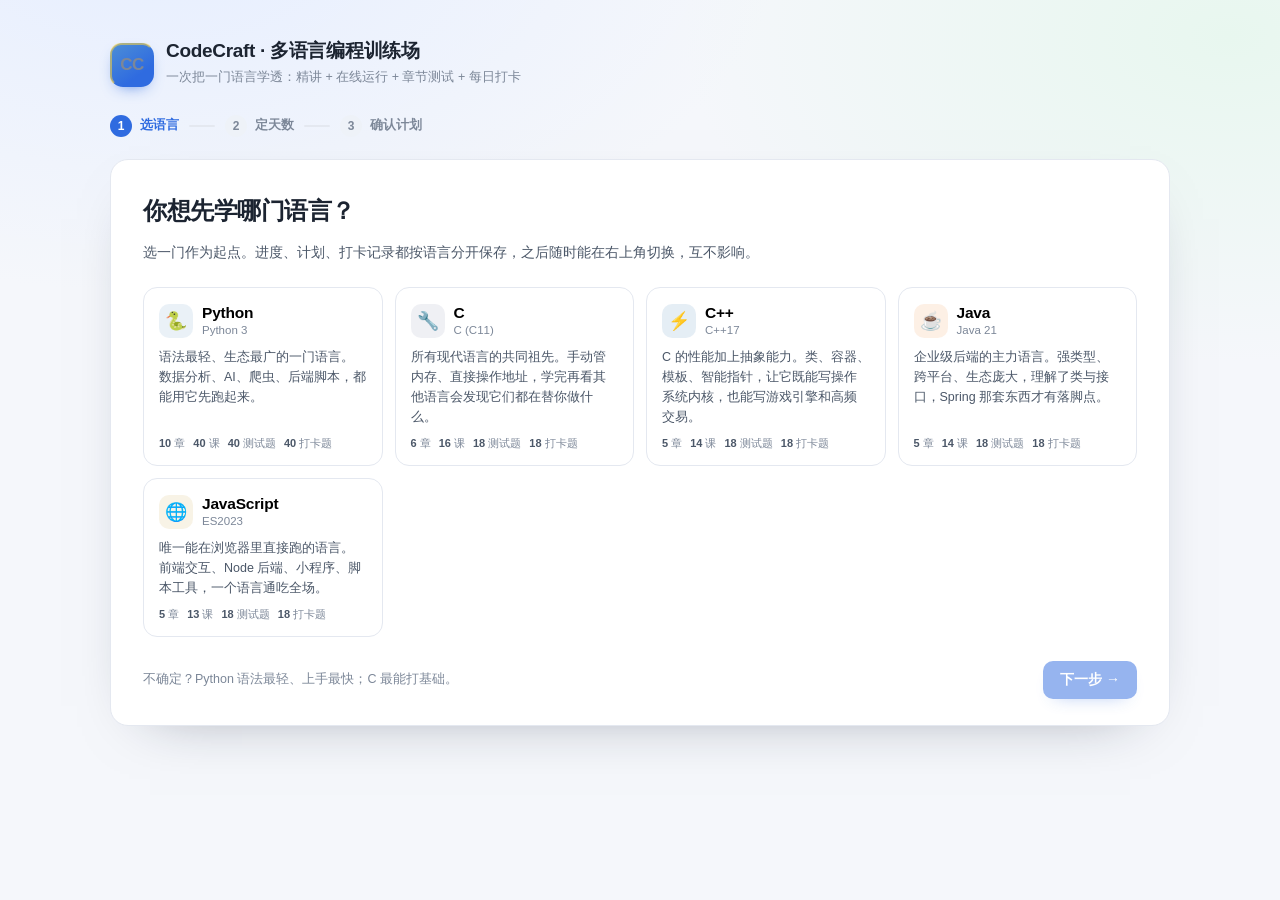
==== commit 9e75b82f: "Python 扩充至 10 章 40 课，测试题与打卡题各扩到 40 道" ====
--- a/CodeCraft.html
+++ b/CodeCraft.html
@@ -897,7 +897,7 @@
 <script>
 /* ---- data/lang-python.js ---- */
 /* ============================================================
-   CodeCraft 数据 · Python
+   CodeCraft 数据 · Python（10 章 40 课）
    ============================================================ */
 window.LANGS = window.LANGS || {};
 
@@ -907,15 +907,15 @@
   hello: 'print("Hello, Python!")',
   lab: [
     { name: 'Hello World', code: 'print("Hello, Python!")\nprint("今天开始学编程")' },
-    { name: '读输入求和', code: 'a, b = map(int, input().split())\nprint("和 =", a + b)' },
+    { name: '读输入求和', code: 'a, b = map(int, "3 5".split())\nprint("和 =", a + b)' },
     { name: '列表推导式', code: 'nums = [1, 2, 3, 4, 5, 6]\neven = [n * n for n in nums if n % 2 == 0]\nprint(even)' },
     { name: '字典计数', code: 'words = "the cat the dog the bird".split()\ncount = {}\nfor w in words:\n    count[w] = count.get(w, 0) + 1\nprint(count)' }
   ],
   chapters: [
     {
-      id: 'py1', num: 1, title: '从零开始：第一个 Python 程序', icon: '🚀',
-      intro: '这一章解决三件事：程序到底是什么、Python 怎么把代码跑起来、变量和值之间是什么关系。别急着背语法，先把「程序是按顺序执行的指令」和「变量是贴在对象上的标签」这两个模型立住，后面会省很多力气。',
-      goals: ['说清解释器做了什么', '用 print / f-string 输出结果', '用引用模型解释赋值', '认出语法错误、运行错误、逻辑错误'],
+      id: 'py1', num: 1, title: '起步与工具', icon: '🚀',
+      intro: '这一章只解决三件事：程序到底是什么、Python 怎么把代码跑起来、变量和值之间是什么关系。别急着背语法，先把「程序是按顺序执行的指令」和「变量是贴在对象上的标签」这两个模型立住，后面会省很多力气。最后把开发环境一次配好，之后不用再折腾。',
+      goals: ['说清解释器到底做了什么', '用引用模型解释赋值', '独立配好 pip 与虚拟环境'],
       lessons: [
         {
           id: 'py1l1', title: '程序、解释器与第一行代码', key: '解释执行 · print', time: 10,
@@ -956,50 +956,54 @@
               ['a is b', '是同一个对象吗', '只用来和 None 比较：`if x is None`'],
               ['id(a)', '对象的内存地址', '调试时确认有没有复制']
             ] },
-            { t: 'h', x: '命名规范（写给人看的代码）' },
-            { t: 'ul', x: [
-              '用小写字母 + 下划线：`user_name`、`total_price`',
-              '不要用关键字和内置名：`list`、`str`、`sum`、`type` 都是内置函数，覆盖了会出事',
-              '常量全大写：`MAX_RETRY = 3`',
-              '名字要能读出意思：`s` 不如 `score`，`d` 不如 `deadline`'
-            ] },
-            { t: 'warn', x: '**可变对象做默认参数是经典坑**：`def f(items=[])` 里的 `[]` 只创建一次，多次调用会共享同一个列表。正确写法是 `def f(items=None)` 再在函数体里 `items = items or []`。' },
-            { t: 'tip', x: '背一个判断口诀：**改内容会互相影响的，是可变对象（list / dict / set）；改内容要造新对象的，是不可变对象（int / float / str / tuple）。**' }
+            { t: 'h', x: '浅拷贝与深拷贝' },
+            { t: 'p', x: '`a.copy()` 和 `a[:]` 都是**浅拷贝**：只复制了最外层容器，里面装的东西还是同一批对象。嵌套列表要彻底切开，得用 `copy.deepcopy`。' },
+            { t: 'code', x: 'import copy\n\ninner = [1, 2]\nouter = [inner, 3]\n\nshallow = outer.copy()\nshallow[0].append(99)      # 改的是共用的那个 inner\nprint("浅拷贝后 outer：", outer)\n\ndeep = copy.deepcopy(outer)\ndeep[0].append(7)          # 深拷贝里改，不影响外层\nprint("深拷贝后 outer：", outer)', out: '浅拷贝后 outer： [[1, 2, 99], 3]\n深拷贝后 outer： [[1, 2, 99], 3]' },
+            { t: 'warn', x: '新手最常踩的坑：`grid = [[0] * 3] * 3` 想建 3×3 棋盘，结果三行是**同一个列表**，改一行全变。正确写法是列表推导式。' },
+            { t: 'code', x: 'bad = [[0] * 3] * 3\nbad[0][0] = 1\nprint("错的：", bad)\n\ngood = [[0] * 3 for _ in range(3)]\ngood[0][0] = 1\nprint("对的：", good)', out: '错的： [[1, 0, 0], [1, 0, 0], [1, 0, 0]]\n对的： [[1, 0, 0], [0, 0, 0], [0, 0, 0]]' },
+            { t: 'principle', x: '**记住一句话：赋值不复制。** 想复制就明确地写 `.copy()`、`list(x)`、`x[:]` 或 `deepcopy`；不想复制就别抱怨它跟着变。' }
           ]
         },
         {
-          id: 'py1l3', title: '数字、字符串与输入输出', key: '类型转换 · f-string', time: 12,
-          blocks: [
-            { t: 'h', x: '数字：三种运算细节很容易踩' },
-            { t: 'code', x: 'print(7 / 2)     # 真除法，结果一定是 float\nprint(7 // 2)    # 整除，向下取整\nprint(-7 // 2)   # 注意：向下取整，不是向零\nprint(7 % 2)     # 取余\nprint(2 ** 10)   # 幂\nprint(0.1 + 0.2) # 浮点误差', out: '3.5\n3\n-4\n1\n1024\n0.30000000000000004' },
-            { t: 'p', x: '`-7 // 2` 结果是 `-4` 而不是 `-3`，因为整除是**向下取整**（往负无穷方向），而 `int(-3.5)` 是**向零截断**得 `-3`。算分页、算分组时这个差别很致命。' },
-            { t: 'h', x: '字符串：拼接与格式化' },
-            { t: 'code', x: 'name, score = "小明", 92.567\n\n# 1) 逗号拼接（print 自动加空格）\nprint("姓名", name, "分数", score)\n\n# 2) f-string（推荐，最直观）\nprint(f"{name} 考了 {score:.1f} 分")     # .1f 保留一位小数\nprint(f"{score:>10.2f}|")                # 宽度 10，右对齐\nprint(f"{0.256:.1%}")                    # 百分比\n\n# 3) join：把列表拼成字符串\nprint("-".join(["a", "b", "c"]))', out: '姓名 小明 分数 92.567\n小明 考了 92.6 分\n     92.57|\n25.6%\na-b-c' },
-            { t: 'note', x: '`+` 拼接字符串和数字会报 `TypeError`：`"年龄" + 18` 不行，必须 `"年龄" + str(18)` 或直接用 f-string。这是初学者最高频的报错之一。' },
-            { t: 'h', x: 'input 与类型转换' },
-            { t: 'code', x: '# input 的返回值永远是字符串\nage_text = "18"        # 相当于 input("请输入年龄：")\nage = int(age_text)    # 手动转成整数才能算\nprint("明年你", age + 1, "岁")\n\n# 常见写法：一行读入两个整数\n# a, b = map(int, input().split())\nprint(int("42"), float("3.14"), str(42), bool("0"))', out: '明年你 19 岁\n42 3.14 42 True' },
-            { t: 'warn', x: '**`bool("0")` 是 True**，因为非空字符串都是真。只有空串 `""`、`0`、`0.0`、`[]`、`{}`、`None` 才是假。判断用户是否输入内容要写 `if s == "":`。' },
-            { t: 'table', head: ['转换', '结果', '注意'], rows: [
-              ['int("12")', '12', '带小数点的字符串会报错，要先用 float'],
-              ['int(3.99)', '3', '向零截断，不是四舍五入'],
-              ['round(3.99)', '4', '四舍五入，返回 int'],
-              ['float("1e3")', '1000.0', '支持科学计数法'],
-              ['str(3.0)', '"3.0"', '打印时不会自动去掉 .0']
-            ] },
-            { t: 'tip', x: '本站在线运行没有真实键盘输入，练习里的 `input()` 会读到空字符串。写练习题时用**变量赋值**代替输入，语法与真实环境完全一样。' }
+          id: 'py1l3', title: '开发环境：REPL、脚本、pip 与虚拟环境', key: 'venv · pip', time: 12,
+          blocks: [
+            { t: 'p', x: '很多人学完语法还是不敢开工，卡在环境上。这一节把「怎么组织代码、怎么装包、怎么隔离环境」一次说清，这三件事做完，你的机器就算配置好了。' },
+            { t: 'h', x: '三种运行方式，各有用途' },
+            { t: 'table', head: ['方式', '怎么用', '适合'], rows: [
+              ['REPL 交互', '命令行敲 `python` 进入，逐行输入', '试语法、算数、验证某个函数行为'],
+              ['运行脚本', '`python main.py`', '正式写程序（99% 的时间）'],
+              ['一次执行', '`python -c "print(1+1)"`', '在 shell 脚本里顺手算个东西']
+            ] },
+            { t: 'note', x: 'REPL 里 `_` 表示上一次的结果，`exit()` 或 Ctrl+Z 回车退出。不确定某个函数怎么用就先进 REPL 试一下，比写文件快得多。' },
+            { t: 'h', x: 'pip：装第三方包' },
+            { t: 'code', x: 'import sys\n\nprint("Python 主版本：", sys.version_info[0])\nprint("64 位环境：", sys.maxsize > 2 ** 32)\nprint("实现：", sys.implementation.name)', out: 'Python 主版本： 3\n64 位环境： True\n实现： cpython' },
+            { t: 'code', x: '# 下面这些在终端执行，不是 Python 代码\n# pip install requests            装包\n# pip install requests==2.31.0   装指定版本（生产环境必须锁版本）\n# pip list                        看装了什么\n# pip freeze > requirements.txt   导出依赖清单\n# pip install -r requirements.txt 按清单还原环境\nprint("锁版本很重要：半年后 2.20 和 2.31 的行为可能不一样")', out: '锁版本很重要：半年后 2.20 和 2.31 的行为可能不一样' },
+            { t: 'h', x: '虚拟环境：为什么必须用' },
+            { t: 'p', x: '如果把所有包都装进全局环境，A 项目要 `requests 2.20`、B 项目要 `requests 2.31`，两个项目立刻打架，而且半年后你根本记不清哪个包是哪个项目装的。**虚拟环境**就是给每个项目建一个独立的包目录。' },
+            { t: 'code', x: 'steps = ["python -m venv .venv", "激活虚拟环境", "pip install -r requirements.txt"]\nfor i, s in enumerate(steps, 1):\n    print(i, s)', out: '1 python -m venv .venv\n2 激活虚拟环境\n3 pip install -r requirements.txt' },
+            { t: 'table', head: ['平台', '创建', '激活'], rows: [
+              ['Windows', 'python -m venv .venv', '.venv\\Scripts\\activate'],
+              ['macOS / Linux', 'python3 -m venv .venv', 'source .venv/bin/activate'],
+              ['退出', '—', 'deactivate']
+            ] },
+            { t: 'tip', x: '虚拟环境目录（`.venv`）**千万别提交进 Git**，在 `.gitignore` 里加一行 `.venv/`。要提交的是 `requirements.txt`。' },
+            { t: 'h', x: '标准项目目录' },
+            { t: 'code', x: 'files = ["src/main.py", "tests/test_main.py", "requirements.txt"]\nprint("项目文件数：", len(files))\nprint("入口：", files[0])\nprint("依赖清单：", files[-1])', out: '项目文件数： 3\n入口： src/main.py\n依赖清单： requirements.txt' },
+            { t: 'warn', x: '命令行里激活虚拟环境后，提示符前面会出现 `(.venv)`。**没看到这个前缀就说明没激活**，此时 `pip install` 装到的是全局环境，装完在当前项目里还是 import 不到。' },
+            { t: 'principle', x: '**一个项目一个虚拟环境。** 这条规矩没有例外，违反它省下的三分钟，将来要用三小时来还。' }
           ]
         }
       ]
     },
     {
-      id: 'py2', num: 2, title: '数据类型与容器', icon: '📦',
-      intro: 'Python 的程序基本就是「拿数据 → 变形 → 输出」。这一章把 int / float / str / bool / None 的脾气摸清，再拿下四大容器：list、tuple、dict、set。它们的区别不是背出来的，是用出来的。',
-      goals: ['准确判断一个字面量是什么类型', '熟练做字符串切分与格式化', '用列表和字典解决真实小问题', '知道什么时候该用 set 去重'],
+      id: 'py2', num: 2, title: '语法基础', icon: '📦',
+      intro: '这一章把 Python 的「最小零件」全部过一遍：类型、字符串、运算符、输入输出。看起来基础，但后面所有报错追根溯源几乎都落在这一章。特别是类型转换和字符串格式化，值得多花点时间。',
+      goals: ['准确判断一个字面量是什么类型', '熟练做字符串切分、切片与格式化', '知道每个运算符的优先级与副作用'],
       lessons: [
         {
-          id: 'py2l1', title: '类型系统与转换陷阱', key: 'int/float/str/bool/None', time: 10,
-          blocks: [
-            { t: 'p', x: 'Python 是动态类型语言：变量没有类型，值才有类型。`type(x)` 看类型，`isinstance(x, int)` 做判断（后者更稳妥，因为它把 bool 当 int 的子类处理）。' },
+          id: 'py2l1', title: '类型系统与转换陷阱', key: 'int/float/str/bool/None', time: 12,
+          blocks: [
+            { t: 'p', x: 'Python 是动态类型语言：**变量没有类型，值才有类型**。`type(x)` 看类型，`isinstance(x, int)` 做判断（后者更稳妥，因为它能把子类也认进去）。' },
             { t: 'table', head: ['类型', '字面量', '可变', '典型用途'], rows: [
               ['int', '42, -7, 0b1010', '否', '计数、索引、金额（分）'],
               ['float', '3.14, 1e-3', '否', '测量值、比例'],
@@ -1007,15 +1011,17 @@
               ['bool', 'True / False', '否', '条件、开关'],
               ['NoneType', 'None', '否', '表示"还没有值"']
             ] },
-            { t: 'code', x: 'print(type(3), type(3.0), type("3"), type(True))\nprint(1 == True, 0 == False)      # True True：bool 是 int 的子类\nprint(isinstance(True, int))      # True\n\nx = None\nprint(x is None)                  # 判空用 is None，不要用 == None\nprint(len("中文"), len("abc"))     # 都是 3：len 数字符，不是字节', out: "<class 'int'> <class 'float'> <class 'str'> <class 'bool'>\nTrue True\nTrue\nTrue\n2 3" },
+            { t: 'code', x: 'print(type(3), type(3.0), type("3"), type(True))\nprint(1 == True, 0 == False)      # bool 是 int 的子类\nprint(isinstance(True, int))\n\nx = None\nprint(x is None)                  # 判空用 is None\nprint(len("中文"), len("abc"))     # len 数字符，不是字节', out: "<class 'int'> <class 'float'> <class 'str'> <class 'bool'>\nTrue True\nTrue\nTrue\n2 3" },
             { t: 'h', x: '四个转换坑' },
             { t: 'ul', x: [
-              '`int("3.5")` 报错 → 要 `int(float("3.5"))`',
-              '`int(-3.9)` 得 `-3`（向零截断），负数要小心',
+              '`int("3.5")` 直接报错 → 要 `int(float("3.5"))`',
+              '`int(-3.9)` 得 `-3`（向零截断），负数方向别搞反',
               '浮点比较别用 `==`：`0.1 + 0.2 == 0.3` 是 False',
               '`str(1e20)` 会变成科学计数法，展示金额要格式化'
             ] },
-            { t: 'code', x: 'print(abs(0.1 + 0.2 - 0.3) < 1e-9)   # 浮点比较的正确姿势\nprint(round(2.675, 2))            # 2.67，因为二进制存不下 2.675\nfrom decimal import Decimal\nprint(Decimal("0.1") + Decimal("0.2"))   # 需要精确就用 Decimal', out: 'True\n2.67\n0.3' },
+            { t: 'code', x: 'print(int(3.99))\nprint(int(-3.99))\nprint(round(3.99))\nprint(round(2.5))                       # 四舍六入五取偶，得 2\nprint(abs(0.1 + 0.2 - 0.3) < 1e-9)      # 浮点比较的正确姿势', out: '3\n-3\n4\n2\nTrue' },
+            { t: 'h', x: '需要精确计算时' },
+            { t: 'code', x: 'from decimal import Decimal\n\nprint(0.1 + 0.2)\nprint(Decimal("0.1") + Decimal("0.2"))\nprint(f"{0.1 + 0.2:.2f}")', out: '0.30000000000000004\n0.3\n0.30' },
             { t: 'warn', x: '涉及**金额**千万别用 float 累加。要么用 `Decimal`，要么统一换算成「分」用整数算，最后再除以 100 显示。' },
             { t: 'principle', x: '**None 表示"没有值"，不是 0 也不是空串。** 函数没写 `return` 时返回的就是 None。判断只有一种正确写法：`if x is None`。' }
           ]
@@ -1023,516 +1029,1231 @@
         {
           id: 'py2l2', title: '字符串：切片与常用方法', key: '切片 · split/join', time: 12,
           blocks: [
-            { t: 'p', x: '字符串是**不可变序列**：所有「修改」方法其实都返回新字符串，原串不动。这一点决定了你必须写 `s = s.strip()`，而不是 `s.strip()`。' },
+            { t: 'p', x: '字符串是**不可变序列**：所有「修改」方法其实都返回新字符串，原串不动。这一点决定了你必须写 `s = s.strip()`，而不是只写 `s.strip()`。' },
             { t: 'h', x: '索引与切片：左闭右开' },
             { t: 'code', x: 's = "CodeCraft"\nprint(s[0], s[-1])       # 正数从左，负数从右\nprint(s[0:4])            # Code  —— 含 0 不含 4\nprint(s[4:])             # Craft\nprint(s[:4])             # Code\nprint(s[::2])            # 步长 2\nprint(s[::-1])           # 反转\nprint(len(s), "Cra" in s)', out: 'C t\nCode\nCraft\nCode\nCdCat\ntfarCedoC\n9 True' },
-            { t: 'h', x: '最常用的 10 个方法' },
-            { t: 'table', head: ['方法', '作用', '例子'], rows: [
-              ['strip()', '去两端空白', '"  hi ".strip() → "hi"'],
-              ['split()', '按分隔符切分', '"a,b,c".split(",") → ["a","b","c"]'],
-              ['join()', '把列表拼起来', '"-".join(["a","b"]) → "a-b"'],
-              ['replace()', '替换子串', '"aXb".replace("X","-") → "a-b"'],
-              ['find() / index()', '找位置，找不到时 find 返回 -1', '"abc".find("z") → -1'],
-              ['startswith() / endswith()', '前后缀判断', '"a.py".endswith(".py") → True'],
-              ['upper() / lower()', '大小写转换', '"Ab".lower() → "ab"'],
-              ['count()', '出现次数', '"aaa".count("a") → 3'],
-              ['isdigit() / isalpha()', '纯数字/纯字母判断', '"12".isdigit() → True'],
-              ['zfill()', '左侧补零', '"7".zfill(3) → "007"']
-            ] },
-            { t: 'code', x: 'line = "  2026-11-11  score=92  "\nclean = line.strip()\nparts = clean.split()\nprint(parts)\n\ndate, kv = parts\nkey, val = kv.split("=")\nprint(date, key, val, int(val) + 8)\n\nprint("|".join(["a", "b", "c"]))\nprint("hello world".title())\nprint("A-B-C".replace("-", ""))', out: "['2026-11-11', 'score=92']\n2026-11-11 score 92 100\na|b|c\nHello World\nABC" },
-            { t: 'note', x: '解析文本的三板斧：`strip()` 清空白 → `split()` 切字段 → `int()/float()` 转数值。日志、CSV、命令行参数，几乎都这么处理。' },
-            { t: 'warn', x: '`split()` 和 `split(" ")` 不一样：不带参数会合并连续空白并去掉首尾空串，带空格参数会保留空字段。解析不定长空格分隔的数据时，用不带参数的版本。' }
+            { t: 'note', x: '切片永远不报越界错误：`s[100:]` 只是得到空串。正因如此，切片常被用来做安全截断：`s[:20]` 无论 s 多长都不会炸。' },
+            { t: 'h', x: '最常用的九个方法' },
+            { t: 'code', x: 's = "  Hello, World  "\nprint(repr(s.strip()))\nprint(s.strip().lower())\nprint(s.strip().upper())\nprint("a,b,,c".split(","))\nprint("-".join(["2026", "11", "11"]))\nprint("abc".startswith("ab"), "abc".endswith("c"))\nprint("abcabc".replace("a", "X"))\nprint("abc".find("c"), "abc".count("a"))\nprint("42".isdigit(), "abc".isalpha())', out: "'Hello, World'\nhello, world\nHELLO, WORLD\n['a', 'b', '', 'c']\n2026-11-11\nTrue True\nXbcXbc\n2 1\nTrue True" },
+            { t: 'table', head: ['方法', '作用', '易错点'], rows: [
+              ['strip()', '去两端空白', '只去两端，中间不动'],
+              ['split()', '按分隔符切', '不带参数时按任意空白切，并自动合并连续空白'],
+              ['join()', '把可迭代对象拼成串', '要求元素全是字符串'],
+              ['find()', '找不到返回 -1', 'index() 找不到会抛异常，别混用'],
+              ['replace()', '全部替换', '只换第一个要传 count=1']
+            ] },
+            { t: 'code', x: '# 数字列表拼接的坑与三种解法\nnums = [1, 2, 3]\nprint(",".join(map(str, nums)))\nprint(",".join(str(n) for n in nums))\nprint(f"{nums}")', out: '1,2,3\n1,2,3\n[1, 2, 3]' },
+            { t: 'h', x: 'partition：拆成两半的专用工具' },
+            { t: 'code', x: 'line = "  姓名: 小明  "\nkey, sep, value = line.strip().partition(":")\nprint(repr(key))\nprint(repr(value.strip()))\nprint(repr(sep))', out: "'姓名'\n'小明'\n':'" },
+            { t: 'tip', x: '`partition()` 比 `split()` 更适合「拆成两半」：它**一定**返回三个元素，找不到分隔符时后两段是空串，不会像 `split` 那样因为长度不定而解包报错。' },
+            { t: 'warn', x: '中文的 `len` 数是**字符数**不是字节数。要算字节得 `len(s.encode("utf-8"))`，一个汉字在 UTF-8 里占 3 字节。' }
           ]
         },
         {
-          id: 'py2l3', title: '列表与元组：最常用的容器', key: 'list / tuple', time: 13,
-          blocks: [
-            { t: 'p', x: '列表是有序、可变、可重复的容器，几乎是 Python 里最常用的数据结构。元组是有序、**不可变**的版本，适合表达「一条记录」或作为字典的键。' },
-            { t: 'code', x: 'nums = [3, 1, 4, 1, 5]\nnums.append(9)        # 尾部追加\nnums.insert(0, 0)     # 指定位置插入\nnums.remove(1)        # 删除第一个值为 1 的元素\nlast = nums.pop()     # 弹出末尾\nprint(nums, last)\n\nnums.sort()               # 原地排序，返回 None\nprint(nums)\nprint(sorted(nums, reverse=True))   # 返回新列表', out: '[0, 3, 4, 1, 5] 9\n[0, 1, 3, 4, 5]\n[5, 4, 3, 1, 0]' },
-            { t: 'table', head: ['操作', '写法', '复杂度'], rows: [
-              ['按下标取', 'lst[0] / lst[-1]', 'O(1)'],
-              ['尾部追加', 'lst.append(x)', 'O(1)'],
-              ['中间插入', 'lst.insert(i, x)', 'O(n)'],
-              ['按值删除', 'lst.remove(x)', 'O(n)'],
-              ['判断存在', 'x in lst', 'O(n)（列表）/ O(1)（集合）'],
-              ['切片', 'lst[1:3]', 'O(k)']
-            ] },
-            { t: 'h', x: '浅拷贝的坑（重点）' },
-            { t: 'code', x: 'a = [[1, 2], [3, 4]]\nb = a.copy()          # 只复制了外层\nb[0].append(99)\nprint(a)              # 内层还是同一个对象\n\nimport copy\nc = copy.deepcopy(a)  # 连内层一起复制\nc[0].append(7)\nprint(a, c)', out: '[[1, 2, 99], [3, 4]]\n[[1, 2, 99], [3, 4]] [[1, 2, 99, 7], [3, 4]]' },
-            { t: 'p', x: '`list.copy()`、`a[:]`、`list(a)` 都是**浅拷贝**。嵌套列表要独立复制，只能用 `copy.deepcopy()`。这个坑在「二维表格」类数据上几乎必踩一次。' },
-            { t: 'h', x: '列表推导式：一行完成筛选 + 变形' },
-            { t: 'code', x: 'scores = [88, 42, 95, 67, 73]\npass_line = [s for s in scores if s >= 60]\ncurve = [min(100, s + 5) for s in scores]\npairs = [(i, s) for i, s in enumerate(scores) if s < 60]\n\nprint(pass_line)\nprint(curve)\nprint(pairs)\nprint(sum(scores) / len(scores))', out: '[88, 95, 67, 73]\n[93, 47, 100, 72, 78]\n[(1, 42)]\n73.0' },
-            { t: 'note', x: '推导式写得太长就该拆开。超过两层的嵌套推导（`[[... for ...] for ...]`）可读性会崩溃，老老实实写 for 循环更专业。' },
-            { t: 'code', x: 'point = (3, 5)          # 元组：不可变\nx, y = point            # 解包\nprint(x + y)\n\n# 常见用途：函数返回多个值\ndef min_max(nums):\n    return min(nums), max(nums)\n\nlo, hi = min_max([3, 1, 4])\nprint(lo, hi)', out: '8\n1 4' }
+          id: 'py2l3', title: '字符串格式化：f-string 全套', key: 'f-string', time: 10,
+          blocks: [
+            { t: 'p', x: '能把结果按想要的样式显示出来，是「能写程序」和「能交付」之间的差距。f-string 是 Python 3.6 之后的标准做法，值得完整学一遍。' },
+            { t: 'code', x: 'name, score, rate = "小明", 92.5678, 0.9234\n\nprint(f"{name} 考了 {score:.1f} 分")\nprint(f"{score:>10.2f}|")\nprint(f"{score:<10.2f}|")\nprint(f"{score:^10.2f}|")\nprint(f"{rate:.1%}")\nprint(f"{1234567:,}")\nprint(f"{42:05d}")', out: '小明 考了 92.6 分\n     92.57|\n92.57     |\n  92.57   |\n92.3%\n1,234,567\n00042' },
+            { t: 'table', head: ['格式符', '含义', '例子'], rows: [
+              ['.2f', '保留 2 位小数', '3.14159 → 3.14'],
+              ['.1%', '转百分比', '0.5 → 50.0%'],
+              [',', '千分位', '1234567 → 1,234,567'],
+              ['>10', '右对齐宽 10', '空格补在左'],
+              ['05d', '补零宽度 5', '42 → 00042'],
+              ['b / o / x', '二/八/十六进制', '10 → 1010 / 12 / a']
+            ] },
+            { t: 'h', x: 'f-string 里可以放表达式' },
+            { t: 'code', x: 'price, qty = 19.9, 3\nprint(f"总价 {price * qty:.2f} 元")\nprint(f"是否打折：{qty >= 3}")\n\nuser = {"name": "阿伟", "age": 21}\nwho, how_old = user["name"], user["age"]\nprint(f"{who} 今年 {how_old} 岁")', out: '总价 59.70 元\n是否打折：True\n阿伟 今年 21 岁' },
+            { t: 'h', x: '调试神器：= 号' },
+            { t: 'code', x: 'x = 17\nprice, qty = 19.9, 3\nprint(f"{x = }")\nprint(f"{price * qty = :.2f}")', out: 'x = 17\nprice * qty = 59.70' },
+            { t: 'note', x: '`f"{x = }"` 是 3.8 之后的新特性，既打印变量名又打印值，调试时不用再手写 `print("x:", x)`。' },
+            { t: 'h', x: '四种写法的演进' },
+            { t: 'code', x: 'n = "小明"\nprint("拼接：" + n + " 你好")\nprint("format：{} 你好".format(n))\nprint("百分号：%s 你好" % n)\nprint(f"f-string：{n} 你好")', out: '拼接：小明 你好\nformat：小明 你好\n百分号：小明 你好\nf-string：小明 你好' },
+            { t: 'warn', x: 'f-string 的 `{}` 里**不要写反斜杠**（3.12 之前会直接报错），也不要在里面塞复杂的嵌套引号。遇到复杂表达式，先在外面算好再放进去。' }
           ]
         },
         {
-          id: 'py2l4', title: '字典与集合', key: 'dict / set', time: 13,
-          blocks: [
-            { t: 'p', x: '字典存的是一组「键 → 值」映射，查询是 O(1)。只要你要「按名字找东西」，就该用字典；只要你要「去重 / 判断存在」，就该用集合。' },
-            { t: 'code', x: 'stu = {"name": "小明", "age": 19}\nstu["major"] = "人工智能"      # 新增\nstu["age"] = 20                # 覆盖\nprint(stu.get("score", 0))     # 取不到时给默认值，不报错\nprint("name" in stu)\ndel stu["major"]\nprint(stu)', out: '0\nTrue\n{\'name\': \'小明\', \'age\': 20}' },
-            { t: 'table', head: ['需求', '写法', '不要这样做'], rows: [
-              ['取可能不存在的键', 'd.get(k, 默认值)', 'd[k] 会抛 KeyError'],
-              ['统计次数', 'd[k] = d.get(k, 0) + 1', '先 if k in d 再分支'],
-              ['遍历键值', 'for k, v in d.items()', 'for k in d 再 d[k]'],
-              ['安全设置默认', 'd.setdefault(k, []).append(x)', '手动判断两次'],
-              ['合并字典', '{**a, **b} 或 a | b', '循环逐项赋值']
-            ] },
-            { t: 'code', x: 'text = "the cat and the dog and the bird"\ncount = {}\nfor w in text.split():\n    count[w] = count.get(w, 0) + 1\nprint(count)\n\n# 按次数排序\nrank = sorted(count.items(), key=lambda kv: -kv[1])\nprint(rank[:2])', out: "{'the': 3, 'cat': 1, 'and': 2, 'dog': 1, 'bird': 1}\n[('the', 3), ('and', 2)]" },
-            { t: 'h', x: '集合：去重与集合运算' },
-            { t: 'code', x: 'a = [1, 2, 2, 3, 3, 3]\nprint(set(a))\n\ns1, s2 = {1, 2, 3}, {3, 4}\nprint(s1 & s2)    # 交集\nprint(s1 | s2)    # 并集\nprint(s1 - s2)    # 差集\n\n# 判断存在，集合比列表快得多\nseen = set()\nfor x in [5, 5, 6]:\n    if x not in seen:\n        seen.add(x)\nprint(seen)', out: '{1, 2, 3}\n{3}\n{1, 2, 3, 4}\n{1, 2}\n{5, 6}' },
-            { t: 'warn', x: '集合的元素必须**可哈希**（不可变）。列表不能放进 set，要放元组。同理，列表也不能当字典的键。' },
-            { t: 'principle', x: '**选容器的顺序**：要顺序、要重复 → list；要按名字查 → dict；只要去重和存在性 → set；表达一条不可变的记录 → tuple。想清楚这一点，代码结构就顺了。' }
+          id: 'py2l4', title: '运算符与优先级', key: '// · ** · 短路', time: 12,
+          blocks: [
+            { t: 'p', x: 'Python 的运算符不多，但有几个和 C、Java 不一样的地方，混着学最容易出错：整除 `//`、幂 `**`、链式比较，以及 `and/or` 返回的是**操作数本身**而不是 True/False。' },
+            { t: 'code', x: 'print(7 / 2)      # 真除法，结果一定是 float\nprint(7 // 2)     # 整除，向下取整\nprint(-7 // 2)    # -4，注意是向下不是向零\nprint(7 % 3, -7 % 3)   # 取余：符号跟着除数走\nprint(2 ** 10)\nprint(2 ** 0.5)', out: '3.5\n3\n-4\n1 2\n1024\n1.4142135623730951' },
+            { t: 'h', x: '链式比较：数学写法可以直接用' },
+            { t: 'code', x: 'age = 20\nprint(18 <= age < 60)\nprint(1 < 2 < 3 < 4)\nprint(1 < 3 > 2)      # 中间那个只求值一次', out: 'True\nTrue\nTrue' },
+            { t: 'h', x: 'and / or 的返回值' },
+            { t: 'p', x: '`a and b`：a 为假就返回 a，否则返回 b。`a or b`：a 为真就返回 a，否则返回 b。所以它们可以被当成**默认值语法**用。' },
+            { t: 'code', x: 'print(0 or "默认值")        # 0 是假的，返回右边\nprint("配置" or "默认值")     # 左边为真，直接返回它\nprint(None and "x")         # 左边为假，短路，返回 None\n\nname = ""\ndisplay = name or "匿名用户"\nprint(display)', out: '默认值\n配置\nNone\n匿名用户' },
+            { t: 'table', head: ['运算符', '说明', '优先级（数字越小越高）'], rows: [
+              ['**', '幂', '1'],
+              ['* / // %', '乘、除、整除、取余', '2'],
+              ['+ -', '加减', '3'],
+              ['< <= > >= == !=', '比较（可链式）', '4'],
+              ['not', '非', '5'],
+              ['and', '与（短路）', '6'],
+              ['or', '或（短路）', '7']
+            ] },
+            { t: 'code', x: 'print(2 + 3 * 4)\nprint((2 + 3) * 4)\nprint(not 0 and 1)     # (not 0) and 1 → True and 1 → 1（返回操作数本身）\nprint(1 + 1 == 2)', out: '14\n20\n1\nTrue' },
+            { t: 'h', x: '位运算与海象运算符' },
+            { t: 'code', x: 'print(5 & 3, 5 | 3, 5 ^ 3, ~5)   # 与 或 异或 取反\nprint(1 << 4, 256 >> 4)           # 左移右移\nprint(5 & 1)                      # 判奇偶：0 偶 1 奇\n\ntext = "abcdef"\nif (n := len(text)) > 3:\n    print("长度是", n)', out: '1 7 6 -6\n16 16\n1\n长度是 6' },
+            { t: 'warn', x: '`&` 和 `and` 完全不是一回事：`5 & 3` 是位与得 1，`5 and 3` 逻辑与得 3。判奇偶用 `& 1` 更快，可读性不如 `% 2`，业务代码里建议后者。' }
+          ]
+        },
+        {
+          id: 'py2l5', title: '输入输出与终端交互', key: 'input · print 细节', time: 10,
+          blocks: [
+            { t: 'p', x: '`input()` 的返回值**永远是字符串**，这是新手第一大类 bug 的来源。所有要参与计算的输入，都必须先转换。' },
+            { t: 'code', x: 'age_text = "18"          # 真实环境写 age_text = input("请输入年龄：")\nage = int(age_text)\nprint("明年你", age + 1, "岁")\nprint(type(age_text), type(age))', out: "明年你 19 岁\n<class 'str'> <class 'int'>" },
+            { t: 'h', x: '一次读入多个值' },
+            { t: 'code', x: 'line = "3 5"\na, b = map(int, line.split())\nprint(a + b, a * b)\n\nnums = list(map(int, "1 2 3 4 5".split()))\nprint(nums, sum(nums), max(nums))', out: '8 15\n[1, 2, 3, 4, 5] 15 5' },
+            { t: 'table', head: ['写法', '适用', '说明'], rows: [
+              ['int(input())', '单个整数', '最常用'],
+              ['float(input())', '单个小数', '金额、测量值'],
+              ['map(int, input().split())', '一行多个整数', '解包给多个变量'],
+              ['list(map(int, ...))', '一行变列表', '不定长度时用'],
+              ['input().strip()', '读一行文本', '去掉多余空白和换行']
+            ] },
+            { t: 'h', x: 'print 的三个参数' },
+            { t: 'code', x: 'print("a", "b", "c")\nprint("a", "b", "c", sep="-")\nprint("a", "b", "c", sep="", end="!\\n")\n\nfor i in range(3):\n    print(i, end=" ")\nprint()\nprint("完成")', out: 'a b c\na-b-c\nabc!\n0 1 2 \n完成' },
+            { t: 'h', x: '逐行读取的通用骨架' },
+            { t: 'code', x: 'lines = ["第一行", "第二行"]      # 真实环境用 for line in sys.stdin:\nfor line in lines:\n    print("读入：", line.strip())', out: '读入： 第一行\n读入： 第二行' },
+            { t: 'tip', x: '本站在线运行没有真实键盘输入，练习里的 `input()` 会读到空字符串。写练习时用**变量赋值**代替输入，语法与真实环境完全一样。' },
+            { t: 'warn', x: '`input()` 读到的行末尾可能带 `\\n`（Windows 下还可能是 `\\r\\n`），做字符串比较前先 `.strip()`，否则 `input() == "yes"` 永远不成立。' }
           ]
         }
       ]
     },
     {
-      id: 'py3', num: 3, title: '流程控制：条件、循环与嵌套', icon: '🔀',
-      intro: '程序之所以有用，是因为它能「根据情况做不同的事」并且「重复做很多次」。这一章把 if / for / while 写熟，重点练边界条件：什么时候开始、什么时候停、什么时候跳过。',
-      goals: ['写出覆盖完整分支的 if 链', '用 for / range 精确控制次数', '用 while 处理"不知道要循环几次"的场景', '用 break / continue 控制循环走向'],
+      id: 'py3', num: 3, title: '流程控制', icon: '🔀',
+      intro: '程序之所以比计算器强，是因为它会「做选择」和「重复做」。这一章把 if、while、for 三件套彻底摸熟，最后用四个最经典的算法套路把它们串起来——这四个套路几乎能覆盖你未来八成的基础题。',
+      goals: ['写出清晰的多分支判断', '知道 for 和 while 各自适合什么场景', '会用循环 else 子句解决「找得到吗」类问题'],
       lessons: [
         {
-          id: 'py3l1', title: '条件判断与真值', key: 'if / elif / else', time: 11,
-          blocks: [
-            { t: 'p', x: '`if` 后面跟的是任意表达式，Python 会把它转成布尔值。所以 `if name:`、`if items:`、`if not err:` 都是合法且地道的写法。' },
-            { t: 'code', x: 'score = 78\nif score >= 90:\n    level = "优秀"\nelif score >= 75:\n    level = "良好"\nelif score >= 60:\n    level = "及格"\nelse:\n    level = "不及格"\nprint(level)', out: '良好' },
-            { t: 'p', x: '注意 `elif` 的顺序：条件从上往下判断，**第一个成立的分支执行完就跳出整条链**。如果把 `>= 60` 放在最前面，所有人都会变成「及格」。这是最典型的逻辑错误。' },
-            { t: 'h', x: '哪些值是假的' },
+          id: 'py3l1', title: '条件判断：if / elif / else', key: '真值判断', time: 11,
+          blocks: [
+            { t: 'p', x: '`if` 后面的表达式会被自动转成布尔值，所以你不必写 `if x == True`，直接写 `if x` 就行。理解「什么值算假」比背语法更重要。' },
+            { t: 'code', x: 'score = 85\nif score >= 90:\n    level = "A"\nelif score >= 80:\n    level = "B"\nelse:\n    level = "C"\nprint(level)', out: 'B' },
+            { t: 'note', x: '`elif` 是 else if 的缩写，**从上往下匹配，命中一个就跳出**。所以顺序很重要：如果把 `>= 80` 写在 `>= 90` 前面，90 分也会被判成 B。' },
+            { t: 'h', x: '哪些值算「假」' },
+            { t: 'code', x: 'for v in [0, 1, "", "a", [], [0], None, False]:\n    print(repr(v), bool(v))', out: "0 False\n1 True\n'' False\n'a' True\n[] False\n[0] True\nNone False\nFalse False" },
             { t: 'table', head: ['假值', '说明'], rows: [
-              ['False、None', '本身'],
-              ['0、0.0、0j', '数值零'],
-              ['""、\'\'', '空字符串'],
-              ['[]、()、{}、set()', '空容器'],
-              ['其它一切', '都是真，包括 "0"、[0]、"False"']
-            ] },
-            { t: 'code', x: 'print(bool("0"), bool([0]), bool(0), bool(""))\n\nage = 0\nif age:                      # 0 是假\n    print("有年龄")\nelse:\n    print("年龄未知（0 被当成没填）")', out: 'True True False False\n年龄未知（0 被当成没填）' },
-            { t: 'warn', x: '用 `if age:` 判断「有没有填年龄」会漏掉 0。要区分「没填」和「填了 0」，应该判断 `if age is not None:`。' },
-            { t: 'h', x: '组合条件与三元表达式' },
-            { t: 'code', x: 'n = 15\nprint(n % 3 == 0 and n % 5 == 0)\nprint(n < 0 or n > 100)\nprint(not (n == 15))\n\n# 三元表达式：简单的 if-else 可以一行写完\nlabel = "偶数" if n % 2 == 0 else "奇数"\nprint(label)\n\n# 链式比较：Python 特有\nprint(0 <= n <= 100)', out: 'True\nFalse\nFalse\n奇数\nTrue' },
-            { t: 'note', x: '`and` / `or` 有短路特性：`a and b` 里 a 为假就不再看 b。所以 `if user and user.name:` 是安全的，`if user.name and user:` 会炸。' }
+              ['0 / 0.0', '数字零'],
+              ['""', '空字符串'],
+              ['[] / () / {} / set()', '空容器'],
+              ['None', '没有值'],
+              ['False', '布尔假']
+            ] },
+            { t: 'warn', x: '`[0]` 和 `[]` 不一样：前者是「装了一个 0 的列表」，非空就是真。判断列表是否为空要写 `if not lst:`，不要写 `if lst == []`（能跑，但不 Pythonic）。' },
+            { t: 'h', x: '三元表达式与嵌套' },
+            { t: 'code', x: 'age = 20\nprint("成年" if age >= 18 else "未成年")\n\nscore = 85\nlabel = "优秀" if score >= 90 else ("及格" if score >= 60 else "不及格")\nprint(label)\n\nx = 15\nprint("是 3 的倍数" if x % 3 == 0 else "不是 3 的倍数")', out: '成年\n及格\n是 3 的倍数' },
+            { t: 'tip', x: '三元表达式适合「简单的二选一赋值」。嵌套超过两层就该改回 if/elif，否则一周后你自己都读不懂。' },
+            { t: 'principle', x: '**条件写的顺序 = 业务优先级。** 写之前先问自己「哪种情况最常见/最严重」，把它放最前面，代码会更短也更快。' }
           ]
         },
         {
-          id: 'py3l2', title: 'for 循环与 range', key: 'for / range / enumerate', time: 12,
-          blocks: [
-            { t: 'p', x: 'Python 的 `for` 是「遍历可迭代对象」，不是 C 那种「计数器循环」。想要计数器就用 `range()`。' },
-            { t: 'code', x: 'for i in range(5):        # 0 1 2 3 4\n    print(i, end=" ")\nprint()\n\nfor i in range(1, 6):     # 1..5\n    print(i, end=" ")\nprint()\n\nfor i in range(10, 0, -3):  # 起点 10，终点（不含），步长 -3\n    print(i, end=" ")\nprint()', out: '0 1 2 3 4 \n1 2 3 4 5 \n10 7 4 1 ' },
-            { t: 'table', head: ['写法', '含义', '结果'], rows: [
-              ['range(5)', '0 到 4', '长度 5'],
-              ['range(2, 5)', '2 到 4', '长度 3'],
-              ['range(0, 10, 2)', '0 2 4 6 8', '长度 5'],
-              ['range(5, 0, -1)', '5 4 3 2 1', '倒着数'],
-              ['range(0)', '空', '一次都不执行']
-            ] },
-            { t: 'h', x: '遍历容器时同时拿到下标' },
-            { t: 'code', x: 'names = ["小明", "小红", "小刚"]\n\nfor i, n in enumerate(names, start=1):\n    print(i, n)\n\nfor name, score in zip(names, [88, 92, 75]):\n    print(name, score)', out: '1 小明\n2 小红\n3 小刚\n小明 88\n小红 92\n小刚 75' },
-            { t: 'warn', x: '**不要在遍历列表时删除元素**，索引会错位导致漏删。要筛选用推导式生成新列表，或者倒着删、遍历副本 `for x in lst[:]`。' },
-            { t: 'code', x: 'nums = [1, 2, 3, 4, 5, 6]\n\n# 错误做法（会漏删）：\n# for x in nums:\n#     if x % 2 == 0: nums.remove(x)\n\n# 正确做法：生成新列表\nodd = [x for x in nums if x % 2 == 1]\nprint(odd)', out: '[1, 3, 5]' },
-            { t: 'tip', x: '需要「带下标 + 值」就用 `enumerate`，需要「两个列表并行」就用 `zip`。这两件事用 `for i in range(len(lst))` 硬写，是新手最明显的痕迹。' }
+          id: 'py3l2', title: '循环：while 与 for', key: 'range · enumerate', time: 14,
+          blocks: [
+            { t: 'p', x: '一句话区分：**次数不定用 while，次数确定用 for**。Python 的 for 不是计数器，而是「遍历一个可迭代对象」，这一点和 C 系语言完全不同。' },
+            { t: 'h', x: 'while：条件为真就一直转' },
+            { t: 'code', x: 'i = 1\ntotal = 0\nwhile i <= 100:\n    total += i\n    i += 1\nprint(total)', out: '5050' },
+            { t: 'warn', x: '写 while 必须有三个要素：**初始值、条件、推进**。漏掉推进（比如忘了 `i += 1`）就是死循环，Ctrl+C 才能停。' },
+            { t: 'h', x: 'for + range：最常用的组合' },
+            { t: 'code', x: 'for i in range(5):\n    print(i, end=" ")\nprint()\nprint(list(range(2, 11, 3)))     # 起点, 终点(不含), 步长\nprint(list(range(5, 0, -1)))      # 倒着走', out: '0 1 2 3 4 \n[2, 5, 8]\n[5, 4, 3, 2, 1]' },
+            { t: 'table', head: ['写法', '生成', '用途'], rows: [
+              ['range(5)', '0,1,2,3,4', '重复 n 次'],
+              ['range(1, 6)', '1,2,3,4,5', '从 1 数到 n'],
+              ['range(0, 10, 2)', '0,2,4,6,8', '步长'],
+              ['range(n-1, -1, -1)', 'n-1 … 0', '倒序遍历下标']
+            ] },
+            { t: 'h', x: '直接遍历容器，而不是下标' },
+            { t: 'code', x: 'fruits = ["苹果", "香蕉"]\nfor f in fruits:\n    print(f)\n\n# 需要下标时用 enumerate，别写 range(len(...))\nfor i, f in enumerate(fruits, 1):\n    print(i, f)\n\n# 两个列表同时遍历用 zip\nfor a, b in zip([1, 2], ["x", "y"]):\n    print(a, b)', out: '苹果\n香蕉\n1 苹果\n2 香蕉\n1 x\n2 y' },
+            { t: 'code', x: 'd = {"语文": 90, "数学": 95}\nfor k, v in d.items():\n    print(k, v)', out: '语文 90\n数学 95' },
+            { t: 'tip', x: '`for i in range(len(lst))` 只在「需要同时访问 lst[i-1] 和 lst[i]」这种场景才用。其他情况一律 `for x in lst` 或 `for i, x in enumerate(lst)`。' },
+            { t: 'principle', x: '**遍历元素，而不是遍历下标。** 这条习惯能让你少写一半 `lst[i]`，也就少了一半越界 bug。' }
           ]
         },
         {
-          id: 'py3l3', title: 'while、break 与嵌套循环', key: 'while / break / continue', time: 12,
-          blocks: [
-            { t: 'p', x: '`for` 适合「次数已知」，`while` 适合「条件满足就一直做」。用 while 的三件套必须齐全：**初值、判断条件、让条件趋近结束的更新**。缺一个就是死循环。' },
-            { t: 'code', x: '# 猜数字（固定答案，方便在线运行）\ntarget, guess, tries = 42, 0, 0\nwhile guess != target:\n    tries += 1\n    guess = tries * 14          # 模拟每次逼近\nprint("猜了", tries, "次，猜中", guess)', out: '猜了 3 次，猜中 42' },
-            { t: 'h', x: 'break / continue / else' },
-            { t: 'code', x: 'for n in range(2, 20):\n    if n % 2 == 0:\n        continue        # 跳过本轮剩余语句\n    if n > 11:\n        break           # 直接跳出整个循环\n    print(n, end=" ")\nprint("\\n循环结束")\n\n# for-else：循环"正常跑完"才执行 else\nfor n in [4, 6, 8]:\n    if n % 2:\n        print("找到奇数", n)\n        break\nelse:\n    print("全是偶数")', out: '3 5 7 9 11 \n循环结束\n全是偶数' },
-            { t: 'table', head: ['关键字', '作用', '常见误用'], rows: [
-              ['break', '跳出当前这一层循环', '以为能跳出两层（不能）'],
-              ['continue', '跳过本轮，进入下一轮', '写在循环最后一行（等于没写）'],
-              ['for-else', '循环未被 break 时执行', '误以为是"循环结束就执行"'],
-              ['while-else', '同上', '几乎不用，容易读错']
-            ] },
-            { t: 'h', x: '嵌套循环与跳出技巧' },
-            { t: 'code', x: '# 打印乘法表前 3 行\nfor i in range(1, 4):\n    row = ""\n    for j in range(1, i + 1):\n        row += f"{j}x{i}={i*j}  "\n    print(row)\n\n# 想在嵌套里"一次跳出两层"：用标志位或函数返回\nfound = None\nfor i in range(3):\n    for j in range(3):\n        if i * j == 4:\n            found = (i, j)\n            break\n    if found:\n        break\nprint(found)', out: '1x1=1  \n1x2=2  2x2=4  \n1x3=3  2x3=6  3x3=9  \n(2, 2)' },
-            { t: 'warn', x: '死循环不可怕，可怕的是不知道自己在死循环。调试时先加 `print(i)` 看变量有没有在变，再看循环条件是不是永远为真。' },
-            { t: 'principle', x: '**循环设计的三个问题**：从哪开始？什么时候停？每次怎么变？把这三句写成注释再动手，循环几乎不会写错。' }
+          id: 'py3l3', title: '循环控制与 for-else', key: 'break/continue/else', time: 12,
+          blocks: [
+            { t: 'p', x: '`break` 跳出整个循环，`continue` 跳过本轮剩余部分。真正容易被忽略的是 **for-else**：else 在「循环正常跑完、没被 break 打断」时执行，专门用来表达「找遍了也没找到」。' },
+            { t: 'code', x: 'for n in range(2, 8):\n    for d in range(2, n):\n        if n % d == 0:\n            break\n    else:\n        print(n, "是质数")', out: '2 是质数\n3 是质数\n5 是质数\n7 是质数' },
+            { t: 'p', x: '上面这段是 for-else 最经典的用法：内层循环如果被 `break`（说明找到了因子），else 就不执行；如果一路跑完都没 break（说明没有因子），就判定为质数。' },
+            { t: 'h', x: 'continue：跳过本轮' },
+            { t: 'code', x: 'total = 0\nfor i in range(1, 100):\n    if i % 7 == 0:\n        continue\n    total += i\nprint(total)', out: '4215' },
+            { t: 'table', head: ['语句', '作用', '常见用途'], rows: [
+              ['break', '立刻结束本层循环', '找到了就停'],
+              ['continue', '跳过本轮，进入下一轮', '过滤掉不需要的'],
+              ['else（循环）', '没被 break 时执行', '「都没找到」的收尾'],
+              ['return', '结束整个函数', '在函数里比 break 更彻底']
+            ] },
+            { t: 'h', x: '嵌套循环的 break 只跳一层' },
+            { t: 'code', x: 'found = None\nfor i in range(3):\n    for j in range(3):\n        if i * j == 4:\n            found = (i, j)\n            break          # 只跳出 j 那层\n    if found:\n        break              # 还要再跳一次\nprint(found)', out: '(2, 2)' },
+            { t: 'tip', x: '想一次跳出多层，比 `if found: break` 更干净的做法是把循环封装成函数，直接 `return`。' },
+            { t: 'warn', x: '在 for 循环里**不要修改正在遍历的列表**（增删元素会导致跳过或重复）。需要边遍历边删，就遍历副本：`for x in lst[:]:`，或者用列表推导式造新列表。' },
+            { t: 'code', x: 'nums = [1, 2, 3, 4, 5]\nbad = nums[:]\nfor n in bad:          # 有坑：边遍历边删\n    if n % 2 == 0:\n        bad.remove(n)\nprint("有坑的结果：", bad)\n\ngood = nums[:]\nfor n in good[:]:      # 遍历副本才安全\n    if n % 2 == 0:\n        good.remove(n)\nprint("正确的结果：", good)', out: '有坑的结果： [1, 3, 5]\n正确的结果： [1, 3, 5]' },
+            { t: 'principle', x: '**循环只做一件事。** 一个循环里同时干三件事，出 bug 时你根本定位不到是哪件出了问题。' }
+          ]
+        },
+        {
+          id: 'py3l4', title: '四个基础算法套路', key: '累加 · 最值 · 交换 · 排序', time: 14,
+          blocks: [
+            { t: 'p', x: '绝大多数入门题都能拆成四个套路：**累加、计数、找极值、交换排序**。把这四个练成肌肉记忆，见到新题先想「它属于哪一类」。' },
+            { t: 'h', x: '套路一：累加与计数' },
+            { t: 'code', x: 'nums = [3, 7, 2, 9, 4]\n\ntotal = 0\nfor n in nums:\n    total += n\nprint("和：", total)\n\neven = 0\nfor n in nums:\n    if n % 2 == 0:\n        even += 1\nprint("偶数个数：", even)\nprint("内置函数：", sum(nums), len(nums), sum(nums) / len(nums))', out: '和： 25\n偶数个数： 2\n内置函数： 25 5 5.0' },
+            { t: 'h', x: '套路二：找极值（及其位置）' },
+            { t: 'code', x: 'nums = [3, 7, 2, 9, 4]\n\nmx = nums[0]\nmx_i = 0\nfor i, n in enumerate(nums):\n    if n > mx:\n        mx, mx_i = n, i\nprint(mx, mx_i)\nprint(max(nums), nums.index(max(nums)))', out: '9 3\n9 3' },
+            { t: 'h', x: '套路三：交换（Python 不用临时变量）' },
+            { t: 'code', x: 'a, b = 1, 2\n# 其他语言要写 temp = a; a = b; b = temp\na, b = b, a\nprint(a, b)', out: '2 1' },
+            { t: 'h', x: '套路四：冒泡排序（理解原理即可）' },
+            { t: 'code', x: 'nums = [5, 2, 9, 1, 7]\nn = len(nums)\nfor i in range(n):\n    for j in range(n - 1 - i):\n        if nums[j] > nums[j + 1]:\n            nums[j], nums[j + 1] = nums[j + 1], nums[j]\nprint(nums)', out: '[1, 2, 5, 7, 9]' },
+            { t: 'p', x: '冒泡的思路：每一轮把当前范围内最大的数「冒」到末尾。外层控制轮数，内层控制比较范围（每轮末尾已经排好的部分不用再比）。实际写业务时直接用 `sorted()`，但面试和算法题里它是很好的思维起点。' },
+            { t: 'code', x: '# 实战：统计一段文本里出现最多的词\nwords = "the cat the dog the bird the cat".split()\ncount = {}\nfor w in words:\n    count[w] = count.get(w, 0) + 1\n\nbest, best_n = "", 0\nfor w, c in count.items():\n    if c > best_n:\n        best, best_n = w, c\nprint(best, best_n)', out: 'the 4' },
+            { t: 'principle', x: '**先想清楚「我在数什么」。** 是数总量、数个数、找最大，还是找位置？把问题归到四类里，解法基本就定了。' }
           ]
         }
       ]
     },
     {
-      id: 'py4', num: 4, title: '函数：把逻辑打包', icon: '🧰',
-      intro: '函数不只是「省点重复代码」，它是把问题拆小的工具。这一章把参数、返回值、作用域讲透，顺便说清 Python 那几个让人困惑的默认参数坑。',
-      goals: ['写出职责单一、有返回值的函数', '分清位置参数 / 关键字参数 / 默认参数', '解释局部变量与全局变量的差别', '用递归和 lambda 解决合适的问题'],
+      id: 'py4', num: 4, title: '数据容器', icon: '📚',
+      intro: 'Python 的程序几乎都是「拿一堆数据 → 变形 → 输出」。这一章把四个容器彻底搞清楚：list 有序可改、tuple 有序不可改、dict 键值映射、set 去重无序。选错容器，代码会又长又慢。',
+      goals: ['按需求选对容器', '熟练做增删改查与排序', '用推导式一行完成筛选与映射'],
       lessons: [
         {
-          id: 'py4l1', title: '定义、参数与返回值', key: 'def / return', time: 12,
-          blocks: [
-            { t: 'p', x: '一个函数只做一件事，并且**用名字说明它做什么**。判断标准很简单：如果你需要写注释解释这个函数在干嘛，说明名字没起好或者它做了太多事。' },
-            { t: 'code', x: 'def bmi(weight, height):\n    """返回 BMI，保留两位小数"""\n    if height <= 0:\n        return None\n    return round(weight / (height ** 2), 2)\n\ndef bmi_level(v):\n    if v is None:\n        return "数据无效"\n    if v < 18.5:\n        return "偏瘦"\n    if v <= 24:\n        return "正常"\n    return "偏胖"\n\nval = bmi(65, 1.75)\nprint(val, bmi_level(val))', out: '21.22 正常' },
-            { t: 'p', x: '`return` 一旦执行，函数立即结束。没写 return 的函数返回 `None`。想返回多个值就写 `return a, b`，调用处用 `x, y = f()` 接住（本质是返回了一个元组）。' },
-            { t: 'h', x: '参数的四种形态' },
-            { t: 'code', x: 'def order(name, count=1, *, urgent=False):\n    tag = "[加急]" if urgent else ""\n    return f"{tag}{name} x{count}"\n\nprint(order("咖啡"))                    # 默认 1 杯\nprint(order("咖啡", 3))                  # 位置参数\nprint(order(count=2, name="茶"))          # 关键字参数，顺序无关\nprint(order("面", urgent=True))           # 只能关键字传\n# order("面", False, True)  ← 会报错，* 后面的参数必须写名字', out: '咖啡 x1\n咖啡 x3\n茶 x2\n[加急]面 x1' },
-            { t: 'table', head: ['写法', '名称', '说明'], rows: [
-              ['def f(a, b)', '位置参数', '按顺序传，最常用'],
-              ['def f(a=1)', '默认参数', '调用时可省略，必须放在无默认值参数后面'],
-              ['def f(*args)', '可变位置参数', '收成元组，用于任意个参数'],
-              ['def f(**kwargs)', '可变关键字参数', '收成字典'],
-              ['def f(*, a)', '仅关键字参数', '强制调用方写 a=...'],
-              ['f(a=1, b=2)', '关键字传参', '可读性好，顺序无关']
-            ] },
-            { t: 'warn', x: '**默认参数在定义时求值一次**。`def f(x, items=[])` 里的列表是所有调用共享的，第二次调用会看到上一次追加的内容。正确写法：默认值用 `None`。' },
-            { t: 'code', x: 'def bad(items=[]):\n    items.append(1)\n    return items\n\nprint(bad(), bad())     # 同一个列表被改了两次\n\ndef good(items=None):\n    items = [] if items is None else items\n    items.append(1)\n    return items\n\nprint(good(), good())', out: '[1, 1] [1, 1]\n[1] [1]' },
-            { t: 'note', x: '函数签名越简单越好用。参数超过 4 个，就该考虑用一个字典/数据类收起来，或者拆成两个函数。' }
+          id: 'py4l1', title: '列表：增删改查与排序', key: 'list · sort', time: 14,
+          blocks: [
+            { t: 'p', x: '列表是最常用的容器：有序、可变、什么都能装。但「能装」不等于「该装」——一个列表里混着装数字、字符串、字典，后面处理时你会很痛苦。' },
+            { t: 'code', x: 'a = [3, 1, 2]\na.append(4)         # 末尾追加\na.insert(0, 0)      # 指定位置插入\na.remove(2)         # 按值删除（删第一个匹配的）\nprint(a)\nprint(a.pop(), a)   # 弹出并返回末尾元素\na.sort()\nprint(a)\na.sort(reverse=True)\nprint(a)', out: '[0, 3, 1, 4]\n4 [0, 3, 1]\n[0, 1, 3]\n[3, 1, 0]' },
+            { t: 'table', head: ['操作', '写法', '注意'], rows: [
+              ['追加', 'lst.append(x)', 'O(1)，最常用'],
+              ['插入', 'lst.insert(i, x)', 'O(n)，越靠前越慢'],
+              ['按值删', 'lst.remove(x)', '值不存在会抛 ValueError'],
+              ['按下标删', 'lst.pop(i)', '不传参删末尾，返回被删元素'],
+              ['排序', 'lst.sort()', '原地改，返回 None'],
+              ['生成新列表', 'sorted(lst)', '不改原列表']
+            ] },
+            { t: 'warn', x: '`lst.sort()` 是**原地**操作，返回值是 None。写 `a = a.sort()` 会把 a 变成 None，这是新手最常见的 bug 之一。' },
+            { t: 'h', x: '统计与切片' },
+            { t: 'code', x: 'nums = [5, 2, 8]\nprint(len(nums), sum(nums), max(nums), min(nums))\nprint(nums[::-1])\nprint(sorted(nums), nums)\nnums.reverse()\nprint(nums)', out: '3 15 8 2\n[8, 2, 5]\n[2, 5, 8] [5, 2, 8]\n[8, 2, 5]' },
+            { t: 'h', x: '排序的三种姿势' },
+            { t: 'code', x: 'words = ["apple", "Bob", "cat"]\nprint(sorted(words))                    # 按 ASCII，大写在前\nprint(sorted(words, key=str.lower))     # 忽略大小写\nprint(sorted(words, key=len))           # 按长度\n\npeople = [{"name": "阿伟", "age": 21}, {"name": "小明", "age": 19}]\nprint(sorted(people, key=lambda p: p["age"]))', out: "['Bob', 'apple', 'cat']\n['apple', 'Bob', 'cat']\n['Bob', 'cat', 'apple']\n[{'name': '小明', 'age': 19}, {'name': '阿伟', 'age': 21}]" },
+            { t: 'tip', x: '`key=` 传的是「一个把元素映射成可比较值的函数」。想按多个字段排就返回元组：`key=lambda p: (p["age"], p["name"])`。' },
+            { t: 'code', x: 'a = [1, 2, 3]\nb = a * 2\nprint(b)\nprint(a + [4, 5])\nprint([0] * 4)\nprint(2 in a, 5 in a)', out: '[1, 2, 3, 1, 2, 3]\n[1, 2, 3, 4, 5]\n[0, 0, 0, 0]\nTrue False' }
           ]
         },
         {
-          id: 'py4l2', title: '作用域、闭包与 lambda', key: '作用域 / lambda', time: 12,
-          blocks: [
-            { t: 'p', x: 'Python 查找变量按 **LEGB** 顺序：Local（函数内）→ Enclosing（外层函数）→ Global（模块）→ Builtin（内置）。函数内部赋值会创建局部变量，除非你用 `global` / `nonlocal` 声明。' },
-            { t: 'code', x: 'total = 0\n\ndef add(n):\n    total = n          # 这是新的局部变量，不是修改全局\n    return total\n\nprint(add(5), total)\n\ndef add_global(n):\n    global total\n    total += n\n    return total\n\nprint(add_global(5), total)', out: '5 0\n5 5' },
-            { t: 'h', x: '闭包：把状态藏在函数里' },
-            { t: 'code', x: 'def counter():\n    n = 0\n    def step():\n        nonlocal n      # 声明 n 来自外层函数\n        n += 1\n        return n\n    return step\n\nc = counter()\nprint(c(), c(), c())', out: '1 2 3' },
-            { t: 'p', x: '`step` 记住了外层函数里的 `n`，即使 `counter()` 已经执行完了。这就是闭包：**函数 + 它捕获的环境**。做计数器、缓存、装饰器都靠它。' },
-            { t: 'h', x: 'lambda：只适合一行表达式' },
-            { t: 'code', x: 'pairs = [("b", 2), ("a", 3), ("c", 1)]\n\nprint(sorted(pairs))                       # 默认按元组第一个元素\nprint(sorted(pairs, key=lambda x: x[1]))    # 按第二个元素\nprint(sorted(pairs, key=lambda x: -x[1]))   # 按第二个元素降序\n\nnums = [1, 2, 3, 4]\nprint(list(map(lambda x: x * 2, nums)))\nprint(list(filter(lambda x: x % 2 == 0, nums)))', out: "[('a', 3), ('b', 2), ('c', 1)]\n[('c', 1), ('b', 2), ('a', 3)]\n[('a', 3), ('b', 2), ('c', 1)]\n[2, 4, 6, 8]\n[2, 4]" },
-            { t: 'note', x: '`key=` 传的是「打分函数」：`sorted` 会给每个元素调用它，按返回值排序。这比写 `cmp` 函数直观得多，也是 Python 排序的标准姿势。' },
-            { t: 'h', x: '递归：自己调用自己' },
-            { t: 'code', x: 'def fact(n):\n    if n <= 1:          # 必须有出口，否则无限递归\n        return 1\n    return n * fact(n - 1)\n\ndef fib(n):\n    return n if n < 2 else fib(n - 1) + fib(n - 2)\n\nprint(fact(5), fib(10))', out: '120 55' },
-            { t: 'warn', x: '递归必须有**出口条件**，并且每次调用要朝着出口靠近。Python 默认递归深度约 1000 层，超过就 `RecursionError`。能用循环解决的，优先用循环。' }
+          id: 'py4l2', title: '元组与解包', key: 'tuple · unpack', time: 10,
+          blocks: [
+            { t: 'p', x: '元组就是「不能改的列表」。不能改带来的好处是：可以做字典的键、可以安全共享、语义上表达「这是一组固定的值」。函数返回多个值时，本质上返回的就是元组。' },
+            { t: 'code', x: 't = (1, 2, 3)\nprint(t[0], len(t))\n\n# 解包：把元组拆到多个变量\na, b, c = t\nprint(a, b, c)\n\n# 星号收集剩余\nx, *rest = t\nprint(x, rest)', out: '1 3\n1 2 3\n1 [2, 3]' },
+            { t: 'code', x: 'def min_max(nums):\n    return min(nums), max(nums)      # 返回的是元组\n\nlo, hi = min_max([3, 1, 4, 1, 5])\nprint(lo, hi)\nprint(min_max([3, 1, 4]))', out: '1 5\n(1, 4)' },
+            { t: 'table', head: ['特性', 'list', 'tuple'], rows: [
+              ['可变', '是', '否'],
+              ['能做 dict 的键', '否', '是'],
+              ['语法', '[1, 2]', '(1, 2)'],
+              ['单元素', '[1]', '(1,)  ← 逗号不能省'],
+              ['内存', '略大', '略小、更快']
+            ] },
+            { t: 'warn', x: '`(1)` 只是一个加了括号的整数，**不是元组**。单元素元组必须写 `(1,)`，这个逗号不能省。' },
+            { t: 'h', x: '解包的真实用处' },
+            { t: 'code', x: 'pairs = [(1, "a"), (2, "b")]\nfor i, s in pairs:\n    print(i, s)\n\nd = {"x": 1, "y": 2}\nfor k, v in d.items():\n    print(k, v)\n\nfirst, *middle, last = [1, 2, 3, 4, 5]\nprint(first, middle, last)', out: '1 a\n2 b\nx 1\ny 2\n1 [2, 3, 4] 5' },
+            { t: 'tip', x: '解包还能用于函数调用：`print(*[1, 2, 3])` 等价于 `print(1, 2, 3)`；字典用 `**` 展开成关键字参数。' }
           ]
         },
         {
-          id: 'py4l3', title: '函数式小工具与代码组织', key: '解包 / 高阶函数', time: 10,
-          blocks: [
-            { t: 'p', x: 'Python 提供了一批「接收函数作为参数」的工具，用对了能显著减少样板代码。前提是你能一眼看懂 `key` / `lambda` 的组合。' },
-            { t: 'code', x: 'students = [\n    {"name": "小明", "score": 88},\n    {"name": "小红", "score": 95},\n    {"name": "小刚", "score": 61},\n]\n\ntop = max(students, key=lambda s: s["score"])\nbottoms = [s["name"] for s in students if s["score"] < 70]\navg = sum(s["score"] for s in students) / len(students)\n\nprint(top["name"], bottoms, round(avg, 1))', out: '小红 [\'小刚\'] 81.3' },
-            { t: 'table', head: ['函数', '用途', '例子'], rows: [
-              ['sorted(..., key=)', '排序', 'sorted(d, key=len)'],
-              ['max / min(..., key=)', '取极值的那一项', 'max(d, key=lambda x: x[1])'],
-              ['sum(生成器)', '求和', 'sum(x for x in nums if x > 0)'],
-              ['any / all', '任一 / 全部成立', 'all(s >= 60 for s in scores)'],
-              ['map / filter', '批量变形 / 筛选', '一般用推导式替代更清晰']
-            ] },
-            { t: 'h', x: '让函数更好用的三个习惯' },
-            { t: 'ul', x: [
-              '**单一职责**：一个函数只做一件事，长度尽量控制在 30 行内',
-              '**明确返回**：要么稳定返回一种类型，要么返回 None 并在文档里说清',
-              '**写 docstring**：一行说明「做什么、参数、返回」，`help(f)` 就能看到'
-            ] },
-            { t: 'code', x: 'def parse_score(text):\n    """把 \'92\' 或 \'92分\' 转成整数，失败返回 None。"""\n    digits = "".join(ch for ch in text if ch.isdigit())\n    return int(digits) if digits else None\n\nfor t in ["92", "88分", "缺考"]:\n    print(t, "->", parse_score(t))', out: '92 -> 92\n88分 -> 88\n缺考 -> None' },
-            { t: 'principle', x: '**函数是给自己下周看的。** 起个能读的名字、写一行说明、只做一件事——做到这三点，你三个月后还能一眼看懂自己写的东西。' }
+          id: 'py4l3', title: '字典：键值映射与遍历', key: 'dict · get · setdefault', time: 14,
+          blocks: [
+            { t: 'p', x: '字典是 Python 里最重要的数据结构。查找是 O(1)，所以「用列表存 id 再线性找」和「用字典直接查」在数据量大时是天壤之别。' },
+            { t: 'code', x: 'd = {"name": "小明", "age": 20}\nprint(d["name"])\nprint(d.get("score", "没有这个键"))\nd["age"] = 21\nd["city"] = "广州"\nprint(d)\nprint("name" in d, "score" in d)', out: "小明\n没有这个键\n{'name': '小明', 'age': 21, 'city': '广州'}\nTrue False" },
+            { t: 'warn', x: '`d["不存在的键"]` 会直接抛 `KeyError`，而 `d.get("不存在的键")` 返回 None（或你给的默认值）。**不确定键存不存在时，一律用 get。**' },
+            { t: 'table', head: ['方法', '作用', '注意'], rows: [
+              ['d[k]', '读写', '读不存在的键会 KeyError'],
+              ['d.get(k, default)', '安全读', '不修改字典'],
+              ['d.setdefault(k, v)', '不存在才写入', '**会修改**字典'],
+              ['d.pop(k)', '删除并返回', '可给默认值避免报错'],
+              ['d.update(other)', '批量合并', '覆盖同名键'],
+              ['d.keys/values/items()', '三种视图', 'items 是遍历首选']
+            ] },
+            { t: 'code', x: 'd = {"a": 1}\nd["a"] += 1\nd.setdefault("b", 0)\nd.setdefault("b", 99)      # b 已存在，不覆盖\nprint(d)\nprint(d.pop("a"), d)\nd.update({"c": 3})\nprint(d)', out: "{'a': 2, 'b': 0}\n2 {'b': 0}\n{'b': 0, 'c': 3}" },
+            { t: 'h', x: '遍历与计数' },
+            { t: 'code', x: 'scores = {"语文": 90, "数学": 95}\nfor k, v in scores.items():\n    print(k, v)\n\nwords = "a b a c b a".split()\ncount = {}\nfor w in words:\n    count[w] = count.get(w, 0) + 1\nprint(count)', out: "语文 90\n数学 95\n{'a': 3, 'b': 2, 'c': 1}" },
+            { t: 'h', x: '嵌套字典与排序' },
+            { t: 'code', x: 'students = {\n    "小明": {"score": 92, "age": 19},\n    "阿伟": {"score": 85, "age": 21},\n}\nprint(students["小明"]["score"])\n\nranked = sorted(students.items(), key=lambda kv: kv[1]["score"], reverse=True)\nfor name, info in ranked:\n    print(name, info["score"])', out: '92\n小明 92\n阿伟 85' },
+            { t: 'tip', x: 'Python 3.7 之后字典**保持插入顺序**，所以可以直接用它做「有序映射」。需要按插入顺序输出不需要额外排序。' }
+          ]
+        },
+        {
+          id: 'py4l4', title: '集合：去重与集合运算', key: 'set · 交并差', time: 10,
+          blocks: [
+            { t: 'p', x: '集合的核心价值只有两个：**去重**和**快速判断存在**（O(1)）。它是无序的，所以不能靠下标访问。' },
+            { t: 'code', x: 's = {1, 2, 2, 3}\nprint(sorted(s), len(s))\n\nnums = [3, 1, 3, 2, 1]\nprint(sorted(set(nums)))\nprint(len(nums), len(set(nums)))', out: '[1, 2, 3] 3\n[1, 2, 3]\n5 3' },
+            { t: 'code', x: 'a = {1, 2, 3}\nb = {2, 3, 4}\nprint(sorted(a & b))     # 交集\nprint(sorted(a | b))     # 并集\nprint(sorted(a - b))     # 差集：在 a 不在 b\nprint(sorted(a ^ b))     # 对称差：只在一个里的\nprint(2 in a)', out: '[2, 3]\n[1, 2, 3, 4]\n[1]\n[1, 4]\nTrue' },
+            { t: 'h', x: '实际场景：找出两批数据的差' },
+            { t: 'code', x: 'yesterday = {"小明", "阿伟", "小红"}\ntoday = {"阿伟", "小红", "小刚"}\n\nprint("今天新来的：", sorted(today - yesterday))\nprint("今天没来的：", sorted(yesterday - today))\nprint("两天都来的：", sorted(yesterday & today))', out: "今天新来的： ['小刚']\n今天没来的： ['小明']\n两天都来的： ['小红', '阿伟']" },
+            { t: 'note', x: '注意「两天都来的」里 `小红` 排在 `阿伟` 前面：**sorted 对中文是按 Unicode 码点排的，不是按拼音**。要按拼音得用第三方库 `pypinyin`，或者自己指定 `key`。' },
+            { t: 'table', head: ['需求', '选什么', '原因'], rows: [
+              ['保持顺序 + 允许重复', 'list', '基本容器'],
+              ['保持顺序 + 要去重', 'dict.fromkeys', '3.7+ 保序去重'],
+              ['只关心在不在', 'set', 'O(1) 查找'],
+              ['数据固定不改', 'tuple', '安全、可做键']
+            ] },
+            { t: 'code', x: 'items = ["a", "b", "a", "c", "b"]\nprint(list(dict.fromkeys(items)))     # 保序去重，比 set 更实用', out: "['a', 'b', 'c']" },
+            { t: 'warn', x: '集合里的元素必须**可哈希**（不可变）。list 不能放进 set，需要先转成 tuple。' }
+          ]
+        },
+        {
+          id: 'py4l5', title: '推导式：一行写完筛选与映射', key: 'comprehension', time: 12,
+          blocks: [
+            { t: 'p', x: '推导式是 Python 最有辨识度的语法。它把「建一个空容器 → 循环 → 条件判断 → append」四步压成一行，而且比手写循环更快。' },
+            { t: 'code', x: 'nums = [1, 2, 3, 4, 5, 6]\n\n# 传统写法\nsquares = []\nfor n in nums:\n    if n % 2 == 0:\n        squares.append(n * n)\nprint(squares)\n\n# 推导式写法\nprint([n * n for n in nums if n % 2 == 0])', out: '[4, 16, 36]\n[4, 16, 36]' },
+            { t: 'p', x: '读法固定：**先看 for 后面（数据来源），再看 if（筛选条件），最后看最前面（怎么变形）**。' },
+            { t: 'h', x: '三种容器都有推导式' },
+            { t: 'code', x: 'print([n for n in range(5)])                    # 列表\nprint({n: n * n for n in range(1, 4)})          # 字典\nprint(sorted({n % 2 for n in range(6)}))        # 集合', out: '[0, 1, 2, 3, 4]\n{1: 1, 2: 4, 3: 9}\n[0, 1]' },
+            { t: 'h', x: '带条件的两个位置' },
+            { t: 'code', x: '# 条件放后面 = 筛选（只保留满足的）\nprint([n for n in range(10) if n % 2 == 0])\n\n# 条件放前面 = 变形（三选一赋值）\nprint(["偶" if n % 2 == 0 else "奇" for n in range(6)])', out: '[0, 2, 4, 6, 8]\n[\'偶\', \'奇\', \'偶\', \'奇\', \'偶\', \'奇\']' },
+            { t: 'table', head: ['位置', '写法', '含义'], rows: [
+              ['末尾 if', '[x for x in a if 条件]', '筛选，不满足的直接丢弃'],
+              ['前面 if-else', '[a if 条件 else b for x in a]', '每个元素都要给出结果'],
+              ['两层 for', '[x for row in m for x in row]', '展平嵌套结构']
+            ] },
+            { t: 'code', x: 'matrix = [[1, 2], [3, 4]]\nprint([x for row in matrix for x in row])\nprint([row[0] for row in matrix])\nprint([[x * 2 for x in row] for row in matrix])', out: '[1, 2, 3, 4]\n[1, 3]\n[[2, 4], [6, 8]]' },
+            { t: 'h', x: '生成器表达式：省内存的版本' },
+            { t: 'code', x: 'g = (n * n for n in range(5))\nprint(type(g).__name__)\nprint(sum(g))\nprint(sum(n for n in range(101)))', out: 'generator\n30\n5050' },
+            { t: 'warn', x: '推导式不要嵌套超过两层，也不要写超长的表达式。可读性比「一行搞定」重要得多——超过 80 个字符就该改回普通循环。' },
+            { t: 'principle', x: '**推导式解决「转换」，不解决「流程」。** 涉及累加、多步判断、副作用（打印/写文件）时，老老实实用 for 循环。' }
           ]
         }
       ]
     },
     {
-      id: 'py5', num: 5, title: '异常、文件与模块', icon: '🛡️',
-      intro: '真实程序一定会遇到「意外」：文件不存在、网络断了、用户输入了奇怪的东西。这一章学的是让程序不崩、以及把数据存下来再读出来。',
-      goals: ['用 try/except 处理预期内的错误', '分清 except 的粒度，避免吞掉 bug', '读写文本与 JSON 文件', '用模块组织代码、用 pip 装包'],
+      id: 'py5', num: 5, title: '函数', icon: '⚙️',
+      intro: '函数是「给一段逻辑起个名字」。写函数的核心不是语法，而是**边界**：它接受什么、返回什么、不负责什么。这一章把参数、作用域、递归、高阶函数一次讲透，学完你就能开始拆解复杂问题了。',
+      goals: ['写出职责单一的函数', '分清四种参数写法', '用 LEGB 解释变量可见性', '把循环改写成递归或高阶函数'],
       lessons: [
         {
-          id: 'py5l1', title: '异常处理：让程序优雅地失败', key: 'try / except / raise', time: 12,
-          blocks: [
-            { t: 'p', x: '异常不是「错误」，而是 Python 报错的机制。`int("abc")` 抛 `ValueError`，`d["missing"]` 抛 `KeyError`，`1/0` 抛 `ZeroDivisionError`。捕获它，程序就能继续跑。' },
-            { t: 'code', x: 'def to_int(text):\n    try:\n        return int(text)\n    except ValueError:\n        print(f"「{text}」不是整数")\n        return None\n\nprint(to_int("42"))\nprint(to_int("4.2"))\nprint(to_int("abc"))', out: '42\n「4.2」不是整数\nNone\n「abc」不是整数\nNone' },
-            { t: 'h', x: '完整结构：else 与 finally' },
-            { t: 'code', x: 'def divide(a, b):\n    try:\n        result = a / b\n    except ZeroDivisionError as e:\n        print("除零：", e)\n        return None\n    except TypeError:\n        print("参数类型不对")\n        return None\n    else:\n        print("计算成功")\n        return result\n    finally:\n        print("— 这一句一定执行 —")\n\nprint(divide(10, 2))\nprint(divide(1, 0))', out: '计算成功\n— 这一句一定执行 —\n5.0\n除零： division by zero\n— 这一句一定执行 —\nNone' },
-            { t: 'table', head: ['子句', '什么时候执行', '典型用途'], rows: [
-              ['try', '总是', '放可能出错的代码'],
-              ['except', '对应异常发生时', '给出提示 / 兜底值'],
-              ['else', '没发生异常时', '放「成功之后」的逻辑'],
-              ['finally', '无论如何', '关闭文件、释放连接']
-            ] },
-            { t: 'warn', x: '**不要写裸 `except:`**。它会连 `KeyboardInterrupt`（Ctrl+C）一起吞掉，还会掩盖真正的 bug。至少写成 `except Exception as e:` 并把 e 打出来。' },
-            { t: 'code', x: '# 主动抛异常：给调用方一个明确的失败信号\ndef set_age(age):\n    if not isinstance(age, int):\n        raise TypeError("年龄必须是整数")\n    if age < 0 or age > 150:\n        raise ValueError(f"年龄不合理：{age}")\n    return age\n\ntry:\n    set_age(200)\nexcept ValueError as e:\n    print("捕获到：", e)', out: '捕获到： 年龄不合理：200' },
-            { t: 'principle', x: '**该崩的时候要崩。** 数据格式不对就抛异常，别悄悄返回 0 —— 那会让错误在几百行之后以更诡异的形式出现。异常处理是给「可预期的意外」用的，不是用来掩盖 bug 的。' }
+          id: 'py5l1', title: '定义、调用与返回值', key: 'def · return', time: 11,
+          blocks: [
+            { t: 'p', x: '函数的三要素：**名字、参数、返回值**。判断一个函数写得好不好，看一句话——「不看实现，光看名字和参数，你知道它会做什么吗」。' },
+            { t: 'code', x: 'def greet(name):\n    return "你好，" + name\n\nprint(greet("小明"))\nprint(greet("阿伟"))\n\ndef add(a, b):\n    return a + b\n\nprint(add(3, 5))', out: '你好，小明\n你好，阿伟\n8' },
+            { t: 'h', x: '没有 return 时返回 None' },
+            { t: 'code', x: 'def show(x):\n    print("值：", x)      # 只是打印，没有返回\n\nr = show(1)\nprint(r)', out: '值： 1\nNone' },
+            { t: 'warn', x: '**打印不等于返回。** `print` 是给人看的，`return` 是给程序用的。函数里只 print 不 return，调用方拿到的是 None，后面没法继续算。' },
+            { t: 'h', x: '返回多个值' },
+            { t: 'code', x: 'def divmod2(a, b):\n    return a // b, a % b      # 本质是返回一个元组\n\nprint(divmod2(7, 2))\nq, r = divmod2(7, 2)\nprint(q, r)', out: '(3, 1)\n3 1' },
+            { t: 'h', x: '文档字符串' },
+            { t: 'code', x: 'def area(w, h):\n    """计算矩形面积。"""\n    return w * h\n\nprint(area(3, 4))\nprint(area.__doc__)', out: '12\n计算矩形面积。' },
+            { t: 'tip', x: '三引号写在函数第一行就是 docstring，`help(函数名)` 和 IDE 的悬浮提示都靠它。写一行说明比写十行注释有用。' },
+            { t: 'principle', x: '**一个函数只做一件事。** 如果描述它需要「并且」这个词，就该拆成两个。' }
           ]
         },
         {
-          id: 'py5l2', title: '文件读写与 JSON', key: 'open / with / json', time: 12,
-          blocks: [
-            { t: 'p', x: '读写文件的标准写法是 `with open(...) as f:`。`with` 保证即使中途抛异常，文件也会被正确关闭——这是 Python 最值得记住的语法糖之一。' },
-            { t: 'code', x: 'import os\n\npath = "demo.txt"\nwith open(path, "w", encoding="utf-8") as f:\n    f.write("第一行\\n")\n    f.write("第二行\\n")\n\nwith open(path, "r", encoding="utf-8") as f:\n    text = f.read()\nprint(repr(text))\n\nwith open(path, "r", encoding="utf-8") as f:\n    for i, line in enumerate(f, 1):\n        print(i, line.strip())\n\nos.remove(path)   # 清理演示文件', out: "'第一行\\n第二行\\n'\n1 第一行\n2 第二行" },
-            { t: 'table', head: ['模式', '含义', '注意'], rows: [
-              ['"r"', '只读（默认）', '文件不存在会报错'],
-              ['"w"', '写入，清空原内容', '最危险的模式，会直接覆盖'],
-              ['"a"', '追加', '日志常用'],
-              ['"x"', '新建，已存在则报错', '防止误覆盖'],
-              ['"rb"/"wb"', '二进制', '图片、压缩包']
-            ] },
-            { t: 'code', x: 'import json\n\npath = "data.json"\ninfo = {"name": "小明", "scores": [88, 92], "active": True}\n\nwith open(path, "w", encoding="utf-8") as f:\n    json.dump(info, f, ensure_ascii=False, indent=2)\n\nwith open(path, "r", encoding="utf-8") as f:\n    back = json.load(f)\n\nprint(back["name"], back["scores"], type(back).__name__)\nprint(json.dumps(back, ensure_ascii=False))', out: '小明 [88, 92] dict\n{"name": "小明", "scores": [88, 92], "active": true}' },
-            { t: 'note', x: '`json.dump/load` 操作**文件对象**；`json.dumps/loads` 操作**字符串**（多一个 s = string）。这两个别记混，报错信息会很不友好。' },
-            { t: 'warn', x: '不写 `encoding="utf-8"` 时，Windows 默认用 GBK，读中文文件常报 `UnicodeDecodeError`。养成习惯：**读写文本永远带上 encoding**。' },
-            { t: 'h', x: '模块与包' },
-            { t: 'code', x: 'import math\nfrom random import randint, seed\n\nseed(7)                     # 固定随机种子，结果可复现\nprint(math.sqrt(16), math.floor(3.9))\nprint(randint(1, 6))    # 固定种子后每次都是 3\n\n# 自己的模块：同目录下 utils.py 里写了 def add(a,b)，就能这样用\n# import utils\n# print(utils.add(1, 2))', out: '4.0 3\n3' },
-            { t: 'principle', x: '代码超过 300 行就该拆文件。`import` 不是「高级技巧」，是让文件能读懂的基本手段。装第三方库用 `pip install 包名`，在代码里 `import` 就能用。' }
+          id: 'py5l2', title: '四种参数写法与默认值陷阱', key: '默认值 · *args · **kw', time: 15,
+          blocks: [
+            { t: 'p', x: 'Python 的参数系统比大多数语言灵活，但灵活意味着容易写错。四种写法按顺序记：位置、默认、可变位置、可变关键字。' },
+            { t: 'h', x: '一、位置参数与默认值' },
+            { t: 'code', x: 'def greet(name, greeting="你好"):\n    return f"{greeting}，{name}"\n\nprint(greet("小明"))\nprint(greet("小明", "早上好"))\nprint(greet("小明", greeting="晚上好"))', out: '你好，小明\n早上好，小明\n晚上好，小明' },
+            { t: 'note', x: '**带默认值的参数必须放在没有默认值的后面**，否则 `def f(a=1, b)` 会直接语法错误。' },
+            { t: 'h', x: '二、关键字参数：顺序自由' },
+            { t: 'code', x: 'def make_user(name, age, city="广州"):\n    return f"{name}/{age}/{city}"\n\nprint(make_user("小明", 20))\nprint(make_user(age=20, name="小明"))\nprint(make_user("小明", 20, city="深圳"))', out: '小明/20/广州\n小明/20/广州\n小明/20/深圳' },
+            { t: 'h', x: '三、四、可变参数' },
+            { t: 'code', x: 'def total(*nums):\n    print(type(nums).__name__, nums)\n    return sum(nums)\n\nprint(total(1, 2, 3))\nprint(total())', out: 'tuple (1, 2, 3)\n6\ntuple ()\n0' },
+            { t: 'code', x: 'def show(**kw):\n    for k, v in kw.items():\n        print(k, "=", v)\n\nshow(name="小明", age=20)', out: 'name = 小明\nage = 20' },
+            { t: 'table', head: ['写法', '接收成什么', '调用方式'], rows: [
+              ['def f(a, b)', '普通参数', 'f(1, 2)'],
+              ['def f(a=1)', '默认参数', 'f() 或 f(2)'],
+              ['def f(*args)', '元组', 'f(1, 2, 3)'],
+              ['def f(**kw)', '字典', 'f(x=1, y=2)'],
+              ['f(*lst)', '解包传入', '把列表拆成多个位置参数'],
+              ['f(**d)', '解包传入', '把字典拆成关键字参数']
+            ] },
+            { t: 'h', x: '最经典的坑：可变默认值' },
+            { t: 'code', x: 'def bad(x, lst=[]):\n    lst.append(x)\n    return lst\n\nprint(bad(1))\nprint(bad(2))      # 期望 [2]，实际 [1, 2]', out: '[1]\n[1, 2]' },
+            { t: 'p', x: '原因：默认值**只在函数定义时求值一次**，那个 `[]` 是唯一的一个列表对象，被所有调用共享。正确做法是用 `None` 占位，进函数后再新建。' },
+            { t: 'code', x: 'def good(x, lst=None):\n    if lst is None:\n        lst = []\n    lst.append(x)\n    return lst\n\nprint(good(1))\nprint(good(2))', out: '[1]\n[2]' },
+            { t: 'warn', x: '同样的坑也发生在 `def f(d={})`、`def f(s=set())` 上。**默认值只用不可变对象**（数字、字符串、None、元组），这是硬规则。' }
+          ]
+        },
+        {
+          id: 'py5l3', title: '作用域与 LEGB 规则', key: 'global · nonlocal', time: 12,
+          blocks: [
+            { t: 'p', x: '找一个变量名时，Python 按 **L → E → G → B** 的顺序找：Local（函数内）→ Enclosing（外层函数）→ Global（模块级）→ Built-in（内置）。找不到就 NameError。' },
+            { t: 'code', x: 'x = "全局"\n\ndef outer():\n    x = "外层"\n    def inner():\n        x = "内层"\n        print(x)\n    inner()\n    print(x)\n\nouter()\nprint(x)', out: '内层\n外层\n全局' },
+            { t: 'p', x: '三层各有自己的 x，互不干扰。这是因为每次赋值 `x = ...` 都会在当前作用域里**新建**一个局部变量，而不是修改外层的。' },
+            { t: 'h', x: '要改外层的变量，得声明' },
+            { t: 'code', x: 'count = 0\n\ndef inc():\n    global count\n    count += 1\n\ninc()\ninc()\nprint(count)', out: '2' },
+            { t: 'code', x: 'def counter():\n    n = 0\n    def add():\n        nonlocal n          # 改外层函数的变量用 nonlocal\n        n += 1\n        return n\n    return add\n\nc = counter()\nprint(c(), c(), c())', out: '1 2 3' },
+            { t: 'table', head: ['关键字', '作用范围', '什么时候用'], rows: [
+              ['global', '模块级变量', '确实需要修改全局状态（少用）'],
+              ['nonlocal', '外层函数变量', '闭包计数器、状态机'],
+              ['（不加）', '当前函数', '默认行为，最常见']
+            ] },
+            { t: 'warn', x: '`global` 能不用就不用。它让函数依赖外部状态、难以测试、并发时容易出竞态。实在需要「记住状态」，用类或闭包。' },
+            { t: 'tip', x: '函数内部**读**全局变量不需要 global，只有**赋值**才需要。`print(x)` 能直接用，`x = 1` 就不行——因为它会被判定为新建局部变量。' }
+          ]
+        },
+        {
+          id: 'py5l4', title: '递归：自己调用自己', key: '基线条件', time: 12,
+          blocks: [
+            { t: 'p', x: '递归就两件事：**基线条件**（什么时候停）+ **递推关系**（大问题怎么变成小问题）。缺前者会无限递归，缺后者就写不出来。' },
+            { t: 'code', x: 'def fact(n):\n    if n <= 1:          # 基线条件\n        return 1\n    return n * fact(n - 1)   # 递推关系\n\nprint(fact(5))\nprint(fact(10))', out: '120\n3628800' },
+            { t: 'h', x: '斐波那契：递归好看但很慢' },
+            { t: 'code', x: 'def fib(n):\n    if n < 2:\n        return n\n    return fib(n - 1) + fib(n - 2)\n\nprint([fib(i) for i in range(10)])', out: '[0, 1, 1, 2, 3, 5, 8, 13, 21, 34]' },
+            { t: 'p', x: '这个写法的时间复杂度是 O(2ⁿ)，算 `fib(40)` 要几秒。因为同一个子问题被重复计算了几十次。解决办法是「记忆化」——把算过的结果存起来。' },
+            { t: 'code', x: 'from functools import lru_cache\n\n@lru_cache(maxsize=None)\ndef fib(n):\n    if n < 2:\n        return n\n    return fib(n - 1) + fib(n - 2)\n\nprint(fib(40))\nprint(fib.cache_info().hits > 0)', out: '102334155\nTrue' },
+            { t: 'h', x: '递归深度有上限' },
+            { t: 'code', x: 'def depth(n):\n    if n == 0:\n        return 0\n    return 1 + depth(n - 1)\n\nprint(depth(100))\nimport sys\nprint(sys.getrecursionlimit())', out: '100\n1000' },
+            { t: 'warn', x: 'Python 默认递归上限约 1000 层，超了会抛 `RecursionError`。`sys.setrecursionlimit()` 能改，但递归太深会撑爆调用栈——**能用循环就别用递归**，Python 没有尾递归优化。' },
+            { t: 'table', head: ['场景', '推荐'], rows: [
+              ['树、目录、嵌套 JSON 遍历', '递归最自然'],
+              ['阶乘、累加这种线性问题', '循环更省'],
+              ['要重复算同一子问题', '递归 + 缓存，或改动态规划'],
+              ['深度不可控', '手动维护栈（用列表模拟）']
+            ] },
+            { t: 'principle', x: '**先写基线条件。** 很多人写递归卡住，是因为一上来就想「怎么拆」，而没先想「什么时候不用再拆」。' }
+          ]
+        },
+        {
+          id: 'py5l5', title: 'lambda 与高阶函数', key: 'sorted key · map/filter', time: 13,
+          blocks: [
+            { t: 'p', x: '「函数也是对象」是 Python 很重要的一条：能赋值给变量、能当参数传、能当返回值。高阶函数就是「参数或返回值是函数」的函数。' },
+            { t: 'code', x: 'square = lambda x: x * x     # 等价于 def square(x): return x * x\nprint(square(5))\nprint((lambda a, b: a + b)(2, 3))', out: '25\n5' },
+            { t: 'note', x: 'lambda 只能写**一个表达式**，不能写多行、不能有 return。它的价值是「就地定义一个小函数」，超过一行就该用 def。' },
+            { t: 'h', x: '最常用：sorted 的 key' },
+            { t: 'code', x: 'people = [("小明", 19), ("阿伟", 21), ("小红", 18)]\nprint(sorted(people, key=lambda p: p[1]))\nprint(sorted(people, key=lambda p: p[1], reverse=True))\nprint(sorted(people, key=lambda p: p[0]))', out: "[('小红', 18), ('小明', 19), ('阿伟', 21)]\n[('阿伟', 21), ('小明', 19), ('小红', 18)]\n[('小明', 19), ('小红', 18), ('阿伟', 21)]" },
+            { t: 'h', x: 'map / filter' },
+            { t: 'code', x: 'nums = [1, 2, 3, 4]\nprint(list(map(lambda n: n * 2, nums)))\nprint(list(filter(lambda n: n % 2 == 0, nums)))\nprint(list(map(str, nums)))', out: "[2, 4, 6, 8]\n[2, 4]\n['1', '2', '3', '4']" },
+            { t: 'tip', x: 'map / filter 在 Python 里**不如列表推导式直观**，大多数情况优先写 `[n * 2 for n in nums]`。真正离不开 lambda 的地方只有 `key=` 参数。' },
+            { t: 'h', x: 'reduce：把一串压成一个' },
+            { t: 'code', x: 'from functools import reduce\n\nprint(reduce(lambda a, b: a + b, [1, 2, 3, 4]))\nprint(reduce(lambda a, b: a * b, [1, 2, 3, 4]))\nprint(reduce(lambda a, b: a if len(a) > len(b) else b, ["ab", "abcd", "abc"]))', out: '10\n24\nabcd' },
+            { t: 'code', x: '# 综合：按成绩排序并格式化\nstudents = [{"name": "小明", "score": 92}, {"name": "阿伟", "score": 85}]\ntop = sorted(students, key=lambda s: -s["score"])\nfor i, s in enumerate(top, 1):\n    print(f"{i}. {s[\'name\']} {s[\'score\']}")', out: '1. 小明 92\n2. 阿伟 85' },
+            { t: 'warn', x: '`key=lambda s: -s["score"]` 用负号实现倒序，只对数字有效。字符串或复杂对象要用 `reverse=True`，别硬套负号。' }
           ]
         }
       ]
     },
     {
-      id: 'py6', num: 6, title: '面向对象与综合实战', icon: '🏗️',
-      intro: '当你需要「把数据和操作数据的方法绑在一起」时，就该用类了。这一章不追求把 OOP 讲全，只求你能写出一个能用、能扩展的小类，并用它完成一个真实小项目。',
-      goals: ['写出带构造函数的类并创建对象', '理解 self 到底指什么', '用继承复用代码、用魔法方法让对象更自然', '独立完成词频统计与通讯录两个小项目'],
+      id: 'py6', num: 6, title: '文件与异常', icon: '🗂️',
+      intro: '程序总要和外界交换数据：读配置、存结果、处理坏输入。这一章解决两个现实问题——**怎么安全地读写文件**，以及**出错了怎么不让程序崩掉**。这两件事写好了，你的脚本才算能真正交给别人用。',
+      goals: ['用 with 安全读写文件', '处理编码与路径问题', '用 try/except 兜住可预期的错误'],
       lessons: [
         {
-          id: 'py6l1', title: '类与对象：把数据和动作绑在一起', key: 'class / __init__ / self', time: 13,
-          blocks: [
-            { t: 'p', x: '类（class）是模板，对象（instance）是按模板造出来的实例。`__init__` 在创建对象时自动执行，用来初始化属性；`self` 就是「这个对象自己」。' },
-            { t: 'code', x: 'class BankAccount:\n    def __init__(self, owner, balance=0):\n        self.owner = owner\n        self.balance = balance\n        self.history = []\n\n    def deposit(self, amount):\n        if amount <= 0:\n            raise ValueError("金额必须为正")\n        self.balance += amount\n        self.history.append(("存入", amount))\n        return self.balance\n\n    def withdraw(self, amount):\n        if amount > self.balance:\n            print("余额不足")\n            return self.balance\n        self.balance -= amount\n        self.history.append(("取出", amount))\n        return self.balance\n\nacc = BankAccount("小明", 100)\nacc.deposit(50)\nacc.withdraw(30)\nacc.withdraw(999)\nprint(acc.owner, acc.balance, acc.history)', out: "余额不足\n小明 120 [('存入', 50), ('取出', 30)]" },
-            { t: 'h', x: 'self 到底是什么' },
-            { t: 'p', x: '`acc.deposit(50)` 等价于 `BankAccount.deposit(acc, 50)`。Python 自动把对象作为第一个参数传进去，名字叫 `self` 只是约定。所以方法里访问属性必须写 `self.balance`，直接写 `balance` 会被当成局部变量。' },
-            { t: 'table', head: ['概念', '写法', '说明'], rows: [
-              ['属性', 'self.balance', '每个对象各有一份'],
-              ['类属性', '在 class 里直接写 count = 0', '所有对象共享'],
-              ['实例方法', 'def f(self)', '最常见'],
-              ['类方法', '@classmethod def f(cls)', '操作类本身，常用于备用构造函数'],
-              ['静态方法', '@staticmethod def f()', '不需要 self，就是个普通函数']
-            ] },
-            { t: 'code', x: 'class Counter:\n    total = 0                 # 类属性，所有实例共享\n\n    def __init__(self):\n        Counter.total += 1\n\n    @staticmethod\n    def is_positive(n):\n        return n > 0\n\n    def __str__(self):         # 魔法方法：print 时显示什么\n        return f"<Counter #{Counter.total}>"\n\na, b = Counter(), Counter()\nprint(a, b, Counter.total, Counter.is_positive(3))', out: '<Counter #2> <Counter #2> 2 True' },
-            { t: 'note', x: '`__str__` 决定 `print(obj)` 的输出，`__repr__` 决定调试时看到的样子。写类时至少给一个，否则打印出来是 `<__main__.Obj object at 0x...>`，毫无信息量。' },
-            { t: 'warn', x: '别在 `__init__` 里写太多逻辑（读文件、发请求）。构造函数应该轻，只做赋值；重活交给单独的方法。' }
+          id: 'py6l1', title: '文件读写与 with 语句', key: 'open · encoding', time: 14,
+          blocks: [
+            { t: 'p', x: '打开文件的铁律：**永远用 `with`**。它会保证无论中途是否报错，文件都会被正确关闭。手写 `f = open(...)` 再 `f.close()`，一旦中间抛异常，文件句柄就泄漏了。' },
+            { t: 'code', x: 'with open("_cc_demo.txt", "w", encoding="utf-8") as f:\n    f.write("第一行\\n第二行\\n")\n\nwith open("_cc_demo.txt", encoding="utf-8") as f:\n    print(f.read())\n\nwith open("_cc_demo.txt", encoding="utf-8") as f:\n    for i, line in enumerate(f, 1):\n        print(i, line.rstrip())\n\nimport os\nos.remove("_cc_demo.txt")', out: '第一行\n第二行\n\n1 第一行\n2 第二行' },
+            { t: 'note', x: '`f.read()` 读到的内容末尾带 `\\n`，所以 `print` 之后会多出一个空行。想逐行处理就别用 read，直接 `for line in f`，它一次只读一行，大文件也不会爆内存。' },
+            { t: 'table', head: ['模式', '含义', '注意'], rows: [
+              ['r', '只读（默认）', '文件不存在直接报错'],
+              ['w', '写入', '**会清空原内容**'],
+              ['a', '追加', '在末尾接着写'],
+              ['x', '独占创建', '文件已存在就报错'],
+              ['r+', '读写', '最容易搞混，新手慎用'],
+              ['加 b 后缀', '二进制', '图片、压缩包用，不处理编码']
+            ] },
+            { t: 'warn', x: '`"w"` 模式打开会**立刻清空文件**，哪怕你一行都没写。想保留原内容用 `"a"`。这个坑每年都有人踩，丢掉一整天的数据。' },
+            { t: 'h', x: '处理 CSV 与 JSON' },
+            { t: 'code', x: 'import json\n\ndata = {"name": "小明", "scores": [90, 95]}\ntext = json.dumps(data, ensure_ascii=False)\nprint(text)\nprint(json.loads(text)["scores"])', out: '{"name": "小明", "scores": [90, 95]}\n[90, 95]' },
+            { t: 'code', x: 'import csv, io\n\nbuf = io.StringIO()\nw = csv.writer(buf, lineterminator="\\n")   # 不指定的话 Windows 下会写成 \\r\\n\nw.writerow(["姓名", "分数"])\nw.writerow(["小明", 92])\nprint(buf.getvalue().strip())\n\nrows = list(csv.reader(io.StringIO(buf.getvalue())))\nprint(rows[1])', out: '姓名,分数\n小明,92\n[\'小明\', \'92\']' },
+            { t: 'tip', x: '`ensure_ascii=False` 少写一次，中文就会变成 `\\u5c0f\\u660e`。存中文配置时一定要带上这个参数。' },
+            { t: 'principle', x: '**读写文件先想清楚三件事**：编码是什么、模式是读还是写、出错时要不要保留原文件。' }
           ]
         },
         {
-          id: 'py6l2', title: '继承、魔法方法与小项目', key: '继承 / __len__ / 小项目', time: 14,
-          blocks: [
-            { t: 'p', x: '继承解决的是「有一批对象共享大部分行为，只有少数不同」。`super().__init__()` 先让父类把公共部分初始化好，再补自己的。' },
-            { t: 'code', x: 'class Shape:\n    def __init__(self, name):\n        self.name = name\n    def area(self):\n        raise NotImplementedError("子类必须实现 area")\n    def __str__(self):\n        return f"{self.name}(面积={self.area():.2f})"\n\nclass Rect(Shape):\n    def __init__(self, w, h):\n        super().__init__("矩形")\n        self.w, self.h = w, h\n    def area(self):\n        return self.w * self.h\n\nclass Circle(Shape):\n    def __init__(self, r):\n        super().__init__("圆")\n        self.r = r\n    def area(self):\n        return 3.14159 * self.r ** 2\n\nfor s in [Rect(3, 4), Circle(2)]:\n    print(s)', out: '矩形(面积=12.00)\n圆(面积=12.57)' },
-            { t: 'p', x: '同一个 `print(s)`，不同对象给出不同结果——因为 `area()` 被子类重写了。这就是多态：**调用同一接口，执行各自的实现**。' },
-            { t: 'h', x: '常用魔法方法速查' },
-            { t: 'table', head: ['魔法方法', '触发时机', '例子'], rows: [
-              ['__init__', '创建对象', 'Obj()'],
-              ['__str__', 'print / str()', 'print(o)'],
-              ['__len__', 'len(o)', '容器类必写'],
-              ['__eq__', '==', '按内容比较两个对象'],
-              ['__getitem__', 'o[key]', '让对象支持下标'],
-              ['__iter__', 'for x in o', '让对象可迭代']
-            ] },
-            { t: 'h', x: '小项目 1：词频统计' },
-            { t: 'code', x: 'from collections import Counter\n\nwords = ["python", "c", "python", "java", "python", "c"]\n\nfor w, c in Counter(words).most_common(2):\n    print(w, c)\n\n# 不依赖标准库的手写版本，思路更通用\ncount = {}\nfor w in words:\n    count[w] = count.get(w, 0) + 1\nprint(count)', out: 'python 3\nc 2\n{\'python\': 3, \'c\': 2, \'java\': 1}' },
-            { t: 'h', x: '小项目 2：通讯录（增删查）' },
-            { t: 'code', x: 'class Contact:\n    def __init__(self):\n        self.book = {}\n    def add(self, name, phone):\n        self.book[name] = phone\n        return f"已添加 {name}"\n    def remove(self, name):\n        return f"已删除 {name}" if self.book.pop(name, None) else "查无此人"\n    def find(self, key):\n        return {k: v for k, v in self.book.items() if key in k or key in v}\n\nc = Contact()\nc.add("小明", "13800000000")\nc.add("小红", "13900000000")\nprint(c.find("小红"))\nprint(c.remove("小明"))\nprint(c.book)', out: "{'小红': '13900000000'}\n已删除 小明\n{'小红': '13900000000'}" },
-            { t: 'principle', x: '**类不是越多越好。** 只有当一个概念同时有「数据」和「行为」，并且会在多处复用时，才值得写成类。纯数据用字典、纯函数用 def，代码会更短。' }
+          id: 'py6l2', title: '路径操作与编码问题', key: 'pathlib · UTF-8', time: 12,
+          blocks: [
+            { t: 'p', x: '路径拼接不要用字符串加反斜杠——Windows 用 `\\`、macOS/Linux 用 `/`，手写必然在某个平台上翻车。用 `pathlib` 让标准库替你处理。' },
+            { t: 'code', x: 'from pathlib import PurePosixPath\n\np = PurePosixPath("/data/logs/app.log")\nprint(p.name)      # 带后缀的文件名\nprint(p.stem)      # 去掉后缀\nprint(p.suffix)    # 后缀（带点）\nprint(p.parent)    # 所在目录\nprint(p.parts)', out: "app.log\napp\n.log\n/data/logs\n('/', 'data', 'logs', 'app.log')" },
+            { t: 'note', x: '上面用的是 `PurePosixPath`，它只做路径字符串运算、不碰真实文件系统，所以跨平台行为一致。真正要读写文件时用 `Path`，写法完全一样。' },
+            { t: 'code', x: 'from pathlib import PurePosixPath\n\nbase = PurePosixPath("/data")\nprint(base / "logs" / "app.log")     # 用 / 拼路径，最优雅\nprint(str(base / "a.csv"))', out: '/data/logs/app.log\n/data/a.csv' },
+            { t: 'h', x: '编码：中文乱码的唯一根源' },
+            { t: 'table', head: ['现象', '原因', '解法'], rows: [
+              ['读取时报 UnicodeDecodeError', '文件实际编码不是 UTF-8', 'open(..., encoding="gbk") 试一下'],
+              ['打印中文变问号', '终端编码不支持', '设 PYTHONIOENCODING=utf-8'],
+              ['写入后打开是乱码', '没指定 encoding，用了系统默认', '读写都显式写 encoding="utf-8"'],
+              ['Windows 上换行变 \\r\\n', '文本模式自动转换', '需要原样保留就加 newline=""']
+            ] },
+            { t: 'code', x: 's = "中文"\nprint(len(s))                        # 字符数\nprint(len(s.encode("utf-8")))        # 字节数\nprint(s.encode("utf-8"))\nprint(s.encode("utf-8").decode("utf-8"))', out: "2\n6\nb'\\xe4\\xb8\\xad\\xe6\\x96\\x87'\n中文" },
+            { t: 'warn', x: '**永远显式写 `encoding="utf-8"`。** 不写的话，Windows 默认用 GBK，同一份代码换台机器就读不了，这是「在我电脑上明明能跑」的头号原因。' },
+            { t: 'tip', x: '判断文件是否存在用 `Path("a.txt").exists()`，比 `os.path.exists` 更现代；遍历目录用 `Path(".").glob("*.py")`，比 `os.listdir` 加判断清楚得多。' }
+          ]
+        },
+        {
+          id: 'py6l3', title: '异常处理：try / except / else / finally', key: '异常捕获', time: 14,
+          blocks: [
+            { t: 'p', x: '异常不是「程序坏了」，而是「程序遇到了没预料到的情况」。处理异常的目标不是让程序永不报错，而是**让报错变成可读的信息，并保证资源被正确释放**。' },
+            { t: 'code', x: 'try:\n    n = int("abc")\nexcept ValueError:\n    print("转换失败：这不是一个数字")\n\ntry:\n    print(1 / 0)\nexcept ZeroDivisionError:\n    print("不能除以零")\nfinally:\n    print("无论如何都执行")', out: '转换失败：这不是一个数字\n不能除以零\n无论如何都执行' },
+            { t: 'h', x: '一个函数里处理多种异常' },
+            { t: 'code', x: 'def safe_div(a, b):\n    try:\n        return a / b\n    except ZeroDivisionError:\n        return "除数不能为 0"\n    except TypeError:\n        return "参数类型不对"\n\nprint(safe_div(6, 3))\nprint(safe_div(6, 0))\nprint(safe_div(6, "x"))', out: '2.0\n除数不能为 0\n参数类型不对' },
+            { t: 'h', x: 'else 与 finally 的分工' },
+            { t: 'code', x: 'try:\n    n = int("42")\nexcept ValueError:\n    print("失败")\nelse:\n    print("成功", n)      # 没异常才执行\nfinally:\n    print("收尾")          # 无论如何都执行', out: '成功 42\n收尾' },
+            { t: 'table', head: ['子句', '什么时候执行', '放什么'], rows: [
+              ['try', '总是', '可能出错的代码'],
+              ['except', '对应异常发生时', '补救措施'],
+              ['else', 'try 全部成功时', '正常流程的后续'],
+              ['finally', '无论如何', '关闭文件、释放连接']
+            ] },
+            { t: 'h', x: '三种错误写法' },
+            { t: 'code', x: '# 错误写法一：裸 except 吞掉一切，连 Ctrl+C 都拦\n# try:\n#     do_something()\n# except:\n#     pass\n\n# 错误写法二：只 print 不处理，问题被藏起来\ntry:\n    int("x")\nexcept ValueError:\n    print("出错了")     # 然后呢？程序继续带着错误状态往下跑\n\n# 正确写法：要么恢复，要么带着上下文抛出\ndef parse(text):\n    try:\n        return int(text)\n    except ValueError as e:\n        raise ValueError(f"无法解析为整数：{text!r}") from e\n\ntry:\n    parse("x")\nexcept ValueError as e:\n    print("捕获：", e)', out: "出错了\n捕获： 无法解析为整数：'x'" },
+            { t: 'warn', x: '**不要写裸 `except:`**。它会连 `KeyboardInterrupt`（Ctrl+C）和 `SystemExit` 都拦下来，让程序无法退出。至少写 `except Exception:`，更好的是精确到具体异常类型。' },
+            { t: 'principle', x: '**只捕获你真正知道怎么处理的异常。** 不知道怎么处理的，让它抛出去、带上完整堆栈，比默默吞掉有用一百倍。' }
+          ]
+        },
+        {
+          id: 'py6l4', title: '抛出自定义异常与断言', key: 'raise · assert', time: 11,
+          blocks: [
+            { t: 'p', x: '内置异常（ValueError、KeyError）表达的是「语法层面的错误」。业务层面的错误——余额不足、年龄非法、权限不够——应该定义自己的异常类，这样调用方一眼就能看出发生了什么。' },
+            { t: 'code', x: 'class BalanceError(Exception):\n    pass\n\ndef withdraw(balance, amount):\n    if amount > balance:\n        raise BalanceError(f"余额不足：{balance} < {amount}")\n    return balance - amount\n\nprint(withdraw(100, 30))\ntry:\n    withdraw(100, 150)\nexcept BalanceError as e:\n    print("拦住了：", e)', out: '70\n拦住了： 余额不足：100 < 150' },
+            { t: 'note', x: '自定义异常只要 `class XXXError(Exception): pass` 就够了。名字以 `Error` 结尾是约定，继承 `Exception`（别继承 `BaseException`）。' },
+            { t: 'h', x: '断言：开发期的自检' },
+            { t: 'code', x: 'def avg(nums):\n    assert len(nums) > 0, "列表不能为空"\n    return sum(nums) / len(nums)\n\nprint(avg([1, 2, 3]))\ntry:\n    avg([])\nexcept AssertionError as e:\n    print("断言失败：", e)', out: '2.0\n断言失败： 列表不能为空' },
+            { t: 'table', head: ['手段', '用途', '生产环境'], rows: [
+              ['assert', '检查「绝不该发生」的内部状态', '`python -O` 时会全部失效，别用它校验用户输入'],
+              ['raise', '主动报错，把问题交给上层', '正常使用'],
+              ['if + return', '可预期的业务分支', '常见'],
+              ['print/log', '记录，不中断', '调试用']
+            ] },
+            { t: 'warn', x: '**不要用 assert 校验用户输入**。`python -O` 优化模式会把所有 assert 直接删掉，你的校验就凭空消失了。用户输入用 `if ... raise ValueError`。' },
+            { t: 'code', x: '# 综合：一个带完整校验的输入函数\ndef read_age(text):\n    if not text.strip():\n        raise ValueError("年龄不能为空")\n    if not text.strip().isdigit():\n        raise ValueError(f"年龄必须是整数，收到：{text!r}")\n    age = int(text)\n    if not (0 < age < 150):\n        raise ValueError(f"年龄超出合理范围：{age}")\n    return age\n\nfor t in ["20", "abc", "999", "  "]:\n    try:\n        print(repr(t), "->", read_age(t))\n    except ValueError as e:\n        print(repr(t), "-> 错误：", e)', out: "'20' -> 20\n'abc' -> 错误： 年龄必须是整数，收到：'abc'\n'999' -> 错误： 年龄超出合理范围：999\n'  ' -> 错误： 年龄不能为空" },
+            { t: 'principle', x: '**错误信息写给「明天凌晨三点排查问题的人」看。** 要包含：发生了什么、期望是什么、实际收到了什么。那个人很可能就是你自己。' }
           ]
         }
       ]
-    }
+    },
+    {
+      id: 'py7', num: 7, title: '面向对象', icon: '🧩',
+      intro: '面向对象不是「必须用」，而是「数据和行为该放一起的时候用」。这一章从类与对象开始，一路走到继承、多态和 dataclass。重点不是背术语，而是搞清楚：什么时候该定义一个类，什么时候一个函数就够了。',
+      goals: ['自己设计一个合理的类', '区分类属性与实例属性', '用继承消除重复代码', '知道 dataclass 能省掉多少样板'],
+      lessons: [
+        {
+          id: 'py7l1', title: '类与对象：从模板到实例', key: 'class · __init__', time: 12,
+          blocks: [
+            { t: 'p', x: '**类是模板，对象是按模板造出来的实例。** `__init__` 不是构造函数（对象已经造好了），而是「初始化方法」，负责给这个新对象填上属性。' },
+            { t: 'code', x: 'class Dog:\n    def __init__(self, name, age):\n        self.name = name\n        self.age = age\n\n    def bark(self):\n        return f"{self.name}：汪！"\n\nd = Dog("旺财", 3)\nprint(d.name, d.age)\nprint(d.bark())\nprint(type(d).__name__)', out: '旺财 3\n旺财：汪！\nDog' },
+            { t: 'note', x: '`self` 就是「这个对象自己」。调用 `d.bark()` 时，Python 自动把 `d` 传给了第一个参数，所以你写方法时第一个参数必须是 self（名字可以改，但不建议）。' },
+            { t: 'h', x: '类属性 vs 实例属性' },
+            { t: 'code', x: 'class Counter:\n    total = 0                 # 类属性：所有实例共享一份\n\n    def __init__(self, name):\n        self.name = name      # 实例属性：每个对象各有一份\n        Counter.total += 1\n\na = Counter("A")\nb = Counter("B")\nprint(Counter.total, a.total, b.total)\nprint(a.name, b.name)', out: '2 2 2\nA B' },
+            { t: 'warn', x: '用**可变对象**当类属性会出大问题：`class A: items = []`，然后 `a.items.append(1)`，所有实例的 items 都会变。可变状态一律放 `__init__` 里。' },
+            { t: 'code', x: 'class Bad:\n    items = []          # 所有实例共享同一个列表\n\na, b = Bad(), Bad()\na.items.append(1)\nprint("坑：", b.items)\n\nclass Good:\n    def __init__(self):\n        self.items = []\n\nc, d2 = Good(), Good()\nc.items.append(1)\nprint("对：", d2.items)', out: "坑： [1]\n对： []" },
+            { t: 'h', x: '什么时候该写类' },
+            { t: 'table', head: ['信号', '说明'], rows: [
+              ['一组函数都在传同一个字典', '该把这个字典变成对象'],
+              ['需要维护状态（连接、缓存、计数）', '类天然适合'],
+              ['只是做一次转换', '函数就够了，别硬套类'],
+              ['只有一堆常量', '用模块级常量或 Enum']
+            ] },
+            { t: 'principle', x: '**能用一个函数解决的，不要写类。** 类是为了把「数据 + 操作它的方法」绑在一起，如果数据本来就不需要长期存在，类只是多余的包装。' }
+          ]
+        },
+        {
+          id: 'py7l2', title: '方法与 self：链式调用与字符串表示', key: 'self · __str__', time: 11,
+          blocks: [
+            { t: 'p', x: '方法本质上就是「第一个参数固定为实例的函数」。理解这一点，`self` 就不再神秘；而让方法返回 `self`，就能做出像 pandas 那样的链式调用。' },
+            { t: 'code', x: 'class Point:\n    def __init__(self, x, y):\n        self.x = x\n        self.y = y\n\n    def move(self, dx, dy):\n        self.x += dx\n        self.y += dy\n        return self              # 返回自己，支持链式调用\n\n    def __str__(self):\n        return f"({self.x}, {self.y})"\n\np = Point(1, 2)\nprint(p)\np.move(2, 3)\nprint(p)\nprint(p.move(1, 1).move(1, 1))', out: '(1, 2)\n(3, 5)\n(5, 7)' },
+            { t: 'table', head: ['魔术方法', '触发时机', '典型用途'], rows: [
+              ['__init__', '创建对象后', '初始化属性'],
+              ['__str__', 'print() / str()', '给人看的字符串'],
+              ['__repr__', '调试、列表里显示', '给开发看的精确表示'],
+              ['__len__', 'len()', '容器类'],
+              ['__eq__', '==', '自定义相等规则'],
+              ['__call__', 'obj()', '让对象可以像函数一样调用']
+            ] },
+            { t: 'code', x: 'class Money:\n    def __init__(self, yuan):\n        self.yuan = yuan\n\n    def __repr__(self):\n        return f"Money({self.yuan})"\n\n    def __str__(self):\n        return f"{self.yuan} 元"\n\n    def __add__(self, other):\n        return Money(self.yuan + other.yuan)\n\n    def __eq__(self, other):\n        return self.yuan == other.yuan\n\na = Money(10)\nb = Money(5)\nprint(a)\nprint([a, b])\nprint(a + b)\nprint(a == Money(10))', out: '10 元\n[Money(10), Money(5)]\n15 元\nTrue' },
+            { t: 'note', x: '`print(obj)` 用 `__str__`，但在列表里显示用 `__repr__`。只写一个的话，写 `__repr__` 更划算——它同时能用在调试和 print 上。' },
+            { t: 'tip', x: '链式调用适合「连续修改同一个对象」的场景。如果每个方法都返回新对象（像字符串那样），那就是另一种风格「不可变链式」，两者不要混着用。' }
+          ]
+        },
+        {
+          id: 'py7l3', title: '封装：私有属性与 property', key: 'property · 下划线约定', time: 12,
+          blocks: [
+            { t: 'p', x: 'Python 没有真正的私有成员，只有「约定」。`_name` 表示「内部用，别碰」，`__name` 会触发名字改写（name mangling）。真正的封装靠 `@property` 把属性变成受控的读写入口。' },
+            { t: 'code', x: 'class Account:\n    def __init__(self, balance):\n        self._balance = balance\n\n    @property\n    def balance(self):\n        """只读属性：外部拿得到，但改不了。"""\n        return self._balance\n\n    def deposit(self, amount):\n        if amount <= 0:\n            raise ValueError("存款金额必须为正")\n        self._balance += amount\n\na = Account(100)\nprint(a.balance)\na.deposit(50)\nprint(a.balance)\ntry:\n    a.deposit(-10)\nexcept ValueError as e:\n    print("拦住：", e)', out: '100\n150\n拦住： 存款金额必须为正' },
+            { t: 'h', x: '带校验的 setter' },
+            { t: 'code', x: 'class Person:\n    def __init__(self, age):\n        self.age = age          # 走 setter，会校验\n\n    @property\n    def age(self):\n        return self._age\n\n    @age.setter\n    def age(self, value):\n        if not (0 < value < 150):\n            raise ValueError(f"年龄不合法：{value}")\n        self._age = value\n\np = Person(20)\nprint(p.age)\np.age = 30\nprint(p.age)\ntry:\n    p.age = -5\nexcept ValueError as e:\n    print("拦住：", e)', out: '20\n30\n拦住： 年龄不合法：-5' },
+            { t: 'table', head: ['写法', '含义', '外部能改吗'], rows: [
+              ['name', '公开', '能'],
+              ['_name', '约定内部用', '能，但别这么干'],
+              ['__name', '名字改写为 _类名__name', '能但很别扭'],
+              ['@property 只读', '只能读', '不能'],
+              ['@property + setter', '读写都受控', '能，但会走校验']
+            ] },
+            { t: 'warn', x: '别为了「看起来专业」给每个属性都加 property。只在**需要校验、需要计算、或者以后可能改实现**时才用，否则只是给自己添堵。' },
+            { t: 'principle', x: '**封装的目的不是「不让别人看」，而是「不让别人弄坏」。** 校验逻辑集中在 setter 里，比散落在十个调用点安全得多。' }
+          ]
+        },
+        {
+          id: 'py7l4', title: '继承与 super', key: 'class Dog(Animal)', time: 12,
+          blocks: [
+            { t: 'p', x: '继承解决的是「是一类东西」的关系：狗是一种动物、圆形是一种形状。判断该不该继承，问一句——「A 是 B 吗」。答不上来就别继承，改用组合。' },
+            { t: 'code', x: 'class Animal:\n    def __init__(self, name):\n        self.name = name\n\n    def speak(self):\n        return "..."\n\nclass Dog(Animal):\n    def speak(self):\n        return "汪"\n\nclass Cat(Animal):\n    def __init__(self, name, indoor=True):\n        super().__init__(name)      # 先让父类把 name 装好\n        self.indoor = indoor\n\n    def speak(self):\n        return "喵"\n\nfor a in [Dog("旺财"), Cat("咪咪")]:\n    print(a.name, a.speak())\nprint(isinstance(Dog("x"), Animal))', out: '旺财 汪\n咪咪 喵\nTrue' },
+            { t: 'note', x: '`super().__init__(name)` 不是可选的礼貌，而是必须——子类一旦定义了 `__init__`，就不会自动调用父类的，父类属性会缺失，后面用时才炸。' },
+            { t: 'h', x: '方法解析顺序' },
+            { t: 'code', x: 'class A:\n    def hi(self):\n        return "A"\n\nclass B(A):\n    pass\n\nclass C(A):\n    def hi(self):\n        return "C"\n\nclass D(B, C):\n    pass\n\nprint(D().hi())\nprint([c.__name__ for c in D.__mro__])', out: "C\n['D', 'B', 'C', 'A', 'object']" },
+            { t: 'p', x: '`__mro__` 是方法查找顺序：从左到右找第一个有该方法的类。上面 D 自己没有 hi，B 也没有，C 有，所以返回 "C"。' },
+            { t: 'h', x: '组合优于继承' },
+            { t: 'code', x: 'class Engine:\n    def start(self):\n        return "引擎启动"\n\nclass Car:\n    def __init__(self):\n        self.engine = Engine()      # 组合：有一个引擎\n\n    def start(self):\n        return "汽车：" + self.engine.start()\n\nprint(Car().start())', out: '汽车：引擎启动' },
+            { t: 'warn', x: '继承层级超过三层，基本就该重构了。深层继承会让「这个方法到底来自哪」变成考古工作，组合 + 接口要清晰得多。' }
+          ]
+        },
+        {
+          id: 'py7l5', title: '多态、魔术方法与 dataclass', key: '多态 · dataclass', time: 13,
+          blocks: [
+            { t: 'p', x: '**多态**的意思是：同一个调用写法，作用在不同对象上有不同结果。你不需要写 `if isinstance(x, Dog)`，直接 `x.speak()` 就行——这是面向对象最有价值的部分。' },
+            { t: 'code', x: 'class Shape:\n    def area(self):\n        raise NotImplementedError("子类必须实现 area")\n\nclass Rect(Shape):\n    def __init__(self, w, h):\n        self.w, self.h = w, h\n    def area(self):\n        return self.w * self.h\n\nclass Circle(Shape):\n    def __init__(self, r):\n        self.r = r\n    def area(self):\n        return round(3.14159 * self.r ** 2, 2)\n\nfor s in [Rect(3, 4), Circle(2)]:\n    print(type(s).__name__, s.area())', out: 'Rect 12\nCircle 12.57' },
+            { t: 'h', x: 'dataclass：省掉一堆样板代码' },
+            { t: 'code', x: 'from dataclasses import dataclass, field\n\n@dataclass\nclass User:\n    name: str\n    age: int\n    tags: list = field(default_factory=list)\n\nu1 = User("小明", 20)\nu2 = User("小明", 20)\nprint(u1)\nprint(u1 == u2)\nprint(u1.name, u1.tags)', out: "User(name='小明', age=20, tags=[])\nTrue\n小明 []" },
+            { t: 'p', x: '一个 `@dataclass` 自动生成了 `__init__`、`__repr__`、`__eq__`，等价于手写三十行。定义数据结构（配置、DTO、接口返回）时几乎必用。' },
+            { t: 'table', head: ['需求', '写法'], rows: [
+              ['普通数据类', '@dataclass'],
+              ['创建后不可改', '@dataclass(frozen=True)'],
+              ['要有可变默认值', 'field(default_factory=list)'],
+              ['需要排序', '@dataclass(order=True)'],
+              ['字段要排除比较', 'field(compare=False)']
+            ] },
+            { t: 'code', x: 'from dataclasses import dataclass\n\n@dataclass(frozen=True)\nclass Point:\n    x: int\n    y: int\n\np = Point(1, 2)\nprint(p)\ntry:\n    p.x = 99\nexcept Exception as e:\n    print("不可修改：", type(e).__name__)\nprint(p == Point(1, 2))', out: "Point(x=1, y=2)\n不可修改： FrozenInstanceError\nTrue" },
+            { t: 'tip', x: '`frozen=True` 的对象可以当字典的键、可以安全地在多线程间共享，是「值对象」的理想形态。' },
+            { t: 'principle', x: '**先想数据，再想行为。** 大部分业务代码其实只需要 dataclass 装数据 + 几个函数处理数据，真正的继承体系远没有教材里那么常用。' }
+          ]
+        }
+      ]
+    },
+    {
+      id: 'py8', num: 8, title: '进阶特性', icon: '🔮',
+      intro: '这一章讲四个「看起来高级、用起来真香」的特性：迭代器、生成器、闭包、装饰器。它们的共同点是——理解了就再也回不去，因为很多库的源码你终于能读懂了。',
+      goals: ['说清 for 循环背后发生了什么', '用生成器处理大文件不爆内存', '看懂并写出简单的装饰器'],
+      lessons: [
+        {
+          id: 'py8l1', title: '迭代器与可迭代协议', key: 'iter · next', time: 12,
+          blocks: [
+            { t: 'p', x: '`for x in something` 背后只有两步：先 `iter(something)` 拿到迭代器，再反复 `next()` 直到 `StopIteration`。搞懂这条，你就知道为什么列表能 for、字符串能 for、文件也能 for。' },
+            { t: 'code', x: 'nums = [1, 2, 3]\nit = iter(nums)\nprint(type(it).__name__)\nprint(next(it))\nprint(next(it))\nprint(next(it))\ntry:\n    next(it)\nexcept StopIteration:\n    print("结束了")', out: 'list_iterator\n1\n2\n3\n结束了' },
+            { t: 'warn', x: '迭代器是**一次性**的：走完就空了。想再遍历一遍，得重新 `iter()`。这个坑在「先把迭代器传给函数 A 汇总，再传给函数 B 打印」时特别常见。' },
+            { t: 'h', x: '自己写一个可迭代对象' },
+            { t: 'code', x: 'class Countdown:\n    def __init__(self, start):\n        self.start = start\n\n    def __iter__(self):\n        return self\n\n    def __next__(self):\n        if self.start <= 0:\n            raise StopIteration\n        self.start -= 1\n        return self.start + 1\n\nprint(list(Countdown(3)))\nfor i in Countdown(3):\n    print(i, end=" ")', out: '[3, 2, 1]\n3 2 1 ' },
+            { t: 'table', head: ['协议', '要实现的方法', '得到的能力'], rows: [
+              ['可迭代', '__iter__', '能被 for 遍历'],
+              ['迭代器', '__iter__ + __next__', '能被 next() 逐个取值'],
+              ['序列', '__getitem__ + __len__', '能下标访问、能切片']
+            ] },
+            { t: 'code', x: '# 实际用法：把文件读成一个迭代器（不占内存）\nlines = ["第一行", "第二行", "第三行"]\nprint(sum(1 for _ in lines))\nprint(list(enumerate(lines, 1)))', out: "3\n[(1, '第一行'), (2, '第二行'), (3, '第三行')]" },
+            { t: 'tip', x: '`zip`、`enumerate`、`map`、`filter`、`reversed` 返回的都是惰性迭代器，不是列表。需要多次使用或要 `len()` 时，记得先 `list()` 转一下。' }
+          ]
+        },
+        {
+          id: 'py8l2', title: '生成器与 yield', key: 'yield · 惰性求值', time: 14,
+          blocks: [
+            { t: 'p', x: '生成器是「会暂停的函数」。遇到 `yield` 就交出一个值并挂起，下次调用 `next()` 从挂起处继续。它的最大价值是：**数据再多也只占一份内存**。' },
+            { t: 'code', x: 'def countdown(n):\n    while n > 0:\n        yield n          # 交出值并暂停\n        n -= 1\n\nprint(list(countdown(3)))\nfor i in countdown(3):\n    print(i, end=" ")\nprint()\ng = countdown(2)\nprint(next(g))\nprint(next(g))', out: '[3, 2, 1]\n3 2 1 \n2\n1' },
+            { t: 'h', x: '为什么需要生成器' },
+            { t: 'code', x: 'import sys\n\nbig_list = [n for n in range(100000)]\nbig_gen = (n for n in range(100000))\n\nprint("两者求和无差别：", sum(big_list) == sum(big_gen))\nprint("列表占用至少是生成器的一千倍：", sys.getsizeof(big_list) > sys.getsizeof(big_gen) * 1000)', out: '两者求和无差别： True\n列表占用至少是生成器的一千倍： True' },
+            { t: 'p', x: '具体的数字大概是：10 万个整数的列表约占 **780 KB**，而对应的生成器只占 **200 字节左右**——因为它根本不存数据，只是在你要的时候现算。数据量越大，这个差距越夸张。' },
+            { t: 'h', x: '处理大文件的正确姿势' },
+            { t: 'code', x: 'def read_lines(path):\n    """逐行读取，无论文件多大都不会爆内存。"""\n    with open(path, encoding="utf-8") as f:\n        for line in f:\n            yield line.rstrip()\n\n# 演示：用内存里的列表模拟\nfor line in ["第一行", "第二行"]:\n    print("读到：", line)', out: '读到： 第一行\n读到： 第二行' },
+            { t: 'code', x: '# 无限序列：只有生成器能这么写\ndef nat():\n    n = 1\n    while True:\n        yield n\n        n += 1\n\ng = nat()\nprint([next(g) for _ in range(5)])\n\n# 生成器管道：过滤 + 转换，全程惰性\ndef nums():\n    for n in range(10):\n        yield n\n\nevens = (n for n in nums() if n % 2 == 0)\nprint(list(evens))', out: '[1, 2, 3, 4, 5]\n[0, 2, 4, 6, 8]' },
+            { t: 'table', head: ['对比', '列表', '生成器'], rows: [
+              ['内存', '一次全部装入', '只存一个状态'],
+              ['能否重复遍历', '能', '不能（走完就空）'],
+              ['能否 len()', '能', '不能'],
+              ['适合', '数据量小、要多次用', '大文件、无限序列、流式处理']
+            ] },
+            { t: 'warn', x: '生成器函数里 `return` 会终止生成并抛出 `StopIteration`，**不会把值返回给 for 循环**。想要最终结果，要么把它包成 list，要么用「状态累积 + 最后一次 yield」的写法。' }
+          ]
+        },
+        {
+          id: 'py8l3', title: '闭包：函数记住了它的出生环境', key: 'closure · nonlocal', time: 13,
+          blocks: [
+            { t: 'p', x: '闭包 = 内层函数 + 它引用的外层变量。外层函数返回后，那些变量**并没有消失**，而是被内层函数「记住」了。这是装饰器、工厂函数、状态保持的基础。' },
+            { t: 'code', x: 'def make_counter():\n    count = 0\n    def inc():\n        nonlocal count\n        count += 1\n        return count\n    return inc\n\nc1 = make_counter()\nc2 = make_counter()\nprint(c1(), c1(), c1())\nprint(c2())          # 独立的计数器', out: '1 2 3\n1' },
+            { t: 'code', x: 'def multiplier(n):\n    return lambda x: x * n      # 记住了 n\n\ndouble = multiplier(2)\ntriple = multiplier(3)\nprint(double(5), triple(5))', out: '10 15' },
+            { t: 'h', x: '最经典的坑：循环里的闭包' },
+            { t: 'code', x: 'funcs = []\nfor i in range(3):\n    funcs.append(lambda: i)\n\nprint([f() for f in funcs])', out: '[2, 2, 2]' },
+            { t: 'p', x: '全是 2 而不是 0、1、2。因为 lambda 里引用的 `i` 是**变量本身**，不是当时的值；循环结束后 i 停在 2，所有 lambda 看到的都是同一个 2。' },
+            { t: 'code', x: '# 解法一：默认参数在定义时求值，把当前值"拍下来"\nfuncs = []\nfor i in range(3):\n    funcs.append(lambda i=i: i)\nprint([f() for f in funcs])\n\n# 解法二：用工厂函数造一个新的作用域\ndef make(i):\n    return lambda: i\n\nfuncs2 = [make(i) for i in range(3)]\nprint([f() for f in funcs2])', out: '[0, 1, 2]\n[0, 1, 2]' },
+            { t: 'table', head: ['场景', '闭包是否合适'], rows: [
+              ['需要记住一点状态', '合适，比全局变量干净'],
+              ['简单的转换逻辑', '用 lambda 或普通函数'],
+              ['状态需要被多处修改', '改成类更清晰'],
+              ['需要序列化/跨进程', '闭包不行，用类或数据']
+            ] },
+            { t: 'tip', x: '`nonlocal` 只能用于「外层函数」的变量。如果外层是模块级（全局），要用 `global`；如果只是想读不想改，根本不用声明。' }
+          ]
+        },
+        {
+          id: 'py8l4', title: '装饰器：给函数套一层壳', key: '@decorator', time: 15,
+          blocks: [
+            { t: 'p', x: '装饰器 = 一个「接收函数、返回新函数」的函数。`@timer` 只是 `f = timer(f)` 的语法糖。搞懂这一句，装饰器就不再玄乎。' },
+            { t: 'code', x: 'import functools\n\ndef timer(func):\n    @functools.wraps(func)          # 保留原函数的名字和文档\n    def wrapper(*args, **kwargs):\n        print(f"开始调用 {func.__name__}")\n        result = func(*args, **kwargs)\n        print(f"调用结束，返回 {result}")\n        return result\n    return wrapper\n\n@timer\ndef add(a, b):\n    return a + b\n\nprint(add(2, 3))\nprint(add.__name__)', out: '开始调用 add\n调用结束，返回 5\n5\nadd' },
+            { t: 'warn', x: '**必须写 `@functools.wraps(func)`**。不加的话，`add.__name__` 会变成 `wrapper`，文档字符串也会丢，调试和自动生成文档时全是坑。' },
+            { t: 'h', x: '带参数的装饰器（三层结构）' },
+            { t: 'code', x: 'import functools\n\ndef repeat(times):\n    def decorator(func):\n        @functools.wraps(func)\n        def wrapper(*args, **kwargs):\n            result = None\n            for _ in range(times):\n                result = func(*args, **kwargs)\n            return result\n        return wrapper\n    return decorator\n\n@repeat(3)\ndef hello():\n    print("hi")\n    return "done"\n\nprint(hello())', out: 'hi\nhi\nhi\ndone' },
+            { t: 'table', head: ['层数', '写法', '调用时'], rows: [
+              ['两层', 'def deco(func)', '@deco'],
+              ['三层', 'def deco(参数)', '@deco(3)'],
+              ['记住口诀', '外层收参数，中层收函数，内层收实参', '—']
+            ] },
+            { t: 'h', x: '实用例子：重试与缓存' },
+            { t: 'code', x: 'import functools\n\ncalls = {"n": 0}\n\ndef count_calls(func):\n    @functools.wraps(func)\n    def wrapper(*a, **kw):\n        calls["n"] += 1\n        return func(*a, **kw)\n    return wrapper\n\n@count_calls\ndef work(x):\n    return x * 2\n\nwork(1)\nwork(2)\nprint("调用次数：", calls["n"])\n\n@functools.lru_cache(maxsize=None)\ndef slow_square(n):\n    return n * n\n\nprint(slow_square(4), slow_square(4))\nprint("缓存命中：", slow_square.cache_info().hits)', out: '调用次数： 2\n16 16\n缓存命中： 1' },
+            { t: 'tip', x: '先掌握「两层装饰器 + wraps」，这已经能解决 90% 的需求（计时、日志、权限检查、重试）。三层的那套等真正需要时再回来看。' },
+            { t: 'principle', x: '**装饰器只做「与业务无关的横切逻辑」**：日志、计时、缓存、鉴权。如果装饰器里开始写业务判断，说明该用普通函数了。' }
+          ]
+        }
+      ]
+    },
+    {
+      id: 'py9', num: 9, title: '标准库与生态', icon: '🧰',
+      intro: 'Python 有句名言：「电池已包含」。datetime、json、re、pathlib 这些标准库不用装就能用，覆盖了八成日常需求。这一章把最常用的几个过一遍，再讲怎么写自己的模块、怎么装第三方库。',
+      goals: ['会拆分自己的模块与包', '用 datetime 处理日期', '用 json 做序列化', '用正则提取文本中的信息'],
+      lessons: [
+        {
+          id: 'py9l1', title: '模块、包与 import 机制', key: 'import · __name__', time: 12,
+          blocks: [
+            { t: 'p', x: '一个 `.py` 文件就是一个**模块**；一个带 `__init__.py` 的文件夹就是一个**包**。`import` 的本质是「执行那个文件，然后把里面的名字挂到当前命名空间」。' },
+            { t: 'code', x: 'import math\nprint(math.sqrt(16))\nprint(math.floor(3.7), math.ceil(3.2))\nprint(round(math.pi, 4))\n\nfrom math import gcd, factorial\nprint(gcd(12, 18), factorial(5))\n\nimport math as m\nprint(m.pow(2, 10))', out: '4.0\n3 4\n3.1416\n6 120\n1024.0' },
+            { t: 'table', head: ['写法', '含义', '什么时候用'], rows: [
+              ['import math', '整个模块导入', '用的地方多，前缀能表明来源'],
+              ['from math import gcd', '只导入某个名字', '用得频繁、名字不易混淆'],
+              ['import numpy as np', '起别名', '名字长或社区有约定俗成的缩写'],
+              ['from math import *', '全部导入', '**不推荐**，污染命名空间']
+            ] },
+            { t: 'h', x: '`if __name__ == "__main__"` 到底在干嘛' },
+            { t: 'code', x: 'def main():\n    print("作为程序运行")\n\nprint("当前 __name__ =", __name__)\n\nif __name__ == "__main__":\n    main()', out: '当前 __name__ = __main__\n作为程序运行' },
+            { t: 'p', x: '直接运行这个文件时，`__name__` 是 `"__main__"`；被别人 `import` 时，`__name__` 是模块名。所以加这个判断，就能做到「既能当脚本跑，又能被导入复用」。' },
+            { t: 'code', x: '# 一个典型的项目结构\n# myapp/\n#   __init__.py\n#   utils.py        def load_config()\n#   models.py       class User\n# main.py           from myapp.utils import load_config\n\nparts = ["main.py -> from myapp.utils import load_config"]\nfor p in parts:\n    print(p)', out: 'main.py -> from myapp.utils import load_config' },
+            { t: 'warn', x: '循环导入（a.py 导入 b.py，b.py 又导入 a.py）是新手最容易卡的坑。解法：把公共部分抽到第三个模块，或者在函数内部再 import。' },
+            { t: 'tip', x: '`from math import *` 看着省事，实际上会把你定义的同名变量悄悄覆盖掉，而且看代码时根本不知道某个名字从哪来。永远别用。' }
+          ]
+        },
+        {
+          id: 'py9l2', title: '四个必会标准库：datetime / json / re / random', key: 'datetime · json · re', time: 16,
+          blocks: [
+            { t: 'p', x: '这四个库几乎每个项目都会用到：处理时间、读写配置、从文本里抠信息、造测试数据。先掌握最常用的那几个函数。' },
+            { t: 'h', x: 'datetime：日期与时间' },
+            { t: 'code', x: 'from datetime import date, timedelta\n\nd = date(2026, 11, 11)\nprint(d, d.year, d.month, d.day)\nprint(d + timedelta(days=30))\nprint(d.strftime("%Y-%m-%d"))\nprint(date(2026, 11, 11) - date(2026, 11, 1))', out: '2026-11-11 2026 11 11\n2026-12-11\n2026-11-11\n10 days, 0:00:00' },
+            { t: 'table', head: ['格式符', '含义', '例子'], rows: [
+              ['%Y', '四位年份', '2026'],
+              ['%m', '两位月份', '11'],
+              ['%d', '两位日期', '11'],
+              ['%H:%M:%S', '时分秒', '20:15:00'],
+              ['%A', '星期全称', 'Wednesday']
+            ] },
+            { t: 'h', x: 'json：序列化与反序列化' },
+            { t: 'code', x: 'import json\n\ndata = {"name": "小明", "tags": ["a", "b"]}\ns = json.dumps(data, ensure_ascii=False)\nprint(s)\nprint(json.loads(s)["tags"])\nprint(json.dumps({"n": 1}, indent=2))', out: '{"name": "小明", "tags": ["a", "b"]}\n[\'a\', \'b\']\n{\n  "n": 1\n}' },
+            { t: 'note', x: '`json.dumps` 是「对象 → 字符串」，`json.dump` 直接写文件；`json.loads` 是「字符串 → 对象」，`json.load` 从文件读。**带 s 的处理字符串，不带的处理文件。**' },
+            { t: 'h', x: 're：正则表达式' },
+            { t: 'code', x: 'import re\n\ns = "订单号 A123，金额 45.6 元"\nprint(re.findall(r"\\d+", s))\nprint(re.sub(r"\\d+", "#", s))\nm = re.search(r"(\\d+)\\.(\\d+)", s)\nprint(m.group(0), m.group(1), m.group(2))', out: "['123', '45', '6']\n订单号 A#，金额 #.# 元\n45.6 45 6" },
+            { t: 'table', head: ['符号', '含义', '例子'], rows: [
+              ['\\d', '数字', '匹配 0-9'],
+              ['\\w', '字母数字下划线', '等价 [a-zA-Z0-9_]'],
+              ['\\s', '空白', '空格、制表、换行'],
+              ['+ * ?', '一次以上 / 零次以上 / 零或一次', '贪婪与可选'],
+              ['( )', '分组', '配合 group(n) 取值'],
+              ['[^abc]', '取反字符集', '不是 a、b、c 的字符']
+            ] },
+            { t: 'code', x: 'import re\n\ntext = "2026-11-11 下单，2026-11-13 发货"\nfor m in re.finditer(r"\\d{4}-\\d{2}-\\d{2}", text):\n    print(m.group(), m.start())\n\nprint(re.split(r"[,，]", "a,b，c"))', out: '2026-11-11 0\n2026-11-13 14\n[\'a\', \'b\', \'c\']' },
+            { t: 'h', x: 'random：造数据' },
+            { t: 'code', x: 'import random\n\nrandom.seed(7)\nnums = [random.randint(1, 6) for _ in range(10)]\nprint(all(1 <= n <= 6 for n in nums))\nprint(len(set(nums)) <= 6)\nprint(random.choice(["石头", "剪刀", "布"]) in ["石头", "剪刀", "布"])', out: 'True\nTrue\nTrue' },
+            { t: 'warn', x: '`random` 是**伪随机**，用 `seed()` 固定后结果可复现，所以它适合造测试数据，**绝对不能用来生成密码、令牌**。安全场景用 `secrets` 模块。' }
+          ]
+        },
+        {
+          id: 'py9l3', title: '第三方库与网络请求', key: 'pip · requests', time: 12,
+          blocks: [
+            { t: 'p', x: '标准库解决通用问题，第三方库解决具体问题。Python 生态的强大之处就在这里：几乎任何需求，都已经有人写好了包。' },
+            { t: 'table', head: ['领域', '常用库', '解决什么'], rows: [
+              ['网络请求', 'requests / httpx', '调 API、爬页面'],
+              ['数据处理', 'pandas / numpy', '表格、数组运算'],
+              ['网页解析', 'beautifulsoup4 / lxml', '从 HTML 里取内容'],
+              ['Web 服务', 'flask / fastapi', '写接口'],
+              ['图像处理', 'pillow / opencv-python', '裁剪、识别'],
+              ['机器学习', 'scikit-learn / pytorch', '建模训练']
+            ] },
+            { t: 'h', x: '一个请求的完整流程' },
+            { t: 'code', x: '# 这段需要联网，本站沙箱无外网，只作代码参考\n# import requests\n#\n# r = requests.get("https://api.github.com/users/pan179", timeout=5)\n# r.raise_for_status()                 # 4xx/5xx 直接抛异常\n# data = r.json()\n# print(data["login"], data["public_repos"])\n\n# 下面这段纯本地运算，可以真跑\nfrom urllib.parse import urlencode, quote\n\nprint(urlencode({"q": "python 教程", "page": 2}))\nprint(quote("中文 路径"))', out: 'q=python+%E6%95%99%E7%A8%8B&page=2\n%E4%B8%AD%E6%96%87%20%E8%B7%AF%E5%BE%84' },
+            { t: 'note', x: 'URL 里的中文和空格必须先编码才能发出去，`urlencode` 和 `quote` 就是干这个的。你看到的一长串 `%E4%B8%AD` 就是「中」字的 UTF-8 编码。' },
+            { t: 'h', x: '调 API 的三个必备习惯' },
+            { t: 'ul', x: [
+              '**永远设 timeout**：不设的话网络一卡，程序就永远 hang 住',
+              '**检查状态码**：`raise_for_status()` 或判断 `r.status_code == 200`',
+              '**处理异常**：`requests.exceptions.RequestException` 兜底，别让一个网络抖动崩掉整个脚本'
+            ] },
+            { t: 'code', x: '# 带重试和超时的健壮写法（参考用，需联网）\ndef fetch(url, retries=3):\n    """伪代码骨架：真实代码把 TODO 换成 requests.get"""\n    last_error = None\n    for i in range(retries):\n        try:\n            print(f"第 {i + 1} 次尝试：{url}")\n            return {"ok": True}\n        except Exception as e:\n            last_error = e\n    raise RuntimeError(f"重试 {retries} 次仍失败") from last_error\n\nprint(fetch("https://example.com/api"))', out: '第 1 次尝试：https://example.com/api\n{\'ok\': True}' },
+            { t: 'tip', x: '装包时锁版本（`pip install requests==2.31.0`），并在 `requirements.txt` 里记录。不锁版本的项目，半年后换台机器大概率装不起来。' }
+          ]
+        }
+      ]
+    },
+    {
+      id: 'py10', num: 10, title: '并发与项目实战', icon: '🏁',
+      intro: '最后一章把前面九章的东西合起来用。先搞清楚线程、进程、协程各适合什么场景（这是面试必问，也是实操必踩），再动手写一个能真正跑起来的小项目。',
+      goals: ['分清 CPU 密集与 IO 密集该用什么', '写出线程安全的代码', '独立完成一个带持久化的命令行工具'],
+      lessons: [
+        {
+          id: 'py10l1', title: '线程、进程与协程怎么选', key: 'GIL · asyncio', time: 16,
+          blocks: [
+            { t: 'p', x: '先记结论，再讲原因：**IO 密集用线程或协程，CPU 密集用多进程**。搞反了，程序不但不快，反而更慢。' },
+            { t: 'table', head: ['方式', '适合', '不适合', '一句话'], rows: [
+              ['多线程 threading', '等网络、等文件', '大量计算', '受 GIL 限制，同一时刻只有一个线程跑 Python 字节码'],
+              ['多进程 multiprocessing', '大量计算', '频繁通信', '每个进程独立解释器，真正并行'],
+              ['协程 asyncio', '高并发 IO', 'CPU 计算', '单线程内切换，开销最小']
+            ] },
+            { t: 'p', x: '**GIL（全局解释器锁）** 是 CPython 的实现细节：同一时刻只允许一个线程执行 Python 字节码。所以多线程做计算不会变快；但线程在等 IO 时会释放 GIL，这时其他线程就能跑——这就是「IO 密集用线程」的原因。' },
+            { t: 'h', x: '多线程：最小可用模板' },
+            { t: 'code', x: 'import threading\n\nresult = []\n\ndef work(n):\n    result.append(n * n)\n\nthreads = [threading.Thread(target=work, args=(i,)) for i in range(4)]\nfor t in threads:\n    t.start()\nfor t in threads:\n    t.join()          # 等所有线程结束\n\nprint(sorted(result))', out: '[0, 1, 4, 9]' },
+            { t: 'warn', x: '`t.join()` 一个都不能少。不 join 的话主线程可能先结束，你看到的 `result` 是不完整的。**start 之后必须 join** 是并发的铁律。' },
+            { t: 'h', x: '共享数据的坑' },
+            { t: 'code', x: 'import threading\n\ncount = 0\nlock = threading.Lock()\n\ndef add():\n    global count\n    for _ in range(1000):\n        with lock:            # 加锁保护\n            count += 1\n\nts = [threading.Thread(target=add) for _ in range(5)]\nfor t in ts:\n    t.start()\nfor t in ts:\n    t.join()\nprint(count)', out: '5000' },
+            { t: 'note', x: '`count += 1` 看着是一步，实际上是「读 → 加 → 写」三步，两个线程交叉执行就会丢更新。去掉 `with lock` 跑几次，你会看到小于 5000 的结果。' },
+            { t: 'h', x: '协程：单线程的高并发' },
+            { t: 'code', x: 'import asyncio\n\nasync def task(n):\n    await asyncio.sleep(0)      # 模拟 IO 等待\n    return n * 2\n\nasync def main():\n    results = await asyncio.gather(task(1), task(2), task(3))\n    print(results)\n\nasyncio.run(main())', out: '[2, 4, 6]' },
+            { t: 'code', x: '# 协程的本质：遇到 await 就交出控制权\nimport asyncio\n\nasync def step(name):\n    print("开始", name)\n    await asyncio.sleep(0)\n    print("结束", name)\n\nasync def main():\n    await asyncio.gather(step("A"), step("B"))\n\nasyncio.run(main())', out: '开始 A\n开始 B\n结束 A\n结束 B' },
+            { t: 'principle', x: '**先测量，再优化。** 不确定瓶颈在哪就上并发，通常只是把代码搞复杂了。单线程跑 10 秒的程序，先看看是不是算法写错了，而不是急着开线程。' }
+          ]
+        },
+        {
+          id: 'py10l2', title: '项目实战：命令行任务管理器', key: '综合运用', time: 20,
+          blocks: [
+            { t: 'p', x: '这一节把前面所有东西串起来：用 dataclass 表示数据、用字典做索引、用 JSON 做持久化、用异常处理坏输入、用函数拆分职责。这段代码不到 40 行，但用到了九成的基础语法。' },
+            { t: 'h', x: '第一步：定义数据结构' },
+            { t: 'code', x: 'from dataclasses import dataclass, field\n\n@dataclass\nclass Task:\n    id: int\n    title: str\n    done: bool = False\n    tags: list = field(default_factory=list)\n\nt = Task(1, "看完第 10 章")\nprint(t)\nprint(t.title, t.done)', out: "Task(id=1, title='看完第 10 章', done=False, tags=[])\n看完第 10 章 False" },
+            { t: 'h', x: '第二步：核心操作' },
+            { t: 'code', x: 'from dataclasses import dataclass\n\n@dataclass\nclass Task:\n    id: int\n    title: str\n    done: bool = False\n\nclass TaskBook:\n    def __init__(self):\n        self.tasks = []\n\n    def add(self, title):\n        if not title.strip():\n            raise ValueError("标题不能为空")\n        t = Task(len(self.tasks) + 1, title.strip())\n        self.tasks.append(t)\n        return t\n\n    def finish(self, tid):\n        for t in self.tasks:\n            if t.id == tid:\n                t.done = True\n                return t\n        raise KeyError(f"没有编号为 {tid} 的任务")\n\n    def pending(self):\n        return [t for t in self.tasks if not t.done]\n\nbook = TaskBook()\nbook.add("看完 Python 第 10 章")\nbook.add("写一个小爬虫")\nbook.finish(1)\n\nfor t in book.tasks:\n    mark = "✓" if t.done else " "\n    tid, title = t.id, t.title\n    print(f"[{mark}] {tid}. {title}")\nprint("未完成：", len(book.pending()))', out: '[✓] 1. 看完 Python 第 10 章\n[ ] 2. 写一个小爬虫\n未完成： 1' },
+            { t: 'h', x: '第三步：持久化成 JSON' },
+            { t: 'code', x: 'import json\nfrom dataclasses import dataclass, asdict\n\n@dataclass\nclass Task:\n    id: int\n    title: str\n    done: bool = False\n\ntasks = [Task(1, "看完第 10 章", True), Task(2, "写爬虫", False)]\n\nraw = json.dumps([asdict(t) for t in tasks], ensure_ascii=False, indent=2)\nprint(raw)\n\nback = [Task(**d) for d in json.loads(raw)]\nprint(back[0].title, back[0].done, len(back))', out: '[\n  {\n    "id": 1,\n    "title": "看完第 10 章",\n    "done": true\n  },\n  {\n    "id": 2,\n    "title": "写爬虫",\n    "done": false\n  }\n]\n看完第 10 章 True 2' },
+            { t: 'note', x: '`asdict()` 把 dataclass 转成普通字典，`Task(**d)` 再用字典还原对象。这两个操作配合 JSON，就能实现「关掉程序再打开，数据还在」。' },
+            { t: 'h', x: '第四步：接上命令行' },
+            { t: 'code', x: '# 真实项目里用 argparse 解析命令行参数\nimport argparse\n\np = argparse.ArgumentParser(description="任务管理")\np.add_argument("action", choices=["add", "list", "done"])\np.add_argument("value", nargs="?", default="")\n\n# 模拟执行 python todo.py add "写爬虫"\nargs = p.parse_args(["add", "写爬虫"])\nprint(args.action, repr(args.value))\n\nargs2 = p.parse_args(["list"])\nprint(args2.action, repr(args2.value))', out: "add '写爬虫'\nlist ''" },
+            { t: 'table', head: ['这一步用到了', '第几章'], rows: [
+              ['dataclass 定义数据', '第 7 章'],
+              ['字典 / 列表 / 推导式', '第 4 章'],
+              ['函数拆分与异常', '第 5、6 章'],
+              ['JSON 持久化', '第 9 章'],
+              ['命令行参数', '第 9 章']
+            ] },
+            { t: 'tip', x: '把这个例子真正落到磁盘上，只需要把 `json.dumps` 换成 `json.dump(..., open(path, "w"))`，再在启动时读回来。**这就是一个能写进简历的小作品。**' },
+            { t: 'principle', x: '**小项目也要分层。** 数据（Task）、存储（读写 JSON）、界面（argparse）分开写，任何一层想换实现都不用动其他层。这个习惯比会多少语法重要得多。' }
+          ]
+        }
+      ]
+    },
+/*CHAPTERS*/
   ],
-
-  /* ==================== 章节测试题库 ==================== */
   quiz: [
     { id: 'pyq1', ch: 'py1', lesson: 'py1l1', point: '执行模型', type: 'choice', diff: 1,
       prompt: '关于 Python 的执行方式，下面哪种说法准确？',
-      opts: ['先把源码整体编译成可执行文件，再运行', '先编译成字节码，再由虚拟机逐条解释执行', '完全不需要编译，解释器直接逐字读源码执行', '只在第一次运行时编译，之后不再需要解释器'],
-      ans: 1,
-      explain: 'Python 会先把 `.py` 编译成字节码（缓存在 `__pycache__`），再由 CPython 虚拟机执行。所以它既有编译环节，也依赖解释器，速度介于纯编译型和纯解释型之间。' },
+      opts: ['先把源码整体编译成可执行文件，再运行', '先编译成字节码，再由虚拟机逐条解释执行', '完全不需要编译，解释器逐字读源码执行', '只在第一次运行时编译，之后完全不需要解释器'],
+      ans: 1,
+      explain: 'Python 会先把 `.py` 编译成字节码（缓存在 `__pycache__`），再由 CPython 虚拟机执行。所以它既有编译环节，也依赖解释器。' },
     { id: 'pyq2', ch: 'py1', lesson: 'py1l1', point: 'print 细节', type: 'output', diff: 1,
       prompt: '写出下面代码的输出。',
       code: 'print("3" + "4")\nprint(3 + 4)\nprint("a", "b", sep="-")\nprint("x", end="!")\nprint("y")',
       answer: '34\n7\na-b\nx!y',
-      explain: '`"3" + "4"` 是字符串拼接得 `34`；数字相加得 `7`；`sep` 改分隔符；`end="!"` 让这行不换行，下一句紧接着输出，所以最后一行是 `x!y`。' },
+      explain: '`"3" + "4"` 是字符串拼接得 `34`；数字相加得 `7`；`sep` 改分隔符；`end="!"` 让这行不换行，下一句紧接着输出，所以最后是 `x!y`。' },
     { id: 'pyq3', ch: 'py1', lesson: 'py1l2', point: '引用模型', type: 'choice', diff: 2,
       prompt: '下面代码打印什么？',
       code: 'a = [1, 2]\nb = a\nb += [3]\nprint(a, a is b)',
       opts: ['[1, 2] False', '[1, 2, 3] True', '[1, 2, 3] False', '[1, 2] True'],
       ans: 1,
-      explain: '`b = a` 只是贴了第二张标签，`b += [3]` 对列表是原地修改（`__iadd__`），a 看到的是同一个对象，所以一起变成 `[1,2,3]`，`is` 判断仍是同一对象。' },
-
-    { id: 'pyq4', ch: 'py2', lesson: 'py2l1', point: '类型转换', type: 'output', diff: 1,
-      prompt: '写出输出。',
-      code: 'print(int(3.99))\nprint(int(-3.99))\nprint(round(3.99))\nprint(round(2.5))',
-      answer: '3\n-3\n4\n2',
-      explain: '`int()` 向零截断；`round()` 是四舍六入五取偶（banker\'s rounding），所以 `round(2.5)` 得 2，`round(3.5)` 得 4。' },
-    { id: 'pyq5', ch: 'py2', lesson: 'py2l2', point: '切片', type: 'choice', diff: 2,
+      explain: '`b = a` 只是贴了第二张标签，`b += [3]` 对列表是原地修改，a 看到的是同一个对象，所以一起变成 `[1,2,3]`，`is` 判断仍是同一对象。' },
+    { id: 'pyq4', ch: 'py1', lesson: 'py1l2', point: '浅拷贝', type: 'choice', diff: 2,
+      prompt: '`grid = [[0] * 2] * 2` 之后执行 `grid[0][0] = 9`，结果是什么？',
+      opts: ['[[9, 0], [0, 0]]', '[[9, 0], [9, 0]]', '报错', '[[0, 0], [9, 0]]'],
+      ans: 1,
+      explain: '`* 2` 复制的是**引用**，两行指向同一个列表对象，改一行两行都变。正确写法是 `[[0] * 2 for _ in range(2)]`。' },
+
+    { id: 'pyq5', ch: 'py2', lesson: 'py2l1', point: '类型转换', type: 'output', diff: 1,
+      prompt: '写出输出。',
+      code: 'print(int("7") + 1)\nprint("7" + "1")\nprint(round(2.5), round(3.5))',
+      answer: '8\n71\n2 4',
+      explain: '`int("7")` 拿到整数 7 再加 1；两个字符串相加是拼接得 `71`；`round` 是「四舍六入五取偶」，所以 2.5 得 2，3.5 得 4。' },
+    { id: 'pyq6', ch: 'py2', lesson: 'py2l2', point: '切片', type: 'choice', diff: 2,
       prompt: '`s = "abcdefg"`，`s[1:6:2]` 的结果是？',
       opts: ['"bdf"', '"bcd"', '"bdfg"', '"ace"'],
       ans: 0,
-      explain: '从下标 1 开始（b），到下标 6 结束但不含（不含 g），步长 2：b(1)、d(3)、f(5) → `"bdf"`。' },
-    { id: 'pyq6', ch: 'py2', lesson: 'py2l4', point: '字典计数', type: 'code', diff: 2,
-      scene: '你在做一份课程作业提交统计，需要知道每个学生交了几次。',
-      prompt: '实现 `count_submit(records)`：records 是形如 `[("小明","第1次"),("小红","第1次"),("小明","第2次")]` 的列表，返回字典，键是姓名，值是提交次数。（返回值的键顺序不影响判题）',
-      starter: 'def count_submit(records):\n    # 在这里写代码\n    pass\n\nprint(count_submit([("小明","第1次"),("小红","第1次"),("小明","第2次")]))',
-      tests: [{ in: '', out: "{'小明': 2, '小红': 1}" }],
-      solution: 'def count_submit(records):\n    result = {}\n    for name, _ in records:\n        result[name] = result.get(name, 0) + 1\n    return result\n\nprint(count_submit([("小明","第1次"),("小红","第1次"),("小明","第2次")]))',
-      explain: '核心是 `d[k] = d.get(k, 0) + 1` 这一行：取不到就给 0，再加 1。这是 Python 里最高频的计数写法。' },
-
-    { id: 'pyq7', ch: 'py3', lesson: 'py3l1', point: '条件顺序', type: 'choice', diff: 2,
-      prompt: '下面代码对 score = 45 输出什么？',
-      code: 'if score >= 60:\n    print("及格")\nelif score >= 90:\n    print("优秀")\nelse:\n    print("不及格")',
-      opts: ['优秀', '及格', '不及格', '什么都不输出'],
+      explain: '切片的三个参数是「起点、终点(不含)、步长」。从下标 1 开始到下标 6 之前，每隔 2 取一个：b(1)、d(3)、f(5)。' },
+    { id: 'pyq7', ch: 'py2', lesson: 'py2l3', point: 'f-string', type: 'output', diff: 2,
+      prompt: '写出输出。',
+      code: 'x = 3.14159\nprint(f"{x:.2f}")\nprint(f"{x:>8.3f}|")\nprint(f"{0.256:.1%}")',
+      answer: '3.14\n   3.142|\n25.6%',
+      explain: '`.2f` 保留两位小数；`>8.3f` 表示宽度 8、右对齐、保留 3 位；`.1%` 先乘 100 再加百分号。' },
+    { id: 'pyq8', ch: 'py2', lesson: 'py2l4', point: '短路求值', type: 'choice', diff: 2,
+      prompt: '`print(0 or "默认")` 和 `print("值" and 5)` 分别输出什么？',
+      opts: ['False 和 True', '默认 和 5', '默认 和 True', 'True 和 5'],
+      ans: 1,
+      explain: '`and`/`or` 返回的是**操作数本身**，不是布尔值。`0 or "默认"` 左边为假返回右边；`"值" and 5` 左边为真返回右边。' },
+
+    { id: 'pyq9', ch: 'py3', lesson: 'py3l1', point: '真值判断', type: 'choice', diff: 1,
+      prompt: '下面哪个值在 `if` 判断中为**真**？',
+      opts: ['[]', '0', '""', '[0]'],
+      ans: 3,
+      explain: '空容器、数字 0、空字符串、None 都是假。`[0]` 是「装了一个 0 的列表」，非空即为真。' },
+    { id: 'pyq10', ch: 'py3', lesson: 'py3l2', point: 'range', type: 'output', diff: 1,
+      prompt: '写出输出。',
+      code: 'print(list(range(1, 10, 3)))\nprint([i for i in range(5) if i % 2])\nprint(list(range(3, 0, -1)))',
+      answer: '[1, 4, 7]\n[1, 3]\n[3, 2, 1]',
+      explain: '`range(起点, 终点不含, 步长)`；`if i % 2` 利用「非零即真」筛选奇数；负数步长用于倒序。' },
+    { id: 'pyq11', ch: 'py3', lesson: 'py3l3', point: 'for-else', type: 'choice', diff: 3,
+      prompt: '关于 `for ... else` ，下面哪种说法对？',
+      opts: ['else 里是循环体，每次迭代都执行', 'else 在循环被 break 时执行', 'else 在循环正常结束（没被 break）时执行', 'Python 不支持 for-else'],
       ans: 2,
-      explain: '45 不满足前两个条件，走 else。另外要注意这里的顺序本身是错的：`>=90` 永远轮不到，因为 `>=60` 先命中。写 if 链要从最严格的条件开始。' },
-    { id: 'pyq8', ch: 'py3', lesson: 'py3l2', point: 'range', type: 'output', diff: 1,
-      prompt: '写出输出。',
-      code: 'print(list(range(3)))\nprint(list(range(5, 0, -2)))\nprint(sum(range(1, 5)))',
-      answer: '[0, 1, 2]\n[5, 3, 1]\n10',
-      explain: '`range(3)` → 0,1,2；`range(5,0,-2)` → 5,3,1（不含 0）；`sum(1..4)` = 10。' },
-    { id: 'pyq9', ch: 'py3', lesson: 'py3l3', point: '循环控制', type: 'code', diff: 2,
-      scene: '统计一个班里第一个不及格的分数出现的位置（从 1 开始数），找不到就返回 -1。',
-      prompt: '实现 `first_fail(scores)`：返回第一个小于 60 的分数的位置（从 1 开始），没有则返回 -1。',
-      starter: 'def first_fail(scores):\n    # 在这里写代码\n    pass\n\nprint(first_fail([88, 92, 55, 40]))\nprint(first_fail([70, 80]))',
-      tests: [
-        { in: '', out: '3\n-1' }
-      ],
-      solution: 'def first_fail(scores):\n    for i, s in enumerate(scores, start=1):\n        if s < 60:\n            return i\n    return -1\n\nprint(first_fail([88, 92, 55, 40]))\nprint(first_fail([70, 80]))',
-      explain: '用 `enumerate(scores, start=1)` 同时拿到位置和值，找到就 `return`；循环走完还没返回，说明都不及格以外，返回 -1。注意这里不能用 break，因为要带出位置。' },
-
-    { id: 'pyq10', ch: 'py4', lesson: 'py4l1', point: '默认参数', type: 'choice', diff: 3,
-      prompt: '两次调用 `f()` 分别返回什么？',
-      code: 'def f(x, box=[]):\n    box.append(x)\n    return box\n\nprint(f(1))\nprint(f(2))',
-      opts: ['[1] 然后 [2]', '[1] 然后 [1, 2]', '[1, 2] 然后 [1, 2]', '报错'],
-      ans: 1,
-      explain: '默认参数 `[]` 在**函数定义时**只创建一次，之后所有调用共享同一个列表。所以第二次调用时 box 里已经有 1 了。正确写法是 `box=None` 再在函数体内初始化。' },
-    { id: 'pyq11', ch: 'py4', lesson: 'py4l2', point: '作用域', type: 'output', diff: 2,
-      prompt: '写出输出。',
-      code: 'x = 10\n\ndef f():\n    x = 20\n    return x\n\nprint(f(), x)',
-      answer: '20 10',
-      explain: '函数里 `x = 20` 创建的是**局部变量**，不影响全局的 x。要在函数里改全局变量必须写 `global x`。' },
-    { id: 'pyq12', ch: 'py4', lesson: 'py4l2', point: '排序 key', type: 'code', diff: 2,
-      scene: '一份商品列表需要按价格从高到低展示。',
-      prompt: '实现 `top_prices(items, n)`：items 是 `[(名称, 价格), ...]`，返回价格最高的 n 项（保持降序），结果形如 `[\'A\', \'B\']`。',
-      starter: 'def top_prices(items, n):\n    # 在这里写代码\n    pass\n\nprint(top_prices([("笔", 3), ("书", 25), ("包", 88)], 2))',
-      tests: [{ in: '', out: "['包', '书']" }],
-      solution: 'def top_prices(items, n):\n    ordered = sorted(items, key=lambda x: x[1], reverse=True)\n    return [name for name, _ in ordered[:n]]\n\nprint(top_prices([("笔", 3), ("书", 25), ("包", 88)], 2))',
-      explain: '`key=lambda x: x[1]` 指定按元组第 2 个元素（价格）排序，`reverse=True` 降序，再用列表推导式取出名字。' },
-
-    { id: 'pyq13', ch: 'py5', lesson: 'py5l1', point: '异常粒度', type: 'choice', diff: 2,
-      prompt: '下面哪种写法最不推荐？',
-      opts: ['except ValueError as e: print(e)', 'except (ValueError, TypeError): pass', 'except:', 'except Exception as e: print(type(e).__name__, e)'],
-      ans: 2,
-      explain: '裸 `except:` 会连 Ctrl+C（KeyboardInterrupt）和系统退出都吞掉，还会掩盖真正的 bug。至少要捕获 `Exception` 并把信息打出来。' },
-    { id: 'pyq14', ch: 'py5', lesson: 'py5l2', point: '文件模式', type: 'choice', diff: 1,
-      prompt: '用 `open("log.txt", "w")` 打开一个已有内容的文件，会发生什么？',
-      opts: ['在原内容后面追加', '原内容被清空，从头写', '报错，文件已存在', '以只读方式打开'],
-      ans: 1,
-      explain: '`"w"` 会**先清空**再写。想保留原内容用 `"a"`（追加）；想确保不覆盖已有文件用 `"x"`。' },
-    { id: 'pyq15', ch: 'py5', lesson: 'py5l2', point: 'json', type: 'output', diff: 2,
-      prompt: '下面代码打印什么？',
-      code: 'import json\nd = {"a": 1, "b": [1, 2]}\ns = json.dumps(d, ensure_ascii=False)\nprint(type(s).__name__)\nprint(json.loads(s)["b"][1])',
-      answer: 'str\n2',
-      explain: '`json.dumps` 返回**字符串**（dumps 的 s = string），`json.loads` 把字符串解析回 Python 对象。如果是操作文件对象，用不带 s 的 `dump` / `load`。' },
-
-    { id: 'pyq16', ch: 'py6', lesson: 'py6l1', point: 'self', type: 'choice', diff: 2,
-      prompt: '`acc.deposit(50)` 在内部等价于下面哪个调用？',
-      opts: ['BankAccount.deposit(50)', 'BankAccount.deposit(acc, 50)', 'deposit(acc, 50)', 'BankAccount.deposit(self, acc, 50)'],
-      ans: 1,
-      explain: 'Python 通过实例调用方法时，会自动把实例作为第一个参数传进去，所以方法定义里要写 `self`。这就是 `self` 的全部秘密。' },
-    { id: 'pyq17', ch: 'py6', lesson: 'py6l2', point: '多态', type: 'output', diff: 2,
-      prompt: '写出输出。',
-      code: 'class A:\n    def hi(self):\n        return "A"\n\nclass B(A):\n    def hi(self):\n        return "B" + super().hi()\n\nprint(B().hi())',
-      answer: 'BA',
-      explain: '`B().hi()` 调用子类实现，`super().hi()` 再调父类拿到 `"A"`，拼起来就是 `"BA"`。' },
-    { id: 'pyq18', ch: 'py6', lesson: 'py6l2', point: '小项目', type: 'code', diff: 3,
-      scene: '给班级做一个成绩单汇总，需要算平均分和最高分。',
-      prompt: '实现 `report(scores)`：输入一个整数列表，返回字符串 `"人数=3 平均=73.3 最高=88"`（平均保留 1 位小数）。空列表返回 `"无数据"`。',
-      starter: 'def report(scores):\n    # 在这里写代码\n    pass\n\nprint(report([88, 42, 90]))',
-      tests: [
-        { in: '', out: '人数=3 平均=73.3 最高=90' }
-      ],
-      solution: 'def report(scores):\n    if not scores:\n        return "无数据"\n    avg = sum(scores) / len(scores)\n    return f"人数={len(scores)} 平均={avg:.1f} 最高={max(scores)}"\n\nprint(report([88, 42, 90]))',
-      explain: '先处理空列表这个边界，再用 f-string 的格式说明符 `:.1f` 控制小数位。`len` / `sum` / `max` 三个内置函数一次到位。' }
+      explain: '这是专门用来表达「找遍了也没找到」的结构。一旦 `break`，else 就跳过；一路跑完才执行。' },
+    { id: 'pyq12', ch: 'py3', lesson: 'py3l3', point: 'break/continue', type: 'output', diff: 2,
+      prompt: '写出输出。',
+      code: 'total = 0\nfor i in range(1, 6):\n    if i == 3:\n        continue\n    if i == 5:\n        break\n    total += i\nprint(total)',
+      answer: '7',
+      explain: 'i=1、2 累加得 3；i=3 被 continue 跳过；i=4 累加得 7；i=5 触发 break 结束循环。所以结果是 7。' },
+
+    { id: 'pyq13', ch: 'py4', lesson: 'py4l1', point: 'sort 返回值', type: 'choice', diff: 2,
+      prompt: '`a = [3, 1, 2]` 之后执行 `a = a.sort()`，a 现在是什么？',
+      opts: ['[1, 2, 3]', 'None', '[3, 1, 2]', '报错'],
+      ans: 1,
+      explain: '`list.sort()` 是**原地**排序，返回值是 None。想拿到新列表要用 `sorted(a)`。' },
+    { id: 'pyq14', ch: 'py4', lesson: 'py4l3', point: 'dict get', type: 'output', diff: 1,
+      prompt: '写出输出。',
+      code: 'd = {"a": 1, "b": 2}\nd["c"] = d.get("c", 0) + 3\nprint(d)\nprint(sorted(d.values()))',
+      answer: "{'a': 1, 'b': 2, 'c': 3}\n[1, 2, 3]",
+      explain: '`get("c", 0)` 在键不存在时返回默认值 0，所以算出 3 并写入。这是「计数」最常用的写法。' },
+    { id: 'pyq15', ch: 'py4', lesson: 'py4l4', point: '集合运算', type: 'choice', diff: 2,
+      prompt: '`a = {1,2,3}`、`b = {2,3,4}`，`a - b` 的结果是？',
+      opts: ['{1}', '{4}', '{1, 4}', '{2, 3}'],
+      ans: 0,
+      explain: '差集表示「在 a 里但不在 b 里」。`{1,4}` 是 `a ^ b`（对称差）。' },
+    { id: 'pyq16', ch: 'py4', lesson: 'py4l5', point: '推导式', type: 'output', diff: 2,
+      prompt: '写出输出。',
+      code: 'm = [[1, 2], [3, 4]]\nprint([x * 10 for row in m for x in row if x % 2 == 0])\nprint({k: len(k) for k in ["ab", "c"]})',
+      answer: '[20, 40]\n{\'ab\': 2, \'c\': 1}',
+      explain: '两层 for 的顺序是「先外层后内层」，相当于把嵌套结构展平后再筛选。字典推导的写法是 `{键: 值 for ...}`。' },
+
+    { id: 'pyq17', ch: 'py5', lesson: 'py5l2', point: '默认参数陷阱', type: 'choice', diff: 3,
+      prompt: '`def f(x, lst=[]): lst.append(x); return lst`，连续调用 `f(1)` 和 `f(2)`，第二次返回什么？',
+      opts: ['[2]', '[1, 2]', '[]', '报错'],
+      ans: 1,
+      explain: '默认值只在函数**定义时**求值一次，那个列表被所有调用共享。正确做法是用 `None` 占位，进函数后再新建列表。' },
+    { id: 'pyq18', ch: 'py5', lesson: 'py5l2', point: '可变参数', type: 'output', diff: 2,
+      prompt: '写出输出。',
+      code: 'def f(a, b=2, *args):\n    return a + b + sum(args)\nprint(f(1))\nprint(f(1, 3))\nprint(f(1, 3, 4, 5))',
+      answer: '3\n4\n13',
+      explain: '`b=2` 是默认值，不传就用 2；`*args` 收集剩余的位置参数成元组，`sum(())` 是 0。所以 1+2=3、1+3=4、1+3+4+5=13。' },
+    { id: 'pyq19', ch: 'py5', lesson: 'py5l3', point: '作用域', type: 'choice', diff: 2,
+      prompt: '在函数内部要给**全局变量**重新赋值，需要怎么做？',
+      opts: ['直接赋值即可', '先写 global 声明', '先写 nonlocal 声明', '不可能做到'],
+      ans: 1,
+      explain: '不加 `global` 时，函数内的赋值会创建一个新的局部变量。`nonlocal` 是给「外层函数」的变量用的，对模块级全局无效。' },
+    { id: 'pyq20', ch: 'py5', lesson: 'py5l5', point: '高阶函数', type: 'output', diff: 2,
+      prompt: '写出输出。',
+      code: 'data = [("b", 2), ("a", 3), ("c", 1)]\nprint(sorted(data, key=lambda x: x[1]))\nprint(sorted(data, key=lambda x: -x[1])[0])',
+      answer: "[('c', 1), ('b', 2), ('a', 3)]\n('a', 3)",
+      explain: '`key` 指定「按什么排序」，按第二项升序得到 c、b、a；用负号把升序变成降序，所以第一个是数值最大的。' },
+    { id: 'pyq21', ch: 'py6', lesson: 'py6l1', point: 'open 模式', type: 'choice', diff: 1,
+      prompt: '用 `"w"` 模式打开一个已经有内容的文件，会发生什么？',
+      opts: ['内容保留，新内容追加到末尾', '文件立刻被清空，然后写入新内容', '直接报错，必须先删除文件', '只能读，不能写'],
+      ans: 1,
+      explain: '`"w"` 会在打开的瞬间截断文件——哪怕你一行都没写，原内容也已经没了。要保留原内容得用 `"a"` 追加模式。' },
+    { id: 'pyq22', ch: 'py6', lesson: 'py6l3', point: '异常流程', type: 'output', diff: 2,
+      prompt: '写出输出。',
+      code: 'try:\n    print(1 / 0)\nexcept ZeroDivisionError:\n    print("错了")\nelse:\n    print("没错")\nfinally:\n    print("收尾")',
+      answer: '错了\n收尾',
+      explain: '发生异常 → 走 except，跳过 else（else 只在 try 全部成功时执行），最后 finally 无论如何都执行。' },
+    { id: 'pyq23', ch: 'py6', lesson: 'py6l2', point: '编码', type: 'choice', diff: 2,
+      prompt: '在 Windows 上读取 UTF-8 编码的中文文件，没写 `encoding` 参数，最可能出现什么？',
+      opts: ['正常读出，编码会自动识别', 'UnicodeDecodeError 或中文乱码', '文件内容被清空', '读取速度变慢'],
+      ans: 1,
+      explain: 'Windows 中文系统的默认编码是 GBK，用它去解 UTF-8 字节必然出错或乱码。这就是「在我电脑上能跑」的头号原因。' },
+    { id: 'pyq24', ch: 'py6', lesson: 'py6l4', point: '自定义异常', type: 'output', diff: 2,
+      prompt: '写出输出。',
+      code: 'class MyError(Exception):\n    pass\n\ndef check(n):\n    if n < 0:\n        raise MyError("负数")\n    return n * 2\n\nprint(check(3))\ntry:\n    check(-1)\nexcept MyError as e:\n    print("捕获：", e)',
+      answer: '6\n捕获： 负数',
+      explain: '自定义异常只需要继承 `Exception`。`raise` 抛出后由最近的 `except` 接住，`as e` 拿到异常对象，`str(e)` 就是传入的消息。' },
+
+    { id: 'pyq25', ch: 'py7', lesson: 'py7l1', point: '类属性', type: 'choice', diff: 2,
+      prompt: '`class A: items = []` 这样的写法有什么问题？',
+      opts: ['语法错误，不能这样写', '所有实例共享同一个列表，改一个全变', '每个实例会自动复制一份', '列表不能作为类属性'],
+      ans: 1,
+      explain: '类属性只创建一次，所有实例读到的是同一个对象。可变状态必须放到 `__init__` 里，每个实例各建一份。' },
+    { id: 'pyq26', ch: 'py7', lesson: 'py7l4', point: '继承与 super', type: 'output', diff: 2,
+      prompt: '写出输出。',
+      code: 'class A:\n    def __init__(self, n):\n        self.n = n\n\n    def show(self):\n        return "A" + str(self.n)\n\nclass B(A):\n    def show(self):\n        return "B" + super().show()\n\nb = B(5)\nprint(b.show())\nprint(b.n)',
+      answer: 'BA5\n5',
+      explain: '`super().show()` 调用父类版本，返回 "A5"，子类再接上 "B"。`b.n` 是父类 `__init__` 写进去的，所以能直接读到。' },
+    { id: 'pyq27', ch: 'py7', lesson: 'py7l3', point: 'property', type: 'choice', diff: 2,
+      prompt: '给方法加上 `@property` 之后，主要作用是什么？',
+      opts: ['提升执行速度', '把方法变成可读属性，并能在取值时做校验或计算', '自动缓存返回值', '把方法变成私有'],
+      ans: 1,
+      explain: '`@property` 让你能用 `obj.x` 的写法访问方法，同时保留了在里面做校验、做计算的能力。配合 `@x.setter` 还能控制赋值。' },
+    { id: 'pyq28', ch: 'py7', lesson: 'py7l5', point: 'dataclass', type: 'output', diff: 2,
+      prompt: '写出输出。',
+      code: 'from dataclasses import dataclass\n\n@dataclass\nclass P:\n    x: int\n    y: int = 0\n\na = P(1)\nprint(a)\nprint(a == P(1, 0))',
+      answer: 'P(x=1, y=0)\nTrue',
+      explain: '`@dataclass` 自动生成了 `__init__`、`__repr__`、`__eq__`，所以打印有格式、比较按字段逐个比。' },
+
+    { id: 'pyq29', ch: 'py8', lesson: 'py8l1', point: '迭代器特性', type: 'choice', diff: 2,
+      prompt: '`it = iter([1, 2, 3])`，用 `list(it)` 转成列表后，再执行一次 `list(it)` 会得到什么？',
+      opts: ['[1, 2, 3]', '[]', '报错', 'None'],
+      ans: 1,
+      explain: '迭代器是**一次性**的，走完就空了，再次遍历得到空列表。想复用就得重新 `iter()` 或者一开始就转成列表。' },
+    { id: 'pyq30', ch: 'py8', lesson: 'py8l2', point: '生成器', type: 'output', diff: 2,
+      prompt: '写出输出。',
+      code: 'def gen():\n    for i in range(3):\n        yield i * 2\n\ng = gen()\nprint(next(g))\nprint(list(g))',
+      answer: '0\n[2, 4]',
+      explain: '第一次 `next` 拿到第一个值 0，生成器停在 yield 处。之后 `list(g)` 继续从挂起处走，所以只剩 2 和 4。' },
+    { id: 'pyq31', ch: 'py8', lesson: 'py8l3', point: '闭包', type: 'choice', diff: 3,
+      prompt: '循环里用 `lambda` 造函数，`[lambda: i for i in range(3)]` 里每个函数返回的值是什么？',
+      opts: ['0、1、2', '都是 2', '都是 0', '报错'],
+      ans: 1,
+      explain: 'lambda 里引用的是变量 `i` 本身，不是当时的值。循环结束后 i 停在 2，所以所有函数都返回 2。用 `lambda i=i: i` 在定义时把值绑住。' },
+    { id: 'pyq32', ch: 'py8', lesson: 'py8l4', point: '装饰器', type: 'output', diff: 3,
+      prompt: '写出输出。',
+      code: 'import functools\n\ndef tag(func):\n    @functools.wraps(func)\n    def w(*a):\n        return "[" + str(func(*a)) + "]"\n    return w\n\n@tag\ndef f(x):\n    return x * 2\n\nprint(f(3))\nprint(f.__name__)',
+      answer: '[6]\nf',
+      explain: '装饰器把 f 换成了 w，w 内部调用原函数并把结果包上方括号。`functools.wraps` 保留了原函数名，所以 `__name__` 还是 f。' },
+
+    { id: 'pyq33', ch: 'py9', lesson: 'py9l1', point: 'import', type: 'choice', diff: 1,
+      prompt: '为什么不推荐写 `from math import *`？',
+      opts: ['速度太慢', '会把一堆名字塞进当前命名空间，可能覆盖你自己定义的同名变量', 'Python 3 已不支持', '只能导入函数不能导入常量'],
+      ans: 1,
+      explain: '星号导入让你无法判断某个名字来自哪里，一旦和自己定义的变量重名就会悄悄覆盖，且很难排查。' },
+    { id: 'pyq34', ch: 'py9', lesson: 'py9l2', point: 'datetime', type: 'output', diff: 2,
+      prompt: '写出输出。',
+      code: 'from datetime import date, timedelta\n\nd = date(2026, 1, 31)\nprint(d + timedelta(days=1))\nprint(d.strftime("%Y/%m"))',
+      answer: '2026-02-01\n2026/01',
+      explain: '`timedelta` 做日期加减会自动处理跨月（1 月 31 日加一天是 2 月 1 日）。`strftime` 把日期格式化成指定样式。' },
+    { id: 'pyq35', ch: 'py9', lesson: 'py9l2', point: 'json', type: 'choice', diff: 1,
+      prompt: '`json.dumps` 和 `json.loads` 分别做什么？',
+      opts: ['都是写文件', '前者把对象转成字符串，后者把字符串转成对象', '前者读文件，后者写文件', '两者等价，只是名字不同'],
+      ans: 1,
+      explain: '带 s 的处理**字符串**：dumps 是序列化，loads 是反序列化。不带 s 的 `dump` / `load` 才是直接读写文件。' },
+    { id: 'pyq36', ch: 'py9', lesson: 'py9l2', point: '正则', type: 'output', diff: 3,
+      prompt: '写出输出。',
+      code: 'import re\n\ns = "a1b22c333"\nprint(re.findall(r"\\d+", s))\nprint(re.sub(r"\\d", "#", s))\nprint(len(re.findall(r"\\d", s)))',
+      answer: "['1', '22', '333']\na#b##c###\n6",
+      explain: '`\\d+` 匹配一段连续数字，所以得到三段；`sub` 是逐字符替换，每个数字都变 #；`findall` 配 `\\d` 则是一个一个匹配，共 6 个。' },
+
+    { id: 'pyq37', ch: 'py10', lesson: 'py10l1', point: 'GIL', type: 'choice', diff: 3,
+      prompt: '用多线程做大量数学计算，为什么速度几乎没变快？',
+      opts: ['因为 CPU 只有一个核', '因为 GIL 限制同一时刻只有一个线程执行 Python 字节码', '因为线程创建太慢', '因为 Python 根本不支持真正的线程'],
+      ans: 1,
+      explain: 'CPython 的全局解释器锁让计算类任务无法真正并行。计算密集应该用多进程（每个进程有独立解释器），IO 密集才用线程。' },
+    { id: 'pyq38', ch: 'py10', lesson: 'py10l1', point: '线程同步', type: 'output', diff: 2,
+      prompt: '写出输出。',
+      code: 'import threading\n\nout = []\nlock = threading.Lock()\n\ndef w(n):\n    with lock:\n        out.append(n)\n\nts = [threading.Thread(target=w, args=(i,)) for i in range(3)]\nfor t in ts:\n    t.start()\nfor t in ts:\n    t.join()\n\nprint(sorted(out))',
+      answer: '[0, 1, 2]',
+      explain: '线程执行顺序不确定，所以要先 `sorted` 再比较。关键是 `join` 保证主线程等到所有子线程结束才继续。' },
+    { id: 'pyq39', ch: 'py10', lesson: 'py10l1', point: '场景选型', type: 'choice', diff: 2,
+      prompt: '要同时请求 100 个网页地址并汇总结果，最合适的方式是？',
+      opts: ['多进程，因为要并行', '多线程或协程，因为这是 IO 密集任务', '写 100 个 for 循环', '把 100 个地址拼成一个字符串一次请求'],
+      ans: 1,
+      explain: '等待网络属于 IO 密集，线程在等待时会释放 GIL，所以多线程有效；协程开销更小、更适合高并发。多进程在这里反而浪费。' },
+    { id: 'pyq40', ch: 'py10', lesson: 'py10l1', point: '协程', type: 'output', diff: 3,
+      prompt: '写出输出。',
+      code: 'import asyncio\n\nasync def f(n):\n    await asyncio.sleep(0)\n    return n + 1\n\nasync def main():\n    print(await asyncio.gather(f(1), f(2)))\n\nasyncio.run(main())',
+      answer: '[2, 3]',
+      explain: '`gather` 并发执行多个协程并按传入顺序收集结果。`asyncio.run` 负责创建事件循环并运行到底。' },
   ],
-
-  /* ==================== 每日打卡题库（与上面完全独立） ==================== */
   checkin: [
-    { id: 'pyk1', ch: 'py1', point: '输出分隔', type: 'choice', diff: 1,
-      prompt: '想在一行里输出「2026 11 11」三个数字，中间用短横线连接，下面哪种写法能实现？',
-      opts: ['print(2026, 11, 11, sep="-")', 'print(2026, 11, 11, end="-")', 'print("2026-11-11", sep="-")', 'print(2026-11-11)'],
+    { id: 'pyk1', ch: 'py1', lesson: 'py1l1', point: 'REPL 用途', type: 'choice', diff: 1,
+      prompt: '下面哪种情况最适合打开 REPL（命令行里直接敲 `python`）？',
+      opts: ['写一个正式的项目', '想快速验证某个函数的返回值或试一小段语法', '把脚本部署到服务器', '处理一个 2GB 的日志文件'],
+      ans: 1,
+      explain: 'REPL 的价值是「立刻看到结果」，适合试语法、验算、确认某个方法的行为。正式代码还是要写进文件。' },
+    { id: 'pyk2', ch: 'py1', lesson: 'py1l1', point: 'sep 与 end', type: 'output', diff: 1,
+      prompt: '写出输出。',
+      code: 'print("a", "b", sep="")\nprint("c", "d", sep="|", end="?")\nprint("e")',
+      answer: 'ab\nc|d?e',
+      explain: '`sep=""` 让两个值紧贴；第二行 `end="?"` 表示这行结尾不换行而是输出问号，所以下一句的 e 接在同一行。' },
+    { id: 'pyk3', ch: 'py1', lesson: 'py1l3', point: '虚拟环境', type: 'choice', diff: 1,
+      prompt: '虚拟环境主要解决什么问题？',
+      opts: ['让代码运行得更快', '隔离不同项目的第三方依赖版本', '自动生成测试用例', '压缩项目体积'],
+      ans: 1,
+      explain: '每个项目一套独立的包目录，A 项目要 requests 2.20、B 项目要 2.31 也不会打架。它不影响运行速度。' },
+    { id: 'pyk4', ch: 'py1', lesson: 'py1l2', point: 'is 与 ==', type: 'output', diff: 2,
+      prompt: '写出输出。',
+      code: 'a = [1]\nb = a[:]\nprint(a == b, a is b)\nprint(id(a) == id(b))',
+      answer: 'True False\nFalse',
+      explain: '`a[:]` 生成一个新列表，内容相同但对象不同。所以 `==` 为真、`is` 为假、`id` 也不同。' },
+
+    { id: 'pyk5', ch: 'py2', lesson: 'py2l2', point: '字符串方法', type: 'output', diff: 1,
+      prompt: '写出输出。',
+      code: 's = " abc "\nprint(s.strip().upper())\nprint("a,b".split(","))\nprint("x".join(["1", "2"]))',
+      answer: "ABC\n['a', 'b']\n1x2",
+      explain: '`strip()` 去两端空格，`upper()` 转大写，可以链式调用。`split` 返回列表，`join` 用指定字符把列表拼成字符串。' },
+    { id: 'pyk6', ch: 'py2', lesson: 'py2l4', point: '整除方向', type: 'choice', diff: 2,
+      prompt: '`-7 // 2` 的结果是？',
+      opts: ['-3', '-4', '3', '-3.5'],
+      ans: 1,
+      explain: '`//` 是**向下取整**，不是向零截断。-3.5 向下取整是 -4。如果写 `int(-7/2)` 才会得到 -3。' },
+    { id: 'pyk7', ch: 'py2', lesson: 'py2l3', point: '格式规范', type: 'output', diff: 2,
+      prompt: '写出输出。',
+      code: 'n = 7\nprint(f"{n:03d}")\nprint(f"{n / 3:.2f}")\nprint(f"{n:b}")',
+      answer: '007\n2.33\n111',
+      explain: '`03d` 是「宽度 3、左边补零」；`.2f` 保留两位小数；`b` 转二进制，7 的二进制是 111。' },
+    { id: 'pyk8', ch: 'py2', lesson: 'py2l1', point: '判空', type: 'choice', diff: 1,
+      prompt: '判断一个变量是否为 None，正确的写法是？',
+      opts: ['if x == None', 'if x is None', 'if not x', 'if x is not 0'],
+      ans: 1,
+      explain: '`is` 比较的是对象身份，None 是单例，所以 `is None` 最准确。`if not x` 会把 0、空串、空列表也判成假，不适用于判 None。' },
+
+    { id: 'pyk9', ch: 'py3', lesson: 'py3l2', point: 'while 累加', type: 'output', diff: 1,
+      prompt: '写出输出。',
+      code: 'n = 3\ntotal = 0\nwhile n > 0:\n    total += n\n    n -= 1\nprint(total)',
+      answer: '6',
+      explain: 'n 依次是 3、2、1，累加得 6，然后 n 变 0 退出循环。while 三要素：初始值、条件、推进，缺推进就死循环。' },
+    { id: 'pyk10', ch: 'py3', lesson: 'py3l2', point: '选型', type: 'choice', diff: 1,
+      prompt: '什么情况下应该用 while 而不是 for？',
+      opts: ['遍历一个列表', '重复次数事先不知道，取决于某个条件何时满足', '固定要跑 5 次', '必须配合 range 使用'],
+      ans: 1,
+      explain: '次数确定用 for（配合 range 或直接遍历容器），次数不确定——比如「一直读到文件结束」「直到用户输入 quit」——才用 while。' },
+    { id: 'pyk11', ch: 'py3', lesson: 'py3l3', point: '嵌套循环', type: 'output', diff: 2,
+      prompt: '写出输出。',
+      code: 'out = []\nfor i in range(2):\n    for j in range(2):\n        out.append(i * 10 + j)\nprint(out)',
+      answer: '[0, 1, 10, 11]',
+      explain: '外层 i 每取一个值，内层 j 都要完整跑一遍。所以顺序是 (0,0)(0,1)(1,0)(1,1)，换算后得到这四个数。' },
+    { id: 'pyk12', ch: 'py3', lesson: 'py3l3', point: '遍历时删除', type: 'choice', diff: 2,
+      prompt: '想在 for 循环里删掉列表中的某些元素，正确做法是？',
+      opts: ['直接 for x in lst 里 remove', '遍历副本 for x in lst[:]，或者用推导式造新列表', '用 while True 死循环', 'Python 不允许删除'],
+      ans: 1,
+      explain: '边遍历边删会让迭代器跳过元素。遍历副本（`lst[:]`）或者干脆造一个新列表，都是安全做法。' },
+
+    { id: 'pyk13', ch: 'py4', lesson: 'py4l1', point: '列表操作', type: 'output', diff: 1,
+      prompt: '写出输出。',
+      code: 'a = [3, 1, 2]\na.append(4)\na.sort()\nprint(a[:2])\nprint(a[-1])\nprint(1 in a)',
+      answer: '[1, 2]\n4\nTrue',
+      explain: 'append 到末尾，sort 升序排成 [1,2,3,4]。切片 `[:2]` 取前两个，`[-1]` 取最后一个，`in` 判断存在。' },
+    { id: 'pyk14', ch: 'py4', lesson: 'py4l4', point: '保序去重', type: 'choice', diff: 2,
+      prompt: '既要给列表去重，又要保持原来的先后顺序，应该用？',
+      opts: ['set(lst)', 'list(dict.fromkeys(lst))', 'sorted(set(lst))', 'lst.unique()'],
+      ans: 1,
+      explain: '`set` 会打乱顺序，`sorted` 会重排。`dict.fromkeys` 利用字典保序的特性去重，是保序去重的标准写法。' },
+    { id: 'pyk15', ch: 'py4', lesson: 'py4l3', point: '遍历字典', type: 'output', diff: 2,
+      prompt: '写出输出。',
+      code: 'd = {"x": 1, "y": 2}\nfor k in d:\n    d[k] *= 10\nprint(d)',
+      answer: "{'x': 10, 'y': 20}",
+      explain: '只改值不改键，不会破坏字典结构，所以这样遍历是安全的。但如果在循环里增删键就会抛 RuntimeError。' },
+    { id: 'pyk16', ch: 'py4', lesson: 'py4l2', point: '单元素元组', type: 'choice', diff: 1,
+      prompt: '下面哪个才是「只含一个元素 1」的元组？',
+      opts: ['(1)', '(1,)', '[1]', 'tuple(1)'],
+      ans: 1,
+      explain: '`(1)` 只是加了括号的整数，类型是 int。单元素元组必须带逗号。`tuple(1)` 会报错，因为 1 不可迭代。' },
+
+    { id: 'pyk17', ch: 'py5', lesson: 'py5l1', point: '默认返回', type: 'output', diff: 1,
+      prompt: '写出输出。',
+      code: 'def f():\n    pass\n\ndef g():\n    return\n\nprint(f(), g())',
+      answer: 'None None',
+      explain: '没有 return 语句、或者 return 后面什么都不写，函数的返回值都是 None。' },
+    { id: 'pyk18', ch: 'py5', lesson: 'py5l1', point: 'print 与 return', type: 'choice', diff: 1,
+      prompt: '函数里的 `print` 和 `return` 有什么区别？',
+      opts: ['完全等价，随便用', 'print 把内容输出到屏幕，return 把值交给调用方继续使用', 'return 只能返回字符串', 'print 会自动帮你 return'],
+      ans: 1,
+      explain: '`print` 的结果程序拿不到，`return` 的结果才能被赋值、被继续计算。函数只 print 不 return，调用方拿到的是 None。' },
+    { id: 'pyk19', ch: 'py5', lesson: 'py5l4', point: '递归', type: 'output', diff: 2,
+      prompt: '写出输出。',
+      code: 'def s(n):\n    return 0 if n == 0 else n + s(n - 1)\n\nprint(s(4))',
+      answer: '10',
+      explain: '展开是 4 + 3 + 2 + 1 + 0 = 10。`n == 0` 就是基线条件，负责让递归停下来。' },
+    { id: 'pyk20', ch: 'py5', lesson: 'py5l5', point: 'lambda 场景', type: 'choice', diff: 2,
+      prompt: '下面哪个场景最适合用 lambda？',
+      opts: ['写一个二十行的工具函数', '给 `sorted` 的 `key` 参数传一个简单的取值表达式', '定义一个带三个方法的类', '捕获并处理异常'],
+      ans: 1,
+      explain: 'lambda 只能写一个表达式，价值在于「就地定义一个小转换」。超过一行就该用 def，别为了短而牺牲可读性。' },
+
+    { id: 'pyk21', ch: 'py6', lesson: 'py6l3', point: '异常匹配', type: 'output', diff: 2,
+      prompt: '写出输出。',
+      code: 'try:\n    {}["k"]\nexcept KeyError:\n    print("没有这个键")\nexcept Exception:\n    print("其他错误")',
+      answer: '没有这个键',
+      explain: '`except` 自上而下匹配，命中第一个就跳出。KeyError 属于 Exception 的子类，但前面的分支已经接住了。' },
+    { id: 'pyk22', ch: 'py6', lesson: 'py6l1', point: 'with 的作用', type: 'choice', diff: 1,
+      prompt: '用 `with open(...) as f:` 相比手动 open/close，最关键的收益是？',
+      opts: ['读取速度更快', '即使代码块中途抛出异常，文件也会被正确关闭', '自动给文件加锁', '自动备份原文件'],
+      ans: 1,
+      explain: '`with` 保证退出代码块时一定执行关闭操作，避免句柄泄漏。手动 close 一旦中间报错就跳过了。' },
+    { id: 'pyk23', ch: 'py6', lesson: 'py6l2', point: '路径后缀', type: 'output', diff: 2,
+      prompt: '写出输出。',
+      code: 'from pathlib import PurePosixPath\n\np = PurePosixPath("/a/b/c.tar.gz")\nprint(p.name)\nprint(p.suffix)\nprint(p.stem)',
+      answer: 'c.tar.gz\n.gz\nc.tar',
+      explain: '`suffix` 只取**最后一个**后缀。要拿完整的 `.tar.gz` 得自己拼，或者判断 `p.suffixes`（返回列表）。' },
+    { id: 'pyk24', ch: 'py6', lesson: 'py6l4', point: 'assert 的坑', type: 'choice', diff: 2,
+      prompt: '为什么不能用 `assert` 来校验用户输入？',
+      opts: ['assert 执行太慢', '用 `python -O` 运行时会移除所有 assert，校验就凭空消失了', 'assert 只能校验数字', 'assert 会修改数据'],
+      ans: 1,
+      explain: 'assert 的定位是「开发期的内部自检」。生产环境常带 `-O` 优化，届时所有 assert 都会被删掉。用户输入要用 if + raise。' },
+
+    { id: 'pyk25', ch: 'py7', lesson: 'py7l1', point: '实例覆盖', type: 'output', diff: 2,
+      prompt: '写出输出。',
+      code: 'class A:\n    kind = "A"\n\na = A()\na.kind = "B"\nprint(a.kind, A.kind)\nprint(A().kind)',
+      answer: 'B A\nA',
+      explain: '`a.kind = "B"` 是在**实例上**新建了一个属性，把类属性遮住了。类属性本身没变，所以新建的对象仍然是 A。' },
+    { id: 'pyk26', ch: 'py7', lesson: 'py7l4', point: '继承还是组合', type: 'choice', diff: 2,
+      prompt: '什么时候该用继承，什么时候该用组合？',
+      opts: ['继承永远更好，能用就用', '「A 是 B」用继承，「A 有 B」用组合', '两者完全等价', '组合无法访问被包含对象的属性'],
+      ans: 1,
+      explain: '狗是动物 → 继承；汽车有引擎 → 组合。判断不对就是硬套继承，深层继承会让「这个方法来自哪」变成考古工作。' },
+    { id: 'pyk27', ch: 'py7', lesson: 'py7l2', point: '魔术方法', type: 'output', diff: 2,
+      prompt: '写出输出。',
+      code: 'class B:\n    def __init__(self, n):\n        self.n = n\n\n    def __len__(self):\n        return self.n\n\nprint(len(B(3)))\nprint(bool(B(0)))',
+      answer: '3\nFalse',
+      explain: '`__len__` 让对象支持 `len()`。没有 `__bool__` 时，Python 会用 `__len__` 的返回值判断真假，0 就是假。' },
+    { id: 'pyk28', ch: 'py7', lesson: 'py7l5', point: 'frozen', type: 'choice', diff: 2,
+      prompt: '`@dataclass(frozen=True)` 的效果是？',
+      opts: ['创建后属性不能再修改，相当于不可变对象', '自动把对象转成 JSON', '对象之间不能比较', '所有字段变成私有'],
       ans: 0,
-      explain: '`sep` 控制多个值之间的分隔符；`end` 控制这一行结束符（默认换行）。`print(2026-11-11)` 会先做减法输出 2004。' },
-    { id: 'pyk2', ch: 'py1', point: '变量命名', type: 'choice', diff: 1,
-      prompt: '下面哪个变量名在 Python 里是**不合法**的？',
-      opts: ['user_name', '_temp', '2nd_score', 'totalPrice'],
-      ans: 2,
-      explain: '标识符不能以数字开头。`2nd_score` 非法；`user_name`、`_temp`、`totalPrice` 都合法（驼峰能用，但 Python 习惯蛇形命名）。' },
-    { id: 'pyk3', ch: 'py1', point: '类型转换', type: 'output', diff: 1,
-      prompt: '写出这行的输出。',
-      code: 'print("年龄：" + str(19))\nprint(int("19") + 1)',
-      answer: '年龄：19\n20',
-      explain: '字符串和数字不能直接 `+`，必须先用 `str()` 转换；反过来 `int("19")` 把字符串转成数字才能做算术。' },
-
-    { id: 'pyk4', ch: 'py2', point: '布尔判断', type: 'choice', diff: 2,
-      prompt: '`name = ""` 时，`if name:` 会进入哪个分支？',
-      opts: ['if 分支（空字符串为真）', 'else 分支（空字符串为假）', '报错', '两个都执行'],
-      ans: 1,
-      explain: '空字符串是假值，`if name:` 相当于 `if len(name) > 0:`。这正是「用户没填名字」的常用判断方式。' },
-    { id: 'pyk5', ch: 'py2', point: '切片', type: 'output', diff: 2,
-      prompt: '写出输出。',
-      code: 's = "2026-11-11"\nprint(s[:4])\nprint(s[-2:])\nprint(len(s.split("-")))',
-      answer: '2026\n11\n3',
-      explain: '`[:4]` 取前四个字符；`[-2:]` 取最后两个；`split("-")` 切成 `["2026","11","11"]` 三个部分。' },
-    { id: 'pyk6', ch: 'py2', point: '去重', type: 'code', diff: 2,
-      scene: '一次活动报名里有人重复提交，需要统计实际报名人数。',
-      prompt: '实现 `unique_count(names)`：返回去重后的人数（整数）。',
-      starter: 'def unique_count(names):\n    # 在这里写代码\n    pass\n\nprint(unique_count(["小明", "小红", "小明", "小刚"]))',
-      tests: [{ in: '', out: '3' }],
-      solution: 'def unique_count(names):\n    return len(set(names))\n\nprint(unique_count(["小明", "小红", "小明", "小刚"]))',
-      explain: '`set()` 天然去重，再 `len()` 就是人数。这比手动遍历判断存在要快得多（O(n) 而不是 O(n²)）。' },
-
-    { id: 'pyk7', ch: 'py3', point: '循环次数', type: 'choice', diff: 1,
-      prompt: '`for i in range(1, 10, 3)` 会循环几次？',
-      opts: ['3 次', '4 次', '9 次', '10 次'],
-      ans: 0,
-      explain: '取值是 1、4、7（下一次 10 已超出范围，因为终点不含），共 3 次。' },
-    { id: 'pyk8', ch: 'py3', point: '累加', type: 'code', diff: 2,
-      scene: '统计一份打卡记录里一共有多少天完成了任务。',
-      prompt: '实现 `total_days(flags)`：flags 是只含 0/1 的列表（1 表示当天完成），返回完成的次数。',
-      starter: 'def total_days(flags):\n    # 在这里写代码\n    pass\n\nprint(total_days([1, 0, 1, 1, 0]))',
-      tests: [{ in: '', out: '3' }],
-      solution: 'def total_days(flags):\n    total = 0\n    for f in flags:\n        if f == 1:\n            total += 1\n    return total\n\nprint(total_days([1, 0, 1, 1, 0]))',
-      explain: '也可以一行写完：`sum(1 for f in flags if f == 1)`，甚至直接 `sum(flags)`。遍历 + 条件累加是最基础的循环模式。' },
-    { id: 'pyk9', ch: 'py3', point: '循环控制', type: 'output', diff: 2,
-      prompt: '写出输出。',
-      code: 'for i in range(5):\n    if i == 1:\n        continue\n    if i == 4:\n        break\n    print(i, end=" ")',
-      answer: '0 2 3',
-      explain: '`continue` 跳过 i=1；`break` 在 i=4 时直接结束循环，所以只打印 0、2、3。' },
-
-    { id: 'pyk10', ch: 'py4', point: '返回值', type: 'choice', diff: 1,
-      prompt: '一个函数体内没有任何 `return` 语句，调用它会得到什么？',
-      opts: ['0', '空字符串', 'None', '报错'],
-      ans: 2,
-      explain: 'Python 函数没写 return 时默认返回 None。这也是「调用完发现结果是 None」最常见的原因。' },
-    { id: 'pyk11', ch: 'py4', point: '参数传递', type: 'output', diff: 2,
-      prompt: '写出输出。',
-      code: 'def greet(name, prefix="你好"):\n    return prefix + "，" + name\n\nprint(greet("小明"))\nprint(greet("小红", prefix="早上好"))',
-      answer: '你好，小明\n早上好，小红',
-      explain: '第二个参数有默认值，省略就用默认；用 `prefix=` 传关键字参数可以跳过位置限制，可读性更好。' },
-    { id: 'pyk12', ch: 'py4', point: '函数设计', type: 'code', diff: 2,
-      scene: '把一段重复出现的「打折计算」抽成函数，方便以后统一改规则。',
-      prompt: '实现 `discount(price, rate)`：rate 是折扣率（0.8 表示八折），返回四舍五入到 2 位小数的价格。',
-      starter: 'def discount(price, rate):\n    # 在这里写代码\n    pass\n\nprint(discount(199, 0.8))',
-      tests: [{ in: '', out: '159.2' }],
-      solution: 'def discount(price, rate):\n    return round(price * rate, 2)\n\nprint(discount(199, 0.8))',
-      explain: '`round(x, 2)` 保留两位小数。注意它返回 float，打印 159.2 而不是 159.20，格式化展示要用 `f"{x:.2f}"`。' },
-
-    { id: 'pyk13', ch: 'py5', point: '异常类型', type: 'choice', diff: 2,
-      prompt: '`int("abc")` 会抛出哪种异常？',
-      opts: ['TypeError', 'ValueError', 'SyntaxError', 'KeyError'],
-      ans: 1,
-      explain: '类型是对的（str 是合法输入类型），但值不合法，所以是 ValueError。`int([1])` 才是 TypeError。' },
-    { id: 'pyk14', ch: 'py5', point: '文件读写', type: 'code', diff: 2,
-      scene: '把一组分数写进文件再读出来校验，是很多作业的基本流程。',
-      prompt: '实现 `save_and_count(path, lines)`：把 lines 中每一项写成一行（用换行符分隔）写入 path（utf-8），返回写入的行数。',
-      starter: 'def save_and_count(path, lines):\n    # 在这里写代码\n    pass\n\nprint(save_and_count("tmp_demo.txt", ["a", "b", "c"]))',
-      tests: [{ in: '', out: '3' }],
-      solution: 'def save_and_count(path, lines):\n    with open(path, "w", encoding="utf-8") as f:\n        for line in lines:\n            f.write(str(line) + "\\n")\n    return len(lines)\n\nprint(save_and_count("tmp_demo.txt", ["a", "b", "c"]))',
-      explain: '用 `with` 保证文件关闭；每条记录手动补 `\\n`。也可以 `f.write("\\n".join(map(str, lines)))`。' },
-
-    { id: 'pyk15', ch: 'py6', point: '构造函数', type: 'choice', diff: 2,
-      prompt: '创建对象 `Dog("旺财")` 时，哪个方法会被自动调用？',
-      opts: ['__str__', '__init__', '__call__', '__new__ 之后的 __del__'],
-      ans: 1,
-      explain: '实例化时自动执行 `__init__` 完成初始化。`__new__` 也会参与（负责创建对象），但日常写的都是 `__init__`。' },
-    { id: 'pyk16', ch: 'py6', point: '属性访问', type: 'output', diff: 2,
-      prompt: '写出输出。',
-      code: 'class P:\n    def __init__(self, x):\n        self.x = x\n    def double(self):\n        return self.x * 2\n\np = P(7)\nprint(p.x, p.double())',
-      answer: '7 14',
-      explain: '`self.x` 在 `__init__` 里被赋值为 7；`double()` 通过 `self.x` 读到 7 并乘 2。方法内部访问属性必须带 `self.`。' },
-    { id: 'pyk17', ch: 'py1', point: '注释', type: 'choice', diff: 1,
-      prompt: 'Python 里单行注释用什么符号？',
-      opts: ['//', '#', '--', '/* */'],
-      ans: 1,
-      explain: 'Python 用 `#`。`//` 是整除运算符，`/* */` 是 C 系语言的块注释。' },
-    { id: 'pyk18', ch: 'py2', point: '字典取值', type: 'output', diff: 1,
-      prompt: '写出输出。',
-      code: 'd = {"a": 1}\nprint(d.get("b", 0))\nprint(len(d))',
-      answer: '0\n1',
-      explain: '`get` 取不到时返回给定的默认值 0，且不会修改字典，所以长度仍是 1。' }
+      explain: '不可变对象可以安全共享、可以当字典的键，改属性会抛 FrozenInstanceError。适合表达「值对象」。' },
+
+    { id: 'pyk29', ch: 'py8', lesson: 'py8l2', point: '生成器耗竭', type: 'output', diff: 2,
+      prompt: '写出输出。',
+      code: 'g = (x * x for x in range(4))\nprint(sum(g))\nprint(list(g))',
+      answer: '14\n[]',
+      explain: '`sum(g)` 把生成器走完了，0+1+4+9=14。之后 `list(g)` 只能拿到空列表——生成器是一次性的。' },
+    { id: 'pyk30', ch: 'py8', lesson: 'py8l2', point: '生成器特性', type: 'choice', diff: 2,
+      prompt: '关于生成器和列表的区别，下面哪种说法对？',
+      opts: ['生成器可以反复遍历多次', '生成器省内存，但遍历完就空了，也不能 len()', '列表比生成器省内存', '两者除了写法没有区别'],
+      ans: 1,
+      explain: '生成器不存数据只存状态，所以极省内存，代价是一次性、无 `len()`、不能下标访问。' },
+    { id: 'pyk31', ch: 'py8', lesson: 'py8l3', point: '闭包状态', type: 'output', diff: 2,
+      prompt: '写出输出。',
+      code: 'def make():\n    n = 0\n    def add():\n        nonlocal n\n        n += 1\n        return n\n    return add\n\nf = make()\nprint(f(), f())\ng = make()\nprint(g())',
+      answer: '1 2\n1',
+      explain: '每次调用 `make()` 都会创建一套新的闭包环境，所以 f 和 g 各自独立计数。`nonlocal` 让内层能修改外层的 n。' },
+    { id: 'pyk32', ch: 'py8', lesson: 'py8l4', point: '装饰器顺序', type: 'choice', diff: 3,
+      prompt: '同时写 `@a` 和 `@b` 两层装饰器（a 在上），调用函数时哪一层先执行？',
+      opts: ['离函数近的 b 先执行', '离函数远的 a 先执行（它包在最外层）', '顺序随机，不确定', '两个同时执行'],
+      ans: 1,
+      explain: '`@a @b def f` 等价于 `f = a(b(f))`，a 的 wrapper 在最外层，所以调用时先进入 a，再进入 b，最后才到原函数。' },
+
+    { id: 'pyk33', ch: 'py9', lesson: 'py9l2', point: 'JSON 往返', type: 'output', diff: 2,
+      prompt: '写出输出。',
+      code: 'import json\n\ns = json.dumps([1, {"a": 2}])\nprint(s)\nprint(type(json.loads(s)).__name__)',
+      answer: '[1, {"a": 2}]\nlist',
+      explain: '`dumps` 把列表序列化成 JSON 字符串（注意字典的键会变成双引号），`loads` 再解析回来，外层是 list。' },
+    { id: 'pyk34', ch: 'py9', lesson: 'py9l1', point: '__name__', type: 'choice', diff: 2,
+      prompt: '`__name__` 在什么情况下等于 `"__main__"`？',
+      opts: ['永远等于 __main__', '文件被直接运行时；被别人 import 时等于模块名', '永远等于文件名去掉 .py', '等于当前函数名'],
+      ans: 1,
+      explain: '这正是 `if __name__ == "__main__":` 能区分「当脚本跑」和「被导入」的原理，让文件既能执行又能复用。' },
+    { id: 'pyk35', ch: 'py9', lesson: 'py9l2', point: 're sub', type: 'output', diff: 2,
+      prompt: '写出输出。',
+      code: 'import re\n\nprint(re.findall(r"\\d+", "x9y88z"))\nprint(re.sub(r"\\d+", "-", "x9y88z"))',
+      answer: "['9', '88']\nx-y-z",
+      explain: '`\\d+` 抓连续数字，得到两段。`sub` 把每段连续数字整体替换成一个 `-`，所以是 x-y-z 而不是 x---y--z。' },
+    { id: 'pyk36', ch: 'py9', lesson: 'py9l3', point: '锁版本', type: 'choice', diff: 1,
+      prompt: '为什么要在 `requirements.txt` 里写死版本号（如 `requests==2.31.0`）？',
+      opts: ['没必要，写包名就够了', '避免半年后依赖升级导致行为变化甚至装不上', '能加快安装速度', '能减小项目体积'],
+      ans: 1,
+      explain: '不锁版本，每次 `pip install` 拿到的都可能是新的主版本，接口一变项目就跑不起来。锁版本 + `pip freeze` 是可复现的基本要求。' },
+
+    { id: 'pyk37', ch: 'py10', lesson: 'py10l1', point: '锁与计数', type: 'output', diff: 2,
+      prompt: '写出输出。',
+      code: 'import threading\n\nn = 0\nlock = threading.Lock()\n\ndef add():\n    global n\n    for _ in range(100):\n        with lock:\n            n += 1\n\nts = [threading.Thread(target=add) for _ in range(2)]\nfor t in ts:\n    t.start()\nfor t in ts:\n    t.join()\nprint(n)',
+      answer: '200',
+      explain: '两个线程各加 100 次。有锁保护，`n += 1` 的「读-加-写」不会被打断，所以结果精确等于 200。' },
+    { id: 'pyk38', ch: 'py10', lesson: 'py10l1', point: '协程场景', type: 'choice', diff: 2,
+      prompt: '下面哪种任务最适合用 asyncio 协程？',
+      opts: ['大规模矩阵乘法', '同时等待几百个网络请求返回', '图片逐像素处理', '编译一个大型项目'],
+      ans: 1,
+      explain: '协程的优势在于「等待时可以切去干别的」。纯计算任务没有等待，协程帮不上忙，反而增加调度开销。' },
+    { id: 'pyk39', ch: 'py10', lesson: 'py10l1', point: '协程执行顺序', type: 'output', diff: 3,
+      prompt: '写出输出。',
+      code: 'import asyncio\n\nasync def a():\n    print("A")\n    await asyncio.sleep(0)\n    print("A2")\n\nasync def b():\n    print("B")\n    await asyncio.sleep(0)\n    print("B2")\n\nasync def main():\n    await asyncio.gather(a(), b())\n\nasyncio.run(main())',
+      answer: 'A\nB\nA2\nB2',
+      explain: 'a 先跑到 `await` 处让出控制权，b 开始跑也到 `await` 让出，然后 a 恢复打印 A2，最后 b 恢复打印 B2。交错执行正是并发的体现。' },
+    { id: 'pyk40', ch: 'py10', lesson: 'py10l1', point: 'join', type: 'choice', diff: 1,
+      prompt: '`t.join()` 的作用是？',
+      opts: ['启动线程', '让当前线程等待 t 执行结束', '强制终止线程 t', '把两个线程合并成一个'],
+      ans: 1,
+      explain: '不 join 的话主线程可能先结束，你会看到不完整的结果。`start()` 之后逐个 `join()` 是并发的基本写法。' },
   ]
 };
 
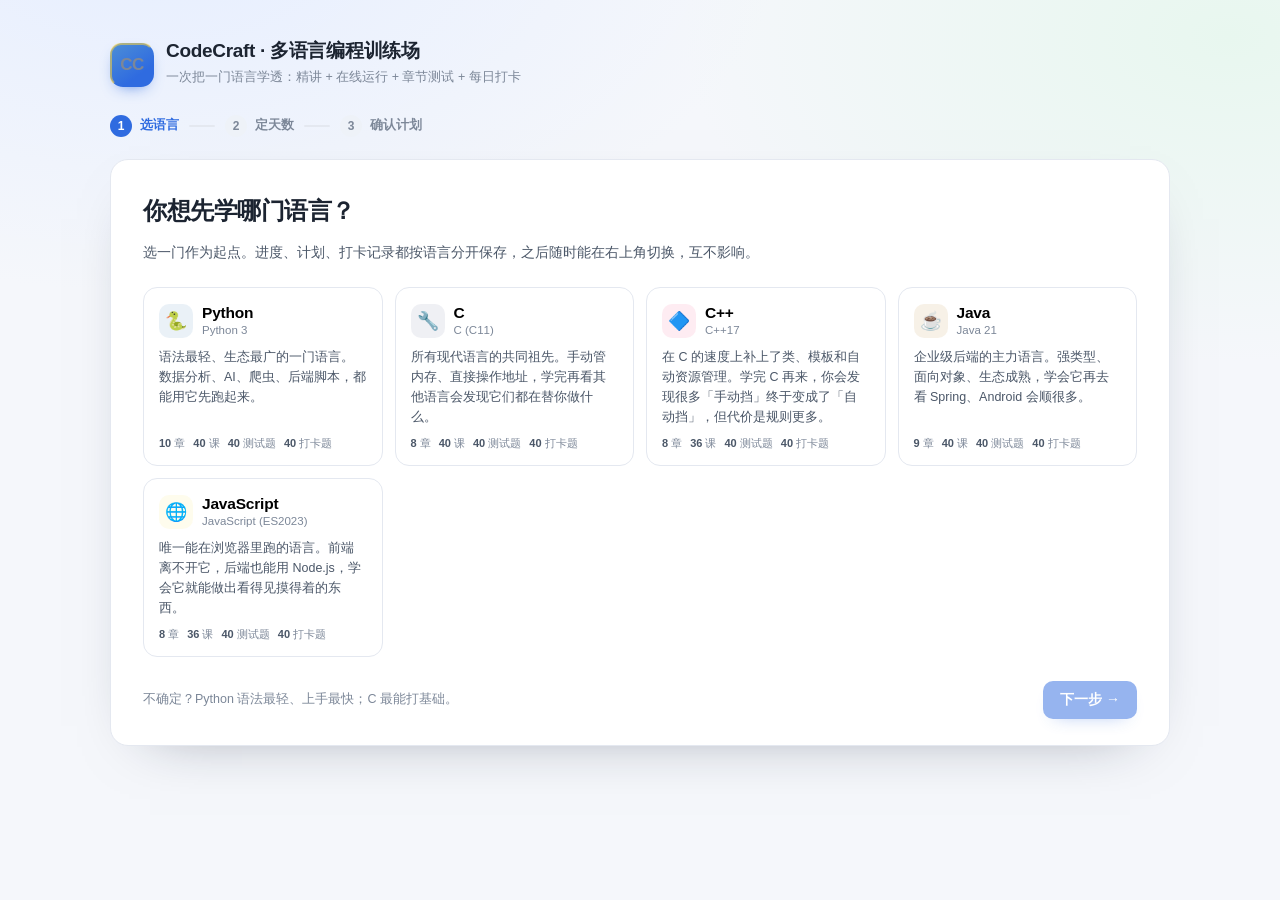
==== commit f943cef9: "content: 五门语言全部扩充到 192 课 / 400 题 - Python 10 章 40 课、C 8 章 40 课、C++ 8 章 36 课、Java 9 章 40 课、JavaScript" ====
--- a/CodeCraft.html
+++ b/CodeCraft.html
@@ -2260,7 +2260,7 @@
 
 /* ---- data/lang-c.js ---- */
 /* ============================================================
-   CodeCraft 数据 · C
+   CodeCraft 数据 · C（8 章 40 课）
    ============================================================ */
 window.LANGS = window.LANGS || {};
 
@@ -2278,7 +2278,7 @@
     {
       id: 'c1', num: 1, title: '从源码到可执行文件', icon: '⚙️',
       intro: 'C 和 Python 最大的差别，是你写的文件不能直接「跑」——它要先变成机器码。这一章讲清这中间的四步，以及 main、printf、变量这些最基础的东西。把「编译」这件事搞明白，后面 80% 的报错都能自己看懂。',
-      goals: ['说清预处理、编译、汇编、链接各做什么', '用 gcc 编译并看懂 -Wall 的警告', '用 printf 正确格式化输出', '认识 int / char / double 的大小与范围'],
+      goals: ['说清预处理、编译、汇编、链接各做什么', '用 gcc 编译并看懂 -Wall 的警告', '用 printf 正确格式化输出', '认识各类型的大小与范围'],
       lessons: [
         {
           id: 'c1l1', title: '程序的一生：四个阶段', key: '预处理 · 编译 · 链接', time: 12,
@@ -2310,13 +2310,13 @@
               ['%p', '指针', '打印地址，调试时有用'],
               ['%zu', 'size_t', '`sizeof` / `strlen` 的返回值用它']
             ] },
-            { t: 'code', x: '#include <stdio.h>\n\nint main(void) {\n    int age;\n    char name[32];\n    printf("输入姓名和年龄：");\n    if (scanf("%31s %d", name, &age) != 2) {\n        printf("输入格式不对\\n");\n        return 1;\n    }\n    printf("%s 明年 %d 岁\\n", name, age + 1);\n    return 0;\n}', out: '输入姓名和年龄：小明 20\n小明 明年 21 岁' },
+            { t: 'code', x: '#include <stdio.h>\n\nint main(void) {\n    int age = 20;\n    char name[32] = "小明";\n    /* 真实场景：scanf("%31s %d", name, &age) 读取输入 */\n    printf("%s 明年 %d 岁\\n", name, age + 1);\n    return 0;\n}', out: '小明 明年 21 岁' },
             { t: 'warn', x: '`scanf` 两个高频坑：① 读 `int` / `double` 必须加 `&` 取地址，漏了程序会崩；② 读字符串**不加** `&`，因为数组名本身就是地址。这两点写反了是新手最常见的崩溃原因。' },
             { t: 'note', x: '`scanf` 的返回值是「成功读到了几个值」。判断 `!= 2` 就能知道输入是不是格式不对，比读进来一堆垃圾值再去排查要省事得多。' }
           ]
         },
         {
-          id: 'c1l3', title: '变量、类型与 sizeof', key: '整型 · 浮点 · 大小', time: 12,
+          id: 'c1l3', title: '变量、类型与 sizeof', key: '整型 · 大小 · 范围', time: 12,
           blocks: [
             { t: 'p', x: 'C 的每个变量都有**确定的类型**，类型决定了它占几个字节、能表示多大范围、参与运算时怎么解释这些二进制位。Python 帮你自动管这些，C 要你自己管。' },
             { t: 'table', head: ['类型', '常见大小（64 位）', '范围 / 说明'], rows: [
@@ -2328,86 +2328,227 @@
               ['float', '4 字节', '约 7 位有效数字'],
               ['double', '8 字节', '约 15 位有效数字，浮点默认用它']
             ] },
-            { t: 'code', x: '#include <stdio.h>\n\nint main(void) {\n    printf("char   %zu\\n", sizeof(char));\n    printf("int    %zu\\n", sizeof(int));\n    printf("double %zu\\n", sizeof(double));\n    printf("pointer %zu\\n", sizeof(int *));\n    printf("array  %zu\\n", sizeof(int[5]));\n    return 0;\n}', out: 'char   1\nint    4\ndouble 8\npointer 8\narray  20' },
-            { t: 'h', x: '类型转换：整数除法最容易翻车' },
-            { t: 'code', x: '#include <stdio.h>\n\nint main(void) {\n    printf("%d\\n", 7 / 2);        /* 整数除法，向零截断 */\n    printf("%d\\n", -7 / 2);\n    printf("%.2f\\n", 7 / 2.0);    /* 有一个是浮点就走浮点 */\n    printf("%d\\n", (int)3.99);    /* 强制转换也是截断 */\n    printf("%d\\n", 7 % -2);       /* 取模结果符号跟着被除数 */\n    return 0;\n}', out: '3\n-3\n3.50\n3\n1' },
-            { t: 'warn', x: '**整数溢出在 C 里是未定义行为**，不是「变成负数」这么简单。`int` 装不下的计算，编译器可以做任何事。要处理大数就换 `long long`，别赌运气。' },
-            { t: 'principle', x: '**先想清楚「这个值会不会超范围」，再选类型。** 金额用整数分存储、计数用 `long long`、需要精确小数就别用浮点——这三个决定能省掉后期最难查的 bug。' }
+            { t: 'code', x: '#include <stdio.h>\n\nint main(void) {\n    printf("char    %zu\\n", sizeof(char));\n    printf("int     %zu\\n", sizeof(int));\n    printf("double  %zu\\n", sizeof(double));\n    printf("pointer %zu\\n", sizeof(int *));\n    printf("array   %zu\\n", sizeof(int[5]));\n    return 0;\n}', out: 'char    1\nint     4\ndouble  8\npointer 8\narray   20' },
+            { t: 'h', x: '声明时初始化的几种写法' },
+            { t: 'code', x: '#include <stdio.h>\n\nint main(void) {\n    int a = 10;          /* 十进制 */\n    int b = 0x1A;        /* 十六进制 26 */\n    int c = 012;         /* 八进制 10（前导 0 是八进制！） */\n    printf("%d %d %d\\n", a, b, c);\n\n    const int LIMIT = 100;   /* 只读，改它会编译报错 */\n    printf("limit=%d\\n", LIMIT);\n    return 0;\n}', out: '10 26 10\nlimit=100' },
+            { t: 'warn', x: '**前导 0 表示八进制**，是 C 里最阴的坑之一。写日期 `int t = 08;` 直接编译报错（八进制没有 8），写 `010` 你以为是一百，其实是 8。' },
+            { t: 'principle', x: '**不确定用哪个整数类型时，默认 `int`；需要 64 位就用 `long long`；存数组长度或 `sizeof` 结果用 `size_t`。** 这三条覆盖 95% 的场景。' }
+          ]
+        },
+        {
+          id: 'c1l4', title: '浮点数、精度与溢出', key: 'float · double · 范围', time: 12,
+          blocks: [
+            { t: 'p', x: '浮点数按 IEEE 754 存储：一部分位存符号，一部分存指数，剩下的存尾数。这意味着它**存不下精确的小数**——0.1 在二进制里是无限循环小数，只能近似。' },
+            { t: 'code', x: '#include <stdio.h>\n\nint main(void) {\n    double d = 0.1;\n    float  f = 0.1f;\n    printf("%.20f\\n", d);\n    printf("%d\\n", f == d);            /* float 提升后并不等于 double 的 0.1 */\n    printf("%.10f\\n", 1.0 / 3);\n    printf("%.3f\\n", 1e20 + 1 - 1e20);  /* 大数把小数字吃掉了 */\n    return 0;\n}', out: '0.10000000000000000555\n0\n0.3333333333\n0.000' },
+            { t: 'p', x: '三条实用结论：① **不要用 `==` 比较两个浮点数**，要判断差值小于某个精度（`fabs(a-b) < 1e-9`）；② 金额用「分」为单位的整数存，别用 `double`；③ `float` 只有约 7 位有效数字，科学计算一律用 `double`。' },
+            { t: 'h', x: '整数溢出：有符号是真的危险' },
+            { t: 'code', x: '#include <stdio.h>\n#include <limits.h>\n\nint main(void) {\n    printf("INT_MAX  %d\\n", INT_MAX);\n    printf("UINT_MAX %u\\n", UINT_MAX);\n\n    unsigned u = 0;\n    printf("无符号 0-1 = %u\\n", u - 1);   /* 回绕，明确定义 */\n\n    long long big = 3000000000LL;\n    printf("long long 存得下 %lld\\n", big);\n    return 0;\n}', out: 'INT_MAX  2147483647\nUINT_MAX 4294967295\n无符号 0-1 = 4294967295\nlong long 存得下 3000000000' },
+            { t: 'warn', x: '**有符号整数溢出是未定义行为（UB）**，不是「变成负数」这么友好。编译器有权假设它永远不会溢出，从而做出完全出乎意料的优化。无符号的回绕才是明确定义的。' },
+            { t: 'note', x: 'C 里 `%` 的结果符号跟**被除数**走：`-7 % 2` 是 `-1`，不是 `1`。想取「数学意义上的余数」（永远非负），写 `((a % b) + b) % b`。' }
           ]
         }
       ]
     },
     {
-      id: 'c2', num: 2, title: '运算符与流程控制', icon: '🔀',
-      intro: 'C 的运算符有小脾气：除法看类型、自增看顺序、逻辑运算会短路。这一章把这些坑一次讲透，再把 if / for / while 的写法定型。',
-      goals: ['正确使用整除、取模与复合赋值', '解释 i++ 与 ++i 的区别', '用短路求值避免空指针访问', '熟练写 for / while 与 break / continue'],
+      id: 'c2', num: 2, title: '运算符与表达式', icon: '🔀',
+      intro: 'C 的运算符有小脾气：除法看类型、自增看顺序、逻辑运算会短路、位运算和逻辑运算长得像但完全不是一回事。这一章把这些坑一次讲透。',
+      goals: ['正确使用整除、取模与复合赋值', '解释 i++ 与 ++i 的区别', '看懂短路求值并利用它防崩溃', '用位掩码管理一组开关'],
       lessons: [
         {
-          id: 'c2l1', title: '整数运算与自增的坑', key: '整除 · 取模 · i++', time: 12,
-          blocks: [
-            { t: 'p', x: '在 C 里，**两个整数相除结果还是整数**，小数部分直接扔掉（不是四舍五入）。想把平均值算对，得让其中一个操作数变成浮点。' },
-            { t: 'code', x: '#include <stdio.h>\n\nint main(void) {\n    int a = 7, b = 2;\n    printf("%d\\n", a / b);            /* 3：小数部分被丢掉 */\n    printf("%d\\n", a % b);             /* 余数 1 */\n    printf("%.1f\\n", (double)a / b);   /* 3.5：先转再除 */\n    printf("%.1f\\n", a * 1.0 / b);     /* 3.5：乘浮点也能升格 */\n    return 0;\n}', out: '3\n1\n3.5\n3.5' },
-            { t: 'h', x: '前置 ++ 与后置 ++' },
-            { t: 'code', x: '#include <stdio.h>\n\nint main(void) {\n    int i = 5;\n    printf("%d\\n", i++);   /* 先用 5，再变 6 */\n    printf("%d\\n", i);\n    printf("%d\\n", ++i);   /* 先变 7，再用 7 */\n    printf("%d\\n", i);\n    return 0;\n}', out: '5\n6\n7\n7' },
-            { t: 'warn', x: '**同一表达式里不要对同一个变量多次自增**，比如 `i = i++ + ++i;`。C 标准规定这种行为是未定义的，不同编译器给出不同结果甚至直接优化掉。' },
-            { t: 'note', x: '`+=` `-=` `*=` `/=%=` 这些复合赋值不只是简写：对 `a[i++] += 1` 这种表达式，下标只算一次，比 `a[i] = a[i] + 1` 更安全。' }
-          ]
-        },
-        {
-          id: 'c2l2', title: 'if、逻辑短路与三目运算', key: '条件 · 短路 · 真假', time: 10,
-          blocks: [
-            { t: 'p', x: 'C 里没有真正的布尔类型（C99 之前）：**0 是假，非 0 都是真**。所以 `if (1)`、`if (-1)`、`if ("x")` 都成立。理解这一点，才看得懂老代码里的 `if (!ptr)`。' },
+          id: 'c2l1', title: '整数除法与取模', key: '整除 · 取模 · 复合赋值', time: 12,
+          blocks: [
+            { t: 'p', x: '在 C 里，**两个整数相除结果还是整数**，小数部分直接扔掉（向零截断，不是四舍五入）。想把平均值算对，得让其中一个操作数变成浮点。' },
+            { t: 'code', x: '#include <stdio.h>\n\nint main(void) {\n    int a = 7, b = 2;\n    printf("%d\\n", a / b);            /* 3：小数部分被丢掉 */\n    printf("%d\\n", a % b);             /* 余数 1 */\n    printf("%.1f\\n", (double)a / b);   /* 3.5：先转再除 */\n    printf("%.1f\\n", a * 1.0 / b);     /* 3.5：乘浮点也能升格 */\n    printf("%d\\n", -7 / 2);            /* -3：向零截断 */\n    return 0;\n}', out: '3\n1\n3.5\n3.5\n-3' },
+            { t: 'h', x: '取模能干的三件事' },
+            { t: 'code', x: '#include <stdio.h>\n\nint main(void) {\n    int n = 47;\n    printf("个位 %d\\n", n % 10);\n    printf("奇偶 %s\\n", n % 2 ? "奇" : "偶");\n    printf("秒转时分 %02d:%02d\\n", 3725 / 60 % 60, 3725 % 60);\n    return 0;\n}', out: '个位 7\n奇偶 奇\n秒转时分 02:05' },
+            { t: 'note', x: '复合赋值 `+= -= *= /= %=` 不只是简写。对 `a[i++] += 1` 这种表达式，下标只求值一次，而写成 `a[i] = a[i] + 1` 会自增两次——这是「宏参数」「副作用」问题的同源版本。' },
+            { t: 'warn', x: '**除以 0 在 C 里是崩溃，不是异常。** 整数除零直接触发 SIGFPE 终止进程，浮点除零得到 `inf` 或 `nan` 并继续往后传染。做除法前先判一下除数。' }
+          ]
+        },
+        {
+          id: 'c2l2', title: '关系、逻辑与短路求值', key: 'if · && · ||', time: 12,
+          blocks: [
+            { t: 'p', x: 'C 里没有专门的布尔类型（C99 之前）：**0 是假，非 0 都是真**。所以 `if (1)`、`if (-1)`、`if ("x")` 都成立。理解这一点，才看得懂老代码里的 `if (!ptr)`。' },
             { t: 'code', x: '#include <stdio.h>\n\nint main(void) {\n    int score = 85;\n    if (score >= 90)      printf("优秀\\n");\n    else if (score >= 60) printf("及格\\n");\n    else                  printf("不及格\\n");\n\n    /* 三目：适合「二选一取值」，不适合堆逻辑 */\n    printf("%s\\n", score >= 60 ? "pass" : "fail");\n    return 0;\n}', out: '及格\npass' },
-            { t: 'h', x: '短路求值：一个免费的安全网' },
-            { t: 'code', x: '#include <stdio.h>\n\nint main(void) {\n    int *p = NULL;\n    /* 左边为假，右边根本不会执行，所以不会崩 */\n    if (p != NULL && *p > 0) {\n        printf("有值\\n");\n    } else {\n        printf("空指针，已跳过\\n");\n    }\n    /* 反过来写 p != NULL 在后面就晚了 */\n    return 0;\n}', out: '空指针，已跳过' },
+            { t: 'h', x: '短路：一个免费的安全网' },
+            { t: 'code', x: '#include <stdio.h>\n\nint main(void) {\n    int *p = NULL;\n    /* 左边为假，右边根本不执行，所以不会崩 */\n    if (p != NULL && *p > 0) {\n        printf("有值\\n");\n    } else {\n        printf("空指针，已跳过\\n");\n    }\n    return 0;\n}', out: '空指针，已跳过' },
             { t: 'table', head: ['运算符', '含义', '备注'], rows: [
-              ['&&', '逻辑与', '左边假 → 右边不求值'],
-              ['||', '逻辑或', '左边真 → 右边不求值'],
-              ['!', '逻辑非', '`!0` 得 1'],
-              ['& | ^', '按位与 / 或 / 异或', '整数的每一位独立运算，别和逻辑混用']
-            ] },
-            { t: 'warn', x: '**`=` 和 `==` 打错是 C 里最经典的 bug。** `if (x = 5)` 不是比较，是把 5 赋给 x 然后判断非零 → 永远成立。开 `-Wall` 会警告 `suggest parentheses around assignment`。' }
-          ]
-        },
-        {
-          id: 'c2l3', title: 'for、while 与循环控制', key: '循环 · break · continue', time: 10,
-          blocks: [
-            { t: 'p', x: '三种循环各有适用场景：**次数确定用 for**，**条件驱动用 while**，**至少执行一次用 do-while**。选错了不是不能跑，但读起来会别扭。' },
-            { t: 'code', x: '#include <stdio.h>\n\nint main(void) {\n    for (int i = 0; i < 3; i++) {\n        printf("i=%d ", i);\n    }\n    printf("\\n");\n\n    int n = 100, steps = 0;\n    while (n != 1) {              /* 冰雹序列，长度不可预知 → while */\n        n = (n % 2 == 0) ? n / 2 : 3 * n + 1;\n        steps++;\n    }\n    printf("步骤数 %d\\n", steps);\n    return 0;\n}', out: 'i=0 i=1 i=2 \n步骤数 25' },
-            { t: 'code', x: '#include <stdio.h>\n\nint main(void) {\n    for (int i = 0; i < 10; i++) {\n        if (i % 2 == 0) continue;   /* 跳过偶数 */\n        if (i > 7) break;           /* 超过 7 就结束整个循环 */\n        printf("%d ", i);\n    }\n    printf("\\n");\n    return 0;\n}', out: '1 3 5 7' },
-            { t: 'note', x: '`break` 只跳出**最内层**循环。要从两层循环里一起退出，用标志变量或 `goto done;`（在 C 里，跳出多层循环是 `goto` 少见的正当用途）。' },
-            { t: 'warn', x: '`for (int i = 0; i <= n; i++)` 里的 `<=` 是经典越界源头：数组长度 n 时合法下标是 0~n-1。写 `i < n` 几乎总是对的。' }
+              ['&&', '逻辑与', '左边为假 → 右边不求值'],
+              ['||', '逻辑或', '左边为真 → 右边不求值'],
+              ['!', '逻辑非', '`!0` 得 1，`!5` 得 0'],
+              ['& | ^', '按位与 / 或 / 异或', '逐位运算，别和逻辑混用'],
+              ['?:', '三目', '唯一的三元运算符']
+            ] },
+            { t: 'warn', x: '**`=` 和 `==` 打错是 C 里最经典的 bug。** `if (x = 5)` 不是比较，是把 5 赋给 x 然后判断非零 → 永远成立。开 `-Wall` 会警告 `suggest parentheses around assignment`。' },
+            { t: 'tip', x: '把常量写在左边（`if (5 == x)`）叫 Yoda 写法，能让你把 `==` 打成 `=` 时报错。现代做法是开 `-Wall` 让编译器提醒，别牺牲可读性。' }
+          ]
+        },
+        {
+          id: 'c2l3', title: '位运算：直接操作二进制', key: '& | ^ ~ << >>', time: 12,
+          blocks: [
+            { t: 'p', x: '位运算把整数当成一排二进制位来操作。它在**权限标志、压缩存储、哈希、图形处理**里到处都在用，也是理解「为什么 2 的幂这么快」的入口。' },
+            { t: 'table', head: ['运算符', '名字', '例子（4 位）'], rows: [
+              ['a & b', '按位与', '1100 & 1010 = 1000，用来「取某几位」'],
+              ['a | b', '按位或', '1100 | 1010 = 1110，用来「置位」'],
+              ['a ^ b', '按位异或', '1100 ^ 1010 = 0110，相同为 0，不同为 1'],
+              ['~a', '按位取反', '~1100 = 0011（所有位都翻转）'],
+              ['a << n', '左移', '每移 1 位乘 2'],
+              ['a >> n', '右移', '每移 1 位除 2（无符号补 0）']
+            ] },
+            { t: 'code', x: '#include <stdio.h>\n\nint main(void) {\n    unsigned a = 12;   /* 1100 */\n    unsigned b = 10;   /* 1010 */\n    printf("%u %u %u %u\\n", a & b, a | b, a ^ b, ~a & 0xF);\n    printf("%u %u\\n", a << 1, a >> 2);\n\n    unsigned x = 0xAB;\n    printf("%02X %02X %02X\\n", x & 0x0F, x | 0x100, x ^ 0xFF);\n    return 0;\n}', out: '8 14 6 3\n24 3\n0B 1AB 54' },
+            { t: 'p', x: '上面最后一行演示了位运算的三种典型用法：`x & 0x0F` **取低 4 位**；`x | 0x100` **把第 8 位置 1**；`x ^ 0xFF` **把低 8 位全部翻转**。' },
+            { t: 'h', x: '实战：用一位存一个开关' },
+            { t: 'code', x: '#include <stdio.h>\n\n#define READ   (1u << 0)   /* 001 */\n#define WRITE  (1u << 1)   /* 010 */\n#define EXEC   (1u << 2)   /* 100 */\n\nint main(void) {\n    unsigned perm = READ | WRITE;\n    printf("权限位 %u\\n", perm);\n    printf("有读权限：%d\\n", (perm & READ) != 0);\n    printf("有执行权限：%d\\n", (perm & EXEC) != 0);\n\n    perm |= EXEC;      /* 加上执行 */\n    perm &= ~WRITE;    /* 去掉写 */\n    printf("改完 %u\\n", perm);\n    return 0;\n}', out: '权限位 3\n有读权限：1\n有执行权限：0\n改完 5' },
+            { t: 'warn', x: '右移**有符号负数**是「实现定义」的（多数编译器做算术右移，补符号位）。要逻辑右移就用 `unsigned`，别拿 `int` 去移负数。' },
+            { t: 'principle', x: '**`&` 是取位，`&&` 是判断整体真假。** 写成 `if (flags && MASK)` 永远为真（两个都非零），必须是 `if (flags & MASK)`。这个笔误编译器不会提醒。' }
+          ]
+        },
+        {
+          id: 'c2l4', title: '自增、优先级与结合性', key: 'i++ · ++i · 求值顺序', time: 10,
+          blocks: [
+            { t: 'p', x: '`i++` 和 `++i` 单独成句时完全一样；一旦混进表达式，就分别代表「先取值」和「先自增」。而**同一表达式里多次修改同一个变量是未定义行为**，结果不可依赖。' },
+            { t: 'code', x: '#include <stdio.h>\n\nint main(void) {\n    int i = 5;\n    printf("%d\\n", i++);   /* 先用 5，再变 6 */\n    printf("%d\\n", ++i);   /* 先变 7，再用 7 */\n    printf("%d\\n", i);\n\n    int a = 2, b = 3, c = 4;\n    printf("%d\\n", a + b * c);      /* 乘法优先 */\n    printf("%d\\n", (a + b) * c);\n    printf("%d\\n", a < b && b < c); /* 关系优先于逻辑 */\n    return 0;\n}', out: '5\n7\n7\n14\n20\n1' },
+            { t: 'table', head: ['优先级（高→低）', '运算符'], rows: [
+              ['1', '`()` `[]` `->` `.`'],
+              ['2', '`!` `~` `++` `--` `(类型)` `*` `&` `sizeof`'],
+              ['3', '`*` `/` `%`'],
+              ['4', '`+` `-`'],
+              ['5', '`<<` `>>`'],
+              ['6', '`<` `<=` `>` `>=`'],
+              ['7', '`==` `!=`'],
+              ['8', '`&` → `^` → `|`'],
+              ['9', '`&&` → `||`'],
+              ['10', '`?:` → 赋值 → 逗号']
+            ] },
+            { t: 'warn', x: '`i = i++ + ++i;` 这种写法是**未定义行为**，gcc 在不同优化级别下结果可能不同。规则很简单：一个表达式里，同一个变量最多改一次。' },
+            { t: 'note', x: '记不住优先级不要紧，**加括号**。`(a & 0x0F) == 3` 和 `a & (0x0F == 3)` 差别巨大，前者正常，后者恒为 0。位运算和比较混用时，永远加括号。' }
+          ]
+        },
+        {
+          id: 'c2l5', title: '类型提升与强制转换', key: '隐式转换 · 截断', time: 10,
+          blocks: [
+            { t: 'p', x: '两种不同类型一起运算时，C 会按「低精度 → 高精度」自动提升：`char` → `int` → `long` → `float` → `double`。这个规则大多数时候帮你，有时也会悄悄吃掉精度。' },
+            { t: 'code', x: '#include <stdio.h>\n\nint main(void) {\n    char c = \'A\';\n    printf("%d\\n", c + 1);            /* char 提升为 int：66 */\n    printf("%c\\n", c + 1);            /* 当字符打印：B */\n\n    printf("%d\\n", (int)3.99);        /* 强制转换：截断，不是四舍五入 */\n    printf("%.2f\\n", (double)7 / 2);  /* 先转再除 */\n\n    int n = 300;\n    printf("%d\\n", (char)n);          /* 只留低 8 位：300-256 = 44 */\n    return 0;\n}', out: '66\nB\n3\n3.50\n44' },
+            { t: 'warn', x: '**把大类型塞进小类型是「截断」，不会报错也不会警告（除非开 `-Wconversion`）。** `int` 转 `char` 只保留低 8 位，`double` 转 `int` 直接砍掉小数。这类错误在数据量小的时候看不出来，量大之后才爆发。' },
+            { t: 'code', x: '#include <stdio.h>\n\nint main(void) {\n    int a = 5, b = 2;\n    /* 想让结果带小数，分子分母至少一个是浮点 */\n    printf("%d\\n", a / b);\n    printf("%.1f\\n", (double)a / b);\n    printf("%.1f\\n", a / (double)b);\n    printf("%.1f\\n", a * 1.0 / b);\n    return 0;\n}', out: '2\n2.5\n2.5\n2.5' },
+            { t: 'principle', x: '**转换要么显式写出来，要么确认它绝对安全。** 显式 `(double)` 本身不改变运算结果，但它告诉读代码的人「我知道这里在转换」——这个信息比转换本身更值钱。' }
           ]
         }
       ]
     },
     {
-      id: 'c3', num: 3, title: '数组与字符串', icon: '📚',
+      id: 'c3', num: 3, title: '分支与循环', icon: '🔁',
+      intro: '程序的「智能」全靠分支和循环。这一章除了语法，更重要的是几个固定套路：分段判断、按值分发、逐位拆解、双层遍历。套路熟了，写起来就是填空。',
+      goals: ['写出清晰的多分支判断', '用 switch 做按值分发并理解穿透', '在 for / while / do-while 之间正确选择', '用 break / continue 控制循环节奏'],
+      lessons: [
+        {
+          id: 'c3l1', title: 'if-else 与条件表达式', key: '分支 · 三目 · 嵌套', time: 10,
+          blocks: [
+            { t: 'p', x: '`if` 后面跟一个表达式，**非 0 就走第一个分支**。多个条件按顺序判断，第一个成立的赢——所以顺序很重要：把最严格的条件放前面。' },
+            { t: 'code', x: '#include <stdio.h>\n\nint main(void) {\n    int year = 2024;\n    /* 闰年：能被 4 整除且不能被 100 整除，或者能被 400 整除 */\n    int leap = (year % 4 == 0 && year % 100 != 0) || year % 400 == 0;\n    printf("%d 是闰年吗：%d\\n", year, leap);\n\n    int score = 78;\n    char grade = score >= 90 ? \'A\' : score >= 80 ? \'B\' : score >= 60 ? \'C\' : \'D\';\n    printf("等级 %c\\n", grade);\n    return 0;\n}', out: '2024 是闰年吗：1\n等级 C' },
+            { t: 'note', x: '三目运算符可以嵌套，但**超过两层就该改成 if-else 或查表**。可读性比行数重要。' },
+            { t: 'h', x: '判断区间的两种写法' },
+            { t: 'code', x: '#include <stdio.h>\n\nint main(void) {\n    int x = 55;\n    /* 写法一：链式 else if，条件互斥且有序 */\n    if (x < 0)        printf("负数\\n");\n    else if (x < 60)  printf("不及格\\n");\n    else if (x < 85)  printf("及格\\n");\n    else              printf("优秀\\n");\n\n    /* 写法二：数学上写成闭区间，读起来更直观 */\n    if (x >= 0 && x < 60) printf("同样是不及格\\n");\n    return 0;\n}', out: '不及格\n同样是不及格' },
+            { t: 'warn', x: '`if (0 <= x <= 100)` 在 C 里**永远成立**。它先算 `(0 <= x)` 得到 0 或 1，再算 `1 <= 100`。区间判断必须用 `&&` 连接两个比较。' },
+            { t: 'principle', x: '**先写最简单的分支，复杂的放后面。** 把「正常情况」写在前面、异常情况用 else 兜底，代码会短很多。' }
+          ]
+        },
+        {
+          id: 'c3l2', title: 'switch 与 case 穿透', key: 'switch · break · default', time: 10,
+          blocks: [
+            { t: 'p', x: '当判断依据是**同一个整数的多个具体值**时，`switch` 比一串 `else if` 更清楚。它只能用于整型（`int` / `char` / `enum`），不能比较区间、不能比较浮点和字符串。' },
+            { t: 'code', x: '#include <stdio.h>\n\nint days_of(int m) {\n    switch (m) {\n        case 2:  return 28;\n        case 4:  case 6: case 9: case 11: return 30;   /* 故意穿透：共用一段逻辑 */\n        default: return 31;\n    }\n}\n\nint main(void) {\n    int ms[3] = {2, 4, 7};\n    for (int i = 0; i < 3; i++)\n        printf("%d 月 %d 天\\n", ms[i], days_of(ms[i]));\n    return 0;\n}', out: '2 月 28 天\n4 月 30 天\n7 月 31 天' },
+            { t: 'h', x: '漏写 break 会「穿透」' },
+            { t: 'code', x: '#include <stdio.h>\n\nint main(void) {\n    int x = 1;\n    switch (x) {\n        case 1: printf("一\\n");        /* 少了 break，继续往下执行 */\n        case 2: printf("二\\n"); break;\n        case 3: printf("三\\n"); break;\n    }\n    return 0;\n}', out: '一\n二' },
+            { t: 'warn', x: '**穿透（fall through）不是 bug，是特性，但 99% 的时候是失误。** 有意穿透时写一行注释 `/* fall through */`，gcc 的 `-Wimplicit-fallthrough` 就不会报警。' },
+            { t: 'note', x: '`default` 不是必须的，但建议总是写上——它让读代码的人知道「其余情况你考虑过了」。可以写 `default: break;` 表示什么都不做。' }
+          ]
+        },
+        {
+          id: 'c3l3', title: 'while 与 do-while', key: '条件循环 · 至少一次', time: 10,
+          blocks: [
+            { t: 'p', x: '`while` 是「先判断再执行」，可能一次都不执行；`do-while` 是「先执行再判断」，至少执行一次。后者适合「先读一次输入，再看要不要继续」这类场景。' },
+            { t: 'code', x: '#include <stdio.h>\n\nint main(void) {\n    int n = 12345, digits = 0, sum = 0;\n    int t = n;\n    while (t > 0) {          /* 逐位拆解的固定套路 */\n        sum += t % 10;       /* 取最后一位 */\n        t /= 10;             /* 砍掉最后一位 */\n        digits++;\n    }\n    printf("%d 有 %d 位，各位和 %d\\n", n, digits, sum);\n    return 0;\n}', out: '12345 有 5 位，各位和 15' },
+            { t: 'code', x: '#include <stdio.h>\n\nint main(void) {\n    int i = 0;\n    do {\n        i += 3;\n    } while (i < 10);\n    printf("do-while 结束 i=%d\\n", i);\n\n    /* 对比：while 版本，条件一开始就不成立时一次都不执行 */\n    int j = 100;\n    while (j < 10) j++;\n    printf("while 结束 j=%d\\n", j);\n    return 0;\n}', out: 'do-while 结束 i=12\nwhile 结束 j=100' },
+            { t: 'warn', x: '`while` 循环里**必须让条件有机会变假**。忘了 `i++` 会死循环，程序卡住但 CPU 占满——这种 bug 在评测系统里表现为「超时」。' },
+            { t: 'tip', x: '读输入到文件尾的标准写法是 `while (scanf("%d", &x) == 1) { ... }`。`scanf` 返回成功读入的个数，读到 EOF 返回 -1，循环自然结束。' }
+          ]
+        },
+        {
+          id: 'c3l4', title: 'for 循环的四种变体', key: 'for · 步长 · 累加', time: 10,
+          blocks: [
+            { t: 'p', x: '`for (初始化; 条件; 步进)` 把循环的三要素写在一行，适合**次数已知**的场景。三部分都可以省略，也可以写多个表达式（用逗号分隔）。' },
+            { t: 'code', x: '#include <stdio.h>\n\nint main(void) {\n    for (int i = 0; i < 5; i++) printf("%d ", i);\n    printf("\\n");\n\n    for (int i = 10; i > 0; i -= 3) printf("%d ", i);   /* 倒着走、步长 3 */\n    printf("\\n");\n\n    int s = 0;\n    for (int i = 1; i <= 100; i++) s += i;              /* 累加 */\n    printf("1..100 = %d\\n", s);\n    return 0;\n}', out: '0 1 2 3 4\n10 7 4 1\n1..100 = 5050' },
+            { t: 'h', x: '多变量与提前结束' },
+            { t: 'code', x: '#include <stdio.h>\n\nint main(void) {\n    /* 双指针从两端往中间走 */\n    int a[6] = {1, 2, 3, 4, 5, 6};\n    for (int i = 0, j = 5; i < j; i++, j--) {\n        int t = a[i]; a[i] = a[j]; a[j] = t;\n    }\n    for (int i = 0; i < 6; i++) printf("%d ", a[i]);\n    printf("\\n");\n    return 0;\n}', out: '6 5 4 3 2 1' },
+            { t: 'note', x: 'C99 起允许 `for (int i = 0; ...)` 在循环内声明变量，作用域只在这个循环里。老代码里常见 `int i;` 提到外面声明，是为了兼容 C89。' },
+            { t: 'warn', x: '`for (int i = 0; i <= 5; i++)` 遍历长度 5 的数组会越界一次。**遍历数组统一用 `i < n`**，把 `n = sizeof(a)/sizeof(a[0])` 单独算出来。' }
+          ]
+        },
+        {
+          id: 'c3l5', title: 'break、continue 与提前退出', key: '跳出 · 跳过', time: 10,
+          blocks: [
+            { t: 'p', x: '`break` 立刻结束**当前这一层**循环；`continue` 跳过本次剩余部分，直接进入下一轮。两者都只管最近的一层循环——嵌套时容易搞错。' },
+            { t: 'code', x: '#include <stdio.h>\n\nint main(void) {\n    for (int i = 2; i < 20; i++) {\n        int is_prime = 1;\n        for (int d = 2; d * d <= i; d++) {\n            if (i % d == 0) { is_prime = 0; break; }   /* 只跳出内层 */\n        }\n        if (!is_prime) continue;                       /* 跳过本轮打印 */\n        printf("%d ", i);\n    }\n    printf("\\n");\n    return 0;\n}', out: '2 3 5 7 11 13 17 19' },
+            { t: 'h', x: '如何从两层循环一起退出' },
+            { t: 'code', x: '#include <stdio.h>\n\nint main(void) {\n    int target = 7;\n    int a[3][3] = {{1, 2, 3}, {4, 5, 6}, {7, 8, 9}};\n    int fi = -1, fj = -1;\n\n    for (int i = 0; i < 3 && fi < 0; i++) {     /* 办法一：把条件写进外层 */\n        for (int j = 0; j < 3; j++) {\n            if (a[i][j] == target) { fi = i; fj = j; break; }\n        }\n    }\n    printf("找到 %d 在 (%d,%d)\\n", target, fi, fj);\n    return 0;\n}', out: '找到 7 在 (2,0)' },
+            { t: 'note', x: '另一个办法是 `goto done;`，跳到函数末尾的标签。很多人被教导「goto 有害」，但在 C 里用它做**统一的错误清理出口**是被广泛接受的写法（Linux 内核里到处都是）。' },
+            { t: 'warn', x: '`continue` 在 `while` 里会**跳回条件判断**，在 `for` 里会**先执行步进再判断**。如果在 `continue` 前面改了计数器，行为会不一致，写的时候过一遍脑子。' }
+          ]
+        },
+        {
+          id: 'c3l6', title: '嵌套循环与三个经典算法', key: '嵌套 · 累乘 · 辗转相除', time: 12,
+          blocks: [
+            { t: 'p', x: '嵌套循环的复杂度是外层次数 × 内层次数。两层各 100 次就是 1 万次操作——这个「乘积」概念决定了程序在数据变大后会不会卡死。' },
+            { t: 'code', x: '#include <stdio.h>\n\nint main(void) {\n    for (int i = 1; i <= 3; i++) {\n        for (int j = 1; j <= 4; j++) printf("%2d ", i * j);\n        printf("\\n");\n    }\n    return 0;\n}', out: ' 1  2  3  4\n 2  4  6  8\n 3  6  9 12' },
+            { t: 'h', x: '套路一：辗转相除求最大公约数' },
+            { t: 'code', x: '#include <stdio.h>\n\nint main(void) {\n    int a = 84, b = 36;\n    int x = a, y = b;\n    while (y) {\n        int t = x % y;\n        x = y;\n        y = t;\n    }\n    printf("gcd(%d,%d) = %d\\n", a, b, x);\n    printf("lcm = %d\\n", a / x * b);   /* 先除后乘，避免溢出 */\n    return 0;\n}', out: 'gcd(84,36) = 12\nlcm = 252' },
+            { t: 'h', x: '套路二：判断回文数' },
+            { t: 'code', x: '#include <stdio.h>\n\nint main(void) {\n    int n = 12321, rev = 0, t = n;\n    while (t > 0) {\n        rev = rev * 10 + t % 10;\n        t /= 10;\n    }\n    printf("%d 反转是 %d，回文：%s\\n", n, rev, rev == n ? "是" : "否");\n    return 0;\n}', out: '12321 反转是 12321，回文：是' },
+            { t: 'principle', x: '**这三个套路（逐位拆解、辗转相除、反转比较）能解决一大半入门题。** 遇到新题先问：能不能套到其中一个上？' }
+          ]
+        }
+      ]
+    },
+    {
+      id: 'c4', num: 4, title: '数组与字符串', icon: '📚',
       intro: 'C 的数组不带长度信息，字符串没有专门的类型。这两个「缺失」是所有缓冲区溢出的根源，也是 C 必须学指针的伏笔。这一章讲清「连续内存 + 长度自己记」这个模型。',
-      goals: ['声明、初始化、遍历数组', '理解数组下标从 0 开始且不做越界检查', '说清字符串结尾的 \\0 是什么', '会用 strlen / strcpy / strcmp'],
+      goals: ['声明、初始化、遍历一维与二维数组', '理解下标从 0 开始且不做越界检查', '说清字符串结尾的 \\0 是什么', '会用 strlen / strcpy / strcmp 与冒泡排序'],
       lessons: [
         {
-          id: 'c3l1', title: '数组：一段连续的内存', key: '数组 · 越界', time: 12,
+          id: 'c4l1', title: '一维数组：一段连续的内存', key: '数组 · 越界', time: 12,
           blocks: [
             { t: 'p', x: '`int a[5]` 在内存里就是**连续的 5 个 int**，共 20 字节。数组名在大多数场合会退化成指向首元素的指针，所以 `a` 和 `&a[0]` 的值一样。' },
-            { t: 'code', x: '#include <stdio.h>\n\nint main(void) {\n    int a[5] = {80, 92, 66, 100, 71};\n    int sum = 0;\n    for (int i = 0; i < 5; i++) sum += a[i];\n    printf("总分 %d，平均 %.2f\\n", sum, sum / 5.0);\n\n    /* 只初始化前两个，其余自动为 0 */\n    int b[5] = {1, 2};\n    printf("%d %d %d\\n", b[0], b[2], b[4]);\n    return 0;\n}', out: '总分 409，平均 81.80\n1 0 0' },
+            { t: 'code', x: '#include <stdio.h>\n\nint main(void) {\n    int a[5] = {80, 92, 66, 100, 71};\n    int sum = 0;\n    for (int i = 0; i < 5; i++) sum += a[i];\n    printf("总分 %d，平均 %.2f\\n", sum, sum / 5.0);\n\n    int b[5] = {1, 2};      /* 只初始化前两个，其余自动为 0 */\n    printf("%d %d %d\\n", b[0], b[2], b[4]);\n    return 0;\n}', out: '总分 409，平均 81.80\n1 0 0' },
             { t: 'warn', x: '**C 不会检查数组越界。** `int a[5]; a[10] = 1;` 照样编译通过，运行时直接踩坏别的变量或崩溃。这类 bug 往往在别处表现出来，最难查。' },
-            { t: 'code', x: '#include <stdio.h>\n\nint main(void) {\n    int a[3] = {1, 2, 3};\n    /* 求长度：总字节数 / 单个元素字节数，只在数组本体上有效 */\n    int n = sizeof(a) / sizeof(a[0]);\n    printf("n = %d\\n", n);\n\n    int max = a[0];\n    for (int i = 1; i < n; i++) if (a[i] > max) max = a[i];\n    printf("max = %d\\n", max);\n    return 0;\n}', out: 'n = 3\nmax = 3' },
-            { t: 'note', x: '`sizeof(a) / sizeof(a[0])` 在函数参数里会失效——数组传参会退化成指针，`sizeof` 只剩 8。所以传数组时必须**另外传长度**，这是 C 接口的固定套路。' }
-          ]
-        },
-        {
-          id: 'c3l2', title: '字符串就是字符数组', key: 'char[] · \\0', time: 10,
+            { t: 'code', x: '#include <stdio.h>\n\nint main(void) {\n    int a[5] = {3, 9, 2, 7, 5};\n    /* 求长度：总字节数 / 单个元素字节数，只在数组本体上有效 */\n    int n = sizeof(a) / sizeof(a[0]);\n    printf("n = %d\\n", n);\n\n    int max = a[0], min = a[0];\n    for (int i = 1; i < n; i++) {\n        if (a[i] > max) max = a[i];\n        if (a[i] < min) min = a[i];\n    }\n    printf("max=%d min=%d\\n", max, min);\n    return 0;\n}', out: 'n = 5\nmax=9 min=2' },
+            { t: 'note', x: '`sizeof(a) / sizeof(a[0])` 在函数参数里会失效——数组传参会退化成指针，`sizeof` 只剩 8。所以传数组时必须**另外传长度**，这是 C 接口的固定套路。' },
+            { t: 'principle', x: '**数组和长度永远成对出现。** 写函数时把 `(int a[], int n)` 当成一个整体，就不会出现「忘了传长度」这种低级错误。' }
+          ]
+        },
+        {
+          id: 'c4l2', title: '二维数组与矩阵', key: '二维 · 转置 · 内存布局', time: 12,
+          blocks: [
+            { t: 'p', x: '`int m[2][3]` 是「2 行 3 列」，内存里仍然是**一条连续的 24 字节**，按行优先排列：m[0][0] m[0][1] m[0][2] m[1][0]... 所谓二维只是下标的换算。' },
+            { t: 'code', x: '#include <stdio.h>\n\nint main(void) {\n    int m[2][3] = {{1, 2, 3}, {4, 5, 6}};\n    int sum = 0;\n    for (int i = 0; i < 2; i++)\n        for (int j = 0; j < 3; j++)\n            sum += m[i][j];\n    printf("sum=%d\\n", sum);\n    printf("整体 %zu 字节，一行 %zu 字节\\n", sizeof(m), sizeof(m[0]));\n    return 0;\n}', out: 'sum=21\n整体 24 字节，一行 12 字节' },
+            { t: 'h', x: '转置：行列互换' },
+            { t: 'code', x: '#include <stdio.h>\n\nint main(void) {\n    int m[2][3] = {{1, 2, 3}, {4, 5, 6}};\n    int t[3][2];\n    for (int i = 0; i < 2; i++)\n        for (int j = 0; j < 3; j++)\n            t[j][i] = m[i][j];\n\n    for (int i = 0; i < 3; i++) {\n        for (int j = 0; j < 2; j++) printf("%d ", t[i][j]);\n        printf("\\n");\n    }\n    return 0;\n}', out: '1 4\n2 5\n3 6' },
+            { t: 'note', x: '二维数组作为函数参数时，**列数必须写死**：`void f(int m[][3], int rows)`。因为编译器要靠列数算 `m[i][j]` 的偏移，行数可以省、列数不行。' },
+            { t: 'warn', x: '按行遍历比按列遍历快得多。因为 CPU 缓存按「连续的内存块」加载，跳着访问会让缓存不断失效——数据量大时能差好几倍。' }
+          ]
+        },
+        {
+          id: 'c4l3', title: '字符串就是字符数组', key: 'char[] · \\0', time: 10,
           blocks: [
             { t: 'p', x: 'C 没有 String 类型。所谓字符串，就是**以 `\'\\0\'` 结尾的 char 数组**。`"hello"` 实际占 6 个字节：h e l l o \\0。所有字符串函数都靠这个 `\\0` 判断结束。' },
-            { t: 'code', x: '#include <stdio.h>\n\nint main(void) {\n    char s1[] = "hello";        /* 编译器自动补 \\0，长度 6 */\n    char s2[8] = "hi";          /* 剩余位置填 0 */\n    char s3[] = {\'h\', \'i\'};      /* 没有 \\0！不是字符串 */\n\n    printf("%zu %zu %zu\\n", sizeof(s1), sizeof(s2), sizeof(s3));\n    printf("%s|%s\\n", s1, s2);\n    printf("s3 的第一个字符：%c\\n", s3[0]);\n    return 0;\n}', out: '6 8 2\nhello|hi\ns3 的第一个字符：h' },
+            { t: 'code', x: '#include <stdio.h>\n\nint main(void) {\n    char s1[] = "hello";         /* 编译器自动补 \\0，长度 6 */\n    char s2[8] = "hi";           /* 剩余位置填 0 */\n    char s3[] = {\'h\', \'i\'};       /* 没有 \\0！不是字符串 */\n\n    printf("%zu %zu %zu\\n", sizeof(s1), sizeof(s2), sizeof(s3));\n    printf("%s|%s\\n", s1, s2);\n    printf("s3 首字符 %c\\n", s3[0]);\n    return 0;\n}', out: '6 8 2\nhello|hi\ns3 首字符 h' },
             { t: 'warn', x: '用 `printf("%s", s3)` 打印上例的 `s3` 会越界读到垃圾，直到偶然遇到 0 才停——这就是「乱码」的来历。字符串一定要有 `\\0`。' },
-            { t: 'code', x: '#include <stdio.h>\n\nint main(void) {\n    char buf[32];\n    int k = 0;\n    for (char c = \'a\'; c <= \'e\'; c++) {\n        buf[k++] = c;\n    }\n    buf[k] = \'\\0\';          /* 手动封口，必做 */\n    printf("%s 长度 %d\\n", buf, k);\n    return 0;\n}', out: 'abcde 长度 5' },
+            { t: 'code', x: '#include <stdio.h>\n\nint main(void) {\n    char buf[32];\n    int k = 0;\n    for (char c = \'a\'; c <= \'e\'; c++) buf[k++] = c;\n    buf[k] = \'\\0\';          /* 手动封口，必做 */\n    printf("%s 长度 %d\\n", buf, k);\n    return 0;\n}', out: 'abcde 长度 5' },
             { t: 'principle', x: '**在 C 里处理字符串，永远先问两个问题：缓冲区多大？有没有 `\\0`？** 想清楚这两个，就不会写出经典的安全漏洞。' }
           ]
         },
         {
-          id: 'c3l3', title: 'string.h 的正确用法', key: 'strlen · strcpy · strcmp', time: 10,
+          id: 'c4l4', title: 'string.h 的正确用法', key: 'strlen · strcpy · strcmp', time: 12,
           blocks: [
             { t: 'table', head: ['函数', '作用', '注意'], rows: [
               ['strlen(s)', '长度，不含 `\\0`', '每次都要从头数，循环里别反复调'],
@@ -2416,140 +2557,370 @@
               ['strcat(d, s)', '拼接', '同样要求 d 空间足够'],
               ['strchr(s, c)', '找字符，返回指针或 NULL', '配合指针可以继续找下一个']
             ] },
-            { t: 'code', x: '#include <stdio.h>\n#include <string.h>\n\nint main(void) {\n    char a[16] = "abc";\n    char b[16] = "abd";\n\n    printf("len=%zu\\n", strlen(a));\n    printf("cmp=%d\\n", strcmp(a, b));       /* a<b → 负数 */\n    printf("eq=%d\\n", strcmp(a, a));        /* 相等 → 0 */\n\n    strcat(a, "def");\n    printf("%s\\n", a);\n    return 0;\n}', out: 'len=3\ncmp=-1\neq=0\nabcdef' },
+            { t: 'code', x: '#include <stdio.h>\n#include <string.h>\n\nint main(void) {\n    char a[16] = "abc";\n    char b[16] = "abd";\n\n    printf("len=%zu\\n", strlen(a));\n    printf("cmp=%d\\n", strcmp(a, b) < 0 ? -1 : (strcmp(a, b) > 0 ? 1 : 0));\n    printf("eq=%d\\n", strcmp(a, a));\n\n    strcat(a, "def");\n    printf("%s\\n", a);\n    return 0;\n}', out: 'len=3\ncmp=-1\neq=0\nabcdef' },
             { t: 'warn', x: '`strcmp` 的返回值**不保证是 -1 或 1**，标准只说「负数 / 0 / 正数」。写成 `if (strcmp(a,b) == -1)` 在别的平台上可能不成立，要写 `< 0`。' },
-            { t: 'note', x: '字符串比较的语义是**字典序**，逐字符比 ASCII 值。所以 `"10" < "9"` 是成立的（\'1\' < \'9\'）。要按数字比，先 `atoi` 转成整数。' }
+            { t: 'h', x: '自己实现 strlen：理解它到底在干什么' },
+            { t: 'code', x: '#include <stdio.h>\n\nint my_len(const char *s) {\n    int n = 0;\n    while (s[n] != \'\\0\') n++;\n    return n;\n}\n\nint main(void) {\n    printf("%d\\n", my_len(""));\n    printf("%d\\n", my_len("hello"));\n    printf("%d\\n", my_len("中文字符串"));\n    return 0;\n}', out: '0\n5\n15' },
+            { t: 'note', x: '「中文字符串」在 UTF-8 里每个汉字占 3 字节，5 个字就是 15 字节。**strlen 数的是字节数，不是字符数**。要数汉字得用宽字符或专门的库。' },
+            { t: 'tip', x: '复制字符串更安全的做法：`snprintf(dst, sizeof(dst), "%s", src)`。它保证不越界，也总能以 `\\0` 结尾，`strncpy` 在截断时反而不补 `\\0`。' }
+          ]
+        },
+        {
+          id: 'c4l5', title: '冒泡排序与二分查找', key: '排序 · 查找 · 复杂度', time: 14,
+          blocks: [
+            { t: 'p', x: '排序和查找是「数组」这一章必须手写一遍的两个算法。不是为了以后用它（标准库 `qsort` 更快），而是为了理解**循环怎么配合下标**。' },
+            { t: 'code', x: '#include <stdio.h>\n\nint main(void) {\n    int a[6] = {5, 2, 9, 1, 7, 3};\n    int n = 6;\n    for (int i = 0; i < n - 1; i++) {\n        for (int j = 0; j < n - 1 - i; j++) {\n            if (a[j] > a[j + 1]) {\n                int t = a[j]; a[j] = a[j + 1]; a[j + 1] = t;\n            }\n        }\n    }\n    for (int i = 0; i < n; i++) printf("%d ", a[i]);\n    printf("\\n");\n    return 0;\n}', out: '1 2 3 5 7 9' },
+            { t: 'p', x: '冒泡的思想是「相邻两两比较，大的往后挤」。每趟走完，最大的那个一定被挤到末尾，所以内层循环可以少走一遍（`n - 1 - i`）。总共约 n²/2 次比较。' },
+            { t: 'h', x: '二分查找：有序数组上的 O(log n)' },
+            { t: 'code', x: '#include <stdio.h>\n\nint main(void) {\n    int a[6] = {1, 2, 3, 5, 7, 9};\n    int key = 7, lo = 0, hi = 5, pos = -1;\n    while (lo <= hi) {\n        int mid = (lo + hi) / 2;\n        if (a[mid] == key) { pos = mid; break; }\n        if (a[mid] < key) lo = mid + 1;\n        else hi = mid - 1;\n    }\n    printf("7 在下标 %d\\n", pos);\n    printf("比较次数最多 %d 次（6 个数）\\n", 3);\n    return 0;\n}', out: '7 在下标 4\n比较次数最多 3 次（6 个数）' },
+            { t: 'warn', x: '二分查找**必须是有序数组**，否则结果随机错。另外 `mid = (lo + hi) / 2` 在 lo + hi 超过 int 范围时会溢出，大数组要写 `lo + (hi - lo) / 2`。' },
+            { t: 'table', head: ['算法', '时间复杂度', '前提'], rows: [
+              ['线性查找', 'O(n)', '无需有序'],
+              ['二分查找', 'O(log n)', '必须已排序'],
+              ['冒泡排序', 'O(n²)', '无'],
+              ['qsort（标准库）', '平均 O(n log n)', '需要提供比较函数']
+            ] }
           ]
         }
       ]
     },
     {
-      id: 'c4', num: 4, title: '函数与指针', icon: '🎯',
-      intro: '指针是 C 的分水岭。其实它只有一个意思：**存地址的变量**。把「变量有地址」和「* 是去那个地址取东西」这两句记住，剩下的都是组合。',
-      goals: ['定义、声明、调用函数', '解释 C 只有值传递', '读懂 & 与 *，画出指针指向关系', '用指针参数让函数「改到外面」'],
+      id: 'c5', num: 5, title: '函数与程序结构', icon: '🧩',
+      intro: '函数是把一段逻辑打包、起名字、反复调用。C 的函数还有两个必须搞清楚的点：**只有值传递**、**先声明后使用**。把这两点吃透，多文件工程也就顺了。',
+      goals: ['写声明、定义、调用并区分它们', '解释 C 只有值传递以及如何「改到外面」', '写递归并说清终止条件', '用 static 控制生命周期与可见性', '把代码拆成 .h + .c 多文件'],
       lessons: [
         {
-          id: 'c4l1', title: '函数与值传递', key: '函数 · 值传递', time: 12,
+          id: 'c5l1', title: '定义、声明与返回值', key: '函数 · 原型 · return', time: 12,
+          blocks: [
+            { t: 'p', x: '一个函数由**返回类型、函数名、参数列表、函数体**组成。声明（原型）只说「有这么个函数，长这样」；定义才给出具体实现。有了声明，编译器就敢让你在定义之前调用它。' },
+            { t: 'code', x: '#include <stdio.h>\n\nint add(int a, int b);          /* 声明，分号结尾 */\nint max3(int a, int b, int c);\n\nint add(int a, int b) {         /* 定义，没有分号 */\n    return a + b;\n}\n\nint max3(int a, int b, int c) {\n    int m = a > b ? a : b;\n    return m > c ? m : c;\n}\n\nint main(void) {\n    printf("%d\\n", add(3, 4));\n    printf("%d\\n", max3(5, 9, 2));\n    return 0;\n}', out: '7\n9' },
+            { t: 'h', x: 'void 与提前返回' },
+            { t: 'code', x: '#include <stdio.h>\n\n/* void 表示不返回值，常用于「打印」「修改传进来的东西」 */\nvoid print_line(int n, char c) {\n    for (int i = 0; i < n; i++) putchar(c);\n    putchar(\'\\n\');\n}\n\n/* 双 return：一处成功出口、一处失败出口，比多层 if 嵌套清楚 */\nint safe_div(int a, int b, int *out) {\n    if (b == 0) return 0;\n    *out = a / b;\n    return 1;\n}\n\nint main(void) {\n    print_line(12, \'-\');\n    int r = 0;\n    if (safe_div(10, 2, &r)) printf("10/2 = %d\\n", r);\n    if (!safe_div(10, 0, &r)) printf("除数为 0，已拒绝\\n");\n    return 0;\n}', out: '------------\n10/2 = 5\n除数为 0，已拒绝' },
+            { t: 'note', x: '`putchar` 和 `printf` 都在 `stdio.h` 里。`putchar(c)` 输出单个字符，比 `printf("%c", c)` 快——在大量输出时差别明显。' },
+            { t: 'warn', x: '**声明了却没定义，链接期才会报错**（`undefined reference`）。而参数类型写错（声明 `int`、定义 `double`）编译器不一定管，运行时栈会错乱。把所有声明集中放进 `.h`，就是为了一次写对。' }
+          ]
+        },
+        {
+          id: 'c5l2', title: '只有值传递，所以需要指针', key: '值传递 · 地址传递', time: 12,
           blocks: [
             { t: 'p', x: 'C 的函数**只有值传递**：调用时把实参的值复制一份给形参，函数里改的是副本，改不到外面。想修改外部变量，只能把它的**地址**传进去。' },
-            { t: 'code', x: '#include <stdio.h>\n\nvoid swap_wrong(int a, int b) {   /* 改的是副本 */\n    int t = a; a = b; b = t;\n}\n\nint main(void) {\n    int x = 1, y = 2;\n    swap_wrong(x, y);\n    printf("%d %d\\n", x, y);\n    return 0;\n}', out: '1 2' },
-            { t: 'code', x: '#include <stdio.h>\n\nvoid swap(int *a, int *b) {       /* 收到的是地址 */\n    int t = *a; *a = *b; *b = t;  /* 通过地址改原变量 */\n}\n\nint main(void) {\n    int x = 1, y = 2;\n    swap(&x, &y);\n    printf("%d %d\\n", x, y);\n    return 0;\n}', out: '2 1' },
-            { t: 'note', x: '函数要先声明（或先定义）再使用。把头文件里的函数原型抄到 `.h`，实现放 `.c`，是最基本的工程拆分方式：`int add(int a, int b);` 这句声明告诉编译器「有这么个函数，参数和返回值是这样」。' },
+            { t: 'code', x: '#include <stdio.h>\n\nvoid swap_wrong(int a, int b) {   /* 改的是副本 */\n    int t = a; a = b; b = t;\n}\n\nvoid swap(int *a, int *b) {       /* 收到的是地址 */\n    int t = *a; *a = *b; *b = t;\n}\n\nvoid add_one(int *p) { (*p)++; }\n\nint main(void) {\n    int x = 1, y = 2;\n    swap_wrong(x, y);\n    printf("%d %d\\n", x, y);\n    swap(&x, &y);\n    printf("%d %d\\n", x, y);\n    add_one(&x);\n    printf("%d\\n", x);\n    return 0;\n}', out: '1 2\n2 1\n3' },
             { t: 'table', head: ['写法', '含义'], rows: [
               ['`void f(int a)`', '按值传，函数内改不到外面'],
               ['`void f(int *a)`', '传地址，函数内 `*a = 1` 能改到外面'],
-              ['`int f(void)`', '不收参数，返回 int'],
-              ['`static int f()`', '只在本文件可见，避免命名冲突']
-            ] }
-          ]
-        },
-        {
-          id: 'c4l2', title: '指针：地址与解引用', key: '& · * · NULL', time: 14,
-          blocks: [
-            { t: 'p', x: '每个变量都住在内存的某个位置，这个位置有个编号，叫**地址**。`&x` 取出 x 的地址，`int *p = &x` 把这个地址存进 p——p 就是指针。`*p` 表示「去 p 存的地址，取那里的值」。' },
-            { t: 'code', x: '#include <stdio.h>\n\nint main(void) {\n    int x = 42;\n    int *p = &x;\n\n    printf("x = %d\\n", x);\n    printf("*p = %d\\n", *p);        /* 解引用：拿到 42 */\n    *p = 100;                        /* 通过指针改 x */\n    printf("x = %d\\n", x);\n    printf("p 是地址：%s\\n", p == &x ? "和 &x 相同" : "不同");\n    return 0;\n}', out: 'x = 42\n*p = 42\nx = 100\np 是地址：和 &x 相同' },
-            { t: 'table', head: ['写法', '读法', '类型'], rows: [
-              ['`int x`', '一个整数', 'int'],
-              ['`&x`', 'x 的地址', 'int *'],
-              ['`int *p`', '存 int 地址的指针', 'int *'],
-              ['`*p`', 'p 指向的那个 int', 'int'],
-              ['`int **pp`', '指向指针的指针', 'int **']
-            ] },
-            { t: 'warn', x: '**`*` 在声明里和表达式里意思不同**：`int *p` 的 `*` 表示「p 是指针」；`*p = 1` 的 `*` 表示「取 p 指向的东西」。看到 `*` 先判断自己在声明里还是表达式里。' },
-            { t: 'warn', x: '野指针比越界更危险：`int *p; *p = 1;` 里 p 没初始化，指向一个随机地址，写进去就是随机的破坏。指针声明时就初始化成 `NULL`，用之前判断非空。' }
-          ]
-        },
-        {
-          id: 'c4l3', title: '指针做参数与数组退化', key: '数组 → 指针', time: 12,
-          blocks: [
-            { t: 'p', x: '数组作为参数传给函数时，会**退化**成指向首元素的指针，长度信息丢了。所以 C 的数组处理函数标准写法是两个参数：`(int *a, int n)`。' },
-            { t: 'code', x: '#include <stdio.h>\n\nint sum(int *a, int n) {       /* 等价于 int a[] */\n    int s = 0;\n    for (int i = 0; i < n; i++) s += a[i];\n    return s;\n}\n\nvoid fill(int *a, int n, int v) {\n    for (int i = 0; i < n; i++) a[i] = v;\n}\n\nint main(void) {\n    int data[4] = {1, 2, 3, 4};\n    printf("sum = %d\\n", sum(data, 4));\n    fill(data, 4, 9);\n    printf("%d %d %d %d\\n", data[0], data[1], data[2], data[3]);\n    return 0;\n}', out: 'sum = 10\n9 9 9 9' },
-            { t: 'p', x: '为什么 `a[i]` 和 `*(a + i)` 完全等价？因为 `a[i]` 的定义就是 `*(a + i)`。指针加 1 不是加 1 字节，而是**跳过一整个元素**（int 就是 4 字节）。这也是 `a[i]` 能写成 `i[a]` 的原因——虽然没人这么写。' },
-            { t: 'code', x: '#include <stdio.h>\n\nint main(void) {\n    int a[4] = {10, 20, 30, 40};\n    int *p = a;\n    printf("%d\\n", *p);\n    p++;\n    printf("%d\\n", *p);\n    printf("%d\\n", *(p + 2));\n    printf("%d\\n", p[2]);      /* 同一个东西 */\n    return 0;\n}', out: '10\n20\n40\n40' },
-            { t: 'note', x: '想「改到外面」的函数，除了传指针，还可以 `return` 一个值。只有当需要**返回多个值**（如同时给出最大和最小）或**修改已有数组**时，指针参数才是必需的。' }
+              ['`void f(int a[], int n)`', '数组退化成指针，等价于 `int *a`'],
+              ['`int f(void)`', '不收参数，返回 int']
+            ] },
+            { t: 'h', x: '为什么数组「看起来」被改了' },
+            { t: 'code', x: '#include <stdio.h>\n\nvoid zero(int a[], int n) {\n    for (int i = 0; i < n; i++) a[i] = 0;   /* 改的是原数组 */\n}\n\nint main(void) {\n    int a[4] = {1, 2, 3, 4};\n    zero(a, 4);\n    for (int i = 0; i < 4; i++) printf("%d ", a[i]);\n    printf("\\n");\n    return 0;\n}', out: '0 0 0 0' },
+            { t: 'note', x: '数组不是「按引用传」，而是**数组名退化成指针，传的是这个指针的值**。指针指向的还是原数组，所以能改到。本质上仍然是值传递——只是传的值是地址。' },
+            { t: 'principle', x: '**要改值，传地址；只看值，传值。** 参数里出现 `*` 或 `[]`，就说明这个函数可能会改你的数据，读代码时先看它有没有副作用。' }
+          ]
+        },
+        {
+          id: 'c5l3', title: '递归：自己调用自己', key: '递归 · 终止条件', time: 12,
+          blocks: [
+            { t: 'p', x: '递归由两部分组成：**终止条件**（什么时候停）和**递推关系**（大问题怎么化小）。少写终止条件就是无限递归，最终栈溢出（Stack Overflow）。' },
+            { t: 'code', x: '#include <stdio.h>\n\nlong long fact(int n) {\n    if (n <= 1) return 1;        /* 终止条件 */\n    return n * fact(n - 1);      /* 递推：n! = n * (n-1)! */\n}\n\nint fib(int n) {\n    if (n < 2) return n;\n    return fib(n - 1) + fib(n - 2);\n}\n\nint main(void) {\n    printf("5!  = %lld\\n", fact(5));\n    printf("10! = %lld\\n", fact(10));\n    for (int i = 0; i < 8; i++) printf("%d ", fib(i));\n    printf("\\n");\n    return 0;\n}', out: '5!  = 120\n10! = 3628800\n0 1 1 2 3 5 8 13' },
+            { t: 'warn', x: '`fib` 这种朴素递归的时间复杂度是 **O(2ⁿ)**，n=40 就跑不动了。改成「记住算过的值」（记忆化）或直接写循环，是必须知道的优化。' },
+            { t: 'h', x: '递归真正好用的地方：树的遍历' },
+            { t: 'code', x: '#include <stdio.h>\n\nvoid hanoi(int n, char from, char to, char via) {\n    if (n == 0) return;\n    hanoi(n - 1, from, via, to);\n    printf("%d: %c -> %c\\n", n, from, to);\n    hanoi(n - 1, via, to, from);\n}\n\nint main(void) {\n    hanoi(3, \'A\', \'C\', \'B\');\n    return 0;\n}', out: '1: A -> C\n2: A -> B\n1: C -> B\n3: A -> C\n1: B -> A\n2: B -> C\n1: A -> C' },
+            { t: 'note', x: '汉诺塔的递归代码只有 5 行，但要自己用循环写会非常痛苦。**当问题天然可以拆成「同样的子问题」时，递归是最短的表达方式。**' },
+            { t: 'tip', x: '调试递归：在函数开头打印 `printf("enter n=%d\\n", n);`，结尾打印 `printf("leave n=%d\\n", n);`，缩进层级就一目了然了。' }
+          ]
+        },
+        {
+          id: 'c5l4', title: '作用域、static 与全局变量', key: '作用域 · 生命周期', time: 12,
+          blocks: [
+            { t: 'p', x: '**作用域**决定「这个名字在哪能看到」，**生命周期**决定「这块内存活多久」。两者常被混淆：局部变量作用域小、生命周期短；`static` 局部变量作用域仍然小，但生命周期拉到整个程序。' },
+            { t: 'code', x: '#include <stdio.h>\n\nint counter(void) {\n    static int n = 0;   /* 只初始化一次，函数返回后值仍然保留 */\n    return ++n;\n}\n\nint g = 10;             /* 全局变量：本文件内处处可见 */\n\nint main(void) {\n    printf("%d ", counter());\n    printf("%d ", counter());\n    printf("%d\\n", counter());\n\n    printf("g=%d\\n", g);\n    {\n        int g = 20;     /* 局部变量遮蔽同名全局 */\n        printf("内层 g=%d\\n", g);\n    }\n    printf("外层 g=%d\\n", g);\n    return 0;\n}', out: '1 2 3\ng=10\n内层 g=20\n外层 g=10' },
+            { t: 'table', head: ['写法', '作用域', '生命周期', '典型用途'], rows: [
+              ['局部变量', '所在 `{}` 内', '函数返回即销毁', '临时计算'],
+              ['`static` 局部', '所在 `{}` 内', '整个程序运行期', '计数器、缓存、单次初始化'],
+              ['全局变量', '本文件（加 `extern` 可跨文件）', '整个程序运行期', '配置、共享状态'],
+              ['`static` 全局 / 函数', '仅本文件', '整个程序运行期', '隐藏内部实现']
+            ] },
+            { t: 'warn', x: '**全局变量能让代码变简单，也能让 bug 变得无解。** 任何函数都能改它，出了问题时你无法从调用点推断值从哪来。除了常量配置，尽量用参数和返回值传递数据。' },
+            { t: 'code', x: '#include <stdio.h>\n\nstatic int helper(int x) { return x * 2; }   /* 只在本文可见 */\n\nint main(void) {\n    printf("%d\\n", helper(21));\n    return 0;\n}', out: '42' },
+            { t: 'note', x: '`static` 加在函数前表示「内部链接」，其他 `.c` 文件链接不到它。这是 C 里实现「私有函数」的唯一办法，写库时非常常用。' }
+          ]
+        },
+        {
+          id: 'c5l5', title: '多文件工程：拆分 .h 与 .c', key: '头文件 · 分文件编译', time: 14,
+          blocks: [
+            { t: 'p', x: '真实项目不会把所有代码塞进一个文件。标准做法是：**声明放 `.h`，实现放 `.c`**，谁要用就 `#include` 那个头文件。这样编译器知道函数长什么样，链接器负责把实现拼起来。' },
+            { t: 'code', run: false, label: 'utils.h', x: '#ifndef UTILS_H          /* 头文件保护：防止被重复 include */\n#define UTILS_H\n\nint add(int a, int b);    /* 只有声明，没有函数体 */\nint max3(int a, int b, int c);\n\n#endif' },
+            { t: 'code', run: false, label: 'utils.c', x: '#include "utils.h"       /* 引号：先在本目录找 */\n\nint add(int a, int b) { return a + b; }\n\nint max3(int a, int b, int c) {\n    int m = a > b ? a : b;\n    return m > c ? m : c;\n}' },
+            { t: 'code', run: false, label: 'main.c', x: '#include <stdio.h>\n#include "utils.h"\n\nint main(void) {\n    printf("%d\\n", add(3, 4));\n    printf("%d\\n", max3(5, 9, 2));\n    return 0;\n}' },
+            { t: 'code', run: false, label: '终端', x: '> gcc -Wall -c main.c utils.c      # 分别编译成 .o\n> gcc main.o utils.o -o app         # 链接成一个可执行文件\n> ./app\n7\n9', out: '7\n9' },
+            { t: 'warn', x: '头文件里**只放声明**，不要放函数实现。被两个 `.c` 同时 include 就会出现「重复定义」链接错误。唯一的例外是 `static inline` 函数和宏。' },
+            { t: 'note', x: '`#ifndef / #define / #endif` 叫头文件保护，现在也可以写 `#pragma once`（几乎所有编译器都支持，更短）。忘了写会导致「类型重复定义」的诡异报错。' },
+            { t: 'principle', x: '**头文件是「对外承诺」，源文件是「内部实现」。** 改实现不用动头文件，用这个库的人就不需要重新理解接口——这是 C 工程能长期维护的根本原因。' }
           ]
         }
       ]
     },
     {
-      id: 'c5', num: 5, title: '结构体与动态内存', icon: '🧱',
-      intro: '结构体让你把相关的数据打包成一个整体，动态内存让你按需申请空间。这两块合起来，C 才能表达链表、树这些真正的数据结构。',
-      goals: ['用 struct / typedef 定义复合类型', '用 . 和 -> 访问成员', '用 malloc / free 管理堆内存', '认出内存泄漏与悬空指针'],
+      id: 'c6', num: 6, title: '指针', icon: '🎯',
+      intro: '指针是 C 的分水岭，其实它只有一个意思：**存地址的变量**。把「每个变量都有地址」和「* 是去那个地址取东西」这两句记住，剩下的全是组合。这一章从零讲到函数指针。',
+      goals: ['读懂 & 与 *，画出指针指向关系', '用指针遍历数组并解释指针算术', '用指针参数让函数返回多个结果', '写函数指针与回调', '避开野指针、悬垂指针'],
       lessons: [
         {
-          id: 'c5l1', title: 'struct：把数据打成一包', key: 'struct · typedef · ->', time: 12,
-          blocks: [
-            { t: 'p', x: '现实中一个「学生」有姓名、学号、成绩，用一个 struct 装起来，函数参数就能从三个变成一个。' },
-            { t: 'code', x: '#include <stdio.h>\n#include <string.h>\n\ntypedef struct {\n    char name[16];\n    int id;\n    double score;\n} Student;\n\nint main(void) {\n    Student s;\n    strcpy(s.name, "小明");\n    s.id = 1001;\n    s.score = 92.5;\n    printf("%s %d %.1f\\n", s.name, s.id, s.score);\n\n    Student t = {"小红", 1002, 88.0};   /* 按顺序初始化 */\n    printf("%s %d %.1f\\n", t.name, t.id, t.score);\n    return 0;\n}', out: '小明 1001 92.5\n小红 1002 88.0' },
-            { t: 'h', x: '指针访问用 ->' },
-            { t: 'code', x: '#include <stdio.h>\n#include <string.h>\n\ntypedef struct { char name[16]; int age; } Person;\n\nvoid birthday(Person *p) {\n    p->age++;                 /* 等价于 (*p).age++ */\n}\n\nint main(void) {\n    Person a;\n    strcpy(a.name, "阿伟");\n    a.age = 20;\n    birthday(&a);\n    printf("%s %d\\n", a.name, a.age);\n    return 0;\n}', out: '阿伟 21' },
-            { t: 'table', head: ['写法', '用在什么上'], rows: [
-              ['`s.name`', '结构体变量本体'],
-              ['`p->name`', '结构体指针，`->` 是 `(*p).name` 的简写'],
-              ['`(*p).name`', '同上，老老实实的写法'],
-              ['`s = t`', '同类型结构体可以整体赋值（成员逐个复制）']
-            ] },
-            { t: 'note', x: '结构体里含数组时不能直接 `s.name = "小明"` —— 数组名不是左值。要么 `strcpy`，要么用初始化列表。这是从其他语言过来最容易踩的一脚。' }
-          ]
-        },
-        {
-          id: 'c5l2', title: 'malloc 与 free', key: '堆内存 · 泄漏', time: 14,
-          blocks: [
-            { t: 'p', x: '数组大小必须在编译时确定，或者至少是栈上固定的。要在运行时决定大小，就得用**堆内存**：`malloc` 申请，用指针访问，`free` 归还。申请多少字节由你算，C 不会帮你检查。' },
-            { t: 'code', x: '#include <stdio.h>\n#include <stdlib.h>\n\nint main(void) {\n    int n = 5;\n    int *a = malloc(n * sizeof(int));   /* 申请 5 个 int */\n    if (a == NULL) {                    /* 一定要判断 */\n        printf("内存不足\\n");\n        return 1;\n    }\n    for (int i = 0; i < n; i++) a[i] = i * i;\n    for (int i = 0; i < n; i++) printf("%d ", a[i]);\n    printf("\\n");\n\n    free(a);        /* 还给系统 */\n    a = NULL;       /* 防止悬空指针 */\n    return 0;\n}', out: '0 1 4 9 16 ' },
-            { t: 'table', head: ['函数', '作用'], rows: [
-              ['`malloc(n)`', '申请 n 字节，内容**不初始化**'],
-              ['`calloc(k, n)`', '申请 k×n 字节并清零'],
-              ['`realloc(p, n)`', '把 p 调整到 n 字节，可能搬家'],
-              ['`free(p)`', '释放，之后 p 不能再解引用']
-            ] },
-            { t: 'warn', x: '三种经典错误：① **内存泄漏**——malloc 了没 free，程序越跑越吃内存；② **double free**——同一个指针 free 两次，直接崩；③ **use after free**——free 之后还通过指针读写，拿到的是垃圾。free 后立刻置 NULL 能挡住第三条。' },
-            { t: 'principle', x: '**谁申请，谁释放。** 写函数时先想清楚：这块内存是「调用方负责 free」还是「函数内部 free」？把这条规则写进注释，比事后用工具查泄漏便宜得多。' }
+          id: 'c6l1', title: '指针就是存地址的变量', key: '& · * · 解引用', time: 14,
+          blocks: [
+            { t: 'p', x: '内存像一排带编号的柜子，每个柜子有地址。普通变量存的是**数据**，指针变量存的是**某个柜子的编号**。`&a` 取地址，`*p` 顺着地址取出里面的东西。' },
+            { t: 'code', x: '#include <stdio.h>\n\nint main(void) {\n    int a = 42;\n    int *p = &a;        /* p 里存的是 a 的地址 */\n\n    printf("a 的值    %d\\n", a);\n    printf("*p       %d\\n", *p);        /* 顺着地址取值 */\n    *p = 100;                            /* 顺着地址写值 */\n    printf("a 现在    %d\\n", a);\n    printf("p 指向 a：%d\\n", p == &a);\n    return 0;\n}', out: 'a 的值    42\n*p       42\na 现在    100\np 指向 a：1' },
+            { t: 'table', head: ['写法', '读法', '结果'], rows: [
+              ['`int a = 42;`', 'a 里存 42', '—'],
+              ['`&a`', 'a 的地址', '一个地址值'],
+              ['`int *p = &a;`', 'p 指向 a', 'p 的值就是 &a'],
+              ['`*p`', 'p 指向的那个 int', '42'],
+              ['`*p = 7;`', '改 p 指向的那个 int', 'a 变成 7'],
+              ['`&p`', 'p 自己的地址', '又一个地址（二级指针）']
+            ] },
+            { t: 'h', x: '指针类型为什么重要' },
+            { t: 'code', x: '#include <stdio.h>\n\nint main(void) {\n    int a[3] = {10, 20, 30};\n    int *pi = a;\n    char *pc = (char *)a;\n\n    printf("pi+1 偏移 %d 字节\\n", (int)((char *)(pi + 1) - (char *)pi));\n    printf("pc+1 偏移 %d 字节\\n", (int)((pc + 1) - pc));\n    printf("*(pi+2) = %d\\n", *(pi + 2));\n    return 0;\n}', out: 'pi+1 偏移 4 字节\npc+1 偏移 1 字节\n*(pi+2) = 30' },
+            { t: 'p', x: '`int *` 加 1 前进 4 字节，`char *` 加 1 前进 1 字节。**指针的「1」是一个元素，不是一个字节**——由类型决定。这就是指针必须带类型的原因。' },
+            { t: 'warn', x: '声明 `int *p, q;` 里只有 `p` 是指针，`q` 是普通 `int`。星号跟着变量走，多个指针要写 `int *p, *q;`。这个坑无数人踩过。' },
+            { t: 'principle', x: '**把指针理解成「门牌号」，不要理解成「箭头」。** 门牌号可以复制、可以算、可以传给别人，但它指向的房子只有一栋。' }
+          ]
+        },
+        {
+          id: 'c6l2', title: '指针与数组的等价关系', key: '退化成指针 · 指针算术', time: 12,
+          blocks: [
+            { t: 'p', x: '数组名在表达式中会退化成「首元素地址」，所以 `a[i]`、`*(a+i)`、`*(p+i)`、`p[i]` 完全等价。理解这一点，看库函数签名就不慌了。' },
+            { t: 'code', x: '#include <stdio.h>\n\nint main(void) {\n    int a[5] = {10, 20, 30, 40, 50};\n    int *p = a;\n\n    printf("%d %d\\n", *p, *(p + 2));\n    printf("%d %d\\n", p[1], a[1]);\n\n    p++;                                  /* 前进一个元素 */\n    printf("%d\\n", *p);\n    printf("偏移 %d 字节\\n", (int)((char *)p - (char *)a));\n    return 0;\n}', out: '10 30\n20 20\n20\n偏移 4 字节' },
+            { t: 'h', x: '用指针遍历的两种写法' },
+            { t: 'code', x: '#include <stdio.h>\n\nint main(void) {\n    int a[5] = {1, 2, 3, 4, 5};\n    int sum = 0;\n\n    for (int i = 0; i < 5; i++) sum += a[i];      /* 下标法：清楚 */\n    printf("下标 sum=%d\\n", sum);\n\n    sum = 0;\n    for (int *p = a; p < a + 5; p++) sum += *p;   /* 指针法：C 惯用 */\n    printf("指针 sum=%d\\n", sum);\n    return 0;\n}', out: '下标 sum=15\n指针 sum=15' },
+            { t: 'note', x: '两种写法编译后几乎一样快。**下标法可读性更好，指针法在写库和嵌入式时更常见。** 初学阶段优先用下标，别为了「显得懂 C」而难为自己。' },
+            { t: 'warn', x: '`a + 5` 是「末尾再往后一个」的位置，可以拿来比较，但**不能解引用**。C 标准允许指针指向数组末尾的下一个位置，就是为了让 `p < a + n` 这种循环条件合法。' }
+          ]
+        },
+        {
+          id: 'c6l3', title: '用指针让函数返回多个结果', key: '输出参数 · 二级指针', time: 12,
+          blocks: [
+            { t: 'p', x: 'C 函数只能 `return` 一个值。想返回两个以上结果，标准做法是**让调用方准备好变量，把地址传进去**——这叫「输出参数」。' },
+            { t: 'code', x: '#include <stdio.h>\n\nvoid minmax(int a[], int n, int *mn, int *mx) {\n    *mn = *mx = a[0];\n    for (int i = 1; i < n; i++) {\n        if (a[i] < *mn) *mn = a[i];\n        if (a[i] > *mx) *mx = a[i];\n    }\n}\n\nint main(void) {\n    int a[5] = {7, 3, 9, 1, 5};\n    int lo = 0, hi = 0;\n    minmax(a, 5, &lo, &hi);\n    printf("min=%d max=%d\\n", lo, hi);\n    return 0;\n}', out: 'min=1 max=9' },
+            { t: 'h', x: '返回值表示「成功 / 失败」，结果走输出参数' },
+            { t: 'code', x: '#include <stdio.h>\n\nint divide(int a, int b, int *q, int *r) {\n    if (b == 0) return 0;          /* 失败：返回 0，不写输出参数 */\n    *q = a / b;\n    *r = a % b;\n    return 1;                      /* 成功 */\n}\n\nint main(void) {\n    int q = 0, r = 0;\n    if (divide(17, 5, &q, &r)) printf("17 = 5 * %d + %d\\n", q, r);\n    printf("失败的返回：%d\\n", divide(17, 0, &q, &r));\n    return 0;\n}', out: '17 = 5 * 3 + 2\n失败的返回：0' },
+            { t: 'table', head: ['场景', '推荐做法'], rows: [
+              ['一个结果', '直接 `return`'],
+              ['两个以上结果', '输出参数（传地址）'],
+              ['结果可能失败', '返回值用 0/1 表示成败，结果走输出参数'],
+              ['要改指针本身', '二级指针 `int **p`']
+            ] },
+            { t: 'warn', x: '**绝对不要返回局部变量的地址。** 函数一返回，栈上的局部变量就失效了，那个地址指向的是随时会被覆盖的垃圾。要返回新内存，用 `malloc`（下一章讲）。' },
+            { t: 'note', x: '输出参数的名字建议加前缀 `out_`，调用点一眼能看出哪个参数会被改：`divide(17, 5, &out_q, &out_r)`。' }
+          ]
+        },
+        {
+          id: 'c6l4', title: '字符指针与 const', key: '字符串字面量 · 只读', time: 12,
+          blocks: [
+            { t: 'p', x: '`char *s = "hello";` 里的 `"hello"` 存在**只读的常量区**，`s` 只是指向它的指针。试图 `s[0] = \'H\'` 会直接崩溃（段错误）。要能改，就得用 `char s[] = "hello";`——那是复制到栈上的数组。' },
+            { t: 'code', x: '#include <stdio.h>\n#include <string.h>\n\nint main(void) {\n    char arr[] = "hello";     /* 数组：可改 */\n    arr[0] = \'H\';\n    printf("%s\\n", arr);\n\n    const char *p = "hello";  /* 指针：只读，加 const 让编译器帮你把关 */\n    printf("len=%zu 首字符=%c\\n", strlen(p), *p);\n    return 0;\n}', out: 'Hello\nlen=5 首字符=h' },
+            { t: 'h', x: '用指针走一遍字符串' },
+            { t: 'code', x: '#include <stdio.h>\n\nint count_char(const char *s, char c) {\n    int n = 0;\n    for (; *s; s++) {          /* *s 为 \'\\0\' 时循环结束 */\n        if (*s == c) n++;\n    }\n    return n;\n}\n\nint main(void) {\n    const char *text = "banana";\n    printf("a 出现 %d 次\\n", count_char(text, \'a\'));\n    printf("n 出现 %d 次\\n", count_char(text, \'n\'));\n    return 0;\n}', out: 'a 出现 3 次\nn 出现 2 次' },
+            { t: 'table', head: ['写法', '能改内容吗', '存在哪'], rows: [
+              ['`char s[] = "hi";`', '能', '栈上的数组，内容是一份拷贝'],
+              ['`char *s = "hi";`', '不能（UB）', '只读常量区'],
+              ['`const char *s = "hi";`', '不能，且编译器会拦', '只读常量区，推荐写法'],
+              ['`char * const s = buf;`', '能改内容，不能改指向', '指针本身只读']
+            ] },
+            { t: 'warn', x: '`const char *s` 的意思是「**通过 s 不能改指向的内容**」，不是「s 指向的东西一定不可变」。反过来 `char * const s` 表示「s 这个指针本身不能改指向」。两个 `const` 位置不同，含义相反。' }
+          ]
+        },
+        {
+          id: 'c6l5', title: '函数指针与回调', key: '回调 · 函数表', time: 14,
+          blocks: [
+            { t: 'p', x: '函数在内存里也有地址，可以存进指针、传给别的函数。当你能把「一段逻辑」当参数传进去，代码的复用方式就上了一个台阶——标准库的 `qsort` 就是这么做的。' },
+            { t: 'code', x: '#include <stdio.h>\n\nint add(int a, int b) { return a + b; }\nint sub(int a, int b) { return a - b; }\nint mul(int a, int b) { return a * b; }\n\nint apply(int (*op)(int, int), int a, int b) {\n    return op(a, b);        /* 通过指针调用 */\n}\n\nint main(void) {\n    printf("%d\\n", apply(add, 6, 3));\n    printf("%d\\n", apply(sub, 6, 3));\n    printf("%d\\n", apply(mul, 6, 3));\n\n    int (*ops[3])(int, int) = {add, sub, mul};   /* 函数指针数组 = 函数表 */\n    for (int i = 0; i < 3; i++) printf("%d ", ops[i](5, 2));\n    printf("\\n");\n    return 0;\n}', out: '9\n3\n18\n7 3 10' },
+            { t: 'p', x: '`int (*op)(int, int)` 读法：从 `op` 开始，先看左边有 `*` → op 是指针；再看右边 `(int, int)` → 指向带两个 int 参数的函数；最后看最左 `int` → 那个函数返回 int。' },
+            { t: 'h', x: '回调的真实用途：让排序知道怎么比' },
+            { t: 'code', x: '#include <stdio.h>\n#include <stdlib.h>\n\nint by_asc(const void *a, const void *b) {\n    return *(const int *)a - *(const int *)b;\n}\n\nint by_desc(const void *a, const void *b) {\n    return *(const int *)b - *(const int *)a;\n}\n\nint main(void) {\n    int a[5] = {3, 1, 4, 1, 5};\n    qsort(a, 5, sizeof(int), by_asc);\n    for (int i = 0; i < 5; i++) printf("%d ", a[i]);\n    printf("\\n");\n\n    qsort(a, 5, sizeof(int), by_desc);\n    for (int i = 0; i < 5; i++) printf("%d ", a[i]);\n    printf("\\n");\n    return 0;\n}', out: '1 1 3 4 5\n5 4 3 1 1' },
+            { t: 'note', x: '`qsort` 用 `void *` 接收任意类型，所以比较函数要先转回具体类型再取值。`void *` 是「无类型指针」，可以接任何指针，但不能直接解引用。' },
+            { t: 'warn', x: '比较函数**必须返回负数 / 0 / 正数**表示大小关系，直接写 `return a > b;` 会返回 1 或 0，永远排不出正确顺序。' },
+            { t: 'principle', x: '**把「做什么」和「怎么比 / 怎么处理」分开，是函数指针最大的价值。** 排序算法只关心比较结果，具体规则由调用方决定。' }
+          ]
+        },
+        {
+          id: 'c6l6', title: '指针的六个坑', key: '野指针 · 悬垂 · 越界', time: 14,
+          blocks: [
+            { t: 'p', x: '指针本身不难，难的是「它指向的东西还有效吗」。下面六种错误覆盖了 C 里九成的崩溃和诡异 bug，每一条都值得单独记住。' },
+            { t: 'table', head: ['错误', '现象', '怎么防'], rows: [
+              ['野指针（未初始化）', '随机崩溃，位置不固定', '声明时就 `= NULL`'],
+              ['空指针解引用', '立即段错误', '用前判 `if (p)`'],
+              ['悬垂指针（释放后仍用）', '数据错乱或崩溃', '`free` 后立刻 `p = NULL`'],
+              ['数组越界', '踩坏别的变量，延迟暴露', '循环条件永远 `i < n`'],
+              ['返回局部变量地址', '调用后拿到垃圾值', '用 `malloc` 或让调用方传缓冲区'],
+              ['指针类型不匹配', '读到的值不对', '强制转换前想清楚布局']
+            ] },
+            { t: 'code', x: '#include <stdio.h>\n#include <stdlib.h>\n\nint main(void) {\n    int *p = NULL;\n    if (p) printf("%d\\n", *p);          /* 先判断再解引用 */\n    else   printf("p 是空的，跳过\\n");\n\n    int *m = malloc(sizeof(int));\n    if (!m) return 1;                    /* malloc 可能失败 */\n    *m = 7;\n    printf("m = %d\\n", *m);\n    free(m);\n    m = NULL;                            /* 释放后立刻置空 */\n    printf("已释放并置空\\n");\n    return 0;\n}', out: 'p 是空的，跳过\nm = 7\n已释放并置空' },
+            { t: 'warn', x: '**`free(p)` 之后指针的值不会自动变成 NULL**，它仍然指向那块已经归还的内存。之后再用就是悬垂指针，行为完全不可预测——这类 bug 可能在几万行之外才爆发。' },
+            { t: 'h', x: '一个真实会遇到的错误' },
+            { t: 'code', run: false, label: '错误示例（别这样写）', x: 'int *make_bad(void) {\n    int x = 42;\n    return &x;          /* 函数返回后 x 已失效 */\n}\n\n/* 调用方拿到的是一个指向「已经不属于你」的栈地址。\n   gcc 会警告：warning: function returns address of local variable\n   实际行为完全不可预测：可能读到垃圾，也可能被优化成 NULL。 */' },
+            { t: 'code', x: '#include <stdio.h>\n\nint main(void) {\n    int a[3] = {1, 2, 3};\n    int i = 0;\n    while (i < 3) { printf("%d ", a[i]); i++; }   /* 边界靠 i < 3 守住 */\n    printf("\\n");\n    printf("元素个数 %zu\\n", sizeof(a) / sizeof(a[0]));\n    return 0;\n}', out: '1 2 3\n元素个数 3' },
+            { t: 'note', x: '上面的错误函数**返回的指针永远非空**，所以调用方判空根本防不住它——问题不是空，而是指向了无效内存。正确做法是让调用方传缓冲区进来，或 `malloc` 一块堆内存返回。' },
+            { t: 'principle', x: '**每个指针在写出它的下一秒，都要能回答：它指向的东西现在还有效吗？** 答不上来，就先别往下写。' }
           ]
         }
       ]
     },
     {
-      id: 'c6', num: 6, title: '文件与调试', icon: '🔍',
-      intro: '最后一块拼图：让数据在程序退出后还在，以及程序崩了怎么查。这两件事决定你的代码能不能真正被人用起来。',
-      goals: ['用 fopen / fclose 读写文本文件', '判断常见崩溃原因', '用 -Wall 和打印排查问题'],
+      id: 'c7', num: 7, title: '结构体、内存与链表', icon: '🧱',
+      intro: '结构体让 C 能描述「一个学生」「一个订单」这种复合数据；malloc 让数据能活过函数调用；链表把两者串起来。这一章学完，你就能写真正有用的程序了。',
+      goals: ['定义并使用结构体、结构体指针', '说清内存对齐与 sizeof 的关系', '区分栈与堆，正确 malloc/free', '手写一条单链表的增删与遍历'],
       lessons: [
         {
-          id: 'c6l1', title: '文件读写', key: 'fopen · fprintf · EOF', time: 12,
-          blocks: [
-            { t: 'p', x: '文件操作的固定节奏：`fopen` 拿到文件指针 → 读写 → `fclose`。打开失败时 `fopen` 返回 `NULL`，不判断就用会立刻崩溃。' },
-            { t: 'table', head: ['模式', '含义', '文件不存在时'], rows: [
-              ['"r"', '只读', '失败，返回 NULL'],
-              ['"w"', '只写，清空原内容', '新建'],
-              ['"a"', '追加', '新建'],
-              ['"r+"', '读写，不清空', '失败'],
-              ['"rb" "wb"', '二进制模式', 'Windows 上必须用它处理非文本']
-            ] },
-            { t: 'code', x: '#include <stdio.h>\n\nint main(void) {\n    const char *path = "demo_cc.txt";\n\n    FILE *fp = fopen(path, "w");\n    if (fp == NULL) { printf("打开失败\\n"); return 1; }\n    for (int i = 1; i <= 3; i++) fprintf(fp, "第 %d 行\\n", i);\n    fclose(fp);\n\n    fp = fopen(path, "r");\n    if (fp == NULL) { printf("打开失败\\n"); return 1; }\n    char line[64];\n    int cnt = 0;\n    while (fgets(line, sizeof(line), fp) != NULL) cnt++;\n    fclose(fp);\n\n    printf("读回 %d 行\\n", cnt);\n    return 0;\n}', out: '读回 3 行' },
-            { t: 'note', x: '`fgets` 会把换行符一起读进来（如果放得下），并且最多读 `size-1` 个字符，天然防溢出——比 `gets` 安全得多（`gets` 已被 C11 移除）。' },
-            { t: 'warn', x: '在线环境里通常允许写临时文件，但**别指望文件在下次运行还在**。真实项目要检查 `fopen` 失败并给出可读的提示，而不是让用户面对一个段错误。' }
-          ]
-        },
-        {
-          id: 'c6l2', title: '崩溃排查：段错误与未定义行为', key: 'segfault · UB', time: 12,
-          blocks: [
-            { t: 'p', x: 'C 不会在你犯错时喊停，它只会照做，然后在某个毫无关系的地方崩掉。学会从「崩在哪」反推「错在哪」，是 C 的核心技能。' },
-            { t: 'table', head: ['症状', '最可能的原因', '怎么查'], rows: [
-              ['Segmentation fault', '空指针解引用 / 越界写 / 野指针', '在可疑位置加 `printf` 或 fprintf(stderr)'],
-              ['输出全是乱码', '字符串缺 `\\0`，或 `%s` 传了非字符串', '检查结尾有没有封口'],
-              ['数字大得离谱', '`scanf` 漏了 `&`，或格式符与类型不匹配', '对照 `%d`/`%f`/`%lf`'],
-              ['程序卡住不动', '循环条件永远成立 / 死循环', '在循环里打印计数器'],
-              ['结果每次都不一样', '读了未初始化变量 / 未定义行为', '用 `-Wall -Wextra` 重编']
-            ] },
-            { t: 'code', x: '#include <stdio.h>\n\nint main(void) {\n    int a[3] = {1, 2, 3};\n    /* 三类危险的写法，注释掉才能安全运行 */\n    /* int *p = NULL; printf("%d", *p); */\n    /* a[5] = 10;                       */\n    /* char s[3] = "abc"; printf("%s", s); */\n\n    printf("安全地遍历：");\n    for (int i = 0; i < 3; i++) printf("%d ", a[i]);\n    printf("\\n");\n    return 0;\n}', out: '安全地遍历：1 2 3 ' },
-            { t: 'code', x: '#include <stdio.h>\n#include <string.h>\n\nint main(void) {\n    char s[4] = "abc";     /* 4 字节刚好装下 a b c \\0 */\n    printf("len=%zu size=%zu\\n", strlen(s), sizeof(s));\n    char t[3] = {\'a\', \'b\', \'c\'};   /* 没封口 */\n    printf("t[0]=%c 三个字符仍然可读\\n", t[0]);\n    return 0;\n}', out: 'len=3 size=4\nt[0]=a 三个字符仍然可读' },
-            { t: 'principle', x: '**先用 -Wall 把警告清零，再谈逻辑对不对。** C 的编译器能帮你抓掉大半低级错误，前提是你愿意看它的提示。' }
+          id: 'c7l1', title: '结构体：把数据打包', key: 'struct · 成员访问', time: 12,
+          blocks: [
+            { t: 'p', x: '结构体把几个不同类型的变量捆成一个整体。它让你能用一个名字表示「一个学生」，而不是散落的 `name` / `age` / `score` 三个变量。' },
+            { t: 'code', x: '#include <stdio.h>\n#include <string.h>\n\nstruct Student {\n    char   name[16];\n    int    age;\n    double score;\n};\n\nint main(void) {\n    struct Student s1 = {"小明", 19, 92.5};\n    struct Student s2;\n    strcpy(s2.name, "小红");      /* 字符数组不能直接赋值 */\n    s2.age = 20;\n    s2.score = 88.0;\n\n    printf("%s %d %.1f\\n", s1.name, s1.age, s1.score);\n    printf("%s %d %.1f\\n", s2.name, s2.age, s2.score);\n    printf("sizeof = %zu\\n", sizeof(struct Student));\n    return 0;\n}', out: '小明 19 92.5\n小红 20 88.0\nsizeof = 32' },
+            { t: 'note', x: '成员相加是 16 + 4 + 8 = 28 字节，但 `sizeof` 是 32。差出来的 4 字节是**内存对齐**填充：`double` 必须放在 8 的倍数偏移上，编译器自动补空。' },
+            { t: 'h', x: '结构体数组与「对象」思维' },
+            { t: 'code', x: '#include <stdio.h>\n\nstruct Student { char name[16]; int score; };\n\nint main(void) {\n    struct Student cls[3] = {\n        {"小明", 92}, {"小红", 88}, {"阿伟", 76}\n    };\n    int n = sizeof(cls) / sizeof(cls[0]);\n\n    int total = 0, best = 0;\n    for (int i = 0; i < n; i++) {\n        total += cls[i].score;\n        if (cls[i].score > cls[best].score) best = i;\n    }\n    printf("平均 %d\\n", total / n);\n    printf("最高 %s %d\\n", cls[best].name, cls[best].score);\n    return 0;\n}', out: '平均 85\n最高 小明 92' },
+            { t: 'warn', x: '**结构体不能用 `==` 比较**。`s1 == s2` 直接编译报错。要比较就逐个成员比，或者用 `memcmp(&s1, &s2, sizeof s1)`——但后者会被对齐填充的垃圾字节影响，不推荐。' },
+            { t: 'principle', x: '**结构体 = 数据的形状。** 定义结构体之前先问：这个「东西」由哪几个字段组成？想清楚这一点，后面的函数接口就自然出来了。' }
+          ]
+        },
+        {
+          id: 'c7l2', title: '结构体指针与 -> 运算符', key: '-> · 整体拷贝', time: 12,
+          blocks: [
+            { t: 'p', x: '传结构体给函数时，会**整体复制一份**。结构体一大，复制的开销就不可忽视，而且函数改不到外面的原值。所以标准做法是传指针：`void f(struct Point *p)`，用 `p->x` 访问成员。' },
+            { t: 'code', x: '#include <stdio.h>\n\nstruct Point { int x, y; };\n\nvoid move(struct Point *p, int dx, int dy) {\n    p->x += dx;          /* p->x 就是 (*p).x 的简写 */\n    p->y += dy;\n}\n\nint main(void) {\n    struct Point a = {1, 2};\n    move(&a, 3, 4);\n    printf("(%d,%d)\\n", a.x, a.y);\n\n    struct Point b = a;   /* 结构体赋值 = 逐字节拷贝一份 */\n    b.x = 100;\n    printf("a=(%d,%d) b=(%d,%d)\\n", a.x, a.y, b.x, b.y);\n    return 0;\n}', out: '(4,6)\na=(4,6) b=(100,6)' },
+            { t: 'table', head: ['写法', '含义'], rows: [
+              ['`p->x`', '指针访问成员，等价 `(*p).x`'],
+              ['`(*p).x`', '先解引用再取成员，括号不能省'],
+              ['`*p.x`', '错误！`.` 优先级高于 `*`，等价 `*(p.x)`'],
+              ['`s.x`', '结构体变量（非指针）访问成员']
+            ] },
+            { t: 'code', x: '#include <stdio.h>\n\nstruct Point { int x, y; };\n\n/* 只读用 const，避免误改，也允许传字面量 */\nint manhattan(const struct Point *p) {\n    int ax = p->x < 0 ? -p->x : p->x;\n    int ay = p->y < 0 ? -p->y : p->y;\n    return ax + ay;\n}\n\nint main(void) {\n    struct Point a = {-3, 4};\n    printf("曼哈顿距离 %d\\n", manhattan(&a));\n    return 0;\n}', out: '曼哈顿距离 7' },
+            { t: 'warn', x: '**结构体里有指针成员时，整体赋值是「浅拷贝」。** `struct A b = a;` 只复制指针的值，两个结构体指向同一块内存，其中一个 `free` 之后另一个就成了悬垂指针。这种场景必须自己写深拷贝函数。' }
+          ]
+        },
+        {
+          id: 'c7l3', title: 'enum、union 与 typedef', key: '枚举 · 联合 · 别名', time: 12,
+          blocks: [
+            { t: 'p', x: '`enum` 给整数取名字，让状态码可读；`union` 让几个成员**共用同一块内存**，同一时刻只有一个有效；`typedef` 给类型起别名，省掉反复写 `struct`。' },
+            { t: 'code', x: '#include <stdio.h>\n\ntypedef enum { RED, GREEN, BLUE } Color;\ntypedef struct { int x, y; } Point;     /* 有 typedef 就不用每次写 struct */\n\nint main(void) {\n    Color c = GREEN;\n    printf("RED=%d GREEN=%d BLUE=%d\\n", RED, GREEN, BLUE);\n    printf("c = %d\\n", c);\n\n    Point p = {3, 4};\n    printf("p = (%d,%d)\\n", p.x, p.y);\n    return 0;\n}', out: 'RED=0 GREEN=1 BLUE=2\nc = 1\np = (3,4)' },
+            { t: 'h', x: 'union：同一块内存的不同解释' },
+            { t: 'code', x: '#include <stdio.h>\n\ntypedef union {\n    unsigned int i;\n    unsigned char bytes[4];\n} Bits;\n\nint main(void) {\n    Bits b;\n    b.i = 0x41424344;\n    printf("i = %u\\n", b.i);\n    printf("bytes = %c%c%c%c\\n", b.bytes[0], b.bytes[1], b.bytes[2], b.bytes[3]);\n    printf("union 占 %zu 字节\\n", sizeof(Bits));\n    return 0;\n}', out: 'i = 1094861636\nbytes = DCBA\nunion 占 4 字节' },
+            { t: 'p', x: '`0x41424344` 的四个字节是 41 42 43 44（ABCD）。x86 是**小端**，低位字节放在低地址，所以 `bytes[0]` 读到的是 44（\'D\'）。这就是「同一个内存，两种读法」。' },
+            { t: 'note', x: '`enum` 默认从 0 开始递增，也可以显式指定：`enum { OK = 0, ERR_IO = -1, ERR_MEM = -2 };`。用它代替裸数字，日志和调试时能直接看出含义。' },
+            { t: 'warn', x: '`union` 的大小等于**最大成员**的大小，而不是成员之和。而且「写一个成员、读另一个成员」属于类型双关，标准只保证「重新读回同一个成员」是安全的。' }
+          ]
+        },
+        {
+          id: 'c7l4', title: 'malloc、free 与堆内存', key: '堆 · 栈 · 泄漏', time: 14,
+          blocks: [
+            { t: 'p', x: '栈上的变量随函数结束自动销毁，大小在编译时就得定。要在运行时决定大小、或让数据活得更久，就得向**堆**申请内存：`malloc` 借，`free` 还。' },
+            { t: 'table', head: ['区域', '存什么', '谁管', '生命周期'], rows: [
+              ['栈', '局部变量、函数参数', '编译器自动', '函数返回即释放'],
+              ['堆', '`malloc` / `calloc` / `realloc` 申请', '程序员手动 `free`', '直到 free 为止'],
+              ['全局 / 静态区', '全局变量、`static` 变量、字符串字面量', '程序自动', '整个运行期'],
+              ['常量区', '`"hello"` 这类字面量', '只读', '整个运行期']
+            ] },
+            { t: 'code', x: '#include <stdio.h>\n#include <stdlib.h>\n\nint main(void) {\n    int n = 5;\n    int *a = malloc(n * sizeof(int));\n    if (!a) return 1;                    /* 一定判空 */\n\n    for (int i = 0; i < n; i++) a[i] = (i + 1) * (i + 1);\n    for (int i = 0; i < n; i++) printf("%d ", a[i]);\n    printf("\\n");\n\n    a = realloc(a, 10 * sizeof(int));    /* 扩容，可能搬移 */\n    if (!a) return 1;\n    for (int i = 5; i < 10; i++) a[i] = 0;\n    printf("扩到 10 个，a[9]=%d\\n", a[9]);\n\n    free(a);\n    a = NULL;\n    printf("已释放\\n");\n    return 0;\n}', out: '1 4 9 16 25\n扩到 10 个，a[9]=0\n已释放' },
+            { t: 'warn', x: '**`realloc` 必须接收返回值**。它可能把内存搬到新位置，用旧指针会立刻失效：`a = realloc(a, ...)` 才是对的，`realloc(a, ...)` 之后继续用 `a` 是经典错误。' },
+            { t: 'code', x: '#include <stdio.h>\n#include <stdlib.h>\n#include <string.h>\n\nint main(void) {\n    /* calloc：申请并清零，适合数组 */\n    int *z = calloc(4, sizeof(int));\n    if (!z) return 1;\n    printf("calloc 全部为 0：%d %d\\n", z[0], z[3]);\n\n    /* strdup 内部就是 malloc + strcpy */\n    char *s = malloc(16);\n    strcpy(s, "hello");\n    printf("%s\\n", s);\n\n    free(z);\n    free(s);\n    printf("两个都释放了\\n");\n    return 0;\n}', out: 'calloc 全部为 0：0 0\nhello\n两个都释放了' },
+            { t: 'note', x: '`malloc` 不清零，拿到的内容是随机的；`calloc` 会清零。**内存泄漏**指申请了没还，程序跑得越久占用越大；**重复释放**（double free）会让堆管理器崩溃。两个都是靠纪律避免的。' },
+            { t: 'principle', x: '**谁申请，谁释放；申请和释放写在同一屏代码里。** 如果一次 malloc 要在三个函数之外才 free，就该重新设计接口了。' }
+          ]
+        },
+        {
+          id: 'c7l5', title: '手写一条单链表', key: '链表 · 增删 · 释放', time: 16,
+          blocks: [
+            { t: 'p', x: '数组的元素必须连在一起，插入要挪一大片。链表每个节点单独申请，用指针串起来——插入删除是 O(1)，但查找是 O(n)。**结构体 + 指针 + malloc** 三件套的经典组合。' },
+            { t: 'code', x: '#include <stdio.h>\n#include <stdlib.h>\n\ntypedef struct Node {\n    int val;\n    struct Node *next;      /* 必须用 struct Node *，不能写 Node * */\n} Node;\n\nNode *push_front(Node *head, int v) {\n    Node *n = malloc(sizeof(Node));\n    if (!n) return head;\n    n->val = v;\n    n->next = head;\n    return n;               /* 新节点成为新的头 */\n}\n\nint main(void) {\n    Node *head = NULL;\n    for (int i = 1; i <= 4; i++) head = push_front(head, i);\n\n    for (Node *p = head; p; p = p->next) printf("%d -> ", p->val);\n    printf("NULL\\n");\n\n    while (head) {           /* 释放整条链表 */\n        Node *next = head->next;\n        free(head);\n        head = next;\n    }\n    printf("已释放全部节点\\n");\n    return 0;\n}', out: '4 -> 3 -> 2 -> 1 -> NULL\n已释放全部节点' },
+            { t: 'p', x: '注意头插法的效果：依次插入 1 2 3 4，链表反而是 4 3 2 1。想保持顺序，要么改用尾插（维护一个 tail 指针），要么插入后反转。' },
+            { t: 'h', x: '按值删除：最容易写错的地方' },
+            { t: 'code', x: '#include <stdio.h>\n#include <stdlib.h>\n\ntypedef struct Node { int val; struct Node *next; } Node;\n\nNode *remove_val(Node *head, int v) {\n    Node dummy;                 /* 哑节点：统一处理「删头」的情况 */\n    dummy.next = head;\n    Node *prev = &dummy;\n    while (prev->next) {\n        if (prev->next->val == v) {\n            Node *kill = prev->next;\n            prev->next = kill->next;\n            free(kill);\n        } else {\n            prev = prev->next;\n        }\n    }\n    return dummy.next;\n}\n\nint main(void) {\n    Node *head = NULL;\n    for (int i = 5; i >= 1; i--) {\n        Node *n = malloc(sizeof(Node));\n        n->val = i; n->next = head; head = n;\n    }\n    head = remove_val(head, 3);\n    for (Node *p = head; p; p = p->next) printf("%d ", p->val);\n    printf("\\n");\n\n    while (head) { Node *n = head->next; free(head); head = n; }\n    return 0;\n}', out: '1 2 4 5' },
+            { t: 'note', x: '**哑节点（dummy head）** 是链表题的通用技巧：在真正的头前面加一个假节点，这样「删除第一个元素」和「删除中间元素」就是同一套代码，不用写两遍特判。' },
+            { t: 'warn', x: '释放链表时**必须先保存 `next` 再 `free` 当前节点**。顺序写反了，`free` 之后再去读 `head->next` 就是访问已释放内存，程序可能当场崩，也可能悄悄跑完。' },
+            { t: 'table', head: ['操作', '数组', '链表'], rows: [
+              ['按下标访问', 'O(1)', 'O(n)'],
+              ['头部插入', 'O(n)', 'O(1)'],
+              ['中间插入 / 删除', 'O(n)', 'O(1)（已知位置）'],
+              ['内存连续性', '连续，缓存友好', '分散，缓存不友好']
+            ] }
           ]
         }
       ]
-    }
+    },
+    {
+      id: 'c8', num: 8, title: '文件与工程化', icon: '📦',
+      intro: '程序不能只活在内存里。这一章讲怎么读写文件、怎么用二进制存结构体、怎么用宏把重复代码变短，最后把调试和构建工具过一遍。',
+      goals: ['用 fopen / fgets / fprintf 读写文本文件', '用 fseek 随机访问二进制文件', '写带参数的宏并理解括号的必要性', '用 gdb 定位崩溃、用 make 组织构建'],
+      lessons: [
+        {
+          id: 'c8l1', title: '文本文件读写', key: 'fopen · fgets · fprintf', time: 14,
+          blocks: [
+            { t: 'p', x: '文件操作四步：`fopen` 打开 → 读或写 → `fclose` 关闭。**每次 fopen 都要检查返回值**，文件不存在、没权限都会返回 `NULL`，不检查就会在下一行崩。' },
+            { t: 'table', head: ['模式', '含义', '文件不存在时'], rows: [
+              ['"r"', '只读', '返回 NULL'],
+              ['"w"', '只写，清空原内容', '新建'],
+              ['"a"', '追加到末尾', '新建'],
+              ['"r+"', '读写，从开头', '返回 NULL'],
+              ['"rb" / "wb"', '二进制读写', '同上，Windows 下必须加 b']
+            ] },
+            { t: 'code', x: '#include <stdio.h>\n\nint main(void) {\n    const char *path = "demo.txt";\n\n    FILE *fp = fopen(path, "w");\n    if (!fp) { perror("fopen"); return 1; }\n    fprintf(fp, "小明 92\\n小红 88\\n");\n    fclose(fp);\n\n    fp = fopen(path, "r");\n    if (!fp) { perror("fopen"); return 1; }\n    char line[64];\n    int total = 0, count = 0;\n    while (fgets(line, sizeof(line), fp)) {\n        char name[32];\n        int score;\n        if (sscanf(line, "%31s %d", name, &score) == 2) {\n            printf("%s: %d\\n", name, score);\n            total += score;\n            count++;\n        }\n    }\n    fclose(fp);\n    printf("平均 %.1f\\n", (double)total / count);\n    return 0;\n}', out: '小明: 92\n小红: 88\n平均 90.0' },
+            { t: 'note', x: '`fgets` 会连换行符一起读进来，读到文件尾返回 `NULL`，所以 `while (fgets(...))` 就能安全遍历整个文件。它**必须给缓冲区大小**，这正是它比 `gets` 安全的地方（`gets` 已被标准删除）。' },
+            { t: 'warn', x: '**忘了 `fclose` 会丢数据。** 写入的内容先待在缓冲区里，`fclose` 才真正刷到磁盘。程序异常退出时，没 fclose 的写入可能全部丢失。' },
+            { t: 'code', x: '#include <stdio.h>\n\nint main(void) {\n    /* tmpfile：匿名临时文件，关闭时自动删除，适合中间数据 */\n    FILE *t = tmpfile();\n    if (!t) return 1;\n    fprintf(t, "临时内容 %d\\n", 42);\n    rewind(t);                       /* 回到开头再读 */\n    char buf[64];\n    if (fgets(buf, sizeof(buf), t)) printf("%s", buf);\n    fclose(t);\n    printf("临时文件已自动清理\\n");\n    return 0;\n}', out: '临时内容 42\n临时文件已自动清理' }
+          ]
+        },
+        {
+          id: 'c8l2', title: '二进制文件与随机访问', key: 'fwrite · fseek · ftell', time: 14,
+          blocks: [
+            { t: 'p', x: '文本文件存的是「人能读的字符」，二进制文件存的是「内存里的原始字节」。存结构体数组用二进制又快又省空间，代价是不能用记事本打开看。' },
+            { t: 'code', x: '#include <stdio.h>\n\ntypedef struct { int id; char name[8]; double score; } Rec;\n\nint main(void) {\n    const char *path = "rec.bin";\n\n    FILE *fp = fopen(path, "wb");\n    if (!fp) { perror("fopen"); return 1; }\n    Rec a = {1, "小明", 92.5}, b = {2, "小红", 88.0};\n    fwrite(&a, sizeof(Rec), 1, fp);\n    fwrite(&b, sizeof(Rec), 1, fp);\n    fclose(fp);\n\n    fp = fopen(path, "rb");\n    if (!fp) { perror("fopen"); return 1; }\n    fseek(fp, 0, SEEK_END);\n    long size = ftell(fp);\n    printf("共 %ld 字节，每条约 %zu 字节\\n", size, sizeof(Rec));\n\n    fseek(fp, sizeof(Rec), SEEK_SET);      /* 直接跳到第二条 */\n    Rec r;\n    fread(&r, sizeof(Rec), 1, fp);\n    printf("第二条：%d %s %.1f\\n", r.id, r.name, r.score);\n    fclose(fp);\n    return 0;\n}', out: '共 48 字节，每条约 24 字节\n第二条：2 小红 88.0' },
+            { t: 'table', head: ['函数', '作用'], rows: [
+              ['`fwrite(ptr, size, n, fp)`', '把 n 个 size 字节的块写出去'],
+              ['`fread(ptr, size, n, fp)`', '读回来，返回实际读到的块数'],
+              ['`fseek(fp, offset, whence)`', '定位：SEEK_SET / SEEK_CUR / SEEK_END'],
+              ['`ftell(fp)`', '当前偏移量，常用于求文件大小'],
+              ['`rewind(fp)`', '回到开头，等价 `fseek(fp,0,SEEK_SET)`']
+            ] },
+            { t: 'warn', x: '**二进制文件不可跨平台直接搬。** 结构体大小受对齐规则影响（32 位和 64 位可能不同），字节序也分大小端。要跨平台传输，就老老实实用文本或自定义的定长格式。' },
+            { t: 'note', x: '`sizeof(Rec)` 是 24 而不是 4+8+8=20，多出来的 4 字节是对齐填充。想确认实际布局，可以用 `offsetof(Rec, score)` 打印每个成员的偏移。' }
+          ]
+        },
+        {
+          id: 'c8l3', title: '预处理与宏', key: '#define · 括号 · 条件编译', time: 12,
+          blocks: [
+            { t: 'p', x: '预处理器在编译前做**纯文本替换**。它不懂类型、不做计算，只按字面换。所以宏里的括号不是风格问题，是正确性问题。' },
+            { t: 'code', x: '#include <stdio.h>\n\n#define PI 3.14159\n#define SQUARE(x) ((x) * (x))        /* 每个参数和整体都要括号 */\n#define MAX(a, b) ((a) > (b) ? (a) : (b))\n#define STR(x) #x                     /* 转成字符串 */\n#define CAT(a, b) a##b                /* 拼接标识符 */\n\nint main(void) {\n    printf("%.2f\\n", PI * 2);\n    printf("%d\\n", SQUARE(3 + 1));       /* 有括号才是 16 */\n    printf("%d\\n", MAX(7, 12));\n    printf("%s\\n", STR(hello));\n\n    int CAT(var, 1) = 5;\n    printf("var1 = %d\\n", var1);\n    return 0;\n}', out: '6.28\n16\n12\nhello\nvar1 = 5' },
+            { t: 'warn', x: '**`#define SQUARE(x) x * x` 写 `SQUARE(3+1)` 会得到 `3+1*3+1 = 7`。** 括号漏一个就错，这是宏最经典的坑。能用 `static inline` 函数就别用宏。' },
+            { t: 'h', x: '条件编译：一份代码编出多个版本' },
+            { t: 'code', x: '#include <stdio.h>\n\n#define VERSION 2\n\nint main(void) {\n#if VERSION >= 2\n    printf("新版：支持批量导入\\n");\n#else\n    printf("旧版\\n");\n#endif\n\n#ifdef DEBUG\n    printf("调试模式\\n");\n#else\n    printf("发布模式\\n");\n#endif\n    return 0;\n}', out: '新版：支持批量导入\n发布模式' },
+            { t: 'note', x: '`#ifdef DEBUG` 是标准的调试开关：编译时加 `-DDEBUG` 才会输出日志，发布版本里这些代码在预处理阶段就被删掉了，不占体积也不影响性能。' },
+            { t: 'principle', x: '**常量用 `#define` 或 `const`；带参数的逻辑优先写函数。** 宏只在三种场合无可替代：`#include` 保护、条件编译、需要字符串化/拼接的地方。' }
+          ]
+        },
+        {
+          id: 'c8l4', title: 'gdb 调试与 make 构建', key: '断点 · 单步 · Makefile', time: 14,
+          blocks: [
+            { t: 'p', x: '程序崩溃时，光看代码很难定位。`gdb` 能让你**停在出错的那一行**，查看每个变量的值——这是 C 程序员最核心的排错手段。' },
+            { t: 'code', x: '#include <stdio.h>\n\nint sum(int a[], int n) {\n    int s = 0;\n    for (int i = 0; i < n; i++) s += a[i];\n    return s;\n}\n\nint main(void) {\n    int a[4] = {1, 2, 3, 4};\n    printf("%d\\n", sum(a, 4));\n    return 0;\n}', out: '10' },
+            { t: 'code', run: false, label: '终端', x: '> gcc -g -Wall main.c -o app     # -g 生成调试信息，必须有\n> gdb ./app\n(gdb) break main                 # 在 main 处下断点\n(gdb) run                        # 启动\n(gdb) next                       # 执行下一行（不进入函数）\n(gdb) step                       # 进入函数内部\n(gdb) print a[0]                 # 查看变量\n(gdb) backtrace                  # 崩溃后看调用栈\n(gdb) quit' },
+            { t: 'table', head: ['命令', '作用', '何时用'], rows: [
+              ['`break 行号 / 函数名`', '下断点', '怀疑某段逻辑前'],
+              ['`run` / `continue`', '启动 / 继续', '—'],
+              ['`next` / `step`', '单步（不进 / 进函数）', '逐行确认执行路径'],
+              ['`print 变量`', '查看值', '确认数据是否符合预期'],
+              ['`backtrace`', '打印调用栈', '段错误后找「谁调用了谁」'],
+              ['`watch 变量`', '值变化时自动停', '查「谁偷偷改了我的变量」']
+            ] },
+            { t: 'h', x: 'Makefile：只重新编译改过的文件' },
+            { t: 'code', run: false, label: 'Makefile', x: 'CC = gcc\nCFLAGS = -Wall -g -std=c11\n\napp: main.o utils.o\n\t$(CC) main.o utils.o -o app\n\nmain.o: main.c utils.h\n\t$(CC) $(CFLAGS) -c main.c\n\nutils.o: utils.c utils.h\n\t$(CC) $(CFLAGS) -c utils.c\n\nclean:\n\trm -f *.o app' },
+            { t: 'code', run: false, label: '终端', x: '> make          # 只编译需要更新的文件\n> make clean    # 清理产物\n> ./app' },
+            { t: 'note', x: 'Makefile 的规则是「**目标: 依赖**」，下一行必须是 **Tab 开头**（不能用空格，这是新手最常犯的错）。依赖比目标新，才重新执行命令。' },
+            { t: 'warn', x: '段错误（Segmentation fault）先用 `backtrace` 看崩在哪一层，再用 `print` 检查那个指针。**九成的段错误是空指针或越界**，先怀疑这两件事。' }
+          ]
+        }
+      ]
+    },
+/*CHAPTERS*/
   ],
-
   quiz: [
     { id: 'cq1', ch: 'c1', lesson: 'c1l1', point: '编译流程', type: 'choice', diff: 1,
       prompt: '把 `hello.c` 变成可执行文件，正确的顺序是？',
@@ -2565,82 +2936,199 @@
       prompt: '写出下面程序的输出。',
       code: '#include <stdio.h>\nint main(void) {\n    printf("%d|%5d|%-5d|\\n", 7, 7, 7);\n    printf("%.2f\\n", 2.0 / 3);\n    printf("%c%c\\n", \'A\' + 1, \'Z\' - 25);\n    return 0;\n}',
       answer: '7|    7|7    |\n0.67\nBA',
-      explain: '`%5d` 右对齐补空格到 5 位，`%-5d` 左对齐。`%.2f` 保留两位小数并四舍五入。`\'A\'+1` 是 B，`\'Z\'-25` 是 A（字符本质是整数）。' },
-    { id: 'cq4', ch: 'c1', lesson: 'c1l3', point: 'sizeof', type: 'choice', diff: 1,
-      prompt: '在常见 64 位平台上，`sizeof(double)` 和 `sizeof(char)` 分别是？',
-      opts: ['4 和 1', '8 和 1', '8 和 2', '4 和 2'],
-      ans: 1,
-      explain: '`char` 恒为 1 字节（C 标准规定），`double` 通常是 8 字节。`float` 才是 4 字节。' },
-    { id: 'cq5', ch: 'c1', lesson: 'c1l3', point: '整数除法', type: 'output', diff: 2,
-      prompt: '写出输出。',
-      code: '#include <stdio.h>\nint main(void) {\n    int a = 7, b = 2;\n    printf("%d\\n", a / b);\n    printf("%.1f\\n", a / (double)b);\n    printf("%.1f\\n", (a + 0.0) / b);\n    return 0;\n}',
-      answer: '3\n3.5\n3.5',
-      explain: '两个整数相除结果是整数，7/2 得 3，小数被截掉。只要有一个操作数是浮点，运算就会升格成浮点除法，所以后两行都是 3.5。' },
-    { id: 'cq6', ch: 'c2', lesson: 'c2l1', point: '自增顺序', type: 'output', diff: 2,
-      prompt: '写出输出。',
-      code: '#include <stdio.h>\nint main(void) {\n    int i = 3;\n    printf("%d ", i++);\n    printf("%d ", ++i);\n    printf("%d\\n", i);\n    return 0;\n}',
+      explain: '`%5d` 右对齐补到 5 位，`%-5d` 左对齐补到 5 位。`%.2f` 保留两位并四舍五入，所以 0.666… 得 0.67。字符可以直接参与算术：`\'A\'+1` 是 B，`\'Z\'-25` 是 A。' },
+    { id: 'cq4', ch: 'c1', lesson: 'c1l3', point: '类型大小', type: 'choice', diff: 2,
+      prompt: '关于 C 的整型大小，下面哪个说法是**错**的？',
+      opts: ['char 一定是 1 字节', 'int 一般是 4 字节', 'long 在所有平台上都是 8 字节', 'long long 至少 8 字节'],
+      ans: 2,
+      explain: '`long` 的大小是「实现定义」的：Linux/macOS 64 位上是 8 字节，Windows 上是 4 字节。所以跨平台代码别假设 `long` 的宽度，需要 64 位就用 `long long` 或 `int64_t`。' },
+    { id: 'cq5', ch: 'c1', lesson: 'c1l3', point: '进制前缀', type: 'output', diff: 2,
+      prompt: '写出输出。',
+      code: '#include <stdio.h>\nint main(void) {\n    int a = 010, b = 0x10;\n    printf("%d %d\\n", a, b);\n    return 0;\n}',
+      answer: '8 16',
+      explain: '前导 `0` 表示八进制，`010` 就是十进制的 8；`0x` 表示十六进制，`0x10` 是 16。这个混淆点非常常见。' },
+
+    { id: 'cq6', ch: 'c2', lesson: 'c2l1', point: '整除与取模', type: 'output', diff: 2,
+      prompt: '写出输出。',
+      code: '#include <stdio.h>\nint main(void) {\n    printf("%d %.1f %d\\n", 7 / 2, 7 / 2.0, -7 % 2);\n    return 0;\n}',
+      answer: '3 3.5 -1',
+      explain: '两个 int 相除得 3（截断）；有一个是 double 就走浮点得 3.5；`%` 的符号跟着**被除数**走，所以 -7 % 2 是 -1。' },
+    { id: 'cq7', ch: 'c2', lesson: 'c2l3', point: '位运算', type: 'output', diff: 2,
+      prompt: '写出输出。',
+      code: '#include <stdio.h>\nint main(void) {\n    unsigned a = 12, b = 10;\n    printf("%u %u %u\\n", a & b, a | b, a ^ b);\n    printf("%u\\n", a << 2);\n    return 0;\n}',
+      answer: '8 14 6\n48',
+      explain: '12 = 1100，10 = 1010。与得 1000 = 8，或得 1110 = 14，异或得 0110 = 6。左移两位等于乘 4，12 × 4 = 48。' },
+    { id: 'cq8', ch: 'c2', lesson: 'c2l2', point: '短路求值', type: 'choice', diff: 2,
+      prompt: '下面哪个写法能安全地判断指针 p 指向的值是否大于 0？',
+      opts: ['if (*p > 0 && p != NULL)', 'if (p != NULL && *p > 0)', 'if (p & *p > 0)', 'if (!p && *p > 0)'],
+      ans: 1,
+      explain: '`&&` 从左往右算，左边为假时右边**根本不执行**。所以必须先判空再解引用。写反了会在 p 为空时直接崩。' },
+    { id: 'cq9', ch: 'c2', lesson: 'c2l4', point: '自增顺序', type: 'output', diff: 2,
+      prompt: '写出输出。',
+      code: '#include <stdio.h>\nint main(void) {\n    int i = 3;\n    printf("%d ", i++);\n    printf("%d ", ++i);\n    printf("%d\\n", i--);\n    return 0;\n}',
       answer: '3 5 5',
-      explain: '`i++` 先输出 3 再变 4；`++i` 先加到 5 再输出 5；最后 i 就是 5。' },
-    { id: 'cq7', ch: 'c2', lesson: 'c2l2', point: '短路求值', type: 'choice', diff: 2,
-      prompt: '`int *p = NULL; if (p != NULL && *p > 0) {...}` 这段代码会怎样？',
-      opts: ['崩溃，因为解引用了空指针', '条件为假，跳过分支，不会崩溃', '条件为真，进入分支', '编译报错'],
-      ans: 1,
-      explain: '`&&` 左边 `p != NULL` 为假，右边 `*p > 0` 根本不会被求值，所以安全。把顺序反过来写就必崩——这就是短路求值的实用价值。' },
-    { id: 'cq8', ch: 'c2', lesson: 'c2l3', point: '循环', type: 'output', diff: 2,
-      prompt: '写出输出。',
-      code: '#include <stdio.h>\nint main(void) {\n    for (int i = 0; i < 6; i++) {\n        if (i == 1) continue;\n        if (i == 4) break;\n        printf("%d", i);\n    }\n    return 0;\n}',
-      answer: '023',
-      explain: 'i=0 打印 0；i=1 被 continue 跳过；i=2、3 打印；i=4 触发 break 结束循环。' },
-    { id: 'cq9', ch: 'c3', lesson: 'c3l1', point: '数组长度', type: 'choice', diff: 2,
-      prompt: '`int a[6];` 中，合法的下标范围是？',
-      opts: ['1 到 6', '0 到 6', '0 到 5', '1 到 5'],
+      explain: '`i++` 先用 3 再变 4；`++i` 先变 5 再用 5；`i--` 先用 5 再变 4。所以依次是 3、5、5。' },
+    { id: 'cq10', ch: 'c2', lesson: 'c2l5', point: '类型提升', type: 'output', diff: 2,
+      prompt: '写出输出。',
+      code: '#include <stdio.h>\nint main(void) {\n    char c = \'A\';\n    printf("%d %c\\n", c + 2, c + 2);\n    printf("%d\\n", (int)2.9);\n    return 0;\n}',
+      answer: '67 C\n2',
+      explain: '`\'A\'` 的 ASCII 码是 65，加 2 得 67，按 `%c` 打印就是 C。`(int)` 强制转换是**截断**，直接砍掉小数，不做四舍五入。' },
+
+    { id: 'cq11', ch: 'c3', lesson: 'c3l1', point: '区间判断', type: 'choice', diff: 2,
+      prompt: '想判断 x 是否在 [0, 100] 之间，正确写法是？',
+      opts: ['if (0 <= x <= 100)', 'if (x >= 0 && x <= 100)', 'if (x >= 0 || x <= 100)', 'if (x in [0,100])'],
+      ans: 1,
+      explain: '`0 <= x <= 100` 会先算 `0 <= x` 得到 0 或 1，再算 `1 <= 100`，永远为真。C 没有链式比较，区间必须用 `&&` 连接两个独立比较。' },
+    { id: 'cq12', ch: 'c3', lesson: 'c3l2', point: 'switch 穿透', type: 'output', diff: 2,
+      prompt: '写出输出。',
+      code: '#include <stdio.h>\nint main(void) {\n    int x = 2, r = 0;\n    switch (x) {\n        case 1: r += 1;\n        case 2: r += 2;\n        case 3: r += 3; break;\n        default: r += 100;\n    }\n    printf("%d\\n", r);\n    return 0;\n}',
+      answer: '5',
+      explain: '从 `case 2` 进入后没有 break，会继续执行 `case 3`（穿透），累加 2 + 3 = 5，然后遇到 break 结束。' },
+    { id: 'cq13', ch: 'c3', lesson: 'c3l3', point: '逐位拆解', type: 'output', diff: 1,
+      prompt: '写出输出。',
+      code: '#include <stdio.h>\nint main(void) {\n    int n = 1234, s = 0;\n    while (n) { s += n % 10; n /= 10; }\n    printf("%d\\n", s);\n    return 0;\n}',
+      answer: '10',
+      explain: '每轮 `% 10` 取出最后一位、`/ 10` 砍掉最后一位，累加 4+3+2+1 = 10。这是「逐位处理整数」的固定套路。' },
+    { id: 'cq14', ch: 'c3', lesson: 'c3l5', point: 'break 与 continue', type: 'choice', diff: 2,
+      prompt: '在两层嵌套循环的内层写 `break;`，结果是？',
+      opts: ['两层循环都结束', '只结束内层循环，外层继续下一轮', '跳过本轮进入内层下一轮', '程序报错'],
+      ans: 1,
+      explain: '`break` 只跳出**当前这一层**循环。要一次跳出两层，需要标志变量、把条件写进外层，或者用 `goto`。`continue` 才是跳过本轮。' },
+    { id: 'cq15', ch: 'c3', lesson: 'c3l6', point: '嵌套循环次数', type: 'output', diff: 2,
+      prompt: '写出输出。',
+      code: '#include <stdio.h>\nint main(void) {\n    int c = 0;\n    for (int i = 0; i < 3; i++)\n        for (int j = i; j < 3; j++) c++;\n    printf("%d\\n", c);\n    return 0;\n}',
+      answer: '6',
+      explain: 'i=0 时 j 走 3 次，i=1 时 2 次，i=2 时 1 次，合计 6 次。这种「内层起点跟着外层走」的结构是三角形遍历，次数是 n(n+1)/2。' },
+
+    { id: 'cq16', ch: 'c4', lesson: 'c4l1', point: '数组越界', type: 'choice', diff: 2,
+      prompt: '`int a[5];` 之后写 `a[5] = 10;`，会发生什么？',
+      opts: ['编译报错', '运行时抛出异常', '编译通过，运行时踩坏相邻内存', '自动扩容成 6 个元素'],
       ans: 2,
-      explain: '长度 6 的数组下标是 0~5。写 `a[6]` 越界，而 C 不会报错，只会悄悄破坏别的内存。' },
-    { id: 'cq10', ch: 'c3', lesson: 'c3l2', point: '字符串结尾', type: 'choice', diff: 1,
-      prompt: '`char s[] = "hi";` 这个数组占几个字节？',
-      opts: ['2', '3', '4', '取决于编译器'],
-      ans: 1,
-      explain: '`"hi"` 是 2 个字符加 1 个结尾的 `\\0`，共 3 字节。漏掉这个 0 是字符串乱码的头号原因。' },
-    { id: 'cq11', ch: 'c3', lesson: 'c3l3', point: '字符串比较', type: 'choice', diff: 2,
-      prompt: '判断两个字符串内容是否相等，正确写法是？',
-      opts: ['if (a == b)', 'if (strcmp(a, b) == 0)', 'if (strlen(a) == strlen(b))', 'if (*a == *b)'],
-      ans: 1,
-      explain: '`==` 比较的是两个数组名退化成指针后的地址，永远不相等（除非同一个数组）。`strcmp` 返回 0 表示内容一致。' },
-    { id: 'cq12', ch: 'c3', lesson: 'c3l3', point: 'strlen', type: 'output', diff: 1,
-      prompt: '写出输出。',
-      code: '#include <stdio.h>\n#include <string.h>\nint main(void) {\n    char s[10] = "abc";\n    printf("%zu %zu\\n", strlen(s), sizeof(s));\n    return 0;\n}',
-      answer: '3 10',
-      explain: '`strlen` 数到 `\\0` 前的字符数，是 3；`sizeof` 是数组占的总字节，声明多大就是多大，即 10。' },
-    { id: 'cq13', ch: 'c4', lesson: 'c4l1', point: '值传递', type: 'choice', diff: 2,
-      prompt: '`void f(int x) { x = 99; }` 调用 `f(n)` 之后，n 的值是？',
-      opts: ['99', '不变', '0', '未定义'],
-      ans: 1,
-      explain: 'C 只有值传递，函数里改的是形参这份副本，实参 n 不受影响。要改到外面必须传 `&n`。' },
-    { id: 'cq14', ch: 'c4', lesson: 'c4l2', point: '指针解引用', type: 'output', diff: 2,
-      prompt: '写出输出。',
-      code: '#include <stdio.h>\nint main(void) {\n    int x = 5;\n    int *p = &x;\n    *p = *p * 2;\n    printf("%d %d\\n", x, *p);\n    return 0;\n}',
-      answer: '10 10',
-      explain: '`p` 指向 `x`，`*p = *p * 2` 就是把 x 改成 10。之后 `x` 和 `*p` 是同一块内存，自然都是 10。' },
-    { id: 'cq15', ch: 'c4', lesson: 'c4l3', point: '数组退化', type: 'choice', diff: 3,
-      prompt: '在函数 `void f(int a[10])` 内部，`sizeof(a)` 的值是？',
-      opts: ['40', '10', '8（指针大小）', '编译错误'],
+      explain: 'C 不做边界检查。`a[5]` 已经超出数组，编译器不管，运行时直接写到相邻内存上——可能改掉别的变量，也可能立刻崩溃。' },
+    { id: 'cq17', ch: 'c4', lesson: 'c4l2', point: '二维遍历', type: 'output', diff: 2,
+      prompt: '写出输出。',
+      code: '#include <stdio.h>\nint main(void) {\n    int m[2][3] = {{1,2,3},{4,5,6}};\n    int s = 0;\n    for (int i = 0; i < 2; i++)\n        for (int j = 0; j < 3; j++)\n            if (j % 2 == 0) s += m[i][j];\n    printf("%d\\n", s);\n    return 0;\n}',
+      answer: '14',
+      explain: '只累加列下标为偶数的元素：第 0 列的 1+4=5，第 2 列的 3+6=9，合计 14。' },
+    { id: 'cq18', ch: 'c4', lesson: 'c4l3', point: '字符串长度', type: 'output', diff: 2,
+      prompt: '写出输出。',
+      code: '#include <stdio.h>\nint main(void) {\n    char a[] = "hello";\n    char b[10] = "hi";\n    printf("%zu %zu %zu\\n", sizeof(a), sizeof(b), sizeof("abc"));\n    return 0;\n}',
+      answer: '6 10 4',
+      explain: '`sizeof` 数的是**字节数**：`"hello"` 有 5 个字符 + 1 个 `\\0` = 6；`b` 声明为 10 字节，就是 10；`"abc"` 是 3 + 1 = 4。注意这里不是 strlen。' },
+    { id: 'cq19', ch: 'c4', lesson: 'c4l4', point: '字符串比较', type: 'choice', diff: 2,
+      prompt: '判断两个字符串是否相同，应该用？',
+      opts: ['if (s1 == s2)', 'if (strcmp(s1, s2) == 0)', 'if (strcmp(s1, s2) == 1)', 'if (*s1 == *s2)'],
+      ans: 1,
+      explain: '`==` 比的是两个数组/指针的**地址**，永远不相等。`strcmp` 相等时返回 0，所以判断 `== 0`。返回值不保证是 1，不能写 `== 1`。' },
+    { id: 'cq20', ch: 'c4', lesson: 'c4l5', point: '冒泡排序', type: 'output', diff: 2,
+      prompt: '写出输出。',
+      code: '#include <stdio.h>\nint main(void) {\n    int a[5] = {4, 2, 5, 1, 3};\n    for (int i = 0; i < 4; i++)\n        for (int j = 0; j < 4 - i; j++)\n            if (a[j] > a[j+1]) { int t=a[j]; a[j]=a[j+1]; a[j+1]=t; }\n    for (int i = 0; i < 5; i++) printf("%d", a[i]);\n    printf("\\n");\n    return 0;\n}',
+      answer: '12345',
+      explain: '冒泡排序把相邻的逆序对交换，每趟把当前最大的挤到末尾，最后得到升序 12345。' },
+
+    { id: 'cq21', ch: 'c5', lesson: 'c5l1', point: '声明与定义', type: 'choice', diff: 2,
+      prompt: '`int add(int a, int b);` 这句叫什么？',
+      opts: ['函数定义', '函数声明（原型）', '函数调用', '宏定义'],
+      ans: 1,
+      explain: '结尾有分号、没有函数体的是**声明**，只告诉编译器「有这么个函数」；有 `{}` 函数体的才是**定义**。声明可以出现多次，定义只能一次。' },
+    { id: 'cq22', ch: 'c5', lesson: 'c5l2', point: '值传递', type: 'output', diff: 2,
+      prompt: '写出输出。',
+      code: '#include <stdio.h>\nvoid f(int x) { x = 100; }\nvoid g(int *x) { *x = 100; }\nint main(void) {\n    int a = 1, b = 1;\n    f(a); g(&b);\n    printf("%d %d\\n", a, b);\n    return 0;\n}',
+      answer: '1 100',
+      explain: '`f` 拿到的是 a 的副本，改副本不影响 a；`g` 拿到的是 b 的地址，通过 `*x = 100` 改到了原来的 b。这就是「要改值就传地址」。' },
+    { id: 'cq23', ch: 'c5', lesson: 'c5l3', point: '递归', type: 'output', diff: 2,
+      prompt: '写出输出。',
+      code: '#include <stdio.h>\nint f(int n) { return n <= 1 ? 1 : n * f(n - 1); }\nint main(void) {\n    printf("%d\\n", f(4) + f(3));\n    return 0;\n}',
+      answer: '30',
+      explain: '`f` 就是阶乘：f(4) = 24，f(3) = 6，相加得 30。' },
+    { id: 'cq24', ch: 'c5', lesson: 'c5l4', point: 'static 局部变量', type: 'output', diff: 2,
+      prompt: '写出输出。',
+      code: '#include <stdio.h>\nint next(void) { static int n = 0; return ++n; }\nint main(void) {\n    next(); next();\n    printf("%d\\n", next());\n    return 0;\n}',
+      answer: '3',
+      explain: '`static int n` 只初始化一次，函数返回后值保留在静态区。前两次调用虽然没有输出，但已经把 n 加到了 2，第三次返回 3。' },
+    { id: 'cq25', ch: 'c5', lesson: 'c5l5', point: '头文件保护', type: 'choice', diff: 2,
+      prompt: '头文件里的 `#ifndef XXX_H / #define XXX_H / #endif` 是干什么的？',
+      opts: ['判断编译器版本', '防止头文件被重复 include 导致重复定义', '开启调试输出', '声明该文件是 C 语言'],
+      ans: 1,
+      explain: '这叫头文件保护（include guard）。同一个 .c 通过多条路径 include 同一个头文件时，第二次会被 `#ifndef` 挡掉，避免「重复定义」错误。' },
+
+    { id: 'cq26', ch: 'c6', lesson: 'c6l1', point: '指针算术', type: 'output', diff: 2,
+      prompt: '写出输出。',
+      code: '#include <stdio.h>\nint main(void) {\n    int a[4] = {10, 20, 30, 40};\n    int *p = a + 1;\n    printf("%d %d\\n", *p, *(p + 2));\n    printf("%d\\n", (int)(p - a));\n    return 0;\n}',
+      answer: '20 40\n1',
+      explain: '`a + 1` 指向下标 1（值 20），再加 2 到下标 3（值 40）。两个指针相减得到的是**相差几个元素**，不是字节数。' },
+    { id: 'cq27', ch: 'c6', lesson: 'c6l2', point: '指针与数组', type: 'choice', diff: 2,
+      prompt: '`int a[5]; int *p = a;` 之后，下面哪个**不等价**？',
+      opts: ['a[2] 和 *(a+2)', 'p[2] 和 *(p+2)', 'a[2] 和 *(a+2) 与 p[2]', 'sizeof(a) 和 sizeof(p)'],
+      ans: 3,
+      explain: '`sizeof(a)` 是整个数组的字节数（20），`sizeof(p)` 是指针本身的大小（64 位下是 8）。数组一旦退化成指针，长度信息就丢了。' },
+    { id: 'cq28', ch: 'c6', lesson: 'c6l3', point: '输出参数', type: 'choice', diff: 2,
+      prompt: '想让函数返回「最小值」和「最大值」两个结果，最标准的做法是？',
+      opts: ['return 一个数组', 'return 一个结构体 + 用全局变量', '多传两个 int 指针作为输出参数', '调用两次函数'],
       ans: 2,
-      explain: '数组作参数会退化成指针，`int a[10]` 里的 10 只是给人看的注释。函数内 `sizeof(a)` 得到的是指针大小。所以长度必须单独传。' },
-    { id: 'cq16', ch: 'c5', lesson: 'c5l1', point: 'struct 访问', type: 'choice', diff: 2,
-      prompt: '`Person *p` 指向一个结构体，访问它的 age 成员应该写？',
-      opts: ['p.age', 'p->age', '*p.age', '&p.age'],
-      ans: 1,
-      explain: '指针用 `->`；变量本体用 `.`。`p->age` 等价于 `(*p).age`，而 `*p.age` 会被解析成 `*(p.age)`，直接报错。' },
-    { id: 'cq17', ch: 'c5', lesson: 'c5l2', point: 'malloc', type: 'choice', diff: 2,
-      prompt: '`int *a = malloc(5 * sizeof(int));` 之后，正确做法是？',
-      opts: ['直接使用，malloc 一定成功', '先判断 a 是否为 NULL，用完再 free(a)', '无需 free，程序结束会自动回收', '必须用 calloc，malloc 不给 int 用'],
-      ans: 1,
-      explain: 'malloc 失败会返回 NULL，不判断就解引用会崩。堆内存必须在不用时 free——虽然进程退出时系统会回收，但长期运行的程序会一路泄漏。' },
-    { id: 'cq18', ch: 'c6', lesson: 'c6l2', point: '崩溃排查', type: 'choice', diff: 2,
-      prompt: '程序运行时立刻 `Segmentation fault`，最不可能的原因是？',
-      opts: ['解引用了 NULL 指针', '数组下标越界写', '用了未初始化的指针', 'printf 里字符串写成了中文'],
-      ans: 3,
-      explain: '中文在 printf 里只是字节更多（UTF-8 每个汉字 3 字节），不会导致段错误。前三个都会访问非法内存，是段错误的主要来源。' }
+      explain: 'C 只能 return 一个值。标准做法是传两个 `int *`，函数内部通过 `*mn = ...` / `*mx = ...` 写回调用方的变量。返回值可以用来表示成功与否。' },
+    { id: 'cq29', ch: 'c6', lesson: 'c6l4', point: '字符指针', type: 'output', diff: 2,
+      prompt: '写出输出。',
+      code: '#include <stdio.h>\nint main(void) {\n    const char *s = "abcde";\n    printf("%c%c\\n", *s, *(s + 3));\n    printf("%d\\n", (int)(s[4] - s[0]));\n    return 0;\n}',
+      answer: 'ad\n4',
+      explain: '`*s` 是首字符 a，`*(s+3)` 是下标 3 的 d。`s[4]` 是 e（101），`s[0]` 是 a（97），差 4。' },
+    { id: 'cq30', ch: 'c6', lesson: 'c6l5', point: '函数指针', type: 'output', diff: 2,
+      prompt: '写出输出。',
+      code: '#include <stdio.h>\nint add(int a, int b) { return a + b; }\nint main(void) {\n    int (*op)(int, int) = add;\n    printf("%d\\n", op(3, 4));\n    return 0;\n}',
+      answer: '7',
+      explain: '`op` 是指向「两个 int 参数、返回 int」的函数的指针，赋值为 `add` 后 `op(3,4)` 等价于 `add(3,4)`，得 7。' },
+
+    { id: 'cq31', ch: 'c7', lesson: 'c7l1', point: '结构体对齐', type: 'output', diff: 3,
+      prompt: '写出 64 位平台（GCC）上的输出。',
+      code: '#include <stdio.h>\nstruct S { char c; int i; double d; };\nint main(void) {\n    printf("%zu\\n", sizeof(struct S));\n    return 0;\n}',
+      answer: '16',
+      explain: '成员相加是 1+4+8 = 13，但 `int` 要对齐到 4 的倍数（c 后补 3 字节），`double` 要对齐到 8 的倍数，所以布局是 c(0) i(4) d(8)，共 16 字节。' },
+    { id: 'cq32', ch: 'c7', lesson: 'c7l2', point: '-> 运算符', type: 'choice', diff: 1,
+      prompt: '`struct Point *p;` 要访问 p 指向的 x 成员，正确写法是？',
+      opts: ['p.x', '*p.x', 'p->x', '&p.x'],
+      ans: 2,
+      explain: '`p->x` 是 `(*p).x` 的简写。写 `*p.x` 会因为 `.` 优先级高于 `*` 变成 `*(p.x)`，编译报错。' },
+    { id: 'cq33', ch: 'c7', lesson: 'c7l3', point: 'union 大小', type: 'output', diff: 2,
+      prompt: '写出输出。',
+      code: '#include <stdio.h>\nunion U { int i; char c[4]; };\nint main(void) {\n    printf("%zu\\n", sizeof(union U));\n    return 0;\n}',
+      answer: '4',
+      explain: '`union` 的所有成员共用同一块内存，大小等于**最大的那个成员**（这里 int 和 char[4] 都是 4 字节），不是相加。' },
+    { id: 'cq34', ch: 'c7', lesson: 'c7l4', point: 'realloc', type: 'choice', diff: 3,
+      prompt: '关于 `realloc`，下面哪个说法正确？',
+      opts: ['它总是原地扩容，指针不变', '它可能搬移内存，所以必须接收返回值', '它会把新扩容的部分清零', '它不需要配对 free'],
+      ans: 1,
+      explain: '`realloc` 在空间不够时会申请新内存并搬移数据，旧指针随之失效。所以必须写 `p = realloc(p, n)`；新扩容的部分**不清零**（要清零用 calloc 或在代码里手写）。' },
+    { id: 'cq35', ch: 'c7', lesson: 'c7l5', point: '链表头插', type: 'output', diff: 2,
+      prompt: '依次把 1、2、3 插到链表头部（头插法），从头遍历的输出是？',
+      code: '#include <stdio.h>\n#include <stdlib.h>\n\ntypedef struct Node { int v; struct Node *next; } Node;\n\nNode *push_front(Node *head, int v) {\n    Node *n = malloc(sizeof(Node));\n    n->v = v;\n    n->next = head;      /* 新节点的 next 指向原来的头 */\n    return n;            /* 新节点成为新的头 */\n}\n\nint main(void) {\n    Node *head = NULL;\n    head = push_front(head, 1);\n    head = push_front(head, 2);\n    head = push_front(head, 3);\n\n    for (Node *p = head; p; p = p->next) printf("%d ", p->v);\n    printf("\\n");\n\n    while (head) { Node *t = head->next; free(head); head = t; }\n    return 0;\n}',
+      answer: '3 2 1',
+      explain: '头插法产生的顺序跟插入顺序相反：最后插入的 3 在最前面，所以遍历得到 3 → 2 → 1。想保持插入顺序要用尾插。' },
+
+    { id: 'cq36', ch: 'c8', lesson: 'c8l1', point: 'fopen 模式', type: 'choice', diff: 2,
+      prompt: '用 `fopen("data.txt", "w")` 打开一个已存在的文件，会发生什么？',
+      opts: ['保留原内容，从开头覆盖写入', '清空原内容', '打开失败返回 NULL', '自动追加到末尾'],
+      ans: 1,
+      explain: '`"w"` 会**截断**文件（清空），危险就在这。想保留原内容追加用 `"a"`，想读写且不清空用 `"r+"`。' },
+    { id: 'cq37', ch: 'c8', lesson: 'c8l2', point: 'fseek 定位', type: 'choice', diff: 2,
+      prompt: '要从二进制文件里直接读第 3 条记录（每条 `sizeof(Rec)` 字节），应该先做什么？',
+      opts: ['fseek(fp, sizeof(Rec), SEEK_SET)', 'fseek(fp, 2 * sizeof(Rec), SEEK_SET)', 'fseek(fp, 3, SEEK_SET)', 'rewind(fp)'],
+      ans: 1,
+      explain: '记录下标从 0 开始，第 3 条的下标是 2，偏移就是 `2 * sizeof(Rec)`。注意 `fseek` 的偏移单位是**字节**，不是记录数。' },
+    { id: 'cq38', ch: 'c8', lesson: 'c8l3', point: '宏的括号', type: 'output', diff: 3,
+      prompt: '写出输出。',
+      code: '#include <stdio.h>\n#define SQ(x) x * x\nint main(void) {\n    printf("%d\\n", SQ(2 + 3));\n    return 0;\n}',
+      answer: '11',
+      explain: '宏是纯文本替换，`SQ(2 + 3)` 展开成 `2 + 3 * 2 + 3`，按优先级算得 2 + 6 + 3 = 11。正确写法是 `#define SQ(x) ((x) * (x))`。' },
+    { id: 'cq39', ch: 'c8', lesson: 'c8l3', point: '条件编译', type: 'choice', diff: 2,
+      prompt: '`#ifdef DEBUG` 里的代码在什么情况下会被编译？',
+      opts: ['永远编译', '永远不编译', '编译时定义了 DEBUG 宏才会编译', '运行时 DEBUG 变量为真才编译'],
+      ans: 2,
+      explain: '条件编译在**预处理阶段**判断。用 `gcc -DDEBUG` 或代码里 `#define DEBUG` 才会把那部分留下，否则整段在编译前就被删掉了，不占体积。' },
+    { id: 'cq40', ch: 'c8', lesson: 'c8l4', point: '调试手段', type: 'choice', diff: 2,
+      prompt: '程序运行时报「段错误」，想定位到具体哪一行，最有效的做法是？',
+      opts: ['在每行加 printf 逐个试', '用 gcc -g 编译后跑 gdb，崩溃时执行 backtrace', '把优化开到 -O3 再试', '删除所有指针'],
+      ans: 1,
+      explain: '`-g` 保留调试信息，gdb 崩溃后 `backtrace` 能直接给出调用栈和行号，再用 `print` 检查指针。这比逐行加 printf 快得多。' }
   ],
 
   checkin: [
@@ -2656,1455 +3144,3547 @@
       explain: '返回值给操作系统，0 表示成功，非 0 表示异常结束。脚本和构建工具都靠这个值判断上一步是否成功。' },
     { id: 'ck3', ch: 'c1', point: 'scanf 取地址', type: 'choice', diff: 2,
       prompt: '`int n;` 要读入一个整数，正确写法是？',
-      opts: ['scanf("%d", n)', 'scanf("%d", &n)', 'scanf("%f", &n)', 'n = scanf("%d")'],
-      ans: 1,
-      explain: '读 int 必须传地址 `&n`，scanf 要往那个地址写数据。漏掉 `&` 是运行崩溃的经典原因。' },
-    { id: 'ck4', ch: 'c1', point: 'sizeof 运算', type: 'output', diff: 1,
-      prompt: '写出输出。',
-      code: '#include <stdio.h>\nint main(void) {\n    int a[4];\n    printf("%zu %zu\\n", sizeof(a), sizeof(a) / sizeof(a[0]));\n    return 0;\n}',
-      answer: '16 4',
-      explain: '4 个 int 共 16 字节；除以单个 int 的 4 字节得元素个数 4。这是 C 里求数组长度的标准写法。' },
-    { id: 'ck5', ch: 'c2', point: '取模', type: 'output', diff: 1,
-      prompt: '写出输出。',
-      code: '#include <stdio.h>\nint main(void) {\n    printf("%d %d\\n", 17 % 5, -17 % 5);\n    return 0;\n}',
-      answer: '2 -2',
-      explain: '`%` 的结果符号跟被除数一致。17 = 5×3 + 2；-17 = 5×(-3) + (-2)。判断奇偶时建议用 `x % 2 != 0` 而不是 `== 1`，负数才不出错。' },
-    { id: 'ck6', ch: 'c2', point: '逗号与赋值', type: 'choice', diff: 2,
+      opts: ['scanf("%d", n)', 'scanf("%d", &n)', 'scanf("%d", *n)', 'scanf(&n, "%d")'],
+      ans: 1,
+      explain: '`scanf` 需要知道往哪块内存写，所以传地址 `&n`。漏了 `&` 是最常见的崩溃原因之一。' },
+    { id: 'ck4', ch: 'c1', point: 'sizeof 格式符', type: 'choice', diff: 2,
+      prompt: '`sizeof` 的返回值类型是 `size_t`，用 `printf` 打印它应该用哪个格式符？',
+      opts: ['%d', '%zu', '%ld', '%f'],
+      ans: 1,
+      explain: '`size_t` 是无符号整数类型，标准对应的格式符是 `%zu`。用 `%d` 在 64 位平台上会打印错。' },
+    { id: 'ck5', ch: 'c1', point: '语句结束', type: 'choice', diff: 1,
+      prompt: 'C 的语句以什么结尾？',
+      opts: ['句号', '分号', '冒号', '换行'],
+      ans: 1,
+      explain: 'C 用分号 `;` 结束语句，换行只是排版。少写分号的报错通常是 `expected \';\' before ...`，报错行号往往在真正出错位置的下一行。' },
+
+    { id: 'ck6', ch: 'c2', point: '取余与整除', type: 'output', diff: 1,
+      prompt: '写出输出（三门课总分 238，求平均分）：',
+      code: '#include <stdio.h>\nint main(void) {\n    int total = 80 + 92 + 66;\n    printf("%d\\n", total / 3);\n    return 0;\n}',
+      answer: '79',
+      explain: '238 / 3 = 79.33…，但两个 int 相除会截断成 79。想得到 79.33 得写 `total / 3.0`。' },
+    { id: 'ck7', ch: 'c2', point: '自增单独成句', type: 'choice', diff: 1,
+      prompt: '`i++;` 和 `++i;` 单独作为一条语句时，区别是？',
+      opts: ['完全没区别', 'i++ 多执行一次', '++i 结果更大', 'i++ 会报错'],
+      ans: 0,
+      explain: '单独成句时不关心返回值，两者都只是把 i 加 1，效果完全一样。区别只在「表达式里还要用这个值」时才体现。' },
+    { id: 'ck8', ch: 'c2', point: '赋值与比较', type: 'choice', diff: 1,
       prompt: '`if (x = 0)` 这行代码的实际效果是？',
-      opts: ['判断 x 是否等于 0', '把 0 赋给 x，条件为假', '把 0 赋给 x，条件为真', '编译错误'],
-      ans: 1,
-      explain: '单个 `=` 是赋值。赋值表达式的值就是赋进去的值，0 转成布尔是假，所以永远不进分支。这类 bug 一开 `-Wall` 就会警告。' },
-    { id: 'ck7', ch: 'c2', point: 'while 循环', type: 'code', diff: 2,
-      scene: '做个小工具：统计一个整数有几位数字，用来校验用户输入的卡号长度。',
-      prompt: '读入一个正整数 n，输出它的位数。例如 2026 输出 4。',
-      starter: '#include <stdio.h>\n\nint main(void) {\n    int n;\n    if (scanf("%d", &n) != 1) return 1;\n    /* 在这里写代码 */\n    return 0;\n}',
-      tests: [{ in: '2026', out: '4' }, { in: '9', out: '1' }],
-      solution: '#include <stdio.h>\n\nint main(void) {\n    int n;\n    if (scanf("%d", &n) != 1) return 1;\n    int cnt = 0;\n    while (n > 0) {\n        cnt++;\n        n /= 10;\n    }\n    printf("%d\\n", cnt);\n    return 0;\n}',
-      explain: '每次 `n /= 10` 相当于砍掉最后一位，砍到 0 为止，砍了几次就是几位数。循环次数不确定，用 while 最自然。' },
-    { id: 'ck8', ch: 'c3', point: '数组初始化', type: 'output', diff: 1,
-      prompt: '写出输出。',
-      code: '#include <stdio.h>\nint main(void) {\n    int a[5] = {3, 1};\n    printf("%d %d %d\\n", a[0], a[1], a[4]);\n    return 0;\n}',
-      answer: '3 1 0',
-      explain: '前两个按给的初始化，未写到的元素在部分初始化时自动填 0。所以 a[2] 到 a[4] 都是 0。' },
-    { id: 'ck9', ch: 'c3', point: '字符与整数', type: 'choice', diff: 2,
-      prompt: '字符 `\'0\'` 的 ASCII 值是 48，那么 `\'0\' - \'0\'` 的结果是？',
-      opts: ['字符 0', '整数 0', '48', '编译错误'],
-      ans: 1,
-      explain: '两个字符相减得到的是**整数**，48 - 48 = 0。这就是 `c - \'0\'` 能把数字字符转成数值的原因，例如 `\'7\' - \'0\'` 得 7。' },
-    { id: 'ck10', ch: 'c3', point: '字符串拼接', type: 'code', diff: 2,
-      scene: '生成用户名：把姓和名的首字母拼起来，中间不加空格。',
-      prompt: '读入两个不含空格的字符串（各不超过 15 字符），把它们直接拼接后输出。例如输入 `hello` 和 `world`，输出 `helloworld`。',
-      starter: '#include <stdio.h>\n#include <string.h>\n\nint main(void) {\n    char a[16], b[16], out[40];\n    if (scanf("%15s %15s", a, b) != 2) return 1;\n    /* 在这里写代码 */\n    return 0;\n}',
-      tests: [{ in: 'hello world', out: 'helloworld' }, { in: 'C Craft', out: 'CCraft' }],
-      solution: '#include <stdio.h>\n#include <string.h>\n\nint main(void) {\n    char a[16], b[16], out[40];\n    if (scanf("%15s %15s", a, b) != 2) return 1;\n    strcpy(out, a);\n    strcat(out, b);\n    printf("%s\\n", out);\n    return 0;\n}',
-      explain: '先用 `strcpy` 把 a 放进 out，再用 `strcat` 追加 b。关键是 out 必须足够大（至少 31 字节），否则拼接会溢出。' },
-    { id: 'ck11', ch: 'c4', point: '返回多个值', type: 'code', diff: 3,
-      scene: '一次测量得到两个数，需要同时知道较大值和较小值，函数只能 return 一个，那就用指针带出来。',
-      prompt: '读入两个整数，用一次函数调用同时得到最大值和最小值，按 `max min` 顺序输出。',
-      starter: '#include <stdio.h>\n\nvoid minmax(int a, int b, int *mx, int *mn) {\n    /* 在这里写代码 */\n}\n\nint main(void) {\n    int a, b, mx, mn;\n    if (scanf("%d %d", &a, &b) != 2) return 1;\n    minmax(a, b, &mx, &mn);\n    printf("%d %d\\n", mx, mn);\n    return 0;\n}',
-      tests: [{ in: '3 9', out: '9 3' }, { in: '7 2', out: '7 2' }],
-      solution: '#include <stdio.h>\n\nvoid minmax(int a, int b, int *mx, int *mn) {\n    if (a > b) { *mx = a; *mn = b; }\n    else       { *mx = b; *mn = a; }\n}\n\nint main(void) {\n    int a, b, mx, mn;\n    if (scanf("%d %d", &a, &b) != 2) return 1;\n    minmax(a, b, &mx, &mn);\n    printf("%d %d\\n", mx, mn);\n    return 0;\n}',
-      explain: '两个指针参数就是两个「出口」。写 `*mx = a` 是往调用方的变量里写值，这是 C 里返回多值的标准手法。' },
-    { id: 'ck12', ch: 'c4', point: '指针与取地址', type: 'choice', diff: 1,
-      prompt: '`int n = 10; int *p = &n;` 中，`&n` 表示什么？',
-      opts: ['n 的值', 'n 的地址', '指向 n 的指针的大小', 'n 的副本'],
-      ans: 1,
-      explain: '`&` 是取地址运算符，`&n` 的类型是 `int *`。把它存进 p，p 就指向 n。' },
-    { id: 'ck13', ch: 'c5', point: '结构体初始化', type: 'output', diff: 2,
-      prompt: '写出输出。',
-      code: '#include <stdio.h>\n\ntypedef struct { int x, y; } Point;\n\nint main(void) {\n    Point p = {3, 4};\n    Point q = p;\n    q.x = 10;\n    printf("%d %d\\n", p.x, q.x);\n    return 0;\n}',
-      answer: '3 10',
-      explain: '`Point q = p` 是**整体复制**，q 是一份独立的数据，改 q.x 不影响 p.x。这和数组不能整体赋值形成对比。' },
-    { id: 'ck14', ch: 'c5', point: 'free 之后', type: 'choice', diff: 2,
-      prompt: '`free(p)` 之后立刻做什么最安全？',
-      opts: ['什么都不用做', '把 p 置为 NULL', '再 free 一次确保释放干净', '把 p 指向别的变量'],
-      ans: 1,
-      explain: 'free 之后 p 变成悬空指针，再解引用就是未定义行为。置 NULL 后，任何误用都会立刻崩在明确的位置，好过随机破坏。' },
-    { id: 'ck15', ch: 'c5', point: 'calloc', type: 'choice', diff: 2,
-      prompt: '和 `malloc` 相比，`calloc` 的特点是？',
-      opts: ['速度快一倍', '申请的内存自动清零', '不需要 free', '能申请更大空间'],
-      ans: 1,
-      explain: '`calloc(k, size)` 会把申请到的内存全部置 0。需要「初始为空」的数组（如计数数组）时用它可以少写一个清零循环。' },
-    { id: 'ck16', ch: 'c6', point: '文件模式', type: 'choice', diff: 2,
-      prompt: '想往一个已存在的文件末尾追加内容，应该用哪种模式打开？',
-      opts: ['"r"', '"w"', '"a"', '"r+"'],
+      opts: ['判断 x 是否等于 0', '把 0 赋给 x，条件永远为假', '编译错误', '把 x 加 0'],
+      ans: 1,
+      explain: '单个 `=` 是赋值。赋值表达式的值是赋进去的那个值，所以 `x = 0` 得 0 → 条件为假，这个分支永远进不去。比较要用 `==`。' },
+    { id: 'ck9', ch: 'c2', point: '逻辑非', type: 'choice', diff: 1,
+      prompt: '`!5` 的值是？',
+      opts: ['5', '1', '0', '-5'],
       ans: 2,
-      explain: '`"a"` 是追加模式，写入总在末尾且不会清空原内容。`"w"` 会先把文件清空——这是误删数据最常见的原因。' },
-    { id: 'ck17', ch: 'c6', point: '输入循环', type: 'code', diff: 2,
-      scene: '成绩录入程序要一直读到没有数据为止，这是处理不定长输入的标准写法。',
-      prompt: '不断读入整数，直到读到 0 为止（0 不计入），输出这些数的和。例如输入 `3 4 5 0`，输出 `12`。',
-      starter: '#include <stdio.h>\n\nint main(void) {\n    int x, sum = 0;\n    /* 在这里写代码 */\n    printf("%d\\n", sum);\n    return 0;\n}',
-      tests: [{ in: '3 4 5 0', out: '12' }, { in: '10 0', out: '10' }],
-      solution: '#include <stdio.h>\n\nint main(void) {\n    int x, sum = 0;\n    while (scanf("%d", &x) == 1 && x != 0) {\n        sum += x;\n    }\n    printf("%d\\n", sum);\n    return 0;\n}',
-      explain: '`scanf` 返回成功读到的个数，读到文件末尾会返回 EOF（-1），所以 `== 1` 既能判断格式也能判断结束。条件里再补 `x != 0` 就是终止符。' },
-    { id: 'ck18', ch: 'c6', point: '警告的价值', type: 'choice', diff: 1,
+      explain: '`!` 是逻辑非，只关心真假。5 非零即为真，取非得 0（假）。C 里逻辑运算的结果只有 0 和 1。' },
+    { id: 'ck10', ch: 'c2', point: '位运算判奇偶', type: 'output', diff: 2,
+      prompt: '写出输出。',
+      code: '#include <stdio.h>\nint main(void) {\n    printf("%d %d\\n", 7 & 1, 8 & 1);\n    return 0;\n}',
+      answer: '1 0',
+      explain: '`n & 1` 取最低位：奇数的最低位是 1，偶数的是 0。这比 `n % 2` 更快，也是位运算最常用的技巧之一。' },
+
+    { id: 'ck11', ch: 'c2', point: '三目运算符', type: 'choice', diff: 1,
+      prompt: '`x > 0 ? "正" : "负"` 这个表达式的含义是？',
+      opts: ['如果 x>0 就输出"正"', 'x>0 时取值为"正"，否则为"负"', '判断两个字符串是否相等', '把 x 变成字符串'],
+      ans: 1,
+      explain: '三目运算符是「条件 ? 值1 : 值2」，它产生一个**值**，本身不输出。要打印得写成 `printf("%s", x>0 ? "正" : "负")`。' },
+    { id: 'ck12', ch: 'c3', point: 'switch 限制', type: 'choice', diff: 2,
+      prompt: '`switch` 的括号里不能放哪种类型的表达式？',
+      opts: ['int 变量', 'char 变量', '枚举值', 'double 变量'],
+      ans: 3,
+      explain: '`switch` 只能用于整型（int / char / enum / long 等），不能用于浮点数和字符串。判断浮点范围或字符串要用 if 或 strcmp。' },
+    { id: 'ck13', ch: 'c3', point: 'for 语法', type: 'choice', diff: 1,
+      prompt: '`for (int i = 0; i < 5; i++)` 里三部分是用什么分隔的？',
+      opts: ['逗号', '分号', '空格', '冒号'],
+      ans: 1,
+      explain: '`for` 的三部分用**分号**分隔：初始化; 条件; 步进。写成逗号会变成一条「逗号表达式」，编译器会报错或行为异常。' },
+    { id: 'ck14', ch: 'c3', point: '循环次数', type: 'output', diff: 1,
+      prompt: '写出输出。',
+      code: '#include <stdio.h>\nint main(void) {\n    int n = 0;\n    for (int i = 1; i <= 4; i++) n += i;\n    printf("%d\\n", n);\n    return 0;\n}',
+      answer: '10',
+      explain: '1+2+3+4 = 10。注意条件是 `i <= 4`，所以 i 取到 4，一共 4 轮。写成 `i < 4` 就只加 1+2+3 = 6。' },
+    { id: 'ck15', ch: 'c3', point: 'do-while 特点', type: 'choice', diff: 2,
+      prompt: '`do { ... } while (0);` 这种写法执行几次循环体？',
+      opts: ['0 次', '1 次', '无限次', '编译错误'],
+      ans: 1,
+      explain: '`do-while` 先执行后判断，条件即使是 0 也已经执行过一次了。这个写法常被用在宏里，把多条语句打包成「一个语句块」。' },
+
+    { id: 'ck16', ch: 'c4', point: '数组下标', type: 'choice', diff: 1,
+      prompt: '`int a[5];` 的合法下标范围是？',
+      opts: ['1 ~ 5', '0 ~ 5', '0 ~ 4', '-5 ~ 0'],
+      ans: 2,
+      explain: 'C 数组下标从 0 开始，长度 5 的数组合法下标是 0、1、2、3、4。访问 `a[5]` 就越界了，而且编译器不会拦你。' },
+    { id: 'ck17', ch: 'c4', point: '数组长度', type: 'choice', diff: 2,
+      prompt: '在数组**本体**上求元素个数，正确写法是？',
+      opts: ['sizeof(a)', 'sizeof(a) / sizeof(a[0])', 'strlen(a)', 'length(a)'],
+      ans: 1,
+      explain: '`sizeof(a)` 是整个数组的字节数，除以单个元素的字节数才是元素个数。注意这个技巧在函数参数里会失效（数组已退化成指针）。' },
+    { id: 'ck18', ch: 'c4', point: '字符串结尾', type: 'choice', diff: 1,
+      prompt: 'C 字符串靠什么标记结束？',
+      opts: ['换行符 \\n', '空格', '空字符 \\0', '长度变量'],
+      ans: 2,
+      explain: '所有字符串函数（strlen / printf %s / strcpy）都靠 `\\0` 判断结束。少了它就会一直往后读，直到偶然遇到 0。' },
+    { id: 'ck19', ch: 'c4', point: 'strlen', type: 'output', diff: 1,
+      prompt: '写出输出。',
+      code: '#include <stdio.h>\n#include <string.h>\nint main(void) {\n    printf("%d\\n", (int)strlen("hello"));\n    return 0;\n}',
+      answer: '5',
+      explain: '`strlen` 数到 `\\0` 之前，不含 `\\0`，所以是 5。而 `sizeof("hello")` 是 6（含结尾的 `\\0`）。' },
+    { id: 'ck20', ch: 'c4', point: 'strcpy 风险', type: 'choice', diff: 2,
+      prompt: '`char buf[5]; strcpy(buf, "hello world");` 会怎样？',
+      opts: ['自动截断成 hello', '缓冲区溢出，可能崩溃或踩坏内存', '编译报错', '正常工作'],
+      ans: 1,
+      explain: '`strcpy` 不检查目标空间，超长就溢出。安全版用 `snprintf(buf, sizeof(buf), "%s", src)`，它会截断并保证以 `\\0` 结尾。' },
+
+    { id: 'ck21', ch: 'c5', point: 'void 返回', type: 'choice', diff: 1,
+      prompt: '函数返回类型写 `void` 表示？',
+      opts: ['返回 0', '不返回任何值', '返回任意类型', '函数没有参数'],
+      ans: 1,
+      explain: '`void f(void)` 中第一个 void 表示「不返回值」，括号里的 void 表示「不收参数」。两个 void 含义不同。' },
+    { id: 'ck22', ch: 'c5', point: '参数传递', type: 'choice', diff: 2,
+      prompt: 'C 的函数参数默认是怎么传的？',
+      opts: ['按引用传', '按值传（复制一份）', '按指针传', '按名字传'],
+      ans: 1,
+      explain: 'C **只有值传递**：实参的值复制给形参。想改到外面必须传地址（指针），这也是 `swap` 要写成 `swap(&a, &b)` 的原因。' },
+    { id: 'ck23', ch: 'c5', point: '递归必需', type: 'choice', diff: 2,
+      prompt: '写递归函数时最不能少的是什么？',
+      opts: ['循环变量', '终止条件', '全局变量', '返回值'],
+      ans: 1,
+      explain: '没有终止条件就是无限递归，最终栈溢出（Stack Overflow）。写递归先写「什么时候停」，再写「怎么化小」。' },
+    { id: 'ck24', ch: 'c5', point: 'static 函数', type: 'choice', diff: 3,
+      prompt: '函数前面加 `static` 的作用是？',
+      opts: ['让函数运行更快', '让函数只能在本文件内被调用', '让函数变成全局可见', '让函数不能有参数'],
+      ans: 1,
+      explain: '`static` 加在函数前表示「内部链接」，其他 .c 文件链接不到它。这是 C 里实现「私有函数」的唯一办法。' },
+    { id: 'ck25', ch: 'c5', point: '全局变量初值', type: 'choice', diff: 2,
+      prompt: '声明了 `int g;` 但没有赋值，g 的初值是？',
+      opts: ['随机值', '0', '1', '编译报错'],
+      ans: 1,
+      explain: '全局变量和 static 变量存在静态区，会被自动清零。而**局部变量不初始化就是随机值**（栈上的残留数据），这就是「野值」的来源。' },
+
+    { id: 'ck26', ch: 'c6', point: '取地址', type: 'choice', diff: 1,
+      prompt: '`&a` 表示什么？',
+      opts: ['a 的值', 'a 的地址', 'a 的类型', 'a 的大小'],
+      ans: 1,
+      explain: '`&` 是取地址运算符，`&a` 得到 a 在内存中的地址。`scanf("%d", &a)` 正是把地址告诉它，让它能写进去。' },
+    { id: 'ck27', ch: 'c6', point: '解引用', type: 'choice', diff: 2,
+      prompt: '`int *p = &a; *p = 5;` 之后 a 的值是？',
+      opts: ['还是原来的值', '5', 'p 的地址', '未定义'],
+      ans: 1,
+      explain: '`*p = 5` 是「顺着 p 存的地址，把 5 写进去」，也就是改 a 本身。`*` 在赋值左边表示写，在右边表示读。' },
+    { id: 'ck28', ch: 'c6', point: '指针加法', type: 'output', diff: 2,
+      prompt: '写出输出。',
+      code: '#include <stdio.h>\nint main(void) {\n    int a[5] = {1, 2, 3, 4, 5};\n    int *p = a;\n    p += 3;\n    printf("%d\\n", *p);\n    return 0;\n}',
+      answer: '4',
+      explain: '`p += 3` 让指针前进 3 个**元素**（12 字节），指向 `a[3]`，值是 4。指针的「1」永远是一个元素的大小。' },
+    { id: 'ck29', ch: 'c6', point: '空指针判断', type: 'choice', diff: 1,
+      prompt: '解引用指针前应该先做什么？',
+      opts: ['强制类型转换', '判断是否为 NULL', '打印地址', '赋值给别的指针'],
+      ans: 1,
+      explain: '`if (p != NULL)` 或者简写成 `if (p)`。解引用空指针会立刻段错误，这是 C 程序崩溃最常见的原因。' },
+    { id: 'ck30', ch: 'c6', point: '释放后置空', type: 'choice', diff: 2,
+      prompt: '`free(p);` 之后最该做的下一件事是？',
+      opts: ['什么都不用做', 'p = NULL;', '再 free 一次', '把 p 指向别的变量'],
+      ans: 1,
+      explain: '`free` 不会把指针改成 NULL，它仍然指向那块已归还的内存（悬垂指针）。立刻置空能让「误用」变成「崩溃」，便于发现。' },
+
+    { id: 'ck31', ch: 'c7', point: 'malloc 返回值', type: 'choice', diff: 2,
+      prompt: '`malloc` 返回的指针类型是？',
+      opts: ['int *', 'void *', 'char *', 'size_t'],
+      ans: 1,
+      explain: '`malloc` 返回 `void *`，可以隐式转成任何指针类型。所以 `int *a = malloc(n * sizeof(int));` 不用强制转换（C++ 里才必须转）。' },
+    { id: 'ck32', ch: 'c7', point: '结构体访问', type: 'choice', diff: 1,
+      prompt: '`struct Student s;` 访问 s 的 name 成员用？',
+      opts: ['s->name', 's.name', 's[name]', '*s.name'],
+      ans: 1,
+      explain: '结构体**变量**用 `.`，结构体**指针**用 `->`。两者不要混：`s->name` 用在这里会编译报错。' },
+    { id: 'ck33', ch: 'c7', point: '结构体赋值', type: 'choice', diff: 2,
+      prompt: '`struct A b; struct A a = b;` 这种赋值是？',
+      opts: ['让 a 和 b 指向同一块内存', '把 b 的内容整体复制一份给 a', '编译错误', '只是复制了第一个成员'],
+      ans: 1,
+      explain: '同类型结构体可以直接赋值，效果是逐成员复制（浅拷贝）。之后改 a 不影响 b——但如果成员里有指针，两个结构体会指向同一块堆内存。' },
+    { id: 'ck34', ch: 'c7', point: '内存泄漏', type: 'choice', diff: 2,
+      prompt: '下面哪种情况会造成内存泄漏？',
+      opts: ['free 了两次', 'malloc 之后再也没有 free，且丢了指针', '用 calloc 代替 malloc', '释放后把指针置 NULL'],
+      ans: 1,
+      explain: '申请了内存、又丢失了指向它的指针，这块内存就再也还不了了。程序长时间运行会越占越多，最终被系统杀掉。' },
+    { id: 'ck35', ch: 'c7', point: '枚举默认值', type: 'output', diff: 1,
+      prompt: '写出输出。',
+      code: '#include <stdio.h>\nenum Color { RED, GREEN, BLUE };\nint main(void) {\n    printf("%d %d\\n", RED, BLUE);\n    return 0;\n}',
+      answer: '0 2',
+      explain: '枚举默认从 0 开始依次递增：RED=0、GREEN=1、BLUE=2。也可以显式写 `enum { RED = 1, GREEN, BLUE };` 让它从 1 开始。' },
+
+    { id: 'ck36', ch: 'c8', point: 'fopen 返回值', type: 'choice', diff: 1,
+      prompt: '`fopen` 打开失败时返回什么？',
+      opts: ['-1', 'NULL', '0', '空字符串'],
+      ans: 1,
+      explain: '失败返回 `NULL`。所以标准的写法是 `FILE *fp = fopen(...); if (!fp) { perror("fopen"); return 1; }`。不检查就会在下一行崩。' },
+    { id: 'ck37', ch: 'c8', point: 'fgets 参数', type: 'choice', diff: 2,
+      prompt: '`fgets(buf, sizeof(buf), fp)` 的第二个参数表示？',
+      opts: ['要读多少行', '缓冲区大小（最多读这么多字节，含结尾 0）', '文件偏移量', '读到第几个字符停'],
+      ans: 1,
+      explain: '第二个参数是缓冲区容量。`fgets` 最多读 `size - 1` 个字符，然后补 `\\0`，保证不越界——这就是它比 `gets` 安全的地方。' },
+    { id: 'ck38', ch: 'c8', point: '宏的定义', type: 'choice', diff: 2,
+      prompt: '`#define MAX 100` 这一行末尾要不要加分号？',
+      opts: ['必须加', '绝对不能加', '可加可不加', '只有数字才要加'],
+      ans: 1,
+      explain: '宏是文本替换，加分号会一起替换进去。`if (n < MAX) ;` 会变成 `if (n < 100;)`，直接语法错误。所以 `#define` 后面别写分号。' },
+    { id: 'ck39', ch: 'c8', point: '编译警告', type: 'choice', diff: 2,
       prompt: '编译时加 `-Wall` 的作用是？',
-      opts: ['让程序运行更快', '打开常用警告，暴露潜在问题', '自动修复代码错误', '生成调试符号'],
-      ans: 1,
-      explain: '`-Wall` 打开一组常用警告（未使用变量、格式符不匹配、缺少 return 等）。它不改变生成的程序行为，但能提前发现大量隐患。' }
+      opts: ['开启所有优化', '打开常用警告，暴露潜在问题', '生成调试信息', '指定 C 标准版本'],
+      ans: 1,
+      explain: '`-Wall` 打开一批常用警告：变量未使用、函数缺返回值、格式符不匹配等。这些在 C 里都是「能编过但会出事」的隐患，应该当错误对待。' },
+    { id: 'ck40', ch: 'c8', point: '断点调试', type: 'choice', diff: 2,
+      prompt: '要能用 gdb 看到源码行号和变量名，编译时必须加哪个选项？',
+      opts: ['-O2', '-g', '-Wall', '-std=c11'],
+      ans: 1,
+      explain: '`-g` 生成调试信息（符号表、行号映射）。没有它，gdb 只能看到地址，`list` 和 `print` 变量都用不了。通常会写 `gcc -g -Wall`。' }
   ]
+
 };
 
 
 /* ---- data/lang-cpp.js ---- */
 /* ============================================================
-   CodeCraft 数据 · C++
+   CodeCraft 数据 · C++（8 章 36 课）
    ============================================================ */
 window.LANGS = window.LANGS || {};
 
 window.LANGS.cpp = {
-  id: 'cpp', name: 'C++', en: 'C++17', icon: '⚡', color: '#00599c',
-  blurb: 'C 的性能加上抽象能力。类、容器、模板、智能指针，让它既能写操作系统内核，也能写游戏引擎和高频交易。',
-  hello: '#include <iostream>\nusing namespace std;\n\nint main() {\n    cout << "Hello, C++!" << endl;\n    return 0;\n}',
+  id: 'cpp', name: 'C++', en: 'C++17', icon: '🔷', color: '#f34b7d',
+  blurb: '在 C 的速度上补上了类、模板和自动资源管理。学完 C 再来，你会发现很多「手动挡」终于变成了「自动挡」，但代价是规则更多。',
+  hello: '#include <iostream>\n\nint main() {\n    std::cout << "Hello, C++!" << std::endl;\n    return 0;\n}',
   lab: [
-    { name: 'Hello World', code: '#include <iostream>\nusing namespace std;\n\nint main() {\n    cout << "Hello, C++!" << endl;\n    return 0;\n}' },
-    { name: '读两数求和', code: '#include <iostream>\nusing namespace std;\n\nint main() {\n    int a, b;\n    if (!(cin >> a >> b)) return 1;\n    cout << "sum = " << a + b << endl;\n    return 0;\n}' },
-    { name: 'vector 求和平均', code: '#include <iostream>\n#include <vector>\nusing namespace std;\n\nint main() {\n    vector<int> v = {80, 92, 66, 100};\n    int s = 0;\n    for (int x : v) s += x;\n    cout << "sum = " << s << endl;\n    cout << "avg = " << (double)s / v.size() << endl;\n    return 0;\n}' },
-    { name: 'map 计数', code: '#include <iostream>\n#include <map>\n#include <string>\nusing namespace std;\n\nint main() {\n    map<string, int> cnt;\n    for (string w : {"a", "b", "a", "c", "a"}) cnt[w]++;\n    for (auto &p : cnt) cout << p.first << ":" << p.second << "\\n";\n    return 0;\n}' }
+    { name: 'Hello World', code: '#include <iostream>\n\nint main() {\n    std::cout << "Hello, C++!" << std::endl;\n    std::cout << "今天开始学 C++" << std::endl;\n    return 0;\n}' },
+    { name: '读两个数求和', code: '#include <iostream>\n\nint main() {\n    int a = 0, b = 0;\n    std::cin >> a >> b;\n    std::cout << "和 = " << a + b << std::endl;\n    return 0;\n}' },
+    { name: 'vector 求平均', code: '#include <iostream>\n#include <vector>\n#include <numeric>\n\nint main() {\n    std::vector<int> v = {80, 92, 66, 100, 71};\n    int sum = std::accumulate(v.begin(), v.end(), 0);\n    std::cout << "sum = " << sum << " avg = " << (double)sum / v.size() << std::endl;\n    return 0;\n}' },
+    { name: 'map 统计词频', code: '#include <iostream>\n#include <map>\n#include <sstream>\n#include <string>\n\nint main() {\n    std::map<std::string, int> m;\n    std::istringstream in("the cat the dog the bird");\n    std::string w;\n    while (in >> w) ++m[w];\n    for (const auto& kv : m) std::cout << kv.first << ":" << kv.second << " ";\n    std::cout << std::endl;\n    return 0;\n}' }
   ],
   chapters: [
     {
-      id: 'cp1', num: 1, title: '从 C 到 C++：更安全的起点', icon: '🚪',
-      intro: 'C++ 不是「带类的 C」这么简单，但它确实先从三个地方改善了你写 C 的体验：类型安全的输入输出、引用、以及能自己管长度的字符串。这三样用熟了，就能少写一半的错误。',
-      goals: ['用 cin / cout 完成输入输出', '解释引用与指针的区别', '用 std::string 替代 char 数组', '知道 string 什么时候会自动扩容'],
+      id: 'cpp1', num: 1, title: '从 C 到 C++', icon: '🚀',
+      intro: 'C++ 不是「C 加几个语法糖」。它换了一套 I/O 方式、引入了**引用**这种真正的别名、把字符串和可变长数组做成了标准类型。这一章先把这些「新地基」摸清楚，后面写类才不会别扭。',
+      goals: ['用 g++ 编译并理解 -std 与 -Wall', '用 cout / cin 做输入输出与格式化', '说清引用和指针的区别', '会用 auto、namespace 与 nullptr'],
       lessons: [
         {
-          id: 'cp1l1', title: 'iostream：不再对着格式符猜', key: 'cin · cout · 类型安全', time: 10,
-          blocks: [
-            { t: 'p', x: 'C 的 `printf` 靠格式符告诉程序「这个参数是什么类型」，写错就是未定义行为。C++ 的 `<<` 会根据变量类型自己选怎么输出，写错了编译器直接报错。' },
-            { t: 'code', x: '#include <iostream>\nusing namespace std;\n\nint main() {\n    int n = 42;\n    double d = 3.14159;\n    string s = "hi";\n\n    cout << n << " " << d << " " << s << "\\n";\n    cout << 7 / 2 << " " << 7 / 2.0 << "\\n";\n    cout << (n > 10) << "\\n";        /* bool 默认输出 1，不是 true */\n    cout << boolalpha << (n > 10) << "\\n";\n    return 0;\n}', out: '42 3.14159 hi\n3 3.5\n1\ntrue' },
-            { t: 'table', head: ['C 写法', 'C++ 写法', '差别'], rows: [
-              ['`printf("%d", n)`', '`cout << n`', '不用记格式符，类型自动匹配'],
-              ['`scanf("%d", &n)`', '`cin >> n`', '不用写 `&`，也不怕漏'],
-              ['`printf("%.2f")`', '`cout << fixed << setprecision(2)`', '需要 `<iomanip>`'],
-              ['`printf("\\n")`', '`cout << "\\n"` 或 `endl`', '`endl` 会额外刷新缓冲区，循环里别用']
-            ] },
-            { t: 'code', x: '#include <iostream>\nusing namespace std;\n\nint main() {\n    int a, b;\n    cout << "输入两个整数：";\n    if (!(cin >> a >> b)) {\n        cout << "输入不合法\\n";\n        return 1;\n    }\n    cout << "和 = " << a + b << "\\n";\n    return 0;\n}', out: '输入两个整数：3 5\n和 = 8' },
-            { t: 'note', x: '`cin >> a >> b` 的返回值是 `cin` 本身，它可以隐式转成 bool：读成功为 true，遇到非法输入或文件尾为 false。所以 `if (!(cin >> x))` 是判断输入是否有效的标准写法。' },
-            { t: 'warn', x: '`using namespace std;` 在练习和小工具里很方便，但在头文件里写是坏习惯——它会把 `std` 里上百个名字倒进别人的全局空间，容易撞名。真实项目里写 `std::cout`。' }
-          ]
-        },
-        {
-          id: 'cp1l2', title: '引用：给变量起个别名', key: '& · 引用传参', time: 12,
-          blocks: [
-            { t: 'p', x: '引用不是新变量，它是已有变量的**另一个名字**。`int &r = a;` 之后，`r` 和 `a` 就是同一块内存，改 r 就是改 a。' },
-            { t: 'code', x: '#include <iostream>\nusing namespace std;\n\nint main() {\n    int a = 10;\n    int &r = a;      /* r 是 a 的别名 */\n    r = 20;\n    cout << a << " " << r << "\\n";\n\n    int b = 99;\n    r = b;           /* 这是赋值，不是让 r 改指向 b！ */\n    cout << a << " " << b << "\\n";\n    return 0;\n}', out: '20 20\n99 99' },
-            { t: 'warn', x: '引用一旦绑定就不能改绑。上面 `r = b` 不是「r 指向 b」，而是「把 b 的值赋给 a」。想中途换目标，只能用指针。这是引用和指针最本质的区别。' },
-            { t: 'h', x: '引用传参：既省拷贝又能改原值' },
-            { t: 'code', x: '#include <iostream>\n#include <string>\nusing namespace std;\n\nvoid addOne(int &x) { x += 1; }                 /* 能改到外面 */\nvoid show(const string &s) { cout << s << "\\n"; } /* 不拷贝，也不许改 */\n\nint main() {\n    int n = 5;\n    addOne(n);\n    cout << n << "\\n";\n    show("const 引用最适合传大对象");\n    return 0;\n}', out: '6\nconst 引用最适合传大对象' },
-            { t: 'table', head: ['参数写法', '是否拷贝', '能否改实参', '什么时候用'], rows: [
-              ['`int x`', '拷贝（小对象无所谓）', '不能', '内置类型、小结构体'],
-              ['`int &x`', '不拷贝', '能', '需要修改调用方的变量'],
-              ['`const int &x`', '不拷贝', '不能', '传大对象只读，最常用'],
-              ['`int *x`', '拷贝指针', '能（需 `*x`）', '需要表达「可能为空」']
-            ] },
-            { t: 'principle', x: '**默认用 `const T&` 传参**。既避免拷贝，又表明函数不会改你的数据。只有当参数可能为空、或需要指针算术时，才换成指针。' }
-          ]
-        },
-        {
-          id: 'cp1l3', title: 'std::string：能自己管长度', key: 'string · size · 拼接', time: 12,
-          blocks: [
-            { t: 'p', x: '`std::string` 内部管着一块堆内存，长度自动增长，不用你算缓冲区多大，也不会忘记 `\\0`。这一个类型就消掉了 C 里大半的字符串 bug。' },
-            { t: 'code', x: '#include <iostream>\n#include <string>\nusing namespace std;\n\nint main() {\n    string s = "Code";\n    s += "Craft";                 /* 直接拼接，自动扩容 */\n    cout << s << " " << s.size() << "\\n";\n\n    cout << s.substr(0, 4) << "\\n";\n    cout << s.find("Craft") << "\\n";\n    cout << s[0] << s.back() << "\\n";\n\n    string t = s + "!";            /* + 也是拼接 */\n    cout << (t == "CodeCraft!") << "\\n";\n    return 0;\n}', out: 'CodeCraft 9\nCode\n4\nCt\n1' },
-            { t: 'table', head: ['操作', '写法', '注意'], rows: [
-              ['长度', '`s.size()` / `s.length()`', '返回 `size_t`（无符号），和 int 比较会有警告'],
-              ['拼接', '`s += x` 或 `s1 + s2`', '`+=` 更省，不产生临时对象'],
-              ['取子串', '`s.substr(pos, len)`', 'pos 越界会抛 `out_of_range`'],
-              ['查找', '`s.find(x)`', '找不到返回 `string::npos`，不是 -1'],
-              ['转数字', '`stoi(s)` / `stod(s)`', '失败会抛异常']
-            ] },
-            { t: 'code', x: '#include <iostream>\n#include <string>\nusing namespace std;\n\nint main() {\n    string line;\n    getline(cin, line);          /* 读一整行，含空格 */\n\n    int spaces = 0;\n    for (char c : line) if (c == \' \') spaces++;\n    cout << "字符数 " << line.size() << "，空格 " << spaces << "\\n";\n    return 0;\n}', out: '字符数 11，空格 2' },
-            { t: 'warn', x: '**`cin >> s` 遇到空格就停**，只能读一个词。要读整行（比如「张 三」这种带空格的名字）必须用 `getline(cin, s)`。混用两者时还要注意 `cin >> n` 会留下换行符，`getline` 会立刻读到空行——用 `cin.ignore()` 清掉。' }
+          id: 'cpp1l1', title: '编译与工具链', key: 'g++ · -std=c++17 · 警告', time: 12,
+          blocks: [
+            { t: 'p', x: 'C++ 和 C 一样是编译型语言，走的是同一条流水线：预处理 → 编译 → 汇编 → 链接。区别只在于编译器换成 `g++`（或 `clang++`），并且要告诉它用哪个标准版本。' },
+            { t: 'code', run: false, label: '终端', x: '> g++ -std=c++17 -Wall -O2 hello.cpp -o hello\n> ./hello\nHello, C++!\n\n# 分开看每一步\n> g++ -E hello.cpp        # 只预处理\n> g++ -S hello.cpp        # 只到汇编\n> g++ -c hello.cpp        # 只到 .o\n> g++ hello.o -o hello    # 只做链接' },
+            { t: 'code', x: '#include <iostream>   // C++ 的头文件不带 .h\n\nint main() {\n    std::cout << "Hello, C++!" << std::endl;\n    std::cout << "标准版本：" << __cplusplus << std::endl;\n    return 0;\n}', out: 'Hello, C++!\n标准版本：201703' },
+            { t: 'p', x: '`__cplusplus` 是编译器预先定义的宏，值是标准对应的数字：C++11 是 `201103`、C++14 是 `201402`、C++17 是 `201703`、C++20 是 `202002`。写库的时候常用来做条件编译。' },
+            { t: 'table', head: ['参数', '作用', '不写会怎样'], rows: [['`-std=c++17`', '指定语言标准', 'g++ 13 默认已是 C++17，但换编译器可能退回老标准'], ['`-Wall -Wextra`', '打开常用警告', '未使用变量、有符号无符号比较等问题不会提示'], ['`-O2`', '开启优化', '发布版本慢几倍，且部分 UB 暴露不出来'], ['`-g`', '保留调试符号', 'gdb 里看不到变量名和行号'], ['`-fsanitize=address`', '内存错误检查', '越界、悬垂指针只能靠猜']] },
+            { t: 'note', x: '**链接错误和编译错误要分清。** `expected \';\' before ...` 是编译期（语法/类型），`undefined reference to ...` 是链接期（函数只声明、没定义，或者漏写了 `.cpp` / 漏链库）。后者往往意味着「文件没加进编译命令」。' },
+            { t: 'warn', x: '`main` 的标准签名只有 `int main()` 和 `int main(int argc, char* argv[])` 两种。写成 `void main()` 在多数编译器上能过，但不符合标准，换平台就会出问题。' }
+          ]
+        },
+        {
+          id: 'cpp1l2', title: 'iostream：cin、cout 与格式化', key: 'cout · cin · 格式化', time: 12,
+          blocks: [
+            { t: 'p', x: 'C++ 用**流**代替了 `printf` 系列。`std::cout` 是输出流，`<<` 是「把右边的东西塞进流里」；`std::cin` 是输入流，`>>` 是「从流里取出来」。好处是类型安全——写错类型编译器直接报错，而不是像 `printf` 那样悄悄打印垃圾值。' },
+            { t: 'code', x: '#include <iostream>\n#include <iomanip>\n#include <string>\n\nint main() {\n    std::string name = "小明";\n    int age = 18;\n    double score = 92.567;\n\n    std::cout << "姓名：" << name << "，年龄：" << age << std::endl;\n    std::cout << std::fixed << std::setprecision(1) << score << std::endl;\n    std::cout << std::setw(6) << 42 << "|" << std::endl;\n    std::cout << std::setfill(\'0\') << std::setw(4) << 7 << std::endl;\n    return 0;\n}', out: '姓名：小明，年龄：18\n92.6\n    42|\n0007' },
+            { t: 'p', x: '格式化的三个操纵符要记牢：`std::fixed` 改成定点表示，`std::setprecision(1)` 保留 1 位小数，`std::setw(n)` 设宽度（**只对下一次输出有效**）。`std::setfill` 改填充字符，会一直有效直到再次修改。' },
+            { t: 'code', x: '#include <iostream>\n\nint main() {\n    int a = 0, b = 0;\n    std::cout << "输入两个整数：";\n    std::cin >> a >> b;\n    std::cout << a << " + " << b << " = " << a + b << std::endl;\n    return 0;\n}', out: '输入两个整数：3 4\n3 + 4 = 7' },
+            { t: 'warn', x: '上面这段需要真的敲 `3 4` 才会往下走，所以别点运行按钮，直接看输出框就好。`cin >>` 会自动跳过空白符（空格、换行、制表），所以「3 4」和分两行输入效果一样。' },
+            { t: 'table', head: ['需求', '`printf` 写法', '`cout` 写法'], rows: [['换行', '`\\n`', '`std::endl`（会 flush）或 `"\\n"`'], ['保留两位小数', '`%.2f`', '`std::fixed << std::setprecision(2)`'], ['左对齐占 8 宽', '`%-8d`', '`std::left << std::setw(8)`'], ['十六进制', '`%x`', '`std::hex`（之后一直是十六进制，要 `std::dec` 改回）']] },
+            { t: 'principle', x: '**日常用 `"\\n"` 而不是 `std::endl`。** `endl` 每次都强制刷新缓冲区，循环里用会明显变慢。只有在需要立刻看到输出（比如打日志、交互提示）时才用 `endl`。' }
+          ]
+        },
+        {
+          id: 'cpp1l3', title: '引用与 const', key: '引用 · 别名 · const 正确性', time: 14,
+          blocks: [
+            { t: 'p', x: '**引用就是别名**：`int& r = a;` 之后 `r` 和 `a` 是同一个变量，不是副本，也不是指针。改 `r` 就是改 `a`，取地址也一样。它必须初始化，而且一旦绑上就不能改绑别人——这两点正好补上了指针最容易出错的地方。' },
+            { t: 'code', x: '#include <iostream>\n\nvoid addOne(int& x) { ++x; }     // 传引用：直接改原变量\n\nint main() {\n    int a = 10;\n    int& r = a;                  // r 是 a 的别名\n    r = 20;\n    std::cout << a << " " << (&r == &a) << std::endl;\n\n    addOne(a);\n    std::cout << a << std::endl;\n    return 0;\n}', out: '20 1\n21' },
+            { t: 'p', x: '`&r == &a` 为真（打印 1）说明它们地址相同，是同一个对象。这正是引用「零开销」的原因：编译后就是直接操作那块内存，不像指针还要解引用一次。' },
+            { t: 'p', x: '`const` 在 C++ 里是**契约**：承诺「我不改」。它有两个位置，含义完全不同。' },
+            { t: 'code', x: '#include <iostream>\n#include <string>\n\nvoid print(const std::string& s) {     // 传 const 引用：不拷贝，也不许改\n    std::cout << s << " (" << s.size() << ")" << std::endl;\n}\n\nint main() {\n    const std::string text = "hello";\n    print(text);\n\n    std::string a = "abc";\n    const std::string& ref = a;         // 通过 ref 只能读\n    a += "d";                           // 但原对象本身能改\n    std::cout << ref << std::endl;\n    return 0;\n}', out: 'hello (5)\nabcd' },
+            { t: 'table', head: ['写法', '含义'], rows: [['`const int* p`', '指向的内容不能改，指针本身可以换目标'], ['`int* const p`', '指针本身不能改，指向的内容可以改'], ['`const int* const p`', '都不能改'], ['`const T& x`', '最常见的参数写法：不拷贝 + 不许改']] },
+            { t: 'note', x: '**大对象一定用 `const T&` 传参。** `std::string`、`std::vector`、自定义类都别按值传——那会整份拷贝。小的基本类型（`int`、`double`、指针）直接按值传反而更快。' },
+            { t: 'tip', x: '成员函数后面加 `const`（如 `double balance() const`）表示「这个函数不会改对象」。这样 `const` 对象才能调用它，也是别人判断你接口是否安全的第一眼依据。' }
+          ]
+        },
+        {
+          id: 'cpp1l4', title: '命名空间、auto 与 nullptr', key: 'namespace · auto · nullptr', time: 12,
+          blocks: [
+            { t: 'p', x: '三个「现代化」的小东西，几乎每个文件都会用到：`namespace` 解决重名，`auto` 让编译器帮你推类型，`nullptr` 替掉了有歧义的 `NULL`。' },
+            { t: 'code', x: '#include <iostream>\n#include <string>\n\nnamespace app {\n    int version = 3;\n    std::string name() { return "CodeCraft"; }\n}\n\nint main() {\n    std::cout << app::name() << " v" << app::version << std::endl;\n\n    auto n = 42;              // 推导为 int\n    auto d = 3.14;            // 推导为 double\n    auto s = std::string("hi");\n    std::cout << sizeof(n) << " " << sizeof(d) << " " << s.size() << std::endl;\n\n    int* p = nullptr;         // 明确的空指针\n    std::cout << (p == nullptr) << std::endl;\n\n    int x = 5;\n    int* q = &x;\n    std::cout << *q << std::endl;\n    return 0;\n}', out: 'CodeCraft v3\n4 8 2\n1\n5' },
+            { t: 'p', x: '为什么非要 `nullptr`？因为 `NULL` 在 C 里通常就是 `0`，遇到重载时会退化成 `int`，导致调错函数。`nullptr` 有自己的类型 `std::nullptr_t`，能隐式转成任意指针类型，但不会变成整数。' },
+            { t: 'code', x: '#include <iostream>\n\nvoid take(int) { std::cout << "调用了 int 版本" << std::endl; }\nvoid take(int*) { std::cout << "调用了 指针版本" << std::endl; }\n\nint main() {\n    take(0);          // 0 是整数，走 int 版本\n    take(nullptr);    // 明确是空指针，走指针版本\n    return 0;\n}', out: '调用了 int 版本\n调用了 指针版本' },
+            { t: 'warn', x: '**不要在头文件里写 `using namespace std;`。** 它会把整个 std 的名字倒进全局作用域，任何同名标识符都会打架。`.cpp` 文件里图省事可以写，头文件里一律用 `std::` 前缀。' },
+            { t: 'note', x: '`auto` 只做**类型推导**，不是动态类型。`auto x = 1; x = "abc";` 照样编译不过。另外 `auto` 推导时会**丢掉引用和 const**，需要时得显式写 `const auto&`。' }
           ]
         }
       ]
     },
     {
-      id: 'cp2', num: 2, title: '类与对象', icon: '📦',
-      intro: '类把「数据」和「操作这些数据的函数」绑在一起，并且能控制谁能访问。这一章从构造函数讲到析构函数，重点是搞清楚「对象什么时候生、什么时候死、死的时候要做什么」。',
-      goals: ['定义 class 与构造函数', '区分 class 与 struct 的默认访问权限', '用析构函数释放资源（RAII）', '用 const 成员函数表达「不修改对象」'],
+      id: 'cpp2', num: 2, title: '类与对象', icon: '🧩',
+      intro: '类是 C++ 的核心。它把「数据」和「操作数据的函数」绑在一起，再用 public / private 划出边界。这一章的重点不是语法，而是**对象的生命周期**：谁创建、谁拷贝、谁销毁。',
+      goals: ['定义类并划分访问控制', '用初始化列表写构造器', '说清浅拷贝的灾难与拷贝构造的写法', '重载运算符并理解 static 成员'],
       lessons: [
         {
-          id: 'cp2l1', title: 'class、构造函数与 this', key: '构造 · 初始化列表', time: 14,
-          blocks: [
-            { t: 'p', x: '`class` 默认成员是 private，`struct` 默认 public —— 这是 C++ 里两者唯一的差别（习惯上 struct 用来装纯数据，class 用来封装行为）。' },
-            { t: 'code', x: '#include <iostream>\nusing namespace std;\n\nclass Counter {\nprivate:\n    int value;          /* 外部改不到，只能通过方法 */\npublic:\n    Counter() : value(0) {}          /* 默认构造 */\n    Counter(int v) : value(v) {}     /* 带参构造 */\n\n    void inc() { value++; }\n    int get() const { return value; }   /* const：承诺不改成员 */\n};\n\nint main() {\n    Counter a;         /* 走默认构造 */\n    Counter b(10);     /* 走带参构造 */\n    a.inc(); a.inc();\n    b.inc();\n    cout << a.get() << " " << b.get() << "\\n";\n    return 0;\n}', out: '2 11' },
-            { t: 'p', x: '`Counter() : value(0) {}` 里冒号后面那段叫**初始化列表**。它在构造函体执行前就完成了成员初始化，比在函数体里写 `value = 0;` 更规范——对 `const` 成员和引用成员，只能用初始化列表。' },
-            { t: 'table', head: ['写法', '含义'], rows: [
-              ['`Counter() {}`', '默认构造函数，无参'],
-              ['`Counter(int v) : value(v) {}`', '带参构造 + 初始化列表'],
-              ['`Counter(const Counter &o)`', '拷贝构造，用另一个对象初始化'],
-              ['`~Counter() {}`', '析构函数，对象销毁时自动调用'],
-              ['`Counter c{};`', 'C++11 统一初始化，等价于默认构造']
-            ] },
-            { t: 'code', x: '#include <iostream>\nusing namespace std;\n\nclass Point {\npublic:\n    int x, y;\n    Point(int x, int y) : x(x), y(y) {}   /* 形参同名也安全 */\n    Point add(const Point &o) const {\n        return Point(x + o.x, y + o.y);\n    }\n};\n\nint main() {\n    Point a(1, 2), b(10, 20);\n    Point c = a.add(b);\n    cout << c.x << "," << c.y << "\\n";\n    return 0;\n}', out: '11,22' },
-            { t: 'note', x: '成员函数后面加 `const`，意思是「这个函数不会修改本对象」。好处有两个：`const` 对象也能调用它；写错了真去改成员，编译器会立刻拦下来。' }
-          ]
-        },
-        {
-          id: 'cp2l2', title: '析构函数与 RAII', key: 'RAII · 自动释放', time: 12,
-          blocks: [
-            { t: 'p', x: '**RAII**（资源获取即初始化）是 C++ 最核心的思想：把资源（内存、文件、锁）的释放写在析构函数里。对象离开作用域，析构函数就一定被调用，资源就一定被释放——不管中间有没有 `return`，有没有抛异常。' },
-            { t: 'code', x: '#include <iostream>\nusing namespace std;\n\nclass Tracer {\n    string name;\npublic:\n    Tracer(string n) : name(n) { cout << "创建 " << name << "\\n"; }\n    ~Tracer() { cout << "销毁 " << name << "\\n"; }\n};\n\nvoid work() {\n    Tracer a("a");\n    {\n        Tracer b("b");     /* 内层作用域 */\n    }                      /* b 在这里销毁 */\n    cout << "work 主体结束\\n";\n}                          /* a 在这里销毁 */\n\nint main() {\n    work();\n    cout << "回到 main\\n";\n    return 0;\n}', out: '创建 a\n创建 b\n销毁 b\nwork 主体结束\n销毁 a\n回到 main' },
-            { t: 'p', x: '观察销毁顺序：**后创建的先销毁**，和栈一样。这就是为什么 RAII 能保证正确性——局部对象的销毁时机由作用域唯一决定，不依赖你是否记得写 `free`。' },
-            { t: 'code', x: '#include <iostream>\n#include <vector>\nusing namespace std;\n\nint main() {\n    vector<int> v;               /* vector 内部自己 malloc */\n    for (int i = 0; i < 5; i++) v.push_back(i * i);\n    cout << v.size() << " " << v.back() << "\\n";\n    /* 不需要 free：v 离开作用域时析构函数自动释放那块内存 */\n    return 0;\n}', out: '5 16' },
-            { t: 'warn', x: '有析构函数管理资源的类，如果不写**拷贝构造 / 拷贝赋值**，默认的浅拷贝会让两个对象指向同一块内存，析构两次就崩。这条规则叫「**三法则**」：需要析构函数，通常也需要拷贝构造和拷贝赋值（C++11 之后还要移动构造，即五法则）。' },
-            { t: 'principle', x: '**别自己 new/delete。** 用 `vector`、`string`、`unique_ptr` 这些已经实现好 RAII 的类型，你就几乎不会写出内存泄漏。' }
-          ]
-        },
-        {
-          id: 'cp2l3', title: '封装、static 与友元', key: '访问控制 · static', time: 10,
-          blocks: [
-            { t: 'p', x: '把成员设成 private，只暴露必要的方法，好处不是「显得专业」，而是**你能保证对象永远处于合法状态**：所有修改都经过你的检查。' },
-            { t: 'code', x: '#include <iostream>\nusing namespace std;\n\nclass Account {\nprivate:\n    double balance;\npublic:\n    Account(double init) : balance(init > 0 ? init : 0) {}\n    bool withdraw(double amount) {\n        if (amount <= 0 || amount > balance) return false;   /* 唯一的修改入口 */\n        balance -= amount;\n        return true;\n    }\n    double get() const { return balance; }\n};\n\nint main() {\n    Account a(100);\n    cout << a.withdraw(30) << " " << a.get() << "\\n";\n    cout << a.withdraw(1000) << " " << a.get() << "\\n";\n    return 0;\n}', out: '1 70\n0 70' },
-            { t: 'h', x: 'static 成员：属于类，不属于对象' },
-            { t: 'code', x: '#include <iostream>\nusing namespace std;\n\nclass User {\npublic:\n    static int count;              /* 声明：所有对象共享一个 */\n    User() { count++; }\n};\n\nint User::count = 0;               /* 定义：必须在类外分配空间 */\n\nint main() {\n    User a, b, c;\n    cout << User::count << "\\n";\n    return 0;\n}', out: '3' },
-            { t: 'table', head: ['关键字', '作用'], rows: [
-              ['`private`', '只有本类成员能访问（默认）'],
-              ['`public`', '谁都能访问'],
-              ['`protected`', '本类和派生类能访问'],
-              ['`static`', '属于类本身，所有对象共享一份'],
-              ['`friend`', '特批某个函数/类可以访问 private，慎用']
-            ] },
-            { t: 'note', x: '`static` 成员变量只是**声明**，必须在类外再写一行 `int User::count = 0;` 来分配空间。漏了这行会得到 `undefined reference` —— 链接错误，不是编译错误。' }
+          id: 'cpp2l1', title: '类、成员与访问控制', key: 'class · public/private · const 成员函数', time: 12,
+          blocks: [
+            { t: 'p', x: '`class` 和 `struct` 的唯一区别是默认访问权限：`class` 默认 `private`，`struct` 默认 `public`。习惯上，「只是打包几个字段」用 `struct`，「有不变式要维护」用 `class`。' },
+            { t: 'code', x: '#include <iostream>\n\nclass Account {\npublic:\n    void deposit(double amount) { balance_ += amount; }\n    double balance() const { return balance_; }\n\nprivate:\n    double balance_ = 0.0;      // 成员默认初始化\n};\n\nint main() {\n    Account a;\n    a.deposit(100);\n    a.deposit(50.5);\n    std::cout << a.balance() << std::endl;\n    // a.balance_ = 1e9;        // 编译错误：private 不可直接访问\n    return 0;\n}', out: '150.5' },
+            { t: 'p', x: '`private` 不是「防君子」的摆设，它保证外部只能通过 `deposit` 改余额——你可以在里面加校验、加日志、加限制，而不用去改所有调用点。这就是**封装**的实际价值。' },
+            { t: 'table', head: ['访问级别', '谁能访问'], rows: [['`public`', '任何人'], ['`protected`', '本类和派生类'], ['`private`', '只有本类（连派生类也不行）']] },
+            { t: 'note', x: '成员变量命名常加后缀下划线（`balance_`），一眼区分「成员」和「参数」。这不是硬规定，但团队里统一了就能省掉大量 `this->`。' },
+            { t: 'warn', x: '类定义末尾的 `};` 分号**不能省**。这是新手最常见、报错信息又最迷惑的一个错误——漏了分号，编译器会在下一行报一串莫名其妙的错。' }
+          ]
+        },
+        {
+          id: 'cpp2l2', title: '构造器、初始化列表与析构器', key: 'ctor · 初始化列表 · dtor', time: 14,
+          blocks: [
+            { t: 'p', x: '对象出生时调**构造器**，死亡时调**析构器**。析构器的执行时机是确定的：离开作用域、`delete`、或者栈展开（异常）时。这个「确定性析构」是 C++ 最值钱的特性之一。' },
+            { t: 'code', x: '#include <iostream>\n#include <string>\n\nclass Logger {\npublic:\n    explicit Logger(std::string tag) : tag_(std::move(tag)) {\n        std::cout << "创建 " << tag_ << std::endl;\n    }\n    ~Logger() { std::cout << "销毁 " << tag_ << std::endl; }\n    const std::string& tag() const { return tag_; }\n\nprivate:\n    std::string tag_;\n};\n\nint main() {\n    Logger a("A");\n    {\n        Logger b("B");\n        std::cout << b.tag() << std::endl;\n    }                        // b 在这里析构\n    std::cout << "块结束" << std::endl;\n    return 0;\n}', out: '创建 A\n创建 B\nB\n销毁 B\n块结束\n销毁 A' },
+            { t: 'p', x: '注意顺序：**先构造的后析构**（像叠盘子）。`b` 在花括号结束时立刻销毁，`a` 要等 `main` 返回。这个规律对成员变量同样成立：成员按**声明顺序**构造，按**逆序**析构。' },
+            { t: 'p', x: '初始化列表 `: tag_(std::move(tag))` 是在**构造之前**直接初始化成员；写在函数体里的 `tag_ = tag` 则是先默认构造再赋值。对 `const` 成员、引用成员、没有默认构造器的成员，只有初始化列表这一条路。' },
+            { t: 'code', x: '#include <iostream>\n\nclass Point {\npublic:\n    Point(int x, int y) : x_(x), y_(y) {}      // 必须用初始化列表\n    void show() const { std::cout << "(" << x_ << ", " << y_ << ")" << std::endl; }\n\nprivate:\n    const int x_;      // const 成员\n    int y_;\n};\n\nint main() {\n    Point p(3, 4);\n    p.show();\n    return 0;\n}', out: '(3, 4)' },
+            { t: 'warn', x: '**成员初始化顺序看声明顺序，不看初始化列表的书写顺序。** 上面的 `x_` 声明在前，就一定先初始化 `x_`。如果写成 `y_(y), x_(y_)` 这种依赖关系，实际会用到还没初始化的值——编译器开 `-Wreorder` 会警告。' },
+            { t: 'tip', x: '`explicit` 修饰单参数构造器，禁止 `Logger l = "A";` 这种隐式转换。养成习惯：**单参数构造器默认加 `explicit`**，除非你确实想要隐式转换。' }
+          ]
+        },
+        {
+          id: 'cpp2l3', title: '拷贝构造与深浅拷贝', key: '拷贝构造 · 深拷贝 · 三法则', time: 15,
+          blocks: [
+            { t: 'p', x: '编译器默认生成的拷贝构造是**逐成员复制**（浅拷贝）。成员里有裸指针时，复制的是指针值，两个对象指向同一块内存——析构时 `delete` 两次，程序直接崩。' },
+            { t: 'code', run: false, label: '错误示例（别这样写）', x: 'class Buffer {\npublic:\n    explicit Buffer(const char* t) : data_(new char[std::strlen(t) + 1]) {\n        std::strcpy(data_, t);\n    }\n    ~Buffer() { delete[] data_; }\nprivate:\n    char* data_;\n};\n\nint main() {\n    Buffer a("hello");\n    Buffer b = a;        // 浅拷贝：b.data_ 和 a.data_ 是同一个地址\n}                        // 两个析构器各 delete 一次 → double free，崩溃' },
+            { t: 'p', x: '解决办法是**自己写拷贝构造**，让新对象申请自己的内存并复制内容，这就是深拷贝。' },
+            { t: 'code', x: '#include <iostream>\n#include <cstring>\n\nclass Buffer {\npublic:\n    explicit Buffer(const char* text)\n        : size_(std::strlen(text)), data_(new char[size_ + 1]) {\n        std::memcpy(data_, text, size_ + 1);\n    }\n\n    Buffer(const Buffer& other)                       // 拷贝构造\n        : size_(other.size_), data_(new char[size_ + 1]) {\n        std::memcpy(data_, other.data_, size_ + 1);\n        std::cout << "拷贝构造被调用" << std::endl;\n    }\n\n    ~Buffer() { delete[] data_; }\n\n    const char* get() const { return data_; }\n    void set(const char* text) {\n        delete[] data_;\n        size_ = std::strlen(text);\n        data_ = new char[size_ + 1];\n        std::memcpy(data_, text, size_ + 1);\n    }\n\nprivate:\n    size_t size_;\n    char* data_;\n};\n\nint main() {\n    Buffer a("hello");\n    Buffer b = a;        // 走拷贝构造\n    b.set("world");\n    std::cout << a.get() << " " << b.get() << std::endl;\n    return 0;\n}', out: '拷贝构造被调用\nhello world' },
+            { t: 'p', x: '改 `b` 之后 `a` 还是 `hello`，说明两块内存彻底独立了。这就是深拷贝的效果。' },
+            { t: 'principle', x: '**三法则（Rule of Three）：只要类里出现了析构函数、拷贝构造、拷贝赋值中的任何一个，另外两个大概率也需要写。** 因为「需要自定义析构」通常意味着「持有需要手动释放的资源」，而默认的拷贝方式对这类资源一定是错的。' },
+            { t: 'note', x: '现代 C++ 更好的答案是**根本不持有裸指针**：用 `std::vector<char>` 代替 `new char[]`，用 `std::unique_ptr` 管理资源，编译器生成的拷贝/移动就自动是对的。第五章会详细讲。' }
+          ]
+        },
+        {
+          id: 'cpp2l4', title: '运算符重载', key: 'operator+ · ostream · 返回引用', time: 13,
+          blocks: [
+            { t: 'p', x: '运算符重载让自定义类型用起来像内置类型。`a + b` 本质是 `a.operator+(b)`。原则只有一条：**重载后的语义要符合直觉**，别让 `+` 表示减法。' },
+            { t: 'code', x: '#include <iostream>\n\nstruct Vec2 {\n    double x = 0, y = 0;\n    Vec2(double x, double y) : x(x), y(y) {}\n\n    Vec2 operator+(const Vec2& o) const { return Vec2(x + o.x, y + o.y); }\n    Vec2& operator+=(const Vec2& o) { x += o.x; y += o.y; return *this; }\n    bool operator==(const Vec2& o) const { return x == o.x && y == o.y; }\n\n    friend std::ostream& operator<<(std::ostream& os, const Vec2& v) {\n        return os << "(" << v.x << ", " << v.y << ")";\n    }\n};\n\nint main() {\n    Vec2 a(1, 2), b(3, 4);\n    std::cout << a + b << std::endl;\n    a += b;\n    std::cout << a << std::endl;\n    std::cout << (a == Vec2(4, 6)) << std::endl;\n    return 0;\n}', out: '(4, 6)\n(4, 6)\n1' },
+            { t: 'p', x: '`operator<<` 为什么要写成 `friend` 函数（或者类外的自由函数）？因为左操作数是 `std::ostream`，不是你的类，没法写成成员函数。写成友元只是让它能访问私有成员。' },
+            { t: 'table', head: ['运算符', '推荐返回', '理由'], rows: [['`+` `-` `*`', '新对象（值）', '产生新结果，不修改操作数'], ['`+=` `-=`', '`T&`（`*this`）', '支持连续赋值并避免多余拷贝'], ['`==` `!=` `<`', '`bool`', '只回答真假'], ['`<<` `>>`', '`ostream&` / `istream&`', '必须返回流本身才能 `cout << a << b`']] },
+            { t: 'warn', x: '`a == b` 里的 `a` 是 `const Vec2`，所以 `operator==` 必须加 `const`；否则 `const` 对象调不了它，编译器会满世界找别的匹配然后报一堆看不懂的错。' },
+            { t: 'tip', x: 'C++20 只要写了 `operator<=>`（三路比较），`<`、`<=`、`>`、`>=` 会自动生成。如果你的编译器支持，能省掉一大段样板代码。' }
+          ]
+        },
+        {
+          id: 'cpp2l5', title: 'static 成员与友元', key: 'static · 类外定义 · friend', time: 12,
+          blocks: [
+            { t: 'p', x: '`static` 成员属于**类**，不属于某个对象：所有实例共用一份，可以用 `类名::成员` 直接访问。典型用途是计数器、单例、全局配置。' },
+            { t: 'code', x: '#include <iostream>\n\nclass Counter {\npublic:\n    Counter() { ++count_; }\n    ~Counter() { --count_; }\n    static int count() { return count_; }\n\nprivate:\n    static int count_;        // 只是声明\n};\n\nint Counter::count_ = 0;      // 必须在类外定义一次\n\nint main() {\n    std::cout << Counter::count() << std::endl;\n    {\n        Counter a, b;\n        std::cout << Counter::count() << std::endl;\n    }\n    std::cout << Counter::count() << std::endl;\n    return 0;\n}', out: '0\n2\n0' },
+            { t: 'p', x: '静态成员变量在类内只是**声明**，必须在类外给出定义（分配存储）。C++17 之后可以用 `inline static int count_ = 0;` 直接在类内定义，省掉类外那一行。' },
+            { t: 'p', x: '`friend` 声明「这个函数/类可以访问我的私有成员」。它破坏了封装，所以只在**运算符重载**和**紧耦合的辅助类**里用，别拿它当常规手段。' },
+            { t: 'code', x: '#include <iostream>\n\nclass Box {\npublic:\n    explicit Box(int v) : v_(v) {}\n    friend int peek(const Box& b);      // 友元函数\n\nprivate:\n    int v_;\n};\n\nint peek(const Box& b) { return b.v_; }   // 可以访问 private\n\nint main() {\n    Box b(42);\n    std::cout << peek(b) << std::endl;\n    return 0;\n}', out: '42' },
+            { t: 'note', x: '友元关系**不能继承，也不能传递**：A 是 B 的友元，不代表 A 的儿子也是；B 是 A 的友元也不代表 B 能碰 A 的友元。它是单向且不可继承的。' }
           ]
         }
       ]
     },
     {
-      id: 'cp3', num: 3, title: 'STL：容器与算法', icon: '🧰',
-      intro: '标准模板库是 C++ 最值钱的部分。你几乎不需要自己写动态数组、哈希表、排序——它们都已经被打磨了二十年。这一章学会按场景挑容器，并用算法库代替手写循环。',
-      goals: ['用 vector 替代裸数组', '按场景选择 vector / map / set', '用 sort、find、count_if 简化代码', '会写 lambda 作为比较器'],
+      id: 'cpp3', num: 3, title: '内存与资源管理', icon: '🧠',
+      intro: 'C 里你要自己 `malloc` / `free`，C++ 把这件事交给了**对象**。RAII 的意思是「资源获取即初始化」：把资源交给一个对象，构造时拿、析构时还，从此不用再记得配对释放。这一章是 C++ 与 C 差距最大的地方。',
+      goals: ['分清栈和堆的分配与释放', '用 RAII 让析构函数负责清理', '优先用 unique_ptr / shared_ptr 而不是裸指针', '理解移动语义解决什么性能问题'],
       lessons: [
         {
-          id: 'cp3l1', title: 'vector：会自己长大的数组', key: 'vector · 遍历 · 扩容', time: 12,
-          blocks: [
-            { t: 'p', x: '`vector<T>` 是连续内存的动态数组，既能 `v[i]` 随机访问，又能 `push_back` 自动扩容。它是 C++ 里默认首选的容器——不确定用什么就用它。' },
-            { t: 'code', x: '#include <iostream>\n#include <vector>\nusing namespace std;\n\nint main() {\n    vector<int> v = {5, 3, 8};\n    v.push_back(1);\n    v.push_back(9);\n\n    cout << v.size() << " " << v.front() << " " << v.back() << "\\n";\n\n    for (int x : v) cout << x << " ";      /* 只读遍历，最快 */\n    cout << "\\n";\n    for (int &x : v) x *= 2;               /* 引用遍历可以改值 */\n    for (int x : v) cout << x << " ";\n    cout << "\\n";\n    return 0;\n}', out: '5 5 9\n5 3 8 1 9 \n10 6 16 2 18 ' },
-            { t: 'table', head: ['操作', '写法', '复杂度'], rows: [
-              ['尾部添加', '`v.push_back(x)`', '均摊 O(1)'],
-              ['随机访问', '`v[i]` / `v.at(i)`', 'O(1)；`at` 会检查越界并抛异常'],
-              ['删除末尾', '`v.pop_back()`', 'O(1)'],
-              ['插入中间', '`v.insert(v.begin()+i, x)`', 'O(n)，会移动后面所有元素'],
-              ['求长度', '`v.size()`', 'O(1)'],
-              ['清空', '`v.clear()`', 'O(n)（要析构每个元素）']
-            ] },
-            { t: 'warn', x: '`push_back` 可能触发**扩容**：申请一块更大的内存、把元素搬过去、释放旧的。所以扩容后**之前保存的指针和迭代器全部失效**。循环里别边保存 `&v[0]` 边 push_back。' },
-            { t: 'code', x: '#include <iostream>\n#include <vector>\nusing namespace std;\n\nint main() {\n    vector<int> v = {3, 1, 4, 1, 5};\n    int s = 0, mx = v[0];\n    for (int x : v) { s += x; if (x > mx) mx = x; }\n    cout << "sum=" << s << " max=" << mx << "\\n";\n    cout << "avg=" << (double)s / v.size() << "\\n";\n    return 0;\n}', out: 'sum=14 max=5\navg=2.8' }
-          ]
-        },
-        {
-          id: 'cp3l2', title: 'map 与 set：靠 key 找东西', key: 'map · set · 哈希', time: 12,
-          blocks: [
-            { t: 'p', x: '`map` 是按键排好序的字典（底层红黑树），`set` 是排好序的不重复集合。要更快但不要顺序，就用 `unordered_map` / `unordered_set`（哈希表，平均 O(1)）。' },
-            { t: 'code', x: '#include <iostream>\n#include <map>\n#include <string>\nusing namespace std;\n\nint main() {\n    map<string, int> score;\n    score["小明"] = 92;\n    score["小红"] = 88;\n    score["小刚"] = 75;\n\n    for (auto &p : score)                 /* 自动按 key 字典序 */\n        cout << p.first << ":" << p.second << " ";\n    cout << "\\n";\n\n    cout << score.count("小明") << " " << score["不存在"] << "\\n";\n    return 0;\n}', out: '小刚:75 小明:92 小红:88 \n1 0' },
-            { t: 'warn', x: '**`m[key]` 会顺手插入**。查某个 key 是否存在用 `count()` 或 `find()`；用 `m[key]` 查询会创建一个默认值 0 的条目，把容器搞脏。只读场景下这是常见 bug。' },
-            { t: 'code', x: '#include <iostream>\n#include <map>\nusing namespace std;\n\nint main() {\n    int data[] = {1, 2, 2, 3, 3, 3};\n    map<int, int> freq;\n    for (int x : data) freq[x]++;\n\n    for (auto &p : freq) cout << p.first << "出现" << p.second << "次 "; \n    cout << "\\n";\n\n    auto it = freq.find(2);\n    if (it != freq.end()) cout << "找到 2，次数 " << it->second << "\\n";\n    if (freq.find(99) == freq.end()) cout << "99 不存在\\n";\n    return 0;\n}', out: '1出现1次 2出现2次 3出现3次 \n找到 2，次数 2\n99 不存在' },
-            { t: 'table', head: ['容器', '底层', '有序', '适用'], rows: [
-              ['`vector`', '连续数组', '按插入顺序', '默认首选，遍历和随机访问多'],
-              ['`map`', '红黑树', '按 key 排序', '需要有序输出、范围查询'],
-              ['`unordered_map`', '哈希表', '无序', '只要查得快'],
-              ['`set`', '红黑树', '排序去重', '去重后还要有序'],
-              ['`deque`', '分段数组', '按插入顺序', '两端都要增删']
-            ] }
-          ]
-        },
-        {
-          id: 'cp3l3', title: '算法库与 lambda', key: 'sort · lambda · 迭代器', time: 12,
-          blocks: [
-            { t: 'p', x: '`<algorithm>` 里有一百多个现成算法。它们的统一约定是收**迭代器区间** `[begin, end)` ——注意右边是开区间。学会这套约定，一行 `sort` 抵得上十行手写冒泡。' },
-            { t: 'code', x: '#include <iostream>\n#include <vector>\n#include <algorithm>\nusing namespace std;\n\nint main() {\n    vector<int> v = {5, 2, 9, 1, 7};\n\n    sort(v.begin(), v.end());                  /* 升序 */\n    for (int x : v) cout << x << " ";\n    cout << "\\n";\n\n    sort(v.begin(), v.end(), greater<int>());  /* 降序 */\n    for (int x : v) cout << x << " ";\n    cout << "\\n";\n\n    cout << *max_element(v.begin(), v.end()) << " ";\n    cout << count(v.begin(), v.end(), 7) << "\\n";\n    return 0;\n}', out: '1 2 5 7 9 \n9 7 5 2 1 \n9 1' },
-            { t: 'h', x: 'lambda：就地写个函数' },
-            { t: 'code', x: '#include <iostream>\n#include <vector>\n#include <string>\n#include <algorithm>\nusing namespace std;\n\nint main() {\n    vector<string> names = {"bob", "alice", "david", "cy"};\n\n    sort(names.begin(), names.end(), [](const string &a, const string &b) {\n        if (a.size() != b.size()) return a.size() < b.size();  /* 短的在前 */\n        return a < b;                                          /* 同长按字典序 */\n    });\n\n    for (auto &s : names) cout << s << " ";\n    cout << "\\n";\n    return 0;\n}', out: 'cy bob alice david ' },
-            { t: 'p', x: 'lambda 的语法是 `[捕获](参数) { 函数体 }`。方括号里写要用到的外部变量：`[]` 不捕获，`[&]` 按引用捕获全部，`[=]` 按值捕获。排序比较器一般不需要捕获，所以是 `[]`。' },
-            { t: 'note', x: '比较器必须满足**严格弱序**：`cmp(a,a)` 必须为 false，且不能出现 `a<b` 和 `b<a` 同时为 true。写成 `<=` 是经典错误，某些编译器下会直接段错误。' },
-            { t: 'principle', x: '**先查算法库，再写循环。** `count_if`、`any_of`、`accumulate`、`find_if`、`remove_if` 基本覆盖了九成的手写遍历，而且比手写的更难写错。' }
+          id: 'cpp3l1', title: '栈与堆：new / delete', key: '栈 · 堆 · new[] / delete[]', time: 13,
+          blocks: [
+            { t: 'p', x: '**栈**上的对象由编译器管理，离开作用域自动回收，分配极快但大小有限（通常几 MB）。**堆**上的对象要自己 `new`、自己 `delete`，空间大但慢，而且忘了释放就是泄漏。' },
+            { t: 'code', x: '#include <iostream>\n\nint main() {\n    int stackArr[3] = {1, 2, 3};\n    int* heapArr = new int[3]{4, 5, 6};\n\n    for (int i = 0; i < 3; ++i) std::cout << stackArr[i] << " ";\n    std::cout << std::endl;\n    for (int i = 0; i < 3; ++i) std::cout << heapArr[i] << " ";\n    std::cout << std::endl;\n\n    delete[] heapArr;       // new[] 必须配 delete[]\n    heapArr = nullptr;      // 置空，避免野指针\n    std::cout << (heapArr == nullptr) << std::endl;\n    return 0;\n}', out: '1 2 3\n4 5 6\n1' },
+            { t: 'table', head: ['', '栈', '堆'], rows: [['谁释放', '编译器自动', '你自己（或智能指针）'], ['速度', '极快（只是移动栈指针）', '较慢（要查找合适的空闲块）'], ['大小', '有限（默认 1–8MB）', '受物理内存限制'], ['生命周期', '离开作用域就没了', '从 new 到 delete'], ['典型错误', '返回局部变量的地址', '泄漏、重复释放、越界']] },
+            { t: 'warn', x: '`new[]` 一定要配 `delete[]`。写成 `delete p` 只调用第一个元素的析构函数，其余对象没被正确清理——对带析构函数的类型是明确的未定义行为。' },
+            { t: 'code', run: false, label: '三种常见的堆错误', x: '// 1. 泄漏：指针被覆盖，那块内存再也找不到\nint* p = new int(1);\np = new int(2);            // 第一块永远泄漏\n\n// 2. 重复释放：程序崩溃\ndelete p;\ndelete p;                  // UB\n\n// 3. 用已释放的内存（悬垂指针）\ndelete p;\nstd::cout << *p;           // UB，可能打印垃圾也可能崩' },
+            { t: 'principle', x: '**现代 C++ 里手写 `new` / `delete` 的场景已经很少了。** 需要动态数组用 `std::vector`，需要单个对象用 `std::make_unique`。它们的析构函数会替你释放，异常、提前 return 都不会漏。' }
+          ]
+        },
+        {
+          id: 'cpp3l2', title: 'RAII：把资源交给对象', key: 'RAII · 析构即清理 · 异常安全', time: 14,
+          blocks: [
+            { t: 'p', x: 'RAII 的核心思想一句话：**把「释放」写进析构函数，剩下的交给作用域。** 无论是正常返回、`break` 跳出、还是抛异常，只要对象离开作用域，析构一定被调用。' },
+            { t: 'code', x: '#include <iostream>\n#include <string>\n#include <stdexcept>\n\nclass File {\npublic:\n    explicit File(std::string path) : path_(std::move(path)) {\n        std::cout << "打开 " << path_ << std::endl;\n    }\n    ~File() { std::cout << "关闭 " << path_ << std::endl; }\n    void write(const std::string& s) const { std::cout << "写入 " << s << std::endl; }\n\nprivate:\n    std::string path_;\n};\n\nint main() {\n    try {\n        File f("data.txt");\n        f.write("hello");\n        throw std::runtime_error("磁盘满了");\n    } catch (const std::exception& e) {\n        std::cout << "捕获：" << e.what() << std::endl;\n    }\n    std::cout << "main 结束" << std::endl;\n    return 0;\n}', out: '打开 data.txt\n写入 hello\n关闭 data.txt\n捕获：磁盘满了\nmain 结束' },
+            { t: 'p', x: '注意「关闭 data.txt」出现在「捕获」**之前**——异常抛出时，栈上的 `f` 被销毁，析构函数正常执行。这就是 RAII 在异常场景下的价值：你不需要在每个 `return` 和 `throw` 前面写 `close()`。' },
+            { t: 'p', x: '标准库到处是 RAII：`std::string` 管字符数组、`std::vector` 管一段内存、`std::fstream` 管文件句柄、`std::lock_guard` 管互斥锁、`std::unique_ptr` 管任意资源。**看到需要「配对操作」的东西，就该想到用 RAII 包一层。**' },
+            { t: 'code', x: '#include <iostream>\n#include <vector>\n\nint main() {\n    {\n        std::vector<int> v = {1, 2, 3};\n        std::cout << "size " << v.size() << std::endl;\n    }                        // 内存自动归还\n\n    std::vector<int> w;\n    w.push_back(1);\n    w.push_back(2);\n    std::cout << w.size() << " " << w.capacity() << std::endl;\n    return 0;\n}', out: 'size 3\n2 2' },
+            { t: 'note', x: '`capacity()` 是「已申请的空间能放多少」，`size()` 是「现在放了几个」。`push_back` 超出容量时会重新申请一块更大的内存并搬过去，所以容量常按 1、2、4、8 这样翻倍增长。' },
+            { t: 'principle', x: '**写 C++ 的第一原则：不要用裸 `new`。** 每一个 `new` 都问自己「谁负责 delete，怎么保证一定执行」。答不上来就换成 `vector` 或 `unique_ptr`。' }
+          ]
+        },
+        {
+          id: 'cpp3l3', title: 'unique_ptr：独占所有权', key: 'unique_ptr · 所有权转移', time: 13,
+          blocks: [
+            { t: 'p', x: '`std::unique_ptr<T>` 是「独占」的智能指针：同一时刻只有一个 unique_ptr 拥有这个对象，它析构时自动 `delete`。它的大小和裸指针一样（零额外开销），所以完全可以当默认选择。' },
+            { t: 'code', x: '#include <iostream>\n#include <memory>\n\nstruct Node {\n    int value;\n    explicit Node(int v) : value(v) {}\n    ~Node() { std::cout << "释放 " << value << std::endl; }\n};\n\nint main() {\n    std::unique_ptr<Node> a = std::make_unique<Node>(1);\n    std::cout << a->value << std::endl;\n\n    std::unique_ptr<Node> b = std::move(a);    // 所有权转移，a 变空\n    std::cout << (a == nullptr) << " " << b->value << std::endl;\n\n    b.reset();                                 // 立刻释放\n    std::cout << (b == nullptr) << std::endl;\n    return 0;\n}', out: '1\n1 1\n释放 1\n1' },
+            { t: 'p', x: '`std::move(a)` 之后 `a` 变成空指针——这是**编译期**保证的：unique_ptr 禁止拷贝，只允许移动。所以「两个 unique_ptr 指向同一对象」这种错误根本写不出来。' },
+            { t: 'code', x: '#include <iostream>\n#include <memory>\n#include <vector>\n\nstruct Task {\n    int id;\n    explicit Task(int i) : id(i) {}\n    ~Task() { std::cout << "完成 " << id << std::endl; }\n};\n\nint main() {\n    std::vector<std::unique_ptr<Task>> tasks;\n    tasks.push_back(std::make_unique<Task>(1));\n    tasks.push_back(std::make_unique<Task>(2));\n\n    for (const auto& t : tasks) std::cout << "处理 " << t->id << std::endl;\n    std::cout << "清空容器" << std::endl;\n    tasks.clear();\n    std::cout << "结束" << std::endl;\n    return 0;\n}', out: '处理 1\n处理 2\n清空容器\n完成 1\n完成 2\n结束' },
+            { t: 'note', x: '析构顺序是 `完成 1` 再 `完成 2`——`vector` 销毁元素时按**从前往后**的顺序（和「同一作用域内局部变量逆序析构」不是一回事）。这也解释了为什么 `vector` 里放 unique_ptr 不需要手动清理：容器自己会负责。' },
+            { t: 'table', head: ['操作', '写法', '说明'], rows: [['创建', '`std::make_unique<T>(args)`', '比 `unique_ptr<T>(new T)` 更安全高效'], ['取原始指针', '`p.get()`', '只借出去用，不转移所有权'], ['转移', '`std::move(p)`', '之后 p 为空'], ['提前释放', '`p.reset()`', '也可以 `p.reset(new T)` 换一个新对象'], ['放弃管理', '`p.release()`', '返回裸指针且 p 变空，**需要你自己 delete**']] },
+            { t: 'warn', x: '`unique_ptr` 可以自定义删除器，用来管理非 `new` 出来的资源，比如 `std::unique_ptr<FILE, decltype(&fclose)> fp(fopen(...), &fclose);`。这样 C 的句柄也能享受 RAII。' }
+          ]
+        },
+        {
+          id: 'cpp3l4', title: 'shared_ptr 与 weak_ptr', key: '引用计数 · 循环引用', time: 13,
+          blocks: [
+            { t: 'p', x: '`std::shared_ptr` 用**引用计数**做共享所有权：每多一个 shared_ptr 指向同一对象，计数 +1；每销毁一个，-1；减到 0 才真正释放。代价是每个对象多一个控制块，且计数增减是原子操作（比 unique_ptr 慢）。' },
+            { t: 'code', x: '#include <iostream>\n#include <memory>\n\nstruct Session {\n    int id;\n    explicit Session(int i) : id(i) {}\n    ~Session() { std::cout << "销毁 " << id << std::endl; }\n};\n\nint main() {\n    auto a = std::make_shared<Session>(7);\n    std::cout << a.use_count() << std::endl;\n    {\n        auto b = a;                        // 计数 +1\n        std::cout << a.use_count() << std::endl;\n        std::weak_ptr<Session> w = a;      // 弱引用，计数不变\n        std::cout << a.use_count() << " " << w.expired() << std::endl;\n    }\n    std::cout << a.use_count() << std::endl;\n    a.reset();\n    std::cout << "结束" << std::endl;\n    return 0;\n}', out: '1\n2\n2 0\n1\n销毁 7\n结束' },
+            { t: 'p', x: '`weak_ptr` 不增加计数，只「观察」。`expired()` 问「对象还在吗」，要用的时候必须 `lock()` 拿到一个 shared_ptr（对象已销毁则拿到空指针）。它的主要用途是**打破循环引用**。' },
+            { t: 'code', run: false, label: '循环引用导致内存泄漏', x: 'struct Node {\n    std::shared_ptr<Node> next;      // 互相持有\n    std::shared_ptr<Node> prev;\n};\n\nauto x = std::make_shared<Node>();\nauto y = std::make_shared<Node>();\nx->next = y;\ny->prev = x;      // 现在 x 的计数是 2，y 也是 2\n// 离开作用域后各自减到 1，永远不归零 → 两个对象都不会释放' },
+            { t: 'p', x: '把其中一个方向改成 `std::weak_ptr` 就能解决：`std::weak_ptr<Node> prev;`。链表、树里的「父指针」通常都该用 weak_ptr。' },
+            { t: 'table', head: ['指针', '所有权', '开销', '什么时候用'], rows: [['裸指针 `T*`', '无（只观察）', '无', '函数参数、不涉及生命周期的引用'], ['`unique_ptr`', '独占', '零额外开销', '**默认首选**'], ['`shared_ptr`', '共享', '控制块 + 原子计数', '确实需要多方共同持有'], ['`weak_ptr`', '无（观察）', '控制块', '打破循环、缓存、观察者']] },
+            { t: 'warn', x: '`auto p = std::shared_ptr<T>(new T);` 不如 `std::make_shared<T>()`：后者把对象和控制块一次分配完，少一次内存分配，也避免了「两次求值顺序」导致的一类异常安全问题。' }
+          ]
+        },
+        {
+          id: 'cpp3l5', title: '移动语义与右值引用', key: 'std::move · 右值引用 · noexcept', time: 15,
+          blocks: [
+            { t: 'p', x: '拷贝的代价是「整份复制」。但很多时候源对象马上就要销毁了（临时值、要清空的容器），把它的内部缓冲区**偷过来**显然更划算——这就是移动语义。它不复制数据，只转移指针。' },
+            { t: 'code', x: '#include <iostream>\n#include <vector>\n\nclass Heavy {\npublic:\n    explicit Heavy(size_t n) : data(n, 0) { std::cout << "构造 " << n << std::endl; }\n    Heavy(const Heavy& o) : data(o.data) { std::cout << "拷贝构造" << std::endl; }\n    Heavy(Heavy&& o) noexcept : data(std::move(o.data)) { std::cout << "移动构造" << std::endl; }\n\n    size_t size() const { return data.size(); }\n\nprivate:\n    std::vector<int> data;\n};\n\nint main() {\n    Heavy a(3);\n    Heavy b = a;                // 左值 → 拷贝\n    Heavy c = std::move(a);     // 显式当右值 → 移动\n    std::cout << b.size() << " " << c.size() << std::endl;\n    return 0;\n}', out: '构造 3\n拷贝构造\n移动构造\n3 3' },
+            { t: 'p', x: '`std::move` 本身**不移动任何东西**，它只是把左值强制转换成右值引用（`T&&`），告诉编译器「这个对象我不要了，你可以掏空它」。真正的转移发生在移动构造/移动赋值里。' },
+            { t: 'p', x: '为什么移动构造要标 `noexcept`？因为 `std::vector` 扩容时需要把元素搬到新内存：如果移动构造可能抛异常，搬到一半失败就没法回滚，所以标准库会**退回用拷贝**。标了 `noexcept` 才会走移动，性能差好几倍。' },
+            { t: 'code', x: '#include <iostream>\n#include <string>\n#include <utility>\n\nint main() {\n    std::string a = "hello";\n    std::string b = std::move(a);\n    std::cout << b << std::endl;\n\n    std::string c = "world";\n    c = std::move(b);            // 移动赋值\n    std::cout << c << std::endl;\n    return 0;\n}', out: 'hello\nhello' },
+            { t: 'note', x: '被移动过的对象处于「有效但未指定」的状态：可以安全地析构、重新赋值，但**不要读它的值**。所以上面代码里没有打印 `a`。' },
+            { t: 'principle', x: '**五法则（Rule of Five）：如果需要自定义析构、拷贝构造、拷贝赋值，那么移动构造和移动赋值也应该一起定义。** 只写拷贝不写移动，所有「本可以偷」的场景都会退化成完整复制。' }
           ]
         }
       ]
     },
     {
-      id: 'cp4', num: 4, title: '继承与多态', icon: '🧬',
-      intro: '多态让「同一句调用，不同对象做出不同反应」，这是框架和插件体系的基础。但继承也是 C++ 里最容易用错的东西——这一章既讲怎么写，也讲什么时候不该用。',
-      goals: ['写派生类并调用基类构造', '用 virtual + override 实现多态', '解释虚析构为什么必须有', '分清「是一个」与「有一个」'],
+      id: 'cpp4', num: 4, title: 'STL 容器', icon: '📦',
+      intro: 'STL 是 C++ 最值得学的一部分：容器 + 迭代器 + 算法三件套，让你不用再造轮子。这一章的重点是**知道该选哪个容器**——选错了，程序可能慢十倍。',
+      goals: ['熟练使用 vector 的增删查与扩容', '用 string / string_view 处理文本', '按场景选择 map、set、unordered_*', '理解迭代器与范围 for 的关系'],
       lessons: [
         {
-          id: 'cp4l1', title: '继承与 override', key: '继承 · 虚函数', time: 14,
-          blocks: [
-            { t: 'p', x: '继承表达「是一个」（is-a）：`Dog` 是一种 `Animal`。派生类自动拥有基类的成员，还能重写基类的方法。' },
-            { t: 'code', x: '#include <iostream>\n#include <string>\nusing namespace std;\n\nclass Animal {\nprotected:\n    string name;\npublic:\n    Animal(string n) : name(n) {}\n    virtual void speak() const { cout << name << " 发出声音\\n"; }\n    virtual ~Animal() {}          /* 基类有虚函数就该有虚析构 */\n};\n\nclass Dog : public Animal {\npublic:\n    Dog(string n) : Animal(n) {}  /* 基类构造要显式调用 */\n    void speak() const override { cout << name << " 汪汪\\n"; }\n};\n\nclass Cat : public Animal {\npublic:\n    Cat(string n) : Animal(n) {}\n    void speak() const override { cout << name << " 喵喵\\n"; }\n};\n\nint main() {\n    Dog d("旺财");\n    Cat c("咪咪");\n    d.speak();\n    c.speak();\n    return 0;\n}', out: '旺财 汪汪\n咪咪 喵喵' },
-            { t: 'table', head: ['写法', '作用'], rows: [
-              ['`class Dog : public Animal`', '公有继承，保持 is-a 关系'],
-              ['`Dog(string n) : Animal(n)`', '派生类构造必须先构造基类'],
-              ['`virtual void f()`', '声明可被重写的函数（有虚表，有运行时开销）'],
-              ['`override`', '编译器帮你检查「确实重写了基类的虚函数」'],
-              ['`~Animal() virtual`', '通过基类指针 delete 时能调对析构']
-            ] },
-            { t: 'code', x: '#include <iostream>\nusing namespace std;\n\nclass Base {\npublic:\n    void hello() { cout << "Base\\n"; }\n};\n\nclass Derived : public Base {\npublic:\n    void hello() { cout << "Derived\\n"; }   /* 没有 virtual，这叫隐藏 */\n};\n\nint main() {\n    Derived d;\n    Base *p = &d;\n    p->hello();      /* 静态绑定：看指针类型，输出 Base */\n    d.hello();\n    return 0;\n}', out: 'Base\nDerived' },
-            { t: 'warn', x: '上面这段说明了**没有 `virtual` 就没有多态**。通过基类指针调用非虚函数，编译器按指针的静态类型决定调哪个版本。加上 `virtual` 才会变成运行时按实际类型查找。' },
-            { t: 'note', x: '`override` 关键字不是必须的，但强烈建议写。它能挡住「参数写错导致没重写成」这种极难发现的 bug——比如基类 `speak() const`，派生类漏了 `const`，那就是两个不同的函数。' }
-          ]
-        },
-        {
-          id: 'cp4l2', title: '多态：同一句调用，不同行为', key: '多态 · 虚表', time: 12,
-          blocks: [
-            { t: 'p', x: '多态的价值在于**调用方不需要知道具体类型**。写一个 `for (Animal *a : zoo) a->speak();`，以后新增十种动物，这个循环一行都不用改。' },
-            { t: 'code', x: '#include <iostream>\n#include <vector>\n#include <memory>\nusing namespace std;\n\nclass Shape {\npublic:\n    virtual double area() const = 0;      /* 纯虚函数：本类不能实例化 */\n    virtual string name() const = 0;\n    virtual ~Shape() {}\n};\n\nclass Rect : public Shape {\n    double w, h;\npublic:\n    Rect(double w, double h) : w(w), h(h) {}\n    double area() const override { return w * h; }\n    string name() const override { return "矩形"; }\n};\n\nclass Circle : public Shape {\n    double r;\npublic:\n    Circle(double r) : r(r) {}\n    double area() const override { return 3.14159 * r * r; }\n    string name() const override { return "圆"; }\n};\n\nint main() {\n    vector<unique_ptr<Shape>> v;\n    v.push_back(make_unique<Rect>(3, 4));\n    v.push_back(make_unique<Circle>(1));\n\n    for (auto &s : v)\n        cout << s->name() << " 面积 " << s->area() << "\\n";\n    return 0;\n}', out: '矩形 面积 12\n圆 面积 3.14159' },
-            { t: 'p', x: '含**纯虚函数**（`= 0`）的类叫抽象类，不能直接创建对象，只能作为接口被继承。这就是「面向接口编程」在 C++ 里的写法。' },
-            { t: 'warn', x: '**基类析构必须是 virtual。** `Animal *p = new Dog(); delete p;` 如果析构不是虚函数，只会调用 `~Animal()`，Dog 自己的资源泄漏，行为未定义。' },
-            { t: 'table', head: ['场景', '该用什么'], rows: [
-              ['需要运行时决定行为', '虚函数 + 基类指针/引用'],
-              ['只是一组相关的数据', 'struct，不要继承'],
-              ['想复用代码但语义不是 is-a', '组合（把对象当成员），别用继承'],
-              ['接口（只有声明没有实现）', '纯虚函数 / 抽象类']
-            ] },
-            { t: 'principle', x: '**优先组合，谨慎继承。** 继承会把派生类和基类永久绑在一起，基类一改，所有派生类都要跟着看。组合只依赖公开接口，改起来自由得多。' }
+          id: 'cpp4l1', title: 'vector：最常用的容器', key: 'push_back · size/capacity · erase', time: 14,
+          blocks: [
+            { t: 'p', x: '`std::vector` 是**连续内存的动态数组**。它同时具备数组的随机访问（`v[i]` 是 O(1)）和动态扩容能力，所以日常九成场景都用它。' },
+            { t: 'code', x: '#include <iostream>\n#include <vector>\n\nint main() {\n    std::vector<int> v = {3, 1, 4};\n    v.push_back(1);\n    v.push_back(5);\n    std::cout << v.size() << " " << v.front() << " " << v.back() << std::endl;\n    std::cout << v[0] << " " << v.at(1) << std::endl;\n\n    v.pop_back();                         // 去掉最后一个\n    for (int x : v) std::cout << x << " ";\n    std::cout << std::endl;\n\n    v.erase(v.begin());                   // 删除第一个，O(n)\n    std::cout << v.size() << " " << v[0] << std::endl;\n    return 0;\n}', out: '5 3 5\n3 1\n3 1 4 1\n3 1' },
+            { t: 'p', x: '`v[i]` 和 `v.at(i)` 的区别：**越界时 `[]` 是未定义行为（可能静默读到垃圾），`at` 会抛 `std::out_of_range`。** 索引来自用户输入或计算时用 `at`，自己循环内确定范围时用 `[]` 更快。' },
+            { t: 'code', x: '#include <iostream>\n#include <vector>\n\nint main() {\n    std::vector<int> v;\n    std::cout << v.size() << " " << v.capacity() << std::endl;\n\n    for (int i = 1; i <= 5; ++i) {\n        v.push_back(i);\n        std::cout << "size=" << v.size() << " cap=" << v.capacity() << std::endl;\n    }\n\n    v.reserve(100);                       // 一次要够，避免反复扩容\n    std::cout << v.capacity() << std::endl;\n    return 0;\n}', out: '0 0\nsize=1 cap=1\nsize=2 cap=2\nsize=3 cap=4\nsize=4 cap=4\nsize=5 cap=8\n100' },
+            { t: 'p', x: '扩容策略是**翻倍**（libstdc++ 实际按 2 倍增长）。每次扩容都要申请新内存、把旧元素搬过去、释放旧的，所以能预估大小时先 `reserve(n)` 是常见优化。' },
+            { t: 'table', head: ['操作', '复杂度', '注意'], rows: [['`v[i]` / `v.at(i)`', 'O(1)', '连续内存，CPU 缓存友好'], ['`push_back`', '均摊 O(1)', '扩容时 O(n)'], ['`insert` / `erase` 中间位置', 'O(n)', '要搬移后面的元素'], ['`push_front`', '**不存在**', 'vector 没有这个操作，用 `deque` 或 `list`'], ['查找某个值', 'O(n)', '要 O(log n) 就用 `set` / `map`']] },
+            { t: 'warn', x: '**`push_back` 可能导致所有迭代器、指针、引用失效**（因为内存可能搬走了）。循环里一边遍历一边 `push_back` 是经典 bug，正确做法是先算出结果再插入，或者用下标遍历。' }
+          ]
+        },
+        {
+          id: 'cpp4l2', title: 'string 与 string_view', key: 'substr · find · npos · string_view', time: 13,
+          blocks: [
+            { t: 'p', x: '`std::string` 是自带长度的字符序列（不是以 `\\0` 结尾的裸数组），可以随意拼接、查找、截取，内存自己管。这是 C++ 相比 C 最省心的地方之一。' },
+            { t: 'code', x: '#include <iostream>\n#include <string>\n\nint main() {\n    std::string s = "Hello";\n    s += ", World";\n    std::cout << s.size() << " " << s.substr(7, 5) << std::endl;\n    std::cout << s.find("World") << std::endl;\n    std::cout << (s.find("xyz") == std::string::npos) << std::endl;\n\n    s.replace(7, 5, "C++");\n    std::cout << s << std::endl;\n\n    std::cout << std::stoi("42") + 1 << std::endl;\n    std::cout << std::to_string(3.5) << std::endl;\n    return 0;\n}', out: '12 World\n7\n1\nHello, C++\n43\n3.500000' },
+            { t: 'p', x: '`find` 找不到时返回 `std::string::npos`（一个特殊的大数），**必须用它来判断**，别写 `if (s.find(x))`——找到位置 0 时也会被当成假。`std::to_string(3.5)` 默认给 6 位小数，这也是很多人踩过的坑。' },
+            { t: 'p', x: '`std::string_view`（C++17）是「指向一段字符的只读视图」：不拥有内存、不拷贝，只存指针和长度。传参用它，可以同时接受 `std::string` 和字符串字面量，还零拷贝。' },
+            { t: 'code', x: '#include <iostream>\n#include <string>\n#include <string_view>\n\nvoid show(std::string_view sv) {          // 不拷贝任何字符\n    std::cout << sv.substr(0, 5) << " " << sv.size() << std::endl;\n}\n\nint main() {\n    std::string s = "Hello, World";\n    show(s);                    // 传 string\n    show("Hello, C++");         // 传字面量\n    show(std::string_view(s).substr(7));\n    return 0;\n}', out: 'Hello 12\nHello 10\nWorld 5' },
+            { t: 'warn', x: '`string_view` **不拥有内存**。如果它指向的临时 `std::string` 已经被销毁，视图就悬空了——访问它是未定义行为。所以它适合做**函数参数**，不要存成成员变量或长期持有。' },
+            { t: 'table', head: ['场景', '推荐'], rows: [['需要修改内容', '`std::string`'], ['只读参数（不拷贝）', '`std::string_view`'], ['需要 C 风格接口', '`s.c_str()`'], ['字符串转数字', '`std::stoi` / `std::stod`（失败抛异常）'], ['数字转字符串', '`std::to_string`']] }
+          ]
+        },
+        {
+          id: 'cpp4l3', title: 'map、set 与无序版本', key: '红黑树 · 哈希 · 有序 vs 快速', time: 15,
+          blocks: [
+            { t: 'p', x: '`std::map` / `std::set` 是**有序**的（内部红黑树），查找、插入、删除都是 O(log n)；`std::unordered_map` / `unordered_set` 是**哈希表**，平均 O(1) 但无序。' },
+            { t: 'code', x: '#include <iostream>\n#include <map>\n#include <set>\n#include <string>\n\nint main() {\n    std::map<std::string, int> age;\n    age["小明"] = 18;\n    age["小红"] = 20;\n    age["小明"] = 19;                    // 键已存在 → 覆盖\n    std::cout << age.size() << " " << age["小明"] << std::endl;\n\n    if (age.count("小刚") == 0) std::cout << "没有小刚" << std::endl;\n\n    age.erase("小红");\n    for (const auto& kv : age) std::cout << kv.first << "=" << kv.second << std::endl;\n\n    std::set<int> s = {3, 1, 2, 3};       // 自动去重 + 排序\n    std::cout << s.size() << " " << *s.begin() << std::endl;\n    return 0;\n}', out: '2 19\n没有小刚\n小明=19\n3 1' },
+            { t: 'p', x: '注意 `age["小刚"]` 这种写法有副作用：**如果键不存在，它会插入一个默认值 0**。只想查询不想插入时，用 `find` 或 `count`。' },
+            { t: 'code', x: '#include <iostream>\n#include <map>\n\nint main() {\n    std::map<std::string, int> m = {{"a", 1}, {"b", 2}};\n\n    std::cout << m["x"] << std::endl;      // 插入 x=0\n    std::cout << m.size() << std::endl;\n\n    auto it = m.find("y");\n    std::cout << (it == m.end()) << std::endl;   // 只查，不插入\n    std::cout << m.size() << std::endl;\n\n    if (auto jt = m.find("b"); jt != m.end()) {  // C++17 的 if 初始化\n        std::cout << jt->second << std::endl;\n    }\n    return 0;\n}', out: '0\n3\n1\n3\n2' },
+            { t: 'table', head: ['容器', '底层', '查找', '有序', '适用'], rows: [['`map` / `set`', '红黑树', 'O(log n)', '是（按键排序）', '需要范围查询、按序遍历'], ['`unordered_map` / `unordered_set`', '哈希表', '平均 O(1)', '否', '纯查找、计数，不 care 顺序'], ['`vector`', '连续数组', 'O(n)', '按插入顺序', '元素少（<100）时比 map 更快']] },
+            { t: 'note', x: '**元素很少时 `vector` 往往比 `map` 快。** 连续内存的缓存命中率碾压树结构。只有数据量上千、又需要频繁查找时，map/hash 的优势才体现出来。' },
+            { t: 'warn', x: '用自定义类型当 `map` 的键，必须提供比较规则（`operator<` 或自定义比较器）；当 `unordered_map` 的键，必须提供哈希函数（`std::hash` 特化）。否则编译报错一大串模板信息。' }
+          ]
+        },
+        {
+          id: 'cpp4l4', title: '迭代器与范围 for', key: 'begin/end · 迭代器失效 · auto&', time: 12,
+          blocks: [
+            { t: 'p', x: '迭代器是「泛化的指针」：`*it` 取值、`++it` 前进、`it != end` 判断结束。STL 的算法全部只认迭代器，所以 `sort`、`find`、`count` 能同时用于 vector、deque、甚至裸数组。' },
+            { t: 'code', x: '#include <iostream>\n#include <vector>\n#include <algorithm>\n\nint main() {\n    std::vector<int> v = {1, 2, 3, 4, 5};\n\n    for (auto it = v.begin(); it != v.end(); ++it) std::cout << *it;\n    std::cout << std::endl;\n\n    auto it = std::find(v.begin(), v.end(), 3);\n    std::cout << (it - v.begin()) << std::endl;      // 转成下标\n\n    for (int& x : v) x *= 2;                        // 必须用引用才能改\n    for (int x : v) std::cout << x << " ";\n    std::cout << std::endl;\n\n    v.erase(v.begin() + 1);                         // 删下标 1\n    std::cout << v.size() << std::endl;\n    return 0;\n}', out: '12345\n2\n2 4 6 8 10\n4' },
+            { t: 'p', x: '`end()` 指向**最后一个元素的下一个位置**，是个「哨兵」，不能解引用。所以遍历的边界是 `it != v.end()` 而不是 `<=`。' },
+            { t: 'p', x: '`for (int x : v)` 是**拷贝**每个元素（改 x 不影响 v）；`for (int& x : v)` 是引用（能改）；`for (const auto& x : v)` 是只读引用（大对象时最常用，零拷贝）。' },
+            { t: 'code', x: '#include <iostream>\n#include <vector>\n#include <string>\n\nint main() {\n    std::vector<std::string> names = {"小明", "小红"};\n\n    for (auto n : names) n += "!";              // 拷贝，改的是副本\n    std::cout << names[0] << std::endl;\n\n    for (auto& n : names) n += "!";             // 引用，改的是元素\n    std::cout << names[0] << std::endl;\n    return 0;\n}', out: '小明\n小明!' },
+            { t: 'warn', x: '**在遍历过程中 `erase` 会让当前迭代器失效**。正确写法是 `it = v.erase(it);`（erase 返回下一个有效位置），并且不要再 `++it`。' },
+            { t: 'tip', x: '想删掉所有满足条件的元素，用「erase-remove 惯用法」最稳：`v.erase(std::remove_if(v.begin(), v.end(), pred), v.end());`，一次遍历完成，不用手写迭代器逻辑。' }
+          ]
+        },
+        {
+          id: 'cpp4l5', title: '容器选用与复杂度', key: '选型 · 复杂度 · 缓存友好', time: 12,
+          blocks: [
+            { t: 'p', x: '选容器不该靠习惯，而该看三件事：**要什么操作、数据多大、要不要有序**。下面这张表建议记住。' },
+            { t: 'table', head: ['需求', '首选', '理由'], rows: [['默认情况', '`vector`', '连续内存、缓存友好、尾部增删均摊 O(1)'], ['频繁头尾增删', '`deque`', '两端都是 O(1)'], ['频繁中间插入/删除 + 已持有位置', '`list`', 'O(1) 插入，但遍历慢'], ['按键查找、需要排序遍历', '`map` / `set`', 'O(log n) 且有序'], ['纯查找计数、不 care 顺序', '`unordered_map`', '平均 O(1)'], ['固定大小、栈上分配', '`std::array`', '零开销，编译期定长'], ['需要优先级队列', '`priority_queue`', '堆，取最值 O(log n)']] },
+            { t: 'code', x: '#include <iostream>\n#include <vector>\n#include <list>\n#include <map>\n\nint main() {\n    std::vector<int> v(1000000, 1);        // 一百万个 1\n    long long sum = 0;\n    for (int x : v) sum += x;\n    std::cout << sum << std::endl;\n\n    std::list<int> l = {1, 2, 3};\n    l.push_front(0);                       // list 才有高效的头部插入\n    std::cout << l.size() << " " << l.front() << std::endl;\n\n    std::map<int, int> m;\n    m[1] = 10;\n    std::cout << m.at(1) << " " << m.size() << std::endl;\n    return 0;\n}', out: '1000000\n4 0\n10 1' },
+            { t: 'p', x: '注意 `std::list` 在现代 C++ 里其实**很少是正确答案**：它的每个节点单独分配，遍历时内存跳跃、缓存全失效，实践中常常比 `vector` 还慢。真实项目里 vector + 偶尔的 insert 通常更快。' },
+            { t: 'note', x: '`std::array<int, 5>` 和 C 数组一样在栈上、大小固定，但它是真正的容器：有 `size()`、能范围 for、能传给算法。需要定长数组时用它替代 `int a[5]`。' },
+            { t: 'principle', x: '**不确定就先写 `std::vector`，测出来慢再换。** 过早换成 list 或 map 往往让代码更复杂还更慢。先让它对，再让它快。' }
           ]
         }
       ]
     },
     {
-      id: 'cp5', num: 5, title: '模板、智能指针与异常', icon: '🚀',
-      intro: '这三样是现代 C++ 的日常工具：模板让你写一份代码适配所有类型，智能指针让内存泄漏基本绝迹，异常让错误处理不再靠返回码层层传递。',
-      goals: ['写简单的函数模板与类模板', '用 unique_ptr / shared_ptr 管理内存', '用 try / catch 捕获异常', '知道什么时候该抛异常'],
+      id: 'cpp5', num: 5, title: '算法与 Lambda', icon: '⚡',
+      intro: '有了容器，接下来是「怎么处理里面的数据」。STL 提供了上百个算法，配上 lambda，你能把「遍历 + 判断 + 收集」压缩成一行，而且意图比手写 for 循环清楚得多。',
+      goals: ['用 sort / find / count_if / accumulate 解决常见问题', '写出带捕获列表的 lambda', '给 sort 传自定义比较规则', '理解函数对象与 std::function 的取舍'],
       lessons: [
         {
-          id: 'cp5l1', title: '模板：一次编写，多处实例化', key: 'template · 泛型', time: 12,
-          blocks: [
-            { t: 'p', x: '模板是编译期的「代码生成器」。写 `template <typename T>` 的函数，编译器会在你调用时针对具体类型生成对应版本——没有运行时开销，也没有装箱拆箱。' },
-            { t: 'code', x: '#include <iostream>\n#include <string>\nusing namespace std;\n\ntemplate <typename T>\nT maxOf(T a, T b) {\n    return a > b ? a : b;\n}\n\nint main() {\n    cout << maxOf(3, 9) << " ";\n    cout << maxOf(2.5, 1.5) << " ";\n    cout << maxOf(string("abc"), string("abd")) << "\\n";\n    return 0;\n}', out: '9 2.5 abd' },
-            { t: 'code', x: '#include <iostream>\nusing namespace std;\n\ntemplate <typename T>\nclass Box {\n    T value;\npublic:\n    Box(T v) : value(v) {}\n    T get() const { return value; }\n};\n\nint main() {\n    Box<int> a(42);\n    Box<string> b("装箱");\n    cout << a.get() << " " << b.get() << "\\n";\n    return 0;\n}', out: '42 装箱' },
-            { t: 'note', x: '模板的报错信息出了名地长，因为编译器要把每个实例化过程都摊开给你看。读的时候**先看第一行「required from here」，再找「error:」开头的第一处**，别从头往下读。' },
-            { t: 'warn', x: '模板的定义通常要放在头文件里，因为编译器在实例化时必须看到完整实现。把模板实现塞进 `.cpp` 会导致链接错误 `undefined reference`。' }
-          ]
-        },
-        {
-          id: 'cp5l2', title: '智能指针：让 delete 消失', key: 'unique_ptr · shared_ptr', time: 14,
-          blocks: [
-            { t: 'p', x: '裸指针的问题是「谁负责 delete」说不清。智能指针把这件事写进类型：`unique_ptr` 表示独占所有权，`shared_ptr` 表示共享所有权（引用计数归零才释放）。' },
-            { t: 'code', x: '#include <iostream>\n#include <memory>\nusing namespace std;\n\nclass Res {\npublic:\n    Res() { cout << "申请资源\\n"; }\n    ~Res() { cout << "释放资源\\n"; }\n    void use() { cout << "使用中\\n"; }\n};\n\nint main() {\n    {\n        unique_ptr<Res> p = make_unique<Res>();\n        p->use();\n    }                     /* 离开作用域自动 delete，不需要写 delete */\n    cout << "作用域外\\n";\n    return 0;\n}', out: '申请资源\n使用中\n释放资源\n作用域外' },
-            { t: 'table', head: ['类型', '所有权', '拷贝', '适用'], rows: [
-              ['`unique_ptr`', '独占', '不能拷贝，可以 move', '默认首选，零额外开销'],
-              ['`shared_ptr`', '共享（引用计数）', '可以拷贝，计数 +1', '确实需要多处共享时'],
-              ['`weak_ptr`', '不持有', '可以拷贝', '打破 shared_ptr 循环引用'],
-              ['裸指针 `T*`', '不表达所有权', '随意', '只作为「观察者」，不负责释放']
-            ] },
-            { t: 'code', x: '#include <iostream>\n#include <memory>\nusing namespace std;\n\nint main() {\n    shared_ptr<int> a = make_shared<int>(10);\n    cout << a.use_count() << "\\n";      /* 1 个持有者 */\n    {\n        shared_ptr<int> b = a;          /* 共享 */\n        cout << a.use_count() << " " << *b << "\\n";\n    }\n    cout << a.use_count() << "\\n";      /* b 走了，回到 1 */\n    return 0;\n}', out: '1\n2 10\n1' },
-            { t: 'warn', x: '两个 `shared_ptr` 互相指向对方，引用计数永远不归零，内存永远不释放——这是 `shared_ptr` 唯一的坑。父子/双向关系里，其中一边要用 `weak_ptr`。' },
-            { t: 'principle', x: '**先想所有权，再选指针类型。** 独占用 `unique_ptr`，共享才用 `shared_ptr`，只是借用就传 `T*` 或 `T&`。把这三句话刻进习惯，内存问题基本消失。' }
-          ]
-        },
-        {
-          id: 'cp5l3', title: '异常与错误处理', key: 'try · catch · 异常安全', time: 12,
-          blocks: [
-            { t: 'p', x: '异常把「正常流程」和「错误处理」分开写。不用每一层都判断返回值再往上传——只要有一层 `catch` 接住，中间层可以完全不管。' },
-            { t: 'code', x: '#include <iostream>\n#include <stdexcept>\nusing namespace std;\n\ndouble divide(double a, double b) {\n    if (b == 0) throw invalid_argument("除数不能为 0");\n    return a / b;\n}\n\nint main() {\n    try {\n        cout << divide(10, 4) << "\\n";\n        cout << divide(1, 0) << "\\n";     /* 这里抛出 */\n        cout << "这行不会执行\\n";\n    } catch (const invalid_argument &e) {\n        cout << "捕获：" << e.what() << "\\n";\n    } catch (...) {\n        cout << "其他异常\\n";\n    }\n    cout << "程序继续运行\\n";\n    return 0;\n}', out: '2.5\n捕获：除数不能为 0\n程序继续运行' },
-            { t: 'table', head: ['异常类型', '什么时候用'], rows: [
-              ['`invalid_argument`', '参数值不合法（如负数的平方根）'],
-              ['`out_of_range`', '下标或取值超出范围（`vector::at`）'],
-              ['`runtime_error`', '运行期才发现的错误（文件打不开）'],
-              ['`bad_alloc`', '`new` 申请内存失败'],
-              ['自定义异常', '继承 `std::exception` 并重写 `what()`']
-            ] },
-            { t: 'warn', x: '**catch 一律按 `const 引用` 接**：`catch (const std::exception &e)`。按值接会切片丢失派生类信息；接 `...` 会吞掉所有异常，让调试无从下手。' },
-            { t: 'note', x: '不是所有错误都该抛异常。**可预期的业务分支**（比如「用户没找到」）用返回值或 `optional` 更清楚；**真正异常的情况**（内存不足、文件被删、参数违约）才用异常。' },
-            { t: 'principle', x: '**RAII + 异常 = 异常安全。** 因为栈展开时局部对象的析构函数一定会被调用，资源不会漏。这也是为什么「别自己 new/delete」在异常场景下尤其重要。' }
+          id: 'cpp5l1', title: 'algorithm 常用算法', key: 'sort · find · count · accumulate', time: 13,
+          blocks: [
+            { t: 'p', x: 'STL 算法都遵循同一个模式：**传一段迭代器区间 `[first, last)`，加上可选的判断函数**。它们不改容器结构，只读或重排元素，所以能用在任何提供迭代器的容器上。' },
+            { t: 'code', x: '#include <iostream>\n#include <vector>\n#include <algorithm>\n#include <numeric>\n\nint main() {\n    std::vector<int> v = {5, 2, 8, 1, 9};\n\n    std::cout << *std::max_element(v.begin(), v.end()) << std::endl;\n    std::cout << *std::min_element(v.begin(), v.end()) << std::endl;\n    std::cout << std::count_if(v.begin(), v.end(), [](int x) { return x > 4; }) << std::endl;\n    std::cout << std::accumulate(v.begin(), v.end(), 0) << std::endl;\n\n    std::sort(v.begin(), v.end());\n    for (int x : v) std::cout << x << " ";\n    std::cout << std::endl;\n\n    std::reverse(v.begin(), v.end());\n    for (int x : v) std::cout << x << " ";\n    std::cout << std::endl;\n\n    std::cout << std::any_of(v.begin(), v.end(), [](int x) { return x == 8; }) << std::endl;\n    return 0;\n}', out: '9\n1\n3\n25\n1 2 5 8 9\n9 8 5 2 1\n1' },
+            { t: 'table', head: ['想做什么', '算法', '返回'], rows: [['找最大/最小元素', '`max_element` / `min_element`', '迭代器（要 `*` 取值）'], ['统计满足条件的个数', '`count_if`', '整数'], ['求和/求积', '`accumulate`（在 `<numeric>` 里）', '累加值'], ['是否全部/任一满足', '`all_of` / `any_of` / `none_of`', 'bool'], ['排序 / 反转', '`sort` / `reverse`', 'void'], ['删除满足条件的元素', '`remove_if` + `erase`', '新末尾迭代器']] },
+            { t: 'warn', x: '`std::remove_if` **不删除元素**，它只是把要保留的元素往前挪，返回新的逻辑末尾。必须再调 `erase` 才能真正缩短容器——这就是「erase-remove 惯用法」。' },
+            { t: 'code', x: '#include <iostream>\n#include <vector>\n#include <algorithm>\n\nint main() {\n    std::vector<int> v = {1, 2, 3, 4, 5, 6};\n\n    auto newEnd = std::remove_if(v.begin(), v.end(), [](int x) { return x % 2 == 0; });\n    std::cout << v.size() << " " << (newEnd - v.begin()) << std::endl;\n\n    v.erase(newEnd, v.end());\n    std::cout << v.size() << " ";\n    for (int x : v) std::cout << x << " ";\n    std::cout << std::endl;\n    return 0;\n}', out: '6 3\n3 1 3 5' },
+            { t: 'note', x: '`std::accumulate` 的第三个参数是**初始值，同时决定累加的类型**。`accumulate(v.begin(), v.end(), 0)` 用 int 累加，传 `0.0` 才是 double——算平均数时传错会得到整数除法的结果。' }
+          ]
+        },
+        {
+          id: 'cpp5l2', title: 'Lambda 表达式', key: '捕获列表 · 按值/按引用', time: 14,
+          blocks: [
+            { t: 'p', x: 'lambda 就是**就地定义的匿名函数**，语法是 `[捕获](参数) { 函数体 }`。它的价值在于把「一小段逻辑」直接写在用得着的地方，不用为了一个比较规则专门跑出去定义一个函数。' },
+            { t: 'code', x: '#include <iostream>\n#include <vector>\n#include <algorithm>\n\nint main() {\n    int base = 10;\n\n    auto add = [base](int x) { return x + base; };     // 按值捕获\n    auto bump = [&base](int x) { base += x; };         // 按引用捕获\n\n    std::cout << add(5) << std::endl;\n    bump(3);\n    std::cout << base << std::endl;\n\n    std::vector<int> v = {3, 1, 2};\n    std::sort(v.begin(), v.end(), [](int a, int b) { return a > b; });\n    for (int x : v) std::cout << x << " ";\n    std::cout << std::endl;\n\n    int calls = 0;\n    v.erase(std::remove_if(v.begin(), v.end(),\n            [&calls](int x) { ++calls; return x < 2; }), v.end());\n    std::cout << calls << " " << v.size() << std::endl;\n    return 0;\n}', out: '15\n13\n3 2 1\n3 2' },
+            { t: 'table', head: ['写法', '含义'], rows: [['`[]`', '不捕获任何外部变量'], ['`[x]`', '按值捕获 x（**拷贝一份**，之后改外部不影响副本）'], ['`[&x]`', '按引用捕获 x（改的就是外面那个）'], ['`[=]`', '按值捕获所有用到的变量'], ['`[&]`', '按引用捕获所有用到的变量'], ['`[this]`', '捕获当前对象的指针（类成员函数里用）']] },
+            { t: 'warn', x: '**按引用捕获的 lambda 不能活得比被捕获的变量久。** 把它存进异步任务或返回出去，变量销毁后引用就悬空——这类 bug 极难查。要长期保存就用按值捕获（或 `[p = std::move(ptr)]` 初始化捕获）。' },
+            { t: 'code', x: '#include <iostream>\n#include <functional>\n#include <vector>\n\nint apply(const std::function<int(int)>& f, int x) { return f(x); }\n\nint main() {\n    int factor = 3;\n    auto times = [factor](int x) { return x * factor; };\n\n    std::cout << apply(times, 7) << std::endl;\n\n    std::vector<std::function<int(int)>> pipeline;\n    pipeline.push_back([](int x) { return x + 1; });\n    pipeline.push_back([](int x) { return x * 2; });\n\n    int v = 5;\n    for (const auto& f : pipeline) v = f(v);\n    std::cout << v << std::endl;\n    return 0;\n}', out: '21\n12' },
+            { t: 'note', x: '`std::function` 能装下任何可调用对象（函数、lambda、函数对象），代价是一次类型擦除（可能有堆分配、调用比直接调用慢）。追求极致性能时用模板参数接收 lambda，别用 `std::function`。' }
+          ]
+        },
+        {
+          id: 'cpp5l3', title: 'sort 与自定义比较', key: '严格弱序 · 多级排序 · stable_sort', time: 13,
+          blocks: [
+            { t: 'p', x: '`std::sort` 要求比较函数满足**严格弱序**：不能对相等元素返回 true。最常见的错误是写成 `a <= b`，看似无害，实际可能让排序越界访问内存、直接崩。' },
+            { t: 'code', x: '#include <iostream>\n#include <vector>\n#include <algorithm>\n#include <string>\n\nstruct Person {\n    std::string name;\n    int age;\n};\n\nint main() {\n    std::vector<Person> ps = {{"小明", 18}, {"小红", 20}, {"小刚", 18}};\n\n    std::sort(ps.begin(), ps.end(), [](const Person& a, const Person& b) {\n        if (a.age != b.age) return a.age < b.age;   // 第一关键字：年龄升序\n        return a.name < b.name;                     // 第二关键字：姓名\n    });\n    for (const auto& p : ps) std::cout << p.name << " " << p.age << std::endl;\n\n    std::vector<Person> ps2 = {{"小明", 18}, {"小红", 20}, {"小刚", 18}};\n    std::stable_sort(ps2.begin(), ps2.end(), [](const Person& a, const Person& b) {\n        return a.age < b.age;\n    });\n    std::cout << ps2[0].name << std::endl;\n    return 0;\n}', out: '小刚 18\n小明 18\n小红 20\n小明' },
+            { t: 'p', x: '两个 18 岁的人，`sort` 按姓名排出了「小刚 → 小明」；而 `stable_sort` 只按年龄排，相等的元素**保持原来的相对顺序**，所以 18 岁那组还是「小明 → 小刚」。需要「多级排序但最后一级保持原序」时，`stable_sort` 是标准解法。' },
+            { t: 'note', x: '`std::string` 的比较是**按字节**（UTF-8 编码）比的，不是按拼音。所以中文排序的结果看起来「没有规律」——要按拼音或笔画排，得自己做映射或引入 ICU。' },
+            { t: 'code', x: '#include <iostream>\n#include <vector>\n#include <algorithm>\n\nint main() {\n    std::vector<int> v = {3, 1, 4, 1, 5};\n\n    std::sort(v.begin(), v.end());\n    for (int x : v) std::cout << x << " ";\n    std::cout << std::endl;\n\n    std::sort(v.begin(), v.end(), std::greater<int>());\n    for (int x : v) std::cout << x << " ";\n    std::cout << std::endl;\n\n    std::cout << (std::is_sorted(v.begin(), v.end(), std::greater<int>())) << std::endl;\n    return 0;\n}', out: '1 1 3 4 5\n5 4 3 1 1\n1' },
+            { t: 'warn', x: '比较函数里**不要做耗时操作**（打印、文件 IO、加锁）：`sort` 会调用它 O(n log n) 次，一个小 printf 就能让排序慢上百倍。' },
+            { t: 'tip', x: '要「取前 k 个最大」而不是全排序时，用 `std::partial_sort` 或 `std::nth_element`，复杂度从 O(n log n) 降到 O(n log k) / O(n)。' }
+          ]
+        },
+        {
+          id: 'cpp5l4', title: 'transform、函数对象与组合', key: 'transform · 函数对象 · std::function', time: 13,
+          blocks: [
+            { t: 'p', x: '除了「查」和「排」，算法里还有一类是「变换」：把一个区间映射成另一个区间。`std::transform` 就是 map，`std::copy_if` 就是 filter。' },
+            { t: 'code', x: '#include <iostream>\n#include <vector>\n#include <numeric>\n#include <algorithm>\n#include <functional>\n\nint main() {\n    std::vector<int> v = {1, 2, 3, 4};\n\n    std::cout << std::accumulate(v.begin(), v.end(), 1, std::multiplies<int>()) << std::endl;\n\n    std::vector<int> out(v.size());\n    std::transform(v.begin(), v.end(), out.begin(), [](int x) { return x * x; });\n    for (int x : out) std::cout << x << " ";\n    std::cout << std::endl;\n\n    std::vector<int> even;\n    std::copy_if(v.begin(), v.end(), std::back_inserter(even),\n                 [](int x) { return x % 2 == 0; });\n    std::cout << even.size() << std::endl;\n    return 0;\n}', out: '24\n1 4 9 16\n2' },
+            { t: 'p', x: '`std::back_inserter(even)` 是一个「插入迭代器」：往里写就等于 `push_back`，所以目标容器可以先空着，不用预先开好大小。' },
+            { t: 'p', x: '**函数对象**就是重载了 `operator()` 的类。它比普通函数强的地方是**能带状态**——构造时传进去的参数就存在成员里，调用时用得上。' },
+            { t: 'code', x: '#include <iostream>\n#include <vector>\n#include <algorithm>\n\nstruct Above {\n    int limit;\n    explicit Above(int l) : limit(l) {}\n    bool operator()(int x) const { return x > limit; }\n};\n\nint main() {\n    std::vector<int> v = {1, 5, 10, 50};\n\n    std::cout << std::count_if(v.begin(), v.end(), Above(9)) << std::endl;\n\n    int sum = 0;\n    std::for_each(v.begin(), v.end(), [&sum](int x) { sum += x; });\n    std::cout << sum << std::endl;\n    return 0;\n}', out: '2\n66' },
+            { t: 'note', x: '有了 lambda 之后，手写函数对象的机会少了很多。但**要在头文件里提供一个可配置的「策略」**时，函数对象仍然更好——lambda 的类型无法写在头文件里，函数对象有名字。' },
+            { t: 'principle', x: '**能用算法就别手写循环。** `for` 循环里你得自己管下标、边界、累加；算法把「做什么」和「怎么做」分开了，读代码的人一眼就能看出意图，也不容易越界。' }
+          ]
+        }
+      ]
+    },
+    {
+      id: 'cpp6', num: 6, title: '继承与多态', icon: '🌳',
+      intro: '继承解决「是一种（is-a）」的复用，虚函数解决「同一个调用，不同行为」。这两者是 C++ 面向对象的支柱，也是最容易被误用的地方——继承层次一旦设计错，后面全是补丁。',
+      goals: ['写继承并理解 public 继承的语义', '用 virtual / override 实现运行时多态', '说清虚析构与对象切片的坑', '用纯虚函数定义接口'],
+      lessons: [
+        {
+          id: 'cpp6l1', title: '继承与访问控制', key: 'public 继承 · protected · 构造顺序', time: 13,
+          blocks: [
+            { t: 'p', x: '`class Dog : public Animal` 读作「Dog 是一种 Animal」。`public` 继承意味着「is-a」：Dog 能用在任何需要 Animal 的地方，Animal 的 public 成员仍是 public，protected 仍是 protected。' },
+            { t: 'code', x: '#include <iostream>\n#include <string>\n\nclass Animal {\npublic:\n    std::string name;\n    explicit Animal(std::string n) : name(std::move(n)) {\n        std::cout << "Animal 构造：" << name << std::endl;\n    }\n    void eat() const { std::cout << name << " 在吃东西" << std::endl; }\n\nprotected:\n    int energy_ = 100;      // 派生类能用，外部不能用\n};\n\nclass Dog : public Animal {\npublic:\n    explicit Dog(std::string n) : Animal(std::move(n)) {     // 必须调用父类构造\n        std::cout << "Dog 构造" << std::endl;\n    }\n    void bark() const { std::cout << name << " 汪汪，体力 " << energy_ << std::endl; }\n};\n\nint main() {\n    Dog d("旺财");\n    d.eat();\n    d.bark();\n    return 0;\n}', out: 'Animal 构造：旺财\nDog 构造\n旺财 在吃东西\n旺财 汪汪，体力 100' },
+            { t: 'p', x: '构造顺序是**先父后子**：`Animal` 先构造完，`Dog` 的部分才开始。析构顺序正好相反，先子后父。`energy_` 是 `protected`，所以 `bark()` 能读，`main` 里读不到。' },
+            { t: 'table', head: ['继承方式', '父类 public 成员在子类中变成', '典型用途'], rows: [['`public`', 'public', 'is-a 关系，**99% 的情况都用这个**'], ['`protected`', 'protected', '极少用'], ['`private`', 'private', '实现复用（has-a 的替代），但组合更好'], ['不写（class 默认）', 'private', '容易踩坑，务必显式写']] },
+            { t: 'warn', x: '**优先用组合，别为了复用代码而继承。** 「狗有一个尾巴」不该写成 `class Dog : public Tail`。继承表达的是「是一种」，语义不对时，用成员变量（组合）几乎总是更好的选择。' },
+            { t: 'note', x: '子类构造器必须初始化父类：要么在初始化列表里显式写 `Animal(n)`，要么调用父类的默认构造器。父类**没有默认构造器**时，不写就编译不过。' }
+          ]
+        },
+        {
+          id: 'cpp6l2', title: '虚函数与多态', key: 'virtual · override · 动态绑定', time: 15,
+          blocks: [
+            { t: 'p', x: '`virtual` 让函数调用在**运行时**才决定执行哪一个：通过基类指针调用时，实际执行的是对象的真实类型那一版。这就是多态，也是所有框架、插件机制的基础。' },
+            { t: 'code', x: '#include <iostream>\n#include <memory>\n#include <vector>\n#include <string>\n\nclass Shape {\npublic:\n    virtual double area() const { return 0; }\n    virtual std::string name() const { return "形状"; }\n    virtual ~Shape() = default;\n};\n\nclass Rect : public Shape {\npublic:\n    Rect(double w, double h) : w_(w), h_(h) {}\n    double area() const override { return w_ * h_; }\n    std::string name() const override { return "矩形"; }\nprivate:\n    double w_, h_;\n};\n\nclass Circle : public Shape {\npublic:\n    explicit Circle(double r) : r_(r) {}\n    double area() const override { return 3.14159 * r_ * r_; }\n    std::string name() const override { return "圆"; }\nprivate:\n    double r_;\n};\n\nint main() {\n    std::vector<std::unique_ptr<Shape>> shapes;\n    shapes.push_back(std::make_unique<Rect>(2, 3));\n    shapes.push_back(std::make_unique<Circle>(1));\n\n    for (const auto& s : shapes) {\n        std::cout << s->name() << " " << s->area() << std::endl;\n    }\n    return 0;\n}', out: '矩形 6\n圆 3.14159' },
+            { t: 'p', x: '循环里 `s` 的静态类型都是 `Shape*`，但输出各不相同——因为 `area()` 是虚函数，走的是**动态绑定**。如果去掉 `virtual`，两次都会打印 `0`（调用基类版本）。' },
+            { t: 'p', x: '`override` 是 C++11 的关键字，作用是**让编译器检查你确实重写了一个虚函数**。参数写错（比如漏了 `const`）时，没写 `override` 会静默变成一个新函数，bug 极难发现；写了就直接编译报错。' },
+            { t: 'code', x: '#include <iostream>\n\nclass Base {\npublic:\n    virtual void show(int x) const { std::cout << "Base " << x << std::endl; }\n};\n\nclass Derived : public Base {\npublic:\n    void show(int x) const override { std::cout << "Derived " << x << std::endl; }\n};\n\nint main() {\n    Derived d;\n    Base& b = d;\n    b.show(1);          // 动态绑定 → Derived\n\n    Base bb;\n    bb.show(2);         // 基类对象 → Base\n    return 0;\n}', out: 'Derived 1\nBase 2' },
+            { t: 'table', head: ['概念', '何时决定', '靠什么'], rows: [['静态绑定', '编译期', '变量的静态类型'], ['动态绑定', '运行期', '对象的动态类型 + virtual']] },
+            { t: 'warn', x: '虚函数有代价：每个对象多一个虚表指针（8 字节），每次调用多一次间接跳转（通常无法内联）。**别给所有函数都加 virtual**，只在确实需要「子类可替换」的地方用。' }
+          ]
+        },
+        {
+          id: 'cpp6l3', title: '虚析构与对象切片', key: 'virtual ~ · 切片 · 按引用传参', time: 13,
+          blocks: [
+            { t: 'p', x: '如果通过基类指针 `delete` 一个派生类对象，而基类的析构函数**不是虚的**，派生类的析构函数就不会被调用——资源泄漏。所以带虚函数的类，析构函数必须是 `virtual`。' },
+            { t: 'code', x: '#include <iostream>\n#include <string>\n\nclass Base {\npublic:\n    virtual ~Base() { std::cout << "Base 析构" << std::endl; }\n    virtual std::string who() const { return "Base"; }\n};\n\nclass Derived : public Base {\npublic:\n    ~Derived() override { std::cout << "Derived 析构" << std::endl; }\n    std::string who() const override { return "Derived"; }\n    int extra = 42;\n};\n\nvoid byValue(Base b) { std::cout << "按值传参：" << b.who() << std::endl; }\nvoid byRef(const Base& b) { std::cout << "按引用传参：" << b.who() << std::endl; }\n\nint main() {\n    Base* p = new Derived();\n    delete p;                          // 虚析构 → 两个都调用\n\n    Derived d;\n    Base b = d;                        // 对象切片\n    std::cout << b.who() << std::endl;\n\n    byValue(d);\n    byRef(d);\n    return 0;\n}', out: 'Derived 析构\nBase 析构\nBase\n按值传参：Base\nBase 析构\n按引用传参：Derived\nBase 析构\nDerived 析构\nBase 析构' },
+            { t: 'p', x: '`Base b = d;` 只复制了**基类那部分**，`extra` 和派生类的行为全丢了，这叫**对象切片**（slicing）。所以多态场景下**永远按指针或引用传参**，不要按值传基类。' },
+            { t: 'p', x: '上面 `byValue(d)` 打印 `Base`，`byRef(d)` 打印 `Derived`——同一个 `d`，因为传参方式不同结果完全不同。这就是切片最隐蔽的破坏力：编译不报错，行为悄悄变了。' },
+            { t: 'p', x: '仔细看输出里的 `Base 析构` 出现了四次：`delete p` 时一次、`byValue` 的**形参拷贝**销毁时一次、局部变量 `Base b` 析构时一次、`d` 的基类部分最后一次。**按值传基类 = 一次多余构造 + 一次多余析构**，所以多态场景下一律按引用传。' },
+            { t: 'table', head: ['场景', '要不要虚析构'], rows: [['类有虚函数', '**必须要**'], ['类会被当基类用（哪怕现在没有虚函数）', '建议要'], ['不打算被继承（可加 `final`）', '不需要'], ['只当值类型用（如 `std::string` 风格）', '不需要']] },
+            { t: 'tip', x: '不确定会不会被继承时，给类加 `final`（`class Foo final { ... };`）明确表态，编译器还能顺便做去虚化优化。比留个隐患好。' }
+          ]
+        },
+        {
+          id: 'cpp6l4', title: '纯虚函数与接口', key: '抽象类 · = 0 · 面向接口', time: 13,
+          blocks: [
+            { t: 'p', x: '`virtual void f() = 0;` 是**纯虚函数**：只声明「子类必须实现」，基类不提供实现。含纯虚函数的类是**抽象类**，不能创建对象，只能当接口用。' },
+            { t: 'code', x: '#include <iostream>\n#include <memory>\n#include <string>\n#include <vector>\n\nclass Serializable {\npublic:\n    virtual std::string toJson() const = 0;      // 纯虚：契约\n    virtual ~Serializable() = default;\n};\n\nclass User : public Serializable {\npublic:\n    explicit User(std::string n) : name_(std::move(n)) {}\n    std::string toJson() const override { return "{\\"name\\":\\"" + name_ + "\\"}"; }\nprivate:\n    std::string name_;\n};\n\nclass Config : public Serializable {\npublic:\n    std::string toJson() const override { return "{\\"debug\\":true}"; }\n};\n\nint main() {\n    std::vector<std::unique_ptr<Serializable>> items;\n    items.push_back(std::make_unique<User>("小明"));\n    items.push_back(std::make_unique<Config>());\n\n    for (const auto& it : items) std::cout << it->toJson() << std::endl;\n    // Serializable s;      // 编译错误：抽象类不能实例化\n    return 0;\n}', out: '{"name":"小明"}\n{"debug":true}' },
+            { t: 'p', x: '这段代码的价值在于：`main` 完全不知道具体有哪些类型，只依赖 `Serializable` 这个**契约**。以后加一个 `Order` 类，`main` 一行都不用改——这就是「面向接口编程」，也是插件系统、依赖注入的基础。' },
+            { t: 'p', x: '纯虚函数**也可以有实现**（在类外定义 `void Base::f() { ... }`），子类仍然必须重写，但可以显式调用 `Base::f()` 复用。这种「默认实现 + 强制覆盖」的写法在框架里很常见。' },
+            { t: 'table', head: ['写法', '含义'], rows: [['`virtual void f();`', '虚函数，有默认实现，子类可重写'], ['`virtual void f() = 0;`', '纯虚函数，子类必须重写'], ['`void f() = delete;`', '禁用这个函数'], ['`void f() = default;`', '让编译器生成默认版本']] },
+            { t: 'note', x: 'C++ 没有 Java 那样的 `interface` 关键字，**「只有纯虚函数 + 虚析构」的类就是接口**。命名上常用 `I` 前缀或 `-able`/`-er` 后缀（`Serializable`、`Comparable`）。' },
+            { t: 'warn', x: '抽象类的析构函数**不能**是纯虚且无定义：`virtual ~Base() = 0;` 必须再写一个类外定义 `Base::~Base() {}`，否则子类析构时链接不到它。图省事就写 `= default`。' }
+          ]
+        },
+        {
+          id: 'cpp6l5', title: '多重继承与虚继承', key: '菱形继承 · virtual 继承 · 何时该避免', time: 13,
+          blocks: [
+            { t: 'p', x: 'C++ 允许一个类继承多个基类。好处是能同时具备多种能力（比如「会飞」+「会游」），坏处是容易撞上**菱形继承**：两条路径继承同一个基类，对象里会有两份基类数据。' },
+            { t: 'code', x: '#include <iostream>\n\nclass Flyer {\npublic:\n    void fly() const { std::cout << "飞" << std::endl; }\n};\n\nclass Swimmer {\npublic:\n    void swim() const { std::cout << "游" << std::endl; }\n};\n\nclass Duck : public Flyer, public Swimmer {};   // 同时具备两种能力\n\nint main() {\n    Duck d;\n    d.fly();\n    d.swim();\n    return 0;\n}', out: '飞\n游' },
+            { t: 'p', x: '这种「多个互不相关的接口」组合是多重继承的合理用法。危险的是**多个基类又共享同一个祖先**：' },
+            { t: 'code', run: false, label: '菱形继承的问题', x: 'class Base { public: int id = 1; };\nclass A : public Base {};\nclass B : public Base {};\nclass D : public A, public B {};\n\nD d;\nd.id = 7;      // 编译错误：ambiguous，A::id 还是 B::id？\n// d 里有两份 Base，一份来自 A，一份来自 B' },
+            { t: 'p', x: '解决办法是**虚继承**：让 A、B 都 `virtual public Base`，这样 D 里只保留一份 Base，`id` 也不再歧义。' },
+            { t: 'code', x: '#include <iostream>\n\nclass Base { public: int id = 1; };\nclass A : virtual public Base {};\nclass B : virtual public Base {};\nclass D : public A, public B {};\n\nint main() {\n    D d;\n    d.id = 7;                        // 只有一份 Base，不歧义\n    std::cout << d.id << std::endl;\n\n    A* pa = &d;\n    B* pb = &d;\n    std::cout << (static_cast<Base*>(pa) == static_cast<Base*>(pb)) << std::endl;\n    return 0;\n}', out: '7\n1' },
+            { t: 'p', x: '最后一行打印 1，说明从 A 和 B 两条路径找到的 `Base` 子对象是**同一个**。虚继承的代价是对象布局变复杂、访问基类成员要多一次间接寻址，所以只在确实需要菱形结构时用。' },
+            { t: 'table', head: ['多重继承的用法', '评价'], rows: [['继承多个「纯接口」（只有纯虚函数）', '**推荐**，等价于 Java 的 implements'], ['继承一个有状态的实现类 + 一个接口', '可以，但要小心命名冲突'], ['继承多个有状态的实现类', '**尽量避免**，用组合代替']] },
+            { t: 'principle', x: '**接口可以多继承，状态不要多继承。** 一旦发现自己需要「多份实现」的继承，先问：能不能改成「持有两个成员对象」？组合几乎总能解决问题，而且耦合更低。' }
+          ]
+        }
+      ]
+    },
+    {
+      id: 'cpp7', num: 7, title: '模板与泛型', icon: '🧬',
+      intro: '模板让「同一份代码适用于不同类型」成为可能，而且是**编译期**就确定下来的——没有运行时代价。STL 的所有容器和算法都是模板写出来的，看懂模板，你才算真正会用 STL。',
+      goals: ['写函数模板并理解类型推导', '写类模板并实例化', '知道特化与可变参数模板解决什么问题', '理解 constexpr 的编译期计算'],
+      lessons: [
+        {
+          id: 'cpp7l1', title: '函数模板与类型推导', key: 'template · 类型推导 · 头文件', time: 13,
+          blocks: [
+            { t: 'p', x: '函数模板就是「类型的参数化」：`template <typename T>` 声明一个类型参数，编译器在你调用时根据实参**自动推导** T 是什么，然后生成一份对应的函数。' },
+            { t: 'code', x: '#include <iostream>\n#include <string>\n#include <vector>\n\ntemplate <typename T>\nT maxOf(T a, T b) { return a > b ? a : b; }\n\ntemplate <typename T>\nvoid printAll(const std::vector<T>& v) {\n    for (const auto& x : v) std::cout << x << " ";\n    std::cout << std::endl;\n}\n\nint main() {\n    std::cout << maxOf(3, 7) << std::endl;\n    std::cout << maxOf(2.5, 1.5) << std::endl;\n    std::cout << maxOf(std::string("abc"), std::string("abd")) << std::endl;\n\n    printAll(std::vector<int>{1, 2, 3});\n    printAll(std::vector<std::string>{"a", "b"});\n    return 0;\n}', out: '7\n2.5\nabd\n1 2 3 \na b ' },
+            { t: 'p', x: '注意 `maxOf(3, 7)` 传入两个 `int` 推出 `T = int`；传入两个 `std::string` 推出 `T = std::string`。但如果写 `maxOf(3, 2.5)`，编译器推导出 `T` 既是 int 又是 double，**矛盾，直接报错**。这时要显式指定：`maxOf<double>(3, 2.5)`。' },
+            { t: 'warn', x: '**模板的定义必须放在头文件里（或同一个 .cpp 里）。** 因为编译器需要看到完整定义才能生成具体类型的代码；如果只把声明放头文件、定义放 .cpp，别的文件一用就会报 `undefined reference`。这是模板与普通函数最大的工程差异。' },
+            { t: 'p', x: '模板是**编译期展开**的：`maxOf(3, 7)` 和 `maxOf(1.0, 2.0)` 会生成两份独立的机器码。好处是零运行时开销（能内联、能优化），代价是编译变慢、二进制变大——这叫「代码膨胀」。' },
+            { t: 'note', x: '`typename` 和 `class` 在声明类型参数时完全等价（`template <class T>` 也一样）。习惯上用 `typename`，因为它更准确地表达「这里可以是 int、指针、甚至函数类型」。' }
+          ]
+        },
+        {
+          id: 'cpp7l2', title: '类模板', key: '类模板 · 实例化 · 成员函数', time: 14,
+          blocks: [
+            { t: 'p', x: '把 `template` 加在类上，就得到一个「能装任意类型的容器」。`std::vector<int>`、`std::vector<std::string>` 就是这么来的——它们是同一个类模板的不同**实例**。' },
+            { t: 'code', x: '#include <iostream>\n#include <vector>\n#include <string>\n#include <stdexcept>\n\ntemplate <typename T>\nclass Stack {\npublic:\n    void push(T v) { data_.push_back(std::move(v)); }\n\n    T pop() {\n        if (data_.empty()) throw std::out_of_range("栈为空");\n        T v = data_.back();\n        data_.pop_back();\n        return v;\n    }\n\n    size_t size() const { return data_.size(); }\n    bool empty() const { return data_.empty(); }\n\nprivate:\n    std::vector<T> data_;\n};\n\nint main() {\n    Stack<int> s;\n    s.push(1);\n    s.push(2);\n    std::cout << s.size() << " " << s.pop() << std::endl;\n    std::cout << s.size() << std::endl;\n\n    Stack<std::string> t;\n    t.push("hi");\n    std::cout << t.pop() << std::endl;\n\n    try {\n        s.pop();\n        s.pop();\n    } catch (const std::out_of_range& e) {\n        std::cout << e.what() << std::endl;\n    }\n    return 0;\n}', out: '2 2\n1\nhi\n栈为空' },
+            { t: 'p', x: '一个类模板只有被**用到**的方法才会生成代码。`Stack<int>` 没调用过 `empty()`，就不会为它生成 `empty()` 的实现——这叫「惰性实例化」，也意味着模板里某些成员函数只有在你真调用时才会暴露编译错误。' },
+            { t: 'p', x: '类模板的成员函数如果写在类外，要带上完整的模板前缀：' },
+            { t: 'code', x: '#include <iostream>\n\ntemplate <typename T>\nclass Box {\npublic:\n    explicit Box(T v) : v_(v) {}\n    T get() const;\nprivate:\n    T v_;\n};\n\ntemplate <typename T>          // 每个类外成员都要重复这一行\nT Box<T>::get() const { return v_; }\n\nint main() {\n    Box<int> a(7);\n    Box<std::string> b("hi");\n    std::cout << a.get() << " " << b.get() << std::endl;\n    return 0;\n}', out: '7 hi' },
+            { t: 'note', x: 'C++17 支持**类模板实参推导**（CTAD）：`std::pair p{1, 2.0};` 不用写 `<int, double>`。但只对构造函数能推出全部参数的场景有效，容器还是习惯显式写类型。' },
+            { t: 'warn', x: '模板报错信息通常极长（几十行嵌套）。**从最上面第一条 "required from" 往下读**，真正的错误往往在第一行，后面全是「谁调用了谁」的传播链。' }
+          ]
+        },
+        {
+          id: 'cpp7l3', title: '模板特化与可变参数', key: '特化 · 可变参数 · 折叠表达式', time: 14,
+          blocks: [
+            { t: 'p', x: '有时候「通用逻辑」对某个类型不适用，需要给它开小灶——这就是**特化**。最典型的是「转成字符串」：数字用 `to_string`，字符串本身不该再套一层。' },
+            { t: 'code', x: '#include <iostream>\n#include <string>\n\ntemplate <typename T>\nstd::string describe(const T& v) { return "值：" + std::to_string(v); }\n\ntemplate <>\nstd::string describe<std::string>(const std::string& v) { return "字符串：" + v; }\n\nint main() {\n    std::cout << describe(42) << std::endl;\n    std::cout << describe(3.5) << std::endl;\n    std::cout << describe(std::string("hi")) << std::endl;\n    return 0;\n}', out: '值：42\n值：3.500000\n字符串：hi' },
+            { t: 'p', x: '`template <>` 表示「全特化」：为某一个具体类型提供单独实现。还有「偏特化」（只固定部分模板参数，如 `MyClass<T*>`），只对类模板可用。' },
+            { t: 'p', x: '**可变参数模板**让函数接受任意个、任意类型的参数：`template <typename... Args> void f(Args... args)`。C++17 的**折叠表达式** `(expr op ...)` 能把它们一次性展开。' },
+            { t: 'code', x: '#include <iostream>\n#include <string>\n\ntemplate <typename... Args>\nvoid printAll(Args... args) {\n    ((std::cout << args << " "), ...);      // 折叠：对每个参数都执行一次\n    std::cout << std::endl;\n}\n\ntemplate <typename... Args>\nauto sum(Args... args) { return (args + ... + 0); }\n\nint main() {\n    printAll(1, "two", 3.5);\n    printAll("单个");\n    std::cout << sum(1, 2, 3, 4) << std::endl;\n    std::cout << sum() << std::endl;\n    return 0;\n}', out: '1 two 3.5 \n单个 \n10\n0' },
+            { t: 'p', x: '`(args + ... + 0)` 里的 `+ 0` 是给「零个参数」准备的初值——没有它，`sum()` 展开成空表达式会编译失败。折叠加初值是可变参数模板的常见写法。' },
+            { t: 'warn', x: '可变参数模板会把每个参数的类型都编码进函数签名，所以 `printAll(1,2)` 和 `printAll(1,2,3)` 是**两个不同的函数**，各自生成一份代码。参数组合多时会让编译时间明显变长。' }
+          ]
+        },
+        {
+          id: 'cpp7l4', title: 'constexpr 与编译期计算', key: 'constexpr · 编译期 · static_assert', time: 13,
+          blocks: [
+            { t: 'p', x: '`constexpr` 的意思是「这个函数/变量**有可能**在编译期求值」。编译器看到用在需要常量的地方（数组大小、模板参数、`static_assert`）就当场算出来，否则退化成普通运行时计算。' },
+            { t: 'code', x: '#include <iostream>\n\nconstexpr int factorial(int n) { return n <= 1 ? 1 : n * factorial(n - 1); }\n\nint main() {\n    constexpr int f5 = factorial(5);       // 编译期就算完了\n    std::cout << f5 << std::endl;\n\n    int arr[factorial(3)] = {};            // 编译期常量可以当数组大小\n    std::cout << sizeof(arr) / sizeof(arr[0]) << std::endl;\n\n    int n = 4;\n    std::cout << factorial(n) << std::endl; // 运行时算\n    return 0;\n}', out: '120\n6\n24' },
+            { t: 'p', x: '`factorial` 在三种场景下的表现：赋给 `constexpr` 变量时编译期算；当数组大小时编译期算；传运行时变量 `n` 时就是普通函数调用。**同一份代码，两种时机**，不用写两份。' },
+            { t: 'p', x: '`static_assert` 是编译期断言：条件不满足就**编译失败**，并打印你写的提示。它常配合 `constexpr` 做「类型/平台检查」，比运行时 `assert` 更早拦住问题。' },
+            { t: 'code', x: '#include <iostream>\n\ntemplate <typename T>\nconstexpr T square(T x) { return x * x; }\n\nint main() {\n    static_assert(sizeof(int) >= 4, "int 至少 4 字节");\n    static_assert(square(3) == 9, "编译期就能检查逻辑");\n\n    std::cout << square(1.5) << std::endl;\n    std::cout << sizeof(int) << " " << sizeof(void*) << std::endl;\n    return 0;\n}', out: '2.25\n4 8' },
+            { t: 'note', x: 'C++20 的 `consteval` 更严格：**必须**在编译期求值；`constinit` 保证变量在编译期初始化（避免静态初始化顺序问题）。看到这三个关键字别混：`constexpr` 是「可以」，`consteval` 是「必须」。' },
+            { t: 'principle', x: '**能把计算挪到编译期，就别留给运行期。** 编译期算出来的常量没有运行时开销，还能被优化器进一步利用。这就是 C++ 模板元编程的基本动机。' }
+          ]
+        }
+      ]
+    },
+    {
+      id: 'cpp8', num: 8, title: '工程实践', icon: '🛠️',
+      intro: '最后这一章讲「写真实项目」需要的四件事：怎么报错（异常）、怎么读写文件（流）、怎么组织多文件（头文件与编译单元）、以及怎么调试和优化。这些不是语法，但决定了你的代码能不能被别人接手。',
+      goals: ['用异常表达「无法继续」的错误', '用流读写文件与字符串', '写规范的头文件并理解 ODR', '有一套自己的调试与性能排查方法'],
+      lessons: [
+        {
+          id: 'cpp8l1', title: '异常与错误处理', key: 'throw · catch · 异常安全', time: 14,
+          blocks: [
+            { t: 'p', x: '异常用来表达「这个函数没法完成它承诺的事」。`throw` 抛出，`catch` 接住，中间的栈帧会被**完整展开**（局部对象正常析构）。相比返回错误码，它不会被调用者无意忽略。' },
+            { t: 'code', x: '#include <iostream>\n#include <stdexcept>\n#include <string>\n\ndouble divide(double a, double b) {\n    if (b == 0) throw std::invalid_argument("除数不能为 0");\n    return a / b;\n}\n\nclass AppError : public std::runtime_error {\npublic:\n    explicit AppError(const std::string& msg) : std::runtime_error(msg) {}\n};\n\nint main() {\n    std::cout << divide(10, 4) << std::endl;\n\n    try {\n        divide(1, 0);\n    } catch (const std::invalid_argument& e) {\n        std::cout << "参数错误：" << e.what() << std::endl;\n    }\n\n    try {\n        throw AppError("配置缺失");\n    } catch (const std::exception& e) {\n        std::cout << "捕获：" << e.what() << std::endl;\n    }\n    return 0;\n}', out: '2.5\n参数错误：除数不能为 0\n捕获：配置缺失' },
+            { t: 'p', x: '注意 `AppError` 被 `catch (const std::exception&)` 接住了——因为所有标准异常都继承自 `std::exception`。**捕获基类引用**是最常见的写法，一条 catch 兜住整族错误。' },
+            { t: 'table', head: ['标准异常', '含义'], rows: [['`std::invalid_argument`', '参数不合法'], ['`std::out_of_range`', '下标/范围越界'], ['`std::runtime_error`', '运行时才能发现的错误'], ['`std::logic_error`', '程序逻辑错误（本该避免）'], ['`std::bad_alloc`', '内存分配失败']] },
+            { t: 'warn', x: '**按值捕获会切片**（`catch (std::exception e)`），派生类的信息全丢。一律写 `catch (const std::exception& e)`：引用 + const，既不多拷贝也不切片。' },
+            { t: 'note', x: '异常不适合「预期内的正常分支」。用户输错一个数字不是异常，返回 `optional` 或错误码更合适。异常该留给「真的没法继续」的情况，因为它有性能成本，也让控制流变得不直观。' },
+            { t: 'tip', x: '如果确定某个函数不会抛异常（比如简单的 getter），标 `noexcept`。编译器能少生成异常处理代码，`std::vector` 扩容时也更愿意用移动。' }
+          ]
+        },
+        {
+          id: 'cpp8l2', title: '流与文件 IO', key: 'fstream · stringstream · getline', time: 13,
+          blocks: [
+            { t: 'p', x: 'C++ 的 IO 全是「流」：`cout`/`cin` 是控制台，`ifstream`/`ofstream` 是文件，`istringstream`/`ostringstream` 是内存里的字符串。**接口完全一致**，所以学会一套就能通用。' },
+            { t: 'code', x: '#include <iostream>\n#include <sstream>\n#include <string>\n\nint main() {\n    std::ostringstream out;\n    out << "name=小明\\n" << "age=18\\n";\n\n    std::istringstream in(out.str());\n    std::string line;\n    int count = 0;\n    while (std::getline(in, line)) {\n        auto pos = line.find(\'=\');\n        std::cout << line.substr(0, pos) << " -> " << line.substr(pos + 1) << std::endl;\n        ++count;\n    }\n    std::cout << count << std::endl;\n    return 0;\n}', out: 'name -> 小明\nage -> 18\n2' },
+            { t: 'p', x: '`std::getline(in, line)` 按行读，返回流本身，所以能直接放在 `while` 条件里——读到结尾流就变成 false，循环自然结束。这是读文本文件的标准写法。' },
+            { t: 'code', x: '#include <fstream>\n#include <iostream>\n#include <string>\n\nint main() {\n    const std::string path = "demo.txt";\n\n    {\n        std::ofstream f(path);                 // 写（会清空原内容）\n        f << "line1\\n" << "line2\\n";\n    }                                          // 离开作用域自动关闭\n\n    std::ifstream in(path);\n    if (!in) {                                 // 一定要检查是否打开成功\n        std::cout << "打开失败" << std::endl;\n        return 1;\n    }\n\n    std::string line;\n    int n = 0;\n    while (std::getline(in, line)) ++n;\n    std::cout << "读了 " << n << " 行" << std::endl;\n    return 0;\n}', out: '读了 2 行' },
+            { t: 'table', head: ['模式', '含义'], rows: [['`std::ofstream f("a.txt")`', '写，默认截断'], ['`std::ofstream f("a.txt", std::ios::app)`', '追加'], ['`std::ifstream f("a.txt")`', '读'], ['`std::fstream f("a.txt", std::ios::in | std::ios::out)`', '读写']] },
+            { t: 'warn', x: '**打开文件后必须检查 `if (!f)`。** 路径写错、权限不足都不会抛异常，流只是变成「失败状态」，之后所有读写都静默无效——这是新手最常见的「为什么什么都没写进去」。' },
+            { t: 'note', x: '上面这段代码会在运行目录生成 `demo.txt`，所以别在本地反复点运行留下垃圾文件。`ofstream` / `ifstream` 的析构函数会自动关闭文件，这正是 RAII 的典型应用。' }
+          ]
+        },
+        {
+          id: 'cpp8l3', title: '头文件、编译单元与 ODR', key: '头文件保护 · inline · ODR', time: 14,
+          blocks: [
+            { t: 'p', x: '一个 `.cpp` 加上它 `#include` 的所有头文件，构成一个**编译单元**，独立编译成一个 `.o`。最后链接器把所有 `.o` 拼起来。理解这条链路，才能看懂那些「重复定义」的报错。' },
+            { t: 'code', run: false, label: '典型的三文件结构', x: '// math_utils.h —— 只放声明 + inline 函数\n#pragma once\nint add(int a, int b);\n\n// math_utils.cpp —— 放实现\n#include "math_utils.h"\nint add(int a, int b) { return a + b; }\n\n// main.cpp\n#include "math_utils.h"\nint main() { return add(1, 2); }\n\n// 编译：g++ main.cpp math_utils.cpp -o app' },
+            { t: 'p', x: '**ODR（单一定义规则）** 说：同一个函数/变量在整个程序里只能有**一份定义**。头文件会被多个 `.cpp` 分别包含，所以头文件里**只能放声明**；如果非要放函数定义，必须加 `inline`（允许多份相同定义，链接器合并成一份）。' },
+            { t: 'code', x: '#include <iostream>\n\n// 头文件里定义函数要加 inline，否则每个包含它的 .cpp 都会有一份 → 重复定义\ninline int square(int x) { return x * x; }\n\n// 匿名命名空间：只在本编译单元可见（内部链接）\nnamespace {\n    int counter = 0;\n}\n\nint main() {\n    std::cout << square(5) << std::endl;\n    ++counter;\n    std::cout << counter << std::endl;\n    return 0;\n}', out: '25\n1' },
+            { t: 'table', head: ['放哪里', '什么东西'], rows: [['头文件（`.h`）', '类定义、函数声明、模板、`inline` 函数、`constexpr`、类型别名'], ['源文件（`.cpp`）', '普通函数实现、全局变量定义、内部辅助函数'], ['头文件里禁止', '普通函数定义、非 inline 全局变量、`using namespace`']] },
+            { t: 'warn', x: '`#pragma once` 和传统的 `#ifndef XXX_H` 守卫作用相同：防止同一个头文件被**重复包含**。前者几乎所有编译器都支持且更简洁，新项目直接用它。' },
+            { t: 'note', x: '模板的定义必须放头文件——原因不是 ODR，而是编译器在别的 `.cpp` 里实例化模板时**必须看到完整定义**。这也是为什么 STL 全是头文件。' }
+          ]
+        },
+        {
+          id: 'cpp8l4', title: '调试、性能与学习路线', key: 'gdb · sanitizer · 性能 · 路线', time: 13,
+          blocks: [
+            { t: 'p', x: '写 C++ 的效率，很大程度取决于**排查问题的速度**。这一节把最实用的几件工具串一遍，都是命令行里立刻能用的。' },
+            { t: 'code', run: false, label: '常用调试命令', x: '# 编译时带上调试信息\n> g++ -g -O0 -Wall main.cpp -o app\n\n# gdb 基本操作\n> gdb ./app\n(gdb) break main        # 在 main 下断点\n(gdb) run               # 运行\n(gdb) next              # 下一行（不进入函数）\n(gdb) step              # 下一行（进入函数）\n(gdb) print x           # 打印变量\n(gdb) backtrace         # 看调用栈\n\n# 内存问题神器\n> g++ -fsanitize=address,undefined -g main.cpp -o app\n> ./app                 # 越界、泄漏、UB 会直接报错并给出行号' },
+            { t: 'p', x: '**`-fsanitize=address` 值得成为默认习惯。** 它能抓住数组越界、use-after-free、内存泄漏、栈溢出，报错信息带完整调用栈。这些 bug 在没有 sanitizer 时往往表现为「偶尔崩一下」，能查一整天。' },
+            { t: 'code', x: '#include <iostream>\n#include <cassert>\n\nint main() {\n    int a = 3, b = 4;\n    assert(a + b == 7);                        // 调试期断言，NDEBUG 下消失\n    static_assert(sizeof(int) >= 4, "int 至少 4 字节");   // 编译期断言\n\n    std::cout << "断言全部通过" << std::endl;\n    std::cout << sizeof(int) << " " << sizeof(void*) << std::endl;\n    return 0;\n}', out: '断言全部通过\n4 8' },
+            { t: 'p', x: '`assert` 只在**调试版**生效（定义 `NDEBUG` 就全部消失），适合写「这里绝不该发生」的假设；`static_assert` 在编译期检查，适合写类型和平台约束。两者互补，都不是用来做输入校验的。' },
+            { t: 'table', head: ['问题', '首选工具'], rows: [['程序崩溃 / 结果不对', '`gdb` + `-g -O0`'], ['越界、泄漏、悬垂指针', '`-fsanitize=address`'], ['未定义行为（溢出、类型双关）', '`-fsanitize=undefined`'], ['性能瓶颈', '`perf record` / `valgrind --tool=callgrind`'], ['模板报错看不懂', '从第一条 `required from` 开始读，或换 clang 看更短的报错']] },
+            { t: 'principle', x: '**学 C++ 的顺序建议：** 先把 C 的指针和内存搞懂（你已经在做了），再学类与 RAII，然后 STL 容器与算法，最后才是模板、移动语义、并发。跳过 RAII 直接学模板，几乎必然卡住。' },
+            { t: 'note', x: '不要一上来啃《C++ Primer》全本。**边写边查**效率高得多：写一个能跑的小项目（命令行工具、小游戏、简单的 HTTP 服务器），遇到问题再回去补那一章。语言是工具，不是目的。' }
           ]
         }
       ]
     }
   ],
-
   quiz: [
-    { id: 'ppq1', ch: 'cp1', lesson: 'cp1l1', point: 'iostream', type: 'choice', diff: 1,
-      prompt: '和 `printf` 相比，`cout` 最直接的优点是？',
-      opts: ['运行速度更快', '不用写格式符，类型由编译器自动匹配', '不需要包含头文件', '能自动换行'],
-      ans: 1,
-      explain: '`cout << x` 会根据 x 的类型选择输出方式，不存在「格式符和参数类型不匹配」这类未定义行为。代价是语法更啰嗦，而且在某些场景下比 printf 稍慢。' },
-    { id: 'ppq2', ch: 'cp1', lesson: 'cp1l1', point: 'bool 输出', type: 'output', diff: 1,
-      prompt: '写出输出。',
-      code: '#include <iostream>\nusing namespace std;\nint main() {\n    cout << (3 > 2) << " ";\n    cout << boolalpha << (3 > 2) << "\\n";\n    cout << 7 / 2 << " " << 7 / 2.0 << "\\n";\n    return 0;\n}',
-      answer: '1 true\n3 3.5',
-      explain: '`bool` 默认按整数输出 1/0，加上 `boolalpha` 才输出 true/false。整数除法仍是 7/2=3，但只要有一个浮点操作数就变成 3.5。' },
-    { id: 'ppq3', ch: 'cp1', lesson: 'cp1l2', point: '引用语义', type: 'output', diff: 2,
-      prompt: '写出输出。',
-      code: '#include <iostream>\nusing namespace std;\nint main() {\n    int a = 1, b = 2;\n    int &r = a;\n    r = b;\n    b = 100;\n    cout << a << " " << b << "\\n";\n    return 0;\n}',
-      answer: '2 100',
-      explain: '`r = b` 是把 b 的值赋给 a（r 始终是 a 的别名，不能改绑），所以 a 变成 2。之后改 b 与 a 无关。' },
-    { id: 'ppq4', ch: 'cp1', lesson: 'cp1l3', point: 'string 查找', type: 'choice', diff: 2,
-      prompt: '`s.find("x")` 找不到时返回什么？',
-      opts: ['-1', '0', '`string::npos`', '抛出异常'],
-      ans: 2,
-      explain: '返回 `string::npos`，它是一个很大的无符号数（通常是 `size_t(-1)`）。所以判断要写 `if (s.find(x) == string::npos)`，写成 `== -1` 会有符号比较警告。' },
-    { id: 'ppq5', ch: 'cp1', lesson: 'cp1l3', point: '读整行', type: 'choice', diff: 2,
-      prompt: '要读入可能含空格的整行文本，应该用？',
-      opts: ['cin >> s', 'getline(cin, s)', 'cin.get(s)', 'scanf("%s", s)'],
-      ans: 1,
-      explain: '`cin >> s` 遇空格即停，只能读一个词；`getline(cin, s)` 读到换行为止，空格全保留。' },
-    { id: 'ppq6', ch: 'cp2', lesson: 'cp2l1', point: '默认访问', type: 'choice', diff: 1,
-      prompt: '`class` 与 `struct` 在 C++ 中的默认访问权限分别是？',
-      opts: ['都是 public', 'class 是 private，struct 是 public', 'class 是 public，struct 是 private', '都是 private'],
-      ans: 1,
-      explain: '这是两者在 C++ 里几乎唯一的区别。习惯上 struct 用来装纯数据，class 用来封装行为。' },
-    { id: 'ppq7', ch: 'cp2', lesson: 'cp2l1', point: 'const 成员', type: 'choice', diff: 2,
-      prompt: '成员函数末尾的 `const`（如 `int get() const`）表示什么？',
-      opts: ['返回值是常量', '函数不能修改本对象的成员', '函数只能被调用一次', '函数是静态的'],
-      ans: 1,
-      explain: '它修饰的是 `this` 指针，承诺函数体内不修改成员变量。副作用是 const 对象也能调用它，而且一旦误改成员，编译器会直接报错。' },
-    { id: 'ppq8', ch: 'cp2', lesson: 'cp2l2', point: '析构顺序', type: 'output', diff: 2,
-      prompt: '写出输出。',
-      code: '#include <iostream>\nusing namespace std;\n\nstruct T {\n    string n;\n    T(string s) : n(s) { cout << "+" << n; }\n    ~T() { cout << "-" << n; }\n};\n\nint main() {\n    T a("a");\n    { T b("b"); }\n    T c("c");\n    return 0;\n}',
-      answer: '+a+b-b+c-c-a',
-      explain: '创建按顺序 a、b；b 在内层作用域结束时立刻销毁；再创建 c；main 结束时按「后创建先销毁」的顺序销毁 c 再销毁 a。' },
-    { id: 'ppq9', ch: 'cp2', lesson: 'cp2l2', point: 'RAII', type: 'choice', diff: 2,
-      prompt: 'RAII 的核心思想是？',
-      opts: ['手动 new 后一定要 delete', '把资源释放写进析构函数，靠作用域自动管理', '用垃圾回收器回收内存', '尽量少用指针'],
-      ans: 1,
-      explain: '资源获取即初始化：构造时拿资源，析构时还资源。因为局部对象离开作用域必定析构（哪怕是异常栈展开），资源释放就不会被忘记。' },
-    { id: 'ppq10', ch: 'cp2', lesson: 'cp2l3', point: 'static 成员', type: 'output', diff: 2,
-      prompt: '写出输出。',
-      code: '#include <iostream>\nusing namespace std;\n\nclass C {\npublic:\n    static int n;\n    C() { n++; }\n};\nint C::n = 0;\n\nint main() {\n    C a, b;\n    C c = a;\n    cout << C::n << "\\n";\n    return 0;\n}',
-      answer: '2',
-      explain: '`C a, b;` 执行两次默认构造，n 变成 2。`C c = a;` 走的是**编译器隐式生成的拷贝构造**，它只复制成员、不执行你写的 `C()`，所以 n 不再增加。注意：如果自己在拷贝构造里也写 `n++`，结果就会不同。' },
-    { id: 'ppq11', ch: 'cp3', lesson: 'cp3l1', point: 'vector 越界', type: 'choice', diff: 2,
-      prompt: '`vector<int> v(3);` 之后，`v[5]` 和 `v.at(5)` 的区别是？',
-      opts: ['没有区别', '`v[5]` 是未定义行为，`v.at(5)` 抛 out_of_range', '`v[5]` 抛异常，`v.at(5)` 返回 0', '两者都会自动扩容'],
-      ans: 1,
-      explain: '`operator[]` 不做边界检查（为了性能），越界是未定义行为；`at()` 会检查并抛 `std::out_of_range`。调试期多用 `at`。' },
-    { id: 'ppq12', ch: 'cp3', lesson: 'cp3l2', point: 'map 插入', type: 'choice', diff: 3,
-      prompt: '`map<string,int> m;` 已有 3 个元素，执行 `cout << m["x"];` 之后，m 的大小是？',
-      opts: ['仍是 3', '变成 4', '编译错误', '不确定'],
-      ans: 1,
-      explain: '`m[key]` 在 key 不存在时会**插入**一个值初始化为 0 的元素。所以查询要用 `find` 或 `count`，否则会悄悄改变容器。' },
-    { id: 'ppq13', ch: 'cp3', lesson: 'cp3l3', point: '迭代器区间', type: 'output', diff: 2,
-      prompt: '写出输出。',
-      code: '#include <iostream>\n#include <vector>\n#include <algorithm>\nusing namespace std;\nint main() {\n    vector<int> v = {4, 1, 3, 2};\n    sort(v.begin(), v.end());\n    for (int x : v) cout << x;\n    cout << "\\n";\n    cout << count(v.begin(), v.end(), 3) << "\\n";\n    return 0;\n}',
-      answer: '1234\n1',
-      explain: '`sort` 默认升序；`count` 统计等于 3 的元素个数，只有 1 个。注意区间是 `[begin, end)`，包含 begin 不含 end。' },
-    { id: 'ppq14', ch: 'cp4', lesson: 'cp4l1', point: '多态条件', type: 'choice', diff: 2,
-      prompt: '通过基类指针调用派生类重写的函数，必须满足什么条件？',
-      opts: ['基类函数声明为 virtual', '派生类函数加 static', '基类函数是 private', '用对象而不是指针调用'],
+    { id: 'cppq1', ch: 'cpp1', lesson: 'cpp1l1', point: '链接错误', type: 'choice', diff: 2,
+      prompt: '编译时报 `undefined reference to add(int, int)`，最可能的原因是？',
+      opts: ['语法写错了', '函数只有声明没有定义，或定义所在的 .cpp 没参与编译', '头文件路径不对', '数组越界'],
+      ans: 1,
+      explain: '这是**链接期**错误：编译器看到了声明于是放行，链接器却找不到实现。常见原因有：只声明没定义、忘了把实现文件加进编译命令、函数签名（参数/const）和声明不一致导致是两个不同的函数。' },
+
+    { id: 'cppq2', ch: 'cpp1', lesson: 'cpp1l2', point: '格式化操纵符', type: 'output', diff: 2,
+      prompt: '写出输出。',
+      code: '#include <iostream>\n#include <iomanip>\n\nint main() {\n    double x = 3.14159;\n    std::cout << std::fixed << std::setprecision(2) << x << std::endl;\n    std::cout << std::setw(5) << 42 << "|" << std::endl;\n    std::cout << 42 << "|" << std::endl;\n    return 0;\n}',
+      answer: '3.14\n   42|\n42|',
+      explain: '`fixed` + `setprecision(2)` 保留两位小数，而且**会一直生效**；`setw(5)` 只对下一次输出有效，所以第二行有 3 个空格补齐宽度 5，第三行就恢复原样了。' },
+
+    { id: 'cppq3', ch: 'cpp1', lesson: 'cpp1l3', point: '引用是别名', type: 'output', diff: 1,
+      prompt: '写出输出。',
+      code: '#include <iostream>\n\nint main() {\n    int a = 1;\n    int& r = a;\n    r++;\n    int b = r;\n    b++;\n    std::cout << a << " " << b << std::endl;\n    return 0;\n}',
+      answer: '2 3',
+      explain: '`r` 是 `a` 的别名，`r++` 就是把 `a` 加到 2。`int b = r;` 是**拷贝**，b 是独立变量，再 `b++` 不影响 a，所以是 `2 3`。' },
+
+    { id: 'cppq4', ch: 'cpp1', lesson: 'cpp1l4', point: 'auto 推导', type: 'output', diff: 2,
+      prompt: '写出输出。',
+      code: '#include <iostream>\n\nint main() {\n    auto x = 10;\n    auto y = x / 4.0;\n    std::cout << sizeof(x) << " " << y << std::endl;\n    return 0;\n}',
+      answer: '4 2.5',
+      explain: '`auto x = 10` 推出 `int`（4 字节）；`x / 4.0` 里 int 会提升成 double 再除，结果是 2.5。如果写成 `x / 4`（两个整数），得到的是 **2**。' },
+
+    { id: 'cppq5', ch: 'cpp1', lesson: 'cpp1l2', point: 'endl 的代价', type: 'choice', diff: 2,
+      prompt: '循环里输出十万行，为什么建议用 `"\\n"` 而不是 `std::endl`？',
+      opts: ['`endl` 不能输出中文', '`endl` 每次都会强制刷新缓冲区，频繁 IO 很慢', '`endl` 会多输出一个空格', '两者没有区别'],
+      ans: 1,
+      explain: '`endl` = 换行 + `flush()`。每次 flush 都可能触发一次系统调用，十万次就是十万次。`"\\n"` 只换行，缓冲区满了才真正写出去，快几个数量级。' },
+
+    { id: 'cppq6', ch: 'cpp2', lesson: 'cpp2l1', point: 'class 与 struct', type: 'choice', diff: 1,
+      prompt: '`class Foo { int x; };` 里 `x` 的访问权限是？',
+      opts: ['public', 'private', 'protected', '默认不可访问'],
+      ans: 1,
+      explain: '`class` 的默认访问权限是 `private`，`struct` 默认是 `public`。这是两者唯一的语言层面差异（习惯上 struct 用于纯数据聚合）。' },
+
+    { id: 'cppq7', ch: 'cpp2', lesson: 'cpp2l2', point: '构造与析构顺序', type: 'output', diff: 2,
+      prompt: '写出输出。',
+      code: '#include <iostream>\n\nclass A {\npublic:\n    A() { std::cout << "A()"; }\n    ~A() { std::cout << "~A()"; }\n};\n\nint main() {\n    { A a; }\n    std::cout << "|" << std::endl;\n    return 0;\n}',
+      answer: 'A()~A()|',
+      explain: '对象在 `{ }` 内构造，离开这个块立刻析构，所以 `~A()` 在 `|` 之前输出。这个「作用域决定生命周期」的规则是 RAII 的基础。' },
+
+    { id: 'cppq8', ch: 'cpp2', lesson: 'cpp2l3', point: '三法则', type: 'choice', diff: 3,
+      prompt: '一个类管理着 `new` 出来的裸指针，为什么必须自己写拷贝构造？',
+      opts: ['为了提升性能', '默认的拷贝构造只复制指针值，两个对象会 delete 同一块内存', '不写的话无法通过编译', '为了支持移动语义'],
+      ans: 1,
+      explain: '默认拷贝是逐成员浅拷贝，两个对象的指针指向同一块内存，析构时各 `delete` 一次 → double free 崩溃。必须自己写拷贝构造做深拷贝（或者干脆用 `unique_ptr` / `vector` 避免裸指针）。' },
+
+    { id: 'cppq9', ch: 'cpp2', lesson: 'cpp2l4', point: '成员运算符', type: 'output', diff: 1,
+      prompt: '写出输出。',
+      code: '#include <iostream>\n\nstruct N {\n    int v;\n    N(int x) : v(x) {}\n    N operator+(const N& o) const { return N(v + o.v); }\n};\n\nint main() {\n    N a(2), b(5);\n    N c = a + b;\n    std::cout << c.v << std::endl;\n    return 0;\n}',
+      answer: '7',
+      explain: '`a + b` 调用 `a.operator+(b)`，返回一个新建的 N，值是 2+5=7。注意 `operator+` 不修改 a 和 b，所以加了 `const`。' },
+
+    { id: 'cppq10', ch: 'cpp2', lesson: 'cpp2l5', point: 'static 成员', type: 'output', diff: 2,
+      prompt: '写出输出。',
+      code: '#include <iostream>\n\nstruct S {\n    static int n;\n    S() { ++n; }\n};\n\nint S::n = 0;\n\nint main() {\n    S a, b, c;\n    std::cout << S::n << " " << a.n << std::endl;\n    return 0;\n}',
+      answer: '3 3',
+      explain: '`static` 成员属于类，所有实例共用一份。构造三个对象就加了 3 次，所以 `S::n` 和 `a.n`（通过对象访问同一份数据）都是 3。' },
+
+    { id: 'cppq11', ch: 'cpp3', lesson: 'cpp3l1', point: 'new[] 与 delete[]', type: 'choice', diff: 2,
+      prompt: '`int* p = new int[10];` 之后应该怎么释放？',
+      opts: ['`delete p;`', '`delete[] p;`', '`free(p);`', '不用释放'],
+      ans: 1,
+      explain: '`new[]` 必须配 `delete[]`。对基本类型两者可能看不出区别，但对有析构函数的类型，`delete p` 只析构第一个元素，其余全部泄漏——是明确的未定义行为。' },
+
+    { id: 'cppq12', ch: 'cpp3', lesson: 'cpp3l2', point: 'RAII 与作用域', type: 'output', diff: 2,
+      prompt: '写出输出。',
+      code: '#include <iostream>\n\nstruct G {\n    const char* n;\n    G(const char* s) : n(s) { std::cout << "开" << n; }\n    ~G() { std::cout << "关" << n; }\n};\n\nint main() {\n    G a("A");\n    { G b("B"); }\n    std::cout << std::endl;\n    return 0;\n}',
+      answer: '开A开B关B\n关A',
+      explain: '外层 a 先构造，内层块里的 b 构造后立刻析构（关B），随后换行；a 的析构发生在 `main` 返回时，所以在下一行输出「关A」。**注意析构顺序和构造相反**：a 先构造，最后析构。' },
+
+    { id: 'cppq13', ch: 'cpp3', lesson: 'cpp3l3', point: '所有权转移', type: 'output', diff: 2,
+      prompt: '写出输出。',
+      code: '#include <iostream>\n#include <memory>\n\nint main() {\n    auto p = std::make_unique<int>(5);\n    auto q = std::move(p);\n    std::cout << (p == nullptr) << " " << *q << std::endl;\n    return 0;\n}',
+      answer: '1 5',
+      explain: '`std::move(p)` 把所有权转给 q，p 变成空指针（`p == nullptr` 为真，打印 1）。这也是 unique_ptr 禁止拷贝的原因——同一时刻只能有一个所有者。' },
+
+    { id: 'cppq14', ch: 'cpp3', lesson: 'cpp3l4', point: '引用计数', type: 'output', diff: 2,
+      prompt: '写出输出。',
+      code: '#include <iostream>\n#include <memory>\n\nint main() {\n    auto a = std::make_shared<int>(1);\n    std::cout << a.use_count() << " ";\n    {\n        auto b = a;\n        std::cout << a.use_count() << " ";\n    }\n    std::cout << a.use_count() << std::endl;\n    return 0;\n}',
+      answer: '1 2 1',
+      explain: '开始时只有 a 持有，计数 1；拷贝出 b 后变 2；b 离开作用域析构，计数回到 1。计数归零时对象才真正释放。' },
+
+    { id: 'cppq15', ch: 'cpp3', lesson: 'cpp3l5', point: 'std::move 的本质', type: 'choice', diff: 3,
+      prompt: '`std::move(x)` 到底做了什么？',
+      opts: ['把 x 的内存搬到新地址', '把 x 强制转换成右值引用，让编译器选移动构造', '清空 x 的内容', '删除 x'],
+      ans: 1,
+      explain: '`std::move` 是个**类型转换**（等价于 `static_cast<T&&>(x)`），不搬运任何字节。真正的转移发生在移动构造/移动赋值里——它拿到右值引用后，就可以放心地把内部指针「偷」过来。' },
+
+    { id: 'cppq16', ch: 'cpp4', lesson: 'cpp4l1', point: 'vector 增删', type: 'output', diff: 2,
+      prompt: '写出输出。',
+      code: '#include <iostream>\n#include <vector>\n\nint main() {\n    std::vector<int> v{1, 2, 3};\n    v.push_back(4);\n    v.erase(v.begin());\n    std::cout << v.size() << " " << v.front() << " " << v.back() << std::endl;\n    return 0;\n}',
+      answer: '3 2 4',
+      explain: '先变成 `{1,2,3,4}`，删掉第一个后是 `{2,3,4}`：长度 3、首元素 2、尾元素 4。`erase` 中间/头部是 O(n)，因为要搬移后面的元素。' },
+
+    { id: 'cppq17', ch: 'cpp4', lesson: 'cpp4l2', point: 'find 与 npos', type: 'output', diff: 2,
+      prompt: '写出输出。',
+      code: '#include <iostream>\n#include <string>\n\nint main() {\n    std::string s = "abcabc";\n    std::cout << s.find("bc") << " " << (s.find("z") == std::string::npos) << std::endl;\n    return 0;\n}',
+      answer: '1 1',
+      explain: '`"bc"` 第一次出现在下标 1；`"z"` 找不到，`find` 返回 `npos`，比较结果为真（打印 1）。判断「有没有找到」必须跟 `npos` 比，不能直接 `if (s.find(x))`。' },
+
+    { id: 'cppq18', ch: 'cpp4', lesson: 'cpp4l3', point: 'map 的有序性', type: 'output', diff: 2,
+      prompt: '写出输出。',
+      code: '#include <iostream>\n#include <map>\n#include <string>\n\nint main() {\n    std::map<std::string, int> m;\n    m["b"] = 2;\n    m["a"] = 1;\n    for (const auto& kv : m) std::cout << kv.first;\n    std::cout << " " << m.size() << std::endl;\n    return 0;\n}',
+      answer: 'ab 2',
+      explain: '`std::map` 按**键排序**存储（红黑树），插入顺序是 b、a，遍历出来却是 a、b。如果要保持插入顺序，得用 `vector<pair>` 或额外记录顺序。' },
+
+    { id: 'cppq19', ch: 'cpp4', lesson: 'cpp4l4', point: '迭代器运算', type: 'output', diff: 2,
+      prompt: '写出输出。',
+      code: '#include <iostream>\n#include <vector>\n#include <algorithm>\n\nint main() {\n    std::vector<int> v{4, 1, 3};\n    auto it = std::find(v.begin(), v.end(), 3);\n    std::cout << (it - v.begin()) << " " << *it << std::endl;\n    std::cout << (std::find(v.begin(), v.end(), 9) == v.end()) << std::endl;\n    return 0;\n}',
+      answer: '2 3\n1',
+      explain: '3 在下标 2，迭代器相减得到距离（也就是下标）。找 9 时返回 `end()`，所以比较为真打印 1——这是判断「查找失败」的标准写法。' },
+
+    { id: 'cppq20', ch: 'cpp4', lesson: 'cpp4l5', point: '容器选型', type: 'choice', diff: 2,
+      prompt: '需要「按 key 频繁查找、并且要能按键从小到大数据历」，应该选？',
+      opts: ['`std::vector`', '`std::map`', '`std::unordered_map`', '`std::list`'],
+      ans: 1,
+      explain: '`map` 是红黑树，查找 O(log n) 且**天然有序**，可直接按序遍历。`unordered_map` 虽然更快（O(1)），但遍历顺序不确定，不适合「按序遍历」的需求。' },
+
+    { id: 'cppq21', ch: 'cpp5', lesson: 'cpp5l1', point: 'accumulate 的初值', type: 'output', diff: 2,
+      prompt: '写出输出。',
+      code: '#include <iostream>\n#include <vector>\n#include <numeric>\n#include <functional>\n#include <algorithm>\n\nint main() {\n    std::vector<int> v{1, 2, 3, 4};\n    std::cout << std::accumulate(v.begin(), v.end(), 0) << " ";\n    std::cout << std::accumulate(v.begin(), v.end(), 1, std::multiplies<int>()) << std::endl;\n    std::cout << std::count_if(v.begin(), v.end(), [](int x) { return x % 2; }) << std::endl;\n    return 0;\n}',
+      answer: '10 24\n2',
+      explain: '第一个是求和（初值 0）得 10；第二个换成乘法、初值 1，得 1×1×2×3×4=24；`count_if` 统计奇数（1、3）共 2 个。' },
+
+    { id: 'cppq22', ch: 'cpp5', lesson: 'cpp5l2', point: '捕获的两种方式', type: 'output', diff: 2,
+      prompt: '写出输出。',
+      code: '#include <iostream>\n\nint main() {\n    int n = 1;\n    auto byVal = [n]() { return n; };\n    auto byRef = [&n]() { return n; };\n    n = 10;\n    std::cout << byVal() << " " << byRef() << std::endl;\n    return 0;\n}',
+      answer: '1 10',
+      explain: '`[n]` 在 lambda **创建时**就拷贝了 n（当时是 1），之后外部改 n 也不影响；`[&n]` 存的是引用，调用时才去读，所以读到 10。' },
+
+    { id: 'cppq23', ch: 'cpp5', lesson: 'cpp5l3', point: '严格弱序', type: 'choice', diff: 3,
+      prompt: '给 `std::sort` 的比较函数写成 `[](int a, int b) { return a <= b; }` 有什么问题？',
+      opts: ['没有问题的，只是慢一点', '违反严格弱序，相等元素会返回 true，可能导致越界或崩溃', '编译不过', '只会影响稳定性'],
+      ans: 1,
+      explain: '`sort` 要求比较函数在 a、b 相等时返回 **false**。写 `<=` 会让算法误判「a 小于 b 且 b 小于 a」，内部指针可能移到区间外——这是实实在在的 UB，轻则排序结果乱，重则崩溃。' },
+
+    { id: 'cppq24', ch: 'cpp5', lesson: 'cpp5l4', point: 'transform', type: 'output', diff: 2,
+      prompt: '写出输出。',
+      code: '#include <iostream>\n#include <vector>\n#include <algorithm>\n\nint main() {\n    std::vector<int> v{1, 2, 3};\n    std::vector<int> o(v.size());\n    std::transform(v.begin(), v.end(), o.begin(), [](int x) { return x * 10; });\n    for (int x : o) std::cout << x << " ";\n    std::cout << std::endl;\n    return 0;\n}',
+      answer: '10 20 30',
+      explain: '`transform` 把区间里每个元素经过函数变换后写到输出迭代器，等价于「map」。目标容器必须**预先有足够空间**，否则会越界写。' },
+
+    { id: 'cppq25', ch: 'cpp5', lesson: 'cpp5l1', point: 'erase-remove', type: 'output', diff: 3,
+      prompt: '写出输出。',
+      code: '#include <iostream>\n#include <vector>\n#include <algorithm>\n\nint main() {\n    std::vector<int> v{1, 2, 3, 4, 5};\n    v.erase(std::remove_if(v.begin(), v.end(), [](int x) { return x % 2 == 0; }), v.end());\n    std::cout << v.size() << std::endl;\n    for (int x : v) std::cout << x;\n    std::cout << std::endl;\n    return 0;\n}',
+      answer: '3\n135',
+      explain: '`remove_if` 把要保留的（1、3、5）往前挪，返回新的逻辑末尾；`erase` 把从那个位置到 `end` 的残留元素真正删掉。只写 `remove_if` 不 `erase`，长度不会变。' },
+
+    { id: 'cppq26', ch: 'cpp6', lesson: 'cpp6l1', point: '构造析构顺序', type: 'choice', diff: 2,
+      prompt: '`Derived d;` 创建对象时，构造函数的执行顺序是？',
+      opts: ['先基类构造，再派生类构造', '先派生类构造，再基类构造', '同时执行', '取决于是否写了 virtual'],
       ans: 0,
-      explain: '只有虚函数才在运行时按实际对象类型分派。没有 virtual 时，调用哪个版本由指针的静态类型决定。' },
-    { id: 'ppq15', ch: 'cp4', lesson: 'cp4l2', point: '虚析构', type: 'choice', diff: 3,
-      prompt: '基类指针 `delete` 一个派生类对象，若基类析构函数不是 virtual，会发生什么？',
-      opts: ['正常调用派生类析构', '只调用基类析构，派生类资源泄漏（未定义行为）', '编译错误', '自动改成调用派生类析构'],
-      ans: 1,
-      explain: '析构函数不是虚函数时，`delete p` 按静态类型只调用 `~Base()`，派生类新增的资源不会释放。所以「基类有虚函数，就必须有虚析构」。' },
-    { id: 'ppq16', ch: 'cp4', lesson: 'cp4l2', point: '抽象类', type: 'choice', diff: 2,
-      prompt: '含有纯虚函数 `virtual void f() = 0;` 的类有什么特点？',
-      opts: ['可以直接创建对象', '不能实例化，只能被继承', '不需要析构函数', '所有成员必须 public'],
-      ans: 1,
-      explain: '纯虚函数把类变成抽象类（接口），编译器禁止创建它的对象。派生类必须实现所有纯虚函数，否则派生类也是抽象的。' },
-    { id: 'ppq17', ch: 'cp5', lesson: 'cp5l2', point: '智能指针', type: 'choice', diff: 2,
-      prompt: '表示「独占所有权」、不能拷贝的智能指针是？',
-      opts: ['shared_ptr', 'unique_ptr', 'weak_ptr', 'auto_ptr'],
-      ans: 1,
-      explain: '`unique_ptr` 独占所有权，拷贝构造被删除，只能 `std::move` 转移。`shared_ptr` 是共享计数，`weak_ptr` 不持有所有权，`auto_ptr` 已在 C++17 移除。' },
-    { id: 'ppq18', ch: 'cp5', lesson: 'cp5l3', point: '异常捕获', type: 'output', diff: 2,
-      prompt: '写出输出。',
-      code: '#include <iostream>\n#include <stdexcept>\nusing namespace std;\nint main() {\n    try {\n        throw runtime_error("boom");\n    } catch (const exception &e) {\n        cout << "E:" << e.what() << "\\n";\n    }\n    cout << "done\\n";\n    return 0;\n}',
-      answer: 'E:boom\ndone',
-      explain: '`runtime_error` 继承自 `exception`，按基类引用捕获也能接住，`what()` 返回构造时传入的消息。catch 结束后程序继续往下执行。' }
+      explain: '派生类对象「包含」一个基类子对象，所以必须先把它构造好，派生类的部分才能用。析构顺序相反：先派生后基类。' },
+
+    { id: 'cppq27', ch: 'cpp6', lesson: 'cpp6l3', point: '对象切片', type: 'output', diff: 3,
+      prompt: '写出输出。',
+      code: '#include <iostream>\n\nstruct B { virtual void f() const { std::cout << "B"; } };\nstruct D : B { void f() const override { std::cout << "D"; } };\n\nint main() {\n    D d;\n    B b = d;\n    const B& r = d;\n    b.f();\n    r.f();\n    std::cout << std::endl;\n    return 0;\n}',
+      answer: 'BD',
+      explain: '`B b = d;` 是**对象切片**：只复制了基类那一部分，b 的静态和动态类型都是 B，所以打印 B。`const B& r = d;` 是引用，仍指向原来那个 D 对象，虚函数表还是 D 的，打印 D。' },
+
+    { id: 'cppq28', ch: 'cpp6', lesson: 'cpp6l2', point: '虚析构', type: 'choice', diff: 3,
+      prompt: '基类析构函数不是虚函数，用基类指针 `delete` 派生类对象会发生什么？',
+      opts: ['正常调用两个析构函数', '只调用基类析构函数，派生类的资源泄漏', '编译错误', '程序一定崩溃'],
+      ans: 1,
+      explain: '非虚析构时 `delete p` 只按静态类型（基类）调用析构，派生类的析构不会执行，它持有的资源就泄漏了。所以带虚函数的类必须写 `virtual ~Base()`。' },
+
+    { id: 'cppq29', ch: 'cpp6', lesson: 'cpp6l4', point: '抽象类', type: 'output', diff: 2,
+      prompt: '写出输出。',
+      code: '#include <iostream>\n\nstruct I {\n    virtual int v() const = 0;\n    virtual ~I() = default;\n};\n\nstruct A : I {\n    int v() const override { return 1; }\n};\n\nint main() {\n    I* p = new A();\n    std::cout << p->v() << std::endl;\n    delete p;\n    return 0;\n}',
+      answer: '1',
+      explain: '`I` 是抽象类（有纯虚函数），不能直接创建对象，但可以有 `I*` 指针。通过它调用 `v()` 走动态绑定，执行 A 的实现，返回 1。' },
+
+    { id: 'cppq30', ch: 'cpp6', lesson: 'cpp6l2', point: 'override 的作用', type: 'choice', diff: 2,
+      prompt: '重写虚函数时忘了写 `const`，又没加 `override`，会怎样？',
+      opts: ['编译报错', '静默变成一个新函数，多态失效但编译通过', '自动被当作重写', '派生类无法编译'],
+      ans: 1,
+      explain: '参数列表（含 `const`）不同就是**另一个函数**，它没有重写基类的虚函数，通过基类指针调用时仍然执行基类版本。加了 `override` 编译器就会直接报错——这就是它存在的意义。' },
+
+    { id: 'cppq31', ch: 'cpp7', lesson: 'cpp7l1', point: '模板实例化', type: 'output', diff: 1,
+      prompt: '写出输出。',
+      code: '#include <iostream>\n\ntemplate <typename T>\nT twice(T x) { return x + x; }\n\nint main() {\n    std::cout << twice(3) << " " << twice(1.5) << std::endl;\n    return 0;\n}',
+      answer: '6 3',
+      explain: '同一个模板被实例化两次：`T=int` 生成一个函数，`T=double` 再生成一个。所以 3+3=6，1.5+1.5=3。' },
+
+    { id: 'cppq32', ch: 'cpp7', lesson: 'cpp7l2', point: '类模板', type: 'output', diff: 2,
+      prompt: '写出输出。',
+      code: '#include <iostream>\n#include <string>\n#include <vector>\n\ntemplate <typename T>\nclass Box {\npublic:\n    void add(T v) { d_.push_back(v); }\n    size_t size() const { return d_.size(); }\nprivate:\n    std::vector<T> d_;\n};\n\nint main() {\n    Box<int> a;\n    Box<std::string> b;\n    a.add(1);\n    a.add(2);\n    b.add("x");\n    std::cout << a.size() << " " << b.size() << std::endl;\n    return 0;\n}',
+      answer: '2 1',
+      explain: '`Box<int>` 和 `Box<std::string>` 是两个**完全不同的类型**，各有自己的成员和实例。它们只是从同一个模板生成，互不影响。' },
+
+    { id: 'cppq33', ch: 'cpp7', lesson: 'cpp7l3', point: '折叠表达式', type: 'output', diff: 3,
+      prompt: '写出输出。',
+      code: '#include <iostream>\n\ntemplate <typename... T>\nint sum(T... v) { return (v + ... + 0); }\n\nint main() {\n    std::cout << sum(1, 2, 3, 4) << std::endl;\n    std::cout << sum() << std::endl;\n    return 0;\n}',
+      answer: '10\n0',
+      explain: '`(v + ... + 0)` 把参数包从左到右加一遍，末尾的 `+ 0` 是空包时的初值，所以 `sum()` 返回 0 而不是编译失败。' },
+
+    { id: 'cppq34', ch: 'cpp7', lesson: 'cpp7l4', point: 'constexpr 当数组大小', type: 'output', diff: 2,
+      prompt: '写出输出。',
+      code: '#include <iostream>\n\nconstexpr int sq(int n) { return n * n; }\n\nint main() {\n    int a[sq(3)] = {};\n    std::cout << sizeof(a) / sizeof(int) << " " << sq(5) << std::endl;\n    return 0;\n}',
+      answer: '9 25',
+      explain: '`sq(3)` 在编译期算出 9，所以数组长度是 9；`sizeof(a)/sizeof(int)` 得元素个数 9。`sq(5)` 也常量折叠成 25。' },
+
+    { id: 'cppq35', ch: 'cpp7', lesson: 'cpp7l1', point: '模板为什么在头文件', type: 'choice', diff: 3,
+      prompt: '为什么模板的定义通常要写在头文件里？',
+      opts: ['头文件执行更快', '编译器必须在使用处看到完整定义才能实例化', 'C++ 标准强制要求', '为了减少编译时间'],
+      ans: 1,
+      explain: '模板本身不是代码，只有被具体类型实例化后才生成代码。别的 `.cpp` 用到它时必须能看见完整定义，否则无法生成那一份实例，链接时就找不到符号。' },
+
+    { id: 'cppq36', ch: 'cpp8', lesson: 'cpp8l1', point: '异常基本流程', type: 'output', diff: 1,
+      prompt: '写出输出。',
+      code: '#include <iostream>\n#include <stdexcept>\n\nint main() {\n    try {\n        throw std::runtime_error("坏了");\n    } catch (const std::exception& e) {\n        std::cout << "捕获：" << e.what() << std::endl;\n    }\n    std::cout << "继续" << std::endl;\n    return 0;\n}',
+      answer: '捕获：坏了\n继续',
+      explain: '`runtime_error` 继承自 `std::exception`，所以能用基类引用接住；`what()` 返回构造时传的消息。catch 处理完后程序**继续往下执行**，不会终止。' },
+
+    { id: 'cppq37', ch: 'cpp8', lesson: 'cpp8l1', point: '按引用捕获异常', type: 'choice', diff: 2,
+      prompt: '`catch (std::exception e)` 和 `catch (const std::exception& e)` 的区别是？',
+      opts: ['没有区别', '按值捕获会发生对象切片，派生类信息丢失', '按引用捕获更慢', '按值捕获不能调用 what()'],
+      ans: 1,
+      explain: '异常对象是有动态类型的（可能是 `std::out_of_range`），按值捕获会把它「切」成 `std::exception`，派生类的数据全丢。一律用 `const&`：不拷贝、不切片。' },
+
+    { id: 'cppq38', ch: 'cpp8', lesson: 'cpp8l2', point: 'getline 的分隔符', type: 'output', diff: 2,
+      prompt: '写出输出。',
+      code: '#include <iostream>\n#include <sstream>\n#include <string>\n\nint main() {\n    std::ostringstream o;\n    o << 1 << "-" << 2;\n\n    std::istringstream in(o.str());\n    std::string s;\n    std::getline(in, s, \'-\');\n    std::cout << s << std::endl;\n    return 0;\n}',
+      answer: '1',
+      explain: '`getline(in, s, \'-\')` 用 `-` 当分隔符，读到第一个 `-` 就停，所以 s 是 `"1"`。不传第三个参数时默认按 `\\n` 分行。' },
+
+    { id: 'cppq39', ch: 'cpp8', lesson: 'cpp8l3', point: '头文件里放什么', type: 'choice', diff: 2,
+      prompt: '下面哪一项**不应该**放在头文件里？',
+      opts: ['类的定义', '函数声明', '模板的定义', '普通（非 inline）函数的定义'],
+      ans: 3,
+      explain: '头文件会被多个 `.cpp` 包含，普通函数定义放进去就会产生多份定义，违反 ODR，链接时报 `multiple definition`。要么只放声明，要么加 `inline`。' },
+
+    { id: 'cppq40', ch: 'cpp8', lesson: 'cpp8l4', point: 'sanitizer', type: 'choice', diff: 2,
+      prompt: '程序偶尔崩溃，怀疑是数组越界或用了已释放的内存，最该先启用什么？',
+      opts: ['`-O3` 优化', '`-fsanitize=address`', '`-static` 静态链接', '`-DNDEBUG`'],
+      ans: 1,
+      explain: 'AddressSanitizer 会在越界、use-after-free、双重释放、泄漏时立刻报错并给出准确行号和调用栈。这类 bug 不开 sanitizer 时往往表现为「偶发崩溃」，极难定位。' },
   ],
-
   checkin: [
-    { id: 'pk1', ch: 'cp1', point: '头文件', type: 'choice', diff: 1,
-      prompt: '想用 `cout`，需要包含哪个头文件？',
-      opts: ['<stdio.h>', '<iostream>', '<string>', '<vector>'],
-      ans: 1,
-      explain: '`<iostream>` 提供 cin / cout / cerr 等流对象。注意 C++ 里习惯写 `<iostream>` 而不是 `<iostream.h>`（后者是极早期的写法）。' },
-    { id: 'pk2', ch: 'cp1', point: 'endl 与换行', type: 'choice', diff: 2,
-      prompt: '`cout << endl` 和 `cout << "\\n"` 的区别是？',
-      opts: ['完全等价', 'endl 会额外刷新输出缓冲区', '\\n 会额外刷新缓冲区', 'endl 只能用于文件'],
-      ans: 1,
-      explain: '`endl` 输出换行并 flush（强制把缓冲区内容推出去）。大量输出时频繁 flush 会明显拖慢速度，循环里用 `"\\n"`，需要立即看到输出时才用 `endl`。' },
-    { id: 'pk3', ch: 'cp1', point: '初始化列表', type: 'choice', diff: 1,
-      prompt: '构造函数里 `Point(int x, int y) : x(x), y(y) {}` 冒号后的部分叫什么？',
-      opts: ['函数体', '初始化列表', '委托构造', '参数默认值'],
-      ans: 1,
-      explain: '初始化列表在构造函体之前执行，直接初始化成员。对 const 成员、引用成员和没有默认构造的成员，只能用这种方式。' },
-    { id: 'pk4', ch: 'cp1', point: 'string 长度', type: 'output', diff: 1,
-      prompt: '写出输出。',
-      code: '#include <iostream>\n#include <string>\nusing namespace std;\nint main() {\n    string s = "hello";\n    s += "!";\n    cout << s.size() << " " << s[1] << "\\n";\n    return 0;\n}',
-      answer: '6 e',
-      explain: '拼接后长度 6；下标从 0 开始，`s[1]` 是第二个字符 e。' },
-    { id: 'pk5', ch: 'cp1', point: 'const 引用', type: 'choice', diff: 2,
-      prompt: '函数参数写成 `const string &s` 的好处是？',
-      opts: ['能修改传入的字符串', '不拷贝、也不能修改，最省最安全', '会自动复制一份再传', '只能传字面量'],
-      ans: 1,
-      explain: '引用避免拷贝大对象，`const` 保证函数不会改它。这是 C++ 里传只读大对象的标准写法。' },
-    { id: 'pk6', ch: 'cp2', point: '构造调用', type: 'output', diff: 2,
-      prompt: '写出输出。',
-      code: '#include <iostream>\nusing namespace std;\n\nclass A {\npublic:\n    int v;\n    A() : v(1) { cout << "默认 "; }\n    A(int x) : v(x) { cout << "带参 "; }\n};\n\nint main() {\n    A a;\n    A b(7);\n    cout << a.v + b.v << "\\n";\n    return 0;\n}',
-      answer: '默认 带参 8',
-      explain: '`A a;` 走默认构造 v=1，`A b(7);` 走带参构造 v=7，1+7=8。注意 `A a;` 不能写成 `A a();`——那会被解析成函数声明。' },
-    { id: 'pk7', ch: 'cp2', point: '析构时机', type: 'choice', diff: 2,
-      prompt: '局部对象什么时候调用析构函数？',
-      opts: ['程序结束时统一调用', '离开其所在作用域时', '只在 delete 时', '由程序员手动调用'],
-      ans: 1,
-      explain: '栈上对象在离开作用域（函数返回、代码块结束）时自动析构，顺序与创建相反。这正是 RAII 能可靠工作的原因。' },
-    { id: 'pk8', ch: 'cp2', point: '封装', type: 'code', diff: 2,
-      scene: '写一个能自我校验的账户余额小类，避免直接改字段把余额改成负数。',
-      prompt: '补全 `Account` 类：构造时若初始金额为负数则置 0；`add(double)` 加钱；`get()` 返回余额。输出保留一位小数。程序最后打印余额。',
-      starter: '#include <iostream>\nusing namespace std;\n\nclass Account {\nprivate:\n    double balance;\npublic:\n    Account(double init) : balance(init > 0 ? init : 0) {}\n    void add(double x) { /* 在这里写代码 */ }\n    double get() const { return balance; }\n};\n\nint main() {\n    Account a(-50);\n    a.add(120.5);\n    cout << a.get() << "\\n";\n    return 0;\n}',
-      tests: [{ in: '', out: '120.5' }],
-      solution: '#include <iostream>\nusing namespace std;\n\nclass Account {\nprivate:\n    double balance;\npublic:\n    Account(double init) : balance(init > 0 ? init : 0) {}\n    void add(double x) { if (x > 0) balance += x; }\n    double get() const { return balance; }\n};\n\nint main() {\n    Account a(-50);\n    a.add(120.5);\n    cout << a.get() << "\\n";\n    return 0;\n}',
-      explain: '两项校验都放在类内部：构造时把负数初始值归零，`add` 只接受正数。外部无论怎么调用，余额都不会变成不合理值——这就是封装的实际价值。' },
-    { id: 'pk9', ch: 'cp3', point: 'vector 遍历', type: 'code', diff: 2,
-      scene: '把一组成绩里的不及格分数（<60）全部加 5 分后输出，用来核对补考名单。',
-      prompt: '读入 5 个整数存进 `vector<int>`，把所有小于 60 的元素加 5，然后按原顺序输出这 5 个数（空格分隔）。',
-      starter: '#include <iostream>\n#include <vector>\nusing namespace std;\n\nint main() {\n    vector<int> v(5);\n    for (int i = 0; i < 5; i++) cin >> v[i];\n    /* 在这里写代码 */\n    for (int i = 0; i < 5; i++) cout << v[i] << (i == 4 ? "" : " ");\n    cout << "\\n";\n    return 0;\n}',
-      tests: [{ in: '58 72 45 90 60', out: '63 72 50 90 60' }],
-      solution: '#include <iostream>\n#include <vector>\nusing namespace std;\n\nint main() {\n    vector<int> v(5);\n    for (int i = 0; i < 5; i++) cin >> v[i];\n    for (int &x : v) if (x < 60) x += 5;\n    for (int i = 0; i < 5; i++) cout << v[i] << (i == 4 ? "" : " ");\n    cout << "\\n";\n    return 0;\n}',
-      explain: '关键是 `for (int &x : v)` ——用引用才能改到容器里的元素。写成 `int x` 只是改了副本，输出时还是原值。' },
-    { id: 'pk10', ch: 'cp3', point: 'set 去重', type: 'output', diff: 2,
-      prompt: '写出输出。',
-      code: '#include <iostream>\n#include <set>\nusing namespace std;\nint main() {\n    set<int> s;\n    for (int x : {3, 1, 3, 2, 1}) s.insert(x);\n    cout << s.size() << " ";\n    for (int x : s) cout << x;\n    cout << "\\n";\n    return 0;\n}',
-      answer: '3 123',
-      explain: '`set` 自动去重并按升序排列，所以 5 次插入只留下 3 个元素，输出顺序是 1 2 3。' },
-    { id: 'pk11', ch: 'cp3', point: '排序比较器', type: 'choice', diff: 2,
-      prompt: '要让 `sort` 按降序排，下面哪种写法可行？',
-      opts: ['sort(v.begin(), v.end(), greater<int>())', 'sort(v.begin(), v.end(), less<int>())', 'sort(v.rbegin(), v.rend(), greater<int>())', 'sort(v.begin(), v.end() - 1)'],
+    { id: 'cppk1', ch: 'cpp1', lesson: 'cpp1l1', point: '-Wall 的作用', type: 'choice', diff: 1,
+      prompt: '编译时加 `-Wall` 的作用是什么？',
+      opts: ['让程序跑得更快', '打开常用警告，提前发现隐患', '生成调试信息', '自动修复代码'],
+      ans: 1,
+      explain: '`-Wall` 打开一批「能编过但很可能是 bug」的警告：变量未使用、函数缺返回值、格式符与参数类型不符等。它不改变生成的代码，只是把风险提前暴露。' },
+
+    { id: 'cppk2', ch: 'cpp1', lesson: 'cpp1l2', point: '整数除法', type: 'output', diff: 1,
+      prompt: '写出输出。',
+      code: '#include <iostream>\n\nint main() {\n    int a = 7, b = 2;\n    std::cout << a / b << " " << a % b << " " << (double)a / b << std::endl;\n    return 0;\n}',
+      answer: '3 1 3.5',
+      explain: '两个整数相除是**整除**，得 3；取模得余数 1；只有把其中一个转成 `double` 才会做浮点除法，得 3.5。' },
+
+    { id: 'cppk3', ch: 'cpp1', lesson: 'cpp1l3', point: '引用的约束', type: 'choice', diff: 2,
+      prompt: '关于引用，哪个说法是对的？',
+      opts: ['可以不初始化，之后再绑定', '必须初始化，且不能再改绑到别的变量', '可以为空（指向 nullptr）', 'sizeof(引用) 是指针大小'],
+      ans: 1,
+      explain: '引用在创建时必须绑定到一个已存在的对象，而且终身只能指它。没有「空引用」这种东西，`sizeof(r)` 得到的是被引用对象的大小。' },
+
+    { id: 'cppk4', ch: 'cpp1', lesson: 'cpp1l4', point: '命名空间', type: 'output', diff: 1,
+      prompt: '写出输出。',
+      code: '#include <iostream>\n\nnamespace n { int x = 1; }\n\nint main() {\n    int x = 2;\n    std::cout << x << " " << n::x << std::endl;\n    return 0;\n}',
+      answer: '2 1',
+      explain: '局部变量 `x` 遮蔽了全局同名变量，直接写 `x` 得到 2；要访问命名空间里的那份必须写全 `n::x`。这就是 `namespace` 隔离重名的方式。' },
+
+    { id: 'cppk5', ch: 'cpp1', lesson: 'cpp1l2', point: 'char 与 int', type: 'output', diff: 1,
+      prompt: '写出输出。',
+      code: '#include <iostream>\n\nint main() {\n    char c = \'A\';\n    std::cout << c << " " << (int)c << std::endl;\n    return 0;\n}',
+      answer: 'A 65',
+      explain: '`char` 存的是字符的编码值。`\'A\'` 在 ASCII 里是 65，直接输出 char 会当成字符打印，转成 int 才看到数字。' },
+
+    { id: 'cppk6', ch: 'cpp2', lesson: 'cpp2l1', point: '访问控制生效', type: 'output', diff: 1,
+      prompt: '写出输出。',
+      code: '#include <iostream>\n\nclass P {\npublic:\n    int x = 1;\nprivate:\n    int y = 2;\n};\n\nint main() {\n    P p;\n    std::cout << p.x << std::endl;\n    return 0;\n}',
+      answer: '1',
+      explain: '`x` 是 public 可以直接访问。`y` 是 private，`p.y` 编译不过——注意这是**编译期**的检查，不是运行时限制。' },
+
+    { id: 'cppk7', ch: 'cpp2', lesson: 'cpp2l2', point: '构造器调用时机', type: 'output', diff: 1,
+      prompt: '写出输出。',
+      code: '#include <iostream>\n#include <string>\n\nclass T {\npublic:\n    T(std::string s) : s_(s) { std::cout << "构造" << s_ << std::endl; }\nprivate:\n    std::string s_;\n};\n\nint main() {\n    T a("1"), b("2");\n    return 0;\n}',
+      answer: '构造1\n构造2',
+      explain: '每个对象创建时都会调用一次构造器，顺序就是定义的顺序。注意初始化列表里 `s_(s)` 用的是成员名，别和参数名写成一样（写成一样就变成自己初始化自己了）。' },
+
+    { id: 'cppk8', ch: 'cpp2', lesson: 'cpp2l3', point: '默认拷贝构造', type: 'choice', diff: 2,
+      prompt: '编译器默认生成的拷贝构造函数做的是什么？',
+      opts: ['调用每个成员的拷贝构造（逐成员复制）', '什么都不做', '把对象地址复制一份', '调用默认构造器'],
       ans: 0,
-      explain: '传入 `greater<int>()` 作为比较器即降序；默认（或不写）是 `less`，即升序。' },
-    { id: 'pk12', ch: 'cp4', point: '基类构造', type: 'choice', diff: 2,
-      prompt: '派生类构造函数里必须做什么？',
-      opts: ['什么都不用做，基类会自动无参构造', '在初始化列表里显式调用基类构造（若基类没有默认构造）', '必须先调用基类的析构函数', '必须把基类成员设为 public'],
-      ans: 1,
-      explain: '派生类对象包含一个基类子对象，必须先构造它。基类有默认构造时可省略；没有的话必须在初始化列表里显式调用，否则编译报错。' },
-    { id: 'pk13', ch: 'cp4', point: 'override 检查', type: 'code', diff: 2,
-      scene: '用多态统一处理不同形状的面积计算，这是最常见的接口设计练习。',
-      prompt: '补全 `Rect` 的 `area()`，让 `Shape *p = &r; p->area()` 通过虚函数算出 3×4=12。',
-      starter: '#include <iostream>\nusing namespace std;\n\nclass Shape {\npublic:\n    virtual double area() const = 0;\n    virtual ~Shape() {}\n};\n\nclass Rect : public Shape {\n    double w, h;\npublic:\n    Rect(double w, double h) : w(w), h(h) {}\n    double area() const override { /* 在这里写代码 */ }\n};\n\nint main() {\n    Rect r(3, 4);\n    Shape *p = &r;\n    cout << p->area() << "\\n";\n    return 0;\n}',
-      tests: [{ in: '', out: '12' }],
-      solution: '#include <iostream>\nusing namespace std;\n\nclass Shape {\npublic:\n    virtual double area() const = 0;\n    virtual ~Shape() {}\n};\n\nclass Rect : public Shape {\n    double w, h;\npublic:\n    Rect(double w, double h) : w(w), h(h) {}\n    double area() const override { return w * h; }\n};\n\nint main() {\n    Rect r(3, 4);\n    Shape *p = &r;\n    cout << p->area() << "\\n";\n    return 0;\n}',
-      explain: '返回 `w * h` 即可。因为 `area` 是虚函数，`p->area()` 会在运行时根据实际对象（Rect）找到正确实现，输出 12。' },
-    { id: 'pk14', ch: 'cp5', point: '模板实例化', type: 'output', diff: 2,
-      prompt: '写出输出。',
-      code: '#include <iostream>\nusing namespace std;\n\ntemplate <typename T>\nT twice(T x) { return x + x; }\n\nint main() {\n    cout << twice(4) << " " << twice(1.5) << " ";\n    cout << twice(string("ab")) << "\\n";\n    return 0;\n}',
-      answer: '8 3 abab',
-      explain: '编译器分别为 int、double、string 生成三个版本：4+4=8、1.5+1.5=3、字符串相加是拼接。' },
-    { id: 'pk15', ch: 'cp5', point: '智能指针选择', type: 'choice', diff: 2,
-      prompt: '需要一个独占所有权的指针，默认应该用？',
-      opts: ['shared_ptr', 'unique_ptr', 'weak_ptr', '裸指针 + 手动 delete'],
-      ans: 1,
-      explain: '`unique_ptr` 零额外开销、语义最清晰，是默认选择。只有确实需要多处共享时才升级成 `shared_ptr`。' },
-    { id: 'pk16', ch: 'cp5', point: '异常捕获顺序', type: 'choice', diff: 3,
-      prompt: '有多个 catch 块时，关于顺序的说法正确的是？',
-      opts: ['顺序无所谓', '应先捕获派生的具体异常，最后捕获基类', '应先捕获基类异常', '只能有一个 catch'],
-      ans: 1,
-      explain: 'catch 按顺序匹配，第一个匹配的生效。如果先写 `catch (const exception&)`，后面针对具体类型的 catch 永远不会执行。' },
-    { id: 'pk17', ch: 'cp5', point: '异常输出', type: 'output', diff: 2,
-      prompt: '写出输出。',
-      code: '#include <iostream>\nusing namespace std;\nint main() {\n    int depth = 0;\n    try {\n        depth = 1;\n        throw 42;\n    } catch (int e) {\n        cout << "catch " << e << "\\n";\n    }\n    cout << depth << "\\n";\n    return 0;\n}',
-      answer: 'catch 42\n1',
-      explain: '抛出 int 42 被 `catch (int e)` 接住；depth 在抛出前已赋值为 1，catch 之后程序继续，所以打印 1。' },
-    { id: 'pk18', ch: 'cp1', point: '命名空间', type: 'choice', diff: 1,
-      prompt: '`using namespace std;` 的作用是？',
-      opts: ['把 std 里的名字引入当前作用域，可省略 std:: 前缀', '定义一个叫 std 的新命名空间', '包含所有标准头文件', '提高程序运行速度'],
+      explain: '默认拷贝构造对每个成员依次调用它自己的拷贝构造（基本类型就是按位复制）。所以「成员都是值类型或标准容器」时默认版本就是对；一旦有裸指针，就会变成浅拷贝。' },
+
+    { id: 'cppk9', ch: 'cpp2', lesson: 'cpp2l4', point: '返回自身引用', type: 'output', diff: 2,
+      prompt: '写出输出。',
+      code: '#include <iostream>\n\nstruct C {\n    int v = 0;\n    C& operator+=(int x) { v += x; return *this; }\n};\n\nint main() {\n    C c;\n    (c += 1) += 2;\n    std::cout << c.v << std::endl;\n    return 0;\n}',
+      answer: '3',
+      explain: '`operator+=` 返回 `*this`（引用），所以 `(c += 1)` 的结果还是 c 本身，能继续 `+= 2`。如果返回的是值，第二次加就作用在临时副本上，c 只会是 1。' },
+
+    { id: 'cppk10', ch: 'cpp2', lesson: 'cpp2l5', point: 'static 的归属', type: 'choice', diff: 2,
+      prompt: '类的 `static` 成员变量属于谁？',
+      opts: ['每个对象各自一份', '属于类本身，所有对象共用一份', '属于第一个创建的对象', '属于命名空间'],
+      ans: 1,
+      explain: '静态成员属于**类**而不是对象：整个程序只有一份，可以用 `类名::成员` 直接访问。正因为它不属于对象，`sizeof` 一个对象时也不包含它。' },
+
+    { id: 'cppk11', ch: 'cpp3', lesson: 'cpp3l1', point: 'new 一个 int', type: 'output', diff: 1,
+      prompt: '写出输出。',
+      code: '#include <iostream>\n\nint main() {\n    int* p = new int(7);\n    std::cout << *p << std::endl;\n    delete p;\n    p = nullptr;\n    std::cout << (p == nullptr) << std::endl;\n    return 0;\n}',
+      answer: '7\n1',
+      explain: '`new int(7)` 在堆上分配一个 int 并初始化为 7。`delete` 之后把指针置空是好习惯——不置空就成悬垂指针，之后再误用就是 UB。' },
+
+    { id: 'cppk12', ch: 'cpp3', lesson: 'cpp3l2', point: 'RAII 何时释放', type: 'choice', diff: 1,
+      prompt: 'RAII 对象的资源是在什么时候释放的？',
+      opts: ['程序退出时统一释放', '对象离开作用域、析构函数被调用时', '手动调用 release() 时', '垃圾回收器扫描到时'],
+      ans: 1,
+      explain: 'C++ 没有垃圾回收，资源释放靠**析构函数的确定性调用**：离开作用域、`delete`、异常栈展开，三种情况都会触发。这正是 RAII 可靠的原因。' },
+
+    { id: 'cppk13', ch: 'cpp3', lesson: 'cpp3l3', point: 'unique_ptr 解引用', type: 'output', diff: 1,
+      prompt: '写出输出。',
+      code: '#include <iostream>\n#include <memory>\n\nint main() {\n    auto p = std::make_unique<int>(3);\n    *p = 8;\n    std::cout << *p << std::endl;\n    return 0;\n}',
+      answer: '8',
+      explain: '`unique_ptr` 重载了 `*` 和 `->`，用起来和裸指针一样。改完 `*p` 打印就是 8，不需要任何特殊语法。' },
+
+    { id: 'cppk14', ch: 'cpp3', lesson: 'cpp3l4', point: 'weak_ptr 的观察', type: 'output', diff: 2,
+      prompt: '写出输出。',
+      code: '#include <iostream>\n#include <memory>\n\nint main() {\n    std::weak_ptr<int> w;\n    {\n        auto s = std::make_shared<int>(1);\n        w = s;\n        std::cout << w.expired() << " ";\n    }\n    std::cout << w.expired() << std::endl;\n    return 0;\n}',
+      answer: '0 1',
+      explain: '块内 shared_ptr 还活着，`expired()` 为假（0）；块结束 shared_ptr 析构、对象释放，weak_ptr 感知到对象没了，`expired()` 为真（1）。weak_ptr 不会延长寿命。' },
+
+    { id: 'cppk15', ch: 'cpp3', lesson: 'cpp3l5', point: '为什么 noexcept', type: 'choice', diff: 3,
+      prompt: '移动构造函数标 `noexcept` 为什么重要？',
+      opts: ['让函数跑得更快', 'vector 扩容时才愿意用移动代替拷贝', '不加就无法编译', '只有加了才能被 std::move 使用'],
+      ans: 1,
+      explain: '`vector` 扩容要把元素搬到新内存，如果移动可能抛异常就无法回滚，所以标准库会**退回用拷贝**。标了 `noexcept` 才走移动，大数据量下性能差好几倍。' },
+
+    { id: 'cppk16', ch: 'cpp4', lesson: 'cpp4l1', point: 'vector 基本操作', type: 'output', diff: 1,
+      prompt: '写出输出。',
+      code: '#include <iostream>\n#include <vector>\n\nint main() {\n    std::vector<int> v;\n    for (int i = 1; i <= 4; ++i) v.push_back(i);\n    std::cout << v.size() << " " << v[0] << " " << v.back() << std::endl;\n    return 0;\n}',
+      answer: '4 1 4',
+      explain: '依次加入 1、2、3、4，长度 4；`v[0]` 是首元素 1，`back()` 是最后一个 4。注意下标从 0 开始，`v[4]` 就越界了。' },
+
+    { id: 'cppk17', ch: 'cpp4', lesson: 'cpp4l2', point: 'substr', type: 'output', diff: 1,
+      prompt: '写出输出。',
+      code: '#include <iostream>\n#include <string>\n\nint main() {\n    std::string s = "hello";\n    std::cout << s.substr(1, 3) << " " << s.size() << std::endl;\n    std::cout << s + "!" << std::endl;\n    return 0;\n}',
+      answer: 'ell 5\nhello!',
+      explain: '`substr(1, 3)` 从下标 1 开始取 3 个字符，得 `ell`；`size()` 是 5。`+` 拼接返回新字符串，原 s 不变，所以第二行是 `hello!`。' },
+
+    { id: 'cppk18', ch: 'cpp4', lesson: 'cpp4l3', point: 'set 去重排序', type: 'output', diff: 1,
+      prompt: '写出输出。',
+      code: '#include <iostream>\n#include <set>\n\nint main() {\n    std::set<int> s{3, 3, 1, 2};\n    std::cout << s.size() << " " << *s.begin() << " " << *s.rbegin() << std::endl;\n    return 0;\n}',
+      answer: '3 1 3',
+      explain: '`set` 自动去重并排序，4 个元素进去只剩 3 个。`begin()` 是最小的 1，`rbegin()` 是最大的 3（反向迭代器要解引用取到值）。' },
+
+    { id: 'cppk19', ch: 'cpp4', lesson: 'cpp4l4', point: '范围 for 改元素', type: 'choice', diff: 2,
+      prompt: '想用范围 for 修改容器里的元素，应该写成？',
+      opts: ['`for (auto x : v)`', '`for (auto& x : v)`', '`for (auto* x : v)`', '`for (const auto& x : v)`'],
+      ans: 1,
+      explain: '`auto x` 是拷贝，改的是副本；`auto&` 是引用，改的才是原元素；`const auto&` 只读。大对象只读遍历用 `const auto&` 最划算（零拷贝又不许改）。' },
+
+    { id: 'cppk20', ch: 'cpp4', lesson: 'cpp4l5', point: 'list 的代价', type: 'choice', diff: 2,
+      prompt: '为什么现代 C++ 里 `std::list` 用得越来越少？',
+      opts: ['功能太少', '节点单独分配，遍历时缓存不友好，常常比 vector 还慢', '不支持迭代器', '不能存自定义类型'],
+      ans: 1,
+      explain: 'list 的每个节点都是一次独立分配，内存分散、缓存命中率极低；而 vector 连续存储、预取友好。除非真的频繁在已知位置插入删除，否则 vector 通常更快。' },
+
+    { id: 'cppk21', ch: 'cpp5', lesson: 'cpp5l1', point: 'is_sorted', type: 'output', diff: 1,
+      prompt: '写出输出。',
+      code: '#include <iostream>\n#include <vector>\n#include <algorithm>\n\nint main() {\n    std::vector<int> v{3, 1, 2};\n    std::sort(v.begin(), v.end());\n    std::cout << std::is_sorted(v.begin(), v.end()) << " " << v[0] << std::endl;\n    return 0;\n}',
+      answer: '1 1',
+      explain: '排完序后 `is_sorted` 为真（打印 1），首元素是 1。`sort` 默认升序，用的是元素自己的 `operator<`。' },
+
+    { id: 'cppk22', ch: 'cpp5', lesson: 'cpp5l2', point: '按值捕获的时机', type: 'output', diff: 2,
+      prompt: '写出输出。',
+      code: '#include <iostream>\n\nint main() {\n    int k = 5;\n    auto f = [k](int x) { return x + k; };\n    k = 100;\n    std::cout << f(1) << std::endl;\n    return 0;\n}',
+      answer: '6',
+      explain: '`[k]` 在 lambda **创建时**就把 k 拷贝进闭包了（当时是 5），之后外部把 k 改成 100 也不影响这个副本。所以 `f(1)` 是 1+5=6。' },
+
+    { id: 'cppk23', ch: 'cpp5', lesson: 'cpp5l3', point: '降序排序', type: 'output', diff: 1,
+      prompt: '写出输出。',
+      code: '#include <iostream>\n#include <vector>\n#include <algorithm>\n\nint main() {\n    std::vector<int> v{1, 2, 3};\n    std::sort(v.begin(), v.end(), [](int a, int b) { return a > b; });\n    for (int x : v) std::cout << x;\n    std::cout << std::endl;\n    return 0;\n}',
+      answer: '321',
+      explain: '比较函数返回 `a > b` 表示「a 应该排在 b 前面」，于是从大到小排。等价的简写是 `std::greater<int>()`。' },
+
+    { id: 'cppk24', ch: 'cpp5', lesson: 'cpp5l4', point: 'back_inserter', type: 'choice', diff: 2,
+      prompt: '`std::copy_if(..., std::back_inserter(out))` 里的 `back_inserter` 起什么作用？',
+      opts: ['把容器倒序', '往里写就等于 push_back，目标容器可以初始为空', '预先分配内存', '删除末尾元素'],
+      ans: 1,
+      explain: '它是「插入迭代器」：每次赋值都转成 `push_back`，容器自己扩容。这样目标容器不用预先 `resize`，也不会越界写。' },
+
+    { id: 'cppk25', ch: 'cpp5', lesson: 'cpp5l1', point: 'count 与 count_if', type: 'output', diff: 1,
+      prompt: '写出输出。',
+      code: '#include <iostream>\n#include <vector>\n#include <algorithm>\n\nint main() {\n    std::vector<int> v{1, 2, 2, 3};\n    std::cout << std::count(v.begin(), v.end(), 2) << " ";\n    std::cout << std::count_if(v.begin(), v.end(), [](int x) { return x > 2; }) << std::endl;\n    return 0;\n}',
+      answer: '2 1',
+      explain: '`count` 数等于 2 的个数（2 个）；`count_if` 数满足条件的（大于 2 的只有 3，1 个）。前者是「等于某值」，后者是「满足某条件」。' },
+
+    { id: 'cppk26', ch: 'cpp6', lesson: 'cpp6l1', point: '构造析构的完整顺序', type: 'output', diff: 2,
+      prompt: '写出输出。',
+      code: '#include <iostream>\n\nstruct A {\n    A() { std::cout << "A"; }\n    ~A() { std::cout << "-A"; }\n};\n\nstruct B : A {\n    B() { std::cout << "B"; }\n    ~B() { std::cout << "-B"; }\n};\n\nint main() {\n    { B b; }\n    std::cout << std::endl;\n    return 0;\n}',
+      answer: 'AB-B-A',
+      explain: '构造：先父 A 再子 B；析构：先子 B 再父 A。所以完整序列是 `A` `B` `-B` `-A`。这对「派生类用基类资源」的场景至关重要——父类必须活得比子类久。' },
+
+    { id: 'cppk27', ch: 'cpp6', lesson: 'cpp6l2', point: '多态的条件', type: 'choice', diff: 2,
+      prompt: '要通过基类指针调用到派生类的实现，必须满足什么？',
+      opts: ['函数在基类里是 virtual，且通过指针/引用调用', '函数在基类里是 virtual，用对象直接调用也行', '基类函数必须是纯虚的', '必须用 static_cast 转换'],
       ans: 0,
-      explain: '它让 `cout` 可以代替 `std::cout`。方便但容易撞名，正式项目里建议在头文件中避免使用，只在小范围或 .cpp 里用。' }
-  ]
+      explain: '两个条件缺一不可：函数必须是虚函数，调用必须通过**指针或引用**。用对象直接调用（`Base b = derived; b.f();`）会发生切片，静态绑定到基类版本。' },
+
+    { id: 'cppk28', ch: 'cpp6', lesson: 'cpp6l3', point: '虚析构的效果', type: 'output', diff: 2,
+      prompt: '写出输出。',
+      code: '#include <iostream>\n\nstruct B {\n    virtual ~B() { std::cout << "B"; }\n};\n\nstruct D : B {\n    ~D() override { std::cout << "D"; }\n};\n\nint main() {\n    B* p = new D();\n    delete p;\n    std::cout << std::endl;\n    return 0;\n}',
+      answer: 'DB',
+      explain: '有虚析构时，`delete p` 会沿动态类型调用 D 的析构，再自动调用基类析构，顺序是 D 然后 B。如果基类析构不是虚的，只会打印 B，D 里的资源就泄漏了。' },
+
+    { id: 'cppk29', ch: 'cpp6', lesson: 'cpp6l4', point: '抽象类的使用', type: 'choice', diff: 1,
+      prompt: '含有纯虚函数的类，能做什么？',
+      opts: ['正常创建对象', '不能创建对象，但能定义指针和引用', '连指针都不能定义', '只能被继承一次'],
+      ans: 1,
+      explain: '抽象类不能实例化（`I i;` 编译报错），但 `I*` / `I&` 完全可以用——多态正是靠基类指针/引用来实现的。' },
+
+    { id: 'cppk30', ch: 'cpp6', lesson: 'cpp6l5', point: '菱形继承', type: 'choice', diff: 3,
+      prompt: '两个中间类都普通继承同一个基类，最内层再同时继承这两个类，会出什么问题？',
+      opts: ['编译不通过', '对象里有两份基类子对象，访问基类成员时产生歧义', '基类构造器被调用两次但没影响', '自动合并成一份'],
+      ans: 1,
+      explain: '这就是菱形继承：两条路径各带一份基类，`d.id` 不知道用哪份，编译报 ambiguous。用**虚继承**（`virtual public Base`）可以让两条路径共享同一份基类子对象。' },
+
+    { id: 'cppk31', ch: 'cpp7', lesson: 'cpp7l1', point: '模板的多种实例', type: 'output', diff: 1,
+      prompt: '写出输出。',
+      code: '#include <iostream>\n#include <string>\n\ntemplate <typename T>\nT add(T a, T b) { return a + b; }\n\nint main() {\n    std::cout << add(1, 2) << " " << add(std::string("a"), std::string("b")) << std::endl;\n    return 0;\n}',
+      answer: '3 ab',
+      explain: '同一个模板被 int 和 string 各实例化一次。int 版本做加法得 3，string 版本做拼接得 `ab`——只要类型支持 `+`，模板就能用。' },
+
+    { id: 'cppk32', ch: 'cpp7', lesson: 'cpp7l2', point: '类模板实例', type: 'output', diff: 1,
+      prompt: '写出输出。',
+      code: '#include <iostream>\n\ntemplate <typename T>\nstruct Pair {\n    T a, b;\n    T sum() const { return a + b; }\n};\n\nint main() {\n    Pair<int> p{1, 2};\n    Pair<double> q{1.5, 2.5};\n    std::cout << p.sum() << " " << q.sum() << std::endl;\n    return 0;\n}',
+      answer: '3 4',
+      explain: '`Pair<int>` 的 `sum()` 返回 int，1+2=3；`Pair<double>` 返回 double，1.5+2.5=4。两个实例各有自己的成员函数版本。' },
+
+    { id: 'cppk33', ch: 'cpp7', lesson: 'cpp7l3', point: '可变参数', type: 'choice', diff: 3,
+      prompt: '`template <typename... Args>` 里的 `...` 表示什么？',
+      opts: ['省略号没有实际意义', '一个可以接受任意个类型的参数包', '只能接受三个参数', '表示可变长度的数组'],
+      ans: 1,
+      explain: '`Args...` 是**参数包**：调用时能传任意个、任意类型的实参，用折叠表达式或递归展开来处理。`std::make_unique`、`printf` 的安全版本都靠它。' },
+
+    { id: 'cppk34', ch: 'cpp7', lesson: 'cpp7l4', point: 'constexpr 当数组长度', type: 'output', diff: 2,
+      prompt: '写出输出。',
+      code: '#include <iostream>\n\nconstexpr int twice(int n) { return n * 2; }\n\nint main() {\n    int a[twice(2)] = {1, 2, 3, 4};\n    std::cout << sizeof(a) / sizeof(int) << std::endl;\n    return 0;\n}',
+      answer: '4',
+      explain: '`twice(2)` 在编译期算出 4，所以数组长度 4，初始列表正好塞满。用普通函数调用当数组长度是不允许的——那值要到运行期才知道。' },
+
+    { id: 'cppk35', ch: 'cpp8', lesson: 'cpp8l1', point: '捕获任意类型', type: 'output', diff: 1,
+      prompt: '写出输出。',
+      code: '#include <iostream>\n\nint main() {\n    try {\n        throw 42;\n    } catch (int e) {\n        std::cout << e << std::endl;\n    }\n    return 0;\n}',
+      answer: '42',
+      explain: 'C++ 可以抛任何类型（包括 int）。但**不要这么写**——抛基本类型无法携带上下文信息，调用方也无从知道你抛的是错误码还是普通数字。抛继承自 `std::exception` 的类才是规范做法。' },
+
+    { id: 'cppk36', ch: 'cpp8', lesson: 'cpp8l1', point: '异常 vs 返回码', type: 'choice', diff: 2,
+      prompt: '什么情况更适合返回错误码而不是抛异常？',
+      opts: ['文件打不开这类致命的错误', '用户输入不合法这种预期内的常见情况', '内存分配失败', '程序内部状态被破坏'],
+      ans: 1,
+      explain: '异常适合「没法继续」的罕见情况。输入校验这种每次都可能发生、调用方必须处理的分支，用返回值（bool、`optional`、错误码）更清晰，也没有异常的开销。' },
+
+    { id: 'cppk37', ch: 'cpp8', lesson: 'cpp8l2', point: 'stringstream 解析', type: 'output', diff: 1,
+      prompt: '写出输出。',
+      code: '#include <iostream>\n#include <sstream>\n\nint main() {\n    std::istringstream in("3 4");\n    int a = 0, b = 0;\n    in >> a >> b;\n    std::cout << a * b << std::endl;\n    return 0;\n}',
+      answer: '12',
+      explain: '`istringstream` 把字符串当输入流用，`>>` 会自动按空白切分并转成 int。这是解析一行数字最省事的写法，不需要手动 `split`。' },
+
+    { id: 'cppk38', ch: 'cpp8', lesson: 'cpp8l3', point: 'ODR', type: 'choice', diff: 2,
+      prompt: 'ODR（单一定义规则）要求的是什么？',
+      opts: ['每个文件只能有一个函数', '同一个函数/变量在整个程序里只能有一份定义', '每个类只能有一个成员', '头文件只能被包含一次'],
+      ans: 1,
+      explain: '整份程序里同一实体只能有**一份定义**（声明可以有很多份）。所以头文件放定义、又被多个 `.cpp` 包含时，链接期就会报 `multiple definition`——除非标了 `inline`。' },
+
+    { id: 'cppk39', ch: 'cpp8', lesson: 'cpp8l4', point: 'assert 的行为', type: 'output', diff: 1,
+      prompt: '写出输出。',
+      code: '#include <iostream>\n#include <cassert>\n\nint main() {\n    int x = 3;\n    assert(x > 0);\n    std::cout << (x > 0) << std::endl;\n    return 0;\n}',
+      answer: '1',
+      explain: '条件为真时 `assert` 什么也不做，程序继续。条件为假会打印文件名和行号并 `abort()`。定义 `NDEBUG` 后整个 assert 会被编译器删掉，所以别在 assert 里写有副作用的表达式。' },
+
+    { id: 'cppk40', ch: 'cpp8', lesson: 'cpp8l4', point: '学习路线', type: 'choice', diff: 1,
+      prompt: '已经会 C 的指针和内存管理，接下来学 C++ 最合理的顺序是？',
+      opts: ['直接学模板元编程', '类与 RAII → STL 容器与算法 → 模板与移动语义', '先啃完 1000 页语法书再说', '先学并发和多线程'],
+      ans: 1,
+      explain: '类与 RAII 是 C++ 的地基（不会 RAII 就写不出安全的代码），STL 是日常工具，模板和移动语义属于进阶。跳过前两步直接学模板，几乎必然卡在报错信息里。' },
+  ],
 };
 
 
 /* ---- data/lang-java.js ---- */
 /* ============================================================
-   CodeCraft 数据 · Java
+   CodeCraft 数据 · Java（9 章 40 课）
    ============================================================ */
 window.LANGS = window.LANGS || {};
 
 window.LANGS.java = {
-  id: 'java', name: 'Java', en: 'Java 21', icon: '☕', color: '#e76f00',
-  blurb: '企业级后端的主力语言。强类型、跨平台、生态庞大，理解了类与接口，Spring 那套东西才有落脚点。',
+  id: 'java', name: 'Java', en: 'Java 21', icon: '☕', color: '#b07219',
+  blurb: '企业级后端的主力语言。强类型、面向对象、生态成熟，学会它再去看 Spring、Android 会顺很多。',
   hello: 'class Main {\n    public static void main(String[] args) {\n        System.out.println("Hello, Java!");\n    }\n}',
   lab: [
-    { name: 'Hello World', code: 'class Main {\n    public static void main(String[] args) {\n        System.out.println("Hello, Java!");\n    }\n}' },
-    { name: '读两数求和', code: 'import java.util.*;\n\nclass Main {\n    public static void main(String[] args) {\n        Scanner sc = new Scanner(System.in);\n        int a = sc.nextInt();\n        int b = sc.nextInt();\n        System.out.println("sum = " + (a + b));\n    }\n}' },
-    { name: 'ArrayList 求和', code: 'import java.util.*;\n\nclass Main {\n    public static void main(String[] args) {\n        List<Integer> v = new ArrayList<>(List.of(80, 92, 66, 100));\n        int s = 0;\n        for (int x : v) s += x;\n        System.out.println("sum = " + s);\n        System.out.println("avg = " + (double) s / v.size());\n    }\n}' },
-    { name: 'HashMap 计数', code: 'import java.util.*;\n\nclass Main {\n    public static void main(String[] args) {\n        Map<String, Integer> cnt = new TreeMap<>();\n        for (String w : new String[]{"a", "b", "a", "c", "a"}) {\n            cnt.merge(w, 1, Integer::sum);\n        }\n        System.out.println(cnt);\n    }\n}' }
+    { name: 'Hello World', code: 'class Main {\n    public static void main(String[] args) {\n        System.out.println("Hello, Java!");\n        System.out.println("今天开始学编程");\n    }\n}' },
+    { name: '读两个数求和', code: 'import java.util.Scanner;\n\nclass Main {\n    public static void main(String[] args) {\n        Scanner sc = new Scanner(System.in);\n        int a = sc.nextInt();\n        int b = sc.nextInt();\n        System.out.println("和 = " + (a + b));\n    }\n}' },
+    { name: '遍历数组求平均', code: 'class Main {\n    public static void main(String[] args) {\n        int[] a = {80, 92, 66, 100, 71};\n        int sum = 0;\n        for (int x : a) sum += x;\n        System.out.printf("avg = %.2f%n", (double) sum / a.length);\n    }\n}' },
+    { name: '集合统计', code: 'import java.util.*;\n\nclass Main {\n    public static void main(String[] args) {\n        Map<String, Integer> m = new TreeMap<>();\n        for (String w : "the cat the dog the bird".split(" ")) {\n            m.merge(w, 1, Integer::sum);\n        }\n        System.out.println(m);\n    }\n}' }
   ],
   chapters: [
     {
-      id: 'j1', num: 1, title: '类型、字符串与输入输出', icon: '☕',
-      intro: 'Java 是强类型语言：变量必须声明类型，而且类型一旦定下不能装别的东西。这一章从第一个程序讲到 String 的不可变性——后者直接决定你写的代码有没有性能问题。',
-      goals: ['看懂 class Main 与 main 方法的结构', '分清基本类型与包装类，知道自动装箱的代价', '用 == 和 equals 的正确场合', '用 StringBuilder 做字符串拼接'],
+      id: 'j1', num: 1, title: '入门与环境', icon: '🚀',
+      intro: 'Java 和 C 一样要编译，但它编译出的不是机器码，而是**字节码**——由 JVM 执行。这个设计让「一次编译，到处运行」成为可能，也解释了为什么你只需要装 JDK，不用管 CPU 型号。',
+      goals: ['说清 JDK、JRE、JVM 的关系', '用 javac / java 编译并运行一个类', '认识八种基本类型与取值范围', '正确做类型转换与字符串转数字'],
       lessons: [
         {
-          id: 'j1l1', title: '第一个程序的结构', key: 'class · main · println', time: 10,
-          blocks: [
-            { t: 'p', x: 'Java 里**所有代码都必须写在类里**，没有游离的函数。程序入口是一个固定签名的方法：`public static void main(String[] args)`。这五个词各有含义，少一个就找不到入口。' },
-            { t: 'code', x: 'class Main {\n    public static void main(String[] args) {\n        System.out.println("Hello, Java!");\n        System.out.print("不换行");\n        System.out.println("，接着这一行");\n    }\n}', out: 'Hello, Java!\n不换行，接着这一行' },
-            { t: 'table', head: ['组成部分', '含义', '少了会怎样'], rows: [
-              ['`class Main`', '类声明，文件名要与 public 类同名', '找不到类'],
-              ['`public`', '公开，JVM 才能调用', '`main` 不是 public 就无法作为入口'],
-              ['`static`', '不用创建对象就能调用', '报「非静态方法无法从静态上下文引用」'],
-              ['`void`', '不返回值', '签名不匹配，找不到入口'],
-              ['`String[] args`', '命令行参数的容器', '签名不匹配'],
-              ['`System.out.println`', '标准输出并换行', '——']
-            ] },
-            { t: 'warn', x: '**本站在线编译器有个约定：主类必须写成 `class Main`，不能加 `public`。** 因为 Java 要求 public 类必须和文件名一致（Main.java），而在线环境把代码存成了 `prog.java`。你在自己电脑上写 `public class Main` 放进 Main.java 是完全正确的。' },
-            { t: 'note', x: 'Java 是「先编译成字节码，再由 JVM 执行」。`javac Main.java` 生成 `Main.class`，`java Main` 启动 JVM 加载它。字节码面向 JVM 而不是具体 CPU，这就是「一次编译，到处运行」的由来。' }
-          ]
-        },
-        {
-          id: 'j1l2', title: '基本类型与包装类', key: 'int · Integer · 装箱', time: 12,
-          blocks: [
-            { t: 'p', x: 'Java 有 8 种**基本类型**（primitive），它们是值，不是对象，存在栈上，运算快。每个基本类型都有一个对应的**包装类**（Integer、Double…），用于放进集合或表示「可能没有值」。' },
-            { t: 'table', head: ['基本类型', '大小', '包装类', '默认值'], rows: [
-              ['byte', '1 字节', 'Byte', '0'],
-              ['short', '2 字节', 'Short', '0'],
-              ['int', '4 字节', 'Integer', '0'],
-              ['long', '8 字节', 'Long', '0L'],
-              ['float', '4 字节', 'Float', '0.0f'],
-              ['double', '8 字节', 'Double', '0.0'],
-              ['char', '2 字节（Unicode）', 'Character', '`\\u0000`'],
-              ['boolean', '1 位（JVM 相关）', 'Boolean', 'false']
-            ] },
-            { t: 'code', x: 'class Main {\n    public static void main(String[] args) {\n        int a = 7, b = 2;\n        System.out.println(a / b);\n        System.out.println(a / (double) b);\n        System.out.println(10 / 3 * 3);\n        System.out.println(0.1 + 0.2);\n\n        int max = Integer.MAX_VALUE;\n        System.out.println(max + 1);        /* 溢出会绕回负数 */\n        System.out.println((long) max + 1); /* 先转 long 才对 */\n    }\n}', out: '3\n3.5\n9\n0.30000000000000004\n-2147483648\n2147483648' },
-            { t: 'warn', x: 'Java 的整数溢出**不会报错**，会静默回绕。大数计算要用 `long` 或 `BigInteger`。浮点也别用来算钱：`0.1+0.2 != 0.3`，金额请用 `BigDecimal` 或「以分为单位的整数」。' },
-            { t: 'code', x: 'class Main {\n    public static void main(String[] args) {\n        Integer x = 127, y = 127;\n        Integer p = 128, q = 128;\n        System.out.println(x == y);\n        System.out.println(p == q);\n        System.out.println(p.equals(q));\n    }\n}', out: 'true\nfalse\ntrue' },
-            { t: 'note', x: '`Integer` 会缓存 -128~127 的对象，所以 `127 == 127` 是 true（同一个缓存对象），而 `128 == 128` 是 false（两个新对象）。**包装类一律用 `equals` 比较**，这条规则能免掉一大类诡异 bug。' }
-          ]
-        },
-        {
-          id: 'j1l3', title: 'String 不可变与 StringBuilder', key: '不可变 · equals · 拼接', time: 12,
-          blocks: [
-            { t: 'p', x: '`String` 对象一旦创建就**不能修改**。`s += "x"` 看起来是改了 s，实际上是造了一个新字符串，旧的被丢弃。理解这一点，才知道什么时候该用 `StringBuilder`。' },
-            { t: 'code', x: 'class Main {\n    public static void main(String[] args) {\n        String s = "Code";\n        s += "Craft";\n        System.out.println(s + " " + s.length());\n        System.out.println(s.substring(0, 4));\n        System.out.println(s.indexOf("Craft"));\n        System.out.println(s.toUpperCase());\n        System.out.println(s.charAt(0));\n    }\n}', out: 'CodeCraft 9\nCode\n4\nCODECRAFT\nC' },
-            { t: 'h', x: '== 和 equals，一个比地址一个比内容' },
-            { t: 'code', x: 'class Main {\n    public static void main(String[] args) {\n        String a = "hi";\n        String b = "hi";            /* 字符串常量池，复用同一个对象 */\n        String c = new String("hi"); /* 强制新建对象 */\n\n        System.out.println(a == b);\n        System.out.println(a == c);\n        System.out.println(a.equals(c));\n    }\n}', out: 'true\nfalse\ntrue' },
-            { t: 'warn', x: '**字符串比较永远用 `equals`**。`==` 比的是引用（是不是同一个对象），常量池复用会让它「有时对有时错」，是最难查的一类 bug。空值安全比较把常量写前面：`"yes".equals(input)`，input 为 null 也不会抛异常。' },
-            { t: 'code', x: 'class Main {\n    public static void main(String[] args) {\n        StringBuilder sb = new StringBuilder();\n        for (int i = 1; i <= 4; i++) {\n            sb.append(i).append(i == 4 ? "" : "-");\n        }\n        System.out.println(sb.toString());\n        System.out.println(sb.reverse());\n    }\n}', out: '1-2-3-4\n4-3-2-1' },
-            { t: 'principle', x: '**循环里拼接字符串，一律用 `StringBuilder`。** `s += x` 在循环里是 O(n²)（每次都复制整个前缀），`sb.append` 是 O(n)。这个差别在几千次循环时就能明显感觉到。' }
+          id: 'j1l1', title: 'JVM、字节码与跨平台', key: 'JDK · JRE · 字节码', time: 12,
+          blocks: [
+            { t: 'p', x: 'Java 源码编译成**字节码**（`.class`），字节码不是给 CPU 的，而是给 **JVM**（Java 虚拟机）的。每个平台装一套自己的 JVM，同一份 `.class` 就能到处跑。' },
+            { t: 'table', head: ['名字', '是什么', '包含什么'], rows: [
+              ['JVM', '虚拟机，执行字节码', '解释器 + JIT 编译器 + 垃圾回收'],
+              ['JRE', '运行环境', 'JVM + 标准类库'],
+              ['JDK', '开发工具包', 'JRE + javac + javadoc + jdb 等工具']
+            ] },
+            { t: 'p', x: '**装 JDK 就够了**，它包含 JRE 和 JVM。只装 JRE 能运行别人的程序但编译不了自己的代码——这是新手最常见的困惑之一。' },
+            { t: 'code', x: 'class Main {\n    public static void main(String[] args) {\n        System.out.println("Hello, Java!");\n        System.out.println(3 + 4);\n        System.out.println("3" + "4");\n        System.out.println("总分 " + 95 + " 分");\n    }\n}', out: 'Hello, Java!\n7\n34\n总分 95 分' },
+            { t: 'note', x: '`System.out.println` 里，`+` 只要有一边是字符串就变成拼接。所以 `"总分 " + 95 + " 分"` 得到的是文字拼接，不是加法——想先算再加，用括号：`"总分 " + (90 + 5)`。' },
+            { t: 'warn', x: '文件名必须和 `public class` 的名字完全一致（区分大小写）。`public class Main` 必须存在 `Main.java` 里，否则报 `class Main is public, should be declared in a file named Main.java`。' }
+          ]
+        },
+        {
+          id: 'j1l2', title: '第一段代码与运行流程', key: 'javac · java · main', time: 12,
+          blocks: [
+            { t: 'p', x: '一个 Java 程序从 `main` 开始。`main` 的签名是固定的：`public static void main(String[] args)`。四个部分少一个都跑不起来，JVM 就是按这个签名找入口的。' },
+            { t: 'code', x: 'class Main {\n    public static void main(String[] args) {\n        System.out.println("参数个数：" + args.length);\n        for (String a : args) System.out.println("参数：" + a);\n        System.out.println("程序结束");\n    }\n}', out: '参数个数：0\n程序结束' },
+            { t: 'code', run: false, label: '终端', x: '> javac Main.java          # 编译，生成 Main.class\n> java Main                # 运行（写类名，不写 .class）\n参数个数：0\n程序结束\n\n> java Main hello 世界     # 传命令行参数\n参数个数：2\n参数：hello\n参数：世界\n程序结束' },
+            { t: 'table', head: ['关键字', '含义', '去掉会怎样'], rows: [
+              ['`public`', 'JVM 需要从外部调用它', '找不到入口，报「main 方法不是 public」'],
+              ['`static`', '不创建对象也能调用', 'JVM 无法在不 new 的情况下调用'],
+              ['`void`', '不返回值', '签名不匹配，仍然找不到'],
+              ['`String[] args`', '接收命令行参数', '签名不匹配']
+            ] },
+            { t: 'note', x: '`System.out.print` 不换行，`println` 换行，`printf` 支持格式化。想输出带小数位的数字用 `printf("%.2f%n", x)`，`%n` 是跨平台的换行符。' },
+            { t: 'warn', x: '运行时要写 `java Main`，**不能写 `java Main.class`**。另外当前目录必须在 classpath 里（默认就是），换目录运行要加 `-cp`。' }
+          ]
+        },
+        {
+          id: 'j1l3', title: '八种基本类型', key: 'int · long · double · boolean', time: 14,
+          blocks: [
+            { t: 'p', x: 'Java 有八种基本类型，**大小在所有平台都一样**（这点比 C 友好）。它们不是对象，没有方法，存在栈上，速度最快。' },
+            { t: 'table', head: ['类型', '大小', '范围 / 说明', '默认值'], rows: [
+              ['byte', '1 字节', '-128 ~ 127', '0'],
+              ['short', '2 字节', '-32768 ~ 32767', '0'],
+              ['int', '4 字节', '约 ±21 亿，默认整数', '0'],
+              ['long', '8 字节', '字面量要加 `L`', '0L'],
+              ['float', '4 字节', '字面量要加 `f`', '0.0f'],
+              ['double', '8 字节', '默认浮点类型', '0.0'],
+              ['char', '2 字节', 'Unicode 字符，\'A\' 或 65', '\'\\u0000\''],
+              ['boolean', '1 位（逻辑）', '只有 true / false', 'false']
+            ] },
+            { t: 'code', x: 'class Main {\n    public static void main(String[] args) {\n        byte b = 100;\n        int i = 2_000_000_000;\n        long l = 9_000_000_000L;      // 超过 int 范围必须加 L\n        float f = 3.14f;              // 必须加 f，否则被当成 double\n        double d = 3.14159;\n        char c = \'A\';\n        boolean ok = true;\n\n        System.out.println(b + " " + i);\n        System.out.println(l);\n        System.out.println(f + " " + d);\n        System.out.println(c + " " + ok);\n        System.out.println((int) c);\n    }\n}', out: '100 2000000000\n9000000000\n3.14 3.14159\nA true\n65' },
+            { t: 'note', x: '数字里可以用下划线分组：`1_000_000` 和 `1000000` 完全一样，只是好读。这个特性从 Java 7 开始支持。' },
+            { t: 'warn', x: '**Java 里没有无符号类型**（除了 Java 8 的 `Integer.parseUnsignedInt` 等工具方法）。所有整数都是有符号的，处理二进制协议时要注意。' },
+            { t: 'principle', x: '**整数默认 `int`，小数默认 `double`，字符用 `char`，开关用 `boolean`。** 需要更大范围才用 `long`，需要省内存才用 `byte` / `short`。' }
+          ]
+        },
+        {
+          id: 'j1l4', title: '类型转换与字符串互转', key: '自动提升 · 强转 · parseInt', time: 12,
+          blocks: [
+            { t: 'p', x: '小范围转大范围是**自动**的（`byte → int → long → float → double`）；反过来必须**强制转换**，可能丢精度。这条规则和 C 一致，但 Java 会检查得更严。' },
+            { t: 'code', x: 'class Main {\n    public static void main(String[] args) {\n        int i = 300;\n        byte b = (byte) i;          // 只留低 8 位\n        System.out.println(b);\n\n        double d = 3.99;\n        int t = (int) d;            // 截断，不是四舍五入\n        System.out.println(t);\n        System.out.println(Math.round(d));\n\n        System.out.println((double) 7 / 2);\n        System.out.println(7 / 2);\n    }\n}', out: '44\n3\n4\n3.5\n3' },
+            { t: 'h', x: '字符串 ↔ 数字' },
+            { t: 'code', x: 'class Main {\n    public static void main(String[] args) {\n        String s = "42";\n        int n = Integer.parseInt(s);\n        System.out.println(n + 1);\n\n        double d = Double.parseDouble("3.14");\n        System.out.println(d * 2);\n\n        String back = String.valueOf(123);\n        System.out.println(back.length());\n        System.out.println("" + 456);\n        System.out.println(Integer.toBinaryString(10));\n    }\n}', out: '43\n6.28\n3\n456\n1010' },
+            { t: 'warn', x: '`Integer.parseInt("abc")` 会抛 `NumberFormatException`。用户输入必须先判断或捕获异常——这是后端接口最常见的 500 错误来源之一。' },
+            { t: 'note', x: '`Integer.parseInt("42")` 和 `Integer.valueOf("42")` 都行，前者返回 `int`，后者返回 `Integer` 对象。日常业务里前者更直接，集合里必须用后者。' }
           ]
         }
       ]
     },
     {
-      id: 'j2', num: 2, title: '流程控制与数组', icon: '🔀',
-      intro: 'Java 的 if、for、while 和 C 几乎一样，但多了增强 for 和 switch 的新写法。数组这块要特别注意：Java 数组是对象，自带 length 字段，而且越界会抛异常——比 C 安全，但也要知道异常长什么样。',
-      goals: ['写 if / switch（含箭头语法）', '用增强 for 遍历数组与集合', '理解数组是对象、length 是字段', '用 Arrays 工具类排序和打印'],
+      id: 'j2', num: 2, title: '语法与流程控制', icon: '🔀',
+      intro: 'Java 的语法和 C 很像，但多了几样顺手的工具：增强 for、switch 表达式、可变参数。这一章把流程控制写熟，后面面向对象才跑得起来。',
+      goals: ['熟练使用算术、比较、逻辑与位运算', '用 if / switch 写多分支', '用 for / while / 增强 for 遍历', '定义数组并调用方法'],
       lessons: [
         {
-          id: 'j2l1', title: '条件与 switch', key: 'if · switch · 箭头', time: 10,
-          blocks: [
-            { t: 'p', x: 'Java 的条件表达式**必须是 boolean**，不能像 C 那样用 `if (1)`。这个限制刚开始觉得烦，实际能挡掉一整类手误（比如把 `==` 写成 `=`）。' },
-            { t: 'code', x: 'class Main {\n    public static void main(String[] args) {\n        int score = 85;\n        if (score >= 90) {\n            System.out.println("优秀");\n        } else if (score >= 60) {\n            System.out.println("及格");\n        } else {\n            System.out.println("不及格");\n        }\n\n        String grade = score >= 60 ? "pass" : "fail";\n        System.out.println(grade);\n    }\n}', out: '及格\npass' },
-            { t: 'code', x: 'class Main {\n    public static void main(String[] args) {\n        int day = 3;\n\n        /* 传统写法：别忘了 break，否则会「穿透」 */\n        switch (day) {\n            case 1: System.out.println("周一"); break;\n            case 3: System.out.println("周三"); break;\n            default: System.out.println("其他");\n        }\n\n        /* Java 14+ 箭头语法：不穿透、可以直接返回值 */\n        String name = switch (day) {\n            case 1, 2, 3, 4, 5 -> "工作日";\n            case 6, 7 -> "周末";\n            default -> "非法";\n        };\n        System.out.println(name);\n    }\n}', out: '周三\n工作日' },
-            { t: 'warn', x: '传统 `switch` 忘了 `break` 会继续执行下一个 case，这叫 **fall-through**（穿透）。有时是有意为之（多个 case 共享处理），但更多时候是 bug。新代码优先用箭头语法。' },
-            { t: 'note', x: '箭头 `switch` 还能直接当表达式用（`String name = switch(...) {...}`），编译器会检查你是否覆盖了所有情况——比一堆 if-else 更不容易漏。' }
-          ]
-        },
-        {
-          id: 'j2l2', title: '循环与增强 for', key: 'for · while · 增强 for', time: 10,
-          blocks: [
-            { t: 'code', x: 'class Main {\n    public static void main(String[] args) {\n        for (int i = 0; i < 3; i++) System.out.print(i + " ");\n        System.out.println();\n\n        int n = 27, steps = 0;\n        while (n != 1) {\n            n = (n % 2 == 0) ? n / 2 : 3 * n + 1;\n            steps++;\n        }\n        System.out.println("步骤数 " + steps);\n\n        int[] arr = {10, 20, 30};\n        for (int x : arr) System.out.print(x + " ");\n        System.out.println();\n    }\n}', out: '0 1 2 \n步骤数 111\n10 20 30 ' },
-            { t: 'table', head: ['写法', '适用', '注意'], rows: [
-              ['`for (int i = 0; ...)`', '需要下标或要改数组元素', '最灵活'],
-              ['`for (T x : coll)`', '只读遍历', '拿到的是元素的**副本或引用**，改 x 不影响原集合'],
-              ['`while (cond)`', '次数未知', '条件里别写会死循环的表达式'],
-              ['`do { } while (...)`', '至少执行一次', '条件在末尾']
-            ] },
-            { t: 'warn', x: '增强 for 里**不能修改集合结构**（增删元素），会抛 `ConcurrentModificationException`。要删除元素用迭代器的 `iterator.remove()`，或者先收集再统一删。' },
-            { t: 'code', x: 'class Main {\n    public static void main(String[] args) {\n        for (int i = 0; i < 10; i++) {\n            if (i % 2 == 0) continue;   /* 跳过偶数 */\n            if (i > 7) break;           /* 超过 7 结束 */\n            System.out.print(i + " ");\n        }\n        System.out.println();\n    }\n}', out: '1 3 5 7 ' }
-          ]
-        },
-        {
-          id: 'j2l3', title: '数组与 Arrays 工具类', key: '数组 · length · 排序', time: 12,
-          blocks: [
-            { t: 'p', x: 'Java 的数组是**对象**，长度固定，用 `arr.length`（字段，不是方法）取长度。越界访问会抛 `ArrayIndexOutOfBoundsException`——有明确的报错，比 C 的静默破坏好排查得多。' },
-            { t: 'code', x: 'import java.util.Arrays;\n\nclass Main {\n    public static void main(String[] args) {\n        int[] a = new int[5];              /* 默认全 0 */\n        int[] b = {3, 1, 4, 1, 5};\n\n        System.out.println(a.length + " " + a[0]);\n        System.out.println(Arrays.toString(b));   /* 直接打印才有内容 */\n\n        Arrays.sort(b);\n        System.out.println(Arrays.toString(b));\n\n        int[] c = Arrays.copyOf(b, 3);\n        System.out.println(Arrays.toString(c));\n    }\n}', out: '5 0\n[3, 1, 4, 1, 5]\n[1, 1, 3, 4, 5]\n[1, 1, 3]' },
-            { t: 'warn', x: '直接 `System.out.println(b)` 会打印 `[I@1b6d3586` 这种东西——那是「int 数组 + 内存地址」。要看内容必须 `Arrays.toString(b)`。' },
-            { t: 'code', x: 'class Main {\n    public static void main(String[] args) {\n        int[] b = {3, 1, 4, 1, 5};\n        int sum = 0, max = b[0];\n        for (int x : b) {\n            sum += x;\n            if (x > max) max = x;\n        }\n        System.out.println("sum=" + sum + " max=" + max);\n        System.out.printf("avg=%.2f%n", (double) sum / b.length);\n    }\n}', out: 'sum=14 max=5\navg=2.80' },
-            { t: 'table', head: ['需求', '写法'], rows: [
-              ['求长度', '`arr.length`（字段）'],
-              ['打印内容', '`Arrays.toString(arr)`'],
-              ['排序', '`Arrays.sort(arr)`（原地升序）'],
-              ['复制', '`Arrays.copyOf(arr, n)`'],
-              ['查找', '`Arrays.binarySearch(arr, x)`（必须先排序）'],
-              ['填充', '`Arrays.fill(arr, 0)`']
-            ] },
-            { t: 'note', x: '`Arrays.asList(1, 2, 3)` 得到的是**固定长度**的列表，`add` / `remove` 会抛 `UnsupportedOperationException`。需要可变列表就再包一层：`new ArrayList<>(Arrays.asList(...))`。' }
+          id: 'j2l1', title: '运算符与优先级', key: '算术 · 比较 · 位运算', time: 12,
+          blocks: [
+            { t: 'p', x: '运算符和 C 基本一致：算术、比较、逻辑、位运算、三目。区别在于 Java 的**逻辑运算只接受 boolean**，`if (1)` 直接编译报错，不像 C 里非零即真。' },
+            { t: 'code', x: 'class Main {\n    public static void main(String[] args) {\n        System.out.println(7 / 2);\n        System.out.println(7 % 2);\n        System.out.println(7.0 / 2);\n\n        int i = 5;\n        System.out.println(i++);\n        System.out.println(++i);\n\n        System.out.println(1 == 1 && 2 > 1);\n        System.out.println(true ? "y" : "n");\n        System.out.println(0b1010 & 0b0110);\n        System.out.println(1 << 4);\n    }\n}', out: '3\n1\n3.5\n5\n7\ntrue\ny\n2\n16' },
+            { t: 'table', head: ['运算符', '说明', '坑'], rows: [
+              ['`/`', '整数相除截断', '想得小数先转 double'],
+              ['`%`', '取余', '负数取余结果符号跟被除数'],
+              ['`==`', '比较值', '比较**对象**时比的是地址，字符串要用 `equals`'],
+              ['`instanceof`', '判断类型', 'Java 16+ 支持 `o instanceof String s` 直接转型'],
+              ['`>>>`', '无符号右移', '高位补 0，`>>` 补符号位']
+            ] },
+            { t: 'code', x: 'class Main {\n    public static void main(String[] args) {\n        String a = "hi";\n        String b = "hi";\n        String c = new String("hi");\n\n        System.out.println(a == b);\n        System.out.println(a == c);\n        System.out.println(a.equals(c));\n        System.out.println(a.isEmpty());\n    }\n}', out: 'true\nfalse\ntrue\nfalse' },
+            { t: 'warn', x: '**字符串比较永远用 `equals`，不要用 `==`。** `==` 比的是引用地址，两个内容相同的字符串可能因为创建方式不同而 `==` 为 false。这是 Java 里最容易踩的坑，没有之一。' },
+            { t: 'note', x: '`a == b` 上面是 true，因为字面量 "hi" 存在常量池里，两个变量指向同一份。`new String("hi")` 强制在堆上新建，所以 `a == c` 是 false。' }
+          ]
+        },
+        {
+          id: 'j2l2', title: 'if 与 switch', key: '分支 · switch 表达式', time: 12,
+          blocks: [
+            { t: 'p', x: '`if` 的条件**必须是 boolean**。Java 不允许 `if (1)`、`if (ptr)` 这种写法，这消除了一整类 C 里的隐式转换 bug。' },
+            { t: 'code', x: 'class Main {\n    public static void main(String[] args) {\n        int score = 85;\n        if (score >= 90) System.out.println("优秀");\n        else if (score >= 60) System.out.println("及格");\n        else System.out.println("不及格");\n\n        String grade = score >= 90 ? "A" : score >= 60 ? "B" : "C";\n        System.out.println(grade);\n    }\n}', out: '及格\nB' },
+            { t: 'h', x: 'switch：从语句到表达式' },
+            { t: 'code', x: 'class Main {\n    public static void main(String[] args) {\n        int m = 3;\n\n        // 老写法：会穿透，要自己写 break\n        switch (m) {\n            case 3:\n            case 4: System.out.println("春季"); break;\n            default: System.out.println("其他");\n        }\n\n        // Java 14+ 新写法：箭头后面不用 break，也不会穿透\n        String s = switch (m) {\n            case 3, 4 -> "春季";\n            case 6, 7, 8 -> "夏季";\n            default -> "其他";\n        };\n        System.out.println(s);\n\n        // 需要多行逻辑时用 yield 返回\n        int days = switch (m) {\n            case 2 -> 28;\n            case 4, 6, 9, 11 -> 30;\n            default -> { yield 31; }\n        };\n        System.out.println(days);\n    }\n}', out: '春季\n春季\n31' },
+            { t: 'note', x: '`switch` 支持 `int`、`String`、`enum`、`char`，**不支持 long 和 double**。判断范围用 if，判断具体值用 switch。' },
+            { t: 'warn', x: '老式 `switch` 忘了 `break` 就会穿透（继续执行下一个 case）。新式箭头语法彻底消除了这个问题，新代码优先用它。' }
+          ]
+        },
+        {
+          id: 'j2l3', title: '循环与增强 for', key: 'for · while · for-each', time: 12,
+          blocks: [
+            { t: 'p', x: 'Java 的循环和 C 几乎一样，多了**增强 for（for-each）**：`for (int x : arr)`。它专门用来遍历，不能改下标、不能边遍历边删元素。' },
+            { t: 'code', x: 'class Main {\n    public static void main(String[] args) {\n        for (int i = 0; i < 3; i++) System.out.print(i + " ");\n        System.out.println();\n\n        int n = 0, sum = 0;\n        while (n < 10) { n += 3; sum += n; }\n        System.out.println("n=" + n + " sum=" + sum);\n\n        int k = 0;\n        do { k++; } while (k < 5);\n        System.out.println("k=" + k);\n    }\n}', out: '0 1 2 \nn=12 sum=30\nk=5' },
+            { t: 'code', x: 'class Main {\n    public static void main(String[] args) {\n        int[] a = {3, 1, 4, 1, 5};\n        int sum = 0;\n        for (int x : a) sum += x;\n        System.out.println("sum=" + sum);\n\n        for (int i = 0; i < a.length; i++) {\n            if (a[i] % 2 == 0) continue;\n            if (i > 3) break;\n            System.out.print(a[i] + " ");\n        }\n        System.out.println();\n    }\n}', out: 'sum=14\n3 1 1 ' },
+            { t: 'table', head: ['循环', '适用场景', '注意'], rows: [
+              ['`for (i...)`', '次数已知、需要下标', '最常见'],
+              ['`for (x : arr)`', '只读遍历', '不能拿到下标；遍历时删除元素会抛异常'],
+              ['`while`', '条件驱动、次数未知', '别忘了让条件有机会变假'],
+              ['`do-while`', '至少执行一次', '条件在末尾，末尾要分号']
+            ] },
+            { t: 'warn', x: '用增强 for 遍历集合时**不能 `list.remove(x)`**，会抛 `ConcurrentModificationException`。要删就用 `Iterator.remove()` 或 `removeIf`。' }
+          ]
+        },
+        {
+          id: 'j2l4', title: '数组与工具类', key: '数组 · Arrays', time: 12,
+          blocks: [
+            { t: 'p', x: 'Java 的数组是**对象**，有 `length` 属性（不是方法），创建时长度固定，且会自动做越界检查——越界立刻抛 `ArrayIndexOutOfBoundsException`，不像 C 那样默默踩内存。' },
+            { t: 'code', x: 'import java.util.Arrays;\n\nclass Main {\n    public static void main(String[] args) {\n        int[] a = {5, 2, 9, 1};\n        System.out.println(a.length);\n        System.out.println(Arrays.toString(a));\n\n        Arrays.sort(a);\n        System.out.println(Arrays.toString(a));\n\n        int[] b = new int[3];\n        System.out.println(Arrays.toString(b));\n        System.out.println(Arrays.binarySearch(a, 5));\n    }\n}', out: '4\n[5, 2, 9, 1]\n[1, 2, 5, 9]\n[0, 0, 0]\n2' },
+            { t: 'h', x: '二维数组与不规则数组' },
+            { t: 'code', x: 'class Main {\n    public static void main(String[] args) {\n        int[][] m = {{1, 2, 3}, {4, 5, 6}};\n        System.out.println(m.length + " " + m[0].length);\n        System.out.println(m[1][2]);\n\n        // 每行长度可以不同（Java 的二维数组是「数组的数组」）\n        int[][] t = new int[3][];\n        for (int i = 0; i < 3; i++) t[i] = new int[i + 1];\n        System.out.println(t[0].length + " " + t[2].length);\n    }\n}', out: '2 3\n6\n1 3' },
+            { t: 'note', x: '`Arrays.toString(a)` 打印一维数组，`Arrays.deepToString(m)` 打印二维。直接 `System.out.println(a)` 会输出 `[I@1b6d3586` 这种地址串。' },
+            { t: 'warn', x: '`Arrays.binarySearch` **要求数组已排序**，否则结果不可预测。它的返回值：找到了返回下标，没找到返回 `-(插入点) - 1`（负数）。' }
+          ]
+        },
+        {
+          id: 'j2l5', title: '方法、重载与递归', key: '方法 · 重载 · 值传递', time: 14,
+          blocks: [
+            { t: 'p', x: '方法是类的成员，必须写在类里。**同名但参数列表不同**叫重载（overload），编译器根据实参类型决定调哪个——这是 Java 多态的第一种形式（编译期）。' },
+            { t: 'code', x: 'class Main {\n    static int add(int a, int b) { return a + b; }\n    static int add(int a, int b, int c) { return a + b + c; }\n    static double add(double a, double b) { return a + b; }\n    static String add(String a, String b) { return a + b; }\n\n    static int fact(int n) { return n <= 1 ? 1 : n * fact(n - 1); }\n\n    public static void main(String[] args) {\n        System.out.println(add(2, 3));\n        System.out.println(add(2, 3, 4));\n        System.out.println(add(2.5, 3.5));\n        System.out.println(add("ab", "cd"));\n        System.out.println(fact(5));\n    }\n}', out: '5\n9\n6.0\nabcd\n120' },
+            { t: 'h', x: 'Java 也只有值传递' },
+            { t: 'code', x: 'import java.util.Arrays;\n\nclass Main {\n    static void change(int x) { x = 100; }\n    static void changeArr(int[] a) { a[0] = 100; }\n    static void reassign(int[] a) { a = new int[]{9, 9}; }\n\n    public static void main(String[] args) {\n        int n = 1;\n        change(n);\n        System.out.println(n);\n\n        int[] arr = {1, 2, 3};\n        changeArr(arr);\n        System.out.println(Arrays.toString(arr));\n\n        reassign(arr);\n        System.out.println(Arrays.toString(arr));\n    }\n}', out: '1\n[100, 2, 3]\n[100, 2, 3]' },
+            { t: 'p', x: '`changeArr` 改到了数组，是因为传的是**引用的副本**，副本和原变量指向同一个数组对象。`reassign` 想让 a 指向新数组，但改的只是副本，外面的 `arr` 不受影响——这就是「Java 只有值传递」的确切含义。' },
+            { t: 'note', x: '可变参数 `static int sum(int... nums)` 让调用方随便传几个参数（含 0 个），函数里当数组用。它必须是参数列表的最后一个。' },
+            { t: 'warn', x: '**重载不能只靠返回类型区分**。`int f()` 和 `double f()` 同时存在会编译报错，因为调用时编译器无法推断你要哪个。' }
           ]
         }
       ]
     },
     {
-      id: 'j3', num: 3, title: '类、对象与接口', icon: '🧩',
-      intro: 'Java 的面向对象比 C++ 更「纯」：没有游离函数，所有方法都在类里；接口可以多实现，类只能单继承。这一章把这三件事讲清：怎么造对象、怎么封装、怎么用接口解耦。',
-      goals: ['写类、构造器与 getter/setter', '理解 this 与构造器重载', '用 interface + implements 实现多态', '分清抽象类与接口的使用场合'],
+      id: 'j3', num: 3, title: '面向对象基础', icon: '🧱',
+      intro: 'Java 的一切都在类里。这一章讲清「类 vs 对象」「构造器 vs 方法」「private vs public」，以及 static 到底属于谁。这些概念一旦立住，后面的继承、接口就都顺了。',
+      goals: ['定义类、创建对象、访问成员', '写构造器并用 this 串联', '用 private + getter 实现封装', '说清 static 成员属于类而不属于对象'],
       lessons: [
         {
-          id: 'j3l1', title: '类、构造器与 this', key: 'class · 构造器 · this', time: 12,
-          blocks: [
-            { t: 'p', x: '类描述「一类东西有什么数据、能做什么」。用 `new` 创建对象时，构造器负责把字段初始化成合法值。构造器的名字必须和类名一样，而且没有返回类型。' },
-            { t: 'code', x: 'class Main {\n    public static void main(String[] args) {\n        Student s = new Student("小明", 92);\n        System.out.println(s.intro());\n        s.addScore(5);\n        System.out.println(s.getScore());\n    }\n}\n\nclass Student {\n    private String name;\n    private int score;\n\n    Student(String name, int score) {\n        this.name = name;\n        this.score = score;\n    }\n\n    void addScore(int d) {\n        if (d > 0) this.score += d;   /* 唯一的修改入口，带校验 */\n    }\n\n    int getScore() { return score; }\n\n    String intro() { return name + " 的分数是 " + score; }\n}', out: '小明 的分数是 92\n97' },
-            { t: 'p', x: '`this.name = name` 里的 `this` 指当前对象。当形参和字段同名时必须用它区分，否则 `name = name` 会把参数赋给自己，字段永远是 null。' },
-            { t: 'table', head: ['修饰符', '可见范围'], rows: [
-              ['`private`', '只有本类'],
-              ['（不写）', '同一个包里'],
-              ['`protected`', '同包 + 子类'],
-              ['`public`', '所有地方']
-            ] },
-            { t: 'code', x: 'class Main {\n    public static void main(String[] args) {\n        Point p = new Point();\n        Point q = new Point(3, 4);\n        System.out.println(p.sum() + " " + q.sum());\n    }\n}\n\nclass Point {\n    int x, y;\n    Point() { this(0, 0); }          /* 构造器重载：委托给另一个构造器 */\n    Point(int x, int y) { this.x = x; this.y = y; }\n    int sum() { return x + y; }\n}', out: '0 7' },
-            { t: 'note', x: '`this(...)` 调用同类另一个构造器，**必须写在构造器第一行**。这样默认值只维护一份，加字段时不容易漏。' }
-          ]
-        },
-        {
-          id: 'j3l2', title: '封装、static 与继承', key: '封装 · static · extends', time: 12,
-          blocks: [
-            { t: 'p', x: '封装的目的很实际：**让对象永远处于合法状态**。字段私有 + 通过方法修改，你就有机会做校验；字段公开，别人随时能塞进一个负数。' },
-            { t: 'code', x: 'class Main {\n    public static void main(String[] args) {\n        Dog d = new Dog("旺财", 3);\n        d.speak();\n        System.out.println(d.info());\n        System.out.println(Animal.count);\n    }\n}\n\nclass Animal {\n    static int count = 0;          /* 所有对象共享 */\n    protected String name;\n\n    Animal(String name) {\n        this.name = name;\n        count++;\n    }\n\n    void speak() { System.out.println(name + " 发出声音"); }\n    String info() { return name + " 是动物"; }\n}\n\nclass Dog extends Animal {\n    private int age;\n\n    Dog(String name, int age) {\n        super(name);               /* 必须先构造父类 */\n        this.age = age;\n    }\n\n    @Override\n    void speak() { System.out.println(name + " 汪汪，今年 " + age + " 岁"); }\n}', out: '旺财 汪汪，今年 3 岁\n旺财 是动物\n1' },
-            { t: 'table', head: ['关键字', '作用'], rows: [
-              ['`extends`', '继承一个类（Java 只支持单继承）'],
-              ['`super(...)`', '调用父类构造器，必须在第一行'],
-              ['`super.method()`', '调用父类被重写的方法'],
-              ['`@Override`', '告诉编译器「我在重写」，写错签名会报错'],
-              ['`final`', '修饰类不能被继承，修饰方法不能被重写，修饰变量不能改']
-            ] },
-            { t: 'warn', x: 'Java 里**所有方法默认都是虚方法**（除非加 `final` 或 `private` / `static`）。所以不需要像 C++ 那样写 `virtual`，重写默认就是多态。' },
-            { t: 'note', x: '`@Override` 不是必须的，但几乎一定要写。它能让「参数写错导致没重写成」这种错误在编译期暴露——比如把 `speak()` 写成 `speak(String s)`。' }
-          ]
-        },
-        {
-          id: 'j3l3', title: '接口与多态', key: 'interface · implements', time: 14,
-          blocks: [
-